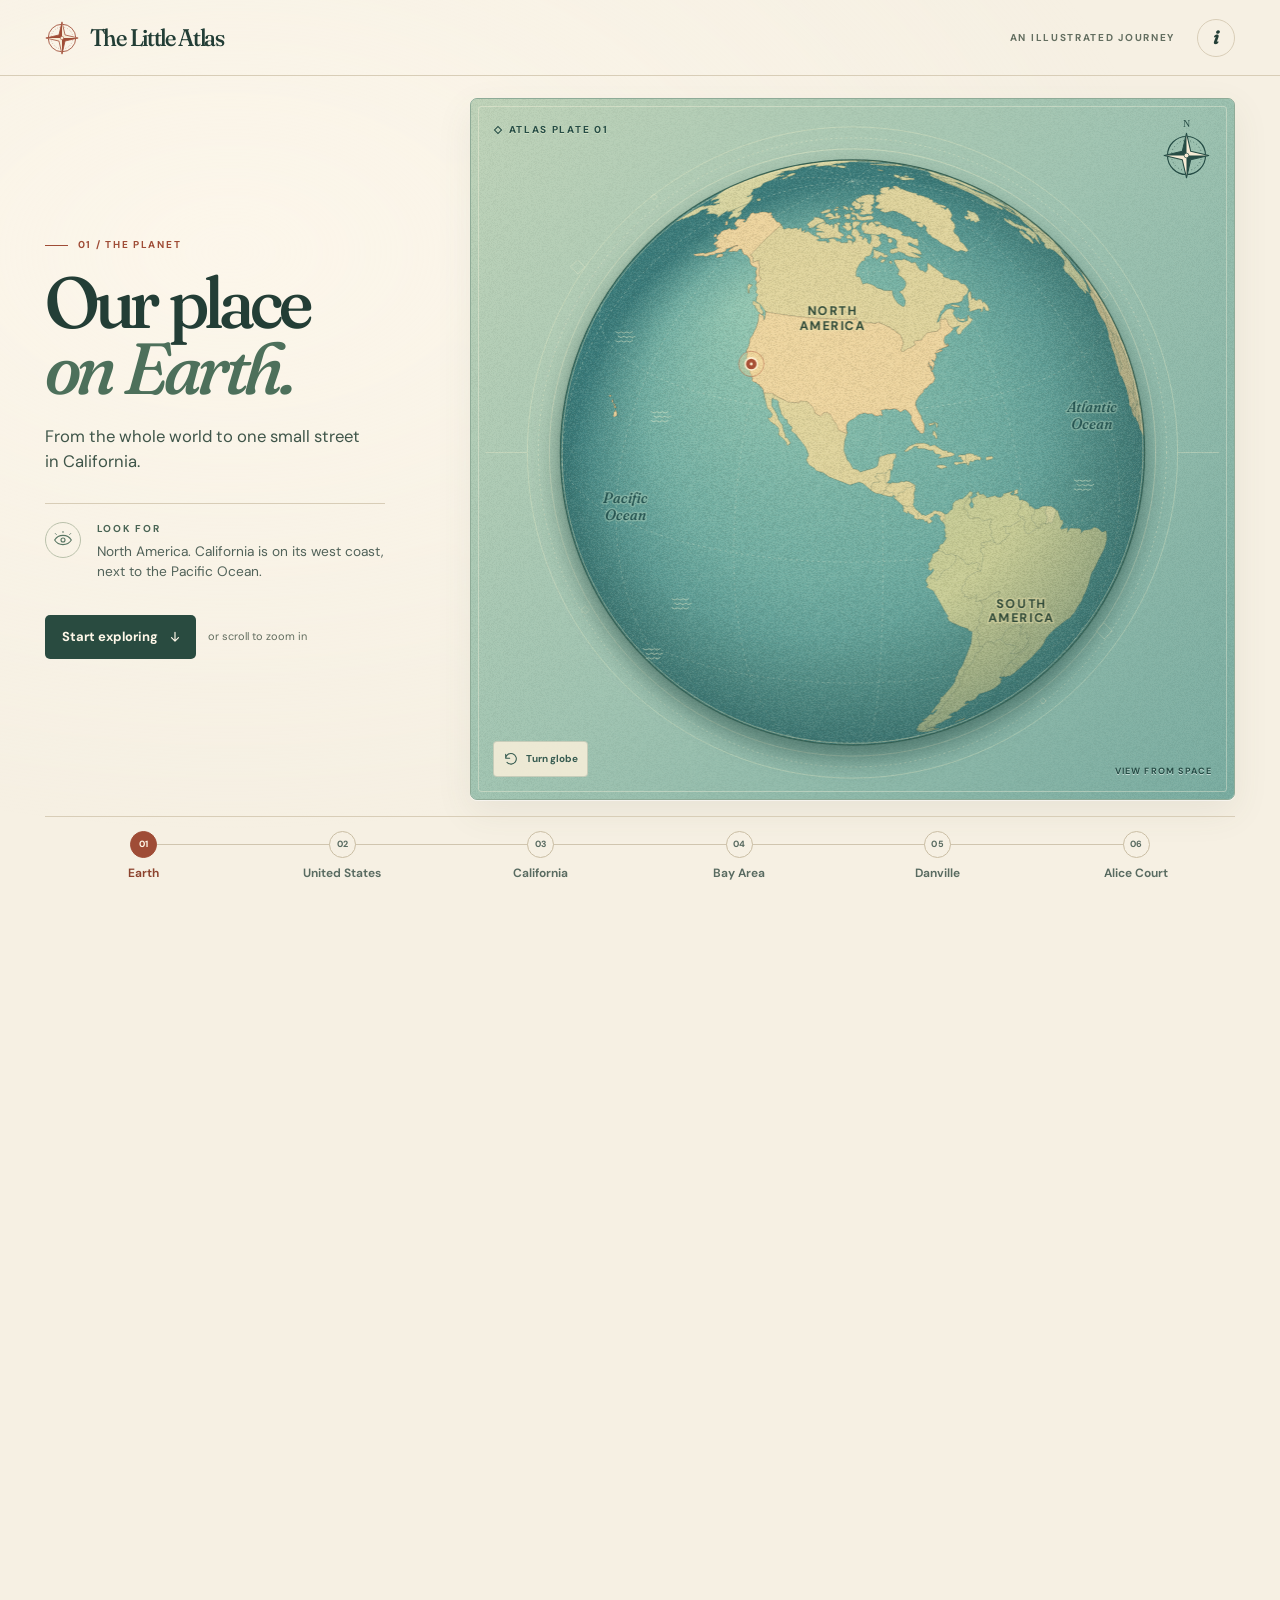
==== little-atlas/index.html @ 319455f0 "Publish The Little Atlas" ====
<!doctype html>
<html lang="en">
<head>
<meta charset="utf-8">
<meta name="viewport" content="width=device-width, initial-scale=1">
<meta name="color-scheme" content="light">
<meta name="description" content="Spin the globe, then scroll through six illustrated maps from Earth to Alice Court in Danville, California.">
<meta name="robots" content="noindex, nofollow">
<title>The Little Atlas</title>
<link rel="canonical" href="https://siegs.github.io/little-atlas/">
<meta name="theme-color" content="#f6f0e3">
<meta property="og:type" content="website">
<meta property="og:site_name" content="The Little Atlas">
<meta property="og:url" content="https://siegs.github.io/little-atlas/">
<meta property="og:title" content="The Little Atlas · From Earth to Alice Court">
<meta property="og:description" content="Spin the globe, then scroll through six illustrated maps from Earth to Alice Court in Danville, California.">
<meta property="og:image" content="https://siegs.github.io/little-atlas/share-card.png">
<meta property="og:image:type" content="image/png">
<meta property="og:image:width" content="1200">
<meta property="og:image:height" content="630">
<meta property="og:image:alt" content="The Little Atlas cover with an illustrated globe and the words From Earth to Alice Court.">
<meta name="twitter:card" content="summary_large_image">
<meta name="twitter:title" content="The Little Atlas · From Earth to Alice Court">
<meta name="twitter:description" content="Spin the globe, then scroll through six illustrated maps from Earth to Alice Court in Danville, California.">
<meta name="twitter:image" content="https://siegs.github.io/little-atlas/share-card.png">
<meta name="twitter:image:alt" content="The Little Atlas cover with an illustrated globe and the words From Earth to Alice Court.">
<link rel="icon" href="favicon.ico" sizes="16x16 32x32 48x48">
<link rel="icon" href="favicon.svg" type="image/svg+xml" sizes="any">
<link rel="apple-touch-icon" href="apple-touch-icon.png" sizes="180x180">
<style>
@font-face{font-family:"Atlas Serif";src:url([data-uri]) format("woff");font-weight:500;font-style:normal;font-display:swap}
@font-face{font-family:"Atlas Serif";src:url([data-uri]) format("woff");font-weight:500;font-style:italic;font-display:swap}
@font-face{font-family:"Atlas Sans";src:url([data-uri]) format("woff");font-weight:400 750;font-style:normal;font-display:swap}
/*
Copyright 2018 The Fraunces Project Authors (https://github.com/undercasetype/Fraunces)

This Font Software is licensed under the SIL Open Font License, Version 1.1.
This license is copied below, and is also available with a FAQ at:
http://scripts.sil.org/OFL


-----------------------------------------------------------
SIL OPEN FONT LICENSE Version 1.1 - 26 February 2007
-----------------------------------------------------------

PREAMBLE
The goals of the Open Font License (OFL) are to stimulate worldwide
development of collaborative font projects, to support the font creation
efforts of academic and linguistic communities, and to provide a free and
open framework in which fonts may be shared and improved in partnership
with others.

The OFL allows the licensed fonts to be used, studied, modified and
redistributed freely as long as they are not sold by themselves. The
fonts, including any derivative works, can be bundled, embedded, 
redistributed and/or sold with any software provided that any reserved
names are not used by derivative works. The fonts and derivatives,
however, cannot be released under any other type of license. The
requirement for fonts to remain under this license does not apply
to any document created using the fonts or their derivatives.

DEFINITIONS
"Font Software" refers to the set of files released by the Copyright
Holder(s) under this license and clearly marked as such. This may
include source files, build scripts and documentation.

"Reserved Font Name" refers to any names specified as such after the
copyright statement(s).

"Original Version" refers to the collection of Font Software components as
distributed by the Copyright Holder(s).

"Modified Version" refers to any derivative made by adding to, deleting,
or substituting -- in part or in whole -- any of the components of the
Original Version, by changing formats or by porting the Font Software to a
new environment.

"Author" refers to any designer, engineer, programmer, technical
writer or other person who contributed to the Font Software.

PERMISSION & CONDITIONS
Permission is hereby granted, free of charge, to any person obtaining
a copy of the Font Software, to use, study, copy, merge, embed, modify,
redistribute, and sell modified and unmodified copies of the Font
Software, subject to the following conditions:

1) Neither the Font Software nor any of its individual components,
in Original or Modified Versions, may be sold by itself.

2) Original or Modified Versions of the Font Software may be bundled,
redistributed and/or sold with any software, provided that each copy
contains the above copyright notice and this license. These can be
included either as stand-alone text files, human-readable headers or
in the appropriate machine-readable metadata fields within text or
binary files as long as those fields can be easily viewed by the user.

3) No Modified Version of the Font Software may use the Reserved Font
Name(s) unless explicit written permission is granted by the corresponding
Copyright Holder. This restriction only applies to the primary font name as
presented to the users.

4) The name(s) of the Copyright Holder(s) or the Author(s) of the Font
Software shall not be used to promote, endorse or advertise any
Modified Version, except to acknowledge the contribution(s) of the
Copyright Holder(s) and the Author(s) or with their explicit written
permission.

5) The Font Software, modified or unmodified, in part or in whole,
must be distributed entirely under this license, and must not be
distributed under any other license. The requirement for fonts to
remain under this license does not apply to any document created
using the Font Software.

TERMINATION
This license becomes null and void if any of the above conditions are
not met.

DISCLAIMER
THE FONT SOFTWARE IS PROVIDED "AS IS", WITHOUT WARRANTY OF ANY KIND,
EXPRESS OR IMPLIED, INCLUDING BUT NOT LIMITED TO ANY WARRANTIES OF
MERCHANTABILITY, FITNESS FOR A PARTICULAR PURPOSE AND NONINFRINGEMENT
OF COPYRIGHT, PATENT, TRADEMARK, OR OTHER RIGHT. IN NO EVENT SHALL THE
COPYRIGHT HOLDER BE LIABLE FOR ANY CLAIM, DAMAGES OR OTHER LIABILITY,
INCLUDING ANY GENERAL, SPECIAL, INDIRECT, INCIDENTAL, OR CONSEQUENTIAL
DAMAGES, WHETHER IN AN ACTION OF CONTRACT, TORT OR OTHERWISE, ARISING
FROM, OUT OF THE USE OR INABILITY TO USE THE FONT SOFTWARE OR FROM
OTHER DEALINGS IN THE FONT SOFTWARE.

*/
/*
Copyright 2014 The DM Sans Project Authors (https://github.com/googlefonts/dm-fonts)

This Font Software is licensed under the SIL Open Font License, Version 1.1.
This license is copied below, and is also available with a FAQ at:
https://scripts.sil.org/OFL


-----------------------------------------------------------
SIL OPEN FONT LICENSE Version 1.1 - 26 February 2007
-----------------------------------------------------------

PREAMBLE
The goals of the Open Font License (OFL) are to stimulate worldwide
development of collaborative font projects, to support the font creation
efforts of academic and linguistic communities, and to provide a free and
open framework in which fonts may be shared and improved in partnership
with others.

The OFL allows the licensed fonts to be used, studied, modified and
redistributed freely as long as they are not sold by themselves. The
fonts, including any derivative works, can be bundled, embedded, 
redistributed and/or sold with any software provided that any reserved
names are not used by derivative works. The fonts and derivatives,
however, cannot be released under any other type of license. The
requirement for fonts to remain under this license does not apply
to any document created using the fonts or their derivatives.

DEFINITIONS
"Font Software" refers to the set of files released by the Copyright
Holder(s) under this license and clearly marked as such. This may
include source files, build scripts and documentation.

"Reserved Font Name" refers to any names specified as such after the
copyright statement(s).

"Original Version" refers to the collection of Font Software components as
distributed by the Copyright Holder(s).

"Modified Version" refers to any derivative made by adding to, deleting,
or substituting -- in part or in whole -- any of the components of the
Original Version, by changing formats or by porting the Font Software to a
new environment.

"Author" refers to any designer, engineer, programmer, technical
writer or other person who contributed to the Font Software.

PERMISSION & CONDITIONS
Permission is hereby granted, free of charge, to any person obtaining
a copy of the Font Software, to use, study, copy, merge, embed, modify,
redistribute, and sell modified and unmodified copies of the Font
Software, subject to the following conditions:

1) Neither the Font Software nor any of its individual components,
in Original or Modified Versions, may be sold by itself.

2) Original or Modified Versions of the Font Software may be bundled,
redistributed and/or sold with any software, provided that each copy
contains the above copyright notice and this license. These can be
included either as stand-alone text files, human-readable headers or
in the appropriate machine-readable metadata fields within text or
binary files as long as those fields can be easily viewed by the user.

3) No Modified Version of the Font Software may use the Reserved Font
Name(s) unless explicit written permission is granted by the corresponding
Copyright Holder. This restriction only applies to the primary font name as
presented to the users.

4) The name(s) of the Copyright Holder(s) or the Author(s) of the Font
Software shall not be used to promote, endorse or advertise any
Modified Version, except to acknowledge the contribution(s) of the
Copyright Holder(s) and the Author(s) or with their explicit written
permission.

5) The Font Software, modified or unmodified, in part or in whole,
must be distributed entirely under this license, and must not be
distributed under any other license. The requirement for fonts to
remain under this license does not apply to any document created
using the Font Software.

TERMINATION
This license becomes null and void if any of the above conditions are
not met.

DISCLAIMER
THE FONT SOFTWARE IS PROVIDED "AS IS", WITHOUT WARRANTY OF ANY KIND,
EXPRESS OR IMPLIED, INCLUDING BUT NOT LIMITED TO ANY WARRANTIES OF
MERCHANTABILITY, FITNESS FOR A PARTICULAR PURPOSE AND NONINFRINGEMENT
OF COPYRIGHT, PATENT, TRADEMARK, OR OTHER RIGHT. IN NO EVENT SHALL THE
COPYRIGHT HOLDER BE LIABLE FOR ANY CLAIM, DAMAGES OR OTHER LIABILITY,
INCLUDING ANY GENERAL, SPECIAL, INDIRECT, INCIDENTAL, OR CONSEQUENTIAL
DAMAGES, WHETHER IN AN ACTION OF CONTRACT, TORT OR OTHERWISE, ARISING
FROM, OUT OF THE USE OR INABILITY TO USE THE FONT SOFTWARE OR FROM
OTHER DEALINGS IN THE FONT SOFTWARE.

*/
:root{--paper:#f6f0e3;--paper-deep:#eee4d0;--ink:#233e36;--muted:#52635a;--quiet:#636e60;--line:#d8cdb7;--rust:#9f4c36;--forest:#294b40;--serif:Atlas Serif,Georgia,serif;--sans:Atlas Sans,system-ui,sans-serif;--pad:clamp(22px,3.5vw,64px)}
*,*::before,*::after{box-sizing:border-box}
html{background:var(--paper);color:var(--ink);scrollbar-color:#9fafa0 var(--paper)}
body{margin:0;font-family:var(--sans)}
button,a{ -webkit-tap-highlight-color:transparent }
button{color:inherit;font:inherit;cursor:pointer}
button:focus-visible,a:focus-visible{outline:2px solid var(--rust);outline-offset:4px}
.sr-only{position:absolute;width:1px;height:1px;overflow:hidden;clip-path:inset(50%);white-space:nowrap}
.journey{position:relative;height:550svh}
.stage{position:sticky;top:0;height:100vh;height:100svh;display:grid;grid-template-rows:auto minmax(0,1fr) auto;max-width:1760px;margin-inline:auto;isolation:isolate}
.stage::before{content:"";position:absolute;z-index:-1;inset:0;background:radial-gradient(ellipse at 18% 28%,#fff9eeb0,transparent 63%);pointer-events:none}
.masthead{height:76px;display:flex;align-items:center;justify-content:space-between;padding-inline:var(--pad);border-bottom:1px solid var(--line)}
.wordmark{display:flex;align-items:center;gap:11px;font:500 24px/1 var(--serif);letter-spacing:-.055em}
.wordmark svg{width:34px;height:34px;color:var(--rust);flex:none}
.edition{display:flex;align-items:center;gap:22px}
.micro{font:700 10px/1.2 var(--sans);letter-spacing:.17em;text-transform:uppercase}
.edition-name{color:var(--quiet)}
.about-button{display:grid;place-items:center;width:38px;height:38px;border:1px solid var(--line);background:transparent;border-radius:50%;font:italic 600 19px/1 var(--serif)}
.about-button:hover{background:#ebe2d0}
.spread{display:grid;grid-template-columns:minmax(270px,.69fr) minmax(0,1.4fr);gap:clamp(28px,3.7vw,66px);padding:22px var(--pad) 16px;min-height:0}
.story{align-self:center;display:grid;grid-template-rows:auto auto;align-content:center;min-width:0;padding-block:10px;max-width:460px;position:relative}
.chapter{min-height:0}
.eyebrow{display:flex;align-items:center;gap:10px;margin:0 0 clamp(13px,2vh,23px);color:var(--rust)}
.eyebrow::before{content:"";width:23px;height:1px;background:currentColor}
h1{font:500 clamp(46px,min(5.65vw,10.7vh),108px)/.9 var(--serif);letter-spacing:-.066em;word-spacing:.055em;margin:0 0 clamp(15px,2.7vh,29px);text-wrap:nowrap}
h1 span{display:block}
h1 .accent{font-style:italic;font-weight:500;color:#4d705b;letter-spacing:-.062em}
.deck{font-size:clamp(15px,1.3vw,21px);line-height:1.53;margin:0;max-width:29ch;color:#3f5549;text-wrap:pretty}
.observe{display:grid;grid-template-columns:39px 1fr;gap:13px;margin-top:clamp(17px,3.1vh,35px);padding-top:clamp(12px,2vh,22px);border-top:1px solid var(--line);max-width:340px}
.observe-icon{width:36px;height:36px;display:grid;place-items:center;color:#577562;border:1px solid #b9c0aa;border-radius:50%}
.observe-icon svg{width:20px;height:20px}
.observe h2{margin:1px 0 6px;color:#496454}
.observe p{margin:0;font-size:clamp(13px,1.07vw,16px);line-height:1.48;color:var(--muted);text-wrap:pretty}
.story-actions{display:flex;align-items:center;gap:12px;margin-top:clamp(21px,3.7vh,40px)}
.advance{display:inline-flex;align-items:center;gap:10px;border:0;border-radius:5px;background:var(--forest);color:#fff8e9;padding:0 14px 0 17px;min-height:44px;font-size:13px;font-weight:700;white-space:nowrap}
.advance:hover{background:#1d3c32}
.advance svg{width:14px;height:14px}
.hint{color:var(--quiet);font-size:11px;line-height:1.25}
.map{position:relative;min-width:0;min-height:0;margin:0;isolation:isolate;overflow:hidden;background:#a8c9bd;border:1px solid #8eab97;border-radius:7px;box-shadow:0 1px 0 #fff8,0 12px 36px #505d4616}
.map canvas{display:block;width:100%;height:100%;position:absolute;inset:0;touch-action:pan-y}
.map[data-chapter="0"] canvas{cursor:grab}
.map[data-chapter="0"] canvas.dragging{cursor:grabbing}
.map::after{content:"";position:absolute;z-index:1;inset:7px;border:1px solid #fff6df59;border-radius:3px;pointer-events:none}
.map-chrome{position:absolute;z-index:2;inset:0;pointer-events:none;color:#254c45}
.plate{position:absolute;top:25px;left:24px;display:flex;align-items:center;gap:8px;text-shadow:0 1px #e7edce9c}
.plate::before{content:"";width:6px;height:6px;border:1px solid currentColor;transform:rotate(45deg)}
.compass{position:absolute;top:18px;right:20px;width:55px;height:67px;overflow:visible}
.map-bottom{position:absolute;inset:auto 22px 22px;display:flex;align-items:flex-end;justify-content:space-between;gap:8px}
.map-key,.turn{display:inline-flex;align-items:center;gap:7px;border:1px solid #456a5e39;border-radius:4px;background:#f5edd8e8;padding:7px 9px;color:#365b50;font-size:10px;font-weight:700;line-height:1.2;white-space:nowrap}
.map-key[hidden],.turn[hidden],.scale-bar[hidden]{display:none}
.turn{pointer-events:auto;min-height:36px}
.turn:hover{background:#fff5dd}
.turn svg{width:16px;height:16px}
.key-stroke{display:block;width:17px;height:0;border-top:2px dashed #91624a}
.scale{min-width:72px;text-align:right;font:700 9px/1.2 var(--sans);letter-spacing:.13em;text-transform:uppercase;text-shadow:0 1px #fff8;white-space:nowrap}
.scale-bar{height:5px;display:block;margin:5px 0 0 auto;border:1px solid currentColor;border-top:0}
.rail{min-width:0;margin:0 var(--pad);padding:14px 0 19px;display:grid;grid-template-columns:repeat(6,minmax(0,1fr));position:relative;border-top:1px solid var(--line)}
.rail-track{position:absolute;top:27px;left:8.333%;right:8.333%;height:1px;background:#d0c5af;z-index:-1}
.rail-fill{height:100%;width:var(--travel,0%);background:#b46650}
.stop{display:grid;justify-items:center;align-content:start;gap:7px;border:0;background:transparent;padding:0 2px;min-height:47px;position:relative;color:#596b61;font-size:12px;font-weight:650;white-space:nowrap;border-radius:4px}
.stop:hover,.stop[aria-current="step"]{color:#8c432e}
.stop-number{font:750 9px/1 var(--sans);font-variant-numeric:tabular-nums;letter-spacing:.02em;border:1px solid #c9bda3;border-radius:50%;background:var(--paper);width:27px;height:27px;display:grid;place-items:center}
.stop[aria-current="step"] .stop-number{background:var(--rust);border-color:var(--rust);color:#fff7e8}
.stop.passed .stop-number{background:#efdfc9;border-color:#b8735b;color:#8c432e}
.stop-short{display:none}
.about{background:var(--paper);border:1px solid #bfb19a;border-radius:7px;color:var(--ink);max-width:min(440px,calc(100% - 36px));padding:24px 28px 28px;box-shadow:0 24px 70px #172e3640}
.about::backdrop{background:#1c332b66}
.about h2{font:500 35px/1 var(--serif);letter-spacing:-.06em;margin:0 0 15px}
.about p,.about ul{font-size:14px;line-height:1.55;color:var(--muted)}
.about a{color:#2f5948;text-underline-offset:2px}
.about ul{padding-left:20px}
.close-about{float:right;border:1px solid var(--line);background:transparent;border-radius:50%;width:38px;height:38px;font-size:22px;line-height:1}
.noscript{margin:12vh auto 0;max-width:36ch;padding:20px}
@media(max-width:820px),(max-height:630px){.masthead{height:56px}.wordmark{font-size:21px}.wordmark svg{width:28px;height:28px}.spread{gap:22px;padding-top:13px;padding-bottom:10px}.rail{padding-top:10px;padding-bottom:9px}.rail-track{top:22px}.stop{gap:4px;min-height:42px}.stop-number{width:25px;height:25px}.plate{top:20px;left:19px}.compass{top:13px;right:13px;width:44px;height:55px}.map-bottom{inset:auto 17px 17px}}
@media(max-width:700px) and (orientation:portrait), (max-width:560px){
 :root{--pad:clamp(13px,4.2vw,26px)}.masthead{height:49px}.edition{gap:10px}.edition-name{font-size:8px;letter-spacing:.12em}.about-button{width:34px;height:34px}
 .spread{grid-template-columns:minmax(0,1fr);grid-template-rows:minmax(0,1fr) auto;gap:0;padding:9px var(--pad) 7px}.story{grid-row:2;max-width:none;padding:clamp(11px,2vh,22px) 3px 4px;display:block}.map{grid-row:1}
 .eyebrow{margin-bottom:8px;font-size:9px}.eyebrow::before{width:17px}h1{font-size:clamp(31px,8.1vw,59px);line-height:.97;margin-bottom:7px;white-space:normal}h1 span{display:inline}h1 .accent::before{content:" "}.deck{font-size:14px;line-height:1.36;max-width:47ch}.observe{grid-template-columns:25px 1fr;align-items:center;gap:8px;border:0;margin-top:9px;padding-top:0;max-width:100%}.observe-icon{width:25px;height:25px}.observe-icon svg{width:15px;height:15px}.observe h2{display:none}.observe p{font-size:12px;line-height:1.33}
 .story-actions{margin-top:9px}.advance{min-height:34px;font-size:11px;padding-inline:11px;gap:6px}.advance svg{width:12px;height:12px}.hint{font-size:10px}.rail{padding-bottom:max(7px,env(safe-area-inset-bottom));margin-inline:var(--pad)}.stop{font-size:9px}.stop-full{display:none}.stop-short{display:inline}.map-chrome .plate{font-size:8px;left:15px;top:16px}.compass{top:9px;right:10px;width:36px;height:45px}.map-bottom{inset:auto 13px 13px}.turn{min-height:32px}
}
@media(max-height:570px) and (orientation:landscape){.masthead{height:44px}.spread{padding-top:9px;padding-bottom:7px}.eyebrow{margin-bottom:7px}.story{padding-block:2px}.deck{font-size:14px;line-height:1.32}h1{font-size:clamp(32px,9.6vh,56px);margin-bottom:9px}.observe{margin-top:10px;padding-top:8px;grid-template-columns:26px 1fr;gap:8px}.observe-icon{width:25px;height:25px}.observe-icon svg{width:15px;height:15px}.observe h2{margin:0 0 3px}.observe p{font-size:11px;line-height:1.28}.story-actions{margin-top:9px}.advance{min-height:32px}.rail{padding-top:7px;padding-bottom:6px}.rail-track{top:18px}.stop-number{width:23px;height:23px}.stop{min-height:36px;font-size:10px}}
@media(max-height:575px) and (orientation:portrait){.deck{font-size:12px}.observe p{font-size:11px}.story{padding-top:8px}.story-actions{margin-top:6px}.advance{min-height:31px}.rail{padding-top:6px}.rail-track{top:18px}.map-chrome .plate{top:12px}.compass{width:29px;height:36px}}
@media(prefers-reduced-motion:reduce){*,*::before,*::after{scroll-behavior:auto!important;animation:none!important;transition:none!important}}
</style>
</head>
<body>
<svg xmlns="http://www.w3.org/2000/svg" style="display:none" aria-hidden="true">
  <symbol id="rose" viewBox="0 0 40 40"><circle cx="20" cy="20" r="16.2" fill="none" stroke="currentColor" stroke-width="1"/><circle cx="20" cy="20" r="12.8" fill="none" stroke="currentColor" stroke-width=".6" stroke-dasharray=".7 2.3"/><path d="m20 1 3.6 15.4L39 20l-15.4 3.6L20 39l-3.6-15.4L1 20l15.4-3.6Z" fill="#f6ebd5" stroke="currentColor" stroke-width=".9" stroke-linejoin="round"/><path d="M20 1v19L1 20l15.4-3.6L20 1Zm19 19H20v19l3.6-15.4L39 20Z" fill="currentColor"/><circle cx="20" cy="20" r="2" fill="#f6ebd5" stroke="currentColor" stroke-width=".6"/></symbol>
  <symbol id="look" viewBox="0 0 24 24"><path d="M2 12s3.4-5.5 10-5.5S22 12 22 12s-3.4 5.5-10 5.5S2 12 2 12Z" fill="none" stroke="currentColor" stroke-width="1.35"/><circle cx="12" cy="12" r="2.4" fill="none" stroke="currentColor" stroke-width="1.35"/><path d="M12 3V1.7M3.9 5.3l-1-1m17.2 1 1-1" stroke="currentColor" stroke-width="1.15" stroke-linecap="round"/></symbol>
  <symbol id="arrow" viewBox="0 0 24 24"><path d="M12 4v15m-6-6 6 6 6-6" fill="none" stroke="currentColor" stroke-width="2" stroke-linecap="round" stroke-linejoin="round"/></symbol>
  <symbol id="rotate" viewBox="0 0 24 24"><path d="M4 11a8 8 0 1 1 2 6m-2-6V5m0 6h6" fill="none" stroke="currentColor" stroke-width="1.6" stroke-linecap="round" stroke-linejoin="round"/></symbol>
</svg>
<main class="journey" id="journey" aria-label="A six-stop journey from Earth to Alice Court">
  <div class="stage" id="stage">
    <header class="masthead">
      <div class="wordmark"><svg aria-hidden="true"><use href="#rose"/></svg><span>The Little Atlas</span></div>
      <div class="edition"><span class="edition-name micro">An illustrated journey</span><button class="about-button" id="about-button" type="button" aria-label="About the map">i</button></div>
    </header>
    <div class="spread">
      <article class="story" aria-label="About this stop">
        <div class="chapter" id="chapter" aria-live="polite" aria-atomic="true">
          <p class="eyebrow micro" id="eyebrow">01 / THE PLANET</p>
          <h1><span id="title-first">Our place</span><span class="accent" id="title-second">on Earth.</span></h1>
          <p class="deck" id="deck">From the whole world to one small street in California.</p>
          <div class="observe">
            <span class="observe-icon"><svg aria-hidden="true"><use href="#look"/></svg></span>
            <div><h2 class="micro">Look for</h2><p id="observe">North America. California is on its west coast, next to the Pacific Ocean.</p></div>
          </div>
        </div>
        <div class="story-actions">
          <button class="advance" id="advance" type="button"><span id="advance-text">Start exploring</span><svg id="advance-icon" aria-hidden="true"><use href="#arrow"/></svg></button>
          <span class="hint" id="hint">or scroll to zoom in</span>
        </div>
      </article>
      <figure class="map" id="map" data-chapter="0">
        <canvas id="map-canvas" role="img" aria-label="A globe centered on the Americas, with a pin in California"></canvas>
        <div class="map-chrome">
          <span class="plate micro" id="plate" aria-hidden="true">Atlas plate 01</span>
          <svg class="compass" viewBox="0 0 55 67" aria-hidden="true"><text x="27.5" y="10" text-anchor="middle" fill="currentColor" font-family="Georgia,serif" font-size="10">N</text><use href="#rose" x="4" y="15" width="47" height="47"/></svg>
          <div class="map-bottom">
            <div><button type="button" class="turn" id="turn" aria-label="Turn the globe to see the other side"><svg aria-hidden="true"><use href="#rotate"/></svg>Turn globe</button><span class="map-key" id="map-key" hidden><span class="key-stroke" id="key-stroke"></span><span id="key-text"></span></span></div>
            <span class="scale" aria-hidden="true"><span id="scale-text">View from space</span><span class="scale-bar" id="scale-bar" hidden></span></span>
          </div>
        </div>
      </figure>
    </div>
    <nav class="rail" id="rail" aria-label="Atlas checkpoints">
      <div class="rail-track" aria-hidden="true"><div class="rail-fill"></div></div>
      <button class="stop" type="button" data-stop="0" aria-label="Stop 1, Earth" aria-current="step"><span class="stop-number" aria-hidden="true">01</span><span>Earth</span></button>
      <button class="stop" type="button" data-stop="1" aria-label="Stop 2, United States"><span class="stop-number" aria-hidden="true">02</span><span class="stop-full">United States</span><span class="stop-short">U.S.</span></button>
      <button class="stop" type="button" data-stop="2" aria-label="Stop 3, California"><span class="stop-number" aria-hidden="true">03</span><span class="stop-full">California</span><span class="stop-short">California</span></button>
      <button class="stop" type="button" data-stop="3" aria-label="Stop 4, Bay Area"><span class="stop-number" aria-hidden="true">04</span><span>Bay Area</span></button>
      <button class="stop" type="button" data-stop="4" aria-label="Stop 5, Danville"><span class="stop-number" aria-hidden="true">05</span><span>Danville</span></button>
      <button class="stop" type="button" data-stop="5" aria-label="Stop 6, Alice Court"><span class="stop-number" aria-hidden="true">06</span><span class="stop-full">Alice Court</span><span class="stop-short">Alice Court</span></button>
    </nav>
  </div>
</main>
<dialog class="about" id="about" aria-labelledby="about-title">
  <form method="dialog"><button class="close-about" type="submit" aria-label="Close about the map">×</button></form>
  <h2 id="about-title">About the map</h2>
  <p>Follow the rust-colored marker from Earth to Alice Court. Scroll to travel or tap any stop. Drag the globe sideways to turn it.</p>
  <p>Terrain and tree symbols are illustrated. The last marker shows where Alice Court meets Verona Avenue.</p>
  <ul><li><a href="https://www.naturalearthdata.com/" target="_blank" rel="noopener noreferrer">Natural Earth</a></li>
<li><a href="https://www.census.gov/programs-surveys/geography.html" target="_blank" rel="noopener noreferrer">U.S. Census Bureau · state outlines</a></li>
<li><a href="https://www.arcgis.com/home/item.html?id=f7c7ac7e62c645779c98f46a117cf062" target="_blank" rel="noopener noreferrer">California Department of Technology and NOAA · Bay shoreline</a></li>
<li><a href="https://www.contracosta.ca.gov/1818/GIS" target="_blank" rel="noopener noreferrer">Contra Costa County GIS · town limits</a></li>
<li><a href="https://data.ca.gov/@caltrans/california-all-public-roads-network" target="_blank" rel="noopener noreferrer">Caltrans · roads and trails</a></li>
<li><a href="https://www.usgs.gov/national-hydrography/national-hydrography-dataset" target="_blank" rel="noopener noreferrer">USGS National Hydrography Dataset · creeks</a></li>
<li><a href="https://www.ebparks.org/maps" target="_blank" rel="noopener noreferrer">East Bay Regional Park District · park boundaries</a></li>
<li><a href="https://gis-fema.hub.arcgis.com/pages/usa-structures" target="_blank" rel="noopener noreferrer">FEMA and Oak Ridge National Laboratory · building outlines</a></li></ul>
</dialog>
<noscript><p class="noscript">This atlas uses JavaScript to draw its maps. Turn it on to explore Earth, the United States, California, the Bay Area, Danville and Alice Court.</p></noscript>
<script id="map-data" type="application/json">{"land":[[[-59.572,-80.04,-60.16,-81.0,-62.255,-80.863,-64.488,-80.922,-65.742,-80.589,-66.29,-80.256,-61.883,-80.393,-60.61,-79.629,-59.572,-80.04]],[[-159.208,-79.497,-161.128,-79.634,-162.44,-79.281,-163.713,-78.596,-163.106,-78.223,-161.245,-78.38,-159.482,-79.046,-159.208,-79.497]],[[-45.155,-78.047,-43.921,-78.478,-43.49,-79.086,-43.333,-80.026,-46.506,-80.594,-50.482,-81.025,-52.852,-80.967,-54.164,-80.634,-53.988,-80.222,-51.853,-79.948,-50.991,-79.615,-48.661,-78.047,-46.663,-77.831,-45.155,-78.047]],[[-121.212,-73.501,-119.919,-73.658,-118.724,-73.481,-119.292,-73.834,-120.232,-74.089,-121.623,-74.01,-122.622,-73.658,-122.406,-73.325,-121.212,-73.501]],[[-125.56,-73.481,-124.032,-73.873,-125.912,-73.736,-127.283,-73.462,-126.558,-73.246,-125.56,-73.481]],[[-98.982,-71.933,-97.885,-72.071,-96.788,-71.953,-96.2,-72.521,-96.984,-72.443,-100.783,-72.502,-101.802,-72.306,-102.331,-71.894,-101.704,-71.718,-98.982,-71.933]],[[-68.451,-70.956,-68.334,-71.406,-68.784,-72.171,-71.076,-72.504,-72.388,-72.484,-71.898,-72.092,-74.19,-72.367,-74.954,-72.073,-75.013,-71.661,-73.916,-71.269,-73.23,-71.152,-72.075,-71.191,-71.781,-70.681,-71.742,-69.506,-71.174,-69.035,-70.253,-68.879,-69.724,-69.251,-68.451,-70.956]],[[-58.614,-64.152,-59.045,-64.368,-59.789,-64.211,-60.612,-64.309,-62.022,-64.799,-62.512,-65.093,-62.649,-65.485,-62.59,-65.857,-62.12,-66.19,-62.806,-66.426,-63.746,-66.504,-65.508,-67.582,-65.665,-67.954,-65.313,-68.365,-64.784,-68.679,-63.197,-69.228,-62.786,-69.619,-62.277,-70.384,-61.807,-70.717,-61.513,-71.089,-61.376,-72.01,-60.69,-73.166,-60.827,-73.695,-61.963,-74.44,-63.295,-74.577,-64.353,-75.263,-65.861,-75.635,-69.798,-76.223,-70.601,-76.634,-77.24,-76.713,-76.927,-77.105,-75.399,-77.281,-74.283,-77.555,-73.656,-77.908,-74.773,-78.222,-76.496,-78.124,-77.926,-78.378,-78.024,-79.182,-76.849,-79.515,-76.633,-79.887,-75.36,-80.26,-73.245,-80.416,-68.192,-81.318,-63.256,-81.749,-59.691,-82.376,-58.712,-82.846,-58.222,-83.218,-57.008,-82.866,-53.62,-82.258,-49.761,-81.729,-47.274,-81.71,-42.808,-82.082,-42.162,-81.651,-40.771,-81.357,-38.245,-81.337,-34.386,-80.906,-30.097,-80.593,-28.55,-80.338,-29.255,-79.985,-29.686,-79.633,-29.686,-79.26,-35.64,-79.456,-35.914,-79.084,-35.777,-78.339,-35.327,-78.124,-32.212,-77.653,-29.784,-77.066,-28.883,-76.674,-25.475,-76.282,-22.459,-76.105,-17.523,-75.126,-15.701,-74.499,-15.408,-74.107,-16.465,-73.872,-16.113,-73.46,-15.447,-73.147,-13.312,-72.715,-12.294,-72.402,-11.51,-72.01,-11.02,-71.54,-10.296,-71.265,-9.101,-71.324,-8.611,-71.657,-7.417,-71.697,-7.377,-71.324,-6.868,-70.932,-5.791,-71.03,-5.536,-71.403,-4.342,-71.461,-1.795,-71.167,-0.659,-71.226,-0.229,-71.638,0.868,-71.305,6.274,-70.462,7.136,-70.247,7.743,-69.894,8.487,-70.149,9.525,-70.011,10.818,-70.834,11.954,-70.638,12.404,-70.247,13.423,-69.972,14.735,-70.031,15.127,-70.403,15.949,-70.031,17.027,-69.913,19.259,-69.894,21.453,-70.07,22.569,-70.697,23.666,-70.521,27.094,-70.462,29.15,-70.207,30.032,-69.933,31.99,-69.659,32.754,-69.384,33.302,-68.836,33.87,-68.503,34.908,-68.659,35.3,-69.012,36.162,-69.247,37.2,-69.169,38.649,-69.776,39.668,-69.541,40.02,-69.11,41.959,-68.601,44.114,-68.267,46.503,-67.601,47.443,-67.719,48.991,-67.092,49.931,-67.111,50.753,-66.876,50.949,-66.523,51.792,-66.249,54.534,-65.818,56.355,-65.975,57.158,-66.249,57.256,-66.68,58.745,-67.288,59.939,-67.405,61.428,-67.954,62.387,-68.013,63.19,-67.817,64.052,-67.405,66.912,-67.856,68.89,-67.934,69.713,-68.973,69.673,-69.228,69.556,-69.678,68.596,-69.933,67.813,-70.305,67.95,-70.697,69.066,-70.678,68.929,-71.069,67.95,-71.853,68.714,-72.167,69.869,-72.265,71.025,-72.088,71.906,-71.324,73.081,-70.717,73.865,-69.874,77.645,-69.463,78.428,-68.698,79.114,-68.326,80.935,-67.876,81.484,-67.542,82.776,-67.209,83.775,-67.307,85.656,-67.092,86.752,-67.15,87.477,-66.876,87.986,-66.21,88.828,-66.955,89.671,-67.15,93.549,-67.209,94.175,-67.111,95.018,-67.17,95.781,-67.386,98.68,-67.111,99.718,-67.249,102.832,-65.563,104.243,-65.975,106.182,-66.935,108.081,-66.955,110.236,-66.7,111.744,-66.132,112.86,-66.092,113.605,-65.877,114.388,-66.073,115.602,-66.7,116.699,-66.661,118.579,-67.17,119.833,-67.268,120.871,-67.19,122.32,-66.563,123.221,-66.484,125.16,-66.719,126.1,-66.563,127.001,-66.563,128.803,-66.759,130.781,-66.426,132.936,-66.386,134.757,-66.21,135.032,-65.72,135.071,-65.309,135.697,-65.583,135.874,-66.034,136.618,-66.778,137.46,-66.955,143.062,-66.798,145.49,-66.915,146.196,-67.229,146.0,-67.601,146.646,-67.895,148.84,-68.385,152.502,-68.875,153.638,-68.895,154.285,-68.561,156.811,-69.384,159.181,-69.6,159.671,-69.992,160.807,-70.227,161.57,-70.58,162.687,-70.736,167.309,-70.834,170.502,-71.403,171.207,-71.697,171.089,-72.088,170.56,-72.441,169.287,-73.656,167.975,-73.813,167.387,-74.165,166.095,-74.381,165.644,-74.773,164.234,-75.459,163.568,-76.243,163.49,-77.066,164.058,-77.457,164.273,-77.83,164.743,-78.183,166.604,-78.32,166.996,-78.751,163.666,-79.123,161.766,-79.162,160.924,-79.73,160.748,-80.201,159.788,-80.945,161.12,-81.279,161.629,-81.69,162.491,-82.062,163.705,-82.395,166.604,-83.022,168.896,-83.336,169.405,-83.826,172.284,-84.041,173.224,-84.414,175.986,-84.159,180,-84.713,180,-90,-180,-90,-180,-84.713,-179.059,-84.139,-177.257,-84.453,-175.934,-84.102,-174.383,-84.534,-172.889,-84.061,-169.951,-83.885,-167.022,-84.57,-161.93,-85.139,-158.071,-85.374,-155.192,-85.1,-150.942,-85.296,-148.533,-85.609,-143.108,-85.041,-142.892,-84.57,-146.829,-84.531,-150.061,-84.296,-150.903,-83.904,-153.586,-83.689,-153.41,-83.238,-152.666,-82.454,-152.862,-82.043,-154.526,-81.768,-155.29,-81.416,-156.837,-81.102,-154.409,-81.161,-152.098,-81.004,-150.648,-81.337,-147.221,-80.671,-146.418,-80.338,-146.77,-79.926,-149.532,-79.358,-155.329,-79.064,-155.976,-78.692,-157.268,-78.378,-158.052,-78.026,-158.365,-76.889,-156.975,-77.301,-153.743,-77.066,-152.92,-77.497,-151.334,-77.399,-148.748,-76.909,-147.612,-76.576,-146.104,-76.478,-146.144,-76.105,-146.496,-75.733,-146.202,-75.38,-144.91,-75.204,-144.322,-75.537,-141.639,-75.086,-138.858,-74.969,-135.215,-74.303,-133.746,-74.44,-132.257,-74.303,-130.925,-74.479,-129.554,-74.459,-128.242,-74.322,-125.402,-74.518,-121.074,-74.518,-119.703,-74.479,-118.684,-74.185,-117.47,-74.028,-116.216,-74.244,-115.022,-74.068,-113.944,-73.715,-112.299,-74.714,-111.261,-74.42,-110.066,-74.793,-108.715,-74.91,-107.559,-75.184,-104.876,-74.949,-103.368,-74.988,-100.646,-75.302,-100.117,-74.871,-101.253,-74.185,-102.545,-74.107,-103.113,-73.734,-103.681,-72.618,-102.917,-72.755,-100.313,-72.755,-99.137,-72.911,-98.119,-73.205,-97.688,-73.558,-96.337,-73.617,-92.439,-73.166,-91.421,-73.401,-90.089,-73.323,-89.227,-72.559,-88.424,-73.009,-87.268,-73.186,-86.015,-73.088,-85.192,-73.48,-82.666,-73.636,-81.471,-73.852,-80.687,-73.48,-80.296,-73.127,-79.297,-73.519,-77.926,-73.421,-76.907,-73.636,-76.222,-73.97,-74.89,-73.872,-72.834,-73.401,-68.936,-73.009,-67.957,-72.794,-67.369,-72.48,-67.134,-72.049,-67.252,-71.638,-68.485,-70.109,-68.544,-69.717,-68.446,-69.326,-67.585,-68.542,-67.428,-68.15,-67.741,-67.327,-67.252,-66.876,-66.057,-66.21,-64.568,-65.603,-64.177,-65.171,-63.001,-64.642,-62.042,-64.584,-61.415,-64.27,-59.887,-63.957,-58.595,-63.388,-57.811,-63.271,-57.224,-63.525,-57.596,-63.859,-58.614,-64.152]],[[-67.75,-53.85,-66.45,-54.45,-65.05,-54.7,-65.5,-55.2,-66.45,-55.25,-66.96,-54.897,-67.291,-55.301,-68.149,-55.612,-69.232,-55.499,-69.958,-55.198,-71.006,-55.054,-72.264,-54.495,-73.285,-53.958,-74.663,-52.837,-73.838,-53.047,-72.434,-53.715,-71.108,-54.074,-70.592,-53.616,-70.267,-52.931,-69.346,-52.518,-68.634,-52.636,-67.75,-53.85]],[[-58.55,-51.1,-57.75,-51.55,-58.05,-51.9,-59.4,-52.2,-59.85,-51.85,-60.7,-52.3,-61.2,-51.85,-60,-51.25,-59.15,-51.5,-58.55,-51.1]],[[70.28,-49.71,68.745,-49.775,68.72,-49.242,68.935,-48.625,69.58,-48.94,70.525,-49.065,70.56,-49.255,70.28,-49.71]],[[145.398,-40.793,146.364,-41.138,147.689,-40.808,148.289,-40.875,148.36,-42.062,148.017,-42.407,147.914,-43.212,147.565,-42.938,146.87,-43.635,146.048,-43.55,145.432,-42.694,145.295,-42.034,144.718,-41.163,144.744,-40.704,145.398,-40.793]],[[173.02,-40.919,173.247,-41.332,173.958,-40.927,174.248,-41.349,174.249,-41.77,173.223,-42.97,172.711,-43.372,173.08,-43.853,172.309,-43.866,171.453,-44.243,170.617,-45.909,169.332,-46.641,168.411,-46.62,167.764,-46.29,166.677,-46.22,166.509,-45.853,167.046,-45.111,168.304,-44.124,168.949,-43.936,170.525,-43.032,171.125,-42.513,171.57,-41.767,171.949,-41.514,172.097,-40.956,172.799,-40.494,173.02,-40.919]],[[174.612,-36.156,175.337,-37.209,175.358,-36.526,175.809,-36.799,175.958,-37.555,176.763,-37.881,177.439,-37.961,178.01,-37.58,178.517,-37.695,178.275,-38.583,177.97,-39.166,177.207,-39.146,176.94,-39.45,177.033,-39.88,176.012,-41.29,175.24,-41.688,175.068,-41.426,174.651,-41.282,175.228,-40.459,174.9,-39.909,173.824,-39.509,173.852,-39.147,174.575,-38.798,174.743,-38.028,174.697,-37.381,174.292,-36.711,174.319,-36.535,173.054,-35.237,172.636,-34.529,173.007,-34.451,173.551,-35.006,174.329,-35.265,174.612,-36.156]],[[167.12,-22.16,166.74,-22.4,165.474,-21.68,164.168,-20.445,164.03,-20.106,164.46,-20.12,165.02,-20.46,167.12,-22.16]],[[178.374,-17.34,178.718,-17.628,178.553,-18.151,177.933,-18.288,177.381,-18.164,177.285,-17.725,177.671,-17.381,178.126,-17.505,178.374,-17.34]],[[179.364,-16.801,178.725,-17.012,178.597,-16.639,180,-16.067,180,-16.555,179.364,-16.801]],[[-179.917,-16.502,-180,-16.555,-180,-16.067,-179.793,-16.021,-179.917,-16.502]],[[167.845,-16.466,167.515,-16.598,167.18,-16.16,167.217,-15.892,167.845,-16.466]],[[167.108,-14.934,167.27,-15.74,167.001,-15.615,166.793,-15.669,166.65,-15.393,166.629,-14.626,167.108,-14.934]],[[50.057,-13.556,50.217,-14.759,50.477,-15.227,50.377,-15.706,50.2,-16.0,49.861,-15.414,49.673,-15.71,49.863,-16.451,49.775,-16.875,49.499,-17.106,49.436,-17.953,47.096,-24.942,46.282,-25.178,45.41,-25.601,44.04,-24.988,43.764,-24.461,43.698,-23.574,43.346,-22.777,43.254,-22.057,43.433,-21.336,43.894,-21.163,43.896,-20.83,44.374,-20.072,44.464,-19.435,44.043,-18.331,43.963,-17.41,44.312,-16.85,44.447,-16.216,44.945,-16.179,45.873,-15.793,46.312,-15.78,47.705,-14.594,48.005,-14.091,47.869,-13.664,48.294,-13.784,48.845,-13.089,48.864,-12.488,49.195,-12.041,49.809,-12.895,50.057,-13.556]],[[143.562,-13.764,143.922,-14.548,144.564,-14.171,145.375,-14.985,145.272,-15.428,145.485,-16.286,145.637,-16.785,145.889,-16.907,146.16,-17.762,146.064,-18.28,146.387,-18.958,147.471,-19.481,148.848,-20.391,148.717,-20.633,149.289,-21.261,149.678,-22.343,150.077,-22.123,150.483,-22.556,150.727,-22.402,150.9,-23.462,152.855,-25.268,153.136,-26.071,153.093,-27.26,153.569,-28.11,153.512,-28.995,153.069,-30.35,153.09,-30.924,152.892,-31.64,152.45,-32.55,151.709,-33.041,151.011,-34.31,150.714,-35.173,150.328,-35.672,150.075,-36.42,149.946,-37.109,149.997,-37.425,149.424,-37.773,148.305,-37.809,147.382,-38.219,146.318,-39.036,145.49,-38.594,144.877,-38.417,145.032,-37.896,144.486,-38.085,143.61,-38.809,140.639,-38.019,139.992,-37.403,139.574,-36.138,139.083,-35.733,138.121,-35.612,138.449,-35.127,138.208,-34.385,137.719,-35.077,136.829,-35.261,137.352,-34.707,137.504,-34.13,137.89,-33.64,137.81,-32.9,136.997,-33.753,136.372,-34.095,135.989,-34.89,135.208,-34.479,135.239,-33.948,134.613,-33.223,134.086,-32.848,134.274,-32.617,132.991,-32.011,132.288,-31.983,131.326,-31.496,129.536,-31.59,127.103,-32.282,126.149,-32.216,125.089,-32.729,124.222,-32.959,124.029,-33.484,123.66,-33.89,122.183,-34.003,121.299,-33.821,119.894,-33.976,119.299,-34.509,119.007,-34.464,118.025,-35.065,116.625,-35.025,115.564,-34.386,115.027,-34.197,115.049,-33.623,115.545,-33.487,115.715,-33.26,115.802,-32.205,115.69,-31.612,115.161,-30.602,114.997,-30.031,115.04,-29.461,114.642,-28.81,114.616,-28.516,114.174,-28.118,114.049,-27.335,113.477,-26.543,113.339,-26.117,113.778,-26.549,113.441,-25.621,113.937,-25.911,114.233,-26.298,114.216,-25.786,113.394,-24.385,113.502,-23.806,113.707,-23.56,113.843,-23.06,113.737,-22.475,114.15,-21.756,114.225,-22.517,114.648,-21.83,115.46,-21.495,115.947,-21.069,116.712,-20.702,117.166,-20.624,117.442,-20.747,118.23,-20.374,118.836,-20.263,118.988,-20.044,119.252,-19.953,119.805,-19.977,120.856,-19.684,121.4,-19.24,121.655,-18.705,122.242,-18.198,122.313,-17.255,123.013,-16.405,123.434,-17.269,123.859,-17.069,123.503,-16.597,123.817,-16.111,124.258,-16.328,124.38,-15.567,124.926,-15.075,125.167,-14.68,125.67,-14.51,125.686,-14.231,126.125,-14.347,126.143,-14.096,127.066,-13.818,127.805,-14.277,128.36,-14.869,129.621,-14.97,129.41,-14.421,129.889,-13.619,130.339,-13.357,130.184,-13.108,130.618,-12.536,131.223,-12.184,131.735,-12.302,132.575,-12.114,132.557,-11.603,131.825,-11.274,132.357,-11.129,133.02,-11.376,133.551,-11.787,134.393,-12.042,134.679,-11.941,135.298,-12.249,135.883,-11.962,136.258,-12.049,136.492,-11.857,136.952,-12.352,136.685,-12.887,136.305,-13.291,135.962,-13.325,136.078,-13.724,135.429,-14.715,135.5,-14.998,136.295,-15.55,137.065,-15.871,138.303,-16.808,138.585,-16.807,139.109,-17.063,139.261,-17.372,140.215,-17.711,140.875,-17.369,141.274,-16.389,141.702,-15.045,141.563,-14.561,141.636,-14.27,141.52,-13.698,141.651,-12.945,141.843,-12.742,141.687,-12.408,142.144,-11.043,142.515,-10.668,142.797,-11.157,142.867,-11.785,143.116,-11.906,143.159,-12.326,143.522,-12.834,143.562,-13.764]],[[162.119,-10.483,162.399,-10.826,161.7,-10.82,161.32,-10.205,162.119,-10.483]],[[120.716,-10.24,120.295,-10.259,118.968,-9.558,119.9,-9.361,120.776,-9.97,120.716,-10.24]],[[160.852,-9.873,159.849,-9.794,159.64,-9.64,159.703,-9.243,160.363,-9.4,160.689,-9.61,160.852,-9.873]],[[161.68,-9.6,161.529,-9.784,160.788,-8.918,160.58,-8.32,160.92,-8.32,161.28,-9.12,161.68,-9.6]],[[124.436,-10.14,123.58,-10.36,123.46,-10.24,123.55,-9.9,123.98,-9.29,124.969,-8.893,125.086,-8.657,126.957,-8.273,127.336,-8.397,126.968,-8.668,125.089,-9.393,124.436,-10.14]],[[117.9,-8.096,118.261,-8.362,118.878,-8.281,119.127,-8.706,117.278,-9.041,116.74,-9.033,117.084,-8.457,117.632,-8.449,117.9,-8.096]],[[122.904,-8.094,122.757,-8.65,121.254,-8.934,119.924,-8.81,119.921,-8.445,120.715,-8.237,121.342,-8.537,122.007,-8.461,122.904,-8.094]],[[159.875,-8.337,159.917,-8.538,159.134,-8.114,158.211,-7.422,158.36,-7.32,158.82,-7.56,159.64,-8.02,159.875,-8.337]],[[157.538,-7.348,157.339,-7.405,156.902,-7.177,156.491,-6.766,156.543,-6.599,157.538,-7.348]],[[108.623,-6.778,110.539,-6.877,110.76,-6.465,112.615,-6.946,112.979,-7.594,114.479,-7.777,115.706,-8.371,114.565,-8.752,113.465,-8.349,111.522,-8.302,109.428,-7.741,108.694,-7.642,108.278,-7.767,106.454,-7.355,106.281,-6.925,105.365,-6.851,106.052,-5.896,107.265,-5.955,108.072,-6.346,108.487,-6.422,108.623,-6.778]],[[134.725,-6.214,134.21,-6.895,134.113,-6.142,134.5,-5.445,134.727,-5.738,134.725,-6.214]],[[155.88,-6.82,155.6,-6.92,155.167,-6.536,154.729,-5.901,154.514,-5.139,154.653,-5.042,154.76,-5.34,155.063,-5.567,155.548,-6.201,156.02,-6.54,155.88,-6.82]],[[151.983,-5.478,151.459,-5.56,151.301,-5.841,150.241,-6.318,149.71,-6.317,148.319,-5.747,148.402,-5.438,149.298,-5.584,149.846,-5.506,149.996,-5.026,150.14,-5.001,150.237,-5.532,150.807,-5.456,151.09,-5.114,151.648,-4.757,151.538,-4.168,152.137,-4.149,152.339,-4.313,152.319,-4.868,151.983,-5.478]],[[127.249,-3.459,126.875,-3.791,126.184,-3.607,125.989,-3.177,127.001,-3.129,127.249,-3.459]],[[130.471,-3.094,130.835,-3.858,129.991,-3.446,127.899,-3.393,128.136,-2.844,129.371,-2.802,130.471,-3.094]],[[153.14,-4.5,152.827,-4.766,152.406,-3.79,151.384,-3.035,150.662,-2.741,150.94,-2.5,152.24,-3.24,153.02,-3.98,153.14,-4.5]],[[134.143,-1.152,134.423,-2.769,135.458,-3.368,136.293,-2.307,137.441,-1.704,138.33,-1.703,139.927,-2.409,141.0,-2.6,142.735,-3.289,144.584,-3.861,145.83,-4.876,145.982,-5.466,147.648,-6.084,147.891,-6.614,146.971,-6.722,147.192,-7.388,148.085,-8.044,148.734,-9.105,149.307,-9.071,149.267,-9.514,150.039,-9.684,149.739,-9.873,150.802,-10.294,150.691,-10.583,150.028,-10.652,149.782,-10.393,147.913,-10.13,146.568,-8.943,146.048,-8.067,144.744,-7.63,143.286,-8.245,143.414,-8.983,142.628,-9.327,142.068,-9.16,141.034,-9.118,140.143,-8.297,139.128,-8.096,138.881,-8.381,137.614,-8.412,138.039,-7.598,138.669,-7.32,138.408,-6.233,137.928,-5.393,135.989,-4.547,135.165,-4.463,133.663,-3.539,133.368,-4.025,132.984,-4.113,132.757,-3.746,132.754,-3.312,131.99,-2.821,133.067,-2.46,133.78,-2.48,133.696,-2.215,132.232,-2.213,131.836,-1.617,130.943,-1.433,130.52,-0.938,131.868,-0.695,132.38,-0.37,133.986,-0.78,134.143,-1.152]],[[125.241,1.42,124.437,0.428,123.686,0.236,122.723,0.431,121.057,0.381,120.183,0.237,120.041,-0.52,120.936,-1.409,121.476,-0.956,123.341,-0.616,123.258,-1.076,122.823,-0.931,122.389,-1.517,121.508,-1.904,122.455,-3.186,122.272,-3.53,123.171,-4.684,123.162,-5.341,122.629,-5.635,122.236,-5.283,122.72,-4.464,121.738,-4.851,121.489,-4.575,121.619,-4.188,120.898,-3.602,120.972,-2.628,120.305,-2.932,120.431,-5.528,119.797,-5.673,119.367,-5.38,119.654,-4.459,119.499,-3.494,119.078,-3.487,118.768,-2.802,119.181,-2.147,119.323,-1.353,120.036,0.566,120.886,1.309,121.667,1.014,122.928,0.875,124.078,0.917,125.066,1.643,125.241,1.42]],[[128.688,1.132,128.636,0.258,128.12,0.356,127.968,-0.252,128.38,-0.78,128.1,-0.9,127.696,-0.267,127.399,1.012,127.601,1.811,127.932,2.175,128.004,1.629,128.595,1.541,128.688,1.132]],[[105.818,-5.852,104.71,-5.873,103.868,-5.037,102.584,-4.22,101.399,-2.8,100.142,-0.65,99.264,0.183,98.601,1.824,97.7,2.453,97.177,3.309,96.424,3.869,95.381,4.971,95.293,5.48,97.485,5.246,98.369,4.268,99.694,3.174,100.641,2.099,101.658,2.084,102.498,1.399,103.077,0.561,103.838,0.105,103.438,-0.712,104.011,-1.059,104.37,-1.085,104.539,-1.782,104.888,-2.34,105.622,-2.429,106.109,-3.062,105.857,-4.306,105.818,-5.852]],[[117.876,1.828,118.997,0.902,117.812,0.784,117.478,0.102,117.522,-0.804,116.56,-1.488,116.534,-2.484,116.148,-4.013,116.001,-3.657,114.865,-4.107,114.469,-3.496,113.756,-3.439,113.257,-3.119,112.068,-3.478,111.703,-2.994,111.048,-3.049,110.224,-2.934,110.071,-1.593,109.572,-1.315,109.092,-0.46,108.953,0.415,109.069,1.342,109.663,2.006,110.396,1.664,111.169,1.851,111.37,2.697,111.797,2.886,112.996,3.102,114.6,4.9,115.451,5.448,116.221,6.143,116.725,6.925,117.13,6.928,117.643,6.422,117.689,5.987,119.182,5.408,119.111,5.016,118.44,4.967,118.618,4.478,117.882,4.138,117.313,3.234,118.048,2.288,117.876,1.828]],[[126.377,8.415,126.537,7.189,126.197,6.274,125.831,7.294,125.364,6.786,125.683,6.05,125.397,5.581,124.22,6.161,123.939,6.885,124.244,7.361,123.61,7.834,123.296,7.419,122.826,7.457,122.085,6.899,121.92,7.192,122.312,8.035,123.488,8.693,123.841,8.24,124.601,8.514,124.765,8.96,125.471,8.987,125.412,9.76,126.223,9.286,126.377,8.415]],[[81.218,6.197,80.348,5.968,79.872,6.763,79.695,8.201,80.148,9.824,80.839,9.268,81.304,8.564,81.788,7.523,81.637,6.482,81.218,6.197]],[[-60.935,10.11,-61.77,10,-61.95,10.09,-61.66,10.365,-61.68,10.76,-61.105,10.89,-60.895,10.855,-60.935,10.11]],[[123.982,10.279,123.623,9.95,123.31,9.318,122.996,9.022,122.38,9.713,122.837,10.261,122.947,10.882,123.499,10.941,123.338,10.267,124.078,11.233,123.982,10.279]],[[118.505,9.316,117.174,8.367,117.664,9.067,118.987,10.376,119.511,11.37,119.69,10.554,119.029,10.004,118.505,9.316]],[[121.884,11.892,122.484,11.582,123.12,11.584,123.101,11.166,122.638,10.741,122.003,10.441,122.038,11.416,121.884,11.892]],[[125.503,12.163,125.783,11.046,125.012,11.311,125.033,10.976,125.277,10.359,124.802,10.135,124.76,10.838,124.459,10.89,124.303,11.495,124.891,11.416,124.878,11.794,124.267,12.558,125.227,12.536,125.503,12.163]],[[121.527,13.07,121.262,12.206,120.323,13.466,121.18,13.43,121.527,13.07]],[[121.321,18.504,121.938,18.219,122.246,18.479,122.337,18.225,122.174,17.81,122.516,17.094,122.252,16.262,121.663,15.931,121.505,15.125,121.729,14.328,122.259,14.218,122.701,14.337,123.95,13.782,123.855,13.238,124.181,12.998,124.077,12.537,123.298,13.028,122.929,13.553,122.671,13.186,122.035,13.784,121.126,13.637,120.629,13.858,120.679,14.271,120.992,14.525,120.693,14.757,120.564,14.396,120.07,14.971,119.921,15.406,119.884,16.364,120.286,16.035,120.39,17.599,120.716,18.505,121.321,18.504]],[[-65.591,18.228,-65.847,17.976,-67.184,17.947,-67.242,18.374,-67.101,18.521,-66.282,18.515,-65.771,18.427,-65.591,18.228]],[[-76.903,17.868,-77.206,17.701,-77.766,17.862,-78.338,18.226,-78.218,18.455,-77.797,18.524,-76.897,18.401,-76.365,18.161,-76.2,17.887,-76.903,17.868]],[[-72.58,19.872,-71.712,19.714,-71.587,19.885,-70.807,19.88,-70.214,19.623,-69.951,19.648,-69.769,19.293,-69.222,19.313,-69.254,19.015,-68.809,18.979,-68.318,18.612,-68.689,18.205,-69.165,18.423,-69.953,18.428,-70.133,18.246,-70.517,18.184,-70.669,18.427,-71.0,18.283,-71.4,17.599,-71.658,17.758,-71.708,18.045,-72.372,18.215,-72.844,18.146,-73.455,18.218,-73.922,18.031,-74.458,18.343,-74.37,18.665,-72.695,18.446,-72.335,18.668,-72.792,19.102,-72.784,19.484,-73.415,19.64,-73.19,19.916,-72.58,19.872]],[[110.339,18.678,109.475,18.198,108.655,18.508,108.626,19.368,109.119,19.821,110.212,20.101,110.787,20.078,111.01,19.696,110.571,19.256,110.339,18.678]],[[-155.542,19.083,-155.688,18.916,-155.937,19.059,-155.908,19.339,-156.073,19.703,-155.85,19.977,-155.861,20.267,-155.225,19.993,-154.807,19.509,-155.542,19.083]],[[-156.079,20.644,-156.414,20.572,-156.711,20.927,-156.613,21.012,-156.257,20.917,-155.996,20.764,-156.079,20.644]],[[-156.758,21.177,-156.789,21.069,-157.325,21.098,-157.25,21.22,-156.758,21.177]],[[-157.653,21.322,-158.127,21.312,-158.293,21.579,-158.025,21.717,-157.653,21.322]],[[-159.345,21.982,-159.464,21.883,-159.801,22.065,-159.596,22.236,-159.366,22.215,-159.345,21.982]],[[-79.68,22.765,-79.281,22.399,-78.347,22.512,-76.524,21.207,-76.195,21.221,-75.598,21.017,-75.671,20.735,-74.934,20.694,-74.178,20.285,-74.297,20.05,-74.962,19.923,-77.755,19.855,-77.085,20.413,-77.493,20.673,-78.137,20.74,-78.483,21.029,-78.72,21.598,-79.285,21.559,-80.217,21.827,-80.518,22.037,-81.821,22.192,-82.17,22.387,-81.795,22.637,-82.776,22.688,-83.494,22.169,-83.909,22.155,-84.052,21.911,-84.547,21.801,-84.975,21.896,-84.447,22.205,-84.23,22.566,-83.778,22.788,-82.268,23.189,-80.619,23.106,-79.68,22.765]],[[-77.535,23.76,-77.78,23.71,-78.034,24.286,-78.408,24.576,-78.191,25.21,-77.89,25.17,-77.54,24.34,-77.535,23.76]],[[121.176,22.791,120.747,21.971,120.22,22.815,120.106,23.556,120.695,24.538,121.495,25.295,121.951,24.998,121.176,22.791]],[[-77.82,26.58,-78.91,26.42,-78.98,26.79,-77.85,26.84,-77.82,26.58]],[[-77,26.59,-77.173,25.879,-77.356,26.007,-77.34,26.53,-77.788,26.925,-77.79,27.04,-77,26.59]],[[134.638,34.149,134.766,33.806,134.203,33.201,133.793,33.522,133.28,33.29,133.015,32.705,132.363,32.989,132.371,33.464,132.924,34.06,133.493,33.945,133.904,34.365,134.638,34.149]],[[34.576,35.672,33.901,35.246,34.005,34.978,32.98,34.572,32.49,34.702,32.257,35.103,32.802,35.146,32.947,35.387,33.667,35.373,34.576,35.672]],[[23.7,35.705,24.247,35.368,25.769,35.354,25.745,35.18,26.29,35.3,26.165,35.005,24.725,34.92,24.735,35.085,23.515,35.28,23.7,35.705]],[[15.52,38.231,15.16,37.444,15.31,37.134,15.1,36.62,14.335,36.997,12.431,37.613,12.571,38.126,13.741,38.035,15.52,38.231]],[[9.21,41.21,9.81,40.5,9.67,39.177,9.215,39.24,8.807,38.907,8.428,39.172,8.388,40.378,8.16,40.95,8.71,40.9,9.21,41.21]],[[140.976,37.142,140.6,36.344,140.774,35.843,140.253,35.138,138.976,34.668,137.218,34.606,135.793,33.465,135.121,33.849,135.079,34.597,133.34,34.376,132.157,33.905,130.986,33.886,132.0,33.15,131.333,31.45,130.686,31.03,130.202,31.418,130.448,32.319,129.815,32.61,129.408,33.296,130.354,33.604,130.878,34.233,131.884,34.75,132.618,35.433,134.608,35.732,135.678,35.527,136.724,37.305,137.391,36.827,139.426,38.216,140.055,39.439,139.883,40.563,140.306,41.195,141.369,41.379,141.914,39.992,141.885,39.181,140.959,38.174,140.976,37.142]],[[9.56,42.152,9.23,41.38,8.776,41.584,8.544,42.257,8.746,42.628,9.39,43.01,9.56,42.152]],[[143.91,44.174,144.613,43.961,145.321,44.385,145.543,43.262,144.06,42.988,143.184,41.995,141.611,42.679,141.067,41.585,139.955,41.57,139.818,42.564,140.312,43.333,141.381,43.389,141.672,44.772,141.968,45.551,143.143,44.51,143.91,44.174]],[[-63.664,46.55,-62.939,46.416,-62.012,46.443,-62.504,46.033,-62.874,45.968,-64.143,46.393,-64.393,46.727,-64.015,47.036,-63.664,46.55]],[[-61.806,49.105,-62.293,49.087,-63.589,49.401,-64.519,49.873,-64.173,49.957,-62.858,49.706,-61.836,49.289,-61.806,49.105]],[[-123.51,48.51,-124.013,48.371,-125.655,48.825,-125.955,49.18,-126.85,49.53,-127.03,49.815,-128.059,49.995,-128.445,50.539,-128.358,50.771,-125.755,50.295,-124.921,49.475,-123.923,49.062,-123.51,48.51]],[[-56.134,50.687,-56.796,49.812,-56.143,50.15,-55.471,49.936,-55.822,49.587,-54.935,49.313,-54.474,49.557,-53.477,49.249,-53.786,48.517,-53.086,48.688,-52.648,47.536,-53.069,46.655,-53.521,46.618,-54.179,46.807,-53.962,47.625,-54.24,47.752,-55.401,46.885,-55.997,46.92,-55.291,47.39,-56.251,47.633,-59.266,47.603,-59.419,47.899,-58.797,48.252,-59.232,48.523,-58.392,49.126,-57.359,50.718,-56.739,51.287,-55.871,51.632,-55.407,51.588,-56.134,50.687]],[[-132.71,54.04,-131.75,54.12,-132.049,52.985,-131.179,52.18,-131.578,52.182,-132.18,52.64,-132.55,53.1,-133.055,53.411,-133.24,53.851,-133.18,54.17,-132.71,54.04]],[[143.648,50.748,144.654,48.976,143.174,49.307,142.559,47.862,143.533,46.837,143.505,46.138,142.748,46.741,142.092,45.967,141.907,46.806,142.018,47.78,141.904,48.859,142.136,49.615,142.18,50.952,141.594,51.935,141.683,53.302,142.607,53.762,142.21,54.225,142.655,54.366,143.261,52.741,143.235,51.757,143.648,50.748]],[[-6.789,52.26,-8.562,51.669,-9.977,51.82,-9.166,52.865,-9.689,53.881,-7.572,55.132,-6.734,55.173,-5.662,54.555,-6.198,53.868,-6.033,53.153,-6.789,52.26]],[[12.69,55.61,12.09,54.8,11.044,55.365,10.904,55.78,12.371,56.111,12.69,55.61]],[[-153.006,57.116,-154.005,56.735,-154.516,56.993,-154.671,57.461,-153.229,57.969,-152.565,57.901,-152.141,57.591,-153.006,57.116]],[[-3.005,58.635,-4.074,57.553,-3.055,57.69,-1.959,57.685,-2.22,56.87,-3.119,55.974,-2.085,55.91,-1.115,54.625,-0.43,54.464,0.47,52.93,1.682,52.74,1.56,52.1,1.051,51.807,1.45,51.289,0.55,50.766,-0.788,50.775,-2.49,50.5,-2.956,50.697,-3.617,50.228,-4.543,50.342,-5.245,49.96,-5.777,50.16,-4.31,51.21,-3.415,51.426,-4.984,51.593,-5.267,51.991,-4.222,52.301,-4.77,52.84,-4.58,53.495,-3.092,53.404,-2.945,53.985,-3.63,54.615,-4.844,54.791,-5.083,55.062,-4.719,55.508,-5.048,55.784,-5.586,55.311,-5.645,56.275,-6.15,56.785,-5.787,57.819,-5.01,58.63,-4.211,58.551,-3.005,58.635]],[[-165.579,59.91,-166.193,59.754,-167.455,60.213,-166.468,60.384,-165.674,60.294,-165.579,59.91]],[[-79.266,62.159,-79.658,61.633,-80.1,61.718,-80.362,62.016,-79.929,62.386,-79.52,62.364,-79.266,62.159]],[[-81.898,62.711,-83.069,62.159,-83.775,62.182,-83.994,62.453,-83.25,62.914,-81.877,62.905,-81.898,62.711]],[[-171.732,63.783,-171.114,63.592,-170.491,63.695,-169.683,63.431,-168.689,63.298,-168.772,63.189,-169.529,62.977,-170.671,63.376,-171.553,63.318,-171.791,63.406,-171.732,63.783]],[[-85.161,65.657,-84.976,65.218,-84.464,65.372,-81.642,64.455,-81.553,63.98,-80.817,64.057,-80.103,63.726,-80.991,63.411,-82.547,63.652,-83.109,64.102,-84.1,63.57,-85.523,63.052,-85.867,63.637,-87.222,63.541,-86.353,64.036,-86.225,64.823,-85.884,65.739,-85.161,65.657]],[[-14.509,66.456,-14.74,65.809,-13.61,65.127,-14.91,64.364,-18.656,63.496,-22.763,63.96,-21.778,64.402,-23.955,64.891,-22.184,65.085,-22.227,65.379,-24.326,65.611,-23.651,66.263,-22.135,66.41,-20.576,65.732,-19.057,66.277,-17.799,65.994,-16.168,66.527,-14.509,66.456]],[[-75.866,67.149,-76.987,67.099,-77.236,67.588,-76.812,68.149,-75.895,68.287,-75.115,68.01,-75.103,67.582,-75.216,67.444,-75.866,67.149]],[[-175.014,66.584,-174.34,66.336,-174.572,67.062,-171.857,66.913,-169.9,65.977,-170.891,65.541,-172.53,65.438,-172.555,64.461,-172.955,64.253,-173.892,64.283,-174.654,64.631,-175.984,64.923,-176.207,65.357,-177.223,65.52,-178.36,65.391,-178.903,65.74,-178.686,66.112,-179.884,65.875,-179.433,65.404,-180,64.98,-180,68.964,-177.55,68.2,-174.928,67.206,-175.014,66.584]],[[-95.648,69.108,-96.27,68.757,-97.617,69.06,-98.432,68.951,-99.797,69.4,-98.917,69.71,-98.218,70.144,-96.557,69.68,-95.648,69.108]],[[180,70.832,178.903,70.781,178.725,71.099,180,71.516,180,70.832]],[[-178.694,70.893,-180,70.832,-180,71.516,-179.024,71.556,-177.578,71.269,-177.664,71.133,-178.694,70.893]],[[-90.547,69.498,-90.552,68.475,-89.215,69.259,-88.02,68.615,-88.318,67.873,-87.35,67.199,-86.306,67.922,-85.577,68.784,-85.522,69.882,-82.622,69.658,-81.28,69.162,-81.22,68.666,-81.964,68.133,-81.259,67.597,-81.386,67.111,-83.344,66.412,-84.735,66.257,-85.769,66.558,-86.068,66.056,-87.031,65.213,-87.323,64.776,-88.483,64.099,-89.914,64.033,-90.704,63.61,-90.77,62.96,-91.933,62.835,-93.157,62.025,-94.242,60.899,-94.629,60.11,-94.685,58.949,-93.215,58.782,-92.297,57.087,-90.898,57.285,-89.039,56.852,-88.04,56.472,-87.324,55.999,-86.071,55.724,-85.012,55.303,-82.273,55.148,-82.436,54.282,-82.125,53.277,-81.401,52.158,-79.913,51.208,-79.143,51.534,-78.602,52.562,-79.124,54.141,-79.83,54.668,-78.229,55.136,-77.096,55.838,-76.541,56.534,-76.623,57.203,-77.302,58.052,-78.517,58.805,-77.337,59.853,-77.773,60.758,-78.107,62.32,-77.411,62.55,-74.668,62.181,-73.84,62.444,-71.677,61.525,-71.374,61.137,-69.59,61.062,-69.62,60.221,-69.288,58.957,-68.375,58.801,-67.65,58.212,-66.202,58.767,-65.245,59.871,-64.583,60.336,-61.396,56.968,-61.799,56.339,-60.469,55.776,-59.57,55.204,-57.975,54.945,-57.333,54.627,-56.937,53.78,-56.158,53.648,-55.756,53.271,-55.683,52.147,-57.127,51.42,-58.775,51.064,-60.033,50.243,-61.724,50.081,-63.862,50.291,-66.399,50.229,-67.236,49.511,-68.511,49.068,-71.104,46.822,-70.255,46.986,-68.65,48.3,-66.552,49.133,-65.056,49.233,-64.171,48.742,-65.115,48.071,-64.472,46.239,-63.173,45.739,-61.521,45.884,-60.518,47.008,-60.449,46.283,-59.803,45.92,-61.04,45.265,-63.255,44.67,-64.247,44.266,-65.364,43.545,-66.123,43.619,-66.162,44.465,-64.425,45.292,-67.137,45.138,-66.965,44.81,-68.032,44.325,-70.116,43.684,-70.69,43.03,-70.815,42.865,-70.825,42.335,-70.495,41.805,-70.08,41.78,-70.185,42.145,-69.885,41.923,-69.965,41.637,-72.876,41.221,-73.71,40.931,-72.241,41.12,-71.945,40.93,-73.345,40.63,-73.982,40.628,-73.952,40.751,-74.257,40.474,-73.962,40.428,-74.178,39.709,-74.906,38.94,-74.98,39.196,-75.528,39.498,-75.32,38.96,-75.083,38.781,-75.057,38.404,-75.94,37.217,-76.031,37.257,-75.722,37.937,-76.233,38.319,-76.35,39.15,-76.543,38.718,-76.329,38.083,-76.96,38.233,-76.302,37.918,-76.259,36.966,-75.972,36.897,-75.727,35.551,-76.363,34.808,-77.398,34.512,-78.055,33.925,-78.554,33.861,-79.061,33.494,-79.203,33.159,-80.301,32.509,-80.865,32.033,-81.336,31.44,-81.49,30.73,-81.314,30.036,-80.98,29.18,-80.536,28.472,-80.53,28.04,-80.057,26.88,-80.131,25.817,-80.381,25.206,-80.68,25.08,-81.172,25.201,-81.33,25.64,-81.71,25.87,-82.855,27.886,-82.65,28.55,-82.93,29.1,-83.71,29.937,-84.1,30.09,-85.109,29.636,-85.288,29.686,-85.773,30.153,-86.4,30.4,-87.53,30.274,-88.418,30.385,-89.18,30.316,-89.605,30.176,-89.414,29.894,-89.43,29.489,-89.218,29.291,-89.408,29.16,-89.779,29.307,-90.155,29.117,-90.88,29.149,-91.627,29.677,-92.499,29.552,-93.226,29.784,-93.848,29.714,-94.69,29.48,-95.6,28.739,-96.594,28.307,-97.14,27.83,-97.37,27.38,-97.33,26.21,-97.139,25.868,-97.528,24.992,-97.703,24.272,-97.872,22.444,-97.699,21.899,-97.389,21.411,-97.189,20.635,-96.526,19.891,-96.292,19.32,-95.901,18.828,-94.839,18.563,-94.426,18.144,-93.549,18.424,-92.037,18.705,-91.408,18.876,-90.772,19.284,-90.534,19.867,-90.451,20.708,-90.279,21.0,-88.544,21.494,-87.052,21.544,-86.812,21.331,-86.846,20.85,-87.383,20.255,-87.621,19.646,-87.437,19.472,-87.837,18.26,-88.091,18.517,-88.3,18.5,-88.296,18.353,-88.107,18.349,-88.285,17.644,-88.198,17.49,-88.355,16.531,-88.552,16.266,-88.732,16.234,-88.931,15.887,-88.605,15.706,-88.518,15.856,-88.121,15.689,-87.902,15.865,-86.903,15.757,-86.441,15.783,-86.002,16.005,-85.444,15.886,-84.984,15.996,-84.368,15.835,-83.41,15.271,-83.147,14.996,-83.284,14.677,-83.182,14.311,-83.52,13.568,-83.473,12.419,-83.626,12.321,-83.72,11.893,-83.651,11.629,-83.855,11.373,-83.809,11.103,-83.402,10.396,-82.187,9.208,-82.208,8.996,-81.809,8.951,-81.714,9.032,-81.439,8.786,-80.947,8.859,-79.915,9.313,-79.573,9.612,-78.501,9.42,-78.056,9.248,-77.353,8.67,-76.837,8.639,-76.086,9.337,-75.675,9.443,-75.48,10.619,-74.907,11.083,-74.277,11.102,-74.197,11.31,-73.415,11.227,-72.238,11.956,-71.754,12.437,-71.4,12.376,-71.137,12.113,-71.36,11.54,-71.947,11.423,-71.621,10.969,-71.633,10.446,-72.074,9.866,-71.696,9.072,-71.265,9.137,-71.04,9.86,-71.35,10.212,-71.401,10.969,-70.155,11.375,-70.294,11.847,-69.943,12.162,-69.584,11.46,-68.883,11.443,-68.233,10.886,-68.194,10.555,-66.228,10.649,-65.655,10.201,-64.89,10.077,-64.329,10.39,-64.318,10.641,-61.881,10.716,-62.73,10.42,-62.388,9.948,-61.589,9.873,-60.831,9.381,-60.671,8.58,-60.15,8.603,-59.102,7.999,-58.483,7.348,-58.455,6.833,-58.078,6.809,-57.147,5.973,-55.949,5.773,-55.842,5.953,-55.033,6.025,-53.958,5.757,-52.882,5.41,-51.823,4.566,-51.658,4.156,-51.317,4.203,-50.509,1.901,-49.974,1.737,-49.947,1.046,-50.699,0.223,-50.388,-0.078,-48.62,-0.235,-48.584,-1.238,-47.825,-0.582,-44.906,-1.552,-44.418,-2.138,-44.582,-2.691,-43.419,-2.383,-41.473,-2.912,-39.979,-2.873,-38.5,-3.701,-37.223,-4.821,-36.453,-5.109,-35.598,-5.149,-35.235,-5.465,-34.73,-7.343,-35.128,-8.996,-35.637,-9.649,-37.047,-11.041,-37.684,-12.171,-38.424,-13.038,-38.674,-13.058,-38.953,-13.793,-38.882,-15.667,-39.267,-17.868,-39.583,-18.262,-39.761,-19.599,-40.775,-20.904,-40.945,-21.937,-41.754,-22.371,-41.988,-22.97,-43.075,-22.968,-44.648,-23.352,-45.352,-23.797,-46.472,-24.089,-47.649,-24.885,-48.495,-25.877,-48.641,-26.624,-48.475,-27.176,-48.661,-28.186,-48.888,-28.674,-49.587,-29.224,-50.697,-30.984,-52.256,-32.245,-52.712,-33.197,-53.374,-33.768,-53.806,-34.397,-54.936,-34.953,-55.674,-34.753,-56.215,-34.86,-57.14,-34.43,-57.818,-34.463,-58.427,-33.909,-58.495,-34.432,-57.226,-35.288,-57.362,-35.977,-56.737,-36.413,-56.788,-36.901,-57.749,-38.184,-59.232,-38.72,-61.237,-38.928,-62.336,-38.828,-62.126,-39.424,-62.331,-40.173,-62.146,-40.677,-62.746,-41.029,-63.771,-41.167,-64.732,-40.803,-65.118,-41.064,-64.979,-42.058,-64.303,-42.359,-63.756,-42.044,-63.458,-42.563,-64.379,-42.873,-65.182,-43.495,-65.329,-44.501,-65.565,-45.037,-66.51,-45.04,-67.294,-45.552,-67.581,-46.302,-66.597,-47.034,-65.641,-47.236,-65.985,-48.133,-67.166,-48.697,-67.816,-49.87,-68.729,-50.264,-69.138,-50.732,-68.815,-51.771,-68.15,-52.35,-69.461,-52.292,-70.845,-52.899,-71.006,-53.833,-71.43,-53.856,-72.558,-53.531,-73.703,-52.835,-74.947,-52.263,-75.26,-51.629,-74.977,-51.043,-75.48,-50.378,-75.608,-48.674,-75.183,-47.712,-74.127,-46.939,-75.644,-46.648,-74.692,-45.764,-74.352,-44.103,-73.24,-44.455,-72.718,-42.383,-73.389,-42.117,-73.701,-43.366,-74.332,-43.225,-73.677,-39.942,-73.218,-39.259,-73.505,-38.283,-73.588,-37.156,-73.167,-37.124,-71.862,-33.909,-71.438,-32.419,-71.669,-30.921,-71.37,-30.096,-71.49,-28.861,-70.905,-27.64,-70.725,-25.706,-70.091,-21.393,-70.164,-19.756,-70.372,-18.348,-71.375,-17.774,-71.462,-17.363,-73.445,-16.359,-75.238,-15.266,-76.009,-14.649,-76.423,-13.823,-76.259,-13.535,-77.106,-12.223,-79.037,-8.387,-79.446,-7.931,-79.76,-7.194,-80.537,-6.542,-81.25,-6.137,-80.926,-5.69,-81.411,-4.737,-81.1,-4.036,-80.302,-3.405,-79.77,-2.657,-79.987,-2.221,-80.369,-2.685,-80.968,-2.247,-80.765,-1.965,-80.934,-1.057,-80.583,-0.907,-80.399,-0.284,-80.021,0.36,-80.091,0.768,-78.855,1.381,-78.991,1.691,-78.618,1.766,-78.662,2.267,-78.428,2.63,-77.932,2.697,-77.128,3.85,-77.496,4.088,-77.308,4.668,-77.533,5.583,-77.319,5.845,-77.477,6.691,-78.215,7.512,-78.429,8.052,-78.182,8.319,-78.435,8.388,-78.622,8.718,-79.12,8.996,-79.558,8.932,-79.76,8.584,-80.383,8.299,-80.481,8.09,-80.004,7.547,-80.421,7.271,-80.886,7.221,-81.06,7.818,-81.19,7.648,-81.519,7.707,-81.721,8.109,-82.391,8.292,-82.82,8.291,-82.851,8.074,-82.966,8.225,-83.508,8.447,-83.711,8.657,-83.596,8.831,-83.633,9.052,-83.91,9.291,-84.648,9.615,-84.713,9.908,-84.976,10.087,-84.911,9.796,-85.111,9.557,-85.339,9.834,-85.661,9.933,-85.797,10.135,-85.659,10.754,-85.942,10.895,-85.713,11.089,-87.669,12.91,-87.557,13.065,-87.392,12.914,-87.317,12.985,-87.489,13.297,-87.793,13.385,-87.904,13.149,-88.483,13.164,-89.257,13.459,-89.812,13.521,-90.609,13.91,-91.232,13.928,-91.69,14.126,-92.228,14.539,-93.359,15.615,-93.875,15.94,-94.692,16.201,-95.25,16.128,-96.053,15.752,-96.557,15.654,-100.83,17.171,-101.666,17.649,-101.919,17.916,-102.478,17.976,-103.501,18.292,-103.917,18.749,-104.992,19.316,-105.493,19.947,-105.731,20.434,-105.398,20.532,-105.501,20.817,-105.271,21.076,-105.266,21.422,-105.603,21.871,-105.693,22.269,-106.029,22.774,-106.91,23.768,-107.915,24.549,-108.402,25.172,-109.26,25.581,-109.444,25.825,-109.292,26.443,-109.801,26.676,-110.392,27.162,-110.641,27.86,-111.179,27.941,-112.228,28.955,-112.272,29.267,-112.81,30.021,-113.164,30.787,-113.149,31.171,-113.872,31.568,-114.206,31.524,-114.776,31.8,-114.937,31.393,-114.674,30.163,-113.272,28.755,-113.14,28.411,-112.962,28.425,-112.762,27.78,-112.245,27.172,-111.617,26.663,-111.285,25.733,-110.71,24.826,-110.655,24.299,-110.173,24.266,-109.409,23.365,-109.433,23.186,-109.854,22.818,-110.031,22.823,-110.295,23.431,-110.95,24.001,-112.182,24.739,-112.149,25.47,-112.301,26.012,-113.465,26.768,-113.597,26.64,-113.849,26.9,-114.466,27.142,-115.055,27.723,-114.982,27.798,-114.57,27.742,-114.199,28.115,-114.162,28.566,-114.932,29.279,-115.519,29.556,-116.721,31.636,-117.296,33.046,-117.944,33.621,-118.411,33.741,-118.52,34.028,-119.081,34.078,-119.439,34.349,-120.368,34.447,-120.623,34.609,-120.744,35.157,-121.715,36.162,-122.547,37.552,-122.512,37.784,-123.727,38.952,-123.865,39.767,-124.398,40.313,-124.179,41.142,-124.214,42.0,-124.533,42.766,-124.142,43.708,-123.899,45.523,-124.08,46.865,-124.396,47.72,-124.687,48.185,-124.566,48.38,-123.12,48.04,-122.587,47.096,-122.34,47.36,-122.5,48.18,-122.84,49.0,-125.625,50.417,-127.436,50.831,-127.993,51.716,-127.85,52.33,-129.13,52.755,-129.305,53.562,-130.515,54.288,-130.536,54.803,-131.086,55.179,-131.967,55.498,-132.25,56.37,-133.539,57.179,-134.078,58.123,-136.628,58.212,-137.8,58.5,-139.868,59.538,-142.574,60.084,-143.959,59.999,-145.925,60.459,-147.114,60.885,-148.224,60.673,-148.018,59.978,-149.728,59.706,-150.608,59.368,-151.716,59.156,-151.859,59.745,-151.41,60.726,-150.347,61.034,-150.621,61.284,-151.896,60.727,-152.578,60.062,-154.019,59.35,-153.287,58.865,-154.232,58.146,-156.308,57.423,-156.556,56.98,-158.117,56.464,-158.433,55.994,-159.603,55.567,-160.29,55.644,-163.069,54.69,-164.786,54.404,-164.942,54.572,-162.87,55.348,-161.804,55.895,-160.564,56.008,-160.07,56.418,-158.684,57.017,-157.723,57.57,-157.55,58.328,-157.042,58.919,-158.195,58.616,-158.517,58.788,-159.059,58.424,-159.712,58.932,-159.981,58.573,-160.355,59.071,-161.355,58.671,-161.969,58.672,-162.055,59.267,-161.874,59.634,-162.518,59.99,-163.818,59.798,-164.662,60.268,-165.346,60.508,-165.351,61.074,-166.121,61.5,-165.734,62.075,-164.919,62.633,-164.562,63.146,-163.753,63.219,-163.067,63.06,-162.26,63.542,-161.534,63.456,-160.773,63.766,-160.958,64.223,-161.518,64.403,-160.778,64.789,-161.392,64.777,-162.453,64.56,-162.758,64.339,-163.546,64.559,-164.961,64.447,-166.425,64.687,-166.845,65.089,-168.11,65.67,-164.475,66.577,-163.653,66.577,-163.789,66.077,-161.678,66.116,-162.49,66.735,-163.72,67.117,-164.431,67.616,-165.39,68.043,-166.764,68.359,-166.205,68.883,-164.431,68.916,-163.169,69.371,-162.93,69.858,-161.909,70.333,-160.935,70.448,-159.039,70.892,-158.12,70.825,-156.581,71.358,-155.068,71.148,-154.344,70.696,-153.9,70.89,-152.21,70.83,-152.27,70.6,-150.74,70.43,-149.72,70.53,-147.613,70.214,-144.92,69.99,-143.589,70.153,-139.12,69.471,-137.546,68.99,-136.504,68.898,-135.626,69.315,-134.415,69.628,-132.929,69.505,-131.431,69.945,-129.795,70.194,-129.108,69.779,-128.362,70.013,-128.138,70.484,-127.447,70.377,-125.756,69.481,-124.425,70.159,-124.29,69.4,-123.061,69.564,-122.683,69.856,-121.472,69.798,-119.943,69.378,-117.603,69.011,-116.226,68.841,-115.247,68.906,-113.898,68.399,-115.305,67.903,-113.497,67.688,-110.798,67.806,-109.946,67.981,-108.88,67.382,-107.792,67.888,-108.813,68.312,-108.167,68.654,-106.15,68.8,-105.343,68.561,-104.338,68.018,-103.221,68.098,-101.454,67.647,-99.902,67.806,-98.443,67.782,-98.559,68.404,-97.669,68.579,-96.12,68.24,-96.126,67.294,-95.489,68.091,-94.685,68.064,-94.233,69.069,-95.304,69.686,-96.471,70.09,-96.391,71.195,-95.209,71.92,-93.89,71.76,-92.878,71.319,-91.52,70.191,-92.407,69.7,-90.547,69.498]],[[-114.167,73.121,-114.666,72.653,-112.441,72.955,-111.05,72.45,-109.92,72.961,-109.007,72.633,-108.188,71.651,-107.686,72.065,-108.396,73.09,-107.516,73.236,-106.523,73.076,-105.402,72.673,-104.775,71.698,-104.465,70.993,-100.981,70.024,-101.089,69.584,-102.731,69.504,-102.093,69.12,-102.43,68.753,-105.96,69.18,-107.123,69.119,-109,68.78,-113.313,68.536,-113.855,69.007,-115.22,69.28,-116.108,69.168,-117.34,69.96,-115.131,70.237,-113.721,70.192,-112.416,70.366,-114.35,70.6,-117.905,70.541,-118.432,70.909,-116.113,71.309,-117.656,71.295,-119.402,71.559,-118.563,72.308,-117.866,72.706,-115.189,73.315,-114.167,73.121]],[[-104.5,73.42,-105.38,72.76,-106.94,73.46,-106.6,73.6,-105.26,73.64,-104.5,73.42]],[[-76.34,73.103,-76.251,72.826,-78.392,72.877,-79.486,72.742,-80.876,73.333,-80.834,73.693,-80.353,73.76,-78.064,73.652,-76.34,73.103]],[[-86.562,73.157,-85.774,72.534,-84.85,73.34,-82.316,73.751,-80.6,72.717,-80.749,72.062,-78.771,72.352,-77.825,72.75,-75.606,72.244,-74.229,71.767,-74.099,71.331,-72.242,71.557,-71.2,70.92,-68.786,70.525,-67.915,70.122,-66.969,69.186,-68.805,68.72,-66.45,68.067,-64.862,67.848,-63.425,66.928,-61.852,66.862,-62.163,66.16,-63.918,64.999,-65.149,65.426,-66.721,66.388,-68.015,66.263,-68.141,65.69,-67.09,65.108,-65.732,64.648,-65.32,64.383,-64.669,63.393,-65.014,62.674,-66.275,62.945,-68.783,63.746,-66.328,62.28,-66.166,61.931,-68.877,62.33,-71.023,62.911,-72.235,63.398,-71.886,63.68,-74.834,64.679,-74.819,64.389,-77.71,64.23,-78.556,64.573,-77.897,65.309,-73.96,65.455,-74.294,65.812,-73.945,66.311,-72.651,67.285,-72.926,67.727,-73.312,68.069,-74.843,68.555,-76.869,68.895,-76.229,69.148,-77.287,69.77,-78.169,69.826,-78.957,70.167,-79.492,69.872,-81.305,69.743,-84.945,69.967,-88.682,70.411,-89.513,70.762,-88.468,71.218,-89.888,71.223,-90.205,72.235,-89.437,73.129,-88.408,73.538,-85.826,73.804,-86.562,73.157]],[[-100.356,73.844,-99.164,73.633,-97.38,73.76,-97.12,73.47,-98.054,72.991,-96.54,72.56,-96.72,71.66,-98.36,71.273,-99.323,71.356,-100.015,71.738,-102.5,72.51,-102.48,72.83,-100.438,72.706,-101.54,73.36,-100.356,73.844]],[[143.604,73.212,142.088,73.205,139.863,73.37,140.812,73.765,142.062,73.858,143.483,73.475,143.604,73.212]],[[-93.196,72.772,-94.269,72.025,-95.41,72.062,-96.034,72.94,-96.018,73.437,-95.496,73.862,-94.504,74.135,-92.42,74.1,-90.51,73.857,-92.004,72.966,-93.196,72.772]],[[-120.46,71.4,-123.092,70.902,-123.62,71.34,-125.929,71.869,-124.807,73.023,-123.94,73.68,-124.918,74.293,-121.538,74.449,-120.11,74.241,-117.556,74.186,-115.511,73.475,-119.22,72.52,-120.46,71.82,-120.46,71.4]],[[150.732,75.084,149.576,74.689,147.977,74.778,146.119,75.173,146.358,75.497,150.732,75.084]],[[-93.613,74.98,-94.157,74.592,-95.609,74.667,-96.821,74.928,-96.289,75.378,-94.851,75.647,-93.978,75.296,-93.613,74.98]],[[145.086,75.563,144.3,74.82,140.614,74.848,138.955,74.611,136.974,75.262,137.512,75.949,138.831,76.137,141.472,76.093,145.086,75.563]],[[-98.5,76.72,-97.736,76.257,-97.704,75.743,-98.16,75,-99.809,74.897,-100.884,75.057,-100.863,75.641,-102.502,75.564,-102.566,76.337,-101.49,76.305,-99.983,76.646,-98.577,76.589,-98.5,76.72]],[[-108.211,76.202,-107.819,75.846,-106.929,76.013,-105.881,75.969,-105.705,75.48,-106.313,75.005,-109.7,74.85,-112.223,74.417,-113.744,74.394,-113.871,74.72,-111.794,75.162,-116.312,75.043,-117.71,75.222,-116.346,76.199,-115.405,76.479,-112.591,76.141,-110.814,75.549,-109.067,75.473,-110.497,76.43,-109.581,76.794,-108.549,76.678,-108.211,76.202]],[[57.536,70.72,56.945,70.633,53.677,70.763,53.412,71.207,51.602,71.475,51.456,72.015,52.478,72.229,52.444,72.775,54.428,73.628,53.508,73.75,55.902,74.627,55.632,75.081,61.17,76.252,64.498,76.439,66.211,76.81,68.157,76.94,68.852,76.545,68.181,76.234,61.584,75.261,58.477,74.309,55.419,72.371,55.623,71.541,57.536,70.72]],[[-94.684,77.098,-93.574,76.776,-91.605,76.779,-90.742,76.45,-90.97,76.074,-89.822,75.848,-89.187,75.61,-86.379,75.482,-84.79,75.699,-82.753,75.784,-81.129,75.714,-80.058,75.337,-79.834,74.923,-80.458,74.657,-81.949,74.442,-83.229,74.564,-88.15,74.392,-89.765,74.516,-92.422,74.838,-92.768,75.387,-92.89,75.883,-93.894,76.319,-95.962,76.441,-97.121,76.751,-96.745,77.161,-94.684,77.098]],[[-116.199,77.645,-116.336,76.877,-117.106,76.53,-118.04,76.481,-119.899,76.053,-121.5,75.9,-122.855,76.117,-121.158,76.865,-119.104,77.512,-117.57,77.498,-116.199,77.645]],[[106.97,76.974,107.24,76.48,108.154,76.723,111.077,76.71,113.331,76.222,114.134,75.848,113.885,75.328,110.151,74.477,109.4,74.18,112.119,73.788,113.019,73.977,113.53,73.335,113.969,73.595,115.568,73.753,118.776,73.588,119.02,73.12,123.201,72.971,123.258,73.735,125.38,73.56,126.977,73.565,128.591,73.039,129.052,72.399,128.46,71.98,129.716,71.193,131.289,70.787,132.253,71.836,133.858,71.386,135.562,71.655,137.498,71.348,138.234,71.628,139.87,71.488,139.148,72.416,140.468,72.849,149.5,72.2,150.351,71.607,152.969,70.842,157.007,71.031,158.998,70.867,159.83,70.453,159.709,69.722,160.941,69.437,162.279,69.642,164.052,69.668,165.94,69.472,167.836,69.583,169.578,68.694,170.817,69.014,170.008,69.653,170.453,70.097,173.644,69.818,175.724,69.877,178.6,69.4,180,68.964,180,64.98,178.707,64.535,177.411,64.608,178.313,64.076,178.908,63.252,179.37,62.983,179.487,62.569,179.228,62.304,177.364,62.522,174.569,61.769,173.68,61.653,170.698,60.336,170.331,59.882,168.901,60.573,166.295,59.789,165.84,60.16,164.877,59.732,163.539,59.869,163.217,59.211,162.017,58.243,162.053,57.839,163.192,57.615,163.058,56.159,162.13,56.122,161.701,55.286,162.117,54.855,160.369,54.344,160.022,53.203,158.531,52.959,158.231,51.943,156.79,51.011,156.42,51.7,155.434,55.381,155.914,56.768,156.758,57.365,156.81,57.832,158.364,58.056,160.151,59.315,161.872,60.343,163.67,61.141,164.474,62.551,163.258,62.466,162.658,61.643,160.122,60.544,159.302,61.774,156.721,61.435,154.218,59.758,155.044,59.145,151.266,58.781,151.338,59.504,149.784,59.656,148.545,59.164,145.487,59.336,142.198,59.04,135.126,54.73,136.702,54.604,137.193,53.977,138.165,53.755,138.805,54.255,139.901,54.19,141.345,53.09,141.379,52.239,140.597,51.24,140.513,50.045,140.062,48.447,138.555,47.0,138.22,46.308,134.87,43.398,133.537,42.812,132.906,42.799,132.278,43.284,130.936,42.553,130.78,42.22,130.4,42.28,129.966,41.941,129.667,41.601,129.705,40.883,129.188,40.662,128.633,40.19,127.968,40.026,127.534,39.757,127.502,39.324,127.385,39.214,127.783,39.051,128.35,38.612,129.213,37.432,129.461,36.784,129.468,35.632,129.091,35.083,128.186,34.891,127.386,34.476,126.486,34.39,126.374,34.935,126.559,35.685,126.117,36.726,126.86,36.894,126.175,37.75,125.689,37.94,125.568,37.752,125.275,37.669,125.24,37.857,124.712,38.108,124.986,38.549,125.222,38.666,125.133,38.849,125.387,39.388,125.321,39.552,124.737,39.66,124.266,39.929,122.868,39.638,122.132,39.17,121.055,38.898,121.586,39.361,121.377,39.75,122.169,40.422,121.641,40.946,120.769,40.594,119.64,39.898,119.023,39.252,118.043,39.204,117.533,38.738,118.06,38.062,118.878,37.897,118.912,37.448,119.703,37.156,120.823,37.87,121.711,37.481,122.358,37.455,122.52,36.931,121.104,36.651,120.637,36.112,119.665,35.61,119.151,34.91,120.227,34.36,120.62,33.377,121.229,32.46,121.908,31.692,121.892,30.949,121.264,30.676,121.503,30.143,122.092,29.833,121.685,28.226,121.126,28.136,119.586,25.741,118.657,24.547,115.891,22.783,114.764,22.668,114.153,22.224,113.807,22.548,113.241,22.052,111.844,21.55,110.786,21.397,110.444,20.341,109.89,20.282,109.628,21.008,109.865,21.395,108.523,21.715,108.05,21.552,106.715,20.697,105.882,19.752,105.662,19.058,107.362,16.698,108.269,16.08,108.877,15.277,109.335,13.426,109.2,11.667,108.366,11.008,107.221,10.365,106.405,9.531,105.158,8.6,104.795,9.241,105.076,9.919,104.334,10.487,103.497,10.633,103.091,11.154,102.585,12.187,101.687,12.646,100.832,12.627,100.979,13.413,100.098,13.407,100.019,12.307,99.154,9.963,99.222,9.239,99.874,9.208,100.28,8.295,100.459,7.43,101.017,6.857,101.623,6.741,102.962,5.524,103.381,4.855,103.439,4.182,103.332,3.727,103.503,2.791,103.855,2.516,104.248,1.631,104.229,1.293,103.52,1.226,101.391,2.761,101.274,3.27,100.695,3.939,100.557,4.767,100.197,5.312,100.306,6.041,100.086,6.464,99.691,6.848,99.52,7.344,98.504,8.382,98.34,7.794,98.15,8.35,98.554,9.933,98.457,10.675,98.765,11.441,98.428,12.033,98.51,13.122,98.104,13.641,97.778,14.837,97.597,16.101,97.165,16.929,95.369,15.714,94.189,16.038,94.534,17.277,94.325,18.214,93.541,19.367,93.663,19.727,93.078,19.855,92.369,20.671,92.083,21.192,91.835,22.183,91.417,22.765,90.496,22.805,90.587,22.393,90.273,21.836,89.847,22.039,89.702,21.857,89.032,22.056,88.889,21.691,88.208,21.703,86.976,21.495,87.033,20.743,86.499,20.152,85.06,19.479,83.941,18.302,82.193,17.017,82.191,16.557,80.792,15.952,80.325,15.899,80.025,15.136,80.286,13.006,79.862,12.056,79.858,10.357,79.341,10.309,78.885,9.546,79.19,9.217,78.278,8.933,77.941,8.253,77.54,7.966,76.593,8.899,75.747,11.308,74.865,12.742,74.444,14.617,73.534,15.991,72.821,19.208,72.825,20.419,72.631,21.356,71.175,20.758,70.471,20.877,69.164,22.089,69.645,22.451,69.35,22.843,68.177,23.692,67.444,23.945,67.146,24.664,66.373,25.425,61.497,25.078,57.397,25.74,56.971,26.966,56.492,27.143,55.724,26.965,54.715,26.481,53.493,26.812,52.484,27.581,51.521,27.866,50.853,28.815,50.115,30.148,49.577,29.986,48.941,30.317,48.568,29.927,47.974,29.976,48.183,29.534,48.094,29.306,48.808,27.69,49.3,27.461,49.471,27.11,50.153,26.69,50.213,26.277,50.113,25.944,50.81,24.755,50.744,25.482,51.013,26.007,51.286,26.115,51.589,25.801,51.607,25.216,51.39,24.628,51.58,24.245,51.758,24.294,51.794,24.02,52.577,24.177,54.008,24.122,56.362,26.396,56.486,26.309,56.261,25.715,56.397,24.925,56.845,24.242,57.404,23.879,58.729,23.566,59.45,22.66,59.808,22.534,59.806,22.31,59.282,21.434,58.861,21.114,58.488,20.429,58.034,20.482,57.826,20.243,57.666,19.736,57.789,19.068,57.695,18.945,57.234,18.948,56.61,18.574,56.512,18.087,56.284,17.876,55.661,17.884,55.27,17.632,55.275,17.228,54.791,16.951,54.239,17.045,53.57,16.708,52.385,16.383,52.168,15.597,51.172,15.175,49.575,14.709,48.679,14.003,47.939,14.007,47.354,13.592,46.717,13.4,45.625,13.291,45.406,13.027,45.144,12.954,44.99,12.7,44.495,12.722,44.175,12.586,43.483,12.637,43.223,13.221,43.252,13.768,42.892,14.802,42.605,15.213,42.805,15.262,42.703,15.719,42.824,15.912,42.779,16.348,42.65,16.775,42.348,17.076,42.271,17.475,41.755,17.833,41.221,18.672,40.939,19.487,40.248,20.175,39.802,20.339,39.14,21.292,39.024,21.987,39.066,22.58,38.493,23.688,38.024,24.079,37.484,24.286,37.155,24.859,37.209,25.084,36.932,25.603,36.64,25.826,36.249,26.57,35.13,28.063,34.632,28.058,34.923,29.501,34.642,29.099,34.154,27.823,33.922,27.649,33.137,28.418,32.423,29.851,32.32,29.76,32.735,28.705,34.105,26.142,34.795,25.034,35.693,23.927,35.494,23.753,35.526,23.102,36.866,22.0,37.189,21.019,36.969,20.838,37.115,19.808,37.482,18.614,38.41,17.998,38.991,16.841,39.266,15.923,41.179,14.491,42.59,13.0,43.081,12.7,43.318,12.39,43.286,11.975,42.716,11.736,43.471,11.278,43.667,10.864,44.118,10.446,44.614,10.442,45.557,10.698,46.646,10.817,48.379,11.375,49.268,11.43,50.259,11.68,50.732,12.022,51.111,12.025,51.045,10.641,50.834,10.28,50.552,9.199,49.453,6.805,48.594,5.339,47.741,4.219,46.565,2.855,43.136,0.292,42.042,-0.919,41.811,-1.446,41.585,-1.683,40.885,-2.083,40.638,-2.5,40.263,-2.573,40.121,-3.278,39.8,-3.681,39.605,-4.346,39.202,-4.677,38.74,-5.909,38.8,-6.476,39.44,-6.84,39.47,-7.1,39.195,-7.704,39.187,-8.485,39.95,-10.098,40.317,-10.317,40.479,-10.765,40.437,-11.762,40.6,-14.202,40.776,-14.692,40.089,-16.101,39.453,-16.721,37.411,-17.586,36.281,-18.66,35.896,-18.842,35.198,-19.553,34.786,-19.784,34.702,-20.497,35.176,-21.254,35.386,-22.14,35.563,-22.09,35.534,-23.071,35.372,-23.535,35.607,-23.706,35.459,-24.123,35.041,-24.478,33.013,-25.357,32.575,-25.727,32.66,-26.148,32.916,-26.216,32.462,-28.301,32.203,-28.752,31.326,-29.402,30.056,-31.14,28.22,-32.772,27.465,-33.227,26.419,-33.615,25.91,-33.667,25.781,-33.945,25.173,-33.797,24.678,-33.987,23.594,-33.794,22.988,-33.916,22.574,-33.864,21.543,-34.259,20.689,-34.417,20.071,-34.795,19.617,-34.819,19.193,-34.463,18.855,-34.444,18.425,-33.998,18.378,-34.136,18.245,-33.868,18.25,-33.281,17.925,-32.611,18.248,-32.429,18.222,-31.662,17.567,-30.726,16.345,-28.577,15.602,-27.821,15.211,-27.091,14.408,-23.853,14.386,-22.657,14.258,-22.111,13.869,-21.699,13.352,-20.873,12.609,-19.045,11.795,-18.069,11.64,-16.673,11.779,-15.794,12.5,-13.548,13.634,-12.039,13.739,-11.298,13.687,-10.731,13.387,-10.374,12.875,-9.167,13.237,-8.563,12.728,-6.927,12.227,-6.294,12.323,-6.1,11.915,-5.038,11.094,-3.979,10.066,-2.969,9.405,-2.144,8.798,-1.111,8.83,-0.779,9.049,-0.459,9.493,1.01,9.306,1.161,9.795,3.073,9.404,3.734,8.948,3.904,8.745,4.352,8.489,4.496,8.5,4.772,7.462,4.412,7.083,4.465,6.698,4.241,5.898,4.263,5.363,4.888,5.034,5.612,4.326,6.271,2.692,6.259,1.865,6.142,-0.508,5.344,-1.064,5.0,-1.965,4.711,-2.856,4.995,-3.311,4.984,-4.009,5.18,-4.65,5.168,-5.834,4.994,-7.519,4.338,-7.974,4.356,-9.005,4.833,-10.765,6.141,-11.439,6.786,-12.428,7.263,-12.949,7.799,-13.124,8.164,-13.247,8.903,-14.074,9.886,-14.58,10.214,-14.839,10.877,-15.664,11.458,-16.085,11.525,-16.315,11.807,-16.309,11.959,-16.614,12.171,-16.841,13.151,-16.714,13.595,-17.126,14.373,-17.625,14.73,-17.185,14.919,-16.463,16.135,-16.55,16.674,-16.271,17.167,-16.146,18.109,-16.378,19.594,-16.278,20.093,-16.536,20.568,-17.063,21.0,-16.973,21.886,-16.589,22.158,-16.262,22.679,-16.326,23.018,-15.983,23.724,-15.426,24.359,-15.089,24.52,-14.825,25.104,-14.801,25.636,-14.44,26.255,-13.774,26.619,-13.14,27.64,-12.619,28.038,-11.689,28.149,-10.901,28.832,-10.4,29.099,-9.565,29.934,-9.815,31.178,-9.301,32.565,-8.657,33.24,-6.912,34.11,-5.93,35.76,-5.194,35.755,-4.591,35.331,-3.64,35.4,-2.17,35.169,-1.209,35.715,-0.127,35.889,0.504,36.301,1.467,36.606,4.816,36.865,5.32,36.716,6.262,37.111,7.331,37.119,7.737,36.886,8.421,36.946,9.51,37.35,10.21,37.23,10.181,36.724,11.029,37.092,11.1,36.9,10.6,36.41,10.593,35.948,10.94,35.699,10.808,34.833,10.15,34.331,10.34,33.786,10.857,33.769,11.109,33.293,11.489,33.137,12.663,32.793,13.083,32.879,13.919,32.712,15.246,32.265,15.714,31.376,18.021,30.763,19.086,30.266,19.574,30.526,20.053,30.986,19.82,31.752,20.134,32.238,20.854,32.707,21.543,32.843,22.896,32.638,23.237,32.192,24.921,31.899,25.165,31.569,26.495,31.586,28.914,30.87,30.095,31.474,30.977,31.556,31.688,31.43,31.961,30.934,32.193,31.26,32.994,31.024,33.773,30.968,34.266,31.219,34.557,31.549,34.488,31.606,34.753,32.073,34.956,32.828,35.482,33.906,35.998,34.645,35.905,35.41,36.15,35.821,35.782,36.275,36.161,36.651,35.551,36.565,34.714,36.795,34.027,36.22,32.509,36.107,31.7,36.644,30.622,36.678,30.391,36.263,29.7,36.144,28.733,36.677,27.641,36.659,27.049,37.654,26.318,38.208,26.805,38.986,26.171,39.464,27.28,40.42,28.82,40.46,29.24,41.22,31.146,41.088,32.348,41.736,33.513,42.019,35.168,42.04,36.913,41.336,38.348,40.949,39.513,41.103,40.373,41.014,41.554,41.536,41.703,41.963,41.453,42.645,40.875,43.014,40.321,43.129,38.68,44.28,37.539,44.657,36.675,45.245,37.403,45.404,38.233,46.241,37.674,46.637,39.148,47.045,39.121,47.263,37.425,47.022,36.76,46.699,35.824,46.646,34.962,46.273,35.021,45.651,35.51,45.41,36.53,45.47,36.335,45.113,35.24,44.94,33.883,44.362,33.326,44.565,33.547,45.035,32.454,45.328,32.631,45.519,33.588,45.852,33.299,46.081,31.744,46.333,31.675,46.706,30.749,46.583,30.378,46.032,29.603,45.293,29.627,45.036,29.142,44.82,28.838,44.914,28.558,43.708,28.039,43.293,27.674,42.578,28.115,41.623,28.989,41.3,28.807,41.055,27.619,41.0,26.358,40.152,26.043,40.618,26.057,40.824,24.926,40.947,23.715,40.687,24.408,40.125,23.9,39.962,23.343,39.961,22.814,40.476,22.626,40.257,22.85,39.659,23.35,39.19,22.973,38.971,24.025,38.22,24.04,37.655,23.115,37.92,23.41,37.41,22.775,37.305,23.154,36.422,22.49,36.41,21.67,36.845,21.12,38.31,20.218,39.34,20.15,39.625,19.98,39.695,19.96,39.915,19.406,40.251,19.319,40.727,19.54,41.72,18.882,42.281,17.51,42.85,16.93,43.21,16.016,43.507,15.175,44.243,15.376,44.318,14.92,44.739,14.902,45.076,14.259,45.234,13.952,44.802,13.657,45.137,13.68,45.484,13.938,45.591,13.142,45.737,12.329,45.382,12.384,44.885,12.261,44.601,12.589,44.091,13.527,43.588,14.03,42.761,15.143,41.955,15.926,41.961,16.17,41.74,15.889,41.541,17.519,40.877,18.377,40.356,18.48,40.169,18.294,39.811,17.739,40.278,16.87,40.442,16.449,39.795,17.172,39.425,17.053,38.903,16.635,38.844,16.101,37.986,15.684,37.909,15.892,38.751,16.109,38.964,15.414,40.048,14.998,40.173,14.703,40.605,14.061,40.786,13.628,41.188,12.888,41.253,12.107,41.705,10.512,42.932,10.2,43.92,8.889,44.366,8.429,44.231,7.851,43.767,7.435,43.694,6.529,43.129,4.557,43.4,3.101,43.075,2.986,42.473,3.039,41.892,2.092,41.226,0.81,41.015,0.721,40.678,0.107,40.124,-0.279,39.31,0.111,38.739,-0.467,38.292,-0.683,37.642,-1.438,37.443,-2.146,36.674,-4.369,36.678,-4.995,36.325,-5.377,35.947,-5.866,36.03,-6.237,36.368,-6.52,36.943,-7.454,37.098,-7.856,36.838,-8.383,36.979,-8.899,36.869,-8.746,37.651,-8.84,38.266,-9.287,38.359,-9.526,38.737,-9.447,39.392,-9.048,39.755,-8.769,40.761,-8.791,41.184,-9.035,41.881,-8.984,42.593,-9.393,43.027,-7.978,43.748,-4.348,43.404,-1.901,43.423,-1.384,44.023,-1.194,46.015,-2.226,47.065,-2.963,47.57,-4.492,47.955,-4.592,48.684,-3.296,48.902,-1.617,48.644,-1.933,49.776,-0.989,49.347,1.339,50.127,1.639,50.947,3.315,51.346,3.83,51.62,4.706,53.092,6.074,53.51,6.905,53.482,7.101,53.694,7.936,53.748,8.122,53.528,8.801,54.021,8.572,54.396,8.526,54.963,8.12,55.518,8.09,56.54,8.544,57.11,9.425,57.172,9.776,57.448,10.58,57.73,10.546,57.216,10.25,56.89,10.37,56.61,10.912,56.459,10.668,56.081,10.37,56.19,9.65,55.47,9.922,54.983,9.94,54.597,10.95,54.364,10.94,54.009,11.956,54.196,12.518,54.471,13.648,54.075,14.12,53.757,14.803,54.051,17.623,54.852,18.621,54.683,18.696,54.439,19.661,54.426,19.888,54.866,21.268,55.19,21.056,56.031,21.091,56.784,21.582,57.412,22.524,57.753,23.318,57.006,24.121,57.026,24.429,58.383,24.061,58.258,23.427,58.613,23.34,59.187,25.864,59.611,26.949,59.446,27.981,59.476,29.118,60.028,28.07,60.503,26.255,60.424,22.87,59.846,22.291,60.392,21.322,60.72,21.545,61.705,21.059,62.607,21.536,63.19,22.443,63.818,24.731,64.902,25.398,65.112,25.294,65.534,23.904,66.007,22.183,65.724,21.214,65.026,21.37,64.414,17.848,62.75,17.12,61.341,17.831,60.637,18.788,60.082,17.869,58.954,16.829,58.72,16.448,57.041,15.88,56.104,14.667,56.201,14.101,55.408,12.943,55.362,12.625,56.307,11.788,57.442,11.027,58.856,10.357,59.47,8.382,58.313,7.049,58.079,5.666,58.588,5.308,59.663,4.992,61.971,5.913,62.615,8.554,63.454,10.528,64.486,14.761,67.811,19.184,69.818,21.378,70.255,23.024,70.202,24.547,71.031,26.37,70.986,28.166,71.185,31.294,70.454,30.005,70.186,31.101,69.558,32.133,69.906,33.776,69.302,36.514,69.063,40.292,67.932,41.06,67.457,41.126,66.792,40.016,66.266,38.383,66.0,33.919,66.76,33.185,66.633,34.815,65.9,34.944,64.414,37.013,63.85,37.142,64.335,36.518,64.78,37.176,65.143,39.594,64.521,40.436,64.765,39.763,65.497,42.093,66.476,43.016,66.419,43.95,66.069,44.532,66.756,43.698,67.352,44.188,67.951,43.453,68.571,46.25,68.25,46.821,67.69,45.555,67.567,45.562,67.01,46.349,66.668,47.894,66.885,48.139,67.523,53.718,68.857,54.472,68.808,53.486,68.201,54.726,68.097,55.443,68.439,57.317,68.466,58.802,68.881,59.942,68.279,61.078,68.941,60.03,69.52,60.55,69.85,63.504,69.547,64.888,69.235,68.512,68.092,69.181,68.616,68.164,69.144,68.135,69.357,66.93,69.455,67.26,69.929,66.725,70.709,66.695,71.029,68.54,71.935,69.196,72.844,69.94,73.04,72.588,72.776,72.796,72.22,71.848,71.409,72.47,71.09,72.792,70.391,72.565,69.021,73.668,68.408,73.239,67.74,71.28,66.32,72.423,66.173,72.821,66.533,73.921,66.789,74.187,67.284,75.052,67.76,74.469,68.329,74.936,68.989,73.842,69.071,73.602,69.628,74.4,70.632,73.101,71.447,74.891,72.121,74.659,72.832,75.158,72.855,75.683,72.3,75.289,71.336,76.359,71.153,75.903,71.874,77.577,72.267,79.652,72.32,81.5,71.75,80.611,72.583,80.511,73.648,82.25,73.85,84.655,73.806,86.822,73.937,86.01,74.46,87.167,75.117,88.316,75.144,90.26,75.64,92.901,75.773,93.234,76.047,95.86,76.14,96.678,75.916,98.922,76.447,100.76,76.43,101.035,76.862,101.991,77.287,104.352,77.698,106.067,77.374,104.705,77.128,106.97,76.974],[49.11,41.282,49.619,40.573,50.085,40.526,50.393,40.257,49.569,40.176,49.223,39.049,48.857,38.815,48.883,38.32,49.2,37.583,50.148,37.375,50.842,36.873,52.264,36.7,53.826,36.965,53.922,37.199,53.735,37.906,53.881,38.952,53.101,39.291,53.358,39.975,52.694,40.034,52.915,40.877,53.858,40.631,54.737,40.951,54.008,41.551,53.722,42.123,52.917,41.868,52.815,41.135,52.446,42.027,52.692,42.444,52.502,42.792,51.343,43.133,50.891,44.031,50.339,44.284,50.306,44.61,51.279,44.515,51.317,45.246,52.167,45.409,53.041,45.259,53.221,46.235,53.043,46.853,52.042,46.805,51.192,47.049,50.034,46.609,49.101,46.399,48.646,45.806,47.676,45.641,46.682,44.609,47.591,43.66,47.492,42.987,49.11,41.282]],[[-93.84,77.52,-96.17,77.555,-96.436,77.835,-94.423,77.82,-93.721,77.634,-93.84,77.52]],[[-110.187,77.697,-112.051,77.409,-113.534,77.732,-112.725,78.051,-111.264,78.153,-109.854,77.996,-110.187,77.697]],[[24.724,77.854,22.49,77.445,20.726,77.677,21.416,77.935,20.812,78.255,22.884,78.455,23.281,78.08,24.724,77.854]],[[-109.663,78.602,-110.881,78.407,-112.542,78.408,-112.526,78.551,-111.5,78.85,-109.663,78.602]],[[-95.83,78.057,-97.31,77.851,-98.124,78.083,-98.553,78.458,-98.632,78.872,-96.754,78.766,-95.559,78.418,-95.83,78.057]],[[-100.06,78.325,-99.671,77.908,-101.304,78.019,-102.95,78.343,-105.176,78.38,-104.21,78.677,-105.42,78.918,-105.492,79.302,-103.529,79.165,-100.825,78.8,-100.06,78.325]],[[105.075,78.307,99.438,77.921,101.265,79.234,102.086,79.346,102.838,79.281,105.372,78.713,105.075,78.307]],[[18.252,79.702,21.544,78.956,19.027,78.563,18.472,77.827,17.594,77.638,17.118,76.809,15.913,76.77,13.763,77.38,14.67,77.736,13.171,78.025,11.222,78.869,10.445,79.652,13.171,80.01,13.719,79.66,15.143,79.674,15.523,80.016,16.991,80.051,18.252,79.702]],[[25.448,80.407,27.408,80.056,25.925,79.518,23.024,79.4,20.075,79.567,19.897,79.842,18.462,79.86,17.368,80.319,20.456,80.598,21.908,80.358,22.919,80.657,25.448,80.407]],[[51.136,80.547,48.894,80.34,48.755,80.175,47.586,80.01,46.503,80.247,47.072,80.559,44.847,80.59,46.799,80.772,48.318,80.784,48.523,80.515,49.097,80.754,50.04,80.919,51.523,80.7,51.136,80.547]],[[99.94,78.881,97.758,78.756,94.973,79.045,93.313,79.427,92.545,80.144,91.181,80.341,93.778,81.025,95.941,81.25,97.884,80.747,100.187,79.78,99.94,78.881]],[[-87.02,79.66,-85.814,79.337,-87.188,79.039,-89.035,78.287,-90.804,78.215,-92.877,78.343,-93.951,78.751,-93.936,79.114,-93.145,79.38,-94.974,79.372,-96.076,79.705,-96.71,80.158,-95.323,80.907,-94.298,80.977,-94.735,81.206,-92.41,81.257,-91.133,80.723,-87.81,80.32,-87.02,79.66]],[[-68.5,83.106,-63.68,82.9,-61.85,82.629,-61.894,82.362,-64.334,81.928,-66.753,81.725,-67.658,81.501,-65.48,81.507,-67.84,80.9,-69.47,80.617,-71.18,79.8,-73.243,79.634,-73.88,79.43,-76.908,79.323,-75.529,79.198,-76.22,79.019,-75.393,78.526,-76.344,78.183,-77.889,77.9,-78.363,77.509,-79.76,77.21,-79.62,76.983,-77.911,77.022,-77.889,76.778,-80.561,76.178,-83.174,76.454,-86.112,76.299,-89.491,76.472,-89.616,76.952,-87.767,77.178,-88.26,77.9,-87.65,77.97,-84.976,77.539,-86.34,78.18,-87.962,78.372,-87.152,78.759,-85.379,78.997,-85.095,79.345,-86.507,79.736,-86.932,80.251,-84.198,80.208,-83.409,80.1,-81.848,80.464,-84.1,80.58,-87.599,80.516,-89.367,80.856,-90.2,81.26,-91.368,81.553,-91.587,81.894,-86.97,82.28,-85.5,82.652,-84.26,82.6,-83.18,82.32,-82.42,82.86,-79.307,83.131,-76.25,83.172,-75.719,83.064,-72.832,83.233,-68.5,83.106]],[[-27.1,83.52,-20.845,82.727,-22.692,82.342,-31.9,82.2,-31.396,82.022,-27.857,82.132,-24.844,81.787,-22.903,82.093,-22.072,81.734,-23.17,81.153,-20.624,81.525,-15.768,81.912,-12.77,81.719,-12.209,81.292,-16.285,80.58,-16.85,80.35,-20.046,80.177,-17.73,80.129,-18.9,79.4,-19.705,78.751,-19.674,77.639,-18.473,76.986,-20.035,76.944,-21.679,76.628,-19.834,76.098,-19.599,75.248,-20.668,75.156,-19.373,74.296,-21.594,74.224,-20.435,73.817,-20.762,73.464,-22.172,73.31,-23.566,73.307,-22.313,72.629,-22.3,72.184,-24.278,72.598,-24.793,72.33,-23.443,72.08,-22.133,71.469,-21.754,70.664,-23.536,70.471,-25.543,71.431,-25.201,70.752,-26.363,70.226,-22.349,70.129,-27.747,68.47,-30.674,68.125,-31.777,68.121,-32.811,67.735,-34.202,66.68,-36.353,65.979,-39.812,65.458,-40.669,64.84,-40.683,64.139,-41.189,63.482,-42.819,62.682,-42.417,61.901,-43.378,60.098,-44.788,60.037,-46.264,60.853,-48.263,60.858,-49.233,61.407,-49.9,62.383,-51.633,63.627,-52.14,64.278,-52.277,65.177,-53.662,66.1,-53.302,66.837,-53.969,67.189,-52.98,68.358,-51.475,68.73,-51.08,69.148,-50.871,69.929,-52.558,69.426,-53.456,69.284,-54.683,69.61,-54.75,70.289,-54.359,70.821,-53.431,70.836,-51.39,70.57,-54.004,71.547,-55,71.407,-55.835,71.654,-54.718,72.586,-55.326,72.959,-57.324,74.71,-58.597,75.099,-58.585,75.517,-61.269,76.102,-63.392,76.175,-68.504,76.061,-71.403,77.009,-68.777,77.323,-66.764,77.376,-71.043,77.636,-73.297,78.044,-73.159,78.433,-65.711,79.394,-65.324,79.758,-68.023,80.117,-67.151,80.516,-63.689,81.214,-62.234,81.321,-62.651,81.77,-60.282,82.034,-57.207,82.191,-54.134,82.2,-53.043,81.888,-50.391,82.439,-44.523,81.661,-46.901,82.2,-46.764,82.628,-43.406,83.225,-39.898,83.18,-38.622,83.549,-35.088,83.645,-27.1,83.52]]],"globeCountries":[[5,[[[180,-16.067,180,-16.555,178.725,-17.012,178.597,-16.639,180,-16.067]],[[178.126,-17.505,178.374,-17.34,178.718,-17.628,178.553,-18.151,177.933,-18.288,177.381,-18.164,177.285,-17.725,177.671,-17.381,178.126,-17.505]]]],[4,[[[33.904,-0.95,37.699,-3.097,37.767,-3.677,39.202,-4.677,38.741,-5.909,38.8,-6.476,39.44,-6.84,39.47,-7.1,39.195,-7.704,39.187,-8.486,39.95,-10.098,40.317,-10.317,39.521,-10.897,38.428,-11.285,37.828,-11.269,37.471,-11.569,36.514,-11.721,35.312,-11.439,34.56,-11.52,34.28,-10.16,33.74,-9.417,32.759,-9.231,30.74,-8.34,30.2,-7.08,29.62,-6.52,29.42,-5.94,29.52,-5.42,29.34,-4.5,29.754,-4.452,30.752,-3.359,30.47,-2.414,30.758,-2.287,30.816,-1.699,30.419,-1.135,30.77,-1.015,33.904,-0.95]]]],[4,[[[-8.666,27.656,-8.687,25.881,-11.969,25.933,-11.937,23.375,-12.874,23.285,-13.119,22.771,-12.929,21.327,-16.845,21.333,-17.063,21.0,-17.02,21.422,-14.751,21.501,-14.631,21.861,-14.221,22.31,-13.891,23.691,-12.501,24.77,-12.031,26.031,-11.718,26.104,-11.393,26.883,-10.551,26.991,-9.735,26.861,-9.413,27.088,-8.795,27.121,-8.818,27.656,-8.666,27.656]]]],[0,[[[-122.84,49,-125.625,50.417,-127.436,50.831,-127.993,51.716,-127.85,52.33,-129.13,52.755,-129.305,53.562,-130.515,54.288,-130.536,54.803,-129.98,55.285,-130.008,55.916,-131.708,56.552,-133.356,58.41,-134.945,59.271,-135.476,59.788,-136.48,59.464,-137.452,58.905,-139.039,60,-140.013,60.277,-140.998,60.306,-140.986,69.712,-139.121,69.471,-137.546,68.99,-136.504,68.898,-135.626,69.315,-134.415,69.627,-132.929,69.505,-131.431,69.945,-129.795,70.194,-129.108,69.779,-128.362,70.013,-128.138,70.484,-127.447,70.377,-125.756,69.481,-124.425,70.158,-124.29,69.4,-123.061,69.564,-122.683,69.856,-121.472,69.798,-119.943,69.378,-117.603,69.011,-116.226,68.842,-115.247,68.906,-113.898,68.399,-115.305,67.903,-113.497,67.688,-110.798,67.806,-109.946,67.981,-108.88,67.381,-107.792,67.887,-108.813,68.312,-108.167,68.654,-106.15,68.8,-105.343,68.561,-104.338,68.018,-103.221,68.098,-101.454,67.647,-98.443,67.782,-98.559,68.404,-97.669,68.579,-96.12,68.239,-96.126,67.293,-95.489,68.091,-94.685,68.064,-94.233,69.069,-95.304,69.686,-96.471,70.09,-96.391,71.195,-95.209,71.921,-93.89,71.76,-92.878,71.319,-91.52,70.191,-92.407,69.7,-90.547,69.498,-90.552,68.475,-89.215,69.259,-88.02,68.615,-88.317,67.873,-87.35,67.199,-86.306,67.921,-85.577,68.785,-85.522,69.882,-82.623,69.658,-81.28,69.162,-81.22,68.666,-81.964,68.133,-81.259,67.597,-81.387,67.111,-83.345,66.412,-84.735,66.257,-85.769,66.558,-86.068,66.056,-87.031,65.213,-87.323,64.776,-88.483,64.099,-89.914,64.033,-90.704,63.61,-90.77,62.96,-91.933,62.835,-93.157,62.025,-94.242,60.899,-94.629,60.11,-94.685,58.949,-93.215,58.782,-92.297,57.087,-90.898,57.285,-89.04,56.852,-88.04,56.472,-87.324,55.999,-86.071,55.724,-85.012,55.303,-82.273,55.148,-82.436,54.282,-82.125,53.277,-81.401,52.158,-79.913,51.208,-79.143,51.534,-78.602,52.562,-79.124,54.141,-79.83,54.668,-78.229,55.136,-77.096,55.837,-76.541,56.534,-76.623,57.203,-77.302,58.052,-78.517,58.805,-77.337,59.853,-77.773,60.758,-78.107,62.32,-77.411,62.551,-74.668,62.181,-73.84,62.444,-71.677,61.525,-71.374,61.137,-69.59,61.061,-69.62,60.221,-69.288,58.957,-68.375,58.801,-67.65,58.212,-66.202,58.767,-65.245,59.871,-64.584,60.336,-61.397,56.967,-61.799,56.339,-60.469,55.775,-59.57,55.204,-57.975,54.945,-57.333,54.627,-56.937,53.78,-56.158,53.647,-55.756,53.27,-55.683,52.147,-57.127,51.42,-58.775,51.064,-60.033,50.243,-61.724,50.08,-63.863,50.291,-66.399,50.229,-67.236,49.512,-68.511,49.068,-71.105,46.822,-70.255,46.986,-68.65,48.3,-66.552,49.133,-65.056,49.233,-64.171,48.742,-65.115,48.071,-64.472,46.238,-63.173,45.739,-61.521,45.884,-60.518,47.008,-60.449,46.283,-59.803,45.92,-61.04,45.265,-64.247,44.266,-65.364,43.545,-66.123,43.619,-66.162,44.465,-64.425,45.292,-67.137,45.138,-67.791,45.703,-67.79,47.066,-68.234,47.355,-68.905,47.185,-69.237,47.448,-70.0,46.693,-70.305,45.915,-70.66,45.46,-71.405,45.255,-71.505,45.008,-74.867,45.0,-76.5,44.018,-76.82,43.629,-78.72,43.625,-79.172,43.466,-78.939,42.864,-80.247,42.366,-81.278,42.209,-82.439,41.675,-82.69,41.675,-83.142,41.976,-82.138,43.571,-82.551,45.348,-83.593,45.817,-83.47,45.995,-83.891,46.117,-84.142,46.512,-84.605,46.44,-84.544,46.539,-84.779,46.637,-84.876,46.9,-88.378,48.303,-89.273,48.02,-90.83,48.27,-91.64,48.14,-92.61,48.45,-94.329,48.671,-94.64,48.84,-94.818,49.389,-95.156,49.384,-95.159,49,-122.84,49]],[[-83.994,62.453,-83.25,62.914,-81.877,62.905,-81.898,62.711,-83.069,62.159,-83.775,62.182,-83.994,62.453]],[[-79.776,72.803,-80.876,73.333,-80.834,73.693,-78.064,73.652,-76.34,73.103,-76.251,72.826,-79.776,72.803]],[[-80.315,62.086,-79.929,62.386,-79.52,62.364,-79.266,62.159,-79.658,61.633,-80.1,61.718,-80.315,62.086]],[[-93.613,74.98,-94.157,74.592,-95.609,74.667,-96.821,74.928,-96.289,75.378,-94.851,75.647,-93.978,75.296,-93.613,74.98]],[[-93.84,77.52,-96.17,77.555,-96.436,77.835,-94.423,77.82,-93.721,77.634,-93.84,77.52]],[[-96.754,78.766,-95.559,78.418,-95.83,78.057,-97.31,77.851,-98.124,78.083,-98.553,78.458,-98.632,78.872,-96.754,78.766]],[[-88.15,74.392,-92.422,74.838,-92.89,75.883,-93.894,76.319,-95.962,76.441,-97.121,76.751,-96.745,77.161,-94.684,77.098,-93.574,76.776,-91.605,76.779,-90.742,76.45,-90.97,76.074,-89.187,75.61,-86.379,75.482,-84.79,75.699,-81.129,75.714,-80.058,75.337,-79.834,74.923,-80.458,74.657,-81.949,74.442,-83.229,74.564,-88.15,74.392]],[[-111.264,78.153,-109.854,77.996,-110.187,77.697,-112.051,77.409,-113.534,77.732,-112.725,78.051,-111.264,78.153]],[[-110.964,78.804,-109.663,78.602,-110.881,78.407,-112.542,78.408,-112.526,78.551,-111.5,78.85,-110.964,78.804]],[[-55.6,51.317,-56.796,49.812,-56.143,50.15,-55.471,49.936,-55.822,49.587,-54.935,49.313,-54.474,49.557,-53.477,49.249,-53.786,48.517,-53.086,48.688,-52.648,47.536,-53.069,46.655,-53.521,46.618,-54.179,46.807,-53.962,47.625,-54.24,47.752,-55.401,46.885,-55.997,46.92,-55.291,47.39,-56.251,47.633,-59.266,47.603,-59.419,47.899,-58.797,48.252,-59.232,48.523,-58.392,49.126,-57.359,50.718,-56.739,51.287,-55.871,51.632,-55.407,51.588,-55.6,51.317]],[[-83.883,65.11,-81.642,64.455,-81.553,63.98,-80.817,64.057,-80.103,63.726,-80.991,63.411,-82.547,63.652,-83.109,64.102,-85.523,63.052,-85.867,63.637,-87.222,63.541,-86.353,64.036,-85.884,65.739,-85.161,65.657,-84.976,65.218,-84.464,65.372,-83.883,65.11]],[[-78.771,72.352,-77.825,72.75,-75.606,72.244,-74.229,71.767,-74.099,71.331,-72.242,71.557,-71.2,70.92,-68.786,70.525,-67.915,70.122,-66.969,69.186,-68.805,68.72,-66.45,68.067,-64.862,67.848,-63.425,66.928,-61.852,66.862,-62.163,66.16,-63.918,64.999,-65.149,65.426,-66.721,66.388,-68.015,66.263,-68.141,65.69,-65.32,64.383,-64.669,63.393,-65.014,62.674,-68.783,63.746,-66.328,62.28,-66.166,61.931,-68.877,62.33,-71.023,62.911,-72.235,63.398,-71.886,63.68,-74.834,64.679,-74.819,64.389,-77.71,64.23,-78.556,64.573,-77.897,65.309,-73.96,65.455,-74.294,65.812,-73.945,66.311,-72.651,67.285,-73.312,68.069,-74.843,68.555,-76.869,68.895,-76.229,69.148,-77.287,69.77,-78.169,69.826,-78.957,70.167,-79.492,69.872,-81.305,69.743,-84.945,69.967,-88.682,70.411,-89.513,70.762,-88.468,71.218,-89.888,71.223,-90.205,72.235,-89.437,73.129,-88.408,73.538,-85.826,73.804,-86.562,73.157,-85.774,72.534,-84.85,73.34,-82.316,73.751,-80.6,72.717,-80.749,72.062,-78.771,72.352]],[[-94.504,74.135,-92.42,74.1,-90.51,73.857,-92.004,72.966,-93.196,72.772,-94.269,72.025,-95.41,72.062,-96.034,72.94,-96.018,73.437,-95.496,73.862,-94.504,74.135]],[[-122.855,76.117,-121.158,76.865,-119.104,77.512,-116.199,77.645,-116.336,76.877,-117.106,76.53,-121.5,75.9,-122.855,76.117]],[[-132.71,54.04,-131.75,54.12,-132.049,52.985,-131.179,52.18,-131.578,52.182,-133.055,53.411,-133.24,53.851,-133.18,54.17,-132.71,54.04]],[[-105.492,79.302,-100.825,78.8,-99.671,77.908,-101.304,78.019,-102.95,78.343,-105.176,78.38,-104.21,78.677,-105.42,78.918,-105.492,79.302]],[[-123.51,48.51,-124.013,48.371,-125.655,48.825,-125.955,49.18,-126.85,49.53,-127.03,49.815,-128.059,49.995,-128.445,50.539,-128.358,50.771,-125.755,50.295,-124.921,49.475,-123.923,49.062,-123.51,48.51]],[[-121.538,74.449,-120.11,74.241,-117.556,74.186,-115.511,73.475,-119.22,72.52,-120.46,71.82,-120.46,71.384,-123.092,70.902,-123.62,71.34,-125.929,71.869,-124.807,73.023,-123.94,73.68,-124.918,74.293,-121.538,74.449]],[[-107.819,75.846,-106.929,76.013,-105.881,75.969,-105.705,75.48,-106.313,75.005,-109.7,74.85,-112.223,74.417,-113.744,74.394,-113.871,74.72,-111.794,75.162,-116.312,75.043,-117.71,75.222,-116.346,76.199,-115.405,76.479,-112.591,76.141,-110.814,75.549,-109.067,75.473,-110.497,76.43,-109.581,76.794,-108.549,76.678,-107.819,75.846]],[[-106.523,73.076,-105.402,72.673,-104.465,70.993,-100.981,70.024,-101.089,69.584,-102.731,69.504,-102.093,69.12,-102.43,68.753,-105.96,69.18,-109,68.78,-113.313,68.536,-113.855,69.007,-115.22,69.28,-116.108,69.168,-117.34,69.96,-112.416,70.366,-114.35,70.6,-117.905,70.541,-118.432,70.909,-116.113,71.309,-117.656,71.295,-119.402,71.559,-118.563,72.308,-117.866,72.706,-115.189,73.315,-114.167,73.121,-114.666,72.653,-112.441,72.955,-111.05,72.45,-109.92,72.961,-109.007,72.633,-108.188,71.651,-107.686,72.065,-108.396,73.09,-107.516,73.236,-106.523,73.076]],[[-100.438,72.706,-101.54,73.36,-100.356,73.844,-99.164,73.633,-97.38,73.76,-97.12,73.47,-98.054,72.991,-96.54,72.56,-96.72,71.66,-98.36,71.273,-99.323,71.356,-100.015,71.738,-102.5,72.51,-102.48,72.83,-100.438,72.706]],[[-106.6,73.6,-105.26,73.64,-104.5,73.42,-105.38,72.76,-106.94,73.46,-106.6,73.6]],[[-98.5,76.72,-97.736,76.257,-97.704,75.743,-98.16,75,-99.809,74.897,-100.884,75.057,-100.863,75.641,-102.502,75.564,-102.566,76.337,-101.49,76.305,-99.983,76.646,-98.577,76.589,-98.5,76.72]],[[-96.016,80.602,-95.323,80.907,-94.298,80.977,-94.735,81.206,-92.41,81.257,-91.133,80.723,-87.81,80.32,-87.02,79.66,-85.814,79.337,-87.188,79.039,-89.035,78.287,-90.804,78.215,-92.877,78.343,-93.951,78.751,-93.936,79.114,-93.145,79.38,-94.974,79.372,-96.076,79.705,-96.71,80.158,-96.016,80.602]],[[-91.587,81.894,-86.97,82.28,-85.5,82.652,-84.26,82.6,-83.18,82.32,-82.42,82.86,-79.307,83.131,-76.25,83.172,-75.719,83.064,-72.832,83.233,-65.827,83.028,-61.85,82.629,-61.894,82.362,-67.658,81.501,-65.48,81.507,-69.47,80.617,-71.18,79.8,-73.243,79.634,-73.88,79.43,-76.908,79.323,-75.529,79.198,-76.22,79.019,-75.393,78.526,-76.344,78.183,-77.889,77.9,-78.363,77.509,-79.76,77.21,-79.62,76.983,-77.911,77.022,-77.889,76.778,-80.561,76.178,-83.174,76.454,-86.112,76.299,-89.491,76.472,-89.616,76.952,-87.767,77.178,-88.26,77.9,-87.65,77.97,-84.976,77.539,-86.34,78.18,-87.962,78.372,-87.152,78.759,-85.379,78.997,-85.095,79.345,-86.507,79.736,-86.932,80.251,-83.409,80.1,-81.848,80.464,-84.1,80.58,-87.599,80.516,-89.367,80.856,-90.2,81.26,-91.368,81.553,-91.587,81.894]],[[-75.216,67.444,-75.866,67.149,-76.987,67.099,-77.236,67.588,-76.812,68.149,-75.895,68.287,-75.115,68.01,-75.216,67.444]],[[-96.257,69.49,-95.648,69.108,-96.27,68.757,-97.617,69.06,-98.432,68.951,-99.797,69.4,-98.218,70.144,-96.257,69.49]],[[-64.519,49.873,-64.173,49.957,-62.858,49.706,-61.836,49.289,-61.806,49.105,-62.293,49.087,-63.589,49.401,-64.519,49.873]],[[-64.015,47.036,-63.664,46.55,-62.012,46.443,-62.504,46.033,-62.874,45.968,-64.143,46.393,-64.393,46.727,-64.015,47.036]]]],[0,[[[-122.84,49,-95.159,49,-95.156,49.384,-94.818,49.389,-94.64,48.84,-94.329,48.671,-92.61,48.45,-91.64,48.14,-90.83,48.27,-89.273,48.02,-88.378,48.303,-84.876,46.9,-84.779,46.637,-84.544,46.539,-84.605,46.44,-84.142,46.512,-83.891,46.117,-83.47,45.995,-83.593,45.817,-82.551,45.348,-82.138,43.571,-83.12,42.08,-83.03,41.833,-82.69,41.675,-78.939,42.864,-79.172,43.466,-78.72,43.625,-76.82,43.629,-76.5,44.018,-74.867,45.0,-71.505,45.008,-71.405,45.255,-70.66,45.46,-70.305,45.915,-70.0,46.693,-69.237,47.448,-68.905,47.185,-68.234,47.355,-67.79,47.066,-67.791,45.703,-67.137,45.138,-66.965,44.81,-68.033,44.325,-70.116,43.684,-70.815,42.865,-70.825,42.335,-70.495,41.805,-70.08,41.78,-70.185,42.145,-69.885,41.923,-69.965,41.637,-72.876,41.221,-73.71,40.931,-72.241,41.119,-71.945,40.93,-73.345,40.63,-73.982,40.628,-73.952,40.751,-74.257,40.474,-73.962,40.428,-74.178,39.709,-74.906,38.94,-74.98,39.196,-75.528,39.498,-75.32,38.96,-75.072,38.782,-75.057,38.404,-75.94,37.217,-76.031,37.257,-75.722,37.937,-76.233,38.319,-76.35,39.15,-76.543,38.718,-76.329,38.083,-76.99,38.24,-76.302,37.918,-76.259,36.966,-75.972,36.897,-75.727,35.551,-76.363,34.809,-77.398,34.512,-78.055,33.925,-78.554,33.861,-79.061,33.494,-79.204,33.158,-80.301,32.509,-81.336,31.44,-81.49,30.73,-81.314,30.036,-80.536,28.472,-80.53,28.04,-80.057,26.88,-80.132,25.817,-80.381,25.206,-80.68,25.08,-81.172,25.201,-81.33,25.64,-81.71,25.87,-82.855,27.886,-82.65,28.55,-82.93,29.1,-83.71,29.937,-84.1,30.09,-85.109,29.636,-85.773,30.153,-86.4,30.4,-87.53,30.274,-88.418,30.385,-89.594,30.16,-89.414,29.894,-89.43,29.489,-89.218,29.291,-89.408,29.16,-89.779,29.307,-90.155,29.117,-90.88,29.149,-91.627,29.677,-92.499,29.552,-93.226,29.784,-94.69,29.48,-95.6,28.739,-96.594,28.307,-97.14,27.83,-97.37,27.38,-97.38,26.69,-97.14,25.87,-97.53,25.84,-99.02,26.37,-99.52,27.54,-100.11,28.11,-100.958,29.381,-101.662,29.779,-102.48,29.76,-103.11,28.97,-103.94,29.27,-104.457,29.572,-105.037,30.644,-106.508,31.755,-108.24,31.755,-108.242,31.342,-111.024,31.335,-114.815,32.525,-114.721,32.721,-117.128,32.535,-117.296,33.046,-117.944,33.621,-118.411,33.741,-118.52,34.028,-119.081,34.078,-119.439,34.348,-120.368,34.447,-120.623,34.609,-120.744,35.157,-121.715,36.162,-122.547,37.552,-122.512,37.783,-123.727,38.952,-123.865,39.767,-124.398,40.313,-124.179,41.142,-124.214,42.0,-124.533,42.766,-124.142,43.708,-123.899,45.523,-124.08,46.865,-124.687,48.184,-124.566,48.38,-123.12,48.04,-122.587,47.096,-122.34,47.36,-122.84,49]],[[-155.402,20.08,-154.807,19.509,-155.688,18.916,-155.937,19.059,-156.073,19.703,-155.85,19.977,-155.861,20.267,-155.402,20.08]],[[-155.996,20.764,-156.414,20.572,-156.711,20.927,-156.613,21.012,-155.996,20.764]],[[-158.025,21.717,-157.707,21.264,-158.127,21.312,-158.293,21.579,-158.025,21.717]],[[-159.366,22.215,-159.464,21.883,-159.801,22.065,-159.596,22.236,-159.366,22.215]],[[-166.468,60.384,-165.674,60.294,-165.579,59.91,-166.193,59.754,-167.455,60.213,-166.468,60.384]],[[-153.229,57.969,-152.565,57.901,-152.141,57.591,-154.005,56.735,-154.516,56.993,-154.671,57.461,-153.229,57.969]],[[-140.986,69.712,-140.998,60.306,-140.013,60.277,-139.039,60,-137.452,58.905,-136.48,59.464,-135.476,59.788,-134.945,59.271,-133.356,58.41,-131.708,56.552,-130.008,55.916,-129.98,55.285,-130.536,54.803,-131.086,55.179,-131.967,55.498,-132.25,56.37,-133.539,57.179,-134.078,58.123,-136.628,58.212,-137.8,58.5,-139.868,59.538,-142.574,60.084,-143.959,59.999,-147.114,60.885,-148.224,60.673,-148.018,59.978,-149.728,59.706,-151.716,59.156,-151.859,59.745,-151.41,60.726,-150.347,61.034,-150.621,61.284,-151.896,60.727,-152.578,60.062,-154.019,59.35,-153.288,58.865,-154.232,58.146,-156.308,57.423,-156.556,56.98,-158.117,56.464,-158.433,55.994,-159.603,55.567,-160.29,55.644,-163.069,54.69,-164.786,54.404,-164.942,54.572,-161.804,55.895,-160.564,56.008,-160.071,56.418,-158.684,57.017,-157.723,57.57,-157.55,58.328,-157.042,58.919,-158.195,58.616,-158.517,58.788,-159.059,58.424,-159.712,58.931,-159.981,58.573,-160.355,59.071,-161.355,58.671,-161.969,58.672,-162.055,59.267,-161.874,59.634,-162.518,59.99,-163.818,59.798,-165.346,60.507,-165.351,61.074,-166.121,61.5,-165.734,62.075,-164.919,62.633,-164.563,63.146,-163.753,63.219,-163.067,63.059,-162.261,63.542,-161.534,63.456,-160.773,63.766,-160.958,64.223,-161.518,64.403,-160.778,64.789,-162.453,64.559,-162.758,64.339,-163.546,64.559,-164.961,64.447,-166.425,64.687,-166.845,65.089,-168.111,65.67,-164.475,66.577,-163.653,66.577,-163.789,66.077,-161.678,66.116,-162.49,66.736,-163.72,67.116,-165.39,68.043,-166.764,68.359,-166.205,68.883,-164.431,68.916,-163.169,69.371,-162.931,69.858,-161.909,70.333,-159.039,70.892,-158.12,70.825,-156.581,71.358,-155.068,71.148,-154.344,70.696,-153.9,70.89,-152.21,70.83,-152.27,70.6,-150.74,70.43,-149.72,70.53,-144.92,69.99,-143.589,70.153,-140.986,69.712]],[[-171.732,63.783,-171.114,63.592,-170.491,63.695,-168.689,63.298,-169.529,62.977,-170.671,63.376,-171.553,63.318,-171.791,63.406,-171.732,63.783]]]],[3,[[[87.36,49.215,86.599,48.549,85.768,48.456,85.72,47.453,85.164,47.001,83.18,47.33,82.459,45.54,79.966,44.918,80.866,43.18,80.18,42.92,80.26,42.35,79.644,42.497,79.142,42.856,76.0,42.988,75.637,42.878,74.213,43.298,73.645,43.091,73.49,42.501,71.845,42.845,71.186,42.704,70.962,42.266,69.07,41.384,68.632,40.669,68.26,40.662,67.986,41.136,66.714,41.168,66.511,41.988,66.023,41.995,66.098,42.998,64.901,43.728,62.013,43.504,61.058,44.406,58.503,45.587,55.929,44.996,55.968,41.309,55.455,41.26,54.755,42.044,54.079,42.324,52.944,42.116,52.502,41.783,52.446,42.027,52.692,42.444,52.501,42.792,51.342,43.133,50.891,44.031,50.339,44.284,50.306,44.61,51.279,44.515,51.317,45.246,52.167,45.408,53.041,45.259,53.221,46.235,53.043,46.853,52.042,46.805,51.192,47.049,49.101,46.399,48.593,46.561,48.695,47.076,48.057,47.744,47.315,47.716,46.466,48.394,47.044,49.152,46.752,49.356,47.549,50.455,48.578,49.875,48.702,50.605,50.767,51.693,52.329,51.719,55.717,50.622,56.778,51.044,58.363,51.064,59.642,50.545,59.933,50.842,61.337,50.799,61.588,51.273,59.968,51.96,60.927,52.448,60.74,52.72,61.7,52.98,60.978,53.665,61.437,54.006,65.179,54.354,65.667,54.601,68.169,54.97,69.068,55.385,70.865,55.17,71.18,54.133,72.224,54.377,73.509,54.036,73.426,53.49,74.385,53.547,76.891,54.491,76.525,54.177,77.801,53.404,80.036,50.865,80.568,51.388,81.946,50.812,83.383,51.069,83.935,50.889,84.416,50.311,85.116,50.117,85.541,49.693,86.829,49.827,87.36,49.215]]]],[3,[[[55.968,41.309,55.929,44.996,58.503,45.587,61.058,44.406,62.013,43.504,64.901,43.728,66.098,42.998,66.023,41.995,66.511,41.988,66.714,41.168,67.986,41.136,68.26,40.662,68.632,40.669,69.07,41.384,70.962,42.266,71.259,42.168,70.42,41.52,71.158,41.144,71.87,41.393,73.055,40.866,71.775,40.146,70.601,40.219,70.458,40.496,70.667,40.96,69.329,40.728,68.536,39.533,67.701,39.58,67.442,39.14,68.176,38.902,68.392,38.157,67.83,37.145,66.519,37.363,66.546,37.975,64.17,38.892,62.374,40.054,61.883,41.085,61.547,41.266,60.466,41.22,60.083,41.425,59.976,42.223,58.629,42.752,57.787,42.171,56.932,41.826,57.096,41.322,55.968,41.309]]]],[5,[[[141.0,-2.6,144.584,-3.861,145.83,-4.876,145.982,-5.466,147.648,-6.084,147.891,-6.614,146.971,-6.722,147.192,-7.388,148.085,-8.044,148.734,-9.105,149.307,-9.071,149.267,-9.514,150.039,-9.684,149.739,-9.873,150.802,-10.294,150.691,-10.583,150.028,-10.652,149.782,-10.393,147.913,-10.13,146.568,-8.943,146.048,-8.067,144.744,-7.63,143.286,-8.245,143.414,-8.983,142.628,-9.327,141.034,-9.118,141.0,-2.6]],[[152.64,-3.66,153.02,-3.98,153.14,-4.5,152.827,-4.766,152.406,-3.79,151.384,-3.035,150.662,-2.741,150.94,-2.5,152.24,-3.24,152.64,-3.66]],[[151.301,-5.841,150.241,-6.318,149.71,-6.317,148.319,-5.747,148.402,-5.438,149.298,-5.584,149.846,-5.506,149.996,-5.026,150.14,-5.001,150.237,-5.532,150.807,-5.456,151.648,-4.757,151.538,-4.168,152.137,-4.149,152.339,-4.313,152.319,-4.868,151.983,-5.478,151.459,-5.56,151.301,-5.841]],[[154.76,-5.34,156.02,-6.54,155.88,-6.82,155.6,-6.92,155.167,-6.536,154.729,-5.901,154.514,-5.139,154.653,-5.042,154.76,-5.34]]]],[3,[[[141.0,-2.6,141.034,-9.118,140.143,-8.297,139.128,-8.096,138.881,-8.381,137.614,-8.412,138.039,-7.598,138.669,-7.32,138.408,-6.233,137.928,-5.393,135.989,-4.547,135.165,-4.463,133.663,-3.539,133.368,-4.025,132.984,-4.113,132.757,-3.746,132.754,-3.312,131.99,-2.821,133.067,-2.46,133.78,-2.48,133.696,-2.215,132.232,-2.213,131.836,-1.617,130.943,-1.433,130.52,-0.938,131.868,-0.695,132.38,-0.37,133.986,-0.78,134.423,-2.769,135.458,-3.368,136.293,-2.307,137.441,-1.704,138.33,-1.703,139.927,-2.409,141.0,-2.6]],[[124.969,-8.893,125.089,-9.393,124.436,-10.14,123.58,-10.36,123.46,-10.24,123.98,-9.29,124.969,-8.893]],[[134.21,-6.895,134.113,-6.142,134.5,-5.445,134.727,-5.738,134.725,-6.214,134.21,-6.895]],[[117.882,4.138,117.313,3.234,118.048,2.288,117.876,1.828,118.997,0.902,117.812,0.784,117.478,0.102,117.522,-0.804,116.56,-1.488,116.534,-2.484,116.148,-4.013,116.001,-3.657,114.865,-4.107,114.469,-3.496,113.756,-3.439,113.257,-3.119,112.068,-3.478,111.703,-2.994,110.224,-2.934,110.071,-1.593,109.572,-1.315,109.092,-0.46,108.953,0.415,109.069,1.342,109.663,2.006,109.83,1.338,110.514,0.773,111.159,0.976,111.798,0.904,112.38,1.41,112.86,1.498,113.806,1.218,114.621,1.431,115.134,2.821,115.519,3.169,115.866,4.307,117.015,4.306,117.882,4.138]],[[129.371,-2.802,130.471,-3.094,130.835,-3.858,129.991,-3.446,127.899,-3.393,128.136,-2.844,129.371,-2.802]],[[126.875,-3.791,126.184,-3.607,125.989,-3.177,127.001,-3.129,127.249,-3.459,126.875,-3.791]],[[127.932,2.175,128.004,1.629,128.595,1.541,128.688,1.132,128.636,0.258,128.12,0.356,127.968,-0.252,128.38,-0.78,128.1,-0.9,127.696,-0.267,127.399,1.012,127.601,1.811,127.932,2.175]],[[122.928,0.875,124.078,0.917,125.066,1.643,125.241,1.42,124.437,0.428,123.686,0.236,122.723,0.431,120.183,0.237,120.041,-0.52,120.936,-1.409,121.476,-0.956,123.341,-0.616,123.258,-1.076,122.823,-0.931,122.389,-1.517,121.508,-1.904,122.455,-3.186,122.272,-3.53,123.171,-4.684,123.162,-5.341,122.629,-5.635,122.236,-5.283,122.72,-4.464,121.738,-4.851,121.489,-4.575,121.619,-4.188,120.898,-3.602,120.972,-2.628,120.305,-2.932,120.431,-5.528,119.797,-5.673,119.367,-5.38,119.654,-4.459,119.499,-3.494,119.078,-3.487,118.768,-2.802,119.181,-2.147,119.826,0.154,120.036,0.566,120.886,1.309,121.667,1.014,122.928,0.875]],[[120.295,-10.259,118.968,-9.558,119.9,-9.361,120.776,-9.97,120.716,-10.24,120.295,-10.259]],[[121.342,-8.537,122.007,-8.461,122.904,-8.094,122.757,-8.65,121.254,-8.934,119.924,-8.81,119.921,-8.445,120.715,-8.237,121.342,-8.537]],[[118.261,-8.362,118.878,-8.281,119.127,-8.706,116.74,-9.033,117.084,-8.457,117.632,-8.449,117.9,-8.096,118.261,-8.362]],[[108.487,-6.422,108.623,-6.778,110.539,-6.877,110.76,-6.465,112.615,-6.946,112.979,-7.594,114.479,-7.777,115.706,-8.371,114.565,-8.752,113.465,-8.349,111.522,-8.302,108.694,-7.642,108.278,-7.767,106.454,-7.355,106.281,-6.925,105.365,-6.851,106.052,-5.896,107.265,-5.955,108.487,-6.422]],[[104.37,-1.085,104.539,-1.782,104.888,-2.34,105.622,-2.429,106.109,-3.062,105.857,-4.306,105.818,-5.852,104.71,-5.873,103.868,-5.037,102.584,-4.22,101.399,-2.8,100.142,-0.65,99.264,0.183,98.601,1.824,97.7,2.453,97.177,3.309,96.424,3.869,95.381,4.971,95.293,5.48,97.485,5.246,100.641,2.099,101.658,2.084,102.498,1.399,103.077,0.561,103.838,0.105,103.438,-0.712,104.011,-1.059,104.37,-1.085]]]],[1,[[[-68.634,-52.636,-67.75,-53.85,-66.45,-54.45,-65.05,-54.7,-65.5,-55.2,-66.45,-55.25,-66.96,-54.897,-68.633,-54.87,-68.634,-52.636]],[[-57.625,-30.216,-58.142,-32.045,-58.133,-33.041,-58.35,-33.263,-58.495,-34.431,-57.226,-35.288,-57.362,-35.977,-56.737,-36.413,-56.788,-36.902,-57.749,-38.184,-59.232,-38.72,-61.237,-38.928,-62.336,-38.828,-62.126,-39.424,-62.331,-40.173,-62.146,-40.677,-62.746,-41.029,-63.77,-41.167,-64.732,-40.803,-65.118,-41.064,-64.979,-42.058,-64.303,-42.359,-63.756,-42.044,-63.458,-42.563,-64.379,-42.874,-65.182,-43.495,-65.329,-44.501,-65.565,-45.037,-66.51,-45.04,-67.294,-45.552,-67.581,-46.302,-66.597,-47.034,-65.641,-47.236,-65.985,-48.133,-67.166,-48.697,-67.816,-49.87,-68.729,-50.264,-69.139,-50.733,-68.816,-51.771,-68.15,-52.35,-71.915,-52.009,-72.329,-51.426,-72.31,-50.677,-72.976,-50.741,-73.328,-50.379,-73.415,-49.318,-72.648,-48.879,-72.331,-48.244,-72.447,-47.739,-71.917,-46.885,-71.552,-45.561,-71.659,-44.974,-71.223,-44.784,-71.33,-44.408,-71.794,-44.207,-71.464,-43.788,-71.915,-43.409,-72.149,-42.255,-71.747,-42.051,-71.916,-40.832,-71.414,-38.916,-70.815,-38.553,-71.119,-37.577,-71.122,-36.658,-70.365,-36.005,-70.388,-35.17,-69.817,-34.194,-69.815,-33.274,-70.074,-33.091,-70.535,-31.365,-69.919,-30.336,-70.014,-29.368,-69.656,-28.459,-69.001,-27.521,-68.296,-26.899,-68.595,-26.507,-68.386,-26.185,-68.418,-24.519,-67.328,-24.025,-66.985,-22.986,-67.107,-22.736,-66.273,-21.832,-64.965,-22.076,-64.377,-22.798,-63.987,-21.994,-62.846,-22.035,-60.847,-23.881,-60.029,-24.033,-58.807,-24.771,-57.777,-25.162,-57.634,-25.604,-58.618,-27.124,-56.487,-27.548,-55.696,-27.388,-54.789,-26.622,-54.625,-25.739,-54.13,-25.548,-53.628,-26.125,-53.649,-26.923,-55.162,-27.882,-57.625,-30.216]]]],[1,[[[-68.634,-52.636,-68.633,-54.87,-66.96,-54.897,-67.291,-55.301,-68.149,-55.612,-69.232,-55.499,-69.958,-55.198,-71.006,-55.054,-73.285,-53.958,-74.663,-52.837,-73.838,-53.047,-72.434,-53.715,-71.108,-54.074,-70.592,-53.616,-70.267,-52.931,-69.346,-52.518,-68.634,-52.636]],[[-69.59,-17.58,-69.1,-18.26,-68.967,-18.982,-68.442,-19.405,-68.757,-20.373,-68.22,-21.494,-67.828,-22.873,-67.107,-22.736,-66.985,-22.986,-67.328,-24.025,-68.418,-24.519,-68.386,-26.185,-68.595,-26.507,-68.296,-26.899,-69.001,-27.521,-69.656,-28.459,-70.014,-29.368,-69.919,-30.336,-70.535,-31.365,-70.074,-33.091,-69.815,-33.274,-69.817,-34.194,-70.388,-35.17,-70.365,-36.005,-71.122,-36.658,-71.119,-37.577,-70.815,-38.553,-71.414,-38.916,-71.916,-40.832,-71.747,-42.051,-72.149,-42.255,-71.915,-43.409,-71.464,-43.788,-71.794,-44.207,-71.33,-44.408,-71.223,-44.784,-71.659,-44.974,-71.552,-45.561,-71.917,-46.885,-72.447,-47.739,-72.331,-48.244,-72.648,-48.879,-73.415,-49.318,-73.328,-50.379,-72.976,-50.741,-72.31,-50.677,-72.329,-51.426,-71.915,-52.009,-68.572,-52.299,-69.461,-52.292,-70.845,-52.899,-71.006,-53.833,-71.43,-53.856,-72.558,-53.531,-74.947,-52.263,-75.26,-51.629,-74.977,-51.043,-75.48,-50.378,-75.608,-48.674,-75.183,-47.712,-74.127,-46.939,-75.644,-46.648,-74.692,-45.764,-74.352,-44.103,-73.24,-44.455,-72.718,-42.383,-73.389,-42.118,-73.701,-43.366,-74.332,-43.225,-73.677,-39.942,-73.218,-39.259,-73.506,-38.283,-73.588,-37.156,-73.167,-37.124,-71.862,-33.909,-71.438,-32.419,-71.669,-30.921,-71.37,-30.096,-71.49,-28.861,-70.905,-27.64,-70.091,-21.393,-70.373,-18.348,-69.858,-18.093,-69.59,-17.58]]]],[4,[[[29.34,-4.5,29.52,-5.42,29.42,-5.94,29.62,-6.52,30.2,-7.08,30.74,-8.34,30.346,-8.238,28.735,-8.527,28.45,-9.165,28.674,-9.606,28.372,-11.794,29.342,-12.361,29.616,-12.179,29.7,-13.257,28.934,-13.249,28.155,-12.272,27.389,-12.133,27.164,-11.609,26.553,-11.924,25.752,-11.785,25.418,-11.331,24.315,-11.263,24.257,-10.952,23.457,-10.868,22.155,-11.085,22.209,-9.895,21.875,-9.524,21.802,-8.909,21.949,-8.306,21.746,-7.92,21.728,-7.291,20.515,-7.3,20.602,-6.939,20.092,-6.943,20.038,-7.116,19.418,-7.155,19.017,-7.988,18.464,-7.847,17.473,-8.069,16.86,-7.222,16.327,-5.877,13.376,-5.864,12.322,-6.1,12.182,-5.79,12.437,-5.684,12.632,-4.991,12.996,-4.781,13.258,-4.883,13.6,-4.5,14.145,-4.51,14.209,-4.793,14.583,-4.97,16.006,-3.535,15.973,-2.712,16.407,-1.741,17.524,-0.744,17.639,-0.425,17.827,0.289,17.899,1.742,18.394,2.9,18.543,4.202,18.932,4.71,19.468,5.032,20.928,4.323,22.405,4.029,22.841,4.71,23.297,4.61,24.411,5.109,24.805,4.897,25.129,4.927,25.279,5.17,25.65,5.256,27.044,5.128,27.374,5.234,27.98,4.408,28.429,4.287,28.697,4.455,29.159,4.389,29.716,4.601,29.953,4.174,30.834,3.509,30.773,2.34,31.174,2.204,30.469,1.584,29.876,0.597,29.82,-0.205,29.588,-0.587,29.579,-1.341,29.292,-1.62,29.025,-2.839,29.276,-3.294,29.34,-4.5]]]],[4,[[[41.585,-1.683,40.993,-0.858,40.981,2.785,42.129,4.234,42.77,4.253,43.661,4.958,44.964,5.002,47.789,8.003,48.938,9.452,48.948,11.411,50.259,11.68,50.732,12.022,51.111,12.025,51.045,10.641,50.552,9.199,49.453,6.805,48.595,5.339,46.565,2.855,43.136,0.292,42.042,-0.919,41.585,-1.683]]]],[4,[[[39.202,-4.677,37.767,-3.677,37.699,-3.097,33.904,-0.95,33.894,0.11,35.036,1.906,34.479,3.556,34.005,4.25,35.298,5.506,35.817,5.338,35.817,4.777,36.159,4.448,36.855,4.448,38.121,3.599,39.559,3.422,39.855,3.839,40.768,4.257,41.172,3.919,41.855,3.919,40.981,2.785,40.993,-0.858,41.585,-1.683,40.885,-2.083,40.638,-2.5,40.263,-2.573,40.121,-3.278,39.8,-3.681,39.605,-4.347,39.202,-4.677]]]],[4,[[[24.567,8.229,23.459,8.954,23.554,10.089,22.978,10.714,22.876,11.385,22.509,11.679,22.498,12.26,22.288,12.646,21.937,12.588,22.297,13.372,22.183,13.786,22.512,14.093,22.304,14.327,23.025,15.681,23.887,15.611,23.85,20,25,20.003,25,22,36.866,22,37.189,21.019,36.969,20.837,37.115,19.808,37.482,18.614,38.41,17.998,37.904,17.428,37.167,17.263,36.853,16.957,36.323,14.822,36.43,14.422,36.27,13.563,35.864,12.578,35.26,12.083,34.731,10.91,34.257,10.63,33.962,9.584,33.975,8.685,33.963,9.464,33.825,9.484,33.722,10.325,33.207,10.72,33.087,11.441,33.207,12.179,32.743,12.248,32.675,12.025,32.074,11.973,32.314,11.681,32.4,11.081,31.353,9.81,30.838,9.707,29.997,10.291,29.619,10.085,29.516,9.793,29.001,9.604,28.967,9.398,27.971,9.398,27.834,9.604,27.113,9.639,26.752,9.467,26.477,9.553,25.791,10.411,25.07,10.274,24.537,8.918,23.887,8.62,24.567,8.229]]]],[4,[[[23.838,19.58,23.887,15.611,23.025,15.681,22.304,14.327,22.512,14.093,22.183,13.786,22.297,13.372,21.937,12.588,22.288,12.646,22.498,12.26,22.509,11.679,22.876,11.385,22.864,11.142,22.231,10.972,21.724,10.567,21.001,9.476,20.06,9.013,18.812,8.983,18.911,8.631,17.965,7.891,16.706,7.508,16.291,7.754,16.106,7.497,15.279,7.422,15.436,7.693,14.98,8.796,14.544,8.966,13.954,9.549,14.171,10.021,15.468,9.982,14.924,10.891,14.893,12.219,14.496,12.859,14.596,13.33,13.954,13.353,13.957,13.997,13.54,14.367,13.972,15.684,15.248,16.627,15.3,17.928,15.686,19.957,15.903,20.388,15.487,20.73,15.471,21.048,15.097,21.309,14.851,22.863,15.861,23.41,23.838,19.58]]]],[0,[[[-71.712,19.714,-71.701,18.785,-71.945,18.617,-71.688,18.317,-71.708,18.045,-72.372,18.215,-73.455,18.218,-73.922,18.031,-74.458,18.343,-74.37,18.665,-72.695,18.446,-72.335,18.668,-72.792,19.102,-72.784,19.484,-73.415,19.64,-73.19,19.916,-71.712,19.714]]]],[0,[[[-71.708,18.045,-71.688,18.317,-71.945,18.617,-71.701,18.785,-71.712,19.714,-71.587,19.885,-70.807,19.88,-69.951,19.648,-69.769,19.293,-69.222,19.313,-69.254,19.015,-68.809,18.979,-68.318,18.612,-68.689,18.205,-69.165,18.423,-69.953,18.428,-70.133,18.246,-70.517,18.184,-70.669,18.427,-71.0,18.283,-71.4,17.599,-71.658,17.758,-71.708,18.045]]]],[2,[[[178.725,71.099,180,71.516,180,70.832,178.903,70.781,178.725,71.099]],[[49.101,46.399,48.645,45.806,47.676,45.641,46.682,44.609,47.591,43.66,47.493,42.987,48.584,41.809,47.816,41.151,47.373,41.22,46.686,41.827,45.776,42.092,45.47,42.503,44.538,42.712,43.931,42.555,43.756,42.741,42.394,43.22,40.077,43.553,39.955,43.435,38.68,44.28,37.539,44.657,36.675,45.245,37.403,45.405,38.233,46.241,37.674,46.637,39.148,47.045,39.121,47.263,38.224,47.102,38.255,47.546,38.771,47.826,39.738,47.899,39.896,48.232,39.675,48.784,40.081,49.307,40.069,49.601,38.595,49.926,38.011,49.916,37.393,50.384,36.626,50.226,35.356,50.577,35.378,50.774,35.022,51.208,34.225,51.256,34.142,51.566,34.392,51.769,33.753,52.335,32.412,52.289,32.159,52.061,31.786,52.102,31.305,53.074,32.305,53.133,32.694,53.351,32.406,53.618,31.731,53.794,31.791,53.975,31.384,54.157,30.758,54.812,30.972,55.082,30.874,55.551,29.896,55.789,29.372,55.67,29.23,55.918,28.177,56.169,27.77,57.244,27.288,57.475,27.717,57.792,27.42,58.725,28.132,59.301,27.981,59.475,29.118,60.028,28.07,60.504,31.14,62.358,31.516,62.868,30.036,63.553,30.445,64.204,29.544,64.949,30.218,65.806,29.055,66.944,29.977,67.698,28.446,68.365,28.592,69.065,31.101,69.558,32.133,69.906,33.775,69.301,36.514,69.063,40.292,67.932,41.06,67.457,41.126,66.792,40.016,66.266,38.383,66.0,33.919,66.76,33.184,66.633,34.815,65.9,34.944,64.414,37.013,63.85,37.142,64.335,36.54,64.764,37.176,65.143,39.593,64.521,40.436,64.764,39.763,65.497,42.093,66.476,43.016,66.419,43.95,66.069,44.532,66.756,43.698,67.352,44.188,67.951,43.453,68.571,46.25,68.25,46.821,67.69,45.555,67.567,45.562,67.01,46.349,66.668,47.894,66.885,48.139,67.522,53.717,68.857,54.472,68.808,53.486,68.201,54.726,68.097,55.443,68.439,57.317,68.466,58.802,68.881,59.941,68.278,61.078,68.941,60.03,69.52,60.55,69.85,63.504,69.547,68.512,68.092,69.181,68.616,68.164,69.144,68.135,69.356,66.93,69.455,67.26,69.929,66.725,70.709,66.695,71.029,68.54,71.934,69.196,72.843,69.94,73.04,72.588,72.776,72.796,72.22,71.848,71.409,72.47,71.09,72.792,70.391,72.565,69.021,73.668,68.408,73.239,67.74,71.28,66.32,72.423,66.173,72.821,66.533,73.921,66.789,74.187,67.284,75.052,67.76,74.469,68.329,74.936,68.989,73.842,69.071,73.602,69.628,74.4,70.632,73.101,71.447,74.891,72.121,74.659,72.832,75.158,72.855,75.684,72.301,75.289,71.336,76.359,71.153,75.903,71.874,77.577,72.267,79.652,72.32,81.5,71.75,80.611,72.583,80.511,73.648,82.25,73.85,86.822,73.937,86.01,74.46,87.167,75.116,88.316,75.144,90.26,75.64,92.901,75.773,93.234,76.047,95.86,76.14,96.678,75.915,98.923,76.447,100.76,76.43,101.035,76.862,101.991,77.288,104.352,77.698,106.067,77.374,104.705,77.127,106.97,76.974,107.24,76.48,108.154,76.723,111.077,76.71,113.332,76.222,114.134,75.848,113.885,75.328,110.151,74.477,109.4,74.18,112.119,73.788,113.02,73.977,113.53,73.335,113.969,73.595,115.568,73.753,118.776,73.588,119.02,73.12,123.201,72.971,123.258,73.735,126.976,73.565,128.591,73.039,129.052,72.399,128.46,71.98,129.716,71.193,131.289,70.787,132.254,71.836,133.858,71.386,135.562,71.655,137.498,71.348,138.234,71.628,139.87,71.488,139.148,72.416,140.468,72.849,149.5,72.2,150.351,71.606,152.969,70.842,157.007,71.031,158.998,70.867,159.83,70.453,159.709,69.722,160.941,69.437,162.279,69.642,164.052,69.668,165.94,69.472,167.836,69.583,169.578,68.694,170.817,69.014,170.008,69.653,170.453,70.097,173.644,69.817,175.724,69.877,178.6,69.4,180,68.964,180,64.98,178.707,64.535,177.411,64.608,178.313,64.076,178.908,63.252,179.37,62.983,179.486,62.569,179.228,62.304,177.364,62.522,173.68,61.653,170.698,60.336,170.331,59.882,168.9,60.574,166.295,59.789,165.84,60.16,164.877,59.732,163.539,59.869,163.217,59.211,162.017,58.243,162.053,57.839,163.192,57.615,163.058,56.159,162.13,56.122,161.701,55.286,162.117,54.855,160.369,54.344,160.022,53.203,158.531,52.959,158.231,51.943,156.79,51.011,156.42,51.7,155.434,55.381,155.914,56.768,156.758,57.365,156.81,57.832,158.364,58.056,161.872,60.343,163.67,61.141,164.474,62.551,163.258,62.466,162.658,61.642,160.121,60.544,159.302,61.774,156.721,61.434,154.218,59.758,155.044,59.145,151.266,58.781,151.338,59.504,149.784,59.656,148.545,59.164,145.487,59.336,142.198,59.04,135.126,54.73,136.702,54.604,137.193,53.977,138.165,53.755,138.805,54.255,139.902,54.19,141.345,53.09,141.379,52.239,140.597,51.24,140.513,50.046,140.062,48.447,138.555,47.0,138.22,46.308,134.869,43.398,133.537,42.811,132.906,42.798,132.278,43.285,130.936,42.553,130.78,42.22,130.64,42.395,130.634,42.903,131.145,42.93,131.289,44.112,131.025,44.968,131.883,45.321,133.097,45.144,133.77,46.117,134.112,47.212,134.501,47.578,135.026,48.478,133.374,48.183,132.507,47.789,130.987,47.79,130.582,48.73,129.398,49.441,127.657,49.76,127.287,50.74,125.946,52.793,125.068,53.161,123.571,53.459,121.003,53.251,120.177,52.754,120.726,52.516,120.738,51.964,120.182,51.644,119.279,50.583,119.288,50.143,117.879,49.511,116.679,49.889,115.486,49.805,114.962,50.14,114.362,50.248,112.898,49.544,110.662,49.13,108.475,49.283,107.868,49.794,106.889,50.274,105.887,50.406,103.677,50.09,102.256,50.511,102.065,51.26,99.982,51.634,98.861,52.047,97.826,51.011,98.232,50.422,97.26,49.726,94.816,50.013,94.148,50.481,93.104,50.495,92.235,50.802,90.714,50.332,88.806,49.471,87.36,49.215,86.829,49.827,85.541,49.693,85.116,50.117,84.416,50.311,83.935,50.889,83.383,51.069,81.946,50.812,80.568,51.388,80.036,50.865,77.801,53.404,76.525,54.177,76.891,54.491,74.385,53.547,73.426,53.49,73.509,54.036,72.224,54.377,71.18,54.133,70.865,55.17,69.068,55.385,68.169,54.97,65.667,54.601,65.179,54.354,61.437,54.006,60.978,53.665,61.7,52.98,60.74,52.72,60.927,52.448,59.968,51.96,61.588,51.273,61.337,50.799,59.933,50.842,59.642,50.545,58.363,51.064,56.778,51.044,55.717,50.622,52.329,51.719,50.767,51.693,48.702,50.605,48.578,49.875,47.549,50.455,46.752,49.356,47.044,49.152,46.466,48.394,47.315,47.716,48.057,47.744,48.695,47.076,48.593,46.561,49.101,46.399]],[[93.778,81.025,95.941,81.25,97.884,80.747,100.187,79.78,99.94,78.881,97.758,78.756,94.973,79.045,93.313,79.427,92.545,80.144,91.181,80.341,93.778,81.025]],[[102.838,79.281,105.372,78.713,105.075,78.307,99.438,77.921,101.265,79.234,102.838,79.281]],[[138.831,76.137,141.472,76.093,145.086,75.563,144.3,74.82,140.614,74.848,138.955,74.611,136.974,75.262,137.512,75.949,138.831,76.137]],[[148.222,75.346,150.732,75.084,149.576,74.689,147.977,74.778,146.119,75.173,146.358,75.497,148.222,75.346]],[[139.863,73.37,140.812,73.765,142.062,73.858,143.483,73.475,143.604,73.212,139.863,73.37]],[[44.847,80.59,48.318,80.784,48.523,80.515,50.04,80.919,51.523,80.7,51.136,80.547,48.894,80.34,48.755,80.175,47.586,80.01,46.503,80.247,47.072,80.559,44.847,80.59]],[[22.731,54.328,19.661,54.426,19.888,54.866,21.268,55.19,22.758,54.857,22.731,54.328]],[[53.508,73.75,55.902,74.627,55.632,75.081,61.17,76.252,64.498,76.439,66.211,76.81,68.157,76.94,68.852,76.545,68.181,76.234,61.584,75.261,58.477,74.309,55.419,72.371,55.623,71.541,57.536,70.72,53.677,70.763,53.412,71.207,51.602,71.475,51.456,72.015,52.478,72.229,52.444,72.775,54.428,73.628,53.508,73.75]],[[142.915,53.705,143.261,52.741,143.235,51.757,144.654,48.976,143.174,49.307,142.559,47.862,143.533,46.837,143.505,46.138,142.748,46.741,142.092,45.967,141.907,46.806,142.018,47.78,141.904,48.859,142.136,49.615,142.18,50.952,141.594,51.935,141.683,53.302,142.607,53.762,142.21,54.225,142.655,54.366,142.915,53.705]],[[-174.928,67.206,-175.014,66.584,-174.34,66.336,-174.572,67.062,-171.857,66.913,-169.9,65.977,-170.891,65.541,-172.53,65.438,-172.555,64.461,-172.955,64.253,-173.892,64.283,-174.654,64.631,-175.984,64.923,-176.207,65.357,-177.223,65.52,-178.36,65.391,-178.903,65.74,-178.686,66.112,-179.884,65.875,-179.433,65.404,-180,64.98,-180,68.964,-174.928,67.206]],[[-178.694,70.893,-180,70.832,-180,71.516,-179.024,71.556,-177.578,71.269,-177.664,71.133,-178.694,70.893]],[[33.436,45.972,33.699,46.22,34.732,45.966,35.51,45.41,36.53,45.47,36.335,45.113,35.24,44.94,33.883,44.361,33.326,44.565,33.547,45.035,32.454,45.327,32.631,45.519,33.588,45.852,33.436,45.972]]]],[0,[[[-78.98,26.79,-77.85,26.84,-77.82,26.58,-78.91,26.42,-78.98,26.79]],[[-77.79,27.04,-77,26.59,-77.173,25.879,-77.356,26.007,-77.34,26.53,-77.79,27.04]],[[-78.191,25.21,-77.89,25.17,-77.54,24.34,-77.535,23.76,-77.78,23.71,-78.034,24.286,-78.408,24.576,-78.191,25.21]]]],[1,[[[-61.2,-51.85,-60,-51.25,-59.15,-51.5,-58.55,-51.1,-57.75,-51.55,-58.05,-51.9,-59.4,-52.2,-59.85,-51.85,-60.7,-52.3,-61.2,-51.85]]]],[2,[[[15.143,79.674,15.523,80.016,16.991,80.051,21.544,78.956,19.027,78.563,18.472,77.827,17.594,77.638,17.118,76.809,15.913,76.77,13.763,77.38,14.67,77.736,13.171,78.025,11.222,78.869,10.445,79.652,13.171,80.01,13.719,79.66,15.143,79.674]],[[31.101,69.558,28.592,69.065,29.016,69.766,27.732,70.164,26.18,69.825,25.689,69.092,24.736,68.65,23.662,68.891,22.356,68.842,21.245,69.37,20.646,69.106,20.025,69.065,19.879,68.407,17.994,68.567,17.729,68.011,16.769,68.014,15.108,66.194,13.556,64.787,13.92,64.445,13.572,64.049,12.58,64.066,11.931,63.128,11.992,61.8,12.631,61.294,12.3,60.118,11.468,59.432,11.027,58.856,10.357,59.47,8.382,58.313,7.049,58.079,5.666,58.588,5.308,59.663,4.992,61.971,5.913,62.614,8.553,63.454,10.528,64.486,14.761,67.811,19.184,69.817,21.378,70.255,23.024,70.202,24.547,71.03,26.37,70.986,28.166,71.185,31.293,70.454,30.005,70.186,31.101,69.558]],[[27.408,80.056,25.925,79.518,23.024,79.4,20.075,79.567,19.897,79.842,18.462,79.86,17.368,80.319,20.456,80.598,21.908,80.358,22.919,80.657,27.408,80.056]],[[24.724,77.854,22.49,77.445,20.726,77.677,21.416,77.935,20.812,78.255,22.884,78.455,23.281,78.08,24.724,77.854]]]],[0,[[[-46.764,82.628,-43.406,83.225,-39.898,83.18,-38.622,83.549,-35.088,83.645,-27.1,83.52,-20.845,82.727,-22.692,82.342,-31.9,82.2,-31.396,82.022,-27.857,82.132,-24.844,81.787,-22.903,82.093,-22.072,81.734,-23.17,81.153,-20.624,81.525,-15.768,81.912,-12.77,81.719,-12.209,81.292,-16.285,80.58,-16.85,80.35,-20.046,80.177,-17.73,80.129,-19.705,78.751,-19.674,77.639,-18.473,76.986,-20.035,76.944,-21.679,76.628,-19.834,76.098,-19.599,75.248,-20.668,75.156,-19.373,74.296,-21.594,74.224,-20.435,73.817,-20.762,73.464,-23.566,73.307,-22.313,72.629,-22.3,72.184,-24.278,72.598,-24.793,72.33,-23.443,72.08,-22.133,71.469,-21.754,70.664,-23.536,70.471,-25.543,71.431,-25.201,70.752,-26.363,70.226,-22.349,70.129,-27.747,68.47,-31.777,68.121,-32.811,67.735,-34.202,66.68,-36.353,65.979,-39.812,65.458,-40.669,64.84,-40.683,64.139,-41.189,63.482,-42.819,62.682,-42.417,61.901,-43.378,60.098,-44.788,60.037,-46.264,60.853,-48.263,60.858,-49.233,61.407,-49.9,62.383,-51.633,63.627,-52.14,64.278,-52.277,65.177,-53.662,66.1,-53.302,66.837,-53.969,67.189,-52.98,68.358,-51.475,68.73,-51.08,69.148,-50.871,69.929,-53.456,69.284,-54.683,69.61,-54.75,70.289,-54.359,70.821,-51.39,70.57,-54.004,71.547,-55,71.407,-55.835,71.654,-54.718,72.586,-55.326,72.959,-57.324,74.71,-58.597,75.099,-58.585,75.517,-61.269,76.102,-68.504,76.061,-71.403,77.009,-68.777,77.323,-66.764,77.376,-71.043,77.636,-73.297,78.044,-73.159,78.433,-65.711,79.394,-65.324,79.758,-68.023,80.117,-67.151,80.516,-63.689,81.214,-62.234,81.321,-62.651,81.77,-57.207,82.191,-54.134,82.2,-53.043,81.888,-50.391,82.439,-44.523,81.661,-46.901,82.2,-46.764,82.628]]]],[5,[[[68.935,-48.625,69.58,-48.94,70.525,-49.065,70.56,-49.255,70.28,-49.71,68.745,-49.775,68.72,-49.242,68.935,-48.625]]]],[3,[[[124.969,-8.893,125.086,-8.657,125.947,-8.432,126.957,-8.273,127.336,-8.397,126.968,-8.668,125.089,-9.393,124.969,-8.893]]]],[4,[[[16.345,-28.577,16.824,-28.082,17.219,-28.356,17.387,-28.784,18.465,-29.045,19.002,-28.972,19.895,-28.461,19.896,-24.768,20.166,-24.918,20.759,-25.868,20.666,-26.477,20.89,-26.829,21.606,-26.727,22.58,-25.979,22.824,-25.5,23.312,-25.269,24.211,-25.67,25.025,-25.72,25.665,-25.487,25.942,-24.696,26.486,-24.616,27.119,-23.574,28.017,-22.828,29.432,-22.091,30.323,-22.272,30.66,-22.152,31.191,-22.252,31.931,-24.369,31.752,-25.484,31.838,-25.843,31.333,-25.66,31.044,-25.731,30.677,-26.398,30.686,-26.744,31.283,-27.286,31.868,-27.178,32.072,-26.734,32.83,-26.742,32.462,-28.301,32.203,-28.752,31.326,-29.402,30.056,-31.14,28.22,-32.772,27.465,-33.227,25.91,-33.667,25.781,-33.945,25.173,-33.797,24.678,-33.987,23.594,-33.794,22.574,-33.864,20.689,-34.417,20.071,-34.795,19.616,-34.819,19.193,-34.463,18.855,-34.444,18.425,-33.998,18.377,-34.137,18.25,-33.281,17.925,-32.611,18.248,-32.429,18.222,-31.662,16.345,-28.577],[28.978,-28.956,28.542,-28.648,28.074,-28.851,26.999,-29.876,27.749,-30.645,28.107,-30.546,28.291,-30.226,28.848,-30.07,29.325,-29.257,28.978,-28.956]]]],[4,[[[28.978,-28.956,29.325,-29.257,28.848,-30.07,28.291,-30.226,28.107,-30.546,27.749,-30.645,26.999,-29.876,28.074,-28.851,28.542,-28.648,28.978,-28.956]]]],[0,[[[-117.128,32.535,-114.721,32.721,-114.815,32.525,-111.024,31.335,-108.242,31.342,-108.24,31.755,-106.508,31.755,-105.037,30.644,-104.457,29.572,-103.94,29.27,-103.11,28.97,-102.48,29.76,-101.662,29.779,-100.958,29.381,-100.11,28.11,-99.52,27.54,-99.02,26.37,-97.53,25.84,-97.14,25.87,-97.703,24.272,-97.872,22.444,-97.189,20.635,-96.526,19.891,-95.901,18.828,-94.839,18.563,-94.426,18.144,-91.408,18.876,-90.772,19.284,-90.279,21.0,-88.544,21.494,-87.052,21.544,-86.812,21.332,-86.846,20.85,-87.383,20.255,-87.621,19.647,-87.437,19.472,-87.837,18.26,-88.091,18.517,-88.49,18.487,-88.848,17.883,-89.03,18.002,-89.143,17.808,-91.002,17.818,-91.002,17.255,-91.454,17.252,-90.439,16.41,-90.464,16.07,-91.748,16.067,-92.229,15.251,-92.087,15.065,-92.228,14.539,-93.875,15.94,-94.692,16.201,-96.557,15.654,-100.829,17.171,-101.919,17.916,-103.501,18.292,-103.918,18.749,-104.992,19.316,-105.493,19.947,-105.731,20.434,-105.398,20.532,-105.501,20.817,-105.271,21.076,-105.266,21.422,-106.029,22.774,-108.402,25.172,-109.26,25.581,-109.444,25.825,-109.292,26.443,-110.392,27.162,-110.641,27.86,-111.179,27.941,-112.228,28.954,-112.272,29.267,-113.164,30.787,-113.149,31.171,-113.872,31.568,-114.206,31.524,-114.776,31.8,-114.937,31.393,-114.674,30.163,-113.272,28.755,-113.14,28.411,-112.962,28.425,-112.762,27.78,-111.616,26.663,-111.285,25.733,-110.71,24.826,-110.655,24.299,-110.173,24.266,-109.409,23.365,-109.854,22.818,-110.031,22.823,-110.295,23.431,-110.95,24.001,-112.182,24.738,-112.149,25.47,-112.301,26.012,-113.465,26.768,-113.597,26.639,-113.849,26.9,-114.466,27.142,-115.055,27.723,-114.57,27.741,-114.199,28.115,-114.162,28.566,-114.932,29.279,-115.519,29.556,-117.128,32.535]]]],[1,[[[-57.625,-30.216,-56.976,-30.11,-55.973,-30.883,-55.602,-30.854,-53.788,-32.047,-53.21,-32.728,-53.651,-33.202,-53.374,-33.768,-53.806,-34.397,-54.936,-34.953,-55.674,-34.753,-56.215,-34.86,-57.14,-34.43,-57.818,-34.463,-58.427,-33.909,-58.35,-33.263,-58.133,-33.041,-58.142,-32.045,-57.625,-30.216]]]],[1,[[[-53.374,-33.768,-53.651,-33.202,-53.21,-32.728,-53.788,-32.047,-55.602,-30.854,-55.973,-30.883,-56.976,-30.11,-57.625,-30.216,-55.162,-27.882,-53.649,-26.923,-53.628,-26.125,-54.13,-25.548,-54.625,-25.739,-54.293,-24.571,-54.293,-24.021,-54.653,-23.84,-55.028,-24.001,-55.401,-23.957,-55.611,-22.656,-55.798,-22.357,-56.473,-22.086,-56.882,-22.282,-57.937,-22.09,-57.871,-20.733,-58.166,-20.177,-57.854,-19.97,-57.95,-19.4,-57.676,-18.962,-57.498,-18.174,-57.735,-17.552,-58.281,-17.272,-58.388,-16.877,-58.241,-16.3,-60.158,-16.258,-60.543,-15.094,-60.251,-15.077,-60.503,-13.776,-61.084,-13.479,-61.713,-13.489,-62.127,-13.199,-62.803,-13.001,-63.196,-12.627,-64.316,-12.462,-65.402,-11.566,-65.338,-9.762,-66.647,-9.931,-68.048,-10.712,-68.271,-11.015,-69.53,-10.952,-70.094,-11.124,-70.549,-11.009,-70.482,-9.49,-71.302,-10.079,-72.185,-10.054,-72.563,-9.52,-73.227,-9.462,-73.015,-9.033,-73.571,-8.424,-73.987,-7.524,-73.723,-7.341,-73.724,-6.919,-73.12,-6.63,-73.22,-6.089,-72.965,-5.741,-72.892,-5.275,-71.748,-4.594,-70.929,-4.402,-70.795,-4.251,-69.894,-4.298,-69.42,-1.123,-69.577,-0.55,-70.021,-0.185,-70.016,0.541,-69.452,0.706,-69.252,0.603,-69.219,0.986,-69.805,1.089,-69.817,1.715,-67.869,1.692,-67.538,2.037,-67.26,1.72,-67.065,1.13,-66.876,1.253,-66.326,0.724,-65.548,0.789,-65.355,1.095,-64.199,1.493,-64.083,1.916,-63.369,2.201,-63.423,2.411,-64.27,2.497,-64.368,3.797,-64.816,4.056,-64.629,4.148,-63.093,3.771,-62.805,4.007,-60.967,4.536,-60.601,4.918,-60.734,5.2,-60.214,5.244,-59.981,5.014,-60.111,4.575,-59.767,4.424,-59.538,3.959,-59.815,3.606,-59.975,2.755,-59.646,1.787,-59.031,1.318,-58.54,1.268,-58.429,1.464,-57.661,1.683,-57.336,1.949,-55.996,1.818,-55.973,2.51,-55.57,2.422,-55.098,2.524,-54.088,2.106,-53.779,2.377,-53.555,2.335,-53.418,2.053,-52.94,2.125,-52.556,2.505,-51.658,4.156,-51.317,4.203,-50.509,1.902,-49.974,1.736,-49.947,1.046,-50.699,0.223,-50.388,-0.078,-48.621,-0.235,-48.584,-1.238,-47.825,-0.582,-44.906,-1.552,-44.418,-2.138,-44.582,-2.691,-43.419,-2.383,-41.473,-2.912,-39.979,-2.873,-38.5,-3.701,-37.223,-4.821,-36.453,-5.109,-35.598,-5.15,-35.235,-5.465,-34.73,-7.343,-35.128,-8.996,-37.047,-11.041,-37.684,-12.171,-38.424,-13.038,-38.674,-13.058,-38.953,-13.793,-38.882,-15.667,-39.267,-17.868,-39.584,-18.262,-39.761,-19.599,-40.775,-20.905,-40.945,-21.937,-41.754,-22.371,-41.988,-22.97,-43.075,-22.968,-44.648,-23.352,-45.352,-23.797,-46.472,-24.089,-47.649,-24.885,-48.495,-25.877,-48.641,-26.624,-48.475,-27.176,-48.888,-28.674,-49.587,-29.224,-50.697,-30.984,-52.256,-32.245,-52.712,-33.197,-53.374,-33.768]]]],[1,[[[-69.53,-10.952,-68.271,-11.015,-68.048,-10.712,-66.647,-9.931,-65.338,-9.762,-65.402,-11.566,-64.316,-12.462,-63.196,-12.627,-62.803,-13.001,-62.127,-13.199,-61.713,-13.489,-61.084,-13.479,-60.503,-13.776,-60.251,-15.077,-60.543,-15.094,-60.158,-16.258,-58.241,-16.3,-58.388,-16.877,-58.281,-17.272,-57.735,-17.552,-57.498,-18.174,-57.676,-18.962,-57.95,-19.4,-57.854,-19.97,-58.166,-20.177,-58.183,-19.868,-59.115,-19.357,-60.044,-19.343,-61.786,-19.634,-62.266,-20.514,-62.291,-21.052,-62.685,-22.249,-62.846,-22.035,-63.987,-21.994,-64.377,-22.798,-64.965,-22.076,-66.273,-21.832,-67.107,-22.736,-67.828,-22.873,-68.22,-21.494,-68.757,-20.373,-68.442,-19.405,-68.967,-18.982,-69.1,-18.26,-69.59,-17.58,-68.96,-16.501,-69.39,-15.66,-69.16,-15.324,-69.34,-14.953,-68.949,-14.454,-68.88,-12.9,-68.665,-12.561,-69.53,-10.952]]]],[1,[[[-69.894,-4.298,-70.795,-4.251,-70.929,-4.402,-71.748,-4.594,-72.892,-5.275,-72.965,-5.741,-73.22,-6.089,-73.12,-6.63,-73.724,-6.919,-73.723,-7.341,-73.987,-7.524,-73.571,-8.424,-73.015,-9.033,-73.227,-9.462,-72.563,-9.52,-72.185,-10.054,-71.302,-10.079,-70.482,-9.49,-70.549,-11.009,-70.094,-11.124,-69.53,-10.952,-68.665,-12.561,-68.88,-12.9,-68.949,-14.454,-69.34,-14.953,-69.16,-15.324,-69.39,-15.66,-68.96,-16.501,-69.858,-18.093,-70.373,-18.348,-71.375,-17.774,-71.462,-17.363,-73.445,-16.359,-76.009,-14.649,-76.423,-13.823,-76.259,-13.535,-77.106,-12.223,-79.761,-7.194,-81.25,-6.137,-80.926,-5.691,-81.411,-4.737,-81.1,-4.036,-80.303,-3.405,-80.184,-3.821,-80.469,-4.059,-80.442,-4.426,-79.625,-4.454,-79.205,-4.959,-78.64,-4.548,-78.451,-3.873,-77.838,-3.003,-76.635,-2.609,-75.545,-1.562,-75.234,-0.911,-75.373,-0.152,-75.107,-0.057,-74.442,-0.531,-74.122,-1.003,-73.66,-1.26,-73.07,-2.309,-72.326,-2.434,-71.775,-2.17,-71.414,-2.343,-70.813,-2.257,-70.048,-2.725,-70.693,-3.743,-70.394,-3.767,-69.894,-4.298]]]],[1,[[[-66.876,1.253,-67.065,1.13,-67.26,1.72,-67.538,2.037,-67.869,1.692,-69.817,1.715,-69.805,1.089,-69.219,0.986,-69.252,0.603,-69.452,0.706,-70.016,0.541,-70.021,-0.185,-69.577,-0.55,-69.42,-1.123,-69.894,-4.298,-70.394,-3.767,-70.693,-3.743,-70.048,-2.725,-70.813,-2.257,-71.414,-2.343,-71.775,-2.17,-72.326,-2.434,-73.07,-2.309,-73.66,-1.26,-74.122,-1.003,-74.442,-0.531,-75.107,-0.057,-75.373,-0.152,-76.292,0.416,-76.576,0.257,-77.425,0.396,-77.669,0.826,-78.855,1.381,-78.991,1.691,-78.618,1.766,-78.662,2.267,-78.428,2.63,-77.932,2.697,-77.128,3.85,-77.496,4.088,-77.308,4.668,-77.533,5.583,-77.319,5.845,-77.477,6.691,-77.882,7.224,-77.753,7.71,-77.431,7.638,-77.243,7.935,-77.475,8.524,-77.353,8.671,-76.837,8.639,-76.086,9.337,-75.675,9.443,-75.48,10.619,-74.907,11.083,-74.277,11.102,-74.197,11.31,-73.415,11.227,-72.238,11.956,-71.754,12.437,-71.4,12.376,-71.137,12.113,-71.332,11.776,-71.974,11.609,-72.228,11.109,-72.905,10.45,-73.305,9.152,-72.789,9.085,-72.66,8.625,-72.44,8.405,-72.444,7.424,-72.198,7.34,-71.96,6.992,-70.674,7.088,-70.093,6.96,-69.389,6.1,-67.695,6.267,-67.341,6.095,-67.745,5.221,-67.823,4.504,-67.303,3.318,-67.81,2.821,-67.181,2.251,-66.876,1.253]]]],[0,[[[-77.353,8.671,-77.475,8.524,-77.243,7.935,-77.431,7.638,-77.753,7.71,-77.882,7.224,-78.215,7.512,-78.429,8.052,-78.182,8.319,-79.12,8.996,-79.558,8.932,-79.761,8.585,-80.383,8.298,-80.481,8.09,-80.004,7.548,-80.421,7.272,-80.886,7.221,-81.06,7.818,-81.19,7.648,-81.52,7.707,-81.721,8.109,-82.82,8.291,-82.851,8.074,-82.966,8.225,-82.869,8.807,-82.719,8.926,-82.927,9.074,-82.933,9.477,-82.546,9.566,-82.187,9.207,-82.208,8.996,-81.714,9.032,-81.439,8.786,-79.915,9.313,-79.573,9.612,-79.021,9.553,-79.058,9.455,-78.056,9.248,-77.353,8.671]]]],[0,[[[-82.546,9.566,-82.933,9.477,-82.927,9.074,-82.719,8.926,-82.869,8.807,-82.966,8.225,-83.508,8.447,-83.711,8.657,-83.633,9.051,-84.648,9.616,-84.713,9.908,-84.976,10.087,-84.911,9.796,-85.111,9.557,-85.339,9.835,-85.661,9.933,-85.797,10.135,-85.659,10.754,-85.942,10.895,-85.562,11.217,-84.903,10.952,-84.673,11.083,-84.356,10.999,-83.895,10.727,-83.656,10.939,-83.402,10.395,-82.546,9.566]]]],[0,[[[-83.656,10.939,-83.895,10.727,-84.673,11.083,-84.903,10.952,-85.562,11.217,-85.713,11.088,-87.668,12.91,-87.557,13.065,-87.392,12.914,-87.006,13.026,-86.734,13.263,-86.755,13.755,-86.312,13.771,-86.096,14.038,-85.801,13.836,-85.165,14.354,-84.925,14.79,-84.449,14.622,-83.49,15.016,-83.147,14.996,-83.284,14.677,-83.182,14.311,-83.52,13.568,-83.473,12.419,-83.626,12.321,-83.651,11.629,-83.855,11.373,-83.656,10.939]]]],[0,[[[-83.147,14.996,-83.49,15.016,-84.449,14.622,-84.925,14.79,-85.165,14.354,-85.801,13.836,-86.096,14.038,-86.312,13.771,-86.755,13.755,-86.734,13.263,-87.006,13.026,-87.317,12.985,-87.489,13.298,-87.793,13.384,-87.724,13.785,-87.86,13.893,-88.504,13.845,-89.059,14.34,-89.353,14.424,-89.146,14.678,-89.155,15.066,-87.902,15.864,-86.903,15.757,-86.441,15.783,-86.002,16.005,-85.444,15.886,-84.984,15.996,-84.368,15.835,-83.147,14.996]]]],[0,[[[-89.353,14.424,-89.059,14.34,-88.504,13.845,-88.065,13.965,-87.724,13.785,-87.904,13.149,-88.843,13.26,-89.812,13.521,-90.096,13.735,-89.534,14.245,-89.587,14.363,-89.353,14.424]]]],[0,[[[-92.228,14.539,-92.087,15.065,-92.229,15.251,-91.748,16.067,-90.464,16.07,-90.439,16.41,-91.454,17.252,-91.002,17.255,-91.002,17.818,-89.143,17.808,-89.229,15.887,-88.225,15.728,-89.155,15.066,-89.146,14.678,-89.353,14.424,-89.587,14.363,-89.534,14.245,-90.096,13.735,-91.232,13.928,-92.228,14.539]]]],[0,[[[-89.143,17.808,-89.03,18.002,-88.848,17.883,-88.49,18.487,-88.107,18.349,-88.355,16.531,-88.931,15.887,-89.229,15.887,-89.143,17.808]]]],[1,[[[-60.734,5.2,-60.601,4.918,-60.967,4.536,-62.805,4.007,-63.093,3.771,-64.629,4.148,-64.816,4.056,-64.368,3.797,-64.27,2.497,-63.423,2.411,-63.369,2.201,-64.083,1.916,-64.199,1.493,-65.355,1.095,-65.548,0.789,-66.326,0.724,-66.876,1.253,-67.181,2.251,-67.81,2.821,-67.303,3.318,-67.823,4.504,-67.745,5.221,-67.341,6.095,-67.695,6.267,-69.389,6.1,-70.093,6.96,-70.674,7.088,-71.96,6.992,-72.198,7.34,-72.444,7.424,-72.44,8.405,-72.66,8.625,-72.789,9.085,-73.305,9.152,-72.905,10.45,-72.228,11.109,-71.974,11.609,-71.332,11.776,-71.36,11.54,-71.947,11.423,-71.621,10.969,-71.633,10.446,-72.074,9.866,-71.696,9.072,-71.265,9.137,-71.04,9.86,-71.35,10.212,-71.401,10.969,-70.155,11.375,-70.294,11.847,-69.943,12.162,-69.584,11.46,-68.883,11.443,-68.233,10.886,-68.194,10.555,-66.228,10.649,-65.655,10.201,-64.89,10.077,-64.329,10.39,-64.318,10.641,-61.881,10.716,-62.73,10.42,-62.389,9.948,-61.589,9.873,-60.831,9.381,-60.671,8.58,-60.15,8.603,-59.758,8.367,-60.551,7.78,-60.638,7.415,-60.296,7.044,-61.159,6.696,-61.139,6.234,-61.41,5.959,-60.734,5.2]]]],[1,[[[-56.539,1.9,-57.336,1.949,-57.661,1.683,-58.429,1.464,-58.54,1.268,-59.031,1.318,-59.646,1.787,-59.975,2.755,-59.815,3.606,-59.538,3.959,-59.767,4.424,-60.111,4.575,-59.981,5.014,-60.214,5.244,-60.734,5.2,-61.41,5.959,-61.139,6.234,-61.159,6.696,-60.296,7.044,-60.638,7.415,-60.551,7.78,-59.758,8.367,-59.102,7.999,-58.483,7.348,-58.455,6.833,-58.078,6.809,-57.147,5.973,-57.307,5.074,-57.914,4.813,-58.045,4.061,-57.602,3.335,-57.281,3.333,-57.15,2.769,-56.539,1.9]]]],[1,[[[-54.525,2.312,-55.098,2.524,-55.57,2.422,-55.973,2.51,-55.996,1.818,-56.539,1.9,-57.15,2.769,-57.281,3.333,-57.602,3.335,-58.045,4.061,-57.914,4.813,-57.307,5.074,-57.147,5.973,-55.949,5.773,-55.842,5.953,-55.033,6.025,-53.958,5.757,-54.479,4.897,-54.4,4.213,-54.007,3.62,-54.525,2.312]]]],[2,[[[-51.658,4.156,-52.556,2.505,-52.94,2.125,-53.418,2.053,-53.555,2.335,-53.779,2.377,-54.088,2.106,-54.525,2.312,-54.007,3.62,-54.4,4.213,-54.479,4.897,-53.958,5.757,-52.882,5.41,-51.823,4.566,-51.658,4.156]],[[6.186,49.464,6.658,49.202,8.099,49.018,7.594,48.333,7.467,47.621,7.192,47.45,6.737,47.542,6.769,47.288,6.037,46.726,6.023,46.273,6.5,46.43,6.844,45.991,6.802,45.709,7.097,45.333,6.75,45.029,7.008,44.255,7.55,44.128,7.435,43.694,6.529,43.129,4.557,43.4,3.1,43.075,2.986,42.473,1.827,42.343,0.702,42.796,0.338,42.58,-1.503,43.034,-1.901,43.423,-1.384,44.023,-1.194,46.015,-2.226,47.064,-2.963,47.57,-4.492,47.955,-4.592,48.684,-3.296,48.902,-1.617,48.644,-1.933,49.776,-0.989,49.347,1.339,50.127,1.639,50.947,2.514,51.149,2.658,50.797,3.123,50.78,4.286,49.907,4.799,49.985,5.898,49.443,6.186,49.464]],[[8.746,42.628,9.39,43.01,9.56,42.152,9.23,41.38,8.776,41.584,8.544,42.257,8.746,42.628]]]],[1,[[[-75.373,-0.152,-75.234,-0.911,-75.545,-1.562,-76.635,-2.609,-77.838,-3.003,-78.451,-3.873,-78.64,-4.548,-79.205,-4.959,-79.625,-4.454,-80.442,-4.426,-80.469,-4.059,-80.184,-3.821,-80.303,-3.405,-79.77,-2.658,-79.987,-2.221,-80.369,-2.685,-80.968,-2.247,-80.765,-1.965,-80.934,-1.057,-80.583,-0.907,-80.021,0.36,-80.091,0.768,-78.855,1.381,-77.669,0.826,-77.425,0.396,-76.576,0.257,-76.292,0.416,-75.373,-0.152]]]],[0,[[[-66.282,18.515,-65.771,18.427,-65.591,18.228,-65.847,17.976,-67.184,17.947,-67.242,18.374,-67.101,18.521,-66.282,18.515]]]],[0,[[[-77.57,18.491,-76.897,18.401,-76.365,18.161,-76.2,17.887,-76.903,17.868,-77.206,17.701,-78.338,18.226,-78.218,18.455,-77.57,18.491]]]],[0,[[[-82.268,23.189,-80.619,23.106,-79.68,22.765,-79.281,22.399,-78.347,22.512,-76.524,21.207,-75.598,21.017,-75.671,20.735,-74.934,20.694,-74.178,20.285,-74.297,20.05,-74.962,19.923,-77.755,19.855,-77.085,20.413,-77.493,20.673,-78.137,20.74,-78.483,21.029,-78.72,21.598,-79.285,21.559,-80.518,22.037,-81.821,22.192,-82.17,22.387,-81.795,22.637,-82.776,22.688,-83.494,22.169,-83.909,22.155,-84.052,21.911,-84.547,21.801,-84.975,21.896,-83.778,22.788,-82.268,23.189]]]],[4,[[[31.191,-22.252,30.66,-22.152,30.323,-22.272,29.432,-22.091,28.795,-21.639,28.021,-21.486,27.727,-20.852,27.725,-20.499,27.297,-20.392,26.165,-19.293,25.264,-17.737,27.044,-17.938,28.468,-16.468,28.826,-16.39,28.947,-16.043,29.517,-15.645,30.274,-15.508,30.339,-15.881,31.173,-15.861,31.852,-16.319,32.328,-16.392,32.848,-16.713,32.66,-20.304,32.245,-21.116,31.191,-22.252]]]],[4,[[[29.432,-22.091,28.017,-22.828,27.119,-23.574,26.486,-24.616,25.942,-24.696,25.665,-25.487,25.025,-25.72,24.211,-25.67,23.312,-25.269,22.824,-25.5,22.58,-25.979,21.606,-26.727,20.89,-26.829,20.666,-26.477,20.759,-25.868,20.166,-24.918,19.896,-24.768,19.895,-21.849,20.881,-21.814,20.911,-18.252,23.197,-17.869,23.579,-18.281,24.217,-17.889,25.084,-17.662,25.264,-17.737,26.165,-19.293,27.297,-20.392,27.725,-20.499,27.727,-20.852,28.021,-21.486,28.795,-21.639,29.432,-22.091]]]],[4,[[[19.896,-24.768,19.895,-28.461,19.002,-28.972,18.465,-29.045,17.387,-28.784,17.219,-28.356,16.824,-28.082,16.345,-28.577,15.602,-27.821,15.21,-27.091,14.408,-23.853,14.258,-22.111,13.352,-20.873,12.609,-19.045,11.795,-18.069,11.734,-17.302,12.814,-16.941,13.462,-16.971,14.059,-17.423,18.263,-17.31,18.956,-17.789,21.377,-17.931,24.034,-17.296,24.682,-17.353,25.077,-17.579,23.579,-18.281,23.197,-17.869,20.911,-18.252,20.881,-21.814,19.895,-21.849,19.896,-24.768]]]],[4,[[[-16.714,13.595,-17.126,14.374,-17.625,14.73,-17.185,14.919,-16.463,16.135,-16.121,16.456,-15.624,16.369,-15.136,16.587,-14.577,16.598,-13.436,16.039,-12.171,14.617,-11.928,13.422,-11.553,13.141,-11.514,12.443,-12.204,12.466,-12.499,12.332,-13.218,12.576,-15.548,12.628,-16.677,12.385,-16.842,13.151,-15.931,13.13,-15.141,13.51,-14.278,13.281,-13.845,13.505,-14.047,13.794,-14.687,13.63,-15.082,13.876,-15.399,13.86,-15.625,13.624,-16.714,13.595]]]],[4,[[[-11.514,12.443,-11.553,13.141,-11.928,13.422,-12.171,14.617,-11.834,14.799,-11.666,15.388,-11.349,15.411,-10.651,15.133,-10.087,15.33,-9.7,15.264,-9.55,15.486,-5.538,15.502,-5.315,16.202,-5.489,16.325,-6.454,24.957,-4.923,24.975,1.823,20.611,2.061,20.142,3.147,19.694,3.158,19.057,4.267,19.155,4.27,16.852,3.723,16.184,3.638,15.568,1.386,15.324,1.016,14.968,-0.266,14.924,-0.516,15.116,-1.066,14.974,-2.001,14.559,-2.192,14.246,-2.968,13.798,-3.104,13.541,-3.523,13.338,-4.006,13.472,-4.28,13.228,-4.427,12.543,-5.221,11.714,-5.198,11.375,-5.471,10.951,-5.404,10.371,-6.05,10.096,-6.205,10.524,-6.666,10.431,-6.851,10.139,-7.623,10.147,-7.9,10.297,-8.03,10.207,-8.335,10.495,-8.282,10.793,-8.407,10.909,-8.62,10.811,-8.376,11.394,-9.127,12.308,-9.328,12.334,-10.165,11.844,-11.037,12.211,-11.456,12.077,-11.514,12.443]]]],[4,[[[-17.063,21.0,-16.845,21.333,-12.929,21.327,-13.119,22.771,-12.874,23.285,-11.937,23.375,-11.969,25.933,-8.687,25.881,-8.684,27.396,-4.923,24.975,-6.454,24.957,-5.489,16.325,-5.315,16.202,-5.538,15.502,-9.55,15.486,-9.7,15.264,-10.087,15.33,-10.651,15.133,-11.349,15.411,-11.666,15.388,-11.834,14.799,-12.171,14.617,-13.436,16.039,-14.577,16.598,-15.136,16.587,-15.624,16.369,-16.121,16.456,-16.463,16.135,-16.55,16.674,-16.271,17.167,-16.146,18.108,-16.378,19.594,-16.278,20.093,-16.536,20.568,-17.063,21.0]]]],[4,[[[2.692,6.259,1.865,6.142,1.619,6.832,1.664,9.129,1.463,9.335,1.425,9.825,0.772,10.471,0.9,10.997,1.243,11.111,1.447,11.548,1.936,11.641,2.49,12.233,2.849,12.236,3.611,11.66,3.572,11.328,3.797,10.735,3.6,10.332,3.705,10.063,2.912,9.138,2.724,8.507,2.692,6.259]]]],[4,[[[14.851,22.863,15.097,21.309,15.471,21.048,15.487,20.73,15.903,20.388,15.686,19.957,15.3,17.928,15.248,16.627,13.972,15.684,13.54,14.367,13.957,13.997,13.954,13.353,14.596,13.33,14.496,12.859,14.214,12.802,14.181,12.484,13.995,12.462,13.319,13.556,13.084,13.596,12.302,13.037,10.99,13.387,10.701,13.247,10.115,13.277,9.525,12.851,9.015,12.827,7.805,13.344,7.331,13.098,6.82,13.115,6.445,13.493,5.443,13.866,4.368,13.747,4.108,13.531,3.967,12.956,3.681,12.553,3.611,11.66,2.849,12.236,2.49,12.233,2.154,11.94,2.177,12.625,1.024,12.852,0.993,13.336,0.43,13.989,0.296,14.444,0.375,14.929,1.016,14.968,1.386,15.324,3.638,15.568,3.723,16.184,4.27,16.852,4.267,19.155,5.678,19.601,8.573,21.566,12.0,23.472,13.581,23.041,14.144,22.491,14.851,22.863]]]],[4,[[[2.692,6.259,2.724,8.507,2.912,9.138,3.705,10.063,3.6,10.332,3.797,10.735,3.572,11.328,3.681,12.553,3.967,12.956,4.108,13.531,4.368,13.747,5.443,13.866,6.445,13.493,6.82,13.115,7.331,13.098,7.805,13.344,9.015,12.827,9.525,12.851,10.115,13.277,10.701,13.247,10.99,13.387,12.302,13.037,13.084,13.596,13.319,13.556,13.995,12.462,14.181,12.484,14.577,12.085,14.415,11.572,13.573,10.799,12.754,8.718,12.219,8.306,11.746,6.981,11.059,6.644,10.497,7.055,10.118,7.039,9.523,6.453,9.233,6.444,8.5,4.772,7.462,4.412,7.083,4.465,6.698,4.241,5.898,4.262,5.363,4.888,5.034,5.612,4.326,6.271,2.692,6.259]]]],[4,[[[14.496,12.859,14.893,12.219,14.924,10.891,15.468,9.982,14.171,10.021,13.954,9.549,14.544,8.966,14.98,8.796,15.436,7.693,14.777,6.408,14.537,6.227,14.478,4.733,14.951,4.21,15.405,3.335,15.863,3.014,16.013,2.268,15.941,1.728,14.338,2.228,9.649,2.284,9.795,3.073,9.404,3.735,8.948,3.904,8.745,4.352,8.489,4.496,8.758,5.48,9.233,6.444,9.523,6.453,10.118,7.039,10.497,7.055,11.059,6.644,11.746,6.981,12.219,8.306,12.754,8.718,13.573,10.799,14.415,11.572,14.577,12.085,14.181,12.484,14.214,12.802,14.496,12.859]]]],[4,[[[0.9,10.997,0.772,10.471,1.425,9.825,1.463,9.335,1.664,9.129,1.619,6.832,1.865,6.142,1.06,5.929,0.57,6.914,0.491,7.412,0.712,8.312,0.461,8.677,0.368,10.191,-0.05,10.707,0.024,11.019,0.9,10.997]]]],[4,[[[0.024,11.019,-0.05,10.707,0.368,10.191,0.461,8.677,0.712,8.312,0.491,7.412,0.57,6.914,1.06,5.929,-1.965,4.71,-2.856,4.994,-2.811,5.389,-3.244,6.25,-2.984,7.38,-2.562,8.22,-2.964,10.395,-2.94,10.963,0.024,11.019]]]],[4,[[[-8.03,10.207,-7.9,10.297,-7.623,10.147,-6.851,10.139,-6.666,10.431,-6.205,10.524,-6.05,10.096,-5.404,10.371,-4.33,9.611,-3.98,9.862,-3.512,9.9,-2.827,9.642,-2.562,8.22,-2.984,7.38,-3.244,6.25,-2.811,5.389,-2.856,4.994,-4.65,5.168,-5.834,4.994,-7.712,4.365,-7.57,5.707,-8.603,6.468,-8.385,6.912,-8.485,7.395,-8.439,7.686,-8.281,7.687,-8.299,8.316,-7.832,8.576,-8.31,9.79,-8.229,10.129,-8.03,10.207]]]],[4,[[[-13.7,12.586,-12.499,12.332,-12.204,12.466,-11.514,12.443,-11.456,12.077,-11.037,12.211,-10.165,11.844,-9.328,12.334,-9.127,12.308,-8.376,11.394,-8.62,10.811,-8.407,10.909,-8.282,10.793,-8.335,10.495,-8.03,10.207,-8.229,10.129,-8.31,9.79,-7.832,8.576,-8.299,8.316,-8.281,7.687,-8.722,7.712,-8.926,7.309,-9.209,7.314,-9.403,7.527,-9.337,7.929,-9.755,8.541,-10.505,8.349,-10.622,9.268,-11.117,10.046,-11.917,10.047,-12.426,9.836,-12.712,9.343,-13.247,8.903,-14.074,9.886,-14.58,10.214,-14.84,10.877,-15.13,11.04,-14.686,11.528,-14.382,11.509,-13.743,11.811,-13.828,12.143,-13.7,12.586]]]],[4,[[[-16.677,12.385,-15.548,12.628,-13.7,12.586,-13.828,12.143,-13.743,11.811,-14.382,11.509,-14.686,11.528,-15.13,11.04,-15.664,11.458,-16.085,11.525,-16.677,12.385]]]],[4,[[[-8.439,7.686,-8.385,6.912,-8.603,6.468,-7.57,5.707,-7.712,4.365,-7.974,4.356,-9.005,4.832,-11.439,6.786,-11.147,7.397,-10.23,8.406,-9.755,8.541,-9.337,7.929,-9.403,7.527,-9.209,7.314,-8.926,7.309,-8.722,7.712,-8.439,7.686]]]],[4,[[[-13.247,8.903,-12.712,9.343,-12.426,9.836,-11.917,10.047,-11.117,10.046,-10.622,9.268,-10.505,8.349,-10.23,8.406,-11.147,7.397,-11.439,6.786,-12.428,7.263,-12.949,7.799,-13.247,8.903]]]],[4,[[[-5.404,10.371,-5.471,10.951,-5.198,11.375,-5.221,11.714,-4.427,12.543,-4.28,13.228,-4.006,13.472,-3.523,13.338,-3.104,13.541,-2.968,13.798,-2.192,14.246,-2.001,14.559,-1.066,14.974,-0.516,15.116,-0.266,14.924,0.375,14.929,0.296,14.444,0.43,13.989,0.993,13.336,1.024,12.852,2.177,12.625,2.154,11.94,1.936,11.641,1.447,11.548,1.243,11.111,0.9,10.997,-0.439,11.098,-0.762,10.937,-2.94,10.963,-2.827,9.642,-3.512,9.9,-3.98,9.862,-4.33,9.611,-5.404,10.371]]]],[4,[[[27.374,5.234,27.044,5.128,25.65,5.256,25.279,5.17,25.129,4.927,24.805,4.897,24.411,5.109,23.297,4.61,22.841,4.71,22.405,4.029,20.928,4.323,19.468,5.032,18.932,4.71,18.543,4.202,18.453,3.504,17.133,3.728,16.537,3.198,16.013,2.268,15.863,3.014,15.405,3.335,14.951,4.21,14.478,4.733,14.459,5.452,14.537,6.227,14.777,6.408,15.279,7.422,16.106,7.497,16.291,7.754,16.706,7.508,17.965,7.891,18.911,8.631,18.812,8.983,20.06,9.013,21.001,9.476,21.724,10.567,22.231,10.972,22.864,11.142,22.978,10.714,23.554,10.089,23.459,8.954,25.115,7.825,25.124,7.5,26.213,6.547,26.466,5.947,27.213,5.551,27.374,5.234]]]],[4,[[[18.453,3.504,18.394,2.9,17.899,1.742,17.827,0.289,17.639,-0.425,17.524,-0.744,16.407,-1.741,15.973,-2.712,16.006,-3.535,14.583,-4.97,14.209,-4.793,14.145,-4.51,13.6,-4.5,13.258,-4.883,12.621,-4.438,11.915,-5.038,11.094,-3.979,11.855,-3.427,11.478,-2.766,11.821,-2.514,12.496,-2.392,12.575,-1.949,13.11,-2.429,13.992,-2.471,14.299,-1.998,14.425,-1.333,14.316,-0.553,13.843,0.039,14.276,1.197,14.027,1.396,13.283,1.314,13.003,1.831,13.076,2.267,14.338,2.228,15.941,1.728,16.013,2.268,16.537,3.198,17.133,3.728,18.453,3.504]]]],[4,[[[11.276,2.261,11.752,2.327,12.359,2.193,12.951,2.322,13.076,2.267,13.003,1.831,13.283,1.314,14.027,1.396,14.276,1.197,13.843,0.039,14.316,-0.553,14.425,-1.333,14.299,-1.998,13.992,-2.471,13.11,-2.429,12.575,-1.949,12.496,-2.392,11.821,-2.514,11.478,-2.766,11.855,-3.427,11.094,-3.979,9.405,-2.144,8.798,-1.111,9.493,1.01,11.285,1.058,11.276,2.261]]]],[4,[[[9.649,2.284,11.276,2.261,11.285,1.058,9.493,1.01,9.306,1.161,9.649,2.284]]]],[4,[[[30.74,-8.34,32.759,-9.231,33.231,-9.677,33.486,-10.526,33.114,-11.607,33.306,-12.436,32.992,-12.784,32.688,-13.713,33.214,-13.972,30.179,-14.796,30.274,-15.508,29.517,-15.645,28.947,-16.043,28.826,-16.39,28.468,-16.468,27.044,-17.938,25.264,-17.737,24.682,-17.353,24.034,-17.296,23.215,-17.523,21.888,-16.08,21.934,-12.898,24.016,-12.911,23.931,-12.566,24.08,-12.191,23.904,-11.722,24.018,-11.237,23.912,-10.927,24.257,-10.952,24.315,-11.263,25.418,-11.331,25.752,-11.785,26.553,-11.924,27.164,-11.609,27.389,-12.133,28.155,-12.272,28.934,-13.249,29.7,-13.257,29.616,-12.179,29.342,-12.361,28.372,-11.794,28.674,-9.606,28.45,-9.165,28.735,-8.527,29.003,-8.407,30.346,-8.238,30.74,-8.34]]]],[4,[[[32.759,-9.231,33.74,-9.417,34.28,-10.16,34.56,-11.52,34.28,-12.28,34.56,-13.58,34.907,-13.565,35.268,-13.888,35.687,-14.611,35.772,-15.897,35.339,-16.107,35.034,-16.801,34.381,-16.184,34.307,-15.479,34.518,-15.014,34.46,-14.613,34.065,-14.36,33.79,-14.452,32.688,-13.713,32.992,-12.784,33.306,-12.436,33.114,-11.607,33.486,-10.526,33.231,-9.677,32.759,-9.231]]]],[4,[[[34.56,-11.52,35.312,-11.439,36.514,-11.721,37.471,-11.569,37.828,-11.269,38.428,-11.285,39.521,-10.897,40.317,-10.317,40.478,-10.765,40.6,-14.202,40.775,-14.692,40.089,-16.101,39.453,-16.721,37.411,-17.586,36.281,-18.66,34.786,-19.784,34.702,-20.497,35.176,-21.254,35.386,-22.14,35.563,-22.09,35.534,-23.071,35.372,-23.535,35.607,-23.707,35.459,-24.123,35.041,-24.478,33.013,-25.358,32.575,-25.727,32.66,-26.149,32.916,-26.216,32.83,-26.742,32.072,-26.734,31.752,-25.484,31.931,-24.369,31.191,-22.252,32.245,-21.116,32.66,-20.304,32.848,-16.713,32.328,-16.392,31.852,-16.319,31.173,-15.861,30.339,-15.881,30.179,-14.796,33.214,-13.972,33.79,-14.452,34.065,-14.36,34.46,-14.613,34.518,-15.014,34.307,-15.479,34.381,-16.184,35.034,-16.801,35.339,-16.107,35.772,-15.897,35.687,-14.611,35.268,-13.888,34.907,-13.565,34.56,-13.58,34.28,-12.28,34.56,-11.52]]]],[4,[[[32.072,-26.734,31.868,-27.178,31.283,-27.286,30.686,-26.744,30.677,-26.398,31.044,-25.731,31.333,-25.66,31.838,-25.843,32.072,-26.734]]]],[4,[[[12.996,-4.781,12.632,-4.991,12.437,-5.684,12.182,-5.79,11.915,-5.038,12.621,-4.438,12.996,-4.781]],[[12.322,-6.1,13.376,-5.864,16.327,-5.877,16.86,-7.222,17.473,-8.069,18.464,-7.847,19.017,-7.988,19.418,-7.155,20.038,-7.116,20.092,-6.943,20.602,-6.939,20.515,-7.3,21.728,-7.291,21.746,-7.92,21.949,-8.306,21.802,-8.909,21.875,-9.524,22.209,-9.895,22.155,-11.085,23.457,-10.868,23.912,-10.927,24.018,-11.237,23.904,-11.722,24.08,-12.191,23.931,-12.566,24.016,-12.911,21.934,-12.898,21.888,-16.08,23.215,-17.523,21.377,-17.931,18.956,-17.789,18.263,-17.31,14.059,-17.423,13.462,-16.971,12.814,-16.941,11.734,-17.302,11.64,-16.673,12.176,-14.449,12.738,-13.138,13.634,-12.039,13.739,-11.298,13.686,-10.731,13.387,-10.374,12.875,-9.167,13.236,-8.563,12.728,-6.927,12.227,-6.294,12.322,-6.1]]]],[4,[[[30.47,-2.414,30.752,-3.359,29.754,-4.452,29.34,-4.5,29.276,-3.294,29.025,-2.839,29.632,-2.918,29.938,-2.348,30.47,-2.414]]]],[3,[[[35.72,32.709,35.546,32.394,35.184,32.533,34.975,31.867,35.226,31.754,34.971,31.617,34.927,31.353,35.398,31.489,35.421,31.1,34.923,29.501,34.265,31.219,34.556,31.549,35.098,33.081,35.821,33.277,35.72,32.709]]]],[3,[[[35.821,33.277,35.126,33.091,35.998,34.645,36.448,34.594,36.612,34.202,36.066,33.825,35.821,33.277]]]],[4,[[[49.544,-12.47,50.057,-13.556,50.217,-14.759,50.477,-15.227,50.377,-15.706,50.2,-16.0,49.861,-15.414,49.673,-15.71,49.863,-16.451,49.775,-16.875,49.499,-17.106,49.436,-17.953,47.096,-24.942,45.41,-25.601,44.04,-24.988,43.764,-24.461,43.698,-23.574,43.346,-22.777,43.254,-22.057,43.433,-21.336,43.894,-21.163,43.896,-20.83,44.374,-20.072,44.464,-19.435,44.043,-18.331,43.963,-17.41,44.312,-16.85,44.447,-16.216,46.312,-15.78,47.705,-14.594,48.005,-14.091,47.869,-13.664,48.294,-13.784,48.845,-13.089,48.864,-12.488,49.195,-12.041,49.544,-12.47]]]],[3,[[[35.398,31.489,34.927,31.353,34.971,31.617,35.226,31.754,34.975,31.867,35.184,32.533,35.546,32.394,35.545,31.783,35.398,31.489]]]],[4,[[[-16.714,13.595,-15.625,13.624,-15.399,13.86,-15.082,13.876,-14.687,13.63,-14.047,13.794,-13.845,13.505,-14.278,13.281,-15.141,13.51,-15.931,13.13,-16.842,13.151,-16.714,13.595]]]],[4,[[[9.482,30.308,9.056,32.103,8.439,32.506,8.43,32.748,7.613,33.344,7.524,34.097,8.141,34.655,8.376,35.48,8.218,36.433,8.421,36.946,9.51,37.35,10.21,37.23,10.181,36.724,11.029,37.092,11.1,36.9,10.6,36.41,10.593,35.947,10.94,35.699,10.808,34.834,10.15,34.331,10.34,33.786,10.857,33.769,11.109,33.293,11.489,33.137,11.432,32.369,9.95,31.376,10.057,30.962,9.97,30.539,9.482,30.308]]]],[4,[[[-8.684,27.396,-8.674,28.841,-7.059,29.579,-5.242,30.0,-4.86,30.501,-3.69,30.897,-3.647,31.637,-3.069,31.724,-2.617,32.094,-1.308,32.263,-1.125,32.652,-1.388,32.864,-1.793,34.528,-2.17,35.168,-1.209,35.715,-0.127,35.889,0.504,36.301,1.467,36.606,4.816,36.865,5.32,36.717,6.262,37.111,7.33,37.118,7.737,36.886,8.421,36.946,8.218,36.433,8.376,35.48,8.141,34.655,7.524,34.097,7.613,33.344,8.43,32.748,8.439,32.506,9.056,32.103,9.806,29.425,9.629,27.141,9.716,26.512,9.319,26.094,9.911,25.365,9.948,24.937,10.304,24.379,10.771,24.563,11.561,24.098,12.0,23.472,8.573,21.566,5.678,19.601,4.267,19.155,3.158,19.057,3.147,19.694,2.061,20.142,1.823,20.611,-8.684,27.396]]]],[3,[[[35.546,32.394,35.72,32.709,36.834,32.313,38.792,33.379,39.195,32.161,37.002,31.508,37.999,30.509,37.668,30.339,37.504,30.004,36.741,29.865,36.069,29.197,34.956,29.357,34.923,29.501,35.421,31.1,35.546,32.394]]]],[3,[[[51.58,24.245,51.757,24.294,51.794,24.02,52.577,24.177,54.008,24.122,56.071,26.055,56.261,25.715,56.397,24.925,55.886,24.921,55.804,24.27,55.981,24.131,55.529,23.934,55.526,23.525,55.007,22.497,52.001,23.001,51.58,24.245]]]],[3,[[[50.81,24.755,50.744,25.482,51.013,26.007,51.286,26.115,51.589,25.801,51.607,25.216,51.39,24.627,51.112,24.556,50.81,24.755]]]],[3,[[[47.975,29.976,48.416,28.552,47.709,28.526,47.46,29.003,46.569,29.099,47.303,30.059,47.975,29.976]]]],[3,[[[39.195,32.161,38.792,33.379,41.006,34.419,41.384,35.628,41.29,36.359,41.837,36.606,42.35,37.23,42.779,37.385,43.942,37.256,44.293,37.002,44.773,37.17,45.421,35.978,46.076,35.677,46.152,35.093,45.648,34.748,45.417,33.968,46.109,33.017,47.335,32.469,47.849,31.709,47.685,30.985,48.005,30.985,48.015,30.452,48.568,29.927,47.303,30.059,46.569,29.099,44.709,29.179,41.89,31.19,40.4,31.89,39.195,32.161]]]],[3,[[[55.208,22.708,55.234,23.111,55.526,23.525,55.529,23.934,55.981,24.131,55.804,24.27,55.886,24.921,56.397,24.925,56.845,24.242,57.403,23.879,58.729,23.566,59.45,22.66,59.808,22.534,59.806,22.311,58.488,20.429,58.034,20.481,57.826,20.243,57.666,19.736,57.789,19.068,57.694,18.945,57.234,18.948,56.61,18.574,56.512,18.087,56.284,17.876,55.661,17.884,55.27,17.632,55.275,17.228,54.791,16.951,54.239,17.045,53.571,16.708,53.109,16.651,52.0,19.0,55.0,20.0,55.667,22.0,55.208,22.708]],[[56.261,25.715,56.071,26.055,56.362,26.396,56.486,26.309,56.261,25.715]]]],[5,[[[167.217,-15.892,167.845,-16.466,167.515,-16.598,167.18,-16.16,167.217,-15.892]],[[166.793,-15.669,166.65,-15.393,166.629,-14.626,167.108,-14.934,167.27,-15.74,166.793,-15.669]]]],[3,[[[102.585,12.187,102.348,13.394,102.988,14.226,104.281,14.417,105.219,14.273,106.044,13.881,106.496,14.571,107.383,14.202,107.615,13.536,107.491,12.337,105.811,11.568,106.25,10.962,105.2,10.889,104.334,10.487,103.497,10.633,102.585,12.187]]]],[3,[[[105.219,14.273,104.281,14.417,102.988,14.226,102.348,13.394,102.585,12.187,101.687,12.646,100.832,12.627,100.978,13.413,100.098,13.407,100.019,12.307,99.154,9.963,99.222,9.239,99.874,9.208,100.28,8.295,100.459,7.43,101.017,6.857,101.623,6.741,102.141,6.222,101.814,5.811,101.154,5.691,101.076,6.205,100.26,6.643,100.086,6.464,99.691,6.848,99.52,7.343,98.504,8.382,98.34,7.795,98.15,8.35,98.554,9.933,99.587,11.893,99.196,12.805,99.098,13.828,98.192,15.124,98.537,15.308,98.903,16.178,97.376,18.445,97.798,18.627,98.254,19.708,98.96,19.753,100.116,20.418,100.549,20.109,100.606,19.508,101.282,19.463,101.036,18.409,101.06,17.512,102.114,18.109,102.413,17.933,102.999,17.962,103.2,18.31,103.956,18.241,104.717,17.429,104.779,16.442,105.589,15.57,105.544,14.724,105.219,14.273]]]],[3,[[[107.383,14.202,106.496,14.571,106.044,13.881,105.219,14.273,105.544,14.724,105.589,15.57,104.779,16.442,104.717,17.429,103.956,18.241,103.2,18.31,102.999,17.962,102.413,17.933,102.114,18.109,101.06,17.512,101.036,18.409,101.282,19.463,100.606,19.508,100.549,20.109,100.116,20.418,100.329,20.786,101.18,21.437,101.27,21.202,101.803,21.174,101.652,22.318,102.17,22.465,103.204,20.767,104.435,20.759,104.823,19.887,104.183,19.625,103.897,19.265,105.095,18.667,106.556,16.604,107.313,15.909,107.565,15.202,107.383,14.202]]]],[3,[[[100.116,20.418,98.96,19.753,98.254,19.708,97.798,18.627,97.376,18.445,98.903,16.178,98.537,15.308,98.192,15.124,99.098,13.828,99.196,12.805,99.587,11.893,98.554,9.933,98.457,10.675,98.765,11.441,98.428,12.033,98.51,13.122,98.104,13.64,97.597,16.101,97.165,16.929,95.369,15.714,94.189,16.038,94.533,17.277,94.325,18.214,93.541,19.366,93.663,19.727,93.078,19.855,92.369,20.671,92.303,21.475,92.652,21.324,92.673,22.041,93.166,22.278,93.06,22.703,93.286,23.044,93.325,24.079,94.107,23.851,94.553,24.675,94.603,25.162,95.155,26.001,95.125,26.574,96.419,27.265,97.134,27.084,97.052,27.699,97.403,27.883,97.327,28.262,97.912,28.336,98.246,27.747,98.683,27.509,98.672,25.919,97.725,25.084,97.605,23.897,98.66,24.063,98.899,23.143,99.532,22.949,99.241,22.118,100.417,21.559,101.15,21.85,101.18,21.437,100.329,20.786,100.116,20.418]]]],[3,[[[104.334,10.487,105.2,10.889,106.25,10.962,105.811,11.568,107.491,12.337,107.615,13.536,107.383,14.202,107.565,15.202,107.313,15.909,106.556,16.604,105.095,18.667,103.897,19.265,104.183,19.625,104.823,19.887,104.435,20.759,103.204,20.767,102.17,22.465,102.707,22.709,104.477,22.819,105.329,23.352,105.811,22.977,106.725,22.794,106.567,22.218,107.043,21.812,108.05,21.552,106.715,20.697,105.882,19.752,105.662,19.058,107.362,16.697,108.269,16.08,108.877,15.277,109.335,13.426,109.2,11.667,107.221,10.364,106.405,9.531,105.158,8.6,104.795,9.241,105.076,9.918,104.334,10.487]]]],[3,[[[130.64,42.395,130.78,42.22,130.4,42.28,129.667,41.601,129.705,40.883,129.188,40.662,128.633,40.19,127.533,39.757,127.385,39.213,128.35,38.612,128.206,38.37,127.073,38.256,126.684,37.805,126.175,37.75,125.689,37.94,125.275,37.669,125.24,37.857,124.712,38.108,125.222,38.666,125.133,38.849,125.387,39.388,125.321,39.551,124.266,39.928,125.08,40.57,126.182,41.107,126.869,41.817,127.344,41.503,128.208,41.467,128.052,41.994,129.597,42.425,129.994,42.985,130.64,42.395]]]],[3,[[[126.175,37.75,126.684,37.805,127.073,38.256,128.206,38.37,128.35,38.612,129.213,37.432,129.46,36.784,129.468,35.632,129.091,35.082,128.186,34.89,127.387,34.476,126.486,34.39,126.374,34.935,126.559,35.685,126.117,36.725,126.86,36.894,126.175,37.75]]]],[3,[[[87.751,49.297,88.806,49.471,90.714,50.332,92.235,50.802,93.104,50.495,94.148,50.481,94.816,50.013,97.26,49.726,98.232,50.422,97.826,51.011,98.861,52.047,99.982,51.634,102.065,51.26,102.256,50.511,103.677,50.09,105.887,50.406,106.889,50.274,107.868,49.794,108.475,49.283,110.662,49.13,112.898,49.544,114.362,50.248,114.962,50.14,115.486,49.805,116.679,49.889,115.485,48.135,115.743,47.727,116.309,47.853,117.296,47.698,118.064,48.067,118.867,47.747,119.773,47.048,119.663,46.693,118.874,46.805,117.422,46.673,116.718,46.388,115.985,45.727,114.46,45.34,113.464,44.809,111.873,45.102,111.348,44.457,111.83,43.743,110.412,42.871,109.244,42.519,107.745,42.482,106.129,42.134,104.965,41.597,104.522,41.908,103.312,41.907,101.833,42.515,100.846,42.664,99.516,42.525,96.349,42.726,95.762,43.319,95.307,44.241,94.689,44.352,93.481,44.975,90.946,45.286,90.586,45.72,90.971,46.888,90.281,47.694,88.854,48.069,88.014,48.599,87.751,49.297]]]],[3,[[[97.327,28.262,97.403,27.883,97.052,27.699,97.134,27.084,96.419,27.265,95.125,26.574,95.155,26.001,94.603,25.162,94.553,24.675,94.107,23.851,93.325,24.079,93.286,23.044,93.06,22.703,93.166,22.278,92.673,22.041,92.146,23.627,91.87,23.624,91.706,22.985,91.159,23.504,91.468,24.073,91.915,24.13,92.376,24.977,91.8,25.147,89.921,25.27,89.832,25.965,89.355,26.014,88.563,26.447,88.21,25.768,88.932,25.239,88.306,24.866,88.084,24.502,88.7,24.234,88.53,23.631,88.876,22.879,89.032,22.056,88.889,21.691,86.976,21.496,87.033,20.743,86.499,20.152,85.06,19.479,83.941,18.302,82.193,17.017,82.191,16.557,80.792,15.952,80.325,15.899,80.025,15.136,80.286,13.006,79.863,12.056,79.858,10.357,79.341,10.309,78.885,9.546,79.19,9.217,78.278,8.933,77.941,8.253,77.54,7.966,76.593,8.899,75.746,11.308,74.865,12.742,74.444,14.617,73.534,15.991,72.821,19.208,72.824,20.42,72.631,21.356,71.175,20.757,70.47,20.877,69.164,22.089,69.645,22.451,69.35,22.843,68.177,23.692,68.843,24.359,71.043,24.357,70.845,25.215,70.283,25.722,70.169,26.492,69.514,26.941,70.616,27.989,71.778,27.913,72.824,28.962,73.451,29.976,74.421,30.98,74.406,31.693,75.259,32.271,74.452,32.765,73.75,34.318,74.24,34.749,75.757,34.505,76.872,34.654,77.837,35.494,78.912,34.322,78.811,33.506,79.209,32.994,79.176,32.484,78.458,32.618,78.739,31.516,81.111,30.183,80.477,29.73,80.088,28.794,83.304,27.365,84.675,27.235,85.252,26.726,87.227,26.398,88.06,26.415,88.175,26.81,88.043,27.446,88.12,27.877,88.73,28.087,88.836,27.099,89.745,26.719,90.373,26.876,92.033,26.838,92.104,27.453,91.697,27.772,92.503,27.897,93.413,28.641,94.566,29.277,95.405,29.032,96.118,29.453,96.587,28.831,96.249,28.411,97.327,28.262]]]],[3,[[[92.673,22.041,92.652,21.324,92.303,21.475,92.369,20.671,92.083,21.192,91.835,22.183,91.417,22.765,90.496,22.805,90.587,22.393,90.273,21.836,89.847,22.039,89.702,21.857,89.032,22.056,88.876,22.879,88.53,23.631,88.7,24.234,88.084,24.502,88.306,24.866,88.932,25.239,88.21,25.768,88.563,26.447,89.355,26.014,89.832,25.965,89.921,25.27,91.8,25.147,92.376,24.977,91.915,24.13,91.468,24.073,91.159,23.504,91.706,22.985,91.87,23.624,92.146,23.627,92.673,22.041]]]],[3,[[[91.697,27.772,92.104,27.453,92.033,26.838,90.373,26.876,89.745,26.719,88.836,27.099,88.814,27.299,89.476,28.043,90.016,28.296,91.259,28.041,91.697,27.772]]]],[3,[[[88.12,27.877,88.043,27.446,88.175,26.81,88.06,26.415,87.227,26.398,85.252,26.726,84.675,27.235,83.304,27.365,80.088,28.794,80.477,29.73,81.526,30.423,82.328,30.115,83.337,29.464,83.899,29.32,84.235,28.84,85.012,28.643,85.823,28.204,88.12,27.877]]]],[3,[[[77.837,35.494,76.872,34.654,75.757,34.505,74.24,34.749,73.75,34.318,74.452,32.765,75.259,32.271,74.406,31.693,74.421,30.98,73.451,29.976,72.824,28.962,71.778,27.913,70.616,27.989,69.514,26.941,70.169,26.492,70.283,25.722,70.845,25.215,71.043,24.357,68.843,24.359,68.177,23.692,67.444,23.945,67.145,24.664,66.373,25.425,61.497,25.078,61.874,26.24,63.317,26.757,63.234,27.217,62.755,27.379,62.728,28.26,61.772,28.699,60.874,29.829,62.55,29.319,63.55,29.468,64.148,29.341,64.35,29.56,65.047,29.472,66.346,29.888,66.381,30.739,66.939,31.305,67.683,31.303,67.793,31.583,68.557,31.713,68.927,31.62,69.318,31.901,69.263,32.502,69.687,33.105,70.324,33.359,69.931,34.02,70.882,33.989,71.157,34.349,71.115,34.733,71.613,35.153,71.262,36.074,71.846,36.51,75.158,37.133,75.897,36.667,76.193,35.898,77.837,35.494]]]],[3,[[[66.519,37.363,67.076,37.356,68.136,37.023,68.859,37.344,69.196,37.151,69.519,37.609,70.117,37.588,70.376,38.138,70.807,38.486,71.348,38.259,71.239,37.953,71.542,37.906,71.449,37.066,71.845,36.738,72.637,37.048,73.26,37.495,74.98,37.42,75.158,37.133,71.846,36.51,71.262,36.074,71.613,35.153,71.115,34.733,71.157,34.349,70.882,33.989,69.931,34.02,70.324,33.359,69.687,33.105,69.263,32.502,69.318,31.901,68.927,31.62,68.557,31.713,67.793,31.583,67.683,31.303,66.939,31.305,66.381,30.739,66.346,29.888,65.047,29.472,64.35,29.56,64.148,29.341,63.55,29.468,62.55,29.319,60.874,29.829,61.781,30.736,61.699,31.38,60.942,31.548,60.864,32.183,60.536,32.981,60.964,33.529,60.528,33.676,61.211,35.65,62.231,35.271,62.985,35.404,63.194,35.857,63.983,36.008,64.546,36.312,64.746,37.112,65.589,37.305,65.746,37.661,66.519,37.363]]]],[3,[[[67.83,37.145,68.392,38.157,68.176,38.902,67.442,39.14,67.701,39.58,68.536,39.533,69.329,40.728,70.667,40.96,70.458,40.496,70.601,40.219,71.014,40.244,70.648,39.936,69.56,40.103,69.465,39.527,70.549,39.604,71.785,39.279,73.675,39.431,73.929,38.506,74.258,38.607,74.865,38.379,74.98,37.42,73.26,37.495,72.637,37.048,71.845,36.738,71.449,37.066,71.542,37.906,71.239,37.953,71.348,38.259,70.807,38.486,70.376,38.138,70.117,37.588,69.519,37.609,69.196,37.151,68.859,37.344,68.136,37.023,67.83,37.145]]]],[3,[[[70.962,42.266,71.186,42.704,71.845,42.845,73.49,42.501,73.645,43.091,74.213,43.298,75.637,42.878,76.0,42.988,79.142,42.856,79.644,42.497,80.26,42.35,80.119,42.124,78.544,41.582,78.187,41.185,76.904,41.066,76.526,40.428,75.468,40.562,74.777,40.366,73.822,39.894,73.96,39.66,73.675,39.431,71.785,39.279,70.549,39.604,69.465,39.527,69.56,40.103,70.648,39.936,71.014,40.244,71.775,40.146,73.055,40.866,71.87,41.393,71.158,41.144,70.42,41.52,71.259,42.168,70.962,42.266]]]],[3,[[[52.502,41.783,52.944,42.116,54.079,42.324,54.755,42.044,55.455,41.26,57.096,41.322,56.932,41.826,57.787,42.171,58.629,42.752,59.976,42.223,60.083,41.425,60.466,41.22,61.547,41.266,61.883,41.085,62.374,40.054,64.17,38.892,66.546,37.975,66.519,37.363,65.746,37.661,65.589,37.305,64.746,37.112,64.546,36.312,63.983,36.008,63.194,35.857,62.985,35.404,62.231,35.271,61.211,35.65,61.123,36.492,60.378,36.527,59.235,37.413,58.436,37.522,57.33,38.029,56.619,38.121,56.18,37.935,55.512,37.964,54.8,37.392,53.922,37.199,53.736,37.906,53.881,38.952,53.101,39.291,53.358,39.975,52.694,40.034,52.915,40.877,53.858,40.631,54.737,40.951,54.008,41.551,53.722,42.123,52.917,41.868,52.815,41.135,52.502,41.783]]]],[3,[[[48.568,29.927,48.015,30.452,48.005,30.985,47.685,30.985,47.849,31.709,47.335,32.469,46.109,33.017,45.417,33.968,45.648,34.748,46.152,35.093,46.076,35.677,45.421,35.978,44.226,37.972,44.421,38.281,44.109,39.428,44.794,39.713,44.953,39.336,45.458,38.874,46.144,38.741,46.506,38.771,47.685,39.508,48.06,39.582,48.356,39.289,48.011,38.794,48.634,38.27,48.883,38.32,49.2,37.583,50.148,37.375,50.842,36.873,52.264,36.7,53.826,36.965,53.922,37.199,54.8,37.392,55.512,37.964,56.18,37.935,56.619,38.121,57.33,38.029,58.436,37.522,59.235,37.413,60.378,36.527,61.123,36.492,61.211,35.65,60.528,33.676,60.964,33.529,60.536,32.981,60.864,32.183,60.942,31.548,61.699,31.38,61.781,30.736,60.874,29.829,61.772,28.699,62.728,28.26,62.755,27.379,63.234,27.217,63.317,26.757,61.874,26.24,61.497,25.078,57.397,25.74,56.971,26.966,56.492,27.143,55.724,26.965,54.715,26.481,53.493,26.812,52.484,27.581,51.521,27.866,50.115,30.148,49.577,29.986,48.941,30.317,48.568,29.927]]]],[3,[[[35.72,32.709,36.066,33.825,36.612,34.202,36.448,34.594,35.998,34.645,35.905,35.41,36.15,35.822,36.685,36.26,36.739,36.818,37.067,36.623,38.168,36.901,38.7,36.713,39.523,36.716,40.673,37.091,42.35,37.23,41.837,36.606,41.29,36.359,41.384,35.628,41.006,34.419,36.834,32.313,35.72,32.709]]]],[3,[[[46.506,38.771,46.144,38.741,45.74,39.474,45.298,39.472,45.002,39.74,44.794,39.713,43.656,40.254,43.753,40.74,43.583,41.092,44.972,41.248,45.56,40.812,45.359,40.562,45.892,40.218,45.61,39.9,46.483,39.464,46.506,38.771]]]],[2,[[[11.027,58.856,11.468,59.432,12.3,60.118,12.631,61.294,11.992,61.8,11.931,63.128,12.58,64.066,13.572,64.049,13.92,64.445,13.556,64.787,15.108,66.194,16.769,68.014,17.729,68.011,17.994,68.567,19.879,68.407,20.025,69.065,20.646,69.106,23.539,67.936,23.566,66.396,23.903,66.007,22.183,65.724,21.214,65.026,21.37,64.414,17.848,62.749,17.12,61.341,17.831,60.637,18.788,60.082,17.869,58.954,16.829,58.72,16.448,57.041,15.88,56.104,14.667,56.201,14.101,55.408,12.943,55.362,12.625,56.307,11.788,57.442,11.027,58.856]]]],[2,[[[28.177,56.169,29.23,55.918,29.372,55.67,29.896,55.789,30.874,55.551,30.972,55.082,30.758,54.812,31.384,54.157,31.791,53.975,31.731,53.794,32.406,53.618,32.694,53.351,32.305,53.133,31.305,53.074,31.786,52.102,30.928,52.042,30.619,51.823,30.555,51.32,29.255,51.368,28.993,51.602,28.618,51.428,25.328,51.911,24.553,51.888,24.005,51.617,23.527,51.578,23.508,52.024,23.199,52.487,23.799,52.691,23.805,53.09,23.528,53.47,23.484,53.912,24.451,53.906,25.536,54.282,25.768,54.847,26.588,55.167,26.494,55.615,28.177,56.169]]]],[2,[[[31.786,52.102,32.159,52.061,32.412,52.289,33.753,52.335,34.392,51.769,34.142,51.566,34.225,51.256,35.022,51.208,35.378,50.774,35.356,50.577,36.626,50.226,37.393,50.384,38.011,49.916,38.595,49.926,40.069,49.601,40.081,49.307,39.675,48.784,39.896,48.232,39.738,47.899,38.771,47.826,38.255,47.546,38.224,47.102,37.425,47.022,36.76,46.699,35.824,46.646,34.962,46.273,35.013,45.738,34.732,45.966,33.699,46.22,33.436,45.972,31.744,46.333,31.675,46.706,30.749,46.583,29.603,45.293,29.15,45.465,28.68,45.304,28.234,45.488,28.485,45.597,28.934,46.259,28.863,46.438,30.025,46.424,29.56,46.929,29.415,47.347,29.051,47.51,29.123,47.849,28.671,48.118,27.523,48.467,26.197,48.221,25.946,47.987,24.866,47.738,24.402,47.982,23.142,48.096,22.711,47.882,22.641,48.15,22.086,48.422,22.558,49.086,22.776,49.027,22.518,49.477,23.427,50.309,23.923,50.425,24.03,50.705,23.527,51.578,24.005,51.617,24.553,51.888,25.328,51.911,28.618,51.428,28.993,51.602,29.255,51.368,30.555,51.32,30.619,51.823,30.928,52.042,31.786,52.102]]]],[2,[[[23.484,53.912,23.528,53.47,23.805,53.09,23.799,52.691,23.199,52.487,24.03,50.705,23.923,50.425,23.427,50.309,22.518,49.477,22.776,49.027,21.608,49.47,20.888,49.329,20.416,49.431,19.825,49.217,19.321,49.572,18.91,49.436,18.393,49.989,17.649,50.049,17.555,50.362,16.869,50.474,16.719,50.216,16.176,50.423,16.239,50.698,15.491,50.785,15.017,51.107,14.607,51.745,14.685,52.09,14.438,52.625,14.075,52.981,14.353,53.248,14.12,53.757,17.623,54.852,18.621,54.683,18.696,54.439,22.731,54.328,23.244,54.221,23.484,53.912]]]],[2,[[[16.98,48.123,16.904,47.715,16.341,47.713,16.534,47.496,16.012,46.684,15.137,46.659,14.632,46.432,12.376,46.768,12.153,47.115,11.165,46.942,11.049,46.751,9.48,47.103,9.594,47.525,9.896,47.58,10.402,47.302,10.545,47.566,11.426,47.524,12.141,47.703,12.621,47.672,12.933,47.468,13.026,47.638,12.884,48.289,13.243,48.416,13.596,48.877,14.339,48.555,14.901,48.964,15.253,49.039,16.03,48.734,16.499,48.786,16.96,48.597,16.98,48.123]]]],[2,[[[22.086,48.422,22.641,48.15,22.711,47.882,22.1,47.672,21.022,46.316,20.22,46.127,19.596,46.172,18.456,45.759,17.63,45.952,16.565,46.504,16.371,46.841,16.202,46.852,16.534,47.496,16.341,47.713,16.904,47.715,16.98,48.123,17.857,47.758,18.697,47.881,18.777,48.082,20.239,48.328,20.474,48.563,20.801,48.624,21.872,48.32,22.086,48.422]]]],[2,[[[26.619,48.221,27.523,48.467,28.671,48.118,29.123,47.849,29.051,47.51,29.415,47.347,29.56,46.929,30.025,46.424,28.863,46.438,28.934,46.259,28.485,45.597,28.234,45.488,28.054,45.945,28.128,46.81,26.924,48.123,26.619,48.221]]]],[2,[[[28.234,45.488,28.68,45.304,29.15,45.465,29.603,45.293,29.627,45.035,29.142,44.82,28.838,44.914,28.558,43.707,27.97,43.812,27.242,44.176,26.065,43.943,25.569,43.688,22.945,43.824,22.474,44.409,22.706,44.578,22.459,44.703,22.145,44.478,21.562,44.769,21.484,45.181,20.874,45.416,20.762,45.735,20.22,46.127,21.022,46.316,22.1,47.672,23.142,48.096,24.402,47.982,24.866,47.738,25.946,47.987,26.197,48.221,26.619,48.221,26.924,48.123,28.128,46.81,28.054,45.945,28.234,45.488]]]],[2,[[[26.494,55.615,26.588,55.167,25.768,54.847,25.536,54.282,24.451,53.906,23.484,53.912,23.244,54.221,22.731,54.328,22.758,54.857,21.268,55.19,21.056,56.031,22.201,56.338,24.861,56.373,25.001,56.165,25.533,56.1,26.494,55.615]]]],[2,[[[27.288,57.475,27.77,57.244,28.177,56.169,26.494,55.615,25.533,56.1,25.001,56.165,24.861,56.373,22.201,56.338,21.056,56.031,21.09,56.784,21.582,57.412,22.524,57.753,23.318,57.006,24.121,57.026,24.313,57.793,25.165,57.97,26.464,57.476,27.288,57.475]]]],[2,[[[27.981,59.475,28.132,59.301,27.42,58.725,27.717,57.792,27.288,57.475,26.464,57.476,25.165,57.97,24.313,57.793,24.429,58.383,24.061,58.257,23.427,58.613,23.34,59.187,25.864,59.611,26.949,59.446,27.981,59.475]]]],[2,[[[14.12,53.757,14.353,53.248,14.075,52.981,14.438,52.625,14.685,52.09,14.607,51.745,15.017,51.107,14.571,51.002,14.307,51.117,12.24,50.266,12.521,49.547,13.596,48.877,13.243,48.416,12.884,48.289,13.026,47.638,12.933,47.468,12.621,47.672,12.141,47.703,11.426,47.524,10.545,47.566,10.402,47.302,9.896,47.58,9.594,47.525,8.523,47.831,8.317,47.614,7.467,47.621,7.594,48.333,8.099,49.018,6.658,49.202,6.186,49.464,6.243,49.902,6.043,50.128,6.157,50.804,5.989,51.852,6.589,51.852,6.843,52.228,7.092,53.144,6.905,53.482,7.1,53.694,7.936,53.748,8.122,53.528,8.801,54.021,8.572,54.396,8.526,54.963,9.282,54.831,9.922,54.983,9.94,54.597,10.95,54.364,10.939,54.009,11.956,54.196,12.518,54.47,13.647,54.076,14.12,53.757]]]],[2,[[[22.657,44.235,22.945,43.824,25.569,43.688,26.065,43.943,27.242,44.176,27.97,43.812,28.558,43.707,28.039,43.293,27.674,42.578,27.997,42.007,27.136,42.141,26.117,41.827,26.106,41.329,25.197,41.234,24.493,41.584,23.692,41.309,22.952,41.338,22.881,41.999,22.381,42.32,22.545,42.461,22.437,42.58,22.605,42.899,22.986,43.211,22.5,43.643,22.41,44.008,22.657,44.235]]]],[2,[[[26.29,35.3,26.165,35.005,24.725,34.92,24.735,35.085,23.515,35.28,23.7,35.705,24.247,35.368,25.769,35.354,25.745,35.18,26.29,35.3]],[[22.952,41.338,23.692,41.309,24.493,41.584,25.197,41.234,26.106,41.329,26.117,41.827,26.604,41.562,26.295,40.936,26.057,40.824,24.926,40.947,23.715,40.687,24.408,40.125,23.343,39.961,22.814,40.476,22.626,40.257,22.85,39.659,23.35,39.19,22.973,38.971,24.025,38.22,24.04,37.655,23.115,37.92,23.41,37.41,22.775,37.305,23.154,36.423,22.49,36.41,21.67,36.845,21.12,38.31,20.218,39.34,20.15,39.625,20.615,40.11,20.675,40.435,21.0,40.58,21.02,40.843,21.674,40.931,22.055,41.15,22.597,41.13,22.952,41.338]]]],[3,[[[44.773,37.17,44.293,37.002,43.942,37.256,42.779,37.385,40.673,37.091,39.523,36.716,38.7,36.713,38.168,36.901,37.067,36.623,36.739,36.818,36.685,36.26,36.15,35.822,35.782,36.275,36.161,36.651,35.551,36.565,34.715,36.796,34.027,36.22,32.509,36.108,31.7,36.644,30.622,36.678,30.391,36.263,29.7,36.144,28.733,36.677,27.641,36.659,27.049,37.653,26.318,38.208,26.805,38.986,26.171,39.464,27.28,40.42,28.82,40.46,29.24,41.22,31.146,41.088,32.348,41.736,33.513,42.019,35.168,42.04,36.913,41.335,38.348,40.949,39.513,41.103,40.373,41.014,41.554,41.536,42.62,41.583,43.583,41.092,43.753,40.74,43.656,40.254,44.794,39.713,44.109,39.428,44.421,38.281,44.226,37.972,44.773,37.17]],[[26.117,41.827,27.136,42.141,27.997,42.007,28.116,41.623,28.988,41.3,28.806,41.055,27.619,41.0,26.358,40.152,26.043,40.618,26.057,40.824,26.295,40.936,26.604,41.562,26.117,41.827]]]],[2,[[[21.02,40.843,21.0,40.58,20.675,40.435,20.615,40.11,20.15,39.625,19.98,39.695,19.96,39.915,19.406,40.251,19.319,40.727,19.54,41.72,19.304,42.196,19.738,42.688,19.802,42.5,20.071,42.589,20.523,42.218,20.59,41.855,20.463,41.515,20.605,41.086,21.02,40.843]]]],[2,[[[16.565,46.504,17.63,45.952,18.456,45.759,18.83,45.909,19.39,45.237,19.005,44.86,18.553,45.082,17.002,45.234,16.535,45.212,16.318,45.004,15.959,45.234,15.75,44.819,17.675,43.029,18.56,42.65,18.45,42.48,16.015,43.507,15.174,44.243,15.376,44.318,14.92,44.738,14.902,45.076,14.259,45.234,13.952,44.802,13.657,45.137,13.715,45.5,14.412,45.466,14.595,45.635,15.328,45.452,15.324,45.732,15.672,45.834,15.769,46.238,16.565,46.504]]]],[2,[[[9.594,47.525,9.48,47.103,10.443,46.894,10.363,46.484,9.923,46.315,9.183,46.44,8.966,46.037,8.49,46.005,8.317,46.164,7.756,45.824,7.274,45.777,6.844,45.991,6.5,46.43,6.023,46.273,6.037,46.726,6.769,47.288,6.737,47.542,7.192,47.45,7.467,47.621,8.317,47.614,8.523,47.831,9.594,47.525]]]],[2,[[[6.043,50.128,6.243,49.902,6.186,49.464,5.674,49.529,5.782,50.09,6.043,50.128]]]],[2,[[[6.157,50.804,6.043,50.128,5.782,50.09,5.674,49.529,4.799,49.985,4.286,49.907,3.123,50.78,2.658,50.797,2.514,51.149,4.974,51.475,6.157,50.804]]]],[2,[[[6.905,53.482,7.092,53.144,6.843,52.228,6.589,51.852,5.989,51.852,6.157,50.804,4.974,51.475,4.047,51.267,3.315,51.346,3.83,51.621,4.706,53.092,6.074,53.51,6.905,53.482]]]],[2,[[[-9.035,41.881,-8.264,42.28,-8.013,41.791,-6.669,41.883,-6.389,41.382,-6.851,41.111,-6.864,40.331,-7.026,40.185,-7.067,39.712,-7.499,39.63,-7.098,39.03,-7.374,38.373,-7.029,38.076,-7.537,37.429,-7.454,37.098,-7.856,36.838,-8.383,36.979,-8.899,36.869,-8.746,37.651,-8.84,38.266,-9.287,38.358,-9.527,38.737,-9.447,39.392,-9.048,39.755,-8.769,40.761,-9.035,41.881]]]],[2,[[[-7.454,37.098,-7.537,37.429,-7.029,38.076,-7.374,38.373,-7.098,39.03,-7.499,39.63,-7.067,39.712,-7.026,40.185,-6.864,40.331,-6.851,41.111,-6.389,41.382,-6.669,41.883,-8.013,41.791,-8.264,42.28,-9.035,41.881,-8.984,42.593,-9.393,43.027,-7.978,43.748,-4.348,43.403,-1.901,43.423,-1.503,43.034,0.338,42.58,0.702,42.796,1.827,42.343,2.986,42.473,3.039,41.892,2.092,41.226,0.811,41.015,0.721,40.678,0.107,40.124,-0.279,39.31,0.111,38.739,-0.467,38.292,-0.683,37.642,-1.438,37.443,-2.146,36.674,-4.369,36.678,-5.377,35.947,-5.866,36.03,-6.237,36.368,-6.52,36.943,-7.454,37.098]]]],[2,[[[-6.198,53.868,-6.033,53.153,-6.789,52.26,-8.562,51.669,-9.977,51.82,-9.166,52.865,-9.689,53.881,-7.572,55.132,-7.366,54.596,-7.572,54.06,-6.954,54.074,-6.198,53.868]]]],[5,[[[165.78,-21.08,167.12,-22.16,166.74,-22.4,165.474,-21.68,164.168,-20.445,164.03,-20.106,164.46,-20.12,165.78,-21.08]]]],[5,[[[162.119,-10.483,162.399,-10.826,161.7,-10.82,161.32,-10.205,162.119,-10.483]],[[161.68,-9.6,161.529,-9.784,160.788,-8.918,160.58,-8.32,160.92,-8.32,161.28,-9.12,161.68,-9.6]],[[160.852,-9.873,159.849,-9.794,159.64,-9.64,159.703,-9.243,160.363,-9.4,160.852,-9.873]],[[159.64,-8.02,159.917,-8.538,158.211,-7.422,158.36,-7.32,159.64,-8.02]],[[157.14,-7.022,157.538,-7.348,157.339,-7.405,156.902,-7.177,156.491,-6.766,156.543,-6.599,157.14,-7.022]]]],[5,[[[176.886,-40.066,176.012,-41.29,175.24,-41.688,175.068,-41.426,174.651,-41.282,175.228,-40.459,174.9,-39.909,173.824,-39.509,173.852,-39.147,174.575,-38.798,174.743,-38.028,174.697,-37.381,174.292,-36.711,174.319,-36.535,173.054,-35.237,172.636,-34.529,173.007,-34.451,173.551,-35.006,174.329,-35.265,174.612,-36.156,175.337,-37.209,175.358,-36.526,175.809,-36.799,175.958,-37.555,176.763,-37.881,177.439,-37.961,178.01,-37.58,178.517,-37.695,177.97,-39.166,177.207,-39.146,176.94,-39.45,177.033,-39.88,176.886,-40.066]],[[169.668,-43.555,171.125,-42.513,171.57,-41.767,171.949,-41.514,172.097,-40.956,172.799,-40.494,173.247,-41.332,173.958,-40.927,174.248,-41.349,174.249,-41.77,172.711,-43.372,173.08,-43.853,172.309,-43.866,171.453,-44.243,170.617,-45.909,169.332,-46.641,168.411,-46.62,167.764,-46.29,166.677,-46.22,166.509,-45.853,167.046,-45.111,168.304,-44.124,169.668,-43.555]]]],[5,[[[147.689,-40.808,148.289,-40.875,148.36,-42.062,148.017,-42.407,147.914,-43.212,147.565,-42.938,146.87,-43.635,146.048,-43.55,145.432,-42.694,145.295,-42.034,144.718,-41.163,144.744,-40.704,146.364,-41.138,147.689,-40.808]],[[126.149,-32.216,125.089,-32.729,124.222,-32.959,124.029,-33.484,123.66,-33.89,122.183,-34.003,121.299,-33.821,119.894,-33.976,119.299,-34.509,119.007,-34.464,118.025,-35.065,116.625,-35.025,115.027,-34.197,115.049,-33.623,115.545,-33.487,115.715,-33.26,115.802,-32.205,115.69,-31.612,114.997,-30.031,115.04,-29.461,114.642,-28.81,114.616,-28.516,114.174,-28.118,114.049,-27.335,113.477,-26.543,113.339,-26.117,113.778,-26.549,113.441,-25.621,113.937,-25.911,114.233,-26.298,114.216,-25.786,113.394,-24.385,113.843,-23.06,113.737,-22.475,114.15,-21.756,114.225,-22.517,114.648,-21.83,115.46,-21.495,115.947,-21.069,116.712,-20.702,117.166,-20.624,117.442,-20.747,118.836,-20.263,119.252,-19.953,119.805,-19.977,120.856,-19.684,122.242,-18.198,122.313,-17.255,123.013,-16.405,123.434,-17.269,123.859,-17.069,123.503,-16.597,123.817,-16.111,124.258,-16.328,124.38,-15.567,125.167,-14.68,125.67,-14.51,125.686,-14.231,126.125,-14.347,126.143,-14.096,127.066,-13.818,127.805,-14.277,128.36,-14.869,129.621,-14.97,129.41,-14.421,129.889,-13.619,130.339,-13.357,130.184,-13.108,130.618,-12.536,131.223,-12.184,131.735,-12.302,132.575,-12.114,132.557,-11.603,131.825,-11.274,132.357,-11.129,133.02,-11.376,133.551,-11.787,134.393,-12.042,134.679,-11.941,135.298,-12.249,135.883,-11.962,136.258,-12.049,136.492,-11.857,136.952,-12.352,136.305,-13.291,135.962,-13.325,136.078,-13.724,135.429,-14.715,135.5,-14.998,136.295,-15.55,137.065,-15.871,138.303,-16.808,139.109,-17.063,139.261,-17.372,140.215,-17.711,140.875,-17.369,141.274,-16.389,141.702,-15.045,141.52,-13.698,141.651,-12.945,141.843,-12.742,141.687,-12.408,142.144,-11.043,142.515,-10.668,142.797,-11.157,142.867,-11.785,143.116,-11.906,143.159,-12.326,143.522,-12.834,143.562,-13.764,143.922,-14.548,144.564,-14.171,145.375,-14.985,145.272,-15.428,145.485,-16.286,145.637,-16.785,145.889,-16.907,146.16,-17.762,146.064,-18.28,146.387,-18.958,148.848,-20.391,148.717,-20.633,149.289,-21.261,149.678,-22.343,150.077,-22.123,150.483,-22.556,150.727,-22.402,150.9,-23.462,152.855,-25.268,153.136,-26.071,153.093,-27.26,153.569,-28.11,153.512,-28.995,153.069,-30.35,153.09,-30.924,152.892,-31.64,152.45,-32.55,151.709,-33.041,151.011,-34.31,150.714,-35.173,150.328,-35.672,150.075,-36.42,149.997,-37.425,149.424,-37.773,148.305,-37.809,147.382,-38.219,146.318,-39.036,144.877,-38.417,145.032,-37.896,144.486,-38.085,143.61,-38.809,140.639,-38.019,139.992,-37.403,139.574,-36.138,139.083,-35.733,138.121,-35.612,138.449,-35.127,138.208,-34.385,137.719,-35.077,136.829,-35.261,137.352,-34.707,137.504,-34.13,137.89,-33.64,137.81,-32.9,136.997,-33.753,136.372,-34.095,135.989,-34.89,135.208,-34.479,135.239,-33.948,134.086,-32.848,134.274,-32.617,132.991,-32.011,132.288,-31.983,131.326,-31.496,129.536,-31.59,127.103,-32.282,126.149,-32.216]]]],[3,[[[81.788,7.523,81.637,6.482,81.218,6.197,80.348,5.968,79.872,6.763,79.695,8.201,80.148,9.824,80.839,9.268,81.788,7.523]]]],[3,[[[109.475,18.198,108.655,18.508,108.626,19.368,109.119,19.821,110.212,20.101,110.787,20.078,111.01,19.696,110.571,19.256,110.339,18.678,109.475,18.198]],[[80.26,42.35,80.18,42.92,80.866,43.18,79.966,44.918,82.459,45.54,83.18,47.33,85.164,47.001,85.72,47.453,85.768,48.456,86.599,48.549,87.36,49.215,87.751,49.297,88.014,48.599,88.854,48.069,90.281,47.694,90.971,46.888,90.586,45.72,90.946,45.286,93.481,44.975,94.689,44.352,95.307,44.241,95.762,43.319,96.349,42.726,99.516,42.525,100.846,42.664,101.833,42.515,103.312,41.907,104.522,41.908,104.965,41.597,106.129,42.134,107.745,42.482,109.244,42.519,110.412,42.871,111.83,43.743,111.348,44.457,111.873,45.102,113.464,44.809,114.46,45.34,115.985,45.727,116.718,46.388,117.422,46.673,118.874,46.805,119.663,46.693,119.773,47.048,118.867,47.747,118.064,48.067,117.296,47.698,116.309,47.853,115.743,47.727,115.485,48.135,116.679,49.889,117.879,49.511,119.288,50.143,119.279,50.583,120.182,51.644,120.738,51.964,120.726,52.516,120.177,52.754,121.003,53.251,122.246,53.432,123.571,53.459,125.068,53.161,125.946,52.793,127.287,50.74,127.657,49.76,129.398,49.441,130.582,48.73,130.987,47.79,132.507,47.789,133.374,48.183,135.026,48.478,134.501,47.578,134.112,47.212,133.77,46.117,133.097,45.144,131.883,45.321,131.025,44.968,131.289,44.112,131.145,42.93,130.634,42.903,130.64,42.395,129.994,42.985,129.597,42.425,128.052,41.994,128.208,41.467,127.344,41.503,126.869,41.817,126.182,41.107,125.08,40.57,124.266,39.928,122.868,39.638,122.131,39.17,121.055,38.897,121.586,39.361,121.377,39.75,122.169,40.422,121.64,40.946,119.64,39.898,119.023,39.252,118.043,39.204,117.533,38.738,118.06,38.061,118.878,37.897,118.912,37.448,119.703,37.156,120.823,37.87,121.711,37.481,122.358,37.454,122.52,36.931,121.104,36.651,120.637,36.111,119.665,35.61,119.151,34.91,120.228,34.36,120.62,33.377,121.908,31.692,121.892,30.949,121.264,30.676,121.504,30.143,122.092,29.833,121.684,28.226,121.126,28.136,118.657,24.547,115.891,22.783,114.764,22.668,114.153,22.224,113.807,22.548,113.241,22.051,111.844,21.55,110.785,21.397,110.444,20.341,109.89,20.282,109.628,21.008,109.864,21.395,108.523,21.715,108.05,21.552,107.043,21.812,106.567,22.218,106.725,22.794,105.811,22.977,105.329,23.352,104.477,22.819,102.707,22.709,101.652,22.318,101.803,21.174,101.27,21.202,101.15,21.85,100.417,21.559,99.241,22.118,99.532,22.949,98.899,23.143,98.66,24.063,97.605,23.897,97.725,25.084,98.672,25.919,98.683,27.509,98.246,27.747,97.912,28.336,97.327,28.262,96.249,28.411,96.587,28.831,96.118,29.453,95.405,29.032,94.566,29.277,93.413,28.641,92.503,27.897,91.697,27.772,91.259,28.041,90.016,28.296,89.476,28.043,88.814,27.299,88.73,28.087,88.12,27.877,85.823,28.204,85.012,28.643,84.235,28.84,83.899,29.32,83.337,29.464,82.328,30.115,81.526,30.423,81.111,30.183,78.739,31.516,78.458,32.618,79.176,32.484,79.209,32.994,78.811,33.506,78.912,34.322,77.837,35.494,76.193,35.898,75.897,36.667,75.158,37.133,74.98,37.42,74.865,38.379,74.258,38.607,73.929,38.506,73.675,39.431,73.96,39.66,73.822,39.894,74.777,40.366,75.468,40.562,76.526,40.428,76.904,41.066,78.187,41.185,78.544,41.582,80.119,42.124,80.26,42.35]]]],[3,[[[121.778,24.394,120.747,21.971,120.22,22.815,120.106,23.556,120.695,24.538,121.495,25.295,121.951,24.998,121.778,24.394]]]],[2,[[[10.443,46.894,11.049,46.751,11.165,46.942,12.153,47.115,12.376,46.768,13.806,46.509,13.698,46.017,13.938,45.591,13.142,45.737,12.329,45.382,12.384,44.885,12.261,44.6,12.589,44.091,13.527,43.588,14.03,42.761,15.143,41.955,15.926,41.961,16.17,41.74,15.889,41.541,17.519,40.877,18.377,40.356,18.48,40.169,18.293,39.811,17.738,40.278,16.87,40.442,16.449,39.795,17.171,39.425,17.053,38.903,16.635,38.844,16.101,37.986,15.684,37.909,15.892,38.751,16.109,38.965,15.414,40.048,14.998,40.173,14.703,40.605,14.061,40.786,13.628,41.188,12.888,41.253,11.192,42.355,10.512,42.931,10.2,43.92,8.889,44.366,8.429,44.231,7.851,43.767,7.435,43.694,7.55,44.128,7.008,44.255,6.75,45.029,7.097,45.333,6.802,45.709,6.844,45.991,7.274,45.777,7.756,45.824,8.317,46.164,8.49,46.005,8.966,46.037,9.183,46.44,9.923,46.315,10.363,46.484,10.443,46.894]],[[14.761,38.144,15.52,38.231,15.16,37.444,15.31,37.134,15.1,36.62,12.431,37.613,12.571,38.126,13.741,38.035,14.761,38.144]],[[8.71,40.9,9.21,41.21,9.81,40.5,9.67,39.177,9.215,39.24,8.807,38.907,8.428,39.172,8.388,40.378,8.16,40.95,8.71,40.9]]]],[2,[[[9.922,54.983,9.282,54.831,8.526,54.963,8.12,55.518,8.09,56.54,8.543,57.11,9.424,57.172,9.776,57.448,10.58,57.73,10.546,57.216,10.25,56.89,10.37,56.61,10.912,56.459,10.668,56.081,10.37,56.19,9.65,55.47,9.922,54.983]],[[12.371,56.111,12.69,55.61,12.09,54.8,11.044,55.365,10.904,55.78,12.371,56.111]]]],[2,[[[-6.198,53.868,-6.954,54.074,-7.572,54.06,-7.366,54.596,-7.572,55.132,-6.734,55.173,-5.662,54.555,-6.198,53.868]],[[-3.094,53.405,-2.945,53.985,-3.63,54.615,-4.844,54.791,-5.083,55.062,-4.719,55.508,-5.048,55.784,-5.586,55.311,-5.645,56.275,-6.15,56.785,-5.787,57.819,-5.01,58.63,-3.005,58.635,-4.074,57.553,-1.959,57.685,-2.22,56.87,-3.119,55.974,-2.085,55.91,-1.115,54.625,-0.43,54.464,0.47,52.93,1.682,52.74,1.56,52.1,1.051,51.807,1.45,51.289,0.55,50.766,-0.788,50.775,-2.49,50.5,-2.956,50.697,-3.617,50.228,-4.543,50.342,-5.245,49.96,-5.777,50.16,-4.31,51.21,-3.415,51.426,-4.984,51.593,-5.267,51.991,-4.222,52.301,-4.77,52.84,-4.58,53.495,-3.094,53.405]]]],[2,[[[-14.509,66.456,-14.74,65.809,-13.61,65.127,-14.91,64.364,-18.656,63.496,-22.763,63.96,-21.778,64.402,-23.955,64.891,-22.184,65.085,-22.227,65.379,-24.326,65.611,-23.651,66.263,-22.135,66.41,-20.576,65.732,-19.057,66.277,-17.799,65.994,-16.168,66.527,-14.509,66.456]]]],[3,[[[46.405,41.861,46.686,41.827,47.373,41.22,47.816,41.151,48.584,41.809,49.619,40.573,50.085,40.526,50.393,40.257,49.569,40.176,49.223,39.049,48.857,38.815,48.883,38.32,48.634,38.27,48.011,38.794,48.356,39.289,48.06,39.582,47.685,39.508,46.506,38.771,46.483,39.464,45.61,39.9,45.892,40.218,45.359,40.562,45.56,40.812,44.972,41.248,45.217,41.411,46.502,41.064,46.638,41.182,46.145,41.723,46.405,41.861]],[[46.144,38.741,45.458,38.874,44.953,39.336,44.794,39.713,45.002,39.74,45.298,39.472,45.74,39.474,46.144,38.741]]]],[3,[[[39.955,43.435,40.077,43.553,42.394,43.22,43.756,42.741,43.931,42.555,44.538,42.712,45.47,42.503,45.776,42.092,46.405,41.861,46.145,41.723,46.638,41.182,46.502,41.064,45.963,41.124,45.217,41.411,44.972,41.248,43.583,41.092,42.62,41.583,41.554,41.536,41.703,41.963,41.453,42.645,40.875,43.014,40.321,43.129,39.955,43.435]]]],[3,[[[120.834,12.704,120.323,13.466,121.18,13.43,121.527,13.07,121.262,12.206,120.834,12.704]],[[122.586,9.981,122.837,10.261,122.947,10.882,123.499,10.941,123.338,10.267,124.078,11.233,123.982,10.279,122.996,9.022,122.38,9.713,122.586,9.981]],[[126.377,8.415,126.537,7.189,126.197,6.274,125.831,7.294,125.364,6.786,125.683,6.05,125.397,5.581,124.22,6.161,123.939,6.885,124.244,7.361,123.61,7.834,123.296,7.419,122.826,7.457,122.085,6.899,121.92,7.192,122.312,8.035,123.488,8.693,123.841,8.24,124.601,8.514,124.765,8.96,125.471,8.987,125.412,9.76,126.223,9.286,126.377,8.415]],[[118.505,9.316,117.174,8.367,117.664,9.067,118.987,10.376,119.511,11.37,119.69,10.554,119.029,10.004,118.505,9.316]],[[122.337,18.225,122.174,17.81,122.516,17.094,122.252,16.262,121.663,15.931,121.505,15.125,121.729,14.328,122.259,14.218,122.701,14.337,123.95,13.782,123.855,13.238,124.181,12.998,124.077,12.537,123.298,13.028,122.929,13.553,122.671,13.186,122.035,13.784,121.126,13.637,120.629,13.858,120.679,14.271,120.992,14.525,120.693,14.757,120.564,14.396,120.07,14.971,119.921,15.406,119.884,16.364,120.286,16.035,120.39,17.599,120.716,18.505,121.321,18.504,121.938,18.219,122.246,18.479,122.337,18.225]],[[122.038,11.416,121.884,11.892,122.484,11.582,123.12,11.584,123.101,11.166,122.638,10.741,122.003,10.441,122.038,11.416]],[[125.503,12.163,125.783,11.046,125.012,11.311,125.277,10.359,124.802,10.135,124.76,10.838,124.459,10.89,124.303,11.495,124.891,11.416,124.878,11.794,124.267,12.558,125.227,12.536,125.503,12.163]]]],[3,[[[100.086,6.464,100.26,6.643,101.076,6.205,101.154,5.691,101.814,5.811,102.141,6.222,102.962,5.524,103.381,4.855,103.332,3.727,103.502,2.791,103.855,2.515,104.248,1.631,104.229,1.293,103.52,1.226,101.391,2.761,101.274,3.27,100.695,3.939,100.557,4.767,100.197,5.312,100.306,6.041,100.086,6.464]],[[117.882,4.138,117.015,4.306,115.866,4.307,115.519,3.169,115.134,2.821,114.621,1.431,113.806,1.218,112.86,1.498,112.38,1.41,111.798,0.904,111.159,0.976,110.514,0.773,109.83,1.338,109.663,2.006,110.396,1.664,111.169,1.851,111.37,2.697,112.996,3.102,114.204,4.526,114.66,4.008,114.87,4.348,115.347,4.317,115.451,5.448,116.221,6.143,116.725,6.925,117.13,6.928,117.643,6.422,117.689,5.987,119.182,5.408,119.111,5.016,118.44,4.967,118.618,4.478,117.882,4.138]]]],[3,[[[115.451,5.448,115.347,4.317,114.87,4.348,114.66,4.008,114.204,4.526,115.451,5.448]]]],[2,[[[13.806,46.509,14.632,46.432,15.137,46.659,16.012,46.684,16.202,46.852,16.371,46.841,16.565,46.504,15.769,46.238,15.672,45.834,15.324,45.732,15.328,45.452,14.595,45.635,14.412,45.466,13.715,45.5,13.938,45.591,13.698,46.017,13.806,46.509]]]],[2,[[[28.592,69.065,28.446,68.365,29.977,67.698,29.055,66.944,30.218,65.806,29.544,64.949,30.445,64.204,30.036,63.553,31.516,62.868,31.14,62.358,28.07,60.504,26.255,60.424,22.87,59.846,22.291,60.392,21.322,60.72,21.545,61.705,21.059,62.607,21.536,63.19,22.443,63.818,25.398,65.111,25.294,65.534,23.903,66.007,23.566,66.396,23.539,67.936,20.646,69.106,21.245,69.37,22.356,68.842,23.662,68.891,24.736,68.65,25.689,69.092,26.18,69.825,27.732,70.164,29.016,69.766,28.592,69.065]]]],[2,[[[22.558,49.086,21.872,48.32,20.801,48.624,20.474,48.563,20.239,48.328,18.777,48.082,18.697,47.881,17.857,47.758,16.98,48.123,16.88,48.47,17.102,48.817,17.886,48.903,18.555,49.495,19.321,49.572,19.825,49.217,20.416,49.431,20.888,49.329,21.608,49.47,22.558,49.086]]]],[2,[[[15.017,51.107,15.491,50.785,16.239,50.698,16.176,50.423,16.719,50.216,16.869,50.474,17.555,50.362,17.649,50.049,18.393,49.989,18.853,49.496,18.17,49.272,17.886,48.903,17.102,48.817,16.96,48.597,16.499,48.786,16.03,48.734,15.253,49.039,14.901,48.964,14.339,48.555,12.521,49.547,12.24,50.266,14.307,51.117,14.571,51.002,15.017,51.107]]]],[4,[[[36.43,14.422,36.323,14.822,36.853,16.957,37.167,17.263,37.904,17.428,38.41,17.998,38.991,16.841,39.266,15.923,41.179,14.491,42.59,13.0,43.081,12.7,42.78,12.455,42.352,12.542,40.897,14.119,40.026,14.52,39.341,14.532,39.099,14.741,38.513,14.505,37.906,14.959,37.594,14.213,36.43,14.422]]]],[3,[[[141.885,39.181,140.959,38.174,140.976,37.142,140.6,36.344,140.774,35.843,140.253,35.138,138.976,34.668,137.218,34.606,135.793,33.465,135.121,33.849,135.079,34.597,133.34,34.376,132.157,33.905,130.986,33.886,132.0,33.15,131.333,31.45,130.686,31.03,130.202,31.418,130.448,32.319,129.815,32.61,129.408,33.296,130.354,33.604,130.878,34.233,131.884,34.75,132.618,35.433,134.608,35.732,135.678,35.527,136.724,37.305,137.391,36.827,139.426,38.216,140.055,39.439,139.883,40.563,140.306,41.195,141.369,41.379,141.914,39.992,141.885,39.181]],[[144.613,43.961,145.321,44.385,145.543,43.262,144.06,42.988,143.184,41.995,141.611,42.679,141.067,41.585,139.955,41.57,139.818,42.564,140.312,43.333,141.381,43.389,141.968,45.551,143.143,44.51,144.613,43.961]],[[132.371,33.464,132.924,34.06,133.493,33.945,133.904,34.365,134.638,34.149,134.766,33.806,134.203,33.201,133.793,33.522,133.28,33.29,133.015,32.705,132.363,32.989,132.371,33.464]]]],[1,[[[-58.166,-20.177,-57.871,-20.733,-57.937,-22.09,-56.882,-22.282,-56.473,-22.086,-55.798,-22.357,-55.611,-22.656,-55.401,-23.957,-55.028,-24.001,-54.653,-23.84,-54.293,-24.021,-54.293,-24.571,-54.789,-26.622,-55.696,-27.388,-56.487,-27.548,-58.618,-27.124,-57.634,-25.604,-57.777,-25.162,-58.807,-24.771,-60.029,-24.033,-60.847,-23.881,-62.685,-22.249,-62.291,-21.052,-62.266,-20.514,-61.786,-19.634,-60.044,-19.343,-59.115,-19.357,-58.183,-19.868,-58.166,-20.177]]]],[3,[[[52.0,19.0,53.109,16.651,52.385,16.382,52.168,15.597,49.575,14.709,48.679,14.003,47.939,14.007,47.354,13.592,45.625,13.291,44.99,12.7,43.483,12.637,43.223,13.221,43.251,13.768,42.605,15.213,42.805,15.262,42.779,16.348,43.218,16.667,43.116,17.088,43.381,17.58,43.792,17.32,45.217,17.433,46.75,17.283,47.0,16.95,47.467,17.117,48.183,18.167,49.117,18.617,52.0,19.0]]]],[3,[[[34.956,29.357,36.069,29.197,36.741,29.865,37.504,30.004,37.668,30.339,37.999,30.509,37.002,31.508,39.195,32.161,40.4,31.89,41.89,31.19,44.709,29.179,47.46,29.003,47.709,28.526,48.416,28.552,48.808,27.69,49.3,27.461,49.471,27.11,50.152,26.69,50.113,25.944,50.24,25.608,50.81,24.755,51.112,24.556,51.39,24.627,52.001,23.001,55.007,22.497,55.208,22.708,55.667,22.0,55.0,20.0,52.0,19.0,49.117,18.617,48.183,18.167,47.467,17.117,47.0,16.95,46.75,17.283,45.217,17.433,43.792,17.32,43.381,17.58,43.116,17.088,43.218,16.667,42.779,16.348,42.271,17.475,41.754,17.833,41.221,18.672,40.939,19.486,40.248,20.175,39.802,20.339,39.139,21.292,39.066,22.58,38.493,23.688,38.024,24.079,37.484,24.285,36.932,25.603,36.64,25.826,35.13,28.063,34.632,28.059,34.956,29.357]]]],[3,[[[32.732,35.14,32.947,35.387,33.667,35.373,34.576,35.672,33.901,35.246,33.974,35.059,32.732,35.14]]]],[3,[[[32.732,35.14,33.384,35.163,33.476,35.0,33.866,35.094,34.005,34.978,32.98,34.572,32.49,34.702,32.257,35.103,32.732,35.14]]]],[4,[[[-2.17,35.168,-1.793,34.528,-1.388,32.864,-1.125,32.652,-1.308,32.263,-2.617,32.094,-3.069,31.724,-3.647,31.637,-3.69,30.897,-4.86,30.501,-5.242,30.0,-7.059,29.579,-8.674,28.841,-8.795,27.121,-9.413,27.088,-9.735,26.861,-10.551,26.991,-11.393,26.883,-11.718,26.104,-12.031,26.031,-12.501,24.77,-13.891,23.691,-14.221,22.31,-14.631,21.861,-14.751,21.501,-17.02,21.422,-16.973,21.886,-16.589,22.158,-16.262,22.679,-16.326,23.018,-15.983,23.723,-15.426,24.359,-15.089,24.52,-14.825,25.104,-14.801,25.636,-14.44,26.254,-13.774,26.619,-13.14,27.64,-12.619,28.038,-11.689,28.149,-10.4,29.099,-9.565,29.934,-9.815,31.178,-9.301,32.565,-8.657,33.24,-6.913,34.11,-5.93,35.76,-5.194,35.755,-4.591,35.331,-3.64,35.4,-2.17,35.168]]]],[4,[[[36.866,22,25,22,25,29.239,24.7,30.044,24.958,30.662,24.803,31.089,25.165,31.569,26.495,31.586,28.914,30.87,30.095,31.473,30.977,31.556,31.688,31.43,31.96,30.934,32.192,31.26,33.773,30.967,34.265,31.219,34.923,29.501,34.155,27.823,33.921,27.649,33.137,28.418,32.423,29.851,32.32,29.76,32.735,28.705,34.105,26.142,35.692,23.927,35.494,23.752,35.526,23.102,36.866,22]]]],[4,[[[25,22,25,20.003,23.85,20,23.838,19.58,15.861,23.41,14.144,22.491,13.581,23.041,12.0,23.472,11.561,24.098,10.771,24.563,10.304,24.379,9.948,24.937,9.911,25.365,9.319,26.094,9.716,26.512,9.684,28.144,9.86,28.96,9.482,30.308,9.97,30.539,10.057,30.962,9.95,31.376,11.432,32.369,11.489,33.137,12.663,32.793,13.083,32.879,13.919,32.712,15.246,32.265,15.714,31.376,18.021,30.764,19.086,30.266,20.053,30.986,19.82,31.752,20.134,32.238,20.855,32.707,21.543,32.843,22.896,32.639,23.237,32.191,24.921,31.899,25.165,31.569,24.803,31.089,24.958,30.662,24.7,30.044,25,29.239,25,22]]]],[4,[[[47.789,8.003,44.964,5.002,43.661,4.958,42.77,4.253,42.129,4.234,41.855,3.919,41.172,3.919,40.768,4.257,39.855,3.839,39.559,3.422,38.121,3.599,36.855,4.448,36.159,4.448,35.817,4.777,35.817,5.338,35.298,5.506,34.707,6.594,34.25,6.826,34.075,7.226,33.568,7.713,32.954,7.785,33.295,8.355,33.825,8.379,34.257,10.63,34.731,10.91,35.26,12.083,35.864,12.578,36.27,13.563,36.43,14.422,37.594,14.213,37.906,14.959,38.513,14.505,39.099,14.741,39.341,14.532,40.026,14.52,40.897,14.119,41.599,13.452,42.352,12.542,41.662,11.631,41.756,11.051,42.555,11.105,42.777,10.927,42.559,10.573,43.679,9.184,46.948,7.997,47.789,8.003]]]],[4,[[[42.352,12.542,42.78,12.455,43.081,12.7,43.318,12.39,43.286,11.975,42.716,11.736,43.145,11.462,42.777,10.927,42.555,11.105,41.756,11.051,41.662,11.631,42.352,12.542]]]],[4,[[[48.948,11.411,48.938,9.452,47.789,8.003,46.948,7.997,43.679,9.184,42.559,10.573,43.145,11.462,43.471,11.278,43.667,10.864,44.118,10.446,46.645,10.817,48.379,11.375,48.948,11.411]]]],[4,[[[33.904,-0.95,30.77,-1.015,29.822,-1.443,29.579,-1.341,29.588,-0.587,29.82,-0.205,29.876,0.597,30.469,1.584,31.174,2.204,30.773,2.34,30.834,3.509,31.246,3.782,31.881,3.558,32.686,3.792,33.39,3.79,34.005,4.25,34.479,3.556,35.036,1.906,33.894,0.11,33.904,-0.95]]]],[4,[[[30.419,-1.135,30.816,-1.699,30.758,-2.287,30.47,-2.414,29.938,-2.348,29.632,-2.918,29.025,-2.839,29.292,-1.62,29.579,-1.341,29.822,-1.443,30.419,-1.135]]]],[2,[[[18.56,42.65,17.675,43.029,16.456,44.041,15.75,44.819,15.959,45.234,16.318,45.004,16.535,45.212,17.002,45.234,19.368,44.863,19.118,44.423,19.6,44.038,19.454,43.568,18.706,43.2,18.56,42.65]]]],[2,[[[22.381,42.32,22.881,41.999,22.952,41.338,22.597,41.13,22.055,41.15,21.674,40.931,21.02,40.843,20.605,41.086,20.463,41.515,20.762,42.052,22.381,42.32]]]],[2,[[[18.83,45.909,19.596,46.172,20.22,46.127,20.762,45.735,20.874,45.416,21.484,45.181,21.562,44.769,22.145,44.478,22.459,44.703,22.706,44.578,22.474,44.409,22.657,44.235,22.41,44.008,22.5,43.643,22.986,43.211,22.605,42.899,22.437,42.58,22.545,42.461,22.381,42.32,21.577,42.245,21.775,42.683,20.814,43.272,20.635,43.217,20.497,42.885,20.258,42.813,20.34,42.899,19.219,43.524,19.454,43.568,19.6,44.038,19.118,44.423,19.368,44.863,19.005,44.86,19.39,45.237,18.83,45.909]]]],[2,[[[20.071,42.589,19.802,42.5,19.738,42.688,19.304,42.196,19.372,41.878,18.45,42.48,18.706,43.2,19.219,43.524,20.34,42.899,20.071,42.589]]]],[2,[[[20.59,41.855,20.523,42.218,20.071,42.589,20.497,42.885,20.635,43.217,20.814,43.272,21.775,42.683,21.577,42.245,20.762,42.052,20.717,41.847,20.59,41.855]]]],[0,[[[-61.68,10.76,-60.895,10.855,-60.935,10.11,-61.95,10.09,-61.66,10.365,-61.68,10.76]]]],[4,[[[30.834,3.509,29.953,4.174,29.716,4.601,29.159,4.389,28.697,4.455,28.429,4.287,27.98,4.408,27.213,5.551,26.466,5.947,26.213,6.547,25.124,7.5,25.115,7.825,23.887,8.62,24.537,8.918,25.07,10.274,25.791,10.411,26.477,9.553,26.752,9.467,27.113,9.639,27.834,9.604,27.971,9.398,28.967,9.398,29.001,9.604,29.516,9.793,29.619,10.085,29.997,10.291,30.838,9.707,31.353,9.81,32.4,11.081,32.314,11.681,32.074,11.973,32.675,12.025,32.743,12.248,33.207,12.179,33.087,11.441,33.207,10.72,33.722,10.325,33.825,9.484,33.963,9.464,33.975,8.685,33.825,8.379,33.295,8.355,32.954,7.785,33.568,7.713,34.075,7.226,34.25,6.826,34.707,6.594,35.298,5.506,33.39,3.79,32.686,3.792,31.881,3.558,31.246,3.782,30.834,3.509]]]]],"globeUSA":[[[-122.84,49,-95.159,49,-95.156,49.384,-94.818,49.389,-94.64,48.84,-94.329,48.671,-92.61,48.45,-91.64,48.14,-90.83,48.27,-89.273,48.02,-88.378,48.303,-84.876,46.9,-84.779,46.637,-84.544,46.539,-84.605,46.44,-84.142,46.512,-84.092,46.275,-83.891,46.117,-83.616,46.117,-83.47,45.995,-83.593,45.817,-82.551,45.348,-82.138,43.571,-82.43,42.98,-83.12,42.08,-83.03,41.833,-82.69,41.675,-82.439,41.675,-81.278,42.209,-80.247,42.366,-78.939,42.864,-79.01,43.27,-79.172,43.466,-78.72,43.625,-76.82,43.629,-76.5,44.018,-74.867,45.0,-71.505,45.008,-71.405,45.255,-70.66,45.46,-70.305,45.915,-70.0,46.693,-69.237,47.448,-68.905,47.185,-68.234,47.355,-67.79,47.066,-67.791,45.703,-67.137,45.138,-66.965,44.81,-68.033,44.325,-70.116,43.684,-70.815,42.865,-70.825,42.335,-70.495,41.805,-70.08,41.78,-70.185,42.145,-69.885,41.923,-69.965,41.637,-72.876,41.221,-73.71,40.931,-72.241,41.119,-71.945,40.93,-73.345,40.63,-73.982,40.628,-73.952,40.751,-74.257,40.474,-73.962,40.428,-74.178,39.709,-74.906,38.94,-74.98,39.196,-75.528,39.498,-75.32,38.96,-75.072,38.782,-75.057,38.404,-75.94,37.217,-76.031,37.257,-75.722,37.937,-76.233,38.319,-76.35,39.15,-76.543,38.718,-76.329,38.083,-76.99,38.24,-76.302,37.918,-76.259,36.966,-75.972,36.897,-75.727,35.551,-76.363,34.809,-77.398,34.512,-78.055,33.925,-78.554,33.861,-79.061,33.494,-79.204,33.158,-80.301,32.509,-81.336,31.44,-81.49,30.73,-81.314,30.036,-80.98,29.18,-80.536,28.472,-80.53,28.04,-80.057,26.88,-80.132,25.817,-80.381,25.206,-80.68,25.08,-81.172,25.201,-81.33,25.64,-81.71,25.87,-82.855,27.886,-82.65,28.55,-82.93,29.1,-83.71,29.937,-84.1,30.09,-85.109,29.636,-85.773,30.153,-86.4,30.4,-87.53,30.274,-88.418,30.385,-89.18,30.316,-89.594,30.16,-89.414,29.894,-89.43,29.489,-89.218,29.291,-89.408,29.16,-89.779,29.307,-90.155,29.117,-90.88,29.149,-91.627,29.677,-92.499,29.552,-93.226,29.784,-94.69,29.48,-95.6,28.739,-96.594,28.307,-97.14,27.83,-97.37,27.38,-97.38,26.69,-97.33,26.21,-97.14,25.87,-97.53,25.84,-99.02,26.37,-99.52,27.54,-100.11,28.11,-100.958,29.381,-101.662,29.779,-102.48,29.76,-103.11,28.97,-103.94,29.27,-104.457,29.572,-105.037,30.644,-106.508,31.755,-108.24,31.755,-108.242,31.342,-111.024,31.335,-114.815,32.525,-114.721,32.721,-117.128,32.535,-117.296,33.046,-117.944,33.621,-118.411,33.741,-118.52,34.028,-119.081,34.078,-119.439,34.348,-120.368,34.447,-120.623,34.609,-120.744,35.157,-121.715,36.162,-122.547,37.552,-122.512,37.783,-123.727,38.952,-123.865,39.767,-124.398,40.313,-124.179,41.142,-124.214,42.0,-124.533,42.766,-124.142,43.708,-123.899,45.523,-124.08,46.865,-124.687,48.184,-124.566,48.38,-123.12,48.04,-122.587,47.096,-122.34,47.36,-122.5,48.18,-122.84,49]],[[-155.402,20.08,-155.062,19.859,-154.807,19.509,-155.688,18.916,-155.937,19.059,-155.908,19.339,-156.073,19.703,-155.85,19.977,-155.861,20.267,-155.402,20.08]],[[-155.996,20.764,-156.414,20.572,-156.711,20.927,-156.613,21.012,-155.996,20.764]],[[-156.758,21.177,-156.789,21.069,-157.325,21.098,-157.25,21.22,-156.758,21.177]],[[-158.025,21.717,-157.653,21.322,-157.707,21.264,-158.127,21.312,-158.293,21.579,-158.025,21.717]],[[-159.366,22.215,-159.345,21.982,-159.464,21.883,-159.801,22.065,-159.596,22.236,-159.366,22.215]],[[-166.468,60.384,-165.674,60.294,-165.579,59.91,-166.193,59.754,-167.455,60.213,-166.468,60.384]],[[-153.229,57.969,-152.565,57.901,-152.141,57.591,-154.005,56.735,-154.516,56.993,-154.671,57.461,-153.229,57.969]],[[-140.986,69.712,-140.998,60.306,-140.013,60.277,-139.039,60,-137.452,58.905,-136.48,59.464,-135.476,59.788,-134.945,59.271,-133.356,58.41,-131.708,56.552,-130.008,55.916,-129.98,55.285,-130.536,54.803,-131.086,55.179,-131.967,55.498,-132.25,56.37,-133.539,57.179,-134.078,58.123,-136.628,58.212,-137.8,58.5,-139.868,59.538,-142.574,60.084,-143.959,59.999,-145.926,60.459,-147.114,60.885,-148.224,60.673,-148.018,59.978,-149.728,59.706,-150.608,59.368,-151.716,59.156,-151.859,59.745,-151.41,60.726,-150.347,61.034,-150.621,61.284,-151.896,60.727,-152.578,60.062,-154.019,59.35,-153.288,58.865,-154.232,58.146,-156.308,57.423,-156.556,56.98,-158.117,56.464,-158.433,55.994,-159.603,55.567,-160.29,55.644,-163.069,54.69,-164.786,54.404,-164.942,54.572,-162.87,55.348,-161.804,55.895,-160.564,56.008,-160.071,56.418,-158.684,57.017,-157.723,57.57,-157.55,58.328,-157.042,58.919,-158.195,58.616,-158.517,58.788,-159.059,58.424,-159.712,58.931,-159.981,58.573,-160.355,59.071,-161.355,58.671,-161.969,58.672,-162.055,59.267,-161.874,59.634,-162.518,59.99,-163.818,59.798,-165.346,60.507,-165.351,61.074,-166.121,61.5,-165.734,62.075,-164.919,62.633,-164.563,63.146,-163.753,63.219,-163.067,63.059,-162.261,63.542,-161.534,63.456,-160.773,63.766,-160.958,64.223,-161.518,64.403,-160.778,64.789,-162.453,64.559,-162.758,64.339,-163.546,64.559,-164.961,64.447,-166.425,64.687,-166.845,65.089,-168.111,65.67,-164.475,66.577,-163.653,66.577,-163.789,66.077,-161.678,66.116,-162.49,66.736,-163.72,67.116,-164.431,67.616,-165.39,68.043,-166.764,68.359,-166.205,68.883,-164.431,68.916,-163.169,69.371,-162.931,69.858,-161.909,70.333,-159.039,70.892,-158.12,70.825,-156.581,71.358,-155.068,71.148,-154.344,70.696,-153.9,70.89,-152.21,70.83,-152.27,70.6,-150.74,70.43,-149.72,70.53,-147.613,70.214,-144.92,69.99,-143.589,70.153,-140.986,69.712]],[[-171.732,63.783,-171.114,63.592,-170.491,63.695,-169.683,63.431,-168.689,63.298,-169.529,62.977,-170.671,63.376,-171.553,63.318,-171.791,63.406,-171.732,63.783]]],"neighbors":[[[-122.84,49,-124.9102,49.9846,-125.6246,50.4166,-127.4356,50.8306,-127.9928,51.7158,-127.8503,52.3296,-129.1298,52.7554,-129.3052,53.5616,-130.515,54.2876,-130.5361,54.8028,-129.98,55.285,-130.0078,55.9158,-131.7078,56.5521,-133.3556,58.4103,-134.945,59.2706,-135.4758,59.7878,-136.4797,59.4639,-137.4525,58.905,-139.039,60,-140.013,60.2768,-140.9978,60.3064,-140.986,69.712,-139.1205,69.471,-137.5464,68.99,-136.5036,68.898,-135.6258,69.3151,-134.4146,69.6274,-132.9292,69.5053,-131.4314,69.9445,-129.7947,70.1937,-129.1077,69.7793,-128.3616,70.0129,-128.1382,70.4838,-127.4471,70.3772,-125.7563,69.4806,-124.4248,70.1584,-124.2897,69.3997,-123.0611,69.5637,-122.6835,69.8555,-121.4723,69.7978,-119.9429,69.3779,-117.6027,69.0113,-116.2264,68.8415,-115.2469,68.9059,-113.8979,68.3989,-115.3049,67.9026,-113.4973,67.6881,-110.798,67.8061,-109.9462,67.981,-108.8802,67.3814,-107.7924,67.8874,-108.813,68.3116,-108.1672,68.6539,-106.15,68.8,-105.3428,68.5612,-104.3379,68.018,-103.2211,68.0978,-101.4543,67.6469,-99.9019,67.8057,-98.4432,67.7816,-98.5586,68.4039,-97.6695,68.5786,-96.1199,68.2394,-96.1259,67.2934,-95.4894,68.0907,-94.685,68.0638,-94.2328,69.069,-95.3041,69.6857,-96.4713,70.0898,-96.3911,71.1948,-95.2088,71.9205,-93.89,71.7601,-92.8782,71.3187,-91.5196,70.1913,-92.4069,69.7,-90.5471,69.4977,-90.5515,68.475,-89.2151,69.2587,-88.0197,68.6151,-88.3175,67.8734,-87.3502,67.1987,-86.3061,67.9215,-85.5766,68.7846,-85.522,69.8821,-82.6226,69.6583,-81.2804,69.162,-81.2202,68.6657,-81.9644,68.1325,-81.2593,67.5972,-81.3865,67.1108,-83.3446,66.4115,-84.7354,66.2573,-85.7694,66.5583,-86.0676,66.0563,-87.0314,65.213,-87.3232,64.7756,-88.483,64.099,-89.9144,64.0327,-90.704,63.6102,-90.77,62.9602,-91.9334,62.8351,-93.157,62.0247,-94.2415,60.8987,-94.6293,60.1102,-94.6846,58.9488,-93.215,58.7821,-92.297,57.0871,-90.8977,57.2847,-89.0395,56.8517,-88.0398,56.4716,-87.3242,55.9991,-86.0712,55.7238,-85.0118,55.3026,-82.2729,55.1483,-82.4362,54.2823,-82.125,53.277,-81.4008,52.1579,-79.9129,51.2084,-79.143,51.5339,-78.6019,52.5621,-79.1242,54.1414,-79.8296,54.6677,-78.2287,55.1365,-77.0956,55.8374,-76.5414,56.5342,-76.6232,57.2026,-77.3023,58.0521,-78.5169,58.8046,-77.3368,59.8526,-77.7727,60.7579,-78.1069,62.3196,-77.4107,62.5505,-74.6682,62.1811,-73.8399,62.4438,-71.6771,61.5254,-71.3737,61.1372,-69.5904,61.0614,-69.6203,60.2212,-69.2879,58.9574,-68.3745,58.8011,-67.6498,58.2121,-66.2018,58.7673,-65.2452,59.8707,-64.5835,60.3356,-61.3965,56.9674,-61.7987,56.3394,-60.4685,55.7755,-59.5696,55.2041,-57.9751,54.9455,-57.3332,54.6265,-56.9369,53.7803,-56.1581,53.6475,-55.7563,53.2704,-55.6834,52.1466,-57.1269,51.4197,-58.7748,51.0643,-60.0331,50.2428,-61.7237,50.0805,-63.8625,50.291,-66.3991,50.229,-67.2363,49.5116,-68.5111,49.0684,-71.1046,46.8217,-70.2552,46.9861,-68.65,48.3,-66.5524,49.1331,-65.0563,49.2328,-64.171,48.7425,-65.1154,48.0709,-64.4722,46.2385,-63.1733,45.739,-61.5207,45.8838,-60.5181,47.0079,-60.4486,46.2826,-59.8029,45.9204,-61.0399,45.2653,-63.2547,44.6701,-64.2466,44.2655,-65.3641,43.5452,-66.1234,43.6187,-66.1617,44.4651,-64.4255,45.292,-67.1374,45.1375,-67.7913,45.7028,-67.7905,47.0664,-68.2344,47.3549,-68.905,47.185,-69.2372,47.4478,-70.0,46.6931,-70.305,45.915,-70.66,45.46,-71.405,45.255,-71.5051,45.0082,-74.867,45.0005,-75.3182,44.8165,-76.5,44.0185,-76.82,43.6288,-78.7203,43.6251,-79.1717,43.4663,-79.01,43.27,-78.9394,42.8636,-80.2474,42.3662,-81.2777,42.209,-82.4393,41.6751,-82.6901,41.6751,-83.142,41.9757,-82.9,42.43,-82.43,42.98,-82.1376,43.5711,-82.5509,45.3475,-83.5929,45.8169,-83.4696,45.9947,-83.6161,46.1169,-83.8908,46.1169,-84.0919,46.2754,-84.1421,46.5122,-84.3367,46.4088,-84.6049,46.4396,-84.5437,46.5387,-84.7792,46.6371,-84.8761,46.9001,-88.3781,48.3029,-89.2729,48.0198,-89.6,48.01,-90.83,48.27,-91.64,48.14,-92.61,48.45,-94.3291,48.6707,-94.64,48.84,-94.8176,49.389,-95.1561,49.3843,-95.1591,49,-122.84,49]],[[-83.9937,62.4528,-83.2505,62.9141,-81.877,62.9046,-81.8983,62.7108,-83.0686,62.1592,-83.7746,62.1823,-83.9937,62.4528]],[[-79.7758,72.8029,-80.8761,73.3332,-80.8339,73.6932,-80.3531,73.7597,-78.0644,73.6519,-76.34,73.1027,-76.2514,72.8264,-78.3917,72.8767,-79.4863,72.7422,-79.7758,72.8029]],[[-80.3154,62.0856,-79.9294,62.3856,-79.52,62.3637,-79.2658,62.1587,-79.6575,61.6331,-80.0996,61.7181,-80.3621,62.0165,-80.3154,62.0856]],[[-93.6128,74.98,-94.1569,74.5923,-95.6087,74.6669,-96.8209,74.9276,-96.2886,75.3778,-94.8508,75.6472,-93.9777,75.2965,-93.6128,74.98]],[[-93.84,77.52,-96.1697,77.5551,-96.4363,77.8346,-94.4226,77.82,-93.7207,77.6343,-93.84,77.52]],[[-96.7544,78.7658,-95.5593,78.4183,-95.8303,78.0569,-97.3098,77.8506,-98.1243,78.0829,-98.5529,78.4581,-98.632,78.8719,-96.7544,78.7658]],[[-88.1504,74.3923,-92.4224,74.8378,-92.7683,75.3868,-92.8899,75.8827,-93.8938,76.3192,-95.9625,76.4414,-97.1214,76.7511,-96.7451,77.1614,-94.6841,77.0979,-93.5739,76.7763,-91.605,76.7785,-90.7418,76.4496,-90.9697,76.074,-89.8222,75.8478,-89.1871,75.6102,-86.3792,75.4824,-84.7896,75.6992,-82.7534,75.7843,-81.1285,75.714,-80.0575,75.3368,-79.8339,74.9231,-80.4578,74.6573,-81.9488,74.4425,-83.2289,74.564,-88.1504,74.3923]],[[-111.2644,78.153,-109.8545,77.9963,-110.1869,77.697,-112.0512,77.4092,-113.5343,77.7322,-112.7246,78.0511,-111.2644,78.153]],[[-110.9637,78.8044,-109.6631,78.602,-110.8813,78.4069,-112.5421,78.4079,-112.5259,78.5506,-111.5,78.85,-110.9637,78.8044]],[[-55.6002,51.3171,-56.7959,49.8123,-56.1431,50.1501,-55.4715,49.9358,-55.8224,49.5871,-54.9351,49.313,-54.4738,49.5567,-53.4765,49.2491,-53.786,48.5168,-53.0861,48.6878,-52.9586,48.1572,-52.6481,47.5355,-53.0692,46.6555,-53.5215,46.6183,-54.1789,46.8071,-53.9619,47.6252,-54.2405,47.7523,-55.4008,46.885,-55.9975,46.9197,-55.2912,47.3896,-56.2508,47.6325,-59.266,47.6033,-59.4195,47.8995,-58.7966,48.2515,-59.2316,48.5232,-58.3918,49.1256,-57.3587,50.7183,-56.7386,51.2874,-55.871,51.6321,-55.407,51.5883,-55.6002,51.3171]],[[-83.8826,65.1096,-81.642,64.4551,-81.5534,63.9796,-80.8174,64.0575,-80.1035,63.726,-80.991,63.4112,-82.5472,63.6517,-83.1088,64.1019,-84.1004,63.5697,-85.5234,63.0524,-85.8668,63.6373,-87.222,63.5412,-86.3528,64.0358,-86.2249,64.8229,-85.8838,65.7388,-85.1613,65.6573,-84.9758,65.2175,-84.464,65.3718,-83.8826,65.1096]],[[-78.7706,72.3522,-77.8246,72.7496,-75.6058,72.2437,-74.2286,71.7671,-74.0991,71.3308,-72.2422,71.5569,-71.2,70.92,-68.7861,70.525,-67.915,70.1219,-66.969,69.1861,-68.8051,68.7202,-66.4499,68.0672,-64.8623,67.8475,-63.4249,66.9285,-61.852,66.8621,-62.1632,66.1603,-63.9184,64.9987,-65.1489,65.426,-66.7212,66.388,-68.015,66.2627,-68.1413,65.6898,-67.0896,65.1085,-65.7321,64.6484,-65.3202,64.3827,-64.6694,63.3929,-65.0138,62.6742,-66.275,62.9451,-68.7832,63.7457,-66.3283,62.2801,-66.1656,61.9309,-68.8774,62.3301,-71.0234,62.9107,-72.2354,63.3978,-71.8863,63.68,-74.8344,64.6791,-74.8185,64.3891,-77.71,64.2295,-78.5559,64.5729,-77.8973,65.3092,-73.9598,65.4548,-74.2939,65.8118,-73.9449,66.3106,-72.6512,67.2846,-72.9261,67.7269,-73.3116,68.0694,-74.8433,68.5546,-76.8691,68.8947,-76.2286,69.1478,-77.2874,69.7695,-78.1686,69.8265,-78.9572,70.1669,-79.4925,69.8718,-81.3055,69.7432,-84.9447,69.9666,-88.6817,70.4107,-89.5134,70.762,-88.4677,71.2182,-89.8882,71.2226,-90.2052,72.2351,-89.4366,73.1295,-88.4082,73.5379,-85.8262,73.8038,-86.5622,73.1574,-85.7744,72.5341,-84.8501,73.3403,-82.3156,73.751,-80.6001,72.7165,-80.7489,72.0619,-78.7706,72.3522]],[[-94.5037,74.1349,-92.42,74.1,-90.5098,73.8567,-92.004,72.9662,-93.1963,72.772,-94.269,72.0246,-95.4099,72.0619,-96.0337,72.9403,-96.0183,73.4374,-95.4958,73.8624,-94.5037,74.1349]],[[-122.8549,76.1165,-121.1575,76.8645,-119.1039,77.5122,-117.5701,77.4983,-116.1986,77.6453,-116.3358,76.877,-117.1061,76.53,-118.0404,76.4812,-119.8993,76.0532,-121.5,75.9,-122.8549,76.1165]],[[-132.71,54.04,-131.75,54.12,-132.0495,52.9846,-131.179,52.1804,-131.5778,52.1824,-132.1804,52.6397,-132.55,53.1,-133.0546,53.4115,-133.2397,53.8511,-133.18,54.17,-132.71,54.04]],[[-105.4923,79.3016,-103.5293,79.1653,-100.8252,78.8005,-100.0602,78.3248,-99.6709,77.9075,-101.3039,78.019,-102.9498,78.3432,-105.1761,78.3803,-104.2104,78.6774,-105.4196,78.9183,-105.4923,79.3016]],[[-123.51,48.51,-124.0129,48.3708,-125.655,48.825,-125.955,49.18,-126.85,49.53,-127.03,49.815,-128.0593,49.995,-128.4446,50.5391,-128.3584,50.7706,-126.695,50.4009,-125.755,50.295,-124.9208,49.4753,-123.9225,49.0625,-123.51,48.51]],[[-121.5379,74.4489,-120.1098,74.2413,-117.5556,74.1858,-115.5108,73.4752,-116.7679,73.2229,-119.22,72.52,-120.46,71.82,-120.46,71.3836,-123.0922,70.9016,-123.62,71.34,-125.9289,71.8687,-124.8073,73.0226,-123.94,73.68,-124.9177,74.2927,-121.5379,74.4489]],[[-107.8194,75.8455,-106.9289,76.0128,-105.881,75.9694,-105.705,75.4795,-106.3135,75.0053,-109.7,74.85,-112.2231,74.417,-113.7438,74.3943,-113.8714,74.7203,-111.7942,75.1625,-116.3122,75.0434,-117.7104,75.2222,-116.346,76.199,-115.4049,76.4789,-112.5906,76.1413,-110.8142,75.5492,-109.0671,75.4732,-110.4973,76.4298,-109.5811,76.7942,-108.5486,76.6783,-108.2114,76.2017,-107.8194,75.8455]],[[-106.5226,73.076,-105.4025,72.6726,-104.7748,71.6984,-104.4648,70.993,-100.9808,70.0243,-101.0893,69.5845,-102.7312,69.504,-102.0933,69.1196,-102.4302,68.7528,-104.24,68.91,-105.96,69.18,-107.1225,69.1192,-109,68.78,-113.3132,68.5355,-113.855,69.0074,-115.22,69.28,-116.1079,69.1682,-117.34,69.96,-115.1311,70.2373,-113.7214,70.1924,-112.4161,70.3664,-114.35,70.6,-117.9048,70.5406,-118.4324,70.9092,-116.1131,71.3092,-117.6557,71.2952,-119.402,71.5586,-118.5627,72.3079,-117.8664,72.7059,-115.1891,73.3146,-114.1672,73.1214,-114.6663,72.6528,-112.441,72.9554,-111.0504,72.4504,-109.9203,72.9611,-109.0065,72.6333,-108.1883,71.6509,-107.686,72.0655,-108.3964,73.0895,-107.5165,73.236,-106.5226,73.076]],[[-100.4384,72.7059,-101.54,73.36,-100.3564,73.8439,-99.1639,73.6334,-97.38,73.76,-97.12,73.47,-98.0536,72.9905,-96.54,72.56,-96.72,71.66,-98.3597,71.2729,-99.3229,71.3564,-100.0148,71.7383,-102.5,72.51,-102.48,72.83,-100.4384,72.7059]],[[-106.6,73.6,-105.26,73.64,-104.5,73.42,-105.38,72.76,-106.94,73.46,-106.6,73.6]],[[-98.5,76.72,-97.7356,76.2566,-97.7044,75.7434,-98.16,75,-99.8087,74.8974,-100.8837,75.0574,-100.8629,75.6407,-102.5021,75.5638,-102.5655,76.3366,-101.4897,76.3054,-99.9835,76.6463,-98.577,76.5886,-98.5,76.72]],[[-96.0164,80.6023,-95.3234,80.9073,-94.2984,80.9773,-94.7354,81.2065,-92.4098,81.2574,-91.1329,80.7234,-87.81,80.32,-87.02,79.66,-85.8144,79.3369,-87.1876,79.0393,-89.0353,78.2872,-90.8044,78.2153,-92.8767,78.3433,-93.9512,78.751,-93.9357,79.1137,-93.1452,79.3801,-94.974,79.3725,-96.0761,79.705,-96.7097,80.1578,-96.0164,80.6023]],[[-91.587,81.8943,-90.1,82.085,-86.9702,82.2796,-85.5,82.6523,-84.26,82.6,-83.18,82.32,-82.42,82.86,-79.3066,83.1306,-76.25,83.1721,-75.7188,83.064,-72.8315,83.2332,-65.8273,83.028,-63.68,82.9,-61.85,82.6286,-61.8939,82.3616,-64.334,81.9278,-66.7534,81.7253,-67.6576,81.5014,-65.4803,81.5066,-67.84,80.9,-69.4697,80.6168,-71.18,79.8,-73.2428,79.6342,-73.88,79.4302,-76.9077,79.3231,-75.5292,79.1977,-76.2205,79.0191,-75.3935,78.5258,-76.3435,78.183,-77.8885,77.8999,-78.3627,77.5086,-79.7595,77.2097,-79.6196,76.9834,-77.9109,77.022,-77.8891,76.778,-80.5613,76.1781,-83.1744,76.454,-86.1118,76.299,-89.4907,76.4724,-89.6161,76.9521,-87.7674,77.1783,-88.26,77.9,-87.65,77.9702,-84.9763,77.5387,-86.34,78.18,-87.9619,78.3718,-87.152,78.7587,-85.3787,78.9969,-85.0949,79.3454,-86.5073,79.7362,-86.9318,80.2515,-84.1984,80.2084,-83.4087,80.1,-81.8482,80.4644,-84.1,80.58,-87.599,80.5163,-89.3666,80.8557,-90.2,81.26,-91.3679,81.5531,-91.587,81.8943]],[[-75.216,67.4442,-75.8659,67.1489,-76.9869,67.0987,-77.2364,67.5881,-76.8117,68.1486,-75.8952,68.2872,-75.1145,68.0104,-75.1033,67.582,-75.216,67.4442]],[[-96.2574,69.49,-95.6477,69.1077,-96.2695,68.757,-97.6174,69.06,-98.4318,68.9507,-99.7974,69.4,-98.9174,69.71,-98.2183,70.1435,-96.5574,69.68,-96.2574,69.49]],[[-64.5191,49.873,-64.1732,49.9572,-62.8583,49.7064,-61.8356,49.2886,-61.8063,49.1051,-62.2932,49.0872,-63.5893,49.4007,-64.5191,49.873]],[[-64.0149,47.036,-63.6645,46.55,-62.9393,46.4159,-62.0121,46.4431,-62.5039,46.0334,-62.8743,45.9682,-64.1428,46.3927,-64.3926,46.7275,-64.0149,47.036]],[[178.7253,71.0988,180,71.5157,180,70.8322,178.9034,70.7811,178.7253,71.0988]],[[49.1012,46.3993,48.6454,45.8063,47.6759,45.6415,46.682,44.6092,47.5909,43.6602,47.4925,42.9866,48.5844,41.8089,47.9873,41.4058,47.8157,41.1514,47.3733,41.2197,46.6861,41.8271,45.7764,42.0924,45.4703,42.5028,44.5376,42.712,43.9312,42.555,43.756,42.7408,42.3944,43.2203,40.077,43.5531,39.955,43.435,38.68,44.28,37.5391,44.6572,36.6755,45.2447,37.4032,45.4045,38.233,46.2409,37.6737,46.6366,39.1477,47.0448,39.1212,47.2634,38.2235,47.1022,38.2551,47.5464,38.7706,47.8256,39.7383,47.8989,39.8956,48.2324,39.6746,48.7838,40.0808,49.3074,40.069,49.6011,38.595,49.9265,38.0106,49.9157,37.3935,50.384,36.6262,50.2256,35.3561,50.5772,35.3779,50.7739,35.0222,51.2076,34.2248,51.256,34.142,51.5664,34.3917,51.7689,33.7527,52.3351,32.7158,52.2385,32.4121,52.2887,32.1594,52.0613,31.786,52.1017,31.54,52.7421,31.3052,53.074,31.4976,53.1674,32.3045,53.1327,32.6936,53.3514,32.4056,53.618,31.7313,53.794,31.7914,53.9746,31.3845,54.1571,30.7575,54.8118,30.9718,55.0815,30.8739,55.551,29.8963,55.7895,29.3716,55.6701,29.2295,55.9183,28.1767,56.1691,27.8553,56.7593,27.77,57.2443,27.2882,57.4745,27.7167,57.7919,27.4201,58.7246,28.1317,59.3008,27.9811,59.4754,29.1177,60.0281,28.07,60.5035,31.14,62.3577,31.5161,62.8677,30.0359,63.5528,30.4447,64.2045,29.5444,64.9487,30.2176,65.806,29.0546,66.9443,29.9774,67.6983,28.4459,68.3646,28.5919,69.0648,29.3996,69.1569,31.1011,69.5581,32.1327,69.906,33.7755,69.3014,36.514,69.0634,40.2923,67.9324,41.0599,67.4571,41.126,66.7916,40.0158,66.2662,38.383,65.9995,33.9187,66.7596,33.1844,66.6325,34.8148,65.9001,34.9439,64.4144,37.0127,63.8498,37.142,64.3347,36.5396,64.7645,37.176,65.1432,39.5934,64.5208,40.4356,64.7645,39.7626,65.4968,42.0931,66.4762,43.016,66.4186,43.9498,66.0691,44.5323,66.7563,43.6984,67.3525,44.188,67.9505,43.4528,68.5708,46.25,68.25,46.8213,67.69,45.5552,67.5665,45.562,67.0101,46.3492,66.6677,47.8942,66.8846,48.1388,67.5224,53.7174,68.8574,54.4717,68.8081,53.4858,68.2013,54.7263,68.097,55.4427,68.4387,57.317,68.4663,58.802,68.8808,59.9414,68.2784,61.0778,68.9407,60.03,69.52,60.55,69.85,63.504,69.5474,64.8881,69.2348,68.5122,68.0923,69.1807,68.6156,68.1644,69.1444,68.1352,69.3565,66.9301,69.4546,67.2598,69.9287,66.7249,70.7089,66.6947,71.029,68.5401,71.9345,69.1964,72.8434,69.94,73.04,72.5875,72.7763,72.796,72.2201,71.8481,71.409,72.4701,71.0902,72.7919,70.3911,72.5647,69.0208,73.6679,68.4079,73.2387,67.7404,71.28,66.32,72.423,66.1727,72.8208,66.5327,73.921,66.7895,74.1865,67.2843,75.052,67.7605,74.4693,68.329,74.9358,68.9892,73.8424,69.0715,73.6019,69.6276,74.3998,70.6317,73.1011,71.4472,74.8908,72.1212,74.6593,72.8323,75.158,72.855,75.6835,72.3006,75.289,71.3356,76.3591,71.1529,75.9031,71.874,77.5767,72.2672,79.652,72.3201,81.5,71.75,80.6107,72.5828,80.5111,73.6482,82.25,73.85,84.6553,73.8059,86.8223,73.9369,86.0096,74.4597,87.1668,75.1164,88.3157,75.1439,90.26,75.64,92.9006,75.7733,93.2342,76.0472,95.86,76.14,96.6782,75.9155,98.9225,76.4469,100.7597,76.4303,101.0353,76.8619,101.9908,77.2875,104.3516,77.6979,106.0666,77.3739,104.705,77.1274,106.9701,76.9742,107.24,76.48,108.1538,76.7233,111.0773,76.71,113.3315,76.2222,114.1342,75.8476,113.8854,75.3278,110.1513,74.4767,109.4,74.18,112.1192,73.7877,113.0195,73.9769,113.5296,73.335,113.9688,73.5949,115.5678,73.7528,118.7763,73.5877,119.02,73.12,123.2007,72.9712,123.2578,73.735,125.38,73.56,126.9764,73.5655,128.5913,73.0387,129.0516,72.3987,128.46,71.98,129.716,71.193,131.2886,70.787,132.2535,71.8363,133.8577,71.3864,135.5619,71.6552,137.4975,71.3476,138.2341,71.628,139.8698,71.4878,139.1479,72.4162,140.4682,72.8494,149.5,72.2,150.3512,71.6064,152.9689,70.8422,157.0069,71.0314,158.9978,70.8667,159.8303,70.4532,159.7087,69.722,160.9405,69.4373,162.2791,69.642,164.0525,69.6682,165.9404,69.472,167.8357,69.5827,169.5776,68.6938,170.8169,69.0136,170.0082,69.6528,170.4535,70.097,173.6439,69.8174,175.724,69.8773,178.6,69.4,180,68.9636,180,64.9797,178.7072,64.5349,177.4113,64.6082,178.313,64.0759,178.9083,63.252,179.3703,62.9826,179.4864,62.5689,179.2283,62.3041,177.3643,62.5219,174.5693,61.7692,173.6801,61.6526,170.6985,60.3362,170.3308,59.8818,168.9005,60.5735,166.295,59.7886,165.84,60.16,164.8767,59.7316,163.5393,59.8687,163.2171,59.211,162.0173,58.2433,162.053,57.8391,163.1919,57.615,163.0579,56.1592,162.1296,56.1222,161.7015,55.2857,162.1175,54.8551,160.3688,54.3443,160.0217,53.2026,158.5309,52.9587,158.2312,51.9427,156.7898,51.011,156.42,51.7,155.4337,55.381,155.9144,56.7679,156.7582,57.3647,156.8103,57.832,158.3643,58.0558,160.1506,59.3148,161.872,60.343,163.6697,61.1409,164.4735,62.5506,163.2584,62.4663,162.6579,61.6425,160.1215,60.5442,159.3023,61.774,156.7207,61.4344,154.2181,59.7582,155.0437,59.145,151.2657,58.7809,151.3382,59.504,149.7837,59.6557,148.5448,59.1645,145.4872,59.3364,142.1978,59.04,135.1262,54.7296,136.7017,54.6035,137.1934,53.9773,138.1647,53.755,138.8046,54.2546,139.9015,54.1897,141.3453,53.0896,141.3792,52.2388,140.5974,51.2397,140.5131,50.0455,140.0619,48.4467,138.5547,46.9997,138.2197,46.3079,134.8694,43.3982,133.5369,42.8115,132.9063,42.7985,132.2781,43.2846,130.9359,42.5527,130.78,42.22,130.64,42.395,130.6339,42.903,131.1447,42.93,131.2886,44.1115,131.0252,44.968,131.8835,45.3212,133.0971,45.1441,133.7696,46.1169,134.1123,47.2125,134.5008,47.5784,135.0263,48.4782,133.3736,48.1834,132.5067,47.789,130.9873,47.7901,130.5823,48.7297,129.3978,49.4406,127.6574,49.7603,127.2875,50.7398,125.9463,52.7928,125.0682,53.161,123.5715,53.4588,122.2457,53.4317,121.0031,53.2514,120.1771,52.7539,120.7258,52.5162,120.7382,51.9641,120.1821,51.6435,119.2794,50.5829,119.2885,50.1429,117.8792,49.511,116.6788,49.8885,115.4857,49.8052,114.9621,50.1402,114.3625,50.2483,112.8977,49.5436,111.5812,49.378,110.662,49.1301,109.4024,49.293,108.4752,49.2825,107.8682,49.7937,106.8888,50.2743,105.8866,50.406,103.6765,50.09,102.2559,50.5106,102.0652,51.2599,99.9817,51.634,98.8615,52.0474,97.8257,51.011,98.2318,50.4224,97.2598,49.7261,95.814,49.9775,94.8159,50.0134,94.1476,50.4805,93.1042,50.4953,92.2347,50.8022,90.7137,50.3318,88.8056,49.4705,87.36,49.215,86.8294,49.8267,85.5413,49.6929,85.1156,50.1173,84.4164,50.3114,83.9351,50.8892,83.383,51.0692,81.946,50.8122,80.5684,51.3883,80.0356,50.8648,77.8009,53.4044,76.5252,54.177,76.8911,54.4905,74.3848,53.5468,73.4257,53.4898,73.5085,54.0356,72.2241,54.3767,71.1801,54.1333,70.8653,55.1697,69.0682,55.3852,68.1691,54.9704,65.6669,54.6013,65.1785,54.3542,61.4366,54.0063,60.9781,53.665,61.7,52.98,60.74,52.72,60.9273,52.4475,59.9675,51.9604,61.588,51.2727,61.3374,50.7991,59.9328,50.8422,59.6423,50.5454,58.3633,51.0636,56.778,51.0436,55.7169,50.6217,52.3287,51.7187,50.7666,51.6928,48.7024,50.6051,48.5778,49.8748,47.5495,50.4547,46.7516,49.356,47.0437,49.152,46.4664,48.3942,47.3152,47.7159,48.0573,47.7438,48.6947,47.0756,48.5932,46.561,49.1012,46.3993]],[[93.7777,81.0246,95.9409,81.2504,97.8838,80.747,100.1867,79.7801,99.9398,78.8809,97.7579,78.7562,94.9726,79.0447,93.3129,79.4265,92.5454,80.1438,91.1811,80.3415,93.7777,81.0246]],[[102.8378,79.2813,105.3724,78.7133,105.0755,78.3069,99.4381,77.921,101.2649,79.234,102.0863,79.3464,102.8378,79.2813]],[[138.8311,76.1368,141.4716,76.0929,145.0863,75.5626,144.3,74.82,140.6138,74.8477,138.9554,74.6115,136.9744,75.2617,137.5118,75.9492,138.8311,76.1368]],[[148.2222,75.3458,150.7317,75.0841,149.5759,74.6889,147.9775,74.7784,146.1192,75.173,146.3585,75.4968,148.2222,75.3458]],[[139.8631,73.3698,140.8117,73.7651,142.0621,73.8576,143.4828,73.4753,143.6038,73.2124,142.0876,73.2054,139.8631,73.3698]],[[44.847,80.5898,46.7991,80.7719,48.3185,80.784,48.5228,80.5146,49.0972,80.754,50.0398,80.9189,51.5229,80.6997,51.1362,80.5473,48.8944,80.3396,48.7549,80.1755,47.5861,80.0102,46.5028,80.2472,47.0725,80.5594,44.847,80.5898]],[[22.7311,54.3275,20.8922,54.3125,19.6606,54.4261,19.8885,54.8662,21.2684,55.1905,22.7578,54.8566,22.6511,54.5827,22.7311,54.3275]],[[53.5083,73.7498,55.9025,74.6275,55.6319,75.0814,61.17,76.2519,64.4984,76.4391,66.211,76.8098,68.1571,76.9397,68.8522,76.5448,68.1806,76.2336,61.5835,75.2609,58.4771,74.3091,55.4193,72.3713,55.6228,71.5406,57.5357,70.7205,56.945,70.6327,53.6774,70.7627,53.412,71.2067,51.6019,71.4748,51.4558,72.0149,52.4783,72.2294,52.4442,72.7747,54.4276,73.6275,53.5083,73.7498]],[[142.9146,53.7046,143.2608,52.7408,143.2353,51.7567,143.648,50.7476,144.6541,48.9764,143.1739,49.3066,142.5587,47.8616,143.5335,46.8367,143.5053,46.1379,142.7477,46.7408,142.092,45.9668,141.9069,46.8059,142.0184,47.7801,141.9044,48.8592,142.1358,49.6152,142.18,50.9523,141.5941,51.9354,141.6825,53.302,142.6069,53.7621,142.2097,54.2255,142.6548,54.3659,142.9146,53.7046]],[[-174.9282,67.2059,-175.0143,66.5844,-174.3398,66.3356,-174.5718,67.0622,-171.8573,66.9131,-169.8996,65.9772,-170.8911,65.5414,-172.5302,65.4379,-172.555,64.4608,-172.9553,64.2527,-173.8918,64.2826,-174.6539,64.6312,-175.9835,64.9229,-176.2072,65.3567,-177.2227,65.5202,-178.3599,65.3905,-178.9033,65.7404,-178.6861,66.1121,-179.8838,65.8746,-179.4327,65.4041,-180,64.9797,-180,68.9636,-177.55,68.2,-174.9282,67.2059]],[[-178.6938,70.893,-180,70.8322,-180,71.5157,-179.0243,71.5555,-177.5779,71.2695,-177.6636,71.1328,-178.6938,70.893]],[[33.436,45.9719,33.6995,46.2196,34.732,45.9657,35.0208,45.6512,35.51,45.41,36.53,45.47,36.3347,45.1132,35.24,44.94,33.8825,44.3615,33.3264,44.5649,33.5469,45.0348,32.4542,45.3275,32.6308,45.5192,33.5882,45.8516,33.436,45.9719]],[[-78.98,26.79,-77.85,26.84,-77.82,26.58,-78.91,26.42,-78.98,26.79]],[[-77.79,27.04,-77,26.59,-77.1726,25.8792,-77.3564,26.0073,-77.34,26.53,-77.788,26.9252,-77.79,27.04]],[[-78.1909,25.2103,-77.89,25.17,-77.54,24.34,-77.5347,23.7598,-77.78,23.71,-78.034,24.2861,-78.4085,24.5756,-78.1909,25.2103]],[[-117.1278,32.5353,-114.7214,32.7208,-114.815,32.5253,-111.0236,31.3347,-108.2419,31.3422,-108.24,31.7549,-106.5076,31.7545,-106.1429,31.4,-105.0374,30.644,-104.457,29.572,-103.94,29.27,-103.11,28.97,-102.48,29.76,-101.6624,29.7793,-100.9576,29.3807,-100.11,28.11,-99.52,27.54,-99.3,26.84,-99.02,26.37,-97.53,25.84,-97.14,25.87,-97.5281,24.9921,-97.7029,24.2723,-97.8724,22.4442,-97.699,21.8987,-97.389,21.411,-97.1893,20.6354,-96.5256,19.8909,-96.2921,19.3204,-95.9009,18.828,-94.8391,18.5627,-94.4257,18.1444,-93.5487,18.4238,-91.4079,18.8761,-90.7719,19.2841,-90.5336,19.8674,-90.4515,20.7075,-90.2786,20.9999,-89.6013,21.2617,-88.5439,21.4937,-87.6584,21.4588,-87.0519,21.5435,-86.812,21.3315,-86.8459,20.8499,-87.3833,20.2554,-87.6211,19.6466,-87.4368,19.4724,-87.8372,18.2598,-88.0907,18.5166,-88.4901,18.4868,-88.8483,17.8832,-89.0299,18.0015,-89.1509,17.9555,-89.1431,17.8083,-91.0015,17.8176,-91.0023,17.2547,-91.4539,17.2522,-90.4389,16.4101,-90.4645,16.0696,-91.748,16.0666,-92.2292,15.2514,-92.0872,15.0646,-92.2278,14.5388,-93.3595,15.6154,-93.8752,15.9402,-94.6917,16.201,-95.2502,16.1283,-96.0534,15.7521,-96.5574,15.6535,-100.8295,17.1711,-101.6661,17.649,-101.9185,17.9161,-102.4781,17.9758,-103.501,18.2923,-103.9175,18.7486,-104.992,19.3161,-105.493,19.9468,-105.7314,20.4341,-105.3978,20.5317,-105.5007,20.8169,-105.2708,21.0763,-105.2658,21.4221,-105.6032,21.8711,-105.6934,22.2691,-106.0287,22.7738,-106.91,23.7678,-107.9154,24.5489,-108.4019,25.1723,-109.2602,25.5806,-109.4441,25.8249,-109.2916,26.4429,-109.8015,26.6762,-110.3917,27.1621,-110.641,27.8599,-111.1789,27.9412,-112.2282,28.9544,-112.2718,29.2668,-112.8096,30.0211,-113.1638,30.7869,-113.1487,31.171,-113.8719,31.5676,-114.2057,31.524,-114.7765,31.7995,-114.9367,31.3935,-114.7712,30.9136,-114.6739,30.1627,-113.272,28.7548,-113.14,28.4113,-112.9623,28.4252,-112.7616,27.7802,-112.4579,27.5258,-112.245,27.1717,-111.6165,26.6628,-111.2847,25.7326,-110.71,24.826,-110.655,24.2986,-110.1729,24.2655,-109.4091,23.3647,-109.4334,23.1856,-109.8542,22.8183,-110.0314,22.8231,-110.2951,23.431,-110.9495,24.001,-112.182,24.7384,-112.149,25.4701,-112.3007,26.012,-113.4647,26.7682,-113.5967,26.6395,-113.8489,26.9001,-114.4657,27.1421,-115.0551,27.7227,-114.9823,27.7982,-114.5704,27.7415,-114.1993,28.115,-114.162,28.5661,-114.9318,29.2795,-115.5187,29.5564,-116.7215,31.6357,-117.1278,32.5353]],[[-83.1472,14.9958,-83.49,15.0163,-83.6286,14.8801,-84.4493,14.6216,-84.82,14.8196,-84.9245,14.7905,-85.0528,14.5515,-85.1488,14.5602,-85.1654,14.3544,-85.8013,13.8361,-86.0963,14.0382,-86.3121,13.7714,-86.7551,13.7548,-86.7338,13.2631,-86.8806,13.2542,-87.0058,13.0258,-87.3167,12.9847,-87.4894,13.2975,-87.7931,13.3845,-87.7235,13.7851,-87.8595,13.8933,-88.0653,13.9646,-88.504,13.8455,-88.5412,13.9802,-89.0585,14.34,-89.3533,14.4241,-89.1455,14.678,-89.2252,14.8743,-89.1548,15.0664,-87.9018,15.8645,-86.9032,15.7567,-86.4409,15.7828,-86.002,16.0054,-85.444,15.8857,-84.9837,15.9959,-84.3683,15.8352,-83.4104,15.2709,-83.1472,14.9958]],[[-89.3533,14.4241,-89.0585,14.34,-88.5412,13.9802,-88.504,13.8455,-88.0653,13.9646,-87.7235,13.7851,-87.9041,13.149,-88.8432,13.2597,-89.2567,13.4585,-89.8124,13.5206,-90.0956,13.7353,-90.0647,13.882,-89.5342,14.2448,-89.5873,14.3626,-89.3533,14.4241]],[[-92.2278,14.5388,-92.0872,15.0646,-92.2292,15.2514,-91.748,16.0666,-90.4645,16.0696,-90.4389,16.4101,-91.4539,17.2522,-91.0023,17.2547,-91.0015,17.8176,-89.1431,17.8083,-89.2291,15.8869,-88.9306,15.8873,-88.6046,15.7064,-88.5184,15.8554,-88.225,15.7277,-89.1548,15.0664,-89.2252,14.8743,-89.1455,14.678,-89.3533,14.4241,-89.5873,14.3626,-89.5342,14.2448,-90.0647,13.882,-90.0956,13.7353,-90.6086,13.9098,-91.2324,13.9278,-91.6897,14.1262,-92.2278,14.5388]],[[-89.1431,17.8083,-89.1509,17.9555,-89.0299,18.0015,-88.8483,17.8832,-88.4901,18.4868,-88.3,18.5,-88.2963,18.3533,-88.1068,18.3487,-88.2854,17.6441,-88.1979,17.4895,-88.3554,16.5308,-88.5518,16.2655,-88.7324,16.2336,-88.9306,15.8873,-89.2291,15.8869,-89.1431,17.8083]],[[-82.2682,23.1886,-80.6188,23.106,-79.6795,22.7653,-79.2815,22.3992,-78.3474,22.5122,-76.5238,21.2068,-76.1946,21.2206,-75.5982,21.0166,-75.6711,20.7351,-74.9339,20.6939,-74.178,20.2846,-74.2966,20.0504,-74.9616,19.9234,-75.6347,19.8738,-76.3237,19.9529,-77.7555,19.8555,-77.0851,20.4134,-77.4927,20.6731,-78.1373,20.7399,-78.4828,21.0286,-78.7199,21.5981,-79.285,21.5592,-80.2175,21.8273,-80.5175,22.0371,-81.8209,22.1921,-82.17,22.3871,-81.795,22.637,-82.7759,22.6882,-83.4945,22.1685,-83.9088,22.1546,-84.0522,21.9106,-84.547,21.8012,-84.9749,21.896,-84.4471,22.205,-84.2304,22.5658,-83.7782,22.7881,-82.2682,23.1886]]],"neighborsWest":[[[-122.84,49,-122.9742,49.0025,-124.9102,49.9846,-125.6246,50.4166,-127.4356,50.8306,-127.5422,51.0,-105.0,51.0,-105.0,48.9999,-122.84,49]],[[-123.51,48.51,-124.0129,48.3708,-125.655,48.825,-125.955,49.18,-126.85,49.53,-127.03,49.815,-128.0593,49.995,-128.4446,50.5391,-128.3584,50.7706,-126.695,50.4009,-125.755,50.295,-124.9208,49.4753,-123.9225,49.0625,-123.51,48.51]],[[-117.1278,32.5353,-114.7214,32.7208,-114.815,32.5253,-111.0236,31.3347,-108.2419,31.3422,-108.24,31.7549,-106.5076,31.7545,-106.1429,31.4,-105.6316,31.0838,-105.0,30.5852,-105.0,26.0,-109.4009,26.0,-109.2916,26.4429,-109.8015,26.6762,-110.3917,27.1621,-110.641,27.8599,-111.1789,27.9412,-112.2282,28.9544,-112.2718,29.2668,-112.8096,30.0211,-113.1638,30.7869,-113.1487,31.171,-113.8719,31.5676,-114.2057,31.524,-114.7765,31.7995,-114.9367,31.3935,-114.7712,30.9136,-114.6739,30.1627,-114.331,29.7504,-113.5889,29.0616,-113.4241,28.8262,-113.272,28.7548,-113.14,28.4113,-112.9623,28.4252,-112.7616,27.7802,-112.4579,27.5258,-112.245,27.1717,-111.6165,26.6628,-111.3801,26.0,-112.2973,26.0,-113.4647,26.7682,-113.5967,26.6395,-113.8489,26.9001,-114.4657,27.1421,-115.0551,27.7227,-114.9823,27.7982,-114.5704,27.7415,-114.1993,28.115,-114.162,28.5661,-114.9318,29.2795,-115.5187,29.5564,-116.7215,31.6357,-117.1278,32.5353]]],"states":[[2,[[[179.2401,51.3485,178.9422,51.5457,178.6586,51.6198,178.6514,51.659,178.9709,51.5887,179.2832,51.3894,179.2401,51.3485]],[[-176.3549,51.7289,-176.4231,51.861,-176.2867,51.8701,-176.2687,51.7831,-176.3549,51.7289]],[[-177.9126,51.5973,-178.11,51.6714,-177.9557,51.7229,-178.2321,51.8685,-178.1962,51.9045,-177.9593,51.9174,-177.9234,51.8524,-177.6578,51.818,-177.8193,51.789,-177.9126,51.5973]],[[-177.2091,51.7101,-177.7009,51.7133,-177.2809,51.7842,-177.2091,51.8207,-177.2019,51.9314,-177.1014,51.9362,-177.1517,51.7068,-177.2091,51.7101]],[[-176.9435,51.5903,-176.9866,51.6606,-176.8681,51.7197,-176.9112,51.8078,-176.7569,51.8014,-176.7748,51.9657,-176.5595,51.9926,-176.6277,51.8336,-176.4661,51.8545,-176.4231,51.745,-176.5236,51.7584,-176.5774,51.6886,-176.8322,51.6359,-176.8358,51.7229,-176.9435,51.5903]],[[179.6134,51.8717,179.4842,51.9206,179.4842,51.9829,179.6457,52.0264,179.7677,51.9738,179.6134,51.8717]],[[177.3126,51.8261,177.2014,51.8938,177.3737,51.9781,177.4813,51.9845,177.5639,52.121,177.668,52.1102,177.5531,51.9845,177.5531,51.9126,177.4095,51.9308,177.3126,51.8261]],[[-173.4978,52.0232,-173.688,52.0737,-173.8316,52.0409,-174.0398,52.1156,-173.8926,52.1414,-173.3542,52.0855,-172.9594,52.0941,-173.4978,52.0232]],[[-172.5394,52.2472,-172.622,52.2553,-172.5825,52.3493,-172.4533,52.3917,-172.3061,52.3294,-172.5394,52.2472]],[[-175.095,52.0007,-175.1345,52.0286,-174.5172,52.1382,-174.2372,52.2708,-174.3664,52.3133,-174.3305,52.3777,-174.1582,52.4196,-173.9859,52.2988,-174.0649,52.2257,-174.1833,52.2327,-174.0828,52.128,-174.3915,52.1038,-174.4167,52.0404,-174.5782,52.0689,-174.6464,52.0238,-175.0161,52.0334,-175.095,52.0007]],[[173.6516,52.3557,173.6157,52.3917,173.3572,52.4051,173.6803,52.512,173.7269,52.3573,173.6516,52.3557]],[[-170.7879,52.5405,-170.813,52.6383,-170.6335,52.6973,-170.6084,52.6012,-170.7879,52.5405]],[[-169.7183,52.7742,-169.8547,52.8268,-169.9659,52.7892,-169.9911,52.8563,-169.7075,52.8864,-169.7183,52.7742]],[[172.905,52.7462,172.7578,52.8139,172.7542,52.8773,172.6214,52.8644,172.6286,52.9256,172.4563,52.9251,172.643,53.0051,173.106,52.9933,173.1742,52.9138,173.3034,52.9213,173.2998,52.8193,173.1742,52.7908,173.0557,52.8311,172.905,52.7462]],[[-169.0901,52.8332,-168.7671,53.0889,-168.7922,53.1614,-168.602,53.2764,-168.3472,53.263,-168.4405,53.329,-168.4154,53.415,-168.2359,53.5278,-168.0098,53.5659,-167.7872,53.517,-167.8411,53.3865,-168.2682,53.2442,-168.4584,53.0567,-169.0901,52.8332]],[[-166.2115,53.7056,-166.312,53.7872,-166.1182,53.8549,-166.1146,53.7759,-166.2115,53.7056]],[[-167.658,53.2399,-167.8159,53.3151,-167.4785,53.4467,-167.3242,53.4091,-167.2919,53.481,-167.0694,53.5111,-167.1627,53.6057,-167.0012,53.625,-167.0514,53.704,-166.7104,53.7292,-167.0083,53.7555,-167.1519,53.8291,-167.0765,53.9263,-166.6817,54.0177,-166.5956,53.9586,-166.6207,53.8323,-166.2797,53.9828,-166.2008,53.9312,-166.5956,53.7158,-166.33,53.784,-166.2797,53.6868,-166.5094,53.6513,-166.6638,53.4853,-166.793,53.5138,-167.658,53.2399]],[[-165.8849,54.0343,-166.0464,54.0445,-166.1146,54.1219,-165.9818,54.2212,-165.6803,54.0939,-165.8849,54.0343]],[[-165.5655,54.1063,-165.6803,54.2637,-165.4829,54.2975,-165.5403,54.2153,-165.4147,54.2121,-165.5655,54.1063]],[[-162.6186,54.3684,-162.8412,54.4495,-162.7981,54.4914,-162.6115,54.4538,-162.6186,54.3684]],[[-132.6444,54.7536,-132.8131,54.9249,-132.6301,54.8739,-132.6444,54.7536]],[[-162.3171,54.8282,-162.4284,54.8852,-162.3279,54.9851,-162.2382,54.9625,-162.3171,54.8282]],[[-131.3487,54.8556,-131.4923,54.9475,-131.2518,55.0001,-131.2123,54.9002,-131.3487,54.8556]],[[-164.6502,54.391,-164.8476,54.4178,-164.9337,54.5989,-164.7112,54.6617,-164.564,54.8755,-164.4348,54.9324,-164.2625,54.9045,-163.8964,55.0393,-163.5339,55.0538,-163.3221,54.7498,-163.1857,54.7751,-163.1319,54.6934,-163.4334,54.7149,-163.4226,54.6547,-163.5878,54.608,-164.0867,54.6204,-164.3343,54.5323,-164.4169,54.4318,-164.6502,54.391]],[[-161.7429,55.0544,-161.8972,55.1634,-161.6388,55.1264,-161.7429,55.0544]],[[-132.7557,54.9921,-132.8813,55.0281,-132.8131,55.0877,-132.8993,55.1559,-132.8311,55.1999,-132.6839,55.0458,-132.7557,54.9921]],[[-132.7378,54.6692,-132.8419,54.6918,-133.1721,54.948,-133.2295,55.1043,-133.2116,55.2451,-133.1218,55.2623,-132.9531,55.0135,-132.9531,54.9394,-132.7701,54.8331,-132.7378,54.6692]],[[-131.6,54.9947,-131.6466,55.0345,-131.5318,55.1494,-131.5892,55.2735,-131.3308,55.1699,-131.3559,55.0409,-131.6,54.9947]],[[-160.2282,54.8642,-160.0702,55.085,-160.0631,55.2005,-159.9015,55.1511,-160.2282,54.8642]],[[-133.3444,55.2058,-133.4484,55.2155,-133.4413,55.3299,-133.3372,55.3455,-133.2367,55.2644,-133.3444,55.2058]],[[-160.8204,55.1188,-160.8419,55.3396,-160.7307,55.4105,-160.6445,55.3831,-160.4579,55.1876,-160.5261,55.1312,-160.7558,55.1956,-160.8204,55.1188]],[[-131.7507,55.129,-131.8297,55.1919,-131.8548,55.4229,-131.6574,55.3219,-131.7507,55.129]],[[-133.6207,55.2402,-133.6746,55.2923,-133.61,55.4207,-133.47,55.3756,-133.5777,55.3385,-133.6207,55.2402]],[[-133.8181,55.439,-133.7141,55.519,-133.5848,55.5373,-133.671,55.44,-133.8181,55.439]],[[-133.5274,55.6952,-133.6961,55.7833,-133.5525,55.8349,-133.33,55.7709,-133.5274,55.6952]],[[-155.598,55.7392,-155.7487,55.8021,-155.5549,55.8821,-155.598,55.7392]],[[-131.2123,55.1924,-131.3236,55.2644,-131.46,55.2768,-131.2805,55.4298,-131.3128,55.454,-131.5533,55.2945,-131.8369,55.4497,-131.6323,55.6017,-131.7256,55.6323,-131.7148,55.837,-131.5497,55.8332,-131.6,55.8999,-131.2554,55.9724,-131.0687,55.8284,-130.9431,55.6248,-131.0652,55.2601,-131.2123,55.1924]],[[-133.7212,55.9015,-133.8181,55.9552,-133.6387,56.1104,-133.4305,56.1631,-133.2941,56.1491,-133.2941,56.0153,-133.3731,56.0331,-133.7212,55.9015]],[[-132.3501,55.9133,-132.4542,56.0626,-132.6624,56.0562,-132.7198,56.2178,-132.6014,56.2399,-132.5439,56.3323,-132.3788,56.3076,-132.4291,56.2082,-132.2496,56.1931,-132.1025,56.1034,-132.2137,56.047,-132.1312,55.9568,-132.3501,55.9133]],[[-132.928,56.0148,-132.8742,56.0293,-132.6337,55.9219,-132.4722,55.7854,-132.4973,55.6673,-132.3609,55.649,-132.2999,55.5437,-132.1455,55.4578,-132.5655,55.6243,-132.5583,55.5018,-132.4111,55.5147,-132.1635,55.3686,-132.1025,55.266,-132.264,55.2166,-132.1025,55.1973,-132.0271,55.2768,-131.9912,55.1656,-132.1455,54.9872,-131.9984,55.0232,-131.9768,54.8938,-132.0343,54.7009,-132.3106,54.7224,-132.2855,54.8379,-132.5045,55.006,-132.5224,54.9346,-132.5906,55.1715,-132.6983,55.1446,-132.9424,55.273,-133.2439,55.287,-133.208,55.3842,-133.0034,55.345,-133.0213,55.4486,-133.1505,55.4605,-133.0716,55.6238,-133.2762,55.577,-133.3874,55.62,-133.3444,55.7054,-133.1434,55.8166,-133.2439,55.8875,-133.269,56.1502,-133.5848,56.1792,-133.6566,56.2823,-133.6207,56.3586,-133.208,56.3349,-133.0393,56.1786,-133.0716,56.0363,-132.928,56.0148]],[[-132.8742,56.2323,-133.0716,56.3333,-132.9531,56.4531,-132.7378,56.4585,-132.6193,56.3913,-132.6624,56.2748,-132.8742,56.2323]],[[-132.1886,56.1829,-132.3681,56.2818,-132.386,56.4918,-132.2819,56.4639,-132.1455,56.3403,-132.0271,56.3505,-131.923,56.2001,-132.0773,56.119,-132.1886,56.1829]],[[-154.7617,56.4026,-154.6935,56.5262,-154.5427,56.5922,-154.4709,56.5122,-154.7617,56.4026]],[[-154.0797,56.5831,-154.1623,56.5079,-154.3453,56.5101,-154.2233,56.6132,-154.0797,56.5831]],[[-132.8167,56.495,-132.9495,56.5095,-132.9101,56.6411,-132.9783,56.8028,-132.8239,56.7937,-132.5404,56.5847,-132.8167,56.495]],[[-133.8684,56.748,-133.8935,56.8071,-133.732,56.777,-133.8002,56.6008,-133.8971,56.5111,-133.8433,56.3355,-133.9186,56.2769,-133.9617,56.0954,-134.0156,56.0852,-134.1089,56.2313,-134.134,56.0003,-134.2309,56.068,-134.2919,56.3527,-134.1878,56.4488,-134.0586,56.3403,-134.1089,56.4961,-134.3242,56.5654,-134.2812,56.6062,-134.4068,56.7255,-134.4247,56.8383,-134.2237,56.9328,-134.0156,56.864,-133.8684,56.748]],[[-133.7069,56.7276,-133.8253,56.8973,-134.0479,57.0289,-133.8863,57.0977,-133.4054,57.0075,-133.1075,57.0059,-132.9854,56.9274,-132.9352,56.6637,-133.0034,56.603,-133.3551,56.8431,-133.2295,56.6519,-133.1075,56.6186,-133.0895,56.524,-133.208,56.4477,-133.4413,56.5031,-133.4341,56.4547,-133.6566,56.4381,-133.7069,56.7276]],[[-153.308,56.9908,-153.3906,57.1063,-153.2147,57.2089,-152.8701,57.152,-153.186,57.0929,-153.308,56.9908]],[[-170.2997,57.1106,-170.4218,57.1922,-170.1131,57.2427,-170.2997,57.1106]],[[-135.8246,56.9881,-135.8497,57.0907,-135.7312,57.1697,-135.8353,57.1777,-135.8497,57.3378,-135.6989,57.3228,-135.5661,57.1493,-135.6307,57.0134,-135.8246,56.9881]],[[-135.0529,56.7335,-135.2144,56.726,-135.1821,56.813,-135.3795,56.8195,-135.3867,56.9419,-135.2575,57.0316,-135.4046,57.0982,-135.3687,57.2486,-135.541,57.2368,-135.6882,57.3711,-135.4872,57.3566,-135.6092,57.4098,-135.4477,57.557,-135.3508,57.4748,-135.2144,57.4888,-135.0098,57.3985,-134.8483,57.4098,-134.8124,57.2997,-134.9165,57.3394,-134.8124,57.1794,-134.6329,56.7287,-134.6652,56.1679,-134.8124,56.2409,-135.1462,56.6782,-135.0529,56.7335]],[[-153.2111,57.7982,-153.5126,57.9093,-153.4767,57.9776,-153.2901,57.904,-153.2111,57.7982]],[[-154.1371,56.7421,-154.0689,56.8452,-153.8536,56.9629,-153.9684,56.9564,-153.8895,57.1176,-154.0797,56.9704,-154.1443,56.9962,-154.0797,57.1208,-154.2305,57.1611,-154.4709,57.1251,-154.3848,57.0483,-154.3022,57.1095,-154.112,57.1267,-154.1228,56.9564,-154.2592,56.9355,-154.5248,56.9919,-154.532,57.1836,-154.6181,57.268,-154.7401,57.2766,-154.7976,57.3486,-154.6289,57.5102,-154.3597,57.6408,-154.0079,57.6461,-153.99,57.55,-153.7854,57.3195,-153.8213,57.5355,-153.7351,57.5505,-153.8823,57.6295,-153.6921,57.6735,-153.9002,57.7084,-153.9397,57.8132,-153.7172,57.8857,-153.5736,57.8341,-153.5557,57.7224,-153.4803,57.8417,-153.2111,57.7928,-153.2362,57.8938,-153.0424,57.8164,-153.2721,57.9588,-152.8019,57.9147,-152.9024,57.8304,-152.7337,57.818,-152.6368,57.9185,-152.4645,57.8922,-152.3389,57.8127,-152.4861,57.7197,-152.4681,57.5989,-152.1558,57.6171,-152.3461,57.4211,-152.4932,57.4227,-152.7481,57.5059,-152.8881,57.4861,-152.6189,57.4017,-152.7086,57.276,-152.8199,57.2664,-153.0137,57.34,-152.9491,57.2503,-153.2362,57.2261,-153.5808,57.0934,-153.6418,57.0166,-153.5449,56.9946,-153.9002,56.769,-154.1371,56.7421]],[[-136.4599,57.8465,-136.5711,57.9131,-136.5352,58.0952,-136.345,58.0114,-136.4599,57.8465]],[[-152.9563,57.9813,-153.4193,58.0592,-153.2649,58.1452,-153.0927,58.0888,-152.9563,57.9813]],[[-135.6882,58.0469,-135.7887,57.9878,-135.663,57.9695,-135.4046,58.1452,-134.9667,58.0479,-134.9165,57.9765,-134.999,57.89,-135.2251,57.9534,-134.9488,57.8051,-135.2323,57.7783,-135.8999,58.0012,-135.2359,57.7036,-135.1103,57.76,-134.938,57.7616,-134.8555,57.5989,-134.8734,57.4657,-135.0959,57.4662,-135.8497,57.7665,-135.5661,57.5935,-135.5482,57.4748,-135.7133,57.3679,-136.1584,57.6445,-136.2014,57.7708,-136.424,57.8309,-136.3486,58.006,-136.022,57.8406,-136.4491,58.1204,-136.2804,58.223,-136.2373,58.1554,-136.1404,58.2247,-135.9681,58.2112,-135.7994,58.288,-135.5841,58.2134,-135.5446,58.099,-135.6882,58.0469]],[[-134.2883,58.1924,-134.5791,58.2284,-134.676,58.3122,-134.5396,58.345,-134.2883,58.1924]],[[-134.7083,58.2252,-134.7011,58.1613,-134.5611,58.1951,-134.3386,58.1296,-134.1771,58.1597,-134.2309,58.1231,-133.9043,57.8073,-133.8935,57.6816,-133.9725,57.6913,-134.1555,57.9905,-134.3242,58.0984,-134.2381,57.9684,-134.3314,57.9958,-134.1161,57.7278,-133.933,57.6091,-133.9151,57.4898,-134.1089,57.5059,-133.8684,57.362,-133.9833,57.3029,-134.1771,57.3921,-134.1555,57.2089,-134.4858,57.051,-134.6078,57.0483,-134.6329,57.246,-134.5109,57.3169,-134.5791,57.4001,-134.4534,57.3829,-134.5791,57.4732,-134.7334,57.7219,-134.7047,57.8288,-134.8124,58.0576,-134.7621,58.0963,-134.7442,58.1903,-134.7873,58.0968,-134.9488,58.273,-134.956,58.41,-134.7083,58.2252]],[[-152.3138,58.4202,-152.1989,58.3358,-151.9692,58.3256,-151.9943,58.2085,-152.0805,58.1548,-152.3281,58.2472,-152.2779,58.1258,-152.784,58.0651,-152.784,57.9942,-153.0245,58.0452,-153.229,58.1623,-153.1716,58.2166,-152.8522,58.1586,-153.1034,58.258,-153.0496,58.2977,-152.784,58.2762,-152.8881,58.4003,-152.6583,58.4814,-152.4825,58.4599,-152.382,58.3117,-152.3138,58.4202]],[[-152.6548,58.5695,-152.3461,58.6329,-152.4825,58.4701,-152.6296,58.4954,-152.6548,58.5695]],[[-161.0752,58.5469,-161.0573,58.6979,-160.6984,58.7951,-160.885,58.576,-161.0752,58.5469]],[[-148.0569,60.0418,-148.161,60.0123,-147.9743,60.16,-147.8954,60.0988,-148.0569,60.0418]],[[-148.2722,60.0134,-148.2974,60.0891,-148.0569,60.1794,-148.1789,60.0247,-148.2722,60.0134]],[[-147.8738,59.7647,-147.881,59.8646,-147.4323,60.0961,-147.1667,60.3163,-146.9442,60.3158,-147.0052,60.2325,-147.2026,60.1509,-147.4934,59.9403,-147.4431,59.8737,-147.8738,59.7647]],[[-166.1936,59.7502,-166.4341,59.8581,-166.6207,59.8506,-166.9976,59.994,-167.1124,59.9892,-167.4642,60.2175,-167.1124,60.2384,-166.8612,60.2041,-166.8361,60.2712,-166.4951,60.3921,-166.391,60.3593,-166.1326,60.3953,-166.0895,60.3249,-165.8849,60.3437,-165.6875,60.2916,-165.7306,60.1638,-165.587,59.9054,-166.0213,59.8646,-166.1936,59.7502]],[[-146.6355,60.2331,-146.7037,60.2782,-146.4848,60.3625,-146.7217,60.3421,-146.6104,60.4818,-146.395,60.4823,-146.3591,60.4152,-146.0899,60.3862,-146.6355,60.2331]],[[-147.9133,60.2583,-147.7267,60.5027,-147.6118,60.4248,-147.759,60.1563,-147.9133,60.2583]],[[-172.2918,60.2954,-172.5897,60.3147,-173.0527,60.4941,-172.9522,60.6037,-172.8912,60.5102,-172.7189,60.4297,-172.4282,60.3915,-172.2918,60.2954]],[[-146.2227,60.4501,-146.2909,60.5156,-145.7992,60.5946,-145.8207,60.55,-146.2227,60.4501]],[[-164.7435,60.2911,-164.966,60.3394,-165.1311,60.4307,-164.9696,60.5398,-165.3716,60.5086,-164.966,60.724,-165.045,60.7874,-164.8655,60.868,-164.6394,60.8997,-164.6933,60.8315,-164.2625,60.7896,-164.2051,60.6773,-164.5246,60.5441,-164.4276,60.4914,-164.5892,60.449,-164.5461,60.3856,-164.7435,60.2911]],[[-148.0353,60.7831,-148.1358,60.7912,-148.0748,60.9281,-147.9133,60.825,-148.0353,60.7831]],[[-164.7866,62.6089,-164.8727,62.7851,-164.5066,62.7706,-164.7866,62.6089]],[[-163.8605,62.5004,-164.0831,62.6798,-164.8476,62.8087,-164.7004,63.015,-164.3343,63.015,-164.1261,62.9092,-163.9969,62.7668,-163.9718,62.6368,-163.8605,62.5004]],[[-164.101,62.8974,-164.3594,63.0268,-164.582,63.0703,-164.5748,63.1401,-164.3415,63.2347,-164.0508,63.2605,-163.7241,63.2078,-163.5267,63.1187,-163.778,63.0209,-163.8964,62.8979,-164.101,62.8974]],[[-162.5648,63.5371,-162.7048,63.5747,-162.4105,63.6359,-162.3853,63.5559,-162.5648,63.5371]],[[-169.6393,62.9382,-169.9085,63.1461,-170.2674,63.1874,-170.2387,63.2728,-170.5905,63.3937,-170.8668,63.4565,-171.2437,63.3921,-171.4339,63.3077,-171.7426,63.369,-171.8539,63.4861,-171.7426,63.6547,-171.7426,63.7837,-171.4914,63.594,-171.2437,63.615,-170.9781,63.5634,-170.4792,63.6982,-170.2854,63.6859,-170.0951,63.6134,-170.0341,63.4769,-169.6465,63.4281,-169.5567,63.3615,-168.6881,63.2959,-168.8532,63.1493,-169.3055,63.1847,-169.5639,63.0547,-169.6393,62.9382]],[[-150.616,70.4196,-150.7668,70.4943,-150.4796,70.4981,-150.616,70.4196]],[[-135.8533,58.4916,-135.9789,58.7221,-136.0902,58.8155,-135.7671,58.8843,-135.9681,58.9127,-136.0471,58.851,-136.1081,58.9998,-136.144,58.7795,-136.2481,58.7527,-136.4922,58.8392,-136.5352,58.9713,-136.6357,58.8902,-136.8547,58.9557,-137.0162,58.9015,-136.7434,58.8768,-136.4922,58.7967,-136.5568,58.772,-136.2014,58.6119,-136.0579,58.4304,-136.1045,58.345,-136.3917,58.2972,-136.6034,58.3627,-136.5711,58.2698,-136.7003,58.2204,-136.9121,58.3455,-137.6084,58.6012,-137.9458,58.8021,-137.9745,58.9004,-138.2186,59.0368,-138.5237,59.1067,-138.4663,59.1872,-138.6816,59.1588,-139.8625,59.5466,-139.5215,59.6862,-139.622,59.9011,-139.4497,59.9758,-139.5108,60.0558,-139.7836,59.827,-140.3112,59.6975,-140.8639,59.7373,-141.449,59.8839,-141.2588,59.9956,-141.3916,60.1654,-141.5279,60.1192,-141.37,60.0279,-141.5926,59.964,-142.5868,60.088,-143.8897,59.9962,-144.2594,60.1482,-144.2343,60.1837,-144.5968,60.182,-144.6973,60.2707,-144.9414,60.2938,-144.787,60.4963,-144.8014,60.6123,-145.3362,60.3367,-145.7346,60.4737,-145.95,60.4544,-145.609,60.6585,-146.011,60.6177,-145.9177,60.7084,-146.1904,60.6252,-146.2658,60.651,-146.0612,60.7342,-146.3197,60.7681,-146.4309,60.688,-146.6678,60.6934,-146.1725,60.8476,-146.2335,60.89,-146.352,60.8175,-146.5494,60.81,-146.7396,60.9083,-146.6212,61.0807,-146.2443,61.0839,-146.3197,61.1355,-146.6463,61.1065,-146.8904,60.9614,-147.1021,61.0119,-147.2277,60.9937,-147.3713,60.8825,-147.5185,60.8948,-147.4934,61.0678,-147.5651,61.0635,-147.7518,60.8282,-148.0676,60.9324,-147.9384,61.0791,-147.7697,61.1838,-147.7231,61.2773,-148.0748,61.0044,-148.1789,61.1167,-148.3943,60.9996,-148.1717,61.071,-148.2902,60.9518,-148.3189,60.8341,-148.4984,60.8067,-148.6599,60.7273,-148.6599,60.6671,-148.5055,60.7686,-148.3943,60.7799,-148.3871,60.6773,-148.283,60.7536,-148.1897,60.6123,-148.3333,60.5301,-148.4804,60.5742,-148.6599,60.4984,-148.6671,60.4581,-148.4553,60.5452,-148.2722,60.4904,-148.0856,60.5946,-147.9671,60.4157,-148.2327,60.3512,-148.2758,60.2492,-148.1107,60.2067,-148.3081,60.116,-148.3333,60.1638,-148.4445,59.9435,-148.5558,60.0263,-148.6742,59.921,-149.1229,59.9683,-149.0296,60.0435,-149.166,60.0349,-149.2772,59.9135,-149.3454,60.0768,-149.4388,60.1203,-149.4208,59.9828,-149.6362,59.8973,-149.7331,59.9527,-149.7654,59.7029,-149.9951,59.7797,-149.9484,59.6529,-150.092,59.6513,-150.0848,59.5783,-150.4079,59.4606,-150.2894,59.6465,-150.4796,59.4585,-150.6125,59.538,-150.6053,59.4257,-150.7417,59.4247,-151.0109,59.2093,-151.0432,59.3226,-151.1114,59.2173,-151.3949,59.2479,-151.7538,59.1593,-151.98,59.2538,-151.8867,59.4247,-151.6462,59.4859,-151.4559,59.4671,-151.4452,59.5375,-151.1796,59.5896,-151.2047,59.6347,-150.9319,59.7915,-151.0683,59.7931,-151.5062,59.6341,-151.8328,59.7201,-151.8687,59.7786,-151.7036,60.0338,-151.42,60.2132,-151.3842,60.362,-151.3016,60.384,-151.2657,60.5468,-151.4129,60.7213,-151.0611,60.7874,-150.4007,61.0361,-150.2786,60.9561,-150.0633,60.9126,-149.7726,60.9674,-149.0439,60.8417,-149.1983,60.9453,-149.3634,60.9287,-149.7403,61.0173,-150.0741,61.1538,-149.9377,61.2059,-149.7151,61.3788,-149.2413,61.4787,-149.3813,61.511,-149.6469,61.4862,-149.8766,61.3879,-149.9879,61.2375,-150.4509,61.244,-150.6663,61.3101,-150.7165,61.251,-150.975,61.1919,-151.1473,61.0608,-151.4811,61.0109,-151.7969,60.8632,-151.7036,60.7326,-151.8508,60.7541,-152.3138,60.5065,-152.2348,60.3942,-152.5614,60.2229,-152.9383,60.2449,-152.6799,60.167,-152.5722,60.052,-152.705,59.9151,-152.8091,59.8785,-153.2219,59.864,-153.2793,59.8109,-153.0245,59.834,-153.0568,59.6916,-153.2147,59.6341,-153.3654,59.6938,-153.4588,59.7964,-153.4624,59.6556,-153.588,59.5514,-153.7962,59.5326,-153.728,59.4386,-154.1048,59.3441,-154.1802,59.1233,-154.1623,59.0159,-154.0618,59.0723,-153.6992,59.0739,-153.2542,58.8558,-153.3331,58.8553,-153.4444,58.7092,-153.6669,58.6136,-153.8967,58.6066,-153.9613,58.4879,-154.0869,58.4857,-153.99,58.3917,-154.3525,58.2821,-154.1479,58.3144,-154.1479,58.2316,-154.3776,58.0973,-154.6109,58.1226,-154.5679,58.0259,-155.0237,58.0259,-155.0991,57.8653,-155.2534,57.8777,-155.2857,57.7589,-155.3898,57.7176,-155.6231,57.7879,-155.5944,57.6617,-155.7057,57.6418,-155.7344,57.55,-156.0431,57.5645,-156.0251,57.4399,-156.1364,57.4721,-156.341,57.4178,-156.5563,57.2803,-156.3661,57.3217,-156.3589,57.16,-156.6173,57.044,-156.5491,56.9865,-156.7466,56.9967,-156.804,56.9059,-156.8901,56.9532,-157.0875,56.8195,-157.1844,56.8576,-157.2024,56.7674,-157.3783,56.8619,-157.4752,56.8248,-157.5434,56.6755,-157.4644,56.6255,-157.6798,56.6094,-157.7408,56.676,-157.9095,56.6443,-158.1248,56.5294,-157.8485,56.5638,-157.8592,56.4762,-158.1356,56.5235,-158.1284,56.4612,-158.3294,56.4843,-158.6417,56.2662,-158.3294,56.3258,-158.2038,56.293,-158.3761,56.2291,-158.4371,55.9933,-158.5125,55.9794,-158.595,56.083,-158.552,56.1759,-158.6812,56.1077,-158.6381,55.9863,-158.8642,56.0046,-159.0078,55.8907,-159.076,55.9251,-159.3524,55.8778,-159.4098,55.7897,-159.4529,55.8966,-159.5498,55.873,-159.496,55.7597,-159.5642,55.6383,-159.7113,55.6597,-159.618,55.8128,-159.8226,55.8563,-159.9769,55.8144,-160.0559,55.699,-160.3969,55.6028,-160.5369,55.4755,-160.6122,55.5808,-160.6661,55.4605,-160.7845,55.4519,-160.8671,55.5271,-161.2368,55.3568,-161.506,55.3627,-161.4844,55.49,-161.3588,55.5797,-161.4162,55.6323,-161.5885,55.62,-161.7177,55.5034,-161.6854,55.4078,-161.8792,55.2273,-162.0336,55.2397,-161.9654,55.1065,-162.0623,55.0732,-162.1807,55.1543,-162.1879,55.0608,-162.4105,55.0334,-162.5253,55.1156,-162.5181,55.2542,-162.7191,55.258,-162.6115,55.1725,-162.6545,55.0033,-162.7802,54.9319,-162.9201,54.9518,-163.0135,55.085,-163.2001,55.1317,-163.2252,55.0388,-163.0278,54.9491,-163.3544,54.81,-163.297,54.9743,-163.315,55.0855,-163.2037,55.165,-162.8663,55.1822,-162.8842,55.2687,-162.755,55.2956,-162.6545,55.3793,-162.5146,55.3734,-162.5576,55.4701,-162.2561,55.6968,-161.811,55.8918,-161.3229,55.9724,-161.0752,55.9423,-160.8778,56.0014,-160.8599,55.9332,-161.0322,55.8982,-160.7917,55.7253,-160.7917,55.8794,-160.5081,55.8692,-160.4471,55.7844,-160.2605,55.7661,-160.2282,55.8375,-160.5189,55.9407,-160.5692,56.0041,-160.3394,56.2914,-159.8298,56.5439,-159.3273,56.6701,-158.8965,56.8796,-158.8965,56.8023,-158.6202,56.7588,-158.692,56.9785,-158.3151,57.2879,-158.1105,57.3534,-157.7228,57.5661,-157.5577,57.4657,-157.6008,57.6225,-157.6941,57.6112,-157.7049,57.7219,-157.5865,58.121,-157.407,58.172,-157.5506,58.28,-157.4824,58.4809,-157.0481,58.7221,-156.987,58.8886,-157.0301,58.9557,-157.1629,58.8601,-158.1428,58.6152,-158.3151,58.6522,-158.351,58.7274,-158.5699,58.8026,-158.5125,58.8547,-158.5017,59.0358,-158.6202,58.9133,-158.7673,58.8848,-158.7925,58.7387,-159.0868,58.8392,-158.9073,58.7591,-158.6991,58.4911,-158.796,58.4078,-159.0509,58.4175,-159.3955,58.7623,-159.6503,58.8424,-159.5857,58.8956,-159.7544,58.9262,-159.7975,58.808,-159.9087,58.7774,-160.0559,58.8854,-160.2497,58.8918,-160.2533,58.989,-160.3789,59.0556,-160.8455,58.8676,-161.3409,58.7355,-161.3911,58.6565,-161.7608,58.5512,-161.7177,58.6162,-162.1736,58.6495,-161.8362,58.6812,-161.7536,58.8096,-161.7859,58.9595,-161.5526,59.1093,-161.811,59.1179,-161.9008,59.0793,-162.0264,59.2248,-161.951,59.3806,-161.7105,59.4993,-161.8649,59.6325,-161.9654,59.798,-162.0946,59.8855,-162.2382,60.0918,-162.1879,60.1563,-162.4643,60.3056,-162.3243,60.3733,-162.2238,60.5742,-162.2669,60.608,-162.4212,60.4141,-162.5827,60.3212,-162.5576,60.2196,-162.4535,60.1933,-162.5074,59.9994,-162.7658,59.9935,-162.773,59.943,-163.5626,59.8012,-164.101,59.8324,-164.2123,59.9489,-164.119,59.9736,-164.3846,60.0762,-164.6681,60.2959,-164.5748,60.4469,-164.4276,60.4818,-164.521,60.5457,-164.3594,60.5629,-164.2625,60.6472,-164.119,60.6655,-163.9216,60.7869,-163.7744,60.7294,-163.8175,60.6214,-163.699,60.5752,-163.4155,60.7256,-163.5519,60.81,-163.9287,60.8551,-163.5339,60.9034,-163.7852,60.9341,-163.9467,60.8589,-163.9969,61.0463,-164.162,60.948,-164.0867,60.8777,-164.5389,60.847,-164.6574,60.933,-164.8225,60.8965,-164.8655,60.9448,-165.1383,60.9201,-165.1993,60.9802,-164.7794,61.1065,-165.0019,61.1043,-165.0199,61.0522,-165.3286,61.1683,-165.3645,61.0796,-165.5511,61.0893,-165.6372,61.2273,-165.5942,61.2816,-165.8598,61.3187,-165.8921,61.4175,-165.7413,61.4809,-165.91,61.555,-166.0823,61.5319,-166.1361,61.6329,-165.7844,61.6775,-166.0069,61.7237,-166.0931,61.8021,-165.6013,61.844,-165.7306,61.9471,-165.6731,62.14,-165.045,62.5412,-164.8404,62.5337,-164.5138,62.7228,-164.2123,62.6991,-163.8354,62.4655,-163.9539,62.6368,-163.9395,62.7287,-164.1082,62.8254,-164.101,62.8893,-163.7995,62.9237,-163.7672,63.0166,-163.5088,63.1122,-163.3365,63.0327,-163.0386,63.0639,-162.834,63.2019,-162.5827,63.2728,-162.353,63.4544,-162.31,63.5414,-162.0085,63.4855,-162.1484,63.4297,-161.1434,63.5027,-160.7666,63.7697,-160.7809,63.8524,-160.9389,64.0495,-160.9747,64.2359,-161.2619,64.3842,-161.506,64.3998,-161.3732,64.5346,-161.0824,64.4927,-160.7917,64.6195,-160.7845,64.7167,-160.903,64.8225,-161.1075,64.88,-161.0142,64.9316,-161.1757,64.9283,-161.366,64.779,-161.5454,64.7414,-161.6854,64.7806,-161.9008,64.7038,-162.1736,64.6802,-162.231,64.6211,-162.5397,64.5308,-162.6438,64.3799,-162.7909,64.3251,-162.8484,64.4959,-163.1929,64.6479,-163.3544,64.584,-163.1247,64.5045,-163.1068,64.4094,-163.5985,64.5631,-164.3594,64.5561,-165.0199,64.4341,-166.1936,64.576,-166.4089,64.6485,-166.4843,64.7967,-166.391,64.8854,-166.6925,64.9853,-166.8361,65.1158,-166.5705,65.1233,-166.3659,65.2619,-166.0464,65.2334,-165.8239,65.0782,-165.6552,65.0476,-165.4219,65.1324,-165.5583,65.177,-165.8526,65.1872,-165.91,65.1486,-166.0572,65.2544,-166.33,65.3135,-167.4032,65.4005,-168.078,65.5761,-167.798,65.7077,-167.5898,65.7088,-167.5898,65.7942,-167.274,65.9006,-167.1699,65.8388,-166.872,65.9296,-166.6638,66.0735,-166.2259,66.1713,-166.0392,66.1079,-165.6193,66.1133,-165.508,66.1557,-165.8777,66.2325,-165.7557,66.3179,-165.4398,66.4023,-164.9948,66.4152,-164.7004,66.5452,-164.4025,66.5811,-163.8893,66.5935,-163.76,66.5516,-163.8785,66.3824,-163.8282,66.275,-163.9287,66.2159,-163.7529,66.0666,-162.7479,66.0875,-162.371,66.0279,-162.1377,66.0789,-161.9331,66.0354,-161.8792,65.9618,-161.5526,66.2395,-160.9819,66.2304,-161.1255,66.3292,-161.5239,66.3964,-161.9008,66.3572,-161.8828,66.5129,-162.1987,66.6972,-162.5074,66.738,-162.6186,66.8465,-162.4894,66.9437,-162.3279,66.9459,-162.0192,66.7799,-162.0695,66.6456,-161.908,66.543,-161.5742,66.4383,-161.1757,66.5371,-160.7917,66.3679,-160.2497,66.3856,-160.2174,66.521,-160.3574,66.608,-160.6553,66.5881,-160.8168,66.6547,-161.1363,66.6408,-161.2978,66.5205,-161.4844,66.5258,-161.8792,66.7144,-161.7967,66.8787,-161.6495,66.9545,-161.4772,66.9593,-161.811,67.0495,-162.4643,66.9819,-162.7407,67.0528,-162.9453,67.0297,-163.6811,67.1038,-163.8785,67.4159,-164.0938,67.5926,-165.3609,68.0282,-165.971,68.1416,-166.312,68.2909,-166.8038,68.3548,-166.33,68.3989,-166.1864,68.7786,-166.2295,68.8732,-165.3465,68.8571,-164.2984,68.9274,-163.9754,68.9849,-163.5339,69.1418,-163.175,69.3641,-163.0206,69.5344,-163.1176,69.5892,-162.9166,69.6923,-163.0386,69.7273,-161.8649,70.3079,-161.6567,70.2386,-161.8828,70.2365,-161.8469,70.1586,-162.0695,70.1548,-161.8541,70.1468,-161.6244,70.2408,-161.4162,70.2343,-160.7414,70.3708,-160.1241,70.6012,-159.9015,70.5872,-159.9015,70.4777,-160.1133,70.3192,-159.8764,70.3767,-159.8046,70.4825,-159.9087,70.6162,-160.1061,70.6184,-159.6503,70.7946,-159.155,70.8596,-159.3452,70.8053,-158.9899,70.7656,-157.7731,70.8757,-157.2491,71.0519,-156.8148,71.2866,-156.6317,71.3419,-156.402,71.2678,-156.0754,71.2426,-156.1184,71.1598,-155.7416,71.1948,-155.5118,71.0803,-155.7344,70.9815,-156.0574,70.959,-156.0,70.8311,-155.4831,70.8279,-155.5047,70.9434,-154.8227,71.0932,-154.5679,70.9944,-154.6648,70.8854,-154.173,70.7688,-153.9254,70.8811,-153.1357,70.923,-152.7481,70.8612,-152.5794,70.8843,-152.224,70.8268,-152.4753,70.6839,-152.425,70.6087,-152.0625,70.5808,-152.6045,70.5437,-151.6964,70.5513,-151.8831,70.4309,-151.5744,70.439,-151.2155,70.3611,-151.1293,70.439,-150.6663,70.4535,-150.6986,70.3428,-150.1028,70.4315,-149.8695,70.511,-149.166,70.4879,-148.8465,70.396,-148.4912,70.3675,-148.4696,70.3133,-148.2148,70.3466,-147.7913,70.2284,-147.1847,70.15,-146.535,70.1849,-146.0002,70.1301,-145.8459,70.164,-145.2536,69.9899,-144.6219,69.9695,-144.4927,70.0184,-143.2149,70.1135,-142.7519,70.0426,-142.3643,69.9319,-142.2386,69.8492,-141.6966,69.7724,-141.3736,69.6338,-141.2085,69.6843,-141.0039,69.6456,-141.0039,60.3061,-140.5229,60.2196,-140.4619,60.3083,-139.981,60.182,-139.6938,60.3351,-139.0765,60.3523,-139.2021,60.088,-139.0549,59.9946,-138.7068,59.9065,-138.6278,59.7684,-137.6084,59.2436,-137.5043,58.9853,-137.5295,58.9063,-136.8296,59.1598,-136.5855,59.1657,-136.4922,59.2597,-136.4814,59.466,-136.3055,59.4644,-136.2445,59.5595,-136.3558,59.5998,-135.9538,59.6621,-135.48,59.798,-135.2323,59.6959,-135.0277,59.5638,-135.1031,59.4273,-134.9595,59.2807,-134.7011,59.249,-134.6832,59.1921,-134.4858,59.1314,-134.2632,58.8612,-133.8433,58.7296,-133.3803,58.4304,-133.4664,58.3879,-133.1757,58.1527,-133.0716,58.0001,-132.2496,57.211,-132.3681,57.0913,-132.045,57.0451,-132.1276,56.8737,-131.8727,56.806,-131.8369,56.5992,-131.582,56.6121,-131.0687,56.4037,-130.7816,56.3666,-130.6237,56.2667,-130.4693,56.2431,-130.4299,56.1416,-130.2504,56.0964,-130.1032,56.1228,-130.0027,56.0078,-130.0027,55.9074,-130.1571,55.7661,-130.1319,55.5867,-129.9776,55.2821,-130.1032,55.1924,-130.2755,54.9738,-130.5698,54.7922,-130.7242,54.767,-130.7924,54.8449,-130.8354,54.7659,-130.9324,54.8014,-130.9431,54.9276,-131.0867,55.1967,-130.8749,55.3127,-130.9036,55.7135,-131.2195,56.0084,-131.3918,55.9616,-131.4169,56.0078,-131.7579,55.8773,-131.9051,55.8714,-131.7758,55.8096,-131.9732,55.5002,-132.1886,55.5883,-132.264,55.7376,-132.0414,55.9589,-131.9589,55.9724,-131.9661,56.1743,-131.7687,56.2066,-131.9409,56.2404,-132.0091,56.3527,-132.1132,56.3666,-132.3609,56.5342,-132.2568,56.6674,-132.4542,56.6712,-132.4901,56.7448,-132.7701,56.8377,-132.9495,56.9919,-132.7808,57.0042,-133.19,57.0913,-133.1828,57.1756,-133.3156,57.1074,-133.5166,57.1777,-133.4808,57.2965,-133.1398,57.3104,-133.4233,57.3443,-133.3803,57.4082,-133.5274,57.4764,-133.4413,57.5913,-133.5777,57.565,-133.671,57.6247,-133.5777,57.7272,-133.1721,57.5817,-133.4233,57.7272,-133.5777,57.7659,-133.5705,57.8852,-133.5095,57.9276,-133.7248,57.8014,-133.8504,57.9512,-134.0658,58.0984,-134.0766,58.2778,-133.9725,58.3181,-134.0156,58.4003,-134.1448,58.3063,-134.1017,58.2477,-134.2201,58.2042,-134.5216,58.3563,-134.7334,58.3745,-134.7873,58.4954,-134.9488,58.6624,-134.9488,58.9713,-134.9416,58.8467,-135.0241,58.7323,-135.1534,58.8563,-135.3544,59.3409,-135.3867,59.3527,-135.4549,59.22,-135.5661,59.2447,-135.3867,59.1018,-135.4046,58.9681,-135.2467,58.7806,-135.06,58.3493,-135.0959,58.2365,-135.2826,58.2338,-135.3938,58.3235,-135.4979,58.4997,-135.5051,58.3777,-135.6307,58.4282,-135.9179,58.3815,-135.8533,58.4916]]]],[15,[[[-155.6805,18.9104,-155.8815,19.0355,-155.921,19.1102,-155.8887,19.3471,-156.0502,19.7714,-155.9282,19.8697,-155.8277,20.0325,-155.8959,20.1238,-155.8708,20.2645,-155.2857,20.0191,-155.0811,19.8466,-155.0883,19.7279,-155.0057,19.7355,-154.9806,19.6366,-154.8083,19.5174,-154.9878,19.3406,-155.1565,19.266,-155.2965,19.2628,-155.5118,19.129,-155.6805,18.9104]],[[-156.9619,20.7324,-157.0373,20.9226,-156.9009,20.9156,-156.804,20.8173,-156.8327,20.763,-156.9619,20.7324]],[[-156.3769,20.575,-156.4451,20.6046,-156.463,20.7781,-156.6317,20.813,-156.6927,20.9489,-156.6425,21.0241,-156.5563,21.0117,-156.4522,20.8973,-156.2476,20.9365,-156.0,20.7926,-155.982,20.727,-156.0502,20.6518,-156.3769,20.575]],[[-157.0122,21.182,-156.7107,21.16,-156.8829,21.0461,-157.0768,21.1025,-157.3101,21.0993,-157.2526,21.2244,-157.0122,21.182]],[[-157.809,21.2545,-157.9023,21.3292,-158.1069,21.2964,-158.2792,21.5741,-158.1177,21.5811,-157.9885,21.7116,-157.6475,21.3039,-157.809,21.2545]],[[-160.203,21.7772,-160.2282,21.8841,-160.0559,21.9899,-160.0738,21.8932,-160.1492,21.8669,-160.203,21.7772]],[[-159.4457,21.8685,-159.7616,21.9781,-159.7867,22.0656,-159.7364,22.136,-159.5821,22.2235,-159.4026,22.2316,-159.3165,22.1838,-159.3344,21.9587,-159.4457,21.8685]]]],[1,[[[-86.8343,34.9912,-85.6067,34.9847,-85.1832,32.8699,-85.0002,32.51,-84.9714,32.3774,-85.0073,32.3279,-84.8889,32.264,-85.0612,32.1335,-85.0684,31.9911,-85.133,31.8928,-85.1401,31.7806,-85.0468,31.5168,-85.1007,31.1623,-85.0037,31.0001,-87.5988,30.9969,-87.6347,30.8658,-87.5306,30.7401,-87.405,30.6746,-87.4337,30.4157,-87.5163,30.3013,-87.8393,30.2266,-87.746,30.2884,-87.9075,30.4098,-87.9362,30.7256,-88.0188,30.745,-88.0008,30.7869,-88.1228,30.3426,-88.3956,30.3872,-88.4746,31.8939,-88.0977,34.8923,-88.2018,34.9954,-86.8343,34.9912]]]],[5,[[[-94.0775,36.4984,-90.1544,36.4979,-90.079,36.4006,-90.0646,36.3007,-90.3769,35.9956,-89.7057,36.0021,-89.6447,35.9043,-89.7667,35.8694,-89.7057,35.8184,-89.9534,35.7362,-89.8601,35.6293,-89.9534,35.596,-89.9103,35.538,-89.9965,35.5611,-90.0503,35.5041,-90.0539,35.3892,-90.0862,35.4789,-90.1436,35.4343,-90.0754,35.3843,-90.1652,35.2963,-90.0718,35.2216,-90.0826,35.1228,-90.1723,35.1179,-90.2118,35.0261,-90.3087,34.9954,-90.2441,34.9122,-90.3051,34.8601,-90.4092,34.8332,-90.4667,34.8907,-90.4631,34.6925,-90.5815,34.6409,-90.5743,34.4137,-90.7538,34.3686,-90.7394,34.3063,-90.8507,34.2074,-90.9368,34.2348,-90.9548,34.1188,-90.901,34.0248,-91.0912,33.9625,-91.0194,33.9163,-91.0732,33.8567,-90.9871,33.7852,-91.145,33.7691,-91.2204,33.6617,-91.1343,33.5935,-91.2312,33.5612,-91.2348,33.4393,-91.1414,33.3469,-91.084,33.1444,-91.1881,33.1407,-91.1235,33.0638,-91.1666,33.0042,-94.0416,33.0187,-94.0452,33.5516,-94.2354,33.5897,-94.3862,33.5435,-94.4867,33.6381,-94.4328,35.3972,-94.6195,36.4995,-94.0775,36.4984]]]],[4,[[[-109.9996,36.9974,-109.0448,36.999,-109.052,31.3321,-111.0764,31.3321,-114.8128,32.4934,-114.7195,32.7185,-114.5257,32.7566,-114.4647,32.9134,-114.5149,33.0262,-114.6585,33.0327,-114.7087,33.0891,-114.6729,33.2255,-114.7303,33.3056,-114.7267,33.4044,-114.6262,33.4366,-114.5257,33.551,-114.497,33.6966,-114.5365,33.9254,-114.436,34.0275,-114.4324,34.0877,-114.2565,34.1741,-114.138,34.3031,-114.339,34.4508,-114.4683,34.7108,-114.637,34.8746,-114.5723,35.1373,-114.5939,35.3258,-114.68,35.4977,-114.6549,35.6153,-114.7052,35.7034,-114.6621,35.8699,-114.7446,35.9833,-114.7554,36.0891,-114.6262,36.1401,-114.4108,36.1466,-114.235,36.0128,-114.1488,36.023,-114.0447,36.1928,-114.0519,37.0006,-109.9996,36.9974]]]],[6,[[[-118.4273,32.8023,-118.499,32.8522,-118.5924,33.0348,-118.3698,32.8393,-118.4273,32.8023]],[[-118.3232,33.2991,-118.4703,33.326,-118.5421,33.4748,-118.3662,33.406,-118.3232,33.2991]],[[-120.1142,33.8937,-120.2363,34.0087,-120.0424,34.0356,-120.003,33.9416,-120.1142,33.8937]],[[-119.7661,33.9587,-119.8773,33.9835,-119.9204,34.078,-119.5579,33.9963,-119.7661,33.9587]],[[-122.2893,42.008,-119.9994,41.9951,-119.9994,38.9989,-117.1674,36.9711,-114.6334,35.0008,-114.637,34.8746,-114.4683,34.7108,-114.339,34.4508,-114.138,34.3031,-114.2565,34.1741,-114.4324,34.0877,-114.436,34.0275,-114.5365,33.9254,-114.497,33.6966,-114.5257,33.551,-114.6262,33.4366,-114.7267,33.4044,-114.7303,33.3056,-114.6729,33.2255,-114.7087,33.0891,-114.6585,33.0327,-114.5149,33.0262,-114.4647,32.9134,-114.5257,32.7566,-117.1243,32.5342,-117.1243,32.6728,-117.2356,32.7174,-117.2823,32.8431,-117.25,32.8742,-117.311,33.0875,-117.5084,33.3356,-118.1293,33.7573,-118.2729,33.7294,-118.4308,33.7734,-118.3914,33.8411,-118.5421,34.0377,-118.9477,34.0452,-119.2169,34.1451,-119.2743,34.2633,-119.5651,34.4148,-120.4767,34.4535,-120.509,34.5211,-120.649,34.577,-120.606,34.7113,-120.6311,35.1131,-120.8967,35.2468,-120.8285,35.3349,-120.9075,35.4488,-121.008,35.4612,-121.1731,35.639,-121.2915,35.6647,-121.514,36.0074,-121.8981,36.3045,-121.9771,36.5784,-121.8227,36.6569,-121.8048,36.8551,-121.8837,36.9496,-122.1063,36.9544,-122.2929,37.1075,-122.4221,37.2391,-122.4006,37.36,-122.4509,37.4803,-122.5155,37.5174,-122.5119,37.7752,-122.415,37.8101,-122.3611,37.5926,-122.2606,37.5727,-122.117,37.4658,-121.9878,37.4626,-122.1135,37.5029,-122.1601,37.6656,-122.3288,37.7989,-122.3109,37.8977,-122.397,37.9525,-122.2463,38.0583,-121.7797,38.0148,-121.6038,38.1007,-121.5822,38.0406,-121.5751,38.1088,-121.6792,38.0932,-121.6576,38.1824,-121.7976,38.0631,-121.9089,38.0502,-122.056,38.1335,-122.1314,38.0438,-122.2427,38.0717,-122.2929,38.1566,-122.2499,38.0814,-122.4114,38.1577,-122.5011,38.1125,-122.5514,38.1582,-122.4867,38.1061,-122.5083,37.9288,-122.4401,37.8805,-122.5298,37.8193,-122.817,37.9933,-122.939,38.0373,-123.0072,38.0089,-122.9569,38.1185,-123.0072,38.2963,-123.1292,38.4499,-123.2549,38.5122,-123.743,38.9505,-123.6927,39.0225,-123.8291,39.3469,-123.7717,39.5333,-123.8543,39.8309,-124.1127,40.1027,-124.3639,40.2596,-124.4106,40.439,-124.2742,40.6995,-124.1558,40.8085,-124.224,40.7586,-124.1271,40.9498,-124.1629,41.0701,-124.0696,41.4649,-124.1558,41.7314,-124.2563,41.7808,-124.2132,41.9983,-122.2893,42.008]]]],[8,[[[-106.3206,40.9987,-102.0529,41.0019,-102.0421,36.9937,-109.0448,36.999,-109.052,41.0003,-106.3206,40.9987]]]],[9,[[[-73.055,42.0397,-71.8023,42.008,-71.8023,41.4155,-71.849,41.3296,-72.3264,41.2769,-72.4304,41.4236,-72.3479,41.2753,-72.9078,41.2893,-73.1052,41.1722,-73.1088,41.2318,-73.1806,41.1663,-73.658,40.9906,-73.7262,41.097,-73.4821,41.213,-73.5431,41.3666,-73.4857,42.0499,-73.055,42.0397]]]],[11,[[[-77.0176,38.8092,-77.1181,38.9344,-77.0032,38.9661,-76.9099,38.892,-77.0176,38.8092]]]],[10,[[[-75.4239,39.8067,-75.6177,39.616,-75.5675,39.5661,-75.5962,39.4667,-75.4419,39.3158,-75.3916,39.1971,-75.4024,39.066,-75.187,38.8033,-75.0865,38.7926,-75.0758,38.69,-75.1547,38.6932,-75.0614,38.5826,-75.0506,38.4515,-75.6931,38.4596,-75.79,39.7219,-75.5962,39.8373,-75.4239,39.8067]]]],[12,[[[-81.3786,30.2529,-81.3104,29.9698,-81.4288,30.2497,-81.4396,30.3528,-81.3965,30.3963,-81.3786,30.2529]],[[-80.1259,25.8998,-80.2479,25.7156,-80.3413,25.4696,-80.3413,25.3331,-80.431,25.2359,-80.3879,25.1833,-80.4346,25.2359,-80.492,25.2128,-80.4238,25.1387,-80.553,25.2434,-80.6535,25.1655,-80.8581,25.1768,-81.0842,25.1161,-81.174,25.2252,-81.1524,25.3256,-81.0914,25.3321,-81.0017,25.216,-80.9048,25.2348,-80.9622,25.3331,-81.1022,25.3568,-81.2099,25.505,-81.1201,25.5738,-81.0483,25.5458,-81.113,25.5899,-81.2242,25.5571,-81.2529,25.7043,-81.2135,25.729,-81.2852,25.7306,-81.5078,25.8912,-81.5831,25.8918,-81.777,26.0502,-81.8703,26.4606,-81.9923,26.495,-81.9313,26.5686,-82.039,26.5261,-82.0821,26.6663,-82.0605,26.8807,-82.1215,26.9677,-82.1538,26.9247,-82.2543,27.0053,-82.1574,26.8576,-82.2472,26.8103,-82.4697,27.1245,-82.5666,27.3894,-82.6887,27.4774,-82.4015,27.7928,-82.4015,27.8819,-82.4912,27.919,-82.4769,27.8228,-82.5523,27.8535,-82.5307,27.9276,-82.6528,28.0184,-82.721,27.9356,-82.5953,27.8637,-82.6563,27.7004,-82.8502,27.862,-82.7784,28.056,-82.7856,28.1725,-82.6707,28.433,-82.6348,28.6946,-82.721,28.8644,-82.6384,28.8837,-82.7568,28.9965,-82.8322,29.1571,-83.0619,29.177,-83.1086,29.3253,-83.1732,29.3301,-83.2342,29.4338,-83.4029,29.5186,-83.3922,29.6706,-83.5788,29.77,-83.6362,29.885,-83.9916,30.0945,-84.0777,30.0988,-84.3613,30.0633,-84.3541,29.9698,-84.451,29.9731,-84.3433,29.9005,-84.5371,29.9097,-84.8889,29.7233,-84.8566,29.7953,-84.9894,29.7405,-85.0504,29.777,-84.9822,29.7292,-85.3124,29.6873,-85.3017,29.8092,-85.3878,29.9258,-85.6857,30.1267,-85.4668,30.0155,-85.3914,30.0526,-85.4847,30.0338,-85.5206,30.1337,-85.596,30.1154,-85.7324,30.1761,-85.7683,30.1514,-85.9944,30.269,-86.3964,30.3792,-86.2492,30.428,-86.12,30.3786,-86.2062,30.4817,-86.3964,30.4538,-86.4538,30.5097,-86.601,30.4017,-87.186,30.3485,-86.9276,30.4608,-87.0209,30.5048,-87.0676,30.4484,-87.1573,30.58,-87.1717,30.4329,-87.2686,30.3448,-87.4624,30.3099,-87.4265,30.4017,-87.3547,30.4178,-87.4337,30.4844,-87.405,30.6746,-87.5306,30.7401,-87.6347,30.8658,-87.5988,30.9969,-85.0037,31.0001,-84.8638,30.7116,-82.2149,30.5682,-82.2041,30.398,-82.0498,30.3625,-82.0067,30.5634,-82.0498,30.6536,-82.0246,30.7879,-81.9062,30.8282,-81.6083,30.7176,-81.4288,30.7009,-81.4432,30.5188,-81.6011,30.5602,-81.5401,30.5016,-81.497,30.536,-81.4683,30.413,-81.6298,30.3953,-81.6298,30.3185,-81.7088,30.2884,-81.7124,30.0402,-81.6047,29.9387,-81.576,29.7195,-81.6513,29.6739,-81.6011,29.6073,-81.6836,29.5965,-81.6693,29.3715,-81.5544,29.191,-81.5293,29.2995,-81.6549,29.3962,-81.6657,29.5938,-81.5903,29.611,-81.6262,29.7002,-81.5257,29.7593,-81.5903,29.8898,-81.5724,29.9666,-81.6693,30.0364,-81.5903,30.1256,-81.6621,30.1337,-81.6226,30.233,-81.6657,30.3163,-81.6083,30.3888,-81.4396,30.3528,-81.3068,29.828,-81.217,29.6674,-81.2458,29.6594,-80.7863,28.7908,-80.6392,28.6586,-80.7325,28.7908,-80.5243,28.4588,-80.6033,28.4207,-80.5889,28.5759,-80.6751,28.3654,-80.7181,28.3852,-80.7217,28.5899,-80.7791,28.6162,-80.7433,28.721,-80.8509,28.7908,-80.7325,28.367,-80.4992,27.8347,-80.3771,27.6595,-80.2336,27.2631,-80.2838,27.2062,-80.151,27.1261,-80.0864,26.9709,-80.1331,26.9709,-80.0721,26.943,-80.0362,26.5809,-80.1259,25.8998]]]],[13,[[[-81.3319,31.3068,-81.2637,31.2579,-81.3965,31.1328,-81.4324,31.2015,-81.3821,31.3138,-81.3319,31.3068]],[[-81.2242,31.7344,-81.1991,31.6823,-81.3534,31.6544,-81.1991,31.6039,-81.3283,31.4615,-81.3032,31.3224,-81.4755,31.339,-81.3893,31.2832,-81.4468,31.165,-81.4288,31.0705,-81.5544,31.0801,-81.4432,30.9464,-81.515,30.8916,-81.5006,30.7283,-81.6083,30.7176,-81.9062,30.8282,-82.0246,30.7879,-82.0498,30.6536,-82.0067,30.5634,-82.0498,30.3625,-82.2041,30.398,-82.2149,30.5682,-84.8638,30.7116,-85.1007,31.1623,-85.0468,31.5168,-85.1401,31.7806,-85.0612,32.1335,-84.8889,32.264,-85.0073,32.3279,-84.9714,32.3774,-85.0002,32.51,-85.1832,32.8699,-85.6067,34.9847,-83.1086,35.0008,-83.1122,34.938,-83.2414,34.8789,-83.3419,34.6844,-83.0512,34.4932,-82.8645,34.4572,-82.5666,33.9571,-82.301,33.8024,-82.2328,33.6934,-81.9277,33.4646,-81.9385,33.3437,-81.7554,33.1981,-81.7626,33.1573,-81.5401,33.0456,-81.4216,32.8345,-81.3893,32.5949,-81.2816,32.5568,-81.1883,32.4606,-81.1273,32.3365,-81.1165,32.1174,-81.0053,32.0717,-81.0448,32.0347,-81.0017,31.8687,-81.156,31.9369,-81.2314,31.8912,-81.1417,31.8531,-81.1596,31.7279,-81.3211,31.8096,-81.2242,31.7344]]]],[19,[[[-91.2168,43.5007,-91.2132,43.3648,-91.0589,43.2574,-91.1773,43.0801,-91.0553,42.7391,-90.7035,42.6332,-90.6425,42.4683,-90.4738,42.3808,-90.3949,42.2271,-90.1687,42.1245,-90.1508,41.929,-90.1795,41.8092,-90.3159,41.7281,-90.341,41.5938,-90.4631,41.5235,-91.0409,41.4187,-91.1127,41.2399,-90.9943,41.1604,-90.9476,41.0723,-90.962,40.9251,-91.0912,40.8241,-91.1127,40.6963,-91.1881,40.6372,-91.3532,40.6066,-91.3712,40.3906,-91.4178,40.3777,-91.7157,40.5985,-95.7644,40.5851,-95.8865,40.721,-95.8147,40.9009,-95.8829,41.0562,-95.8793,41.1598,-95.9224,41.1904,-95.8721,41.2882,-95.9978,41.5068,-96.0947,41.5369,-96.1234,41.683,-96.0659,41.8012,-96.1377,41.8656,-96.1306,41.9741,-96.2741,42.0472,-96.267,42.1133,-96.4177,42.3475,-96.3818,42.4393,-96.6295,42.7707,-96.5397,42.9088,-96.511,43.0495,-96.4536,43.0834,-96.4715,43.2128,-96.5541,43.259,-96.5254,43.3933,-96.5972,43.5002,-91.2168,43.5007]]]],[16,[[[-116.0475,49.0007,-116.0511,47.9784,-115.8322,47.7545,-115.7245,47.6986,-115.6922,47.5944,-115.7604,47.5514,-115.6276,47.4794,-115.7604,47.422,-115.5558,47.3532,-115.484,47.2818,-115.3189,47.2565,-115.301,47.1883,-114.96,46.9331,-114.9492,46.859,-114.6764,46.7371,-114.5939,46.634,-114.3319,46.6603,-114.4862,45.9958,-114.3893,45.8921,-114.5688,45.774,-114.497,45.71,-114.5652,45.5575,-114.4718,45.5645,-114.3462,45.4603,-113.937,45.6955,-113.8114,45.6058,-113.7755,45.4076,-113.693,45.2631,-113.4453,45.0332,-113.4956,44.9484,-113.3412,44.7845,-113.2479,44.8221,-113.1043,44.7292,-113.0038,44.4494,-112.8172,44.3758,-112.7813,44.4848,-112.3865,44.4488,-112.3578,44.5305,-112.2573,44.5707,-112.1065,44.5208,-111.8696,44.5643,-111.823,44.5095,-111.5107,44.5638,-111.4712,44.7093,-111.3779,44.7518,-111.2199,44.6223,-111.2307,44.5788,-111.0477,44.4735,-111.0477,42.0015,-117.0274,41.9999,-117.0274,43.8408,-116.9341,43.9869,-116.9736,44.0486,-116.8982,44.1518,-117.2212,44.3016,-117.2248,44.4843,-117.1602,44.5246,-117.0454,44.7448,-116.8982,44.8399,-116.5572,45.507,-116.4639,45.601,-116.5393,45.7412,-116.7977,45.8556,-116.9162,45.9947,-116.9844,46.0925,-116.9269,46.1709,-117.0633,46.3482,-117.0382,48.999,-116.0475,49.0007]]]],[17,[[[-90.4272,42.507,-87.8034,42.4925,-87.8357,42.2819,-87.6849,42.08,-87.527,41.7072,-87.5306,39.3475,-87.6419,39.1573,-87.527,38.9027,-87.527,38.6862,-87.6526,38.5681,-87.6455,38.5074,-87.746,38.4773,-87.7424,38.4144,-87.9685,38.2366,-87.99,38.2565,-87.9111,38.1614,-88.0941,37.8912,-88.0295,37.7989,-88.1587,37.6662,-88.0618,37.5045,-88.4746,37.3912,-88.5105,37.2606,-88.4243,37.1478,-88.4889,37.0678,-88.9268,37.2262,-89.0166,37.2128,-89.1673,37.0646,-89.135,36.9808,-89.2535,37.0694,-89.3145,37.0103,-89.3791,37.0393,-89.4904,37.2515,-89.4832,37.3358,-89.4222,37.3992,-89.5227,37.5663,-89.5191,37.6952,-89.6662,37.751,-89.6734,37.8031,-89.8493,37.9047,-89.939,37.8751,-89.9965,37.9632,-90.3626,38.2296,-90.341,38.387,-90.1077,38.8468,-90.4523,38.9672,-90.5384,38.8785,-90.6641,38.9344,-90.7682,39.2975,-91.0338,39.4452,-91.4358,39.8433,-91.504,40.2005,-91.4178,40.3777,-91.3712,40.3906,-91.3532,40.6066,-91.1881,40.6372,-91.1127,40.6963,-91.0912,40.8241,-90.962,40.9251,-90.9476,41.0723,-90.9943,41.1604,-91.1127,41.2399,-91.0409,41.4187,-90.4631,41.5235,-90.341,41.5938,-90.3159,41.7281,-90.1795,41.8092,-90.1687,42.1245,-90.3949,42.2271,-90.4738,42.3808,-90.6425,42.4683,-90.6425,42.5081,-90.4272,42.507]]]],[18,[[[-85.7862,41.7593,-84.8243,41.7598,-84.8207,39.1052,-84.8781,39.0305,-84.8709,38.9011,-84.7956,38.8576,-84.8099,38.7904,-85.2012,38.6911,-85.438,38.7271,-85.4345,38.524,-85.6032,38.4429,-85.7431,38.2673,-85.7898,38.2887,-85.9011,38.1781,-85.9477,38.0067,-86.26,38.0502,-86.3282,38.1813,-86.461,38.1206,-86.5077,37.9278,-86.5866,37.9224,-86.6548,37.8424,-86.8127,37.9981,-86.9779,37.9305,-87.0676,37.8037,-87.4516,37.9412,-87.5055,37.909,-87.6024,37.9729,-87.6168,37.8311,-87.6993,37.8982,-87.9254,37.9014,-87.9039,37.8117,-88.0295,37.7989,-88.0941,37.8912,-87.9111,38.1614,-87.99,38.2565,-87.9685,38.2366,-87.7424,38.4144,-87.746,38.4773,-87.6455,38.5074,-87.6526,38.5681,-87.527,38.6862,-87.527,38.9027,-87.6419,39.1573,-87.5306,39.3475,-87.527,41.7072,-87.4301,41.6459,-87.2219,41.6239,-86.8235,41.7604,-85.7862,41.7593]]]],[20,[[[-101.4104,40.0023,-95.3122,40.0001,-95.2045,39.9056,-95.0394,39.8653,-94.9928,39.898,-94.8779,39.8207,-95.104,39.5333,-94.7738,39.1987,-94.6015,39.1589,-94.6195,36.999,-102.0421,36.9937,-102.0529,40.0033,-101.4104,40.0023]]]],[21,[[[-84.6233,39.0741,-84.5048,39.095,-84.3182,39.0214,-84.232,38.8275,-83.9054,38.7679,-83.7044,38.6373,-83.525,38.7013,-83.1553,38.618,-83.0296,38.7254,-82.8897,38.7539,-82.8143,38.5702,-82.6671,38.5057,-82.5953,38.4214,-82.6384,38.1416,-82.2938,37.6678,-82.1215,37.5518,-81.9672,37.5378,-82.3082,37.2998,-82.7066,37.1279,-82.7245,37.0425,-82.8681,36.9743,-82.8789,36.8927,-83.0727,36.8545,-83.1337,36.745,-83.6757,36.601,-87.6957,36.637,-88.069,36.6784,-88.0546,36.4979,-89.4186,36.4984,-89.3288,36.6322,-89.2499,36.5639,-89.1781,36.652,-89.2032,36.7176,-89.1243,36.7847,-89.1781,36.8057,-89.1027,36.9432,-89.1673,37.0646,-89.0166,37.2128,-88.9268,37.2262,-88.4889,37.0678,-88.4243,37.1478,-88.5105,37.2606,-88.4746,37.3912,-88.0834,37.4728,-88.0618,37.5045,-88.1587,37.6662,-88.0295,37.7989,-87.9039,37.8117,-87.9254,37.9014,-87.6993,37.8982,-87.6168,37.8311,-87.6024,37.9729,-87.5055,37.909,-87.4516,37.9412,-87.0676,37.8037,-86.9779,37.9305,-86.8127,37.9981,-86.6548,37.8424,-86.5866,37.9224,-86.5077,37.9278,-86.461,38.1206,-86.3282,38.1813,-86.26,38.0502,-85.9477,38.0067,-85.9011,38.1781,-85.7898,38.2887,-85.7431,38.2673,-85.6032,38.4429,-85.4345,38.524,-85.438,38.7271,-85.2012,38.6911,-84.8099,38.7904,-84.7956,38.8576,-84.8709,38.9011,-84.8781,39.0311,-84.7561,39.146,-84.6233,39.0741]]]],[22,[[[-91.1378,29.2146,-91.2778,29.2474,-91.3424,29.3091,-91.2671,29.3612,-91.1737,29.3253,-91.1378,29.2146]],[[-91.8234,29.4757,-92.0316,29.5702,-91.9275,29.6363,-91.7121,29.553,-91.8234,29.4757]],[[-89.4222,29.9381,-89.3253,29.8699,-89.4222,29.813,-89.3468,29.7883,-89.4437,29.7507,-89.4545,29.6873,-89.5298,29.7609,-89.6519,29.7518,-89.5478,29.6529,-89.6447,29.6508,-89.7165,29.5938,-89.695,29.5321,-89.537,29.445,-89.5119,29.3822,-89.4042,29.3929,-89.2499,29.2995,-89.1386,29.2834,-89.1099,29.1523,-89.0489,29.1174,-89.153,29.0771,-89.1745,29.0078,-89.2535,29.0749,-89.4042,28.9299,-89.293,29.0959,-89.3073,29.2157,-89.4473,29.1845,-89.4975,29.3242,-89.6088,29.3881,-89.7847,29.3822,-89.8708,29.4477,-89.9785,29.4595,-90.1687,29.5654,-90.1113,29.6019,-90.1723,29.6835,-90.1616,29.5723,-90.2262,29.5331,-90.1831,29.473,-90.0467,29.43,-90.0503,29.3242,-90.0898,29.1668,-90.2226,29.0862,-90.3051,29.2694,-90.3769,29.293,-90.4092,29.2205,-90.3985,29.2619,-90.5923,29.3124,-90.5779,29.2415,-90.7107,29.1313,-90.944,29.1641,-90.8076,29.2356,-90.9799,29.2651,-91.0517,29.1883,-91.1271,29.2162,-91.1271,29.3338,-91.2599,29.445,-91.2168,29.5874,-91.2742,29.5154,-91.5255,29.5444,-91.5506,29.6314,-91.6296,29.6545,-91.6296,29.7442,-91.8557,29.7378,-91.827,29.8291,-91.9706,29.8334,-92.1357,29.7249,-92.2146,29.7501,-92.0567,29.582,-92.3151,29.5337,-92.6166,29.5793,-93.2376,29.7786,-93.6755,29.7485,-93.8406,29.6921,-93.9267,29.8146,-93.7221,30.0515,-93.7078,30.2443,-93.7688,30.3297,-93.697,30.4377,-93.7401,30.5408,-93.6791,30.5929,-93.557,30.869,-93.5714,31.0098,-93.5068,31.0296,-93.5642,31.0968,-93.5534,31.1849,-93.6001,31.1763,-93.6145,31.2617,-93.6862,31.302,-93.6719,31.396,-93.8334,31.5856,-93.7939,31.7016,-94.0165,31.9799,-94.0416,33.0187,-91.1666,33.0042,-91.1773,32.9005,-91.0912,32.9806,-91.0625,32.9086,-91.145,32.8318,-91.1486,32.7416,-91.0625,32.726,-91.1522,32.6406,-91.0445,32.5756,-91.1163,32.4859,-90.9656,32.4332,-91.005,32.3725,-90.9117,32.3392,-90.9763,32.2973,-90.9907,32.1974,-91.1235,32.2103,-91.163,32.1319,-91.0338,32.1206,-91.0768,32.0169,-91.1881,31.9616,-91.2491,31.8698,-91.3424,31.852,-91.3173,31.75,-91.3783,31.7344,-91.3999,31.62,-91.5183,31.6151,-91.4106,31.5646,-91.5183,31.5297,-91.5147,31.4475,-91.5793,31.4051,-91.5183,31.2751,-91.6547,31.2504,-91.5901,31.1913,-91.6296,31.1167,-91.565,31.0667,-91.6368,30.9996,-89.7273,31.0017,-89.8421,30.6665,-89.7703,30.5161,-89.6914,30.4592,-89.6447,30.2873,-89.5227,30.1788,-89.6268,30.1546,-89.7344,30.0219,-89.8636,29.9962,-89.8278,29.9371,-89.6447,29.8608,-89.5873,29.8866,-89.5801,29.9897,-89.4904,30.0413,-89.4222,29.9381]]]],[25,[[[-70.7758,41.3011,-70.7004,41.4332,-70.5963,41.4784,-70.4635,41.3484,-70.7435,41.3344,-70.7758,41.3011]],[[-70.3953,41.6234,-70.4779,41.5568,-70.6717,41.5299,-70.6214,41.7459,-70.7291,41.7378,-70.7148,41.6766,-70.844,41.6288,-70.9301,41.5401,-71.1204,41.4972,-71.1311,41.6594,-71.3178,41.7759,-71.3824,41.9849,-71.4972,42.0171,-73.4965,42.0499,-73.5072,42.081,-73.2632,42.7455,-71.2926,42.6972,-71.0342,42.8578,-70.8189,42.8717,-70.7614,42.6451,-70.6286,42.6929,-70.5963,42.6332,-70.8799,42.5392,-70.8404,42.5086,-71.0737,42.3904,-71.0414,42.2825,-70.783,42.24,-70.6394,42.088,-70.7112,42.0075,-70.5389,41.9258,-70.5389,41.8098,-70.424,41.7459,-70.2876,41.7265,-70.022,41.7883,-70.0974,42.0354,-69.9825,41.9451,-69.9287,41.7502,-70.0113,41.6723,-70.3953,41.6234]]]],[24,[[[-75.1081,38.3989,-75.1547,38.2468,-75.248,38.2307,-75.3773,38.0148,-75.8977,37.9745,-75.7972,38.1442,-75.9372,38.1491,-75.7936,38.2662,-75.9192,38.2646,-75.8295,38.423,-75.9551,38.2656,-76.0126,38.3768,-76.0413,38.2501,-76.2387,38.3489,-76.332,38.4741,-76.2459,38.5235,-76.271,38.6159,-75.9767,38.5852,-75.9372,38.6771,-75.9946,38.7373,-75.9336,38.7958,-75.9946,38.7373,-75.9551,38.6749,-76.0269,38.5783,-76.3392,38.7587,-76.2674,38.8436,-76.1741,38.7523,-76.1992,38.8431,-76.1131,38.9247,-76.1992,38.871,-76.1848,39.045,-75.9838,39.2459,-76.1202,39.1095,-76.2351,39.0579,-76.2782,39.1476,-76.1848,39.3206,-76.1131,39.3711,-75.8331,39.3732,-76.0377,39.3861,-75.9695,39.5607,-76.0808,39.5435,-76.1023,39.4339,-76.2853,39.3668,-76.3607,39.3937,-76.4002,39.2277,-76.5294,39.2406,-76.5833,39.2067,-76.533,39.2078,-76.4253,39.0902,-76.5258,39.0886,-76.393,39.0117,-76.4684,38.9108,-76.5366,38.8957,-76.4971,38.8146,-76.5222,38.5331,-76.3894,38.3607,-76.4576,38.3204,-76.4971,38.3908,-76.6443,38.4676,-76.6981,38.6647,-76.6981,38.4966,-76.4828,38.3204,-76.3894,38.3065,-76.3212,38.0535,-76.5294,38.1362,-76.594,38.2173,-76.8058,38.2533,-76.8704,38.3892,-76.8381,38.2678,-76.9781,38.343,-77.0427,38.4429,-77.2078,38.3602,-77.2724,38.4767,-77.2365,38.5525,-76.9099,38.892,-77.0032,38.9661,-77.1181,38.9344,-77.3262,39.0563,-77.4626,39.0751,-77.5272,39.1315,-77.459,39.2228,-77.5667,39.3056,-77.7175,39.3206,-77.8898,39.558,-77.8323,39.6037,-78.0226,39.6198,-78.1769,39.6966,-78.2702,39.6203,-78.3348,39.637,-78.4676,39.5167,-78.6615,39.5349,-78.8014,39.6268,-78.9701,39.4388,-79.0671,39.4801,-79.487,39.2062,-79.4762,39.7213,-75.79,39.7219,-75.6931,38.4596,-75.0865,38.4515,-75.1081,38.3989]]]],[23,[[[-68.3387,44.2221,-68.432,44.3129,-68.3638,44.4257,-68.2489,44.4332,-68.1735,44.328,-68.3387,44.2221]],[[-69.7672,43.7645,-69.8067,44.0239,-69.7564,44.1389,-69.9215,43.9197,-69.8174,43.9471,-69.778,43.7446,-69.8677,43.7709,-69.8785,43.8945,-69.882,43.8128,-69.9861,43.7564,-70.0184,43.8601,-70.1943,43.7688,-70.2733,43.635,-70.1979,43.563,-70.3522,43.5357,-70.3415,43.4508,-70.4384,43.3552,-70.5604,43.3165,-70.6645,43.0769,-70.8296,43.1344,-70.8081,43.2252,-70.9876,43.3804,-70.9624,43.541,-71.0845,45.3056,-71.0127,45.3453,-70.8332,45.2766,-70.7973,45.427,-70.6214,45.4012,-70.7219,45.5145,-70.5532,45.6671,-70.3846,45.7358,-70.4169,45.7944,-70.2625,45.8878,-70.3164,46.0205,-70.2374,46.1478,-70.2912,46.186,-70.1907,46.3498,-70.0579,46.4153,-70.0005,46.6877,-69.2252,47.4596,-69.0457,47.4268,-69.0493,47.2549,-68.895,47.1829,-68.5827,47.2877,-68.3817,47.2861,-68.353,47.3575,-68.2346,47.3554,-67.7895,47.0674,-67.811,45.6805,-67.5023,45.5865,-67.5023,45.4904,-67.4234,45.3845,-67.4844,45.2905,-67.348,45.1272,-67.2726,45.1912,-67.1578,45.1525,-67.0537,44.9306,-67.165,44.9446,-67.1578,44.8732,-66.9855,44.8125,-67.165,44.6631,-67.287,44.625,-67.2942,44.7056,-67.4485,44.5992,-67.5562,44.64,-67.567,44.531,-67.6603,44.5681,-67.7285,44.4972,-67.8326,44.5847,-67.9008,44.3951,-67.9905,44.502,-67.9654,44.3967,-68.0443,44.3382,-68.0946,44.4671,-68.1987,44.5197,-68.231,44.4649,-68.432,44.3983,-68.4284,44.4923,-68.5648,44.3999,-68.5181,44.2608,-68.7442,44.3403,-68.8268,44.3113,-68.8232,44.4085,-68.7407,44.5519,-68.8412,44.6207,-68.8124,44.6846,-68.8483,44.4832,-68.9991,44.4252,-68.9488,44.3559,-69.1032,44.0782,-69.0457,44.0921,-69.2611,43.9181,-69.3544,44.0153,-69.4442,43.967,-69.5159,43.8316,-69.5805,43.8891,-69.6523,43.787,-69.6739,43.9729,-69.7744,43.8945,-69.7062,43.8252,-69.7672,43.7645]]]],[26,[[[-85.5637,45.572,-85.6247,45.5838,-85.5673,45.7595,-85.5027,45.7546,-85.4883,45.6155,-85.5637,45.572]],[[-84.731,45.7879,-84.4833,45.6569,-84.2033,45.6263,-84.1136,45.507,-83.909,45.4855,-83.3814,45.2717,-83.3132,45.0526,-83.4496,45.0429,-83.4316,44.9301,-83.3204,44.8587,-83.2701,44.7131,-83.3311,44.3398,-83.4316,44.2651,-83.5357,44.2544,-83.5824,44.0497,-83.6793,43.9879,-83.8444,43.9933,-83.9557,43.7607,-83.9018,43.6667,-83.7008,43.5899,-83.5142,43.7355,-83.4675,43.728,-83.3814,43.91,-83.2629,43.975,-82.9255,44.0696,-82.7389,43.9901,-82.6133,43.779,-82.502,43.1688,-82.423,43.0125,-82.5379,42.6091,-82.7066,42.6864,-82.8179,42.6348,-82.7856,42.5682,-82.8753,42.5231,-82.8897,42.3921,-83.0799,42.312,-83.1983,42.0338,-83.4819,41.7324,-84.8063,41.6959,-84.8243,41.7598,-86.8235,41.7604,-86.6333,41.8812,-86.2744,42.4194,-86.2169,42.9394,-86.2708,43.1183,-86.54,43.6173,-86.4323,43.8193,-86.4466,43.9482,-86.5148,44.0443,-86.2672,44.3457,-86.2456,44.7013,-86.0734,44.7786,-86.0698,44.9022,-85.919,44.9688,-85.8077,44.9484,-85.6175,45.1853,-85.5673,45.059,-85.6498,44.8748,-85.6426,44.7754,-85.5924,44.769,-85.5637,44.8968,-85.4739,44.9913,-85.5278,44.7469,-85.3663,45.0671,-85.3734,45.2685,-85.2119,45.3582,-84.9248,45.4221,-85.0432,45.4366,-85.1186,45.579,-84.9391,45.7262,-84.731,45.7879]],[[-83.568,45.9222,-83.848,45.9636,-83.6721,46.035,-83.7152,46.1016,-83.5752,46.0828,-83.4747,45.9915,-83.568,45.9222]],[[-88.6253,47.2243,-88.6182,47.1244,-88.5105,47.1093,-88.5177,47.0196,-88.4351,46.9901,-88.4531,46.7629,-88.2413,46.9315,-87.8967,46.9084,-87.6311,46.8107,-87.3045,46.4905,-87.0209,46.534,-86.8163,46.4374,-86.7912,46.4771,-86.6405,46.4105,-86.461,46.5528,-86.138,46.6726,-85.5062,46.6759,-85.237,46.7548,-84.9571,46.7725,-85.0289,46.6979,-85.0289,46.4836,-84.7956,46.4459,-84.6305,46.4841,-84.5946,46.4137,-84.3397,46.5018,-84.1818,46.2504,-84.2249,46.1639,-84.0275,46.1333,-84.0705,46.0904,-83.9018,45.9818,-84.232,45.9851,-84.6556,46.0533,-84.7381,45.94,-84.7525,45.839,-85.0181,46.0125,-85.4165,46.1022,-85.5421,46.0796,-85.6534,45.9668,-85.8652,45.9684,-85.9262,45.926,-86.199,45.9636,-86.3138,45.919,-86.3677,45.7863,-86.6261,45.6628,-86.7194,45.6682,-86.5292,45.8524,-86.7804,45.8605,-86.8415,45.7208,-86.9671,45.6687,-87.003,45.8314,-87.0389,45.7423,-87.1753,45.6606,-87.326,45.4254,-87.6096,45.1337,-87.5916,45.0955,-87.7424,45.1976,-87.6491,45.3367,-87.8895,45.355,-87.7926,45.5038,-87.8357,45.5688,-87.7819,45.673,-88.1372,45.8212,-88.1157,45.9212,-90.1221,46.3369,-90.2154,46.5018,-90.4164,46.5652,-90.0252,46.6748,-89.7919,46.8182,-89.4258,46.8408,-89.2463,46.9036,-89.1207,46.9944,-88.934,47.0314,-88.8838,47.1034,-88.6253,47.2243]],[[-87.8501,47.4741,-87.7101,47.4026,-87.9577,47.3876,-87.9398,47.3387,-88.2269,47.1996,-88.2485,47.1362,-88.4351,46.9901,-88.4351,47.0938,-88.6146,47.1271,-88.6253,47.2243,-88.3705,47.393,-88.2162,47.4499,-87.8501,47.4741]],[[-88.6505,48.1321,-88.4243,48.1863,-88.6792,48.0075,-89.0022,47.9081,-88.9197,47.8887,-89.1637,47.8232,-89.2319,47.8517,-89.1745,47.9355,-88.6505,48.1321]]]],[27,[[[-94.4292,48.7009,-93.8442,48.6295,-93.7939,48.5161,-93.4673,48.5462,-93.4637,48.5924,-93.2089,48.6424,-92.6346,48.5425,-92.7135,48.463,-92.509,48.4474,-92.3797,48.2314,-92.2685,48.2481,-92.2613,48.3545,-92.0567,48.3593,-92.0065,48.2648,-91.7983,48.2024,-91.6834,48.1208,-91.5578,48.1079,-91.5686,48.044,-91.2491,48.0843,-90.8363,48.2341,-90.761,48.0972,-90.14,48.1127,-89.8708,47.9865,-89.7631,48.023,-89.5693,47.9994,-90.0216,47.8184,-90.7323,47.6266,-91.023,47.4649,-91.3532,47.2103,-92.0926,46.793,-92.0172,46.707,-92.1034,46.7511,-92.2003,46.7086,-92.2039,46.6597,-92.2936,46.6635,-92.2936,46.1575,-92.351,46.0152,-92.71,45.8959,-92.8858,45.644,-92.8858,45.5768,-92.7746,45.5677,-92.6525,45.4554,-92.7459,45.2959,-92.8033,44.7469,-92.5556,44.5697,-92.3151,44.5407,-92.2469,44.4542,-91.9239,44.3333,-91.8593,44.1931,-91.425,43.9842,-91.285,43.8472,-91.2707,43.6168,-91.2168,43.5007,-96.4536,43.5002,-96.4536,45.2685,-96.4715,45.326,-96.6833,45.4109,-96.8448,45.6413,-96.5756,45.8309,-96.5577,46.1049,-96.6008,46.331,-96.7371,46.4852,-96.7982,46.6307,-96.8018,46.8182,-96.7587,46.916,-96.8341,47.0067,-96.8556,47.4998,-96.8951,47.6744,-97.1463,48.174,-97.1212,48.4195,-97.1607,48.543,-97.0997,48.6832,-97.1894,48.8137,-97.2289,49.0007,-95.1579,48.999,-95.1579,49.3847,-94.9569,49.3702,-94.8241,49.2945,-94.6948,48.9185,-94.6948,48.7777,-94.5405,48.7025,-94.4292,48.7009]]]],[29,[[[-91.7157,40.5985,-91.4178,40.3777,-91.504,40.2005,-91.4358,39.8433,-91.0338,39.4452,-90.7682,39.2975,-90.6641,38.9344,-90.5384,38.8785,-90.4523,38.9672,-90.1077,38.8468,-90.341,38.387,-90.3626,38.2296,-89.9965,37.9632,-89.939,37.8751,-89.8493,37.9047,-89.6734,37.8031,-89.6662,37.751,-89.5191,37.6952,-89.5227,37.5663,-89.4222,37.3992,-89.4832,37.3358,-89.4904,37.2515,-89.3791,37.0393,-89.3145,37.0103,-89.2535,37.0694,-89.1027,36.9432,-89.1781,36.8057,-89.1243,36.7847,-89.2032,36.7176,-89.1781,36.652,-89.2499,36.5639,-89.3288,36.6322,-89.4186,36.4984,-89.5406,36.4984,-89.5442,36.3367,-89.6124,36.3104,-89.5334,36.2545,-89.695,36.2529,-89.5945,36.1283,-89.6806,36.0848,-89.7057,36.0021,-90.3769,35.9956,-90.0646,36.3007,-90.079,36.4006,-90.1544,36.4979,-94.6195,36.4995,-94.6015,39.1589,-94.7738,39.1987,-95.104,39.5333,-94.8779,39.8207,-94.9928,39.898,-95.0394,39.8653,-95.2045,39.9056,-95.4127,40.0372,-95.3912,40.1124,-95.5563,40.2644,-95.7644,40.5851,-91.7157,40.5985]]]],[28,[[[-88.3633,34.9954,-88.2018,34.9954,-88.0977,34.8923,-88.4746,31.8939,-88.3956,30.3872,-88.4782,30.3185,-88.5643,30.3689,-88.751,30.3491,-88.8838,30.4264,-88.8586,30.3899,-89.2894,30.3034,-89.3396,30.3732,-89.3288,30.3029,-89.5227,30.1788,-89.6447,30.2873,-89.6914,30.4592,-89.7703,30.5161,-89.8421,30.6665,-89.7273,31.0017,-91.6368,30.9996,-91.565,31.0667,-91.6296,31.1167,-91.5901,31.1913,-91.6547,31.2504,-91.5183,31.2751,-91.5793,31.4051,-91.5147,31.4475,-91.5183,31.5297,-91.4106,31.5646,-91.5183,31.6151,-91.3999,31.62,-91.3783,31.7344,-91.3173,31.75,-91.3424,31.852,-91.2491,31.8698,-91.1881,31.9616,-91.0768,32.0169,-91.0338,32.1206,-91.163,32.1319,-91.1235,32.2103,-90.9907,32.1974,-90.9763,32.2973,-90.9117,32.3392,-91.005,32.3725,-90.9656,32.4332,-91.1163,32.4859,-91.0445,32.5756,-91.1522,32.6406,-91.0625,32.726,-91.1486,32.7416,-91.145,32.8318,-91.0625,32.9086,-91.0912,32.9806,-91.1773,32.9005,-91.1235,33.0638,-91.1881,33.1407,-91.084,33.1444,-91.1414,33.3469,-91.2348,33.4393,-91.2312,33.5612,-91.1343,33.5935,-91.2204,33.6617,-91.145,33.7691,-90.9871,33.7852,-91.0732,33.8567,-91.0194,33.9163,-91.0912,33.9625,-90.901,34.0248,-90.9548,34.1188,-90.9368,34.2348,-90.8507,34.2074,-90.7394,34.3063,-90.7538,34.3686,-90.5743,34.4137,-90.5815,34.6409,-90.4631,34.6925,-90.4667,34.8907,-90.4092,34.8332,-90.3051,34.8601,-90.2441,34.9122,-90.3087,34.9954,-88.3633,34.9954]]]],[30,[[[-114.0698,48.999,-104.0485,49.0001,-104.0593,44.9972,-111.0441,45.0015,-111.0477,44.4735,-111.2307,44.5788,-111.2199,44.6223,-111.3779,44.7518,-111.4712,44.7093,-111.5107,44.5638,-111.823,44.5095,-111.8696,44.5643,-112.1065,44.5208,-112.2573,44.5707,-112.3578,44.5305,-112.3865,44.4488,-112.7813,44.4848,-112.8172,44.3758,-113.0038,44.4494,-113.1043,44.7292,-113.2479,44.8221,-113.3412,44.7845,-113.4956,44.9484,-113.4453,45.0332,-113.693,45.2631,-113.7755,45.4076,-113.8114,45.6058,-113.937,45.6955,-114.3462,45.4603,-114.4718,45.5645,-114.5652,45.5575,-114.497,45.71,-114.5688,45.774,-114.3893,45.8921,-114.4862,45.9958,-114.3319,46.6603,-114.5939,46.634,-114.6764,46.7371,-114.9492,46.859,-114.96,46.9331,-115.301,47.1883,-115.3189,47.2565,-115.484,47.2818,-115.5558,47.3532,-115.7604,47.422,-115.6276,47.4794,-115.7604,47.5514,-115.6922,47.5944,-115.7245,47.6986,-115.8322,47.7545,-116.0511,47.9784,-116.0475,49.0007,-114.0698,48.999]]]],[37,[[[-75.8905,36.5505,-75.5998,35.9075,-75.7362,36.0418,-75.8905,36.5505]],[[-75.948,36.2664,-76.0162,36.3432,-75.9515,36.2873,-76.0233,36.1912,-76.2351,36.3716,-76.1813,36.3217,-76.2172,36.2975,-76.0808,36.196,-76.0664,36.1417,-76.2064,36.1369,-76.2853,36.2169,-76.192,36.1063,-76.4899,36.0853,-76.4612,36.0241,-76.5797,36.0101,-76.6909,36.0649,-76.7197,36.2003,-76.6802,36.3002,-76.9386,36.4055,-76.7807,36.3604,-76.7232,36.2438,-76.7555,36.1466,-76.6838,35.9892,-76.7017,35.9236,-76.4002,35.9827,-76.3679,35.9317,-76.0592,35.9897,-76.0197,35.9328,-76.0664,35.8313,-76.0592,35.6792,-76.1633,35.6954,-76.0126,35.669,-75.9874,35.8887,-75.8044,35.9527,-75.729,35.8232,-75.7326,35.625,-75.8582,35.5858,-75.8869,35.639,-75.8798,35.5761,-75.9874,35.5111,-76.07,35.3704,-76.2207,35.3403,-76.3894,35.4289,-76.4864,35.4042,-76.5869,35.509,-76.4684,35.5095,-76.4935,35.5718,-76.6084,35.5401,-76.5761,35.3881,-76.9781,35.4843,-77.1001,35.5509,-76.9601,35.4359,-76.6227,35.3414,-76.612,35.2764,-76.5976,35.3306,-76.4828,35.2484,-76.655,35.1652,-76.5366,35.1496,-76.6048,35.068,-76.8022,34.9654,-76.9458,35.0443,-76.9386,35.0868,-77.1324,35.0712,-77.0427,35.097,-76.8991,34.9498,-76.6838,34.8971,-76.6586,34.982,-76.4361,35.0588,-76.4576,34.9396,-76.2782,34.9611,-76.5043,34.7355,-76.5761,34.721,-76.6084,34.8058,-76.6407,34.6984,-76.6874,34.8026,-76.7268,34.7253,-76.9027,34.7269,-77.0822,34.6732,-77.154,34.7661,-77.1181,34.6871,-77.2832,34.5641,-77.4483,34.6119,-77.3442,34.5244,-77.739,34.295,-77.9185,34.0517,-77.958,34.1929,-77.958,33.9829,-78.0369,33.8986,-78.36,33.9099,-78.5574,33.8669,-79.688,34.8042,-80.8007,34.8198,-80.7827,34.9364,-80.9048,35.076,-81.0448,35.0443,-81.034,35.148,-82.3548,35.191,-83.1086,35.0008,-84.3218,34.9885,-84.2931,35.2065,-84.2285,35.2667,-84.0992,35.2474,-84.0275,35.292,-84.0203,35.4107,-83.9593,35.4633,-83.7726,35.5616,-83.4998,35.5632,-83.2558,35.7163,-83.0799,35.7894,-82.9614,35.791,-82.8968,35.9451,-82.8215,35.922,-82.7533,36.0037,-82.6025,36.0391,-82.6097,35.9666,-82.5056,35.9779,-82.4159,36.0724,-82.222,36.1568,-82.0821,36.1031,-82.0282,36.1224,-81.8344,36.3459,-81.7052,36.3378,-81.7267,36.391,-81.6765,36.5881,-80.0541,36.5425,-76.0341,36.5505,-76.0449,36.5032,-75.9192,36.3577,-75.7972,36.0714,-75.948,36.2664]]]],[38,[[[-97.2289,49.0007,-97.1894,48.8137,-97.0997,48.6832,-97.1607,48.543,-97.1212,48.4195,-97.1463,48.174,-96.8951,47.6744,-96.8341,47.0067,-96.7587,46.916,-96.8018,46.8182,-96.7982,46.6307,-96.7371,46.4852,-96.6008,46.331,-96.5649,45.9351,-104.045,45.9453,-104.0485,49.0001,-97.2289,49.0007]]]],[31,[[[-101.2274,42.998,-98.4995,42.9985,-98.0329,42.7632,-97.936,42.7756,-97.8355,42.869,-97.3078,42.8674,-96.8053,42.7041,-96.7013,42.6504,-96.6331,42.5242,-96.4464,42.4898,-96.3818,42.4393,-96.4177,42.3475,-96.267,42.1133,-96.2741,42.0472,-96.1306,41.9741,-96.1377,41.8656,-96.0659,41.8012,-96.1234,41.683,-96.0947,41.5369,-95.9978,41.5068,-95.8721,41.2882,-95.9224,41.1904,-95.8793,41.1598,-95.8829,41.0562,-95.8147,40.9009,-95.8865,40.721,-95.5563,40.2644,-95.3912,40.1124,-95.4127,40.0372,-95.3122,40.0001,-102.0529,40.0033,-102.0529,41.0019,-104.0521,41.0014,-104.0521,43.0044,-101.2274,42.998]]]],[33,[[[-71.0091,44.2844,-70.9624,43.541,-70.9876,43.3804,-70.8081,43.2252,-70.8906,43.0828,-70.8117,43.1167,-70.7112,43.0431,-70.8189,42.8717,-71.0342,42.8578,-71.2926,42.6972,-72.4592,42.7267,-72.5417,42.8078,-72.5166,42.963,-72.4412,43.0071,-72.452,43.1613,-72.3802,43.5711,-72.3299,43.6001,-72.3012,43.7038,-72.2043,43.7709,-72.111,43.9998,-72.032,44.0766,-72.032,44.321,-71.8382,44.3478,-71.5762,44.502,-71.5367,44.5836,-71.63,44.755,-71.4936,44.9118,-71.5008,45.0134,-71.3824,45.2352,-71.2998,45.2975,-71.1455,45.2406,-71.0845,45.3056,-71.0091,44.2844]]]],[34,[[[-75.3665,39.3442,-75.5424,39.4963,-75.4921,39.5725,-75.5603,39.63,-75.4275,39.7842,-75.1332,39.8846,-74.9788,40.0485,-74.724,40.1468,-75.0578,40.4164,-75.0686,40.5426,-75.1906,40.5915,-75.1727,40.7779,-75.0506,40.8714,-75.1188,40.9681,-74.9214,41.1378,-74.8389,41.2785,-74.6989,41.3548,-73.9021,40.9987,-74.0851,40.6549,-74.1174,40.7344,-74.2538,40.5539,-74.2215,40.4513,-73.981,40.4014,-73.9774,40.2939,-74.0349,40.1038,-74.0959,40.1237,-74.1066,39.9206,-74.1964,39.7428,-74.1605,39.7117,-74.34,39.5634,-74.4189,39.5575,-74.3938,39.4404,-74.6558,39.2959,-74.5589,39.2964,-74.785,39.0005,-74.9645,38.9312,-74.8927,39.11,-74.9142,39.1772,-75.1081,39.2116,-75.3665,39.3442]]]],[35,[[[-103.0005,37.0001,-103.0041,36.5,-103.0435,36.5,-103.0651,31.9997,-106.6185,31.9997,-106.6472,31.8982,-106.5287,31.7838,-108.2085,31.7838,-108.2085,31.3331,-109.052,31.3321,-109.0448,36.999,-103.0005,37.0001]]]],[32,[[[-114.2816,41.9935,-114.0411,41.9935,-114.0447,36.1928,-114.1488,36.023,-114.235,36.0128,-114.4108,36.1466,-114.6262,36.1401,-114.7554,36.0891,-114.7446,35.9833,-114.6621,35.8699,-114.7052,35.7034,-114.6549,35.6153,-114.68,35.4977,-114.5939,35.3258,-114.5723,35.1373,-114.6334,35.0008,-117.1674,36.9711,-119.9994,38.9989,-119.9994,41.9951,-114.2816,41.9935]]]],[36,[[[-74.2502,40.4964,-74.1856,40.6431,-74.0528,40.6001,-74.2502,40.4964]],[[-73.4247,40.6576,-73.737,40.5947,-73.7441,40.6372,-73.8554,40.6506,-73.8769,40.5894,-73.9918,40.57,-74.042,40.6157,-73.9092,40.7908,-73.7477,40.7795,-73.7154,40.8698,-73.5683,40.9154,-73.4642,40.8596,-73.4965,40.9219,-73.3601,40.9036,-73.3924,40.9557,-73.2201,40.9074,-73.1591,40.9681,-72.592,40.9949,-72.3156,41.141,-72.4735,40.989,-72.6279,40.9213,-72.5022,40.8945,-72.3658,40.9981,-72.1756,41.0465,-72.0966,40.9906,-71.9603,41.0707,-71.8741,41.0524,-72.3981,40.866,-72.5022,40.8827,-72.6458,40.7962,-72.7319,40.8123,-72.8468,40.7457,-73.4247,40.6576]],[[-73.658,40.9756,-73.7944,40.8837,-73.798,40.816,-73.92,40.7972,-74.0169,40.7006,-73.9092,40.9154,-73.8698,41.1604,-73.981,41.322,-73.9056,41.1426,-73.9021,40.9987,-74.6989,41.3548,-74.7527,41.4241,-74.986,41.4816,-75.0686,41.6019,-75.0758,41.813,-75.2588,41.8619,-75.3629,41.9999,-79.7634,41.9983,-79.7634,42.269,-79.1352,42.5682,-79.0491,42.6896,-78.8517,42.7869,-78.9091,42.9528,-78.884,43.0237,-79.0599,43.0801,-79.0635,43.2633,-78.4641,43.3707,-77.9939,43.3648,-77.7139,43.3229,-77.5595,43.2365,-77.1504,43.288,-76.9924,43.2601,-76.7232,43.3358,-76.411,43.5233,-76.2279,43.5324,-76.1813,43.6791,-76.2279,43.8058,-76.2997,43.8381,-76.1274,43.8961,-76.2064,43.9847,-76.1382,44.0701,-76.2818,44.011,-76.4002,44.1126,-76.1633,44.2807,-75.8618,44.4032,-75.7721,44.5149,-75.3091,44.8366,-74.9717,44.9833,-73.3421,45.0107,-73.3816,44.8447,-73.3601,44.5638,-73.2919,44.4375,-73.3134,44.264,-73.3888,44.1926,-73.4067,44.0223,-73.3637,43.7532,-73.4283,43.635,-73.396,43.5679,-73.3026,43.627,-73.2488,43.5534,-73.2632,42.7455,-73.5072,42.081,-73.5431,41.3666,-73.4821,41.213,-73.7262,41.097,-73.658,40.9756]]]],[39,[[[-80.5207,41.8495,-80.5207,40.6388,-80.6679,40.5824,-80.5961,40.4803,-80.6284,40.3955,-80.5997,40.3106,-80.7038,40.157,-80.833,39.7203,-81.2099,39.392,-81.3714,39.3421,-81.4324,39.4071,-81.558,39.3383,-81.5724,39.2658,-81.6801,39.2723,-81.7554,39.1804,-81.7662,38.922,-81.9098,38.8785,-81.899,38.9333,-82.0031,39.0284,-82.1,38.9618,-82.1395,38.8463,-82.2149,38.7974,-82.1718,38.6067,-82.2866,38.5826,-82.3261,38.4456,-82.5953,38.4214,-82.6671,38.5057,-82.8143,38.5702,-82.8897,38.7539,-83.0296,38.7254,-83.1553,38.618,-83.525,38.7013,-83.7044,38.6373,-83.9054,38.7679,-84.232,38.8275,-84.3182,39.0214,-84.5048,39.095,-84.6233,39.0741,-84.7561,39.146,-84.8207,39.1052,-84.8063,41.6959,-83.4532,41.733,-82.9686,41.5197,-82.8179,41.5691,-82.7281,41.5025,-83.0619,41.4574,-82.9004,41.4305,-82.6994,41.4639,-82.5128,41.3827,-82.0139,41.5154,-81.7447,41.4864,-81.2852,41.7604,-80.5207,41.9774,-80.5207,41.8495]]]],[40,[[[-100.0895,37.0023,-94.6195,36.999,-94.6195,36.4995,-94.4328,35.3972,-94.4867,33.6381,-94.8635,33.745,-94.9676,33.8604,-95.0502,33.8637,-95.2189,33.9625,-95.3122,33.8782,-95.5527,33.8889,-95.5634,33.9324,-95.847,33.8395,-96.0839,33.8502,-96.2023,33.7514,-96.3782,33.7256,-96.6295,33.8443,-96.59,33.8948,-96.6546,33.9131,-96.773,33.8341,-96.87,33.8551,-96.9346,33.9544,-97.0207,33.8459,-97.0889,33.8395,-97.0853,33.7466,-97.193,33.7595,-97.2073,33.9147,-97.3725,33.8196,-97.455,33.8309,-97.4837,33.9158,-97.5627,33.9002,-97.6883,33.9867,-97.8678,33.8492,-97.979,33.89,-97.9467,33.9845,-98.0831,34.0023,-98.137,34.143,-98.1693,34.1145,-98.3631,34.1564,-98.4815,34.0619,-98.6108,34.1564,-98.7579,34.1242,-98.9517,34.2123,-99.1922,34.215,-99.2102,34.3369,-99.3753,34.4588,-99.404,34.3734,-99.5763,34.418,-99.6947,34.3783,-99.928,34.5765,-99.9962,34.5604,-100.0034,36.4995,-103.0041,36.5,-103.0005,37.0001,-100.0895,37.0023]]]],[41,[[[-123.6676,46.1736,-123.5384,46.2365,-123.3661,46.1414,-123.1256,46.1865,-122.9031,46.0839,-122.7847,45.8508,-122.7488,45.6456,-122.2499,45.5478,-121.8084,45.7063,-121.5212,45.7246,-121.2125,45.6665,-121.1479,45.6069,-120.6562,45.7374,-120.4839,45.695,-120.2147,45.724,-119.9994,45.8126,-119.6691,45.8567,-119.5758,45.9254,-119.1308,45.9324,-118.9872,45.9996,-116.9162,45.9947,-116.7977,45.8556,-116.5393,45.7412,-116.4639,45.601,-116.5572,45.507,-116.8982,44.8399,-117.0454,44.7448,-117.1602,44.5246,-117.2248,44.4843,-117.2212,44.3016,-116.8982,44.1518,-116.9736,44.0486,-116.9341,43.9869,-117.0274,43.8408,-117.0274,41.9999,-124.2132,41.9983,-124.3532,42.1009,-124.4321,42.3201,-124.4142,42.6606,-124.5649,42.8336,-124.4788,42.955,-124.3819,43.2681,-124.4034,43.3063,-124.2527,43.4202,-124.1665,43.3697,-124.2168,43.4427,-124.3352,43.3611,-124.1199,43.736,-124.1988,43.6839,-124.1378,43.9836,-124.0589,43.9724,-124.1378,44.0191,-124.0732,44.798,-123.9691,45.1724,-123.9332,46.0533,-123.9871,46.2075,-123.8543,46.1564,-123.7645,46.2042,-123.6676,46.1736]]]],[42,[[[-79.609,41.9967,-75.3629,41.9999,-75.2588,41.8619,-75.0758,41.813,-75.0686,41.6019,-74.986,41.4816,-74.7527,41.4241,-74.6989,41.3548,-74.8389,41.2785,-74.9214,41.1378,-75.1188,40.9681,-75.0506,40.8714,-75.1727,40.7779,-75.1978,40.6082,-75.0686,40.5426,-75.0578,40.4164,-74.724,40.1468,-74.9788,40.0485,-75.2157,39.8701,-75.4239,39.8067,-75.5962,39.8373,-75.79,39.7219,-80.5207,39.7213,-80.5207,41.9774,-79.7634,42.269,-79.7634,41.9983,-79.609,41.9967]]]],[44,[[[-71.1204,41.4972,-71.1886,41.4827,-71.1957,41.675,-71.1311,41.6594,-71.1204,41.4972]],[[-71.3824,41.9849,-71.3178,41.7759,-71.228,41.7131,-71.2603,41.6427,-71.3931,41.7641,-71.4254,41.4547,-71.5224,41.3763,-71.8562,41.3043,-71.8023,41.4155,-71.788,41.5971,-71.8023,42.008,-71.3824,41.9849]]]],[45,[[[-80.632,32.2554,-80.6786,32.502,-80.5566,32.4902,-80.4561,32.4085,-80.632,32.2554]],[[-80.6715,32.2968,-80.772,32.3817,-80.8114,32.4767,-80.6822,32.5208,-80.6715,32.2968]],[[-79.7598,32.8484,-79.7526,32.8141,-79.8567,32.7673,-79.8962,32.8592,-79.7957,32.9344,-79.8998,32.8302,-79.95,32.9102,-79.9285,32.7689,-79.8782,32.7501,-79.9895,32.6175,-80.1761,32.56,-80.2551,32.6486,-80.2946,32.6024,-80.1941,32.5638,-80.3448,32.4966,-80.4202,32.6046,-80.413,32.5031,-80.5746,32.5654,-80.5602,32.5031,-80.7504,32.5423,-80.815,32.4945,-80.833,32.5718,-80.8581,32.379,-80.7648,32.2936,-80.7863,32.2022,-80.8689,32.2237,-80.7899,32.1877,-80.9478,32.1292,-80.9407,32.0798,-81.1165,32.1174,-81.1273,32.3365,-81.2816,32.5568,-81.3893,32.5949,-81.4216,32.8345,-81.5401,33.0456,-81.7626,33.1573,-81.7554,33.1981,-81.9385,33.3437,-81.9277,33.4646,-82.2328,33.6934,-82.301,33.8024,-82.5666,33.9571,-82.8645,34.4572,-83.0512,34.4932,-83.3527,34.7156,-83.2414,34.8789,-83.1122,34.938,-83.1086,35.0008,-82.5774,35.1448,-82.2149,35.1958,-81.034,35.148,-81.0448,35.0443,-80.9048,35.076,-80.7827,34.9364,-80.8007,34.8198,-79.688,34.8042,-78.5538,33.8476,-78.8266,33.7347,-79.1352,33.4092,-79.1747,33.2857,-79.2716,33.3029,-79.1819,33.1901,-79.2357,33.145,-79.4009,33.182,-79.2788,33.1326,-79.426,33.0214,-79.5408,33.0348,-79.7598,32.8484]]]],[46,[[[-101.9991,45.9448,-96.5649,45.9351,-96.5756,45.8309,-96.8448,45.6413,-96.6833,45.4109,-96.4715,45.326,-96.4536,45.2685,-96.4536,43.5002,-96.5972,43.5002,-96.5254,43.3933,-96.5541,43.259,-96.4715,43.2128,-96.4536,43.0834,-96.511,43.0495,-96.5397,42.9088,-96.6295,42.7707,-96.4464,42.4898,-96.6331,42.5242,-96.7013,42.6504,-96.8053,42.7041,-97.3078,42.8674,-97.8355,42.869,-97.936,42.7756,-98.0329,42.7632,-98.4995,42.9985,-104.0521,43.0044,-104.045,45.9453,-101.9991,45.9448]]]],[47,[[[-87.6957,36.637,-86.4107,36.6504,-83.9305,36.5876,-81.6478,36.6117,-81.7267,36.391,-81.7052,36.3378,-81.8344,36.3459,-82.0282,36.1224,-82.0821,36.1031,-82.222,36.1568,-82.4159,36.0724,-82.5056,35.9779,-82.6097,35.9666,-82.6025,36.0391,-82.7533,36.0037,-82.8215,35.922,-82.8968,35.9451,-82.9614,35.791,-83.0799,35.7894,-83.2558,35.7163,-83.4998,35.5632,-83.7726,35.5616,-84.0203,35.4107,-84.0275,35.292,-84.0992,35.2474,-84.2285,35.2667,-84.2931,35.2065,-84.3218,34.9885,-90.3087,34.9954,-90.2118,35.0261,-90.1723,35.1179,-90.0826,35.1228,-90.0718,35.2216,-90.1652,35.2963,-90.0754,35.3843,-90.1436,35.4343,-90.0862,35.4789,-90.0539,35.3892,-90.0503,35.5041,-89.9965,35.5611,-89.9103,35.538,-89.9534,35.596,-89.8601,35.6293,-89.9534,35.7362,-89.7057,35.8184,-89.7667,35.8694,-89.6447,35.9043,-89.7057,36.0021,-89.6806,36.0848,-89.5945,36.1283,-89.695,36.2529,-89.5334,36.2545,-89.6124,36.3104,-89.5442,36.3367,-89.5406,36.4984,-88.0546,36.4979,-88.069,36.6784,-87.6957,36.637]]]],[48,[[[-97.3689,26.8968,-97.3617,27.3646,-97.2468,27.5817,-97.3725,27.1589,-97.3689,26.8968]],[[-96.5972,28.2848,-96.4428,28.3396,-96.8484,28.0651,-96.7946,28.186,-96.7084,28.1956,-96.5972,28.2848]],[[-94.903,29.2995,-95.1507,29.1636,-95.2261,29.0126,-95.122,29.0706,-95.3948,28.866,-95.6604,28.7462,-95.9367,28.6962,-95.9619,28.6253,-95.707,28.7274,-95.8685,28.6388,-96.0444,28.5845,-95.9762,28.6554,-96.1629,28.6055,-96.2311,28.6388,-96.1808,28.714,-96.3244,28.6431,-96.4285,28.7075,-96.4356,28.5996,-96.5505,28.6415,-96.572,28.7054,-96.6618,28.7215,-96.6187,28.5797,-96.4069,28.4567,-96.6438,28.3251,-96.7838,28.4475,-96.8592,28.411,-96.791,28.3192,-96.7982,28.2252,-96.9346,28.1231,-97.0171,28.2026,-97.2432,28.0629,-97.1607,28.0484,-97.1858,27.97,-97.0386,28.1183,-97.0279,28.0334,-97.1858,27.8244,-97.3401,27.8835,-97.4909,27.84,-97.3796,27.8373,-97.3294,27.7176,-97.254,27.6966,-97.4083,27.3244,-97.5088,27.2744,-97.473,27.3979,-97.6093,27.2851,-97.7242,27.3958,-97.6632,27.2862,-97.778,27.2835,-97.5447,27.2293,-97.4227,27.2631,-97.4801,26.9988,-97.5555,26.9741,-97.5663,26.8409,-97.4694,26.7501,-97.4263,26.5149,-97.4514,26.4101,-97.3904,26.4101,-97.2863,26.0975,-97.2109,26.0631,-97.254,25.9686,-97.1571,26.0089,-97.1463,25.9546,-97.376,25.9057,-97.3725,25.8391,-97.5842,25.9326,-97.6452,26.0271,-98.2518,26.0728,-98.5856,26.2576,-98.6646,26.235,-98.8046,26.3682,-99.0845,26.3967,-99.2676,26.8431,-99.4471,27.0209,-99.4255,27.1723,-99.5045,27.3373,-99.4794,27.4887,-99.5942,27.6397,-99.7234,27.6628,-100.086,28.1467,-100.2941,28.2778,-100.3982,28.5851,-100.4987,28.6586,-100.5059,28.7403,-100.6531,28.9428,-100.671,29.0846,-100.7751,29.1722,-100.793,29.242,-101.0156,29.3731,-101.0587,29.4585,-101.2561,29.5202,-101.2525,29.6266,-101.4535,29.7883,-101.5396,29.7593,-102.1175,29.7926,-102.3257,29.8785,-102.3867,29.7609,-102.5159,29.7834,-102.6774,29.741,-102.8856,29.3484,-102.8856,29.2098,-102.9969,29.1786,-103.1512,28.9723,-103.4312,29.0459,-103.5604,29.1582,-103.6465,29.1571,-103.7937,29.2629,-104.0306,29.3161,-104.1634,29.3908,-104.2603,29.5133,-104.3393,29.5202,-104.5439,29.6841,-104.6767,29.9108,-104.6874,30.1793,-104.8597,30.3899,-104.8705,30.5113,-104.9782,30.6289,-105.2151,30.8057,-105.3981,30.8497,-105.3981,30.8889,-105.5596,30.9904,-105.6027,31.0839,-105.775,31.1672,-105.8683,31.2896,-105.9975,31.3874,-106.2057,31.4647,-106.378,31.7306,-106.5287,31.7838,-106.6472,31.8982,-106.6185,31.9997,-103.0651,31.9997,-103.0435,36.5,-100.0034,36.4995,-99.9962,34.5604,-99.928,34.5765,-99.6947,34.3783,-99.5763,34.418,-99.404,34.3734,-99.3753,34.4588,-99.2102,34.3369,-99.1922,34.215,-98.9517,34.2123,-98.7579,34.1242,-98.6108,34.1564,-98.4815,34.0619,-98.3631,34.1564,-98.1693,34.1145,-98.137,34.143,-98.0831,34.0023,-97.9467,33.9845,-97.979,33.89,-97.8678,33.8492,-97.6883,33.9867,-97.5627,33.9002,-97.4837,33.9158,-97.455,33.8309,-97.3725,33.8196,-97.2073,33.9147,-97.193,33.7595,-97.0853,33.7466,-97.0889,33.8395,-97.0207,33.8459,-96.9346,33.9544,-96.87,33.8551,-96.773,33.8341,-96.6546,33.9131,-96.59,33.8948,-96.6295,33.8443,-96.3782,33.7256,-96.2023,33.7514,-96.0839,33.8502,-95.847,33.8395,-95.5634,33.9324,-95.5527,33.8889,-95.3122,33.8782,-95.2189,33.9625,-95.0502,33.8637,-94.9676,33.8604,-94.8635,33.745,-94.4867,33.6381,-94.3862,33.5435,-94.2354,33.5897,-94.0452,33.5516,-94.0165,31.9799,-93.7939,31.7016,-93.8334,31.5856,-93.6719,31.396,-93.6862,31.302,-93.6145,31.2617,-93.6001,31.1763,-93.5534,31.1849,-93.5642,31.0968,-93.5068,31.0296,-93.5714,31.0098,-93.557,30.869,-93.6791,30.5929,-93.7401,30.5408,-93.697,30.4377,-93.7688,30.3297,-93.7078,30.2443,-93.7221,30.0515,-93.9267,29.8146,-93.8406,29.6921,-94.0452,29.6739,-94.7774,29.3763,-94.6805,29.4714,-94.4687,29.5573,-94.7559,29.5245,-94.6948,29.7453,-94.8061,29.7625,-94.8707,29.6766,-94.9281,29.6814,-95.1004,29.7851,-94.982,29.6776,-95.0179,29.5482,-94.9102,29.4966,-94.903,29.2995]]]],[49,[[[-111.0477,42.0015,-111.0477,40.9981,-109.052,41.0003,-109.0448,36.999,-114.0519,37.0006,-114.0411,41.9935,-111.0477,42.0015]]]],[51,[[[-75.4634,37.8982,-75.6249,37.57,-75.7936,37.5013,-75.8977,37.3541,-75.9408,37.1328,-76.0269,37.259,-75.93,37.5512,-75.8403,37.5555,-75.9408,37.5582,-75.7936,37.7688,-75.7111,37.7913,-75.6249,37.9944,-75.3773,38.0148,-75.4634,37.8982]],[[-76.35,37.6211,-76.5115,37.6425,-76.6156,37.8069,-76.6515,37.7967,-76.8991,37.9906,-76.935,38.0814,-77.0606,38.1636,-77.0319,38.0895,-76.9278,38.0723,-76.9278,37.9815,-76.795,37.895,-76.533,37.6119,-76.2997,37.5609,-76.4217,37.5125,-76.5474,37.5679,-76.4361,37.5109,-76.3607,37.5206,-76.253,37.44,-76.3105,37.3305,-76.4433,37.4502,-76.3894,37.2638,-76.5043,37.2472,-76.795,37.5894,-76.9565,37.57,-76.8202,37.5491,-76.5833,37.2741,-76.4217,37.2225,-76.4146,37.1392,-76.3607,37.1623,-76.3823,37.1118,-76.271,37.0887,-76.3894,36.9894,-76.6263,37.1269,-76.6479,37.2198,-76.7591,37.1919,-76.8704,37.2424,-76.8776,37.3686,-76.8776,37.2585,-76.9422,37.2375,-77.014,37.3122,-77.2652,37.3251,-77.2473,37.3826,-77.3155,37.3858,-77.3155,37.3079,-77.0929,37.3074,-77.0104,37.2327,-76.8022,37.2053,-76.6766,37.1398,-76.655,37.0393,-76.4864,36.9577,-76.5258,36.9077,-76.4074,36.8964,-76.4038,36.8148,-76.2136,36.8331,-76.3284,36.8739,-76.3284,36.963,-75.9946,36.9222,-75.8654,36.5505,-75.9408,36.7176,-75.9803,36.5505,-80.0541,36.5425,-81.6765,36.5881,-81.6478,36.6117,-83.6757,36.601,-83.1337,36.745,-83.0727,36.8545,-82.8789,36.8927,-82.8681,36.9743,-82.7245,37.0425,-82.7066,37.1279,-82.3082,37.2998,-81.9672,37.5378,-81.9277,37.5125,-81.9923,37.4841,-81.9277,37.3573,-81.7411,37.2375,-81.5616,37.2064,-81.3606,37.3374,-81.2242,37.2343,-80.8509,37.3471,-80.8581,37.4293,-80.7684,37.3718,-80.5135,37.4819,-80.4741,37.4228,-80.2982,37.5077,-80.3269,37.5641,-80.2192,37.6275,-80.2946,37.692,-79.9608,38.0647,-79.8998,38.1926,-79.7957,38.2662,-79.81,38.3049,-79.688,38.4311,-79.6485,38.5912,-79.5373,38.5493,-79.4762,38.4574,-79.3147,38.4117,-79.225,38.4773,-78.9953,38.8501,-78.8696,38.763,-78.7871,38.8871,-78.403,39.167,-78.4174,39.261,-78.3456,39.4662,-77.8287,39.1315,-77.7175,39.3206,-77.5667,39.3056,-77.459,39.2228,-77.5272,39.1315,-77.4626,39.0751,-77.3262,39.0563,-77.0642,38.8936,-77.0427,38.719,-77.2042,38.618,-77.2437,38.6696,-77.3011,38.5047,-77.2868,38.3527,-77.3262,38.3365,-77.014,38.3784,-77.0283,38.2678,-76.9853,38.2017,-76.7017,38.1604,-76.5366,38.0755,-76.5797,38.0159,-76.5115,38.0255,-76.2638,37.9106,-76.2495,37.8343,-76.3607,37.8461,-76.2997,37.6995,-76.35,37.7011,-76.35,37.6211]]]],[50,[[[-72.5525,45.008,-71.5008,45.0134,-71.4936,44.9118,-71.63,44.755,-71.5367,44.5836,-71.5762,44.502,-71.8382,44.3478,-72.032,44.321,-72.032,44.0766,-72.111,43.9998,-72.2043,43.7709,-72.3012,43.7038,-72.3299,43.6001,-72.3802,43.5711,-72.452,43.1613,-72.4412,43.0071,-72.5166,42.963,-72.5417,42.8078,-72.4592,42.7267,-73.2632,42.7455,-73.2488,43.5534,-73.3026,43.627,-73.396,43.5679,-73.4283,43.635,-73.3637,43.7532,-73.4067,44.0223,-73.3888,44.1926,-73.3134,44.264,-73.2919,44.4375,-73.3601,44.5638,-73.3816,44.8447,-73.3421,45.0107,-72.5525,45.008]]]],[53,[[[-122.3827,47.9043,-122.6124,48.0311,-122.6124,48.1573,-122.7667,48.2186,-122.6662,48.3668,-122.5083,48.297,-122.7344,48.2325,-122.6052,48.2073,-122.5442,48.0155,-122.5262,48.0966,-122.3755,48.0343,-122.3827,47.9043]],[[-122.9964,48.5355,-123.0395,48.4587,-123.1759,48.5607,-123.1077,48.622,-122.9964,48.5355]],[[-122.8887,48.5892,-123.0323,48.6311,-122.939,48.7095,-122.7416,48.6612,-122.8887,48.5892]],[[-122.6554,48.4103,-122.6052,48.5226,-122.4688,48.4694,-122.4903,48.6456,-122.5442,48.7767,-122.6483,48.716,-122.6447,48.7842,-122.7918,48.8948,-122.7559,49.0023,-117.0382,48.999,-117.0633,46.3482,-116.9269,46.1709,-116.9844,46.0925,-116.9162,45.9947,-118.9872,45.9996,-119.1308,45.9324,-119.5758,45.9254,-119.6691,45.8567,-119.9994,45.8126,-120.2147,45.724,-120.4839,45.695,-120.6562,45.7374,-121.1479,45.6069,-121.2125,45.6665,-121.5212,45.7246,-121.8084,45.7063,-122.2499,45.5478,-122.7488,45.6456,-122.7847,45.8508,-122.9031,46.0839,-123.1256,46.1865,-123.3051,46.1548,-123.4702,46.2724,-123.7286,46.2907,-123.8758,46.2397,-124.0589,46.3686,-124.0696,46.5996,-124.0266,46.5818,-124.0158,46.3804,-123.9081,46.4363,-123.8973,46.5491,-123.9584,46.6109,-123.8399,46.7177,-124.0947,46.7371,-124.1378,46.9052,-123.822,46.9579,-124.1486,47.0314,-124.2419,47.2957,-124.3209,47.3554,-124.4286,47.748,-124.6726,47.9645,-124.7372,48.1611,-124.6619,48.3297,-124.7301,48.3819,-124.6367,48.3878,-124.0373,48.175,-123.3948,48.1143,-123.1113,48.1493,-122.9282,48.0649,-122.8026,48.0886,-122.6267,47.8887,-122.8672,47.7781,-122.8887,47.6873,-123.1113,47.4585,-123.1185,47.3752,-122.921,47.6169,-122.7524,47.668,-122.6842,47.7985,-122.5262,47.9124,-122.4724,47.7464,-122.6195,47.6497,-122.4939,47.5101,-122.5872,47.2554,-122.6806,47.2861,-122.6375,47.4037,-122.8349,47.2425,-122.8026,47.3591,-122.9282,47.2807,-122.939,47.198,-123.0754,47.0986,-122.9462,47.1706,-122.8241,47.1722,-122.6985,47.097,-122.5298,47.2818,-122.3288,47.3484,-122.4221,47.5761,-122.3468,47.5702,-122.4401,47.6621,-122.3109,47.9494,-122.2068,48.0306,-122.3647,48.1251,-122.397,48.2293,-122.5119,48.1337,-122.5334,48.2465,-122.4042,48.2508,-122.3827,48.297,-122.5514,48.4436,-122.6554,48.4103]]]],[55,[[[-90.9261,46.5851,-90.7,46.6646,-90.5492,46.5835,-90.2154,46.5018,-90.1221,46.3369,-88.1157,45.9212,-88.1372,45.8212,-87.7819,45.673,-87.8357,45.5688,-87.7926,45.5038,-87.8895,45.355,-87.6491,45.3367,-87.7424,45.1976,-87.6168,45.1015,-87.6275,44.9854,-87.7639,44.9661,-87.9936,44.6776,-88.0367,44.5627,-87.9685,44.5294,-87.7639,44.6443,-87.6132,44.8361,-87.3942,44.9199,-87.0712,45.2927,-87.0245,45.2336,-87.0784,45.0601,-87.1896,44.9709,-87.204,44.8748,-87.3081,44.8012,-87.4732,44.5439,-87.545,44.3274,-87.5414,44.1577,-87.6347,44.1142,-87.7316,43.8923,-87.7029,43.6834,-87.8788,43.3681,-87.8931,43.1919,-87.8285,42.8416,-87.7603,42.7842,-87.807,42.6681,-87.8034,42.4925,-90.6425,42.5081,-90.7035,42.6332,-91.0553,42.7391,-91.1773,43.0801,-91.0589,43.2574,-91.2132,43.3648,-91.285,43.8472,-91.425,43.9842,-91.8593,44.1931,-91.9239,44.3333,-92.2469,44.4542,-92.3151,44.5407,-92.5556,44.5697,-92.8033,44.7469,-92.7459,45.2959,-92.6525,45.4554,-92.7746,45.5677,-92.8858,45.5768,-92.8858,45.644,-92.71,45.8959,-92.351,46.0152,-92.2936,46.1575,-92.2936,46.6635,-92.2039,46.6603,-92.0962,46.7451,-92.0136,46.6839,-91.8162,46.6904,-91.364,46.7946,-91.224,46.8649,-91.1055,46.8574,-90.8579,46.9627,-90.7502,46.895,-90.8866,46.7527,-90.8543,46.692,-90.9261,46.5851]]]],[54,[[[-80.5207,40.4771,-80.5207,39.7213,-79.4762,39.7213,-79.487,39.2062,-79.0671,39.4801,-78.9701,39.4388,-78.8014,39.6268,-78.6615,39.5349,-78.4676,39.5167,-78.3348,39.637,-78.2702,39.6203,-78.1769,39.6966,-78.0226,39.6198,-77.8323,39.6037,-77.8898,39.558,-77.7175,39.3206,-77.8287,39.1315,-78.3456,39.4662,-78.4174,39.261,-78.403,39.167,-78.7871,38.8871,-78.8696,38.763,-78.9953,38.8501,-79.225,38.4773,-79.3147,38.4117,-79.4762,38.4574,-79.5373,38.5493,-79.6485,38.5912,-79.688,38.4311,-79.81,38.3049,-79.7957,38.2662,-79.8998,38.1926,-79.9608,38.0647,-80.2946,37.692,-80.2192,37.6275,-80.3269,37.5641,-80.2982,37.5077,-80.4741,37.4228,-80.5135,37.4819,-80.7684,37.3718,-80.8581,37.4293,-80.8509,37.3471,-81.2242,37.2343,-81.3606,37.3374,-81.5616,37.2064,-81.7411,37.2375,-81.9277,37.3573,-81.9923,37.4841,-81.9277,37.5125,-82.1215,37.5518,-82.2938,37.6678,-82.4984,37.9455,-82.6384,38.1416,-82.5953,38.4214,-82.3261,38.4456,-82.2866,38.5826,-82.1718,38.6067,-82.2149,38.7974,-82.0031,39.0284,-81.899,38.9333,-81.9098,38.8785,-81.7662,38.922,-81.7554,39.1804,-81.6801,39.2723,-81.5724,39.2658,-81.558,39.3383,-81.4324,39.4071,-81.3714,39.3421,-81.2099,39.392,-80.9443,39.6069,-80.833,39.7203,-80.7038,40.157,-80.5997,40.3106,-80.6284,40.3955,-80.5961,40.4803,-80.6679,40.5824,-80.5207,40.6388,-80.5207,40.4771]]]],[56,[[[-108.6213,45.0005,-104.0593,44.9972,-104.0521,41.0014,-111.0477,40.9981,-111.0441,45.0015,-108.6213,45.0005]]]]],"west":[[4,[[[-109.9996,36.9974,-109.0448,36.999,-109.052,31.3321,-111.0764,31.3321,-113.334,32.039,-114.8128,32.4934,-114.7985,32.5949,-114.7195,32.7185,-114.5257,32.7566,-114.4647,32.9134,-114.5149,33.0262,-114.6585,33.0327,-114.7087,33.0891,-114.6729,33.2255,-114.7303,33.3056,-114.7267,33.4044,-114.6262,33.4366,-114.5257,33.551,-114.497,33.6966,-114.5365,33.9254,-114.436,34.0275,-114.4324,34.0877,-114.2565,34.1741,-114.138,34.3031,-114.339,34.4508,-114.4683,34.7108,-114.637,34.8746,-114.6334,35.0008,-114.5723,35.1373,-114.5939,35.3258,-114.68,35.4977,-114.6549,35.6153,-114.7052,35.7034,-114.6621,35.8699,-114.7446,35.9833,-114.7554,36.0891,-114.6262,36.1401,-114.4108,36.1466,-114.235,36.0128,-114.1488,36.023,-114.0447,36.1928,-114.0519,37.0006,-110.7498,37.0033,-109.9996,36.9974]]]],[6,[[[-118.4273,32.8023,-118.499,32.8522,-118.5924,33.0348,-118.3698,32.8393,-118.4273,32.8023]],[[-118.3232,33.2991,-118.4703,33.326,-118.5421,33.4748,-118.3662,33.406,-118.3232,33.2991]],[[-120.1142,33.8937,-120.2363,34.0087,-120.0424,34.0356,-120.003,33.9416,-120.1142,33.8937]],[[-119.7661,33.9587,-119.8773,33.9835,-119.9204,34.078,-119.5579,33.9963,-119.7661,33.9587]],[[-122.2893,42.008,-120.8787,41.9935,-119.9994,41.9951,-119.9994,39.7219,-120.0065,39.3158,-119.9994,38.9989,-119.3282,38.5358,-118.4273,37.8961,-117.1674,36.9711,-115.8932,36.001,-114.6334,35.0008,-114.637,34.8746,-114.4683,34.7108,-114.339,34.4508,-114.138,34.3031,-114.2565,34.1741,-114.4324,34.0877,-114.436,34.0275,-114.5365,33.9254,-114.497,33.6966,-114.5257,33.551,-114.6262,33.4366,-114.7267,33.4044,-114.7303,33.3056,-114.6729,33.2255,-114.7087,33.0891,-114.6585,33.0327,-114.5149,33.0262,-114.4647,32.9134,-114.5257,32.7566,-114.7195,32.7185,-116.105,32.6185,-117.1243,32.5342,-117.1243,32.6728,-117.2356,32.7174,-117.2823,32.8431,-117.25,32.8742,-117.311,33.0875,-117.5084,33.3356,-117.5945,33.3867,-117.8889,33.6085,-117.9248,33.615,-118.1293,33.7573,-118.1293,33.753,-118.2227,33.7654,-118.2729,33.7294,-118.4308,33.7734,-118.3914,33.8411,-118.4703,33.9781,-118.5421,34.0377,-118.7826,34.0216,-118.9477,34.0452,-119.2169,34.1451,-119.2743,34.2633,-119.4753,34.374,-119.5651,34.4148,-119.8773,34.4057,-120.0065,34.4599,-120.2937,34.4706,-120.4767,34.4535,-120.509,34.5211,-120.649,34.577,-120.606,34.7113,-120.649,34.975,-120.6311,35.1131,-120.8967,35.2468,-120.8285,35.3349,-120.9075,35.4488,-121.008,35.4612,-121.1731,35.639,-121.2915,35.6647,-121.3453,35.7953,-121.4638,35.8834,-121.514,36.0074,-121.5751,36.0246,-121.715,36.1944,-121.8981,36.3045,-121.9771,36.5784,-121.8227,36.6569,-121.8048,36.8551,-121.8837,36.9496,-122.1063,36.9544,-122.2929,37.1075,-122.4221,37.2391,-122.4006,37.36,-122.4509,37.4803,-122.5155,37.5174,-122.5011,37.7081,-122.5119,37.7752,-122.415,37.8101,-122.397,37.7081,-122.3611,37.5926,-122.2606,37.5727,-122.117,37.4658,-121.9878,37.4626,-122.1135,37.5029,-122.1601,37.6656,-122.3288,37.7989,-122.3109,37.8977,-122.397,37.9525,-122.2463,38.0583,-122.1565,38.0239,-122.0309,38.0578,-121.7797,38.0148,-121.6038,38.1007,-121.5822,38.0406,-121.5751,38.1088,-121.6792,38.0932,-121.6576,38.1824,-121.7976,38.0631,-121.9089,38.0502,-122.056,38.1335,-122.1314,38.0438,-122.2427,38.0717,-122.2929,38.1566,-122.3037,38.1566,-122.2499,38.0814,-122.4114,38.1577,-122.5011,38.1125,-122.5514,38.1582,-122.4867,38.1061,-122.5083,37.9288,-122.4401,37.8805,-122.5298,37.8193,-122.817,37.9933,-122.939,38.0373,-123.0072,38.0089,-122.9569,38.1185,-123.0072,38.2963,-123.1292,38.4499,-123.2549,38.5122,-123.743,38.9505,-123.6927,39.0225,-123.8291,39.3469,-123.7717,39.5333,-123.8543,39.8309,-124.0266,40.0012,-124.1127,40.1027,-124.3639,40.2596,-124.4106,40.439,-124.2742,40.6995,-124.1558,40.8085,-124.224,40.7586,-124.1271,40.9498,-124.1629,41.0701,-124.1055,41.2286,-124.0696,41.4649,-124.1558,41.7314,-124.2563,41.7808,-124.2132,41.9983,-123.822,41.9951,-122.2893,42.008]]]],[8,[[[-106.3206,40.9987,-102.0529,41.0019,-102.0421,36.9937,-103.0005,37.0001,-106.4749,36.9937,-107.4225,37.0001,-109.0448,36.999,-109.0412,38.1528,-109.0592,38.4998,-109.052,39.3668,-109.052,41.0003,-106.3206,40.9987]]]],[32,[[[-114.2816,41.9935,-114.0411,41.9935,-114.0519,38.5729,-114.0519,36.8433,-114.0447,36.1928,-114.1488,36.023,-114.235,36.0128,-114.4108,36.1466,-114.6262,36.1401,-114.7554,36.0891,-114.7446,35.9833,-114.6621,35.8699,-114.7052,35.7034,-114.6549,35.6153,-114.68,35.4977,-114.5939,35.3258,-114.5723,35.1373,-114.6334,35.0008,-115.8932,36.001,-117.1674,36.9711,-118.4273,37.8961,-119.3282,38.5358,-119.9994,38.9989,-120.0065,39.3158,-119.9994,39.7219,-119.9994,41.9951,-117.0274,41.9999,-114.2816,41.9935]]]],[41,[[[-123.6676,46.1736,-123.5384,46.2365,-123.3661,46.1414,-123.1256,46.1865,-122.9031,46.0839,-122.7847,45.8508,-122.7488,45.6456,-122.6375,45.6058,-122.2499,45.5478,-121.9268,45.6494,-121.8084,45.7063,-121.5212,45.7246,-121.4458,45.6972,-121.2125,45.6665,-121.1479,45.6069,-121.0438,45.6574,-120.9146,45.6413,-120.6562,45.7374,-120.4839,45.695,-120.2147,45.724,-119.9994,45.8126,-119.8666,45.8357,-119.6691,45.8567,-119.5758,45.9254,-119.4323,45.9179,-119.1308,45.9324,-118.9872,45.9996,-116.9162,45.9947,-116.7977,45.8556,-116.5393,45.7412,-116.4639,45.601,-116.5572,45.507,-116.7834,45.0789,-116.8982,44.8399,-117.0454,44.7448,-117.1602,44.5246,-117.2248,44.4843,-117.2212,44.3016,-117.1136,44.2807,-116.8982,44.1518,-116.9736,44.0486,-116.9341,43.9869,-116.9844,43.88,-117.0274,43.8408,-117.0274,41.9999,-120.8787,41.9935,-122.2893,42.008,-123.822,41.9951,-124.2132,41.9983,-124.3532,42.1009,-124.4321,42.3201,-124.4142,42.6606,-124.5649,42.8336,-124.4788,42.955,-124.3819,43.2681,-124.4034,43.3063,-124.2527,43.4202,-124.1701,43.3616,-124.1665,43.3697,-124.2168,43.4427,-124.3352,43.3611,-124.2168,43.6103,-124.1199,43.736,-124.1988,43.6839,-124.1378,43.9836,-124.0589,43.9724,-124.1378,44.0191,-124.1199,44.2764,-124.0589,44.6696,-124.0732,44.798,-123.9691,45.1724,-123.9835,45.3469,-123.9404,45.7213,-123.9655,45.7831,-123.9332,46.0533,-123.9871,46.2075,-123.8543,46.1564,-123.7645,46.2042,-123.6676,46.1736]]]],[49,[[[-111.0477,42.0015,-111.0477,40.9981,-109.052,41.0003,-109.052,39.3668,-109.0592,38.4998,-109.0412,38.1528,-109.0448,36.999,-114.0519,37.0006,-114.0411,41.9935,-111.0477,42.0015]]]],[53,[[[-122.878,47.1625,-122.921,47.278,-122.8457,47.3,-122.878,47.1625]],[[-122.5011,47.3301,-122.476,47.5106,-122.3755,47.386,-122.5011,47.3301]],[[-122.519,47.574,-122.5944,47.6621,-122.5514,47.7212,-122.519,47.574]],[[-122.3827,47.9043,-122.6124,48.0311,-122.6124,48.1573,-122.7667,48.2186,-122.6662,48.3668,-122.5083,48.297,-122.7344,48.2325,-122.6052,48.2073,-122.5442,48.0155,-122.5262,48.0966,-122.3755,48.0343,-122.3827,47.9043]],[[-122.8852,48.4184,-122.939,48.4554,-122.8672,48.5537,-122.8852,48.4184]],[[-122.9964,48.5355,-123.0395,48.4587,-123.1759,48.5607,-123.1077,48.622,-122.9964,48.5355]],[[-122.8887,48.5892,-123.0323,48.6311,-122.939,48.7095,-122.7416,48.6612,-122.8887,48.5892]],[[-122.6554,48.4103,-122.6052,48.5226,-122.4688,48.4694,-122.4903,48.6456,-122.5442,48.7767,-122.6483,48.716,-122.6447,48.7842,-122.7918,48.8948,-122.7559,49.0023,-121.7222,48.9974,-117.0382,48.999,-117.0418,46.4261,-117.0633,46.3482,-116.9269,46.1709,-116.9844,46.0925,-116.9162,45.9947,-118.9872,45.9996,-119.1308,45.9324,-119.4323,45.9179,-119.5758,45.9254,-119.6691,45.8567,-119.8666,45.8357,-119.9994,45.8126,-120.2147,45.724,-120.4839,45.695,-120.6562,45.7374,-120.9146,45.6413,-121.0438,45.6574,-121.1479,45.6069,-121.2125,45.6665,-121.4458,45.6972,-121.5212,45.7246,-121.8084,45.7063,-121.9268,45.6494,-122.2499,45.5478,-122.6375,45.6058,-122.7488,45.6456,-122.7847,45.8508,-122.9031,46.0839,-123.1256,46.1865,-123.2118,46.1758,-123.3051,46.1548,-123.4702,46.2724,-123.7286,46.2907,-123.8758,46.2397,-124.0589,46.3686,-124.0696,46.5996,-124.0266,46.5818,-124.0158,46.3804,-123.9081,46.4363,-123.8973,46.5491,-123.9584,46.6109,-123.8399,46.7177,-124.0947,46.7371,-124.0983,46.794,-124.1378,46.9052,-124.0517,46.8934,-123.822,46.9579,-124.1486,47.0314,-124.2419,47.2957,-124.3209,47.3554,-124.3532,47.5337,-124.4286,47.748,-124.6116,47.8807,-124.6726,47.9645,-124.7372,48.1611,-124.6619,48.3297,-124.7301,48.3819,-124.6367,48.3878,-124.0373,48.175,-123.6604,48.1595,-123.3948,48.1143,-123.1113,48.1493,-122.9282,48.0649,-122.8026,48.0886,-122.6267,47.8887,-122.8672,47.7781,-122.8887,47.6873,-122.9892,47.6057,-123.1113,47.4585,-123.1185,47.3752,-123.0215,47.5203,-122.921,47.6169,-122.7524,47.668,-122.6842,47.7985,-122.5262,47.9124,-122.4724,47.7464,-122.6195,47.6497,-122.4939,47.5101,-122.5514,47.4026,-122.5872,47.2554,-122.6806,47.2861,-122.6267,47.4037,-122.6375,47.4037,-122.8349,47.2425,-122.8026,47.3591,-122.8349,47.3371,-122.8349,47.3285,-122.9282,47.2807,-122.939,47.198,-123.0754,47.0986,-122.9462,47.1706,-122.8241,47.1722,-122.6985,47.097,-122.5298,47.2818,-122.3288,47.3484,-122.4221,47.5761,-122.3468,47.5702,-122.4401,47.6621,-122.397,47.7781,-122.3109,47.9494,-122.2068,48.0306,-122.3647,48.1251,-122.397,48.2293,-122.5119,48.1337,-122.5334,48.2465,-122.4042,48.2508,-122.3827,48.297,-122.5514,48.4436,-122.6554,48.4103]]]]],"water":[[[-123.7,38.8,-123.57434,38.79977,-123.57402,38.79803,-123.56932,38.79641,-123.5693,38.79448,-123.56126,38.78998,-123.56125,38.78736,-123.5627,38.78689,-123.56123,38.78535,-123.56197,38.78429,-123.55826,38.7858,-123.55576,38.78315,-123.5512,38.78302,-123.54935,38.78178,-123.54974,38.77986,-123.54763,38.78012,-123.54169,38.77651,-123.54086,38.77195,-123.53709,38.77111,-123.53263,38.76611,-123.53115,38.76045,-123.53244,38.75952,-123.52655,38.75687,-123.52503,38.75388,-123.5273,38.75256,-123.52496,38.74964,-123.52135,38.74948,-123.51558,38.74308,-123.51362,38.74281,-123.51472,38.74223,-123.5111,38.74042,-123.50678,38.74123,-123.49452,38.73728,-123.48328,38.72642,-123.4808,38.72643,-123.47474,38.72178,-123.47145,38.72248,-123.46874,38.71997,-123.4635,38.71886,-123.46438,38.71825,-123.45633,38.71326,-123.45294,38.7085,-123.45407,38.70716,-123.45181,38.70667,-123.45202,38.70513,-123.44951,38.70515,-123.45026,38.70441,-123.44828,38.70286,-123.44576,38.70347,-123.44467,38.70214,-123.44584,38.70047,-123.44096,38.6993,-123.43998,38.69426,-123.43656,38.69203,-123.43737,38.69068,-123.43313,38.68928,-123.43232,38.68307,-123.43506,38.68211,-123.43151,38.68078,-123.43243,38.67855,-123.43017,38.67997,-123.42998,38.67843,-123.42814,38.67822,-123.42915,38.67702,-123.42709,38.67802,-123.42421,38.67532,-123.41947,38.67462,-123.41929,38.67277,-123.41491,38.66889,-123.41622,38.66711,-123.40941,38.66231,-123.40914,38.65904,-123.40552,38.65655,-123.40852,38.65497,-123.40758,38.65326,-123.40562,38.65344,-123.40466,38.65118,-123.40268,38.65091,-123.40327,38.64931,-123.40028,38.6499,-123.40027,38.64847,-123.39821,38.64795,-123.4016,38.64693,-123.39972,38.64568,-123.40073,38.6445,-123.39386,38.64026,-123.39337,38.63835,-123.39543,38.6375,-123.39056,38.63608,-123.3874,38.63212,-123.38801,38.63053,-123.38961,38.63147,-123.38974,38.62974,-123.38217,38.62576,-123.38093,38.62203,-123.37434,38.61573,-123.36674,38.61304,-123.36677,38.60827,-123.37205,38.60719,-123.36995,38.6054,-123.37107,38.6045,-123.36094,38.60085,-123.35994,38.59717,-123.35383,38.59842,-123.34963,38.59679,-123.34334,38.59022,-123.34205,38.58761,-123.34334,38.58707,-123.33933,38.58331,-123.33555,38.58256,-123.33948,38.58089,-123.34041,38.5765,-123.33818,38.57383,-123.34029,38.57232,-123.33566,38.5705,-123.33607,38.56895,-123.33355,38.56571,-123.33018,38.56741,-123.3293,38.56548,-123.32396,38.56389,-123.32401,38.56078,-123.3176,38.56013,-123.31745,38.55857,-123.31015,38.55609,-123.30354,38.55554,-123.30656,38.55276,-123.30371,38.5474,-123.29774,38.54716,-123.29861,38.54399,-123.2944,38.54329,-123.29022,38.54037,-123.28837,38.54133,-123.2823,38.5357,-123.27931,38.53623,-123.2789,38.53141,-123.27375,38.53289,-123.27083,38.53015,-123.26776,38.52966,-123.26833,38.52462,-123.26453,38.52397,-123.26448,38.52187,-123.25839,38.51885,-123.25822,38.51663,-123.25438,38.51581,-123.25458,38.51231,-123.25124,38.51018,-123.24586,38.51315,-123.24169,38.50983,-123.23529,38.50934,-123.23469,38.50625,-123.23112,38.50509,-123.23167,38.50271,-123.2224,38.49923,-123.21486,38.49899,-123.19326,38.48978,-123.17578,38.47995,-123.17322,38.47709,-123.16999,38.47665,-123.16985,38.47507,-123.16544,38.4743,-123.1635,38.4716,-123.16473,38.47043,-123.16237,38.46944,-123.16307,38.46798,-123.15879,38.46802,-123.15607,38.46617,-123.15623,38.46458,-123.15168,38.46418,-123.15241,38.46085,-123.15103,38.46212,-123.14572,38.45992,-123.14651,38.45801,-123.14336,38.45778,-123.14459,38.4561,-123.14074,38.45627,-123.13042,38.45209,-123.12643,38.44206,-123.12836,38.43961,-123.12528,38.44086,-123.12276,38.43884,-123.12077,38.43109,-123.12204,38.43028,-123.11758,38.42893,-123.1146,38.42171,-123.10939,38.42041,-123.10266,38.41409,-123.09688,38.40019,-123.09696,38.39428,-123.09495,38.39284,-123.09257,38.3946,-123.08537,38.39057,-123.08166,38.37804,-123.07926,38.37708,-123.07895,38.37461,-123.07372,38.36956,-123.06933,38.36217,-123.06804,38.35421,-123.06944,38.33321,-123.0742,38.32299,-123.07852,38.32333,-123.07238,38.31635,-123.06904,38.31641,-123.07091,38.31431,-123.06513,38.30626,-123.06527,38.30282,-123.05816,38.29823,-123.05416,38.29932,-123.0522,38.30244,-123.05298,38.3079,-123.05105,38.31034,-123.04259,38.31334,-123.03724,38.31328,-123.02272,38.30917,-123.00273,38.29614,-122.99997,38.29088,-122.99727,38.2892,-122.9948,38.28307,-122.98881,38.28025,-122.98654,38.27308,-122.97859,38.26995,-122.97436,38.26116,-122.97109,38.25899,-122.97053,38.2553,-122.96868,38.25379,-122.96858,38.24759,-122.97296,38.23202,-122.96333,38.23111,-122.95608,38.23364,-122.9527,38.23047,-122.95335,38.21463,-122.9503,38.21576,-122.94664,38.22006,-122.94444,38.22016,-122.94061,38.21882,-122.93532,38.21212,-122.93053,38.21216,-122.93131,38.20932,-122.92943,38.21216,-122.92767,38.211,-122.92563,38.20876,-122.92566,38.20578,-122.92175,38.20142,-122.92212,38.19964,-122.92074,38.1995,-122.91761,38.19057,-122.91299,38.18817,-122.90931,38.17963,-122.90372,38.17429,-122.90157,38.16772,-122.90011,38.1677,-122.90087,38.16512,-122.894,38.16258,-122.8945,38.15889,-122.88814,38.15175,-122.88764,38.14876,-122.88376,38.14862,-122.8812,38.14388,-122.87304,38.14063,-122.87119,38.13361,-122.86316,38.12779,-122.86244,38.12401,-122.86462,38.11902,-122.85871,38.11592,-122.85549,38.1166,-122.85258,38.11528,-122.85074,38.1135,-122.85251,38.10935,-122.84961,38.10578,-122.84231,38.1076,-122.82817,38.09313,-122.83043,38.09222,-122.82685,38.09047,-122.82797,38.08852,-122.83782,38.09237,-122.83864,38.08748,-122.84109,38.09113,-122.84487,38.09099,-122.85076,38.09586,-122.85027,38.09773,-122.85503,38.10025,-122.86983,38.11477,-122.88227,38.12337,-122.88312,38.12623,-122.88623,38.12737,-122.88928,38.13204,-122.89399,38.13274,-122.89703,38.13636,-122.89555,38.13865,-122.89656,38.14039,-122.90401,38.14593,-122.90394,38.14931,-122.90783,38.152,-122.91126,38.15149,-122.90687,38.15649,-122.90924,38.15939,-122.9154,38.16124,-122.91553,38.16483,-122.92388,38.17256,-122.92344,38.17538,-122.92729,38.17653,-122.92726,38.17841,-122.93043,38.18052,-122.93171,38.1876,-122.93496,38.18727,-122.93747,38.19078,-122.94307,38.19402,-122.95005,38.19388,-122.95073,38.19587,-122.94809,38.19529,-122.94626,38.19784,-122.94724,38.20253,-122.95026,38.2024,-122.95049,38.2053,-122.95924,38.2085,-122.97115,38.22329,-122.97758,38.22671,-122.98289,38.23421,-122.98736,38.23795,-122.99524,38.2407,-122.99218,38.23263,-122.98767,38.22902,-122.9858,38.22511,-122.98154,38.22293,-122.98055,38.21401,-122.97208,38.20752,-122.96763,38.2019,-122.96487,38.18917,-122.9655,38.18447,-122.96804,38.18262,-122.96615,38.18323,-122.95408,38.17638,-122.95285,38.17231,-122.95419,38.17071,-122.95227,38.16996,-122.9502,38.1642,-122.95019,38.15192,-122.95602,38.12767,-122.96397,38.10602,-122.99523,38.03536,-123.01217,38.00137,-123.01509,38.00108,-123.01647,37.99887,-123.02063,37.99984,-123.02397,37.99483,-123.01476,37.99389,-123.01197,37.99572,-123.00785,37.99562,-123.00574,37.99343,-122.99628,37.99425,-122.99481,37.99234,-122.9907,37.99468,-122.9868,37.99263,-122.974,37.99267,-122.9724,37.99017,-122.9642,37.99018,-122.96716,37.99377,-122.97325,37.99404,-122.9831,37.99789,-122.98322,38.00629,-122.97938,38.0128,-122.97038,38.02188,-122.96149,38.02662,-122.94839,38.03086,-122.9343,38.03174,-122.92511,38.02874,-122.89507,38.0272,-122.86951,38.02128,-122.84238,38.0091,-122.82873,38.00047,-122.82812,37.9981,-122.82436,37.99844,-122.81177,37.98479,-122.80871,37.98558,-122.80072,37.97989,-122.78727,37.9611,-122.78255,37.9512,-122.78286,37.94802,-122.77837,37.94812,-122.77581,37.94599,-122.77642,37.94325,-122.77087,37.94391,-122.76574,37.9376,-122.75425,37.93499,-122.73698,37.92573,-122.7317,37.91768,-122.72588,37.90306,-122.71435,37.90085,-122.7093,37.89552,-122.70278,37.8942,-122.70051,37.89466,-122.69928,37.89775,-122.69383,37.90125,-122.6836,37.90515,-122.68213,37.90857,-122.6778,37.90655,-122.66351,37.90536,-122.65291,37.90233,-122.63501,37.89163,-122.62816,37.88455,-122.62899,37.88175,-122.62731,37.88063,-122.62382,37.88116,-122.62096,37.87776,-122.61793,37.8769,-122.61342,37.87861,-122.60264,37.87576,-122.59673,37.87144,-122.5884,37.86132,-122.58495,37.8604,-122.58177,37.85701,-122.58063,37.85937,-122.57795,37.86002,-122.57028,37.8536,-122.56662,37.85407,-122.56208,37.85207,-122.56084,37.84812,-122.55884,37.84763,-122.55952,37.84546,-122.5557,37.84444,-122.55544,37.84183,-122.5517,37.84089,-122.54883,37.83609,-122.54929,37.8342,-122.53972,37.83191,-122.53557,37.82868,-122.53422,37.82582,-122.53572,37.82382,-122.53198,37.82098,-122.52911,37.81615,-122.52997,37.81543,-122.52796,37.8154,-122.52905,37.82029,-122.5255,37.82137,-122.52286,37.82523,-122.51,37.82446,-122.50577,37.82315,-122.50454,37.82093,-122.50176,37.82163,-122.4994,37.81995,-122.49987,37.82179,-122.49603,37.82204,-122.49116,37.82659,-122.48036,37.82592,-122.47826,37.808,-122.48522,37.79154,-122.49241,37.7877,-122.50597,37.78819,-122.51472,37.78114,-122.5054,37.71761,-122.49632,37.68229,-122.49647,37.66786,-122.49427,37.66302,-122.49381,37.64823,-122.49557,37.62448,-122.49649,37.62127,-122.4989,37.61992,-122.4968,37.61843,-122.49812,37.61414,-122.4966,37.61184,-122.49828,37.60815,-122.50189,37.6073,-122.49982,37.6039,-122.5008,37.60116,-122.50658,37.59612,-122.51488,37.59866,-122.51524,37.59569,-122.52109,37.59426,-122.51731,37.59097,-122.51696,37.58665,-122.51794,37.57725,-122.52064,37.57394,-122.51746,37.57303,-122.51844,37.57116,-122.51631,37.5692,-122.51808,37.56758,-122.51465,37.56661,-122.51539,37.56244,-122.51398,37.56123,-122.51587,37.5586,-122.51356,37.55621,-122.51481,37.54725,-122.52001,37.5341,-122.51703,37.52972,-122.51821,37.52815,-122.51694,37.52704,-122.5172,37.52213,-122.51419,37.51971,-122.51237,37.5142,-122.50009,37.50322,-122.49874,37.50041,-122.50073,37.49789,-122.49925,37.49552,-122.49451,37.49489,-122.49591,37.50012,-122.48695,37.50391,-122.4853,37.50212,-122.47936,37.50342,-122.47441,37.49993,-122.47142,37.50108,-122.46595,37.498,-122.45546,37.48742,-122.44724,37.46934,-122.44461,37.43795,-122.44296,37.43307,-122.44071,37.43164,-122.43942,37.42718,-122.43614,37.42349,-122.43394,37.41579,-122.43119,37.41167,-122.42753,37.40969,-122.42777,37.40638,-122.42346,37.40022,-122.4228,37.39233,-122.41871,37.3867,-122.41526,37.38535,-122.41639,37.38385,-122.41454,37.37991,-122.41024,37.37876,-122.40835,37.37474,-122.40862,37.36634,-122.40712,37.36323,-122.4024,37.36139,-122.40217,37.33648,-122.40746,37.29092,-122.41148,37.26845,-122.41502,37.25973,-122.4144,37.2563,-122.41861,37.24865,-122.41959,37.24189,-122.41393,37.23053,-122.40914,37.22537,-122.41065,37.22437,-122.40734,37.21862,-122.40787,37.21487,-122.40936,37.21396,-122.40786,37.2138,-122.40716,37.20828,-122.40543,37.20738,-122.4052,37.19585,-122.39844,37.19193,-122.3947,37.18128,-122.39195,37.1831,-122.38649,37.18338,-122.37936,37.18126,-122.3673,37.17243,-122.36161,37.16247,-122.35957,37.15166,-122.361,37.15002,-122.35573,37.14919,-122.35437,37.14693,-122.35133,37.14658,-122.35191,37.14536,-122.3471,37.1459,-122.34405,37.14432,-122.3432,37.14096,-122.33782,37.13582,-122.33664,37.1306,-122.33861,37.12075,-122.33686,37.11729,-122.33182,37.11699,-122.32938,37.11249,-122.32285,37.11586,-122.31253,37.11785,-122.3034,37.11447,-122.28604,37.10265,-122.27708,37.0931,-122.27526,37.08805,-122.26949,37.08434,-122.26835,37.07979,-122.2646,37.07795,-122.26295,37.07358,-122.25948,37.07155,-122.25968,37.06914,-122.25658,37.06751,-122.25127,37.05753,-122.24718,37.05674,-122.2376,37.04617,-122.23067,37.04166,-122.22301,37.02504,-122.21723,37.02494,-122.21536,37.02198,-122.20854,37.01821,-122.20594,37.014,-122.19968,37.01264,-122.1921,37.00783,-122.19241,37.00651,-122.18958,37.0045,-122.18524,37.00386,-122.18668,37.00193,-122.18217,37.00072,-122.18359,36.99852,-122.18275,36.99761,-122.17717,36.9969,-122.17403,36.9939,-122.17276,36.99466,-122.16911,36.99089,-122.16918,36.98846,-122.16215,36.98758,-122.15513,36.98143,-122.15318,36.97616,-122.14752,36.97776,-122.14262,36.97664,-122.13677,36.97169,-122.13587,36.96807,-122.13433,36.96882,-122.13446,36.96695,-122.13025,36.96719,-122.12666,36.96442,-122.12237,36.96595,-122.11929,36.9626,-122.11502,36.96265,-122.10585,36.95612,-122.08713,36.95414,-122.08667,36.9526,-122.08234,36.95192,-122.08036,36.95319,-122.0766,36.95265,-122.07576,36.95043,-122.06594,36.94804,-122.05919,36.95009,-122.04656,36.94932,-122.03984,36.95279,-122.02657,36.95037,-122.02432,36.95563,-122.02529,36.95987,-122.02235,36.96218,-122.01633,36.96326,-122.0072,36.96251,-122.0021,36.96044,-121.99949,36.9619,-121.99278,36.95853,-121.98755,36.96017,-121.97622,36.95416,-121.9725,36.95469,-121.96344,36.96087,-121.95483,36.97048,-121.94994,36.97129,-121.93818,36.97833,-121.92215,36.97498,-121.89832,36.96372,-121.87619,36.94613,-121.85859,36.92579,-121.85488,36.92,-122.48368,36.92,-122.55786,37.01548,-123.28828,37.67838,-123.7,38.38568,-123.7,38.8],[-123.1074,37.77224,-123.10783,37.77084,-123.10676,37.77133,-123.1074,37.77224],[-123.00371,37.70275,-123.00439,37.70342,-123.0051,37.70213,-123.00371,37.70275],[-123.00432,37.70223,-123.00524,37.69897,-123.0069,37.69955,-123.00616,37.69807,-123.00866,37.69786,-123.00413,37.69749,-123.00091,37.69534,-122.9993,37.69952,-123.00432,37.70223],[-123.01129,37.69688,-123.00878,37.69899,-123.01369,37.70086,-123.01129,37.69688]],[[-122.3963,38.14373,-122.36583,38.13529,-122.35834,38.12964,-122.33756,38.12285,-122.31106,38.10882,-122.29854,38.09962,-122.28525,38.08553,-122.27836,38.07531,-122.27606,38.06619,-122.25852,38.06867,-122.2562,38.07069,-122.2561,38.07299,-122.25314,38.07268,-122.25154,38.06983,-122.25286,38.06897,-122.25128,38.06946,-122.25231,38.07207,-122.2482,38.0767,-122.24135,38.0779,-122.23921,38.0749,-122.24114,38.07209,-122.23906,38.07306,-122.22957,38.0659,-122.21009,38.06564,-122.20646,38.0679,-122.20327,38.06393,-122.20108,38.06438,-122.20068,38.06157,-122.19427,38.05987,-122.19104,38.06989,-122.18829,38.07076,-122.18354,38.068,-122.18311,38.06532,-122.17922,38.06201,-122.17512,38.06109,-122.17421,38.05912,-122.17546,38.05842,-122.17147,38.05605,-122.16894,38.05652,-122.16983,38.05485,-122.16791,38.05376,-122.16505,38.05462,-122.16344,38.05349,-122.16422,38.05195,-122.16132,38.0506,-122.16104,38.04816,-122.16255,38.04454,-122.16479,38.04429,-122.14724,38.04203,-122.13251,38.04325,-122.12969,38.0447,-122.12632,38.05173,-122.11174,38.06908,-122.07168,38.10249,-122.06458,38.11346,-122.0659,38.12424,-122.06317,38.12413,-122.06169,38.12623,-122.06183,38.13053,-122.04653,38.1374,-122.03678,38.13676,-122.03396,38.13858,-122.02834,38.13752,-122.02264,38.13886,-122.01976,38.13761,-122.00765,38.14152,-122.0001,38.13685,-121.99344,38.12991,-121.9842,38.11414,-121.99277,38.10928,-121.99104,38.10701,-121.99284,38.10535,-121.99963,38.10403,-122.00358,38.10125,-122.00665,38.10206,-122.00531,38.10142,-122.00936,38.09884,-122.01976,38.09652,-122.00476,38.09137,-121.99619,38.0863,-121.98537,38.08558,-121.98028,38.07924,-121.97701,38.08186,-121.97749,38.07881,-121.97212,38.07394,-121.96403,38.07501,-121.96059,38.0792,-121.9507,38.076,-121.95118,38.07791,-121.94835,38.08038,-121.94739,38.07945,-121.94964,38.07778,-121.94652,38.07718,-121.93762,38.08094,-121.93336,38.08014,-121.92999,38.08212,-121.92657,38.08096,-121.91952,38.08243,-121.91971,38.08353,-121.91288,38.08371,-121.90891,38.07941,-121.90934,38.07714,-121.90717,38.07749,-121.90669,38.07537,-121.90873,38.07486,-121.91052,38.07142,-121.91925,38.06978,-121.91794,38.06405,-121.91913,38.05851,-121.92806,38.05548,-121.93149,38.05647,-121.93343,38.05537,-121.93292,38.05311,-121.92847,38.05153,-121.89849,38.05048,-121.89226,38.05394,-121.88069,38.05644,-121.86921,38.06272,-121.86631,38.06594,-121.86531,38.07073,-121.86051,38.07065,-121.86281,38.0661,-121.85426,38.06514,-121.84687,38.06018,-121.84256,38.05416,-121.83867,38.03958,-121.83122,38.02989,-121.82463,38.02587,-121.82661,38.02435,-121.83421,38.02377,-121.83564,38.02559,-121.84836,38.0264,-121.84813,38.02768,-121.85309,38.02994,-121.85756,38.02923,-121.86899,38.03098,-121.88161,38.03589,-121.88363,38.03446,-121.884,38.03843,-121.88849,38.04236,-121.89867,38.03978,-121.90843,38.03938,-121.91161,38.04151,-121.9378,38.04487,-121.94962,38.05037,-121.95257,38.04744,-121.9567,38.04932,-121.95907,38.04773,-121.97755,38.04715,-121.99244,38.05477,-121.99403,38.05339,-122.00159,38.05356,-122.01035,38.05648,-122.02336,38.05806,-122.03935,38.0558,-122.05165,38.05055,-122.06106,38.05284,-122.06843,38.05201,-122.07041,38.05333,-122.0726,38.04907,-122.08156,38.04726,-122.08809,38.04781,-122.09156,38.04475,-122.09045,38.04223,-122.09417,38.04364,-122.11026,38.03966,-122.11907,38.03526,-122.12122,38.03246,-122.12878,38.03039,-122.13046,38.02757,-122.13841,38.02563,-122.13983,38.02747,-122.13934,38.02596,-122.14302,38.0242,-122.14324,38.02241,-122.14763,38.02175,-122.1693,38.02963,-122.17324,38.03349,-122.17877,38.04435,-122.1902,38.05227,-122.21496,38.05747,-122.22423,38.05776,-122.2245,38.05617,-122.24364,38.05817,-122.25574,38.05127,-122.26232,38.05094,-122.26272,38.04315,-122.26459,38.04221,-122.26428,38.04053,-122.26994,38.0384,-122.27054,38.04105,-122.27298,38.03995,-122.27632,38.02956,-122.28182,38.02296,-122.28564,38.02122,-122.29051,38.02202,-122.29033,38.0185,-122.2978,38.01443,-122.29768,38.01185,-122.29956,38.01024,-122.3095,38.00992,-122.31624,38.012,-122.32518,38.00458,-122.33316,38.00101,-122.34947,38.00566,-122.3537,38.00836,-122.36099,38.00846,-122.36432,38.0125,-122.36662,38.01219,-122.36802,38.00698,-122.36565,37.99798,-122.36051,37.99474,-122.35956,37.98876,-122.36324,37.98662,-122.36292,37.98536,-122.36512,37.98643,-122.36313,37.984,-122.36554,37.98081,-122.36799,37.98084,-122.36826,37.97873,-122.3722,37.97914,-122.3694,37.97798,-122.37154,37.97692,-122.37152,37.97496,-122.38242,37.97618,-122.385,37.97372,-122.38462,37.97149,-122.39734,37.96791,-122.3939,37.96083,-122.39909,37.96394,-122.3934,37.96041,-122.39256,37.95697,-122.3884,37.95251,-122.39446,37.9579,-122.39778,37.95877,-122.39854,37.95769,-122.39464,37.9552,-122.40118,37.95215,-122.40958,37.95764,-122.40977,37.96042,-122.41088,37.96003,-122.41288,37.96299,-122.41678,37.96333,-122.41746,37.96508,-122.42062,37.96317,-122.4243,37.96516,-122.42913,37.96486,-122.42419,37.95632,-122.41852,37.95254,-122.42228,37.94674,-122.41494,37.94576,-122.41122,37.94274,-122.41053,37.93952,-122.41202,37.93751,-122.4133,37.93826,-122.41355,37.93625,-122.40932,37.93195,-122.40126,37.9315,-122.39991,37.93042,-122.40086,37.92789,-122.39858,37.92982,-122.39526,37.92868,-122.39076,37.92504,-122.39092,37.92261,-122.38657,37.92064,-122.38842,37.91202,-122.39072,37.90936,-122.37944,37.90722,-122.37684,37.90774,-122.37638,37.90939,-122.36838,37.90454,-122.36378,37.90508,-122.36575,37.91726,-122.37689,37.92358,-122.37294,37.92469,-122.36813,37.92063,-122.36656,37.92464,-122.36694,37.91958,-122.36314,37.91843,-122.3626,37.92082,-122.36058,37.90943,-122.35192,37.90917,-122.35205,37.90765,-122.34582,37.90724,-122.34006,37.90898,-122.33504,37.90766,-122.33522,37.91012,-122.33018,37.90866,-122.33242,37.90767,-122.32637,37.90818,-122.32201,37.90524,-122.32523,37.90306,-122.3249,37.89703,-122.3223,37.89535,-122.31564,37.89888,-122.31131,37.89598,-122.30931,37.89236,-122.30952,37.88826,-122.31388,37.89176,-122.32284,37.88998,-122.32568,37.89246,-122.32643,37.88852,-122.31722,37.88926,-122.31642,37.88548,-122.30996,37.87802,-122.30712,37.87062,-122.31328,37.86949,-122.31854,37.87587,-122.32481,37.8744,-122.3187,37.86782,-122.31626,37.859,-122.31546,37.86232,-122.31132,37.86339,-122.31104,37.86474,-122.30655,37.86576,-122.30582,37.85951,-122.30616,37.86286,-122.30359,37.86254,-122.30021,37.85146,-122.30085,37.84624,-122.30245,37.84566,-122.29891,37.8456,-122.29785,37.84143,-122.30014,37.83962,-122.30702,37.83969,-122.30828,37.8374,-122.31244,37.83733,-122.31444,37.83969,-122.31332,37.84215,-122.31085,37.84234,-122.31446,37.84252,-122.31534,37.83724,-122.29901,37.83714,-122.29515,37.83379,-122.29663,37.83304,-122.29652,37.82995,-122.30083,37.82681,-122.30531,37.82592,-122.31601,37.82784,-122.31783,37.82467,-122.32958,37.8219,-122.33059,37.82035,-122.3214,37.82099,-122.31886,37.81875,-122.31567,37.82169,-122.31205,37.82217,-122.30829,37.82108,-122.30864,37.8188,-122.31331,37.81925,-122.32296,37.81012,-122.33307,37.81103,-122.34262,37.80579,-122.34131,37.80365,-122.33307,37.80502,-122.32991,37.80711,-122.32492,37.80672,-122.3265,37.80536,-122.32446,37.80238,-122.32521,37.80006,-122.32971,37.8007,-122.33196,37.79616,-122.33093,37.7926,-122.33232,37.78216,-122.31809,37.77957,-122.31558,37.77651,-122.30117,37.77391,-122.30101,37.77234,-122.30499,37.77212,-122.29367,37.77038,-122.29142,37.76832,-122.28923,37.76985,-122.28806,37.76817,-122.28897,37.76591,-122.28656,37.76456,-122.28275,37.76375,-122.27698,37.76838,-122.27039,37.7613,-122.2488,37.75286,-122.23691,37.7499,-122.23335,37.74999,-122.22748,37.75403,-122.22539,37.75577,-122.22491,37.7593,-122.22189,37.75856,-122.21745,37.76038,-122.21586,37.75714,-122.21681,37.7562,-122.21221,37.75186,-122.21132,37.75271,-122.21237,37.74926,-122.20746,37.74344,-122.20999,37.74279,-122.21738,37.74788,-122.21447,37.74274,-122.2109,37.74024,-122.20846,37.73052,-122.21056,37.73163,-122.21504,37.74087,-122.22346,37.74665,-122.2265,37.74555,-122.2269,37.74804,-122.25189,37.74808,-122.26099,37.74333,-122.2611,37.74024,-122.24753,37.72799,-122.2511,37.72416,-122.21675,37.69976,-122.21393,37.69932,-122.21122,37.70185,-122.21198,37.70918,-122.21003,37.7111,-122.20255,37.71294,-122.20226,37.70703,-122.20026,37.70442,-122.19598,37.70312,-122.19048,37.70435,-122.18981,37.70081,-122.19428,37.69844,-122.19419,37.69544,-122.18766,37.69035,-122.18402,37.69133,-122.17825,37.68241,-122.16849,37.67762,-122.16555,37.66964,-122.16192,37.66807,-122.15963,37.66062,-122.15777,37.65931,-122.15499,37.64912,-122.15605,37.64466,-122.15443,37.64518,-122.1533,37.63852,-122.14935,37.63839,-122.1503,37.63654,-122.15289,37.63601,-122.15285,37.62938,-122.15085,37.62981,-122.15102,37.62758,-122.14952,37.62663,-122.15147,37.62594,-122.15073,37.61883,-122.15596,37.61696,-122.14979,37.61639,-122.1458,37.60736,-122.1452,37.59753,-122.14623,37.59364,-122.14741,37.59389,-122.146,37.58431,-122.14235,37.58166,-122.13419,37.56865,-122.13244,37.56322,-122.12988,37.5637,-122.12953,37.56038,-122.12706,37.55876,-122.12308,37.55017,-122.11791,37.54621,-122.11826,37.54332,-122.11226,37.53264,-122.10987,37.51657,-122.11152,37.51039,-122.10883,37.50262,-122.10385,37.49868,-122.08345,37.5033,-122.0828,37.50182,-122.08052,37.50244,-122.0559,37.49569,-122.05189,37.49278,-122.05198,37.49141,-122.05517,37.4902,-122.05176,37.4782,-122.05322,37.47324,-122.05098,37.47065,-122.05053,37.46711,-122.04177,37.4631,-122.03502,37.46349,-122.03342,37.45965,-122.03894,37.4549,-122.03491,37.45323,-122.03529,37.45211,-122.06144,37.44529,-122.06877,37.45026,-122.07361,37.44865,-122.0771,37.44976,-122.07746,37.44825,-122.08046,37.45153,-122.0862,37.45065,-122.09389,37.45322,-122.09658,37.45823,-122.10118,37.4585,-122.10169,37.46262,-122.10571,37.46152,-122.11339,37.46294,-122.12128,37.47018,-122.12314,37.47446,-122.12039,37.47679,-122.12438,37.47614,-122.1251,37.47801,-122.12403,37.48566,-122.12706,37.49093,-122.12786,37.49917,-122.13067,37.50362,-122.13458,37.50626,-122.13993,37.50721,-122.14929,37.50235,-122.15644,37.501,-122.15368,37.49987,-122.15361,37.49796,-122.16616,37.49803,-122.16722,37.5042,-122.17041,37.50473,-122.1788,37.51075,-122.18292,37.51991,-122.18411,37.51724,-122.18823,37.51696,-122.20116,37.52662,-122.19485,37.53177,-122.19651,37.53623,-122.20183,37.53931,-122.20673,37.53885,-122.20884,37.54026,-122.21273,37.53983,-122.21463,37.53793,-122.21762,37.54215,-122.22032,37.54264,-122.21914,37.54376,-122.22564,37.54481,-122.22573,37.54748,-122.23263,37.55241,-122.24294,37.55256,-122.24343,37.54882,-122.24676,37.55022,-122.24803,37.55131,-122.2452,37.55705,-122.24897,37.56417,-122.25184,37.56757,-122.2626,37.57389,-122.27348,37.57017,-122.28635,37.57536,-122.28691,37.57396,-122.29134,37.5742,-122.28976,37.57367,-122.29367,37.57129,-122.29135,37.56933,-122.29378,37.56858,-122.29464,37.57094,-122.29699,37.57171,-122.29689,37.57545,-122.30555,37.57477,-122.31634,37.58417,-122.3145,37.58581,-122.31454,37.59232,-122.32119,37.59181,-122.33272,37.58778,-122.33445,37.58805,-122.33449,37.59209,-122.34317,37.59207,-122.34224,37.59113,-122.34601,37.58988,-122.34665,37.5914,-122.34393,37.59206,-122.36026,37.59199,-122.36412,37.59844,-122.37171,37.60348,-122.37819,37.60533,-122.37168,37.61458,-122.35862,37.60921,-122.35488,37.61483,-122.3681,37.62085,-122.36487,37.62684,-122.36543,37.62823,-122.37355,37.62791,-122.37891,37.63152,-122.38565,37.62873,-122.38887,37.63101,-122.38891,37.63346,-122.3871,37.63493,-122.37934,37.63532,-122.38215,37.63589,-122.3841,37.64,-122.39092,37.63942,-122.38982,37.64043,-122.39091,37.64445,-122.39334,37.64563,-122.3917,37.64782,-122.38029,37.64814,-122.37761,37.65219,-122.37787,37.65483,-122.37554,37.65503,-122.38014,37.66086,-122.37514,37.66105,-122.37441,37.66227,-122.37855,37.66379,-122.38293,37.66314,-122.38337,37.66439,-122.3811,37.66468,-122.38147,37.66818,-122.38598,37.66765,-122.38599,37.66492,-122.39018,37.66598,-122.39522,37.66482,-122.39271,37.6665,-122.39252,37.6685,-122.38797,37.66877,-122.38736,37.67174,-122.38106,37.67227,-122.38111,37.67732,-122.38793,37.67838,-122.393,37.70137,-122.39237,37.7052,-122.39417,37.70739,-122.3915,37.70969,-122.37443,37.70872,-122.37619,37.7097,-122.37793,37.70859,-122.38011,37.71059,-122.37622,37.71616,-122.38327,37.72016,-122.38283,37.72182,-122.38675,37.7244,-122.38192,37.72375,-122.38086,37.72186,-122.37696,37.72425,-122.37413,37.719,-122.36538,37.71609,-122.36256,37.71818,-122.36272,37.72007,-122.35925,37.71921,-122.36386,37.72211,-122.35999,37.72165,-122.36531,37.72568,-122.36151,37.72378,-122.35786,37.72463,-122.36167,37.72522,-122.35774,37.72626,-122.357,37.72866,-122.36227,37.7285,-122.35897,37.72985,-122.36934,37.73204,-122.37217,37.73413,-122.37571,37.73281,-122.37497,37.73753,-122.37672,37.73816,-122.37119,37.73734,-122.36751,37.73829,-122.37267,37.73819,-122.37403,37.73962,-122.36765,37.74014,-122.37278,37.74553,-122.37492,37.74488,-122.37612,37.75226,-122.38003,37.75203,-122.38413,37.75467,-122.38085,37.75532,-122.38128,37.75967,-122.38383,37.76208,-122.38104,37.7626,-122.38314,37.76252,-122.38332,37.76415,-122.38327,37.76233,-122.38435,37.76409,-122.38429,37.76215,-122.38667,37.76316,-122.38558,37.7702,-122.38317,37.76972,-122.38572,37.77061,-122.38562,37.77226,-122.38589,37.77069,-122.38678,37.77329,-122.38152,37.77193,-122.38182,37.77461,-122.38694,37.77436,-122.38503,37.77636,-122.39032,37.77721,-122.38533,37.77846,-122.38745,37.77837,-122.38774,37.78145,-122.38551,37.78177,-122.38778,37.78229,-122.38474,37.78292,-122.38786,37.78291,-122.38761,37.78546,-122.38435,37.78574,-122.38454,37.78741,-122.38743,37.78725,-122.38514,37.78812,-122.38721,37.78879,-122.38533,37.78982,-122.38831,37.78974,-122.39184,37.79352,-122.39159,37.79622,-122.39436,37.79623,-122.39314,37.79826,-122.39547,37.79744,-122.39358,37.79867,-122.39658,37.79872,-122.39434,37.80016,-122.39743,37.79959,-122.39574,37.80149,-122.39802,37.80024,-122.3961,37.8019,-122.39711,37.80304,-122.39974,37.80218,-122.39752,37.80349,-122.40002,37.80321,-122.39852,37.8046,-122.40087,37.80344,-122.40042,37.80728,-122.40281,37.80603,-122.40235,37.80784,-122.40473,37.80698,-122.40437,37.80889,-122.40534,37.80688,-122.40614,37.81004,-122.40745,37.80791,-122.41043,37.81143,-122.41052,37.80877,-122.42041,37.81151,-122.41621,37.8083,-122.42075,37.80909,-122.42445,37.80663,-122.42653,37.80818,-122.42985,37.80784,-122.4302,37.80924,-122.43093,37.80734,-122.43176,37.80905,-122.43143,37.80734,-122.43265,37.80852,-122.43216,37.80608,-122.43356,37.80557,-122.43581,37.80757,-122.44013,37.80702,-122.44008,37.80881,-122.46308,37.80505,-122.47736,37.81107,-122.47826,37.808,-122.48035,37.8257,-122.47826,37.82544,-122.47907,37.83004,-122.47691,37.83254,-122.47806,37.83327,-122.47468,37.83384,-122.47347,37.83214,-122.47548,37.83173,-122.47276,37.83203,-122.4717,37.83664,-122.47677,37.84232,-122.47745,37.84644,-122.47998,37.84798,-122.47796,37.85896,-122.48052,37.85764,-122.48626,37.86137,-122.49017,37.86198,-122.48868,37.86366,-122.49338,37.86352,-122.49757,37.8676,-122.49622,37.87102,-122.49821,37.86998,-122.49763,37.87184,-122.49966,37.87075,-122.50327,37.87165,-122.50558,37.87598,-122.50574,37.87354,-122.50916,37.87529,-122.51472,37.8817,-122.52204,37.88536,-122.52044,37.88648,-122.52287,37.88876,-122.523,37.89128,-122.52532,37.89205,-122.52378,37.89202,-122.52492,37.89694,-122.51706,37.88622,-122.51532,37.8859,-122.51206,37.88869,-122.50934,37.88719,-122.51181,37.88496,-122.51129,37.88376,-122.50487,37.88334,-122.50416,37.88085,-122.4972,37.87735,-122.49613,37.87882,-122.50076,37.89125,-122.50364,37.89057,-122.50438,37.8943,-122.50162,37.89701,-122.49834,37.89364,-122.48864,37.89532,-122.48336,37.89039,-122.4736,37.88513,-122.47126,37.88096,-122.47425,37.87764,-122.47378,37.87502,-122.46881,37.86864,-122.45826,37.86208,-122.4583,37.8652,-122.46239,37.8686,-122.46328,37.87246,-122.46017,37.87418,-122.457,37.87128,-122.45557,37.87332,-122.45053,37.87216,-122.44872,37.87481,-122.4432,37.87608,-122.44447,37.87854,-122.4431,37.88024,-122.4387,37.88036,-122.43801,37.88224,-122.44431,37.88634,-122.44887,37.89395,-122.45776,37.89414,-122.46222,37.89742,-122.46674,37.89822,-122.46932,37.9019,-122.47649,37.90485,-122.47676,37.90914,-122.47267,37.90827,-122.47517,37.91715,-122.47905,37.91605,-122.48523,37.92047,-122.49443,37.92172,-122.5031,37.92722,-122.50433,37.93026,-122.50313,37.93104,-122.50604,37.93552,-122.50496,37.94147,-122.51003,37.94589,-122.48932,37.93698,-122.48416,37.94102,-122.47775,37.94231,-122.48186,37.94555,-122.48643,37.94652,-122.49116,37.96039,-122.49014,37.96457,-122.49593,37.96735,-122.49567,37.96972,-122.48486,37.97042,-122.486,37.97267,-122.47698,37.97143,-122.47706,37.97311,-122.48144,37.97509,-122.47764,37.97392,-122.47491,37.97505,-122.47586,37.97649,-122.47437,37.98049,-122.46764,37.98476,-122.46563,37.98483,-122.46302,37.98164,-122.45594,37.9802,-122.44715,37.98561,-122.45082,37.99238,-122.45956,37.99871,-122.46206,38.00355,-122.46916,38.00345,-122.47367,38.00657,-122.47988,38.00716,-122.48855,38.01411,-122.5015,38.01594,-122.49755,38.01919,-122.49915,38.03061,-122.49232,38.04895,-122.49233,38.05701,-122.48445,38.07308,-122.4852,38.10005,-122.48696,38.10084,-122.48815,38.10624,-122.49328,38.10997,-122.49292,38.11214,-122.48834,38.11188,-122.4786,38.11454,-122.45212,38.11803,-122.44542,38.11662,-122.4403,38.1177,-122.42724,38.12669,-122.40468,38.13522,-122.39983,38.13885,-122.39863,38.14367,-122.3963,38.14373],[-122.37342,37.90165,-122.37098,37.89982,-122.37018,37.90105,-122.36142,37.89968,-122.35786,37.89777,-122.35738,37.89524,-122.35123,37.89418,-122.35784,37.90113,-122.35852,37.89963,-122.37342,37.90165],[-122.43037,37.87218,-122.43465,37.8696,-122.43484,37.86691,-122.43757,37.86678,-122.43876,37.86846,-122.44122,37.86279,-122.44632,37.86085,-122.44248,37.85863,-122.44276,37.8562,-122.441,37.85516,-122.43475,37.8536,-122.429,37.85561,-122.41874,37.85259,-122.42111,37.85853,-122.41896,37.86259,-122.4218,37.86384,-122.42351,37.86963,-122.43037,37.87218],[-122.37349,37.83229,-122.37761,37.8305,-122.37914,37.82678,-122.37134,37.81501,-122.37278,37.81081,-122.36716,37.80743,-122.36198,37.80707,-122.35923,37.81494,-122.36748,37.81231,-122.37108,37.81598,-122.36479,37.81841,-122.36366,37.82056,-122.3605,37.82014,-122.36354,37.82087,-122.36291,37.82268,-122.36859,37.83112,-122.37349,37.83229],[-122.42147,37.82498,-122.42096,37.82676,-122.4256,37.82824,-122.42147,37.82498],[-122.05198,38.05399,-122.04624,38.05587,-122.0503,38.0557,-122.05198,38.05399],[-122.04505,38.05672,-122.04295,38.05807,-122.04522,38.05918,-122.04486,38.05813,-122.04665,38.0582,-122.04505,38.05672],[-121.85654,38.05105,-121.85539,38.05019,-121.85855,38.04774,-121.85143,38.04238,-121.84821,38.03573,-121.84979,38.03253,-121.84365,38.02854,-121.83857,38.0309,-121.8436,38.03731,-121.84833,38.05215,-121.85222,38.05837,-121.856,38.0601,-121.85402,38.05758,-121.855,38.05456,-121.85811,38.05322,-121.85654,38.05105],[-121.85776,38.03215,-121.85711,38.03405,-121.85447,38.03289,-121.85035,38.03486,-121.85364,38.04225,-121.86081,38.04725,-121.86293,38.04506,-121.86645,38.04606,-121.8808,38.03952,-121.86826,38.03311,-121.85776,38.03215],[-122.02818,38.06797,-122.02149,38.07117,-122.03161,38.07541,-122.03594,38.07592,-122.04364,38.07351,-122.04321,38.07221,-122.0461,38.07062,-122.03358,38.07047,-122.02818,38.06797],[-122.02204,38.07613,-122.01234,38.07411,-122.0016,38.07578,-122.0003,38.08303,-122.01582,38.08949,-122.02599,38.09178,-122.03086,38.09118,-122.03758,38.09454,-122.04046,38.09365,-122.03652,38.09137,-122.03787,38.08884,-122.0366,38.08706,-122.03804,38.08617,-122.03306,38.08489,-122.0287,38.08808,-122.02403,38.08621,-122.02505,38.08488,-122.02192,38.08377,-122.02289,38.08083,-122.02057,38.07929,-122.02293,38.0768,-122.02204,38.07613],[-121.98769,38.08374,-121.99182,38.0808,-121.99134,38.07926,-121.98926,38.07966,-121.98568,38.07668,-121.98089,38.0768,-121.98769,38.08374],[-121.97774,38.07582,-121.97804,38.07171,-121.97301,38.07169,-121.97774,38.07582]]],"town":[[[-121.90854,37.79889,-121.91068,37.79888,-121.91361,37.79839,-121.92366,37.79959,-121.92376,37.81009,-121.92272,37.81245,-121.92241,37.81352,-121.92128,37.81556,-121.92112,37.81734,-121.93288,37.8171,-121.93298,37.82641,-121.94419,37.8294,-121.94735,37.8301,-121.95119,37.8318,-121.95507,37.83185,-121.95514,37.83199,-121.95642,37.83203,-121.95896,37.83325,-121.96045,37.83358,-121.96081,37.8336,-121.96214,37.83316,-121.96389,37.83386,-121.96553,37.83383,-121.96593,37.83405,-121.96722,37.83551,-121.96918,37.83591,-121.96889,37.83728,-121.96966,37.83731,-121.96967,37.83751,-121.96934,37.83783,-121.96983,37.83817,-121.97033,37.83814,-121.97059,37.83832,-121.97224,37.8383,-121.97601,37.83807,-121.97554,37.83905,-121.97262,37.83972,-121.96708,37.84205,-121.96528,37.84339,-121.96549,37.84349,-121.96607,37.84329,-121.96667,37.84403,-121.96653,37.84451,-121.96587,37.84535,-121.97808,37.84493,-121.97845,37.8451,-121.98004,37.84518,-121.98292,37.84478,-121.98684,37.84467,-121.98681,37.83744,-121.99694,37.8371,-121.99698,37.8452,-122.00273,37.84515,-122.00477,37.8448,-122.00939,37.84631,-122.01283,37.84625,-122.01282,37.84603,-122.01333,37.84595,-122.01328,37.84505,-122.01437,37.84585,-122.0157,37.84573,-122.01599,37.84499,-122.01516,37.84455,-122.01534,37.84422,-122.01527,37.84378,-122.01452,37.84369,-122.01418,37.84335,-122.01427,37.84303,-122.01464,37.84265,-122.015,37.84144,-122.01634,37.8403,-122.01696,37.84056,-122.01711,37.841,-122.01766,37.84041,-122.01743,37.84029,-122.01941,37.83885,-122.01884,37.83812,-122.01802,37.8377,-122.01702,37.83775,-122.01714,37.83667,-122.01617,37.83582,-122.01578,37.83574,-122.01585,37.83534,-122.01656,37.83482,-122.01661,37.83446,-122.02037,37.83119,-122.02114,37.82977,-122.02081,37.82918,-122.02143,37.82825,-122.02138,37.82796,-122.02165,37.828,-122.0224,37.82916,-122.02596,37.82839,-122.02594,37.82731,-122.0256,37.82636,-122.02499,37.82568,-122.02417,37.82427,-122.02395,37.82357,-122.02601,37.82361,-122.026,37.82314,-122.02568,37.82312,-122.0258,37.82245,-122.02553,37.82176,-122.0257,37.82132,-122.02606,37.82132,-122.02604,37.8195,-122.02585,37.81944,-122.02609,37.80907,-122.01505,37.80907,-122.01464,37.80845,-122.00745,37.80835,-122.00721,37.80944,-122.00671,37.80978,-122.00359,37.81074,-122.003,37.81054,-122.00306,37.81044,-122.00349,37.81059,-122.00377,37.81034,-122.00366,37.80963,-122.00347,37.8093,-122.00283,37.80887,-122.0022,37.80871,-122.00118,37.80931,-122.00084,37.80971,-122.00078,37.80953,-122.0024,37.80831,-122.00572,37.80831,-122.00545,37.7933,-121.99337,37.79365,-121.99389,37.79191,-121.99385,37.79062,-121.99348,37.78944,-121.99288,37.78838,-121.99329,37.78755,-121.99282,37.78701,-121.9921,37.78739,-121.99127,37.78644,-121.98076,37.78668,-121.97803,37.78183,-121.97708,37.77982,-121.97622,37.78008,-121.9764,37.78042,-121.9759,37.78054,-121.97582,37.78041,-121.97455,37.78073,-121.96861,37.78308,-121.9669,37.78068,-121.96158,37.78302,-121.95875,37.78377,-121.9548,37.78601,-121.95112,37.78692,-121.95103,37.79501,-121.94646,37.79511,-121.94649,37.79314,-121.94196,37.79107,-121.94196,37.7888,-121.93286,37.7889,-121.9328,37.79239,-121.92372,37.79242,-121.92376,37.78824,-121.91452,37.78878,-121.90065,37.78867,-121.90068,37.78141,-121.89161,37.78137,-121.89161,37.78862,-121.89614,37.78865,-121.8961,37.79985,-121.90169,37.79987,-121.904,37.79973,-121.90497,37.79939,-121.90559,37.79834,-121.90613,37.79812,-121.90854,37.79889]]],"parks":[[[-122.115,37.771412,-122.114853,37.770308,-122.114037,37.769579,-122.114982,37.768913,-122.114388,37.768086,-122.113315,37.767624,-122.112863,37.766946,-122.112064,37.766739,-122.110933,37.766577,-122.110311,37.76716,-122.109699,37.767117,-122.109765,37.765922,-122.108772,37.765168,-122.108443,37.7646,-122.108456,37.762855,-122.104826,37.759032,-122.102693,37.75789,-122.102593,37.756827,-122.101963,37.756242,-122.101977,37.755348,-122.101196,37.754287,-122.098096,37.753056,-122.097985,37.752109,-122.09768,37.751709,-122.097193,37.751451,-122.096024,37.751403,-122.095986,37.750628,-122.095695,37.750256,-122.094243,37.749733,-122.093699,37.748891,-122.090446,37.747107,-122.08864,37.745671,-122.088062,37.744249,-122.08707,37.743425,-122.086879,37.742604,-122.086103,37.741901,-122.086015,37.740869,-122.085096,37.740064,-122.084616,37.739098,-122.084612,37.738726,-122.086446,37.739122,-122.084631,37.735441,-122.083249,37.735306,-122.081585,37.734632,-122.081673,37.734035,-122.083795,37.733169,-122.084218,37.731538,-122.08244,37.728222,-122.082623,37.727618,-122.083285,37.727442,-122.084888,37.729854,-122.086144,37.730954,-122.090885,37.731925,-122.092833,37.731921,-122.093548,37.732666,-122.094194,37.732203,-122.095166,37.73362,-122.097812,37.734447,-122.099562,37.734427,-122.099228,37.733123,-122.097759,37.732008,-122.098257,37.731673,-122.101527,37.732933,-122.101241,37.731712,-122.10176,37.731731,-122.103642,37.730813,-122.106528,37.72677,-122.107669,37.726542,-122.108771,37.727206,-122.110233,37.727627,-122.109877,37.729944,-122.112088,37.731439,-122.113769,37.731876,-122.115,37.731585,-122.115,37.732237,-122.113687,37.73204,-122.111825,37.732602,-122.112152,37.734108,-122.114037,37.73411,-122.114409,37.734557,-122.113685,37.734677,-122.112336,37.735464,-122.112593,37.736737,-122.114064,37.736772,-122.114304,37.738279,-122.114105,37.740067,-122.112768,37.742752,-122.113182,37.744297,-122.114583,37.743367,-122.114911,37.74247,-122.115,37.743448,-122.115,37.771412]],[[-122.081141,37.738701,-122.082411,37.738356,-122.08438,37.738674,-122.084837,37.740028,-122.085905,37.741078,-122.085908,37.741963,-122.086691,37.742674,-122.086891,37.74351,-122.087883,37.744332,-122.088464,37.74576,-122.092533,37.748582,-122.091184,37.752311,-122.090837,37.7526,-122.080151,37.74531,-122.077294,37.742004,-122.077545,37.741067,-122.081141,37.738701]],[[-122.115,37.771821,-122.111366,37.769768,-122.11068,37.769021,-122.109887,37.767368,-122.110432,37.767294,-122.110987,37.766736,-122.112729,37.767072,-122.113169,37.767742,-122.114243,37.768205,-122.114738,37.768712,-122.114687,37.769029,-122.113824,37.769529,-122.114718,37.770467,-122.115,37.771821]],[[-121.988252,37.759779,-121.987687,37.759378,-121.986486,37.759267,-121.986649,37.758788,-121.986098,37.757745,-121.984868,37.757863,-121.985013,37.757065,-121.984768,37.756904,-121.983141,37.756295,-121.979785,37.756216,-121.978804,37.755482,-121.976804,37.754884,-121.976297,37.754198,-121.97579,37.754524,-121.975115,37.754511,-121.974565,37.753926,-121.974108,37.753975,-121.972314,37.752987,-121.971736,37.753525,-121.969522,37.753085,-121.968974,37.753311,-121.968788,37.753189,-121.969014,37.752621,-121.968436,37.751823,-121.968998,37.751376,-121.968746,37.751081,-121.967491,37.750771,-121.967441,37.751069,-121.966711,37.750825,-121.966505,37.750973,-121.964916,37.749884,-121.964544,37.750192,-121.962512,37.749256,-121.977506,37.743146,-121.970029,37.730706,-121.978576,37.730829,-121.978612,37.729671,-121.986896,37.732019,-121.987665,37.732584,-121.987645,37.7393,-121.986204,37.739085,-121.984771,37.739291,-121.983318,37.740438,-121.983258,37.74078,-121.984003,37.740886,-121.983251,37.74089,-121.983227,37.741318,-121.983713,37.741872,-121.980683,37.741748,-121.978977,37.742783,-121.979183,37.743616,-121.980125,37.744909,-121.982013,37.745744,-121.985855,37.745241,-121.98643,37.745737,-121.986313,37.746156,-121.985382,37.746309,-121.985029,37.746952,-121.985165,37.747711,-121.986336,37.747573,-121.986405,37.748499,-121.986175,37.749189,-121.984354,37.749141,-121.984431,37.750123,-121.986028,37.752559,-121.983839,37.752527,-121.988538,37.759876,-121.988252,37.759779]],[[-121.983484,37.753465,-121.982806,37.753514,-121.982721,37.754138,-121.983028,37.754368,-121.983844,37.754027,-121.983484,37.753465]],[[-121.95585,37.728365,-121.955625,37.727726,-121.956545,37.72796,-121.95714,37.727614,-121.958442,37.725256,-121.957894,37.724659,-121.958143,37.725094,-121.957212,37.724867,-121.954687,37.723409,-121.950847,37.72196,-121.950965,37.721245,-121.949519,37.721088,-121.955215,37.719702,-121.956071,37.721127,-121.955471,37.721797,-121.956521,37.722131,-121.960175,37.722166,-121.960189,37.72358,-121.96606,37.72384,-121.966486,37.727102,-121.965149,37.728294,-121.964145,37.729676,-121.963053,37.730104,-121.959692,37.729945,-121.95585,37.728365]],[[-122.089007,37.882221,-122.087298,37.881693,-122.088105,37.881528,-122.089583,37.879893,-122.089611,37.881467,-122.092129,37.881441,-122.092149,37.882567,-122.093163,37.882555,-122.094373,37.883444,-122.091768,37.885673,-122.091314,37.885555,-122.089517,37.883688,-122.088933,37.88273,-122.089007,37.882221]],[[-122.112212,37.891031,-122.112377,37.891114,-122.111889,37.891465,-122.111687,37.892216,-122.111415,37.892256,-122.111677,37.891444,-122.112212,37.891031]],[[-122.00138,37.768133,-122.000521,37.768059,-121.999983,37.768459,-121.998078,37.767325,-121.997738,37.765791,-121.997058,37.766181,-121.997194,37.767067,-121.996932,37.767747,-121.995804,37.767494,-121.996052,37.766917,-121.995639,37.765952,-121.994817,37.766369,-121.994621,37.768171,-121.994209,37.768561,-121.992658,37.766092,-121.99929,37.765181,-122.003746,37.769753,-122.002164,37.77041,-122.000861,37.771832,-122.0013,37.770307,-122.001807,37.769865,-122.001796,37.768419,-122.00138,37.768133]],[[-121.997087,37.8967,-121.992952,37.892719,-121.993128,37.891471,-121.991508,37.889351,-121.991975,37.889238,-121.991359,37.888446,-121.99124,37.887647,-121.990909,37.887433,-121.991152,37.886172,-121.99137,37.886142,-121.992964,37.888306,-121.993105,37.889162,-121.994511,37.889965,-121.993881,37.890509,-121.994808,37.894002,-121.995192,37.893766,-121.995576,37.894226,-121.99736,37.89443,-121.997403,37.895685,-121.998557,37.897042,-121.997087,37.8967]],[[-121.996815,37.896681,-121.998421,37.897131,-121.998778,37.897516,-121.99816,37.89787,-121.997319,37.897413,-121.996669,37.896761,-121.996815,37.896681]],[[-122.051999,37.724048,-122.051974,37.723569,-122.053162,37.721495,-122.054034,37.718943,-122.053977,37.718346,-122.054219,37.718,-122.055799,37.718,-122.055477,37.718149,-122.057126,37.720545,-122.056675,37.721023,-122.05678,37.721362,-122.057393,37.721712,-122.056448,37.721745,-122.056463,37.722225,-122.057275,37.722864,-122.057611,37.724118,-122.057272,37.724516,-122.056414,37.724018,-122.055824,37.723986,-122.055417,37.72497,-122.057413,37.726499,-122.057034,37.727679,-122.058486,37.729346,-122.057125,37.730407,-122.056961,37.730819,-122.05712,37.73174,-122.05597,37.732733,-122.055897,37.733273,-122.056385,37.734028,-122.057546,37.73431,-122.057821,37.734717,-122.057284,37.734722,-122.056409,37.73408,-122.051496,37.732958,-122.050969,37.731398,-122.051284,37.730976,-122.051358,37.730217,-122.052398,37.728794,-122.052191,37.728228,-122.052447,37.726924,-122.052119,37.726089,-122.051999,37.724048]],[[-122.05811,37.73508,-122.058443,37.734917,-122.058363,37.734507,-122.059301,37.734984,-122.061928,37.733342,-122.061075,37.732296,-122.060359,37.732635,-122.059769,37.73206,-122.061178,37.731463,-122.06077,37.730449,-122.05992,37.73059,-122.059361,37.730247,-122.060641,37.729575,-122.060833,37.729708,-122.06063,37.729258,-122.062082,37.728887,-122.062833,37.728079,-122.062426,37.726803,-122.061748,37.726098,-122.062138,37.725146,-122.061676,37.72448,-122.062676,37.724,-122.062236,37.723474,-122.062696,37.723128,-122.064322,37.723166,-122.064801,37.720644,-122.065435,37.720543,-122.06483,37.723172,-122.064576,37.723179,-122.06278,37.733296,-122.061649,37.735278,-122.061048,37.738769,-122.05811,37.73508]],[[-121.998557,37.897042,-121.997403,37.895685,-121.99736,37.89443,-121.995576,37.894226,-121.995192,37.893766,-121.994808,37.894002,-121.993881,37.890509,-121.994511,37.889965,-121.993105,37.889162,-121.992964,37.888306,-121.99137,37.886142,-121.992399,37.886,-121.991997,37.885057,-121.991003,37.884888,-121.991152,37.884532,-121.990765,37.883172,-121.990476,37.883101,-121.990203,37.88221,-121.989669,37.881526,-121.989734,37.880412,-121.989421,37.879656,-121.988503,37.87962,-121.987413,37.878939,-121.985868,37.878593,-121.985199,37.878064,-121.983349,37.877518,-121.990072,37.868392,-121.998385,37.869823,-121.99712,37.872345,-122.001805,37.873822,-122.002254,37.874279,-122.000429,37.876027,-122.000279,37.876703,-122.001609,37.877558,-122.003467,37.877493,-122.006484,37.879647,-122.007528,37.879525,-122.008093,37.87909,-122.008105,37.878233,-122.008652,37.877813,-122.008616,37.876922,-122.010438,37.874899,-122.010259,37.873423,-122.009375,37.873105,-122.01054,37.872643,-122.009428,37.871527,-122.009955,37.870587,-122.01022,37.870762,-122.010885,37.870369,-122.00977,37.871132,-122.009556,37.871745,-122.0103,37.871871,-122.014899,37.880537,-121.999821,37.884341,-122.003416,37.894423,-122.002532,37.894767,-122.002565,37.896239,-122.002178,37.89666,-122.002423,37.89675,-122.002235,37.897243,-122.002602,37.897888,-122.002573,37.898418,-122.001919,37.899819,-122.000951,37.899342,-121.998557,37.897042]],[[-122.004126,37.881433,-122.002718,37.880352,-122.00169,37.880914,-122.00136,37.881742,-122.002768,37.882823,-122.004137,37.881982,-122.004126,37.881433]],[[-121.992521,37.897315,-121.988546,37.895507,-121.988066,37.894632,-121.988282,37.893932,-121.989938,37.894768,-121.989658,37.895193,-121.990802,37.895629,-121.992233,37.895522,-121.992878,37.89507,-121.99337,37.895093,-121.993962,37.894714,-121.99365,37.894417,-121.994358,37.894165,-121.993803,37.894395,-121.994027,37.894771,-121.99348,37.895067,-121.995946,37.897159,-121.996669,37.896761,-121.996877,37.897019,-121.996077,37.897845,-121.997584,37.899385,-121.99806,37.902365,-121.993469,37.901954,-121.992473,37.900436,-121.990858,37.899589,-121.992521,37.897315]],[[-122.101757,37.860611,-122.101904,37.858676,-122.102212,37.858641,-122.10245,37.858037,-122.102047,37.857988,-122.102174,37.857473,-122.102732,37.857143,-122.103129,37.857407,-122.102649,37.858589,-122.102166,37.861036,-122.101849,37.861758,-122.101757,37.860611]],[[-122.101532,37.862314,-122.101725,37.861983,-122.101909,37.862055,-122.099844,37.865576,-122.099117,37.867303,-122.099053,37.866839,-122.099434,37.86592,-122.101532,37.862314]],[[-122.097278,37.88675,-122.09695,37.886353,-122.09608,37.886522,-122.094601,37.886209,-122.093174,37.886591,-122.093189,37.886266,-122.094215,37.886016,-122.097003,37.885956,-122.097712,37.886114,-122.097278,37.88675]],[[-122.097916,37.886146,-122.097996,37.885991,-122.099084,37.886384,-122.103372,37.889152,-122.103264,37.889297,-122.099069,37.886573,-122.097916,37.886146]],[[-122.108819,37.890878,-122.105682,37.890387,-122.103399,37.889381,-122.103507,37.889241,-122.105026,37.890007,-122.106611,37.890407,-122.109822,37.89084,-122.110999,37.890721,-122.11102,37.890889,-122.108819,37.890878]],[[-122.112768,37.742752,-122.114105,37.740067,-122.114304,37.738279,-122.114064,37.736772,-122.112593,37.736737,-122.112336,37.735464,-122.113685,37.734677,-122.114409,37.734557,-122.114037,37.73411,-122.112152,37.734108,-122.111825,37.732602,-122.113687,37.73204,-122.115,37.732237,-122.115,37.731585,-122.113769,37.731876,-122.112088,37.731439,-122.109877,37.729944,-122.110233,37.727627,-122.108771,37.727206,-122.107669,37.726542,-122.106528,37.72677,-122.103642,37.730813,-122.10176,37.731731,-122.101241,37.731712,-122.101527,37.732933,-122.098257,37.731673,-122.097759,37.732008,-122.099228,37.733123,-122.099562,37.734427,-122.097812,37.734447,-122.095166,37.73362,-122.094194,37.732203,-122.093548,37.732666,-122.092833,37.731921,-122.090885,37.731925,-122.086144,37.730954,-122.084888,37.729854,-122.083285,37.727442,-122.082623,37.727618,-122.08244,37.728222,-122.084218,37.731538,-122.083795,37.733169,-122.081673,37.734035,-122.081585,37.734632,-122.083249,37.735306,-122.084631,37.735441,-122.086446,37.739122,-122.084612,37.738726,-122.083256,37.737572,-122.080484,37.73651,-122.076649,37.738114,-122.07602,37.738015,-122.075712,37.737617,-122.075993,37.737109,-122.077114,37.736127,-122.078437,37.735818,-122.079884,37.735015,-122.081047,37.733763,-122.08118,37.733106,-122.079864,37.727545,-122.079828,37.724568,-122.078556,37.723126,-122.0757,37.721009,-122.073985,37.718675,-122.082896,37.721343,-122.082944,37.72312,-122.086117,37.723849,-122.087259,37.725103,-122.089187,37.725189,-122.093407,37.722817,-122.093386,37.721518,-122.092867,37.720226,-122.09673,37.718333,-122.096816,37.718,-122.107355,37.718,-122.109364,37.719289,-122.109883,37.721869,-122.110742,37.721934,-122.111387,37.722523,-122.112709,37.722457,-122.11375,37.72438,-122.115,37.725385,-122.115,37.743012,-122.114911,37.74247,-122.114583,37.743367,-122.113182,37.744297,-122.112768,37.742752]],[[-122.112432,37.722208,-122.111431,37.722362,-122.110839,37.721789,-122.110043,37.721764,-122.109559,37.719228,-122.107627,37.718,-122.115,37.718,-122.115,37.725156,-122.113898,37.724265,-122.112994,37.722478,-122.112432,37.722208]],[[-122.077521,37.852648,-122.080054,37.854231,-122.080155,37.856379,-122.078095,37.856435,-122.078295,37.855793,-122.075248,37.853564,-122.071191,37.852029,-122.068035,37.849473,-122.067479,37.849477,-122.061521,37.84591,-122.061511,37.842985,-122.047924,37.842211,-122.047895,37.838789,-122.03856,37.838148,-122.03637,37.838715,-122.036214,37.838544,-122.034034,37.839718,-122.032559,37.837807,-122.032635,37.837044,-122.032285,37.836799,-122.034136,37.835512,-122.027699,37.829068,-122.028208,37.8313,-122.026026,37.832376,-122.025323,37.831218,-122.025919,37.830936,-122.025939,37.827311,-122.025599,37.82636,-122.024988,37.825681,-122.02857,37.827607,-122.028654,37.825137,-122.02488,37.825238,-122.02395,37.823575,-122.025189,37.823602,-122.025183,37.823034,-122.025706,37.823041,-122.025813,37.822722,-122.025532,37.82176,-122.025698,37.821324,-122.02606,37.821321,-122.026037,37.819496,-122.025853,37.819441,-122.02596,37.812169,-122.020647,37.812161,-122.019085,37.813009,-122.018929,37.812828,-122.01837,37.813128,-122.017588,37.812859,-122.015834,37.811052,-122.015682,37.810081,-122.016938,37.809589,-122.016927,37.809055,-122.015036,37.809052,-122.014815,37.808666,-122.015259,37.808384,-122.014809,37.808656,-122.014641,37.808449,-122.007452,37.808353,-122.007209,37.809444,-122.006715,37.809783,-122.003586,37.810743,-122.002998,37.81054,-122.003488,37.810586,-122.003766,37.810337,-122.003663,37.809632,-122.002832,37.808865,-122.002203,37.808706,-122.000839,37.809712,-122.000322,37.809542,-122.000672,37.809548,-122.001854,37.808303,-122.0029,37.807683,-122.0033,37.805909,-122.000781,37.803289,-121.996343,37.804645,-121.995838,37.803637,-121.995933,37.802856,-121.994972,37.802319,-121.994477,37.801643,-121.993634,37.801903,-121.993086,37.800809,-122.001324,37.800492,-121.996557,37.793561,-121.993367,37.793652,-121.99389,37.791913,-121.993845,37.790618,-121.992881,37.788377,-121.992026,37.78848,-121.991878,37.788301,-121.993548,37.78741,-121.992762,37.786507,-121.991788,37.787032,-121.991272,37.786437,-121.996592,37.786302,-121.996588,37.787393,-121.998668,37.787177,-122.005581,37.788695,-122.006197,37.78861,-122.006193,37.788363,-122.010417,37.788514,-122.010158,37.789413,-122.010518,37.789357,-122.010981,37.790252,-122.012122,37.791259,-122.014489,37.79266,-122.014527,37.800348,-122.020206,37.800216,-122.020355,37.801083,-122.01938,37.801716,-122.01995,37.801968,-122.020482,37.802828,-122.019316,37.803812,-122.019347,37.804782,-122.020137,37.804974,-122.020288,37.809062,-122.025836,37.80907,-122.02575,37.807099,-122.029483,37.807105,-122.030945,37.809142,-122.031478,37.809262,-122.032142,37.807413,-122.035606,37.806667,-122.03616,37.806233,-122.036199,37.81413,-122.039864,37.814134,-122.039867,37.813153,-122.04081,37.813213,-122.041868,37.813652,-122.043528,37.812469,-122.043793,37.812016,-122.0444,37.811818,-122.044904,37.811003,-122.044604,37.810383,-122.045155,37.809718,-122.044787,37.809219,-122.043611,37.809,-122.043049,37.808511,-122.04164,37.809344,-122.0399,37.808299,-122.039906,37.807064,-122.0385,37.807816,-122.034794,37.804551,-122.035106,37.804405,-122.034851,37.803757,-122.034525,37.803834,-122.034106,37.80334,-122.034308,37.803171,-122.034165,37.802652,-122.033484,37.802624,-122.0339,37.802094,-122.032861,37.801587,-122.032891,37.801321,-122.033732,37.800659,-122.03251,37.799556,-122.031318,37.798922,-122.032052,37.798363,-122.032064,37.79676,-122.030941,37.796755,-122.030743,37.778822,-122.03464,37.778779,-122.034549,37.785922,-122.043821,37.785831,-122.043857,37.79322,-122.050943,37.79315,-122.050933,37.7949,-122.053036,37.794887,-122.053027,37.793129,-122.061528,37.793045,-122.061533,37.797823,-122.058098,37.800625,-122.058448,37.801284,-122.05819,37.802681,-122.057805,37.803694,-122.056381,37.804222,-122.057163,37.805521,-122.056768,37.806434,-122.055959,37.806975,-122.055689,37.807814,-122.057588,37.811468,-122.058515,37.811876,-122.059076,37.812787,-122.061523,37.815175,-122.061532,37.82104,-122.062628,37.821055,-122.062721,37.828751,-122.070214,37.828757,-122.070351,37.835535,-122.083602,37.835771,-122.08347,37.831092,-122.084523,37.830965,-122.085002,37.83157,-122.086487,37.831623,-122.086484,37.832001,-122.08755,37.832936,-122.088414,37.832616,-122.089275,37.832898,-122.090085,37.833314,-122.091056,37.834346,-122.091706,37.834291,-122.092144,37.834626,-122.091485,37.837127,-122.092507,37.836915,-122.093477,37.837531,-122.093746,37.838196,-122.094244,37.838441,-122.092591,37.83993,-122.09209,37.840934,-122.091018,37.840359,-122.090621,37.840426,-122.090904,37.83927,-122.079208,37.839204,-122.079231,37.840517,-122.080974,37.840071,-122.081528,37.842063,-122.082533,37.843756,-122.083857,37.843725,-122.083991,37.849356,-122.079638,37.849453,-122.079802,37.850918,-122.077294,37.852255,-122.077521,37.852648]],[[-122.092961,37.838599,-122.093108,37.8385,-122.092782,37.838624,-122.092961,37.838599]],[[-121.975207,37.780554,-121.975819,37.780412,-121.976851,37.782327,-121.975386,37.782919,-121.97413,37.78092,-121.975207,37.780554]],[[-121.988003,37.859048,-121.988045,37.855344,-121.983482,37.855526,-121.983415,37.851979,-121.980938,37.852068,-121.98204,37.84983,-121.984822,37.849742,-121.984756,37.85234,-121.987945,37.852189,-121.987933,37.851823,-121.992839,37.85167,-121.992376,37.85244,-121.992822,37.853612,-121.992699,37.854618,-121.994215,37.85475,-121.995679,37.855344,-121.997015,37.855042,-121.997076,37.858748,-121.992733,37.858893,-121.991135,37.858615,-121.991153,37.858945,-121.988003,37.859048]],[[-122.009397,37.846384,-122.004789,37.844687,-122.009394,37.846306,-122.012467,37.846259,-122.012815,37.845954,-122.012511,37.841329,-122.013382,37.839794,-122.013876,37.83994,-122.014186,37.83899,-122.015118,37.838966,-122.016114,37.839477,-122.015771,37.839948,-122.014764,37.840159,-122.013628,37.84098,-122.013085,37.842022,-122.013332,37.845947,-122.012449,37.84633,-122.009397,37.846384]],[[-122.002345,37.849202,-122.002444,37.849338,-122.002108,37.849253,-122.002345,37.849202]],[[-121.974079,37.852313,-121.974541,37.852306,-121.971996,37.852399,-121.974079,37.852313]],[[-122.040925,37.809623,-122.039896,37.809126,-122.0399,37.808299,-122.04164,37.809344,-122.043049,37.808511,-122.043611,37.809,-122.044787,37.809219,-122.045155,37.809718,-122.044604,37.810383,-122.044904,37.811003,-122.0444,37.811818,-122.043793,37.812016,-122.042084,37.810257,-122.040925,37.809623]],[[-122.03317,37.805992,-122.034503,37.805369,-122.034713,37.805652,-122.035141,37.805395,-122.03616,37.806233,-122.035606,37.806667,-122.033682,37.806969,-122.033284,37.806573,-122.03317,37.805992]],[[-122.036238,37.807686,-122.036234,37.806307,-122.037694,37.807303,-122.038291,37.808062,-122.038087,37.808293,-122.036238,37.807686]],[[-122.041748,37.810795,-122.041184,37.810293,-122.039887,37.810399,-122.039894,37.809434,-122.041329,37.810103,-122.042893,37.811434,-122.042279,37.812001,-122.041643,37.811675,-122.041748,37.810795]],[[-121.875,37.802983,-121.878012,37.802987,-121.878068,37.817479,-121.875,37.817481,-121.875,37.802983]],[[-121.945289,37.815403,-121.943297,37.814727,-121.94167,37.81515,-121.940846,37.816061,-121.939735,37.816631,-121.936769,37.816024,-121.934742,37.815898,-121.933787,37.816417,-121.933177,37.816447,-121.933116,37.817098,-121.932128,37.816716,-121.931929,37.816377,-121.932317,37.814875,-121.930912,37.812081,-121.930571,37.811995,-121.929893,37.811179,-121.930383,37.810921,-121.930557,37.810236,-121.931357,37.809237,-121.931224,37.808767,-121.930652,37.808418,-121.930482,37.807329,-121.930699,37.806807,-121.930159,37.805882,-121.930372,37.805786,-121.930726,37.806159,-121.932008,37.806528,-121.933118,37.807885,-121.933836,37.808136,-121.936742,37.807399,-121.937139,37.808007,-121.938402,37.808436,-121.94035,37.807318,-121.941732,37.805858,-121.941737,37.806979,-121.942543,37.807966,-121.942387,37.808437,-121.942649,37.809066,-121.942932,37.809012,-121.943234,37.809385,-121.945038,37.810286,-121.945456,37.810171,-121.945884,37.809138,-121.946815,37.809933,-121.948696,37.81075,-121.948542,37.812371,-121.948975,37.812922,-121.951106,37.812459,-121.951126,37.819788,-121.948891,37.819376,-121.947544,37.816775,-121.945289,37.815403]],[[-121.94507,37.799759,-121.944513,37.796619,-121.943314,37.797532,-121.942457,37.796566,-121.940352,37.795871,-121.940477,37.794959,-121.937654,37.795004,-121.935588,37.797373,-121.935063,37.797207,-121.936316,37.796157,-121.936661,37.795034,-121.93597,37.794754,-121.936226,37.794357,-121.934843,37.794297,-121.932758,37.796295,-121.932031,37.796183,-121.932279,37.795476,-121.932046,37.795199,-121.932652,37.794878,-121.932279,37.794486,-121.931703,37.794791,-121.931424,37.794459,-121.930474,37.794855,-121.93055,37.795304,-121.930331,37.795516,-121.929188,37.795579,-121.929033,37.795235,-121.929627,37.794791,-121.930123,37.794745,-121.930425,37.794246,-121.930707,37.7924,-121.932799,37.792394,-121.932857,37.788905,-121.941955,37.788799,-121.941957,37.791066,-121.946491,37.793144,-121.946462,37.795111,-121.951033,37.795009,-121.951069,37.802228,-121.949562,37.80375,-121.946486,37.802503,-121.945047,37.802193,-121.944609,37.801326,-121.94507,37.799759]]],"lakes":[[[106.58,52.8,106.54,52.94,107.08,53.18,108.0399,53.86,109.0527,55.0276,109.1935,55.5356,109.507,55.7309,109.9298,55.713,109.66,54.72,109.22,53.62,109.0,53.78,108.6,53.44,108.8,53.38,108.76,53.2,108.46,53.14,108.18,52.8,107.8,52.58,107.32,52.42,106.64,52.32,105.24,51.52,104.82,51.46,104.3,51.5,103.76,51.6,103.62,51.74,103.86,51.86,104.4,51.86,105.06,52.0,105.48,52.28,106.58,52.8]],[[-98.9554,53.9298,-97.958,54.3371,-97.805,54.0594,-97.6438,53.4252,-96.3926,51.3973,-96.2379,50.691,-96.7256,50.4489,-96.9211,50.7541,-97.2357,51.4978,-98.201,52.1846,-99.2368,53.2163,-98.9554,53.9298]],[[-115,61.9724,-116.0586,62.7788,-114.4526,62.4282,-113.3534,62.0445,-111.7789,62.4436,-111.04,62.92,-110.2,63.08,-109.0901,62.8141,-109.1165,62.6928,-111.276,62.3491,-112.6305,61.5599,-113.64,61.08,-115.341,60.8766,-116.44,60.86,-118.3475,61.3614,-118.385,61.5211,-118.1796,61.5563,-116.8028,61.3259,-115,61.9724]],[[-79.0563,43.2541,-79.3617,43.2024,-79.7605,43.2972,-79.4612,43.6392,-78.4505,43.9032,-77.6054,44.0393,-77.1615,43.8501,-76.8827,44.0695,-76.5656,44.208,-76.353,44.1347,-76.2393,43.9791,-76.18,43.59,-76.93,43.26,-78.535,43.38,-79.0563,43.2541]],[[-83.12,42.08,-82.5712,42.017,-81.8292,42.3355,-81.3923,42.6152,-81.095,42.6608,-80.5452,42.5601,-80.2792,42.7157,-79.7914,42.842,-78.92,42.965,-78.9006,42.8667,-79.7622,42.2696,-81.0312,41.8455,-81.6235,41.5689,-82.3474,41.4359,-82.8461,41.4871,-83.4628,41.694,-83.12,42.08]],[[-89.6,48.01,-89.1941,48.4055,-88.6264,48.5625,-88.4042,48.8063,-88.179,48.9367,-87.249,48.7351,-86.56,48.7111,-86.321,48.5773,-85.9865,48.0104,-84.8642,47.8601,-85.0406,47.5757,-84.645,47.2822,-84.8153,46.9023,-84.3956,46.7768,-84.6049,46.4396,-84.91,46.48,-85.12,46.76,-86.1026,46.6727,-86.99,46.45,-87.6943,46.831,-88.2612,46.9586,-87.9399,47.4859,-90.397,46.5765,-91.01,46.92,-92.0119,46.7117,-92.0088,46.8584,-90.62,47.68,-89.6,48.01]],[[33.8504,0.1282,34.1362,-0.3193,34.0726,-1.0598,33.5794,-1.506,33.2517,-1.958,33.6472,-2.3009,33.0767,-2.5471,32.9518,-2.4304,32.3731,-2.4899,31.9266,-2.7145,31.648,-2.3292,31.836,-1.6293,31.8662,-1.0274,31.8151,-0.6404,32.2728,-0.0561,32.9061,0.0868,33.3318,0.325,33.8504,0.1282]],[[29.8367,61.2261,30.852,61.775,32.5269,61.1175,32.9443,60.6426,32.8158,60.4819,32.5999,60.5335,32.5839,60.2089,31.6994,60.2357,31.5097,59.9203,31.1062,59.9277,31.1089,60.1465,30.5339,60.6301,30.502,60.8432,29.8367,61.2261]],[[78.9908,46.7486,79.2452,46.6452,78.8899,46.3699,78.4451,46.2972,75.6113,46.5072,75.4633,46.6706,75.4057,46.4708,74.9112,46.4047,74.7714,46.1078,74.278,46.0041,74.1,44.9889,73.4367,45.6095,73.44,45.8059,73.7371,46.0127,73.6793,46.1831,74.0207,46.2049,74.0943,46.4278,74.9394,46.8168,76.2031,46.78,77.1813,46.6434,77.8599,46.6479,78.297,46.4685,78.3971,46.6577,78.9908,46.7486]],[[30.806,-8.5783,30.4644,-8.4982,30.5668,-8.115,30.2774,-7.8484,30.147,-7.2992,29.5365,-6.7542,29.1932,-6.038,29.372,-5.6165,29.1017,-5.054,29.281,-3.4555,29.6526,-4.4201,29.6001,-4.8964,29.792,-5.0409,29.7584,-5.4669,29.9512,-5.861,29.722,-6.2441,30.528,-6.9227,30.6042,-7.5419,31.189,-8.7299,31.0221,-8.7865,30.806,-8.5783]],[[35.2602,-14.2775,35.2362,-14.4013,34.8812,-14.012,34.7065,-14.262,34.5468,-14.0477,34.5511,-13.6721,34.3209,-13.3794,34.33,-12.9446,34.0325,-12.2086,34.3227,-11.653,34.2599,-10.4476,33.9066,-9.8017,33.9956,-9.4954,34.5242,-10.0301,34.6079,-11.0805,34.937,-11.4634,34.6939,-12.4224,34.8676,-13.7011,35.056,-13.7429,35.2602,-14.2775]],[[13.9793,59.2049,13.9189,58.9025,13.2827,58.6087,12.8301,58.509,12.4601,58.5062,12.5222,58.8803,13.027,58.9935,13.5915,59.3365,13.9793,59.2049]],[[-80.7064,26.789,-80.9324,26.8233,-80.9197,27.0689,-80.6937,27.0346,-80.7064,26.789]],[[-84.8555,11.1479,-85.2901,11.1762,-85.7913,11.5097,-85.8852,11.9001,-85.5653,11.9403,-85.0368,11.5216,-84.8555,11.1479]],[[37.1437,11.8506,37.0148,12.0356,37.244,12.2339,37.5184,12.1606,37.4819,11.8251,37.3364,11.7134,37.1437,11.8506]],[[-69.4067,-16.1262,-69.9837,-15.7372,-69.877,-15.6698,-69.8856,-15.3543,-69.5968,-15.4105,-68.987,-15.8859,-68.7462,-16.356,-69.0012,-16.5364,-69.4067,-16.1262]],[[-99.4038,53.1259,-99.805,53.1429,-100.4315,53.2842,-100.6069,53.5316,-100.3349,53.7452,-100.4267,53.9074,-100.2359,54.2303,-99.9955,54.2159,-100.1836,53.9304,-99.8713,53.9285,-100.0565,53.4433,-99.6655,53.2958,-99.3932,53.2679,-99.4038,53.1259]],[[35.7146,62.2802,36.3914,61.2761,36.1095,61.0151,35.3507,60.9486,34.8668,61.1164,35.5783,61.0863,34.8573,61.5518,34.4869,61.867,34.265,62.2191,34.2898,62.2977,34.6656,62.2298,34.6261,62.4522,35.0803,62.1412,35.4637,62.256,34.6144,62.7624,35.234,62.6753,35.7146,62.2802]],[[-112.1841,41.3412,-112.1388,41.1423,-112.1719,40.8515,-112.6788,41.1305,-112.8781,41.6282,-112.4053,41.338,-112.219,41.4286,-112.1841,41.3412]],[[-117.7593,66.2237,-117.9737,65.8549,-118.1071,65.7669,-119.7201,65.7348,-119.7457,65.6544,-119.6648,65.5274,-119.7022,65.3679,-121.3551,64.88,-121.3361,64.9946,-120.9453,65.3777,-121.0573,65.4463,-122.5645,65.0311,-123.2327,65.1804,-123.1796,65.3194,-122.326,65.7938,-122.3562,65.9018,-124.9536,66.0493,-124.8975,66.1512,-119.4873,66.9693,-119.3574,66.8752,-120.1769,66.4653,-117.6055,66.5593,-117.6128,66.42,-117.7593,66.2237]],[[-109.6533,59.0376,-111.0863,58.5602,-111.1995,58.6856,-111.16,58.7599,-109.0967,59.5504,-106.5452,59.3197,-109.6533,59.0376]],[[-101.8951,58.014,-101.5438,57.8681,-101.9709,57.3487,-101.934,57.2307,-103.2042,56.3454,-103.2825,56.4099,-103.1487,56.7041,-103.0783,56.7108,-103.0144,56.5651,-102.5768,56.9383,-102.8132,57.2871,-102.8137,57.4643,-102.1287,58.0191,-101.8951,58.014]],[[-80.4106,45.5901,-79.7629,44.8246,-80.085,44.4939,-80.8977,44.6316,-81.4023,45.2501,-81.2757,44.6202,-81.7527,44.0646,-81.7002,43.5901,-81.7827,43.3108,-82.43,42.98,-82.48,43.39,-82.66,43.97,-83.03,44.07,-83.65,43.63,-83.8487,43.6383,-83.9,43.89,-83.35,44.29,-83.2588,44.7457,-83.34,45.2,-84.08,45.59,-84.93,45.79,-84.7536,45.9245,-83.8392,46.0102,-84.3367,46.4088,-84.1487,46.5558,-83.9526,46.3343,-83.2025,46.2102,-82.442,46.1996,-81.6314,46.0975,-80.7368,45.9038,-80.4106,45.5901]],[[-85.54,46.03,-84.7536,45.9245,-84.93,45.79,-85.07,45.41,-85.2904,45.3082,-85.4671,44.8146,-85.56,45.15,-85.9598,44.9106,-86.4703,44.0842,-86.52,43.66,-86.1884,43.0414,-86.216,42.3817,-86.6219,41.8944,-86.8244,41.7562,-87.0944,41.6462,-87.4342,41.6407,-87.5262,41.7085,-87.7957,42.2341,-87.7767,42.7409,-87.9021,43.2305,-87.4864,44.4934,-86.9675,45.2629,-87.1181,45.2593,-87.8528,44.6151,-87.9883,44.7333,-87.0,45.74,-86.32,45.83,-85.54,46.03]]],"rivers":[[-110.7437,44.7267,-110.9294,44.6789,-111.5418,44.9427,-111.6359,45.0775,-111.6541,45.3097,-111.4485,46.0246,-111.4528,46.2227,-111.698,46.6621,-111.8687,46.8137,-111.922,46.9413,-111.8559,47.1082,-111.6445,47.2923,-111.1706,47.588,-110.5115,47.9138,-110.2267,47.9643,-109.8191,47.8069,-108.938,47.7641,-107.8592,47.5447,-106.884,47.751,-106.4057,48.0205,-104.75,48.128,-103.7723,48.0273,-103.2404,48.0924,-102.894,48.0587,-102.1401,47.6502,-101.3999,47.506,-101.3111,47.3479,-101.0053,47.1711,-100.7772,46.7135,-100.6057,46.4962,-100.5704,46.1405,-100.3554,45.3503,-100.3705,45.0849,-100.4594,44.9102,-100.6399,44.7477,-100.5572,44.5337,-99.9204,44.1945,-99.6255,44.1665,-99.3647,43.9908,-99.4117,43.6975,-99.3773,43.5947,-98.7044,43.1308,-98.612,43.0038,-98.3361,42.8736,-97.9682,42.7945,-97.8818,42.8397,-97.2874,42.8462,-96.7541,42.6338,-96.623,42.5027,-96.4554,42.4889,-96.3489,42.142,-96.1673,41.9533,-96.1046,41.7877,-96.0969,41.5567,-96.0249,41.5245,-95.9586,41.4049,-95.856,41.1166,-95.8619,40.7647,-95.7764,40.5014,-95.4524,40.2151,-95.3229,40.0013,-95.0852,39.868,-94.955,39.87,-94.9266,39.7254,-95.0671,39.5397,-94.868,39.2346,-94.6048,39.1397,-93.1817,39.318,-92.9925,39.2755,-92.8448,39.0335,-92.5316,38.8769,-92.2929,38.6589,-92.0472,38.6145,-91.4518,38.6705,-90.8854,38.6351,-90.4327,38.7949,-90.1446,38.7943,-90.3697,38.2634,-90.0302,37.9722,-89.917,37.9685,-89.655,37.7486,-89.5539,37.719,-89.4793,37.4774,-89.5162,37.3268,-89.3883,37.0815,-89.2802,37.1071,-89.103,36.9522,-89.1151,36.6946,-89.4982,36.5064,-89.6873,36.0233,-89.6737,35.9402,-89.7751,35.7994,-89.9503,35.702,-89.989,35.5365,-90.1473,35.4053,-90.1352,35.1139,-90.2494,35.0207,-90.2681,34.9415,-90.4464,34.867,-90.4501,34.722,-90.5843,34.4543,-90.8765,34.2617,-91.2006,33.7062,-91.2234,33.4691,-91.1083,33.2067,-91.1561,33.0099,-91.0846,32.9529,-91.1756,32.8085,-91.031,32.6026,-91.0718,32.4789,-90.9431,32.3067,-91.0816,32.2047,-91.1282,32.0155,-91.3214,31.8596,-91.5022,31.4086,-91.6247,31.297,-91.5289,30.8084,-91.3404,30.6469,-91.1218,30.27,-90.9914,30.1338,-90.0459,29.8957,-89.8877,29.6477,-89.4039,29.1572]],"roads":{"trail":[[-121.982332,37.800715,-121.982498,37.800981,-121.984604,37.803775,-121.986514,37.806356,-121.990044,37.811033,-121.990434,37.811326,-121.990674,37.811961,-121.991288,37.81281,-121.992416,37.814288,-121.992653,37.81463,-121.99334,37.815438,-121.994049,37.816363,-121.994405,37.816723,-121.994793,37.817072,-121.995167,37.817373,-121.995597,37.817668,-121.995998,37.817905,-121.996137,37.81798,-121.996747,37.817994,-121.99685,37.818046,-121.998672,37.819181,-122.000566,37.820295,-122.000876,37.820493,-122.000871,37.820555,-122.00075,37.820732,-122.000761,37.820767,-122.000815,37.820809,-122.001776,37.821375,-122.003239,37.822281,-122.004274,37.822874,-122.007881,37.82509,-122.010547,37.82667,-122.011374,37.827236,-122.011538,37.827386,-122.012321,37.827959,-122.013258,37.828779,-122.017844,37.832972,-122.018165,37.833229,-122.020046,37.834978,-122.024204,37.838736,-122.024893,37.839421,-122.02549,37.840191,-122.025974,37.841055,-122.026816,37.842475,-122.027493,37.843316,-122.027975,37.843792,-122.028589,37.844348,-122.030507,37.846204,-122.030659,37.846371,-122.032989,37.848543,-122.033078,37.848608,-122.033261,37.848698,-122.033726,37.849049,-122.033871,37.849111,-122.034404,37.849427,-122.03481,37.849796,-122.035041,37.849971,-122.038513,37.852535,-122.038938,37.852886,-122.039305,37.853285,-122.039656,37.853711,-122.039791,37.853924,-122.039981,37.85435,-122.040174,37.854974,-122.040194,37.855257,-122.040191,37.855582,-122.040148,37.855808,-122.040066,37.856001,-122.040006,37.856249,-122.039725,37.857146,-122.039672,37.857449,-122.039732,37.857887,-122.039787,37.858145,-122.039878,37.85845,-122.040132,37.859064,-122.040204,37.859296,-122.040991,37.860731,-122.041119,37.860943,-122.041358,37.861257,-122.041547,37.861673,-122.041861,37.862265,-122.04258,37.863553,-122.042664,37.863669,-122.043167,37.864533,-122.04354,37.865116,-122.043664,37.865284,-122.045149,37.866946,-122.045675,37.867569,-122.047269,37.86932,-122.048396,37.870641,-122.048545,37.870883,-122.048774,37.871388,-122.0495,37.873342,-122.049909,37.87456,-122.050014,37.874769,-122.050092,37.875023,-122.050275,37.875477,-122.050415,37.875713,-122.050762,37.876125,-122.051135,37.876515,-122.051303,37.87674,-122.051393,37.876929,-122.051482,37.877228,-122.051495,37.877465,-122.05147,37.877722,-122.051398,37.87795,-122.051332,37.878083,-122.051175,37.878283,-122.050922,37.878535,-122.050186,37.879117,-122.050105,37.878955,-122.050024,37.878844,-122.049931,37.878892]],"local":[[-121.99958,37.830504,-121.999478,37.830301,-121.99949,37.830203,-121.9996,37.829932,-121.999612,37.829817,-121.999576,37.829682,-121.999463,37.829526,-121.999017,37.829188,-121.998614,37.829035,-121.998527,37.828964,-121.998279,37.828685,-121.998099,37.828529,-121.997485,37.828106,-121.997131,37.827888,-121.996915,37.827718,-121.996506,37.827341,-121.996392,37.82728,-121.996185,37.827223,-121.995951,37.827209,-121.995759,37.827245,-121.99564,37.827289,-121.994273,37.828171,-121.994108,37.828324,-121.993731,37.828813,-121.993374,37.829159,-121.993277,37.829309,-121.993235,37.829508,-121.993248,37.829664,-121.993292,37.829771,-121.993407,37.829859,-121.993547,37.829902,-121.994282,37.829901,-121.994456,37.829882,-121.994526,37.829847],[-121.999147,37.830774,-121.999256,37.830948,-121.999271,37.831017,-121.999159,37.831398,-121.999113,37.831464,-121.99894,37.831564,-121.998782,37.83162],[-122.010611,37.825124,-122.010594,37.825791,-122.01055,37.825979],[-122.013952,37.825056,-122.013491,37.825182],[-122.00313,37.816592,-122.001799,37.817958],[-122.002851,37.827666,-122.002851,37.828017,-122.002828,37.828086],[-122.013112,37.826696,-122.013459,37.827023,-122.016271,37.829414,-122.016464,37.829638],[-122.011608,37.826445,-122.013438,37.828,-122.014168,37.828657,-122.015468,37.829774,-122.015998,37.830159,-122.016275,37.830537,-122.01843,37.832498],[-122.00993,37.823425,-122.011422,37.824692,-122.01245,37.825599,-122.012481,37.825665,-122.012476,37.825734,-122.012259,37.825946,-122.012234,37.82601],[-122.001656,37.827017,-121.99994,37.827009],[-122.001116,37.825978,-122.00112,37.825721,-122.000272,37.82572,-122.000117,37.825694,-121.999966,37.825588,-121.999887,37.825555,-121.999697,37.825545],[-122.001124,37.825595,-122.00112,37.825721],[-121.997336,37.825613,-121.996006,37.82561],[-121.998788,37.820018,-121.998221,37.820605,-121.998009,37.820849,-121.997891,37.820901,-121.997623,37.82092],[-122.011964,37.822865,-122.011783,37.822983,-122.010599,37.823638,-122.010377,37.823799],[-122.012725,37.823437,-122.012602,37.823555,-122.011478,37.824192,-122.011114,37.824435],[-122.005208,37.821051,-122.006038,37.821685,-122.006063,37.821763,-122.006001,37.821846,-122.005863,37.821966],[-122.008297,37.827285,-122.007513,37.82678,-122.00679,37.827322,-122.006917,37.827408,-122.006584,37.827738],[-122.007865,37.827021,-122.007196,37.827548,-122.006917,37.827408],[-122.01569,37.823627,-122.015318,37.824073,-122.015122,37.824272,-122.015048,37.824376,-122.014987,37.824545,-122.01498,37.824668,-122.015009,37.824823,-122.015176,37.825038,-122.015421,37.825295],[-121.999905,37.821636,-121.998637,37.822541],[-121.998791,37.831046,-121.998518,37.830757,-121.998389,37.830717,-121.997291,37.830705,-121.997169,37.830719,-121.997031,37.830764],[-122.001246,37.820033,-121.997352,37.817667,-121.99732,37.817637,-121.997291,37.817507],[-122.009414,37.834309,-122.009012,37.834971,-122.008838,37.835338,-122.008802,37.835482,-122.008773,37.835677,-122.008773,37.836022,-122.008794,37.836192,-122.008988,37.83675,-122.009016,37.83693,-122.009009,37.8373,-122.008412,37.840072,-122.008343,37.840204,-122.008273,37.840291,-122.007489,37.840893,-122.007183,37.841022,-122.006771,37.841111,-122.006687,37.841148,-122.006616,37.841206,-122.005884,37.84211,-122.005794,37.842367,-122.005732,37.842913,-122.005689,37.843005,-122.005604,37.843106,-122.005318,37.843324,-122.005144,37.843424,-122.004768,37.843525,-122.003939,37.843644,-122.003394,37.843554,-122.00306,37.843466,-122.000676,37.842964,-122.000513,37.842887,-122.000455,37.842822,-122.000224,37.842412,-122.000207,37.842315,-122.000268,37.841826,-122.000377,37.841236,-122.000252,37.840559,-122.00031,37.839869,-122.000434,37.839452,-122.000619,37.839045,-122.000698,37.838792,-122.000767,37.838682,-122.000644,37.838418,-122.000462,37.838109,-122.000195,37.837511,-121.999032,37.835228,-121.99889,37.8349,-121.998866,37.834751,-121.998874,37.834633,-121.999026,37.833893,-121.999231,37.833134,-121.999389,37.83239,-121.999554,37.831727,-121.999809,37.830955,-121.999809,37.830862,-121.999771,37.830737,-121.99958,37.830504],[-122.001048,37.827939,-122.001039,37.827647,-122.001005,37.827606,-121.999995,37.82759],[-122.012806,37.824535,-122.013234,37.824888,-122.013435,37.825097,-122.013491,37.825182,-122.013536,37.825323,-122.013523,37.825489,-122.013443,37.825697,-122.013447,37.825782,-122.01349,37.825864,-122.014447,37.826904,-122.014525,37.826928,-122.014596,37.826901,-122.014948,37.826661],[-122.004446,37.821595,-122.003574,37.820931,-122.00315,37.820573,-122.002417,37.820022,-122.002361,37.819996,-122.002314,37.819997],[-122.003563,37.819024,-122.002701,37.818491,-122.001009,37.817487,-122.000167,37.816955,-121.999767,37.81673,-121.999458,37.8165,-121.999196,37.816382,-121.999003,37.816356,-121.998727,37.816363,-121.996593,37.816577],[-122.003185,37.819367,-122.003204,37.819461,-122.003281,37.819549,-122.005112,37.821119],[-122.009723,37.829111,-122.009498,37.828957,-122.00895,37.828508],[-122.010898,37.829019,-122.010553,37.82934,-122.010444,37.82953],[-121.996056,37.819243,-121.996301,37.819714,-121.996357,37.819864,-121.996369,37.820062,-121.996346,37.820797,-121.996363,37.820959,-121.996444,37.821129,-121.996552,37.821252,-121.996703,37.821341,-121.997284,37.821597,-121.997846,37.821745,-121.997993,37.821814,-121.998628,37.822525,-121.998783,37.823039,-121.999143,37.823661,-122.000232,37.823986,-122.000798,37.823642],[-122.007284,37.82893,-122.007178,37.828822,-122.006625,37.828455],[-122.010467,37.82731,-122.011529,37.82807,-122.012495,37.828868,-122.014645,37.830839,-122.014989,37.831144,-122.015256,37.83135,-122.015991,37.832036,-122.016485,37.832415],[-122.004012,37.817148,-122.002661,37.816295,-122.002485,37.816247,-122.00208,37.816253,-122.00193,37.816291,-122.001801,37.816372,-122.000833,37.817378],[-122.019739,37.82543,-122.01735,37.826651,-122.016078,37.827379,-122.015221,37.827833,-122.014741,37.828119],[-122.00497,37.815189,-122.0046,37.815323,-122.004412,37.815364,-122.004167,37.815372,-122.003724,37.815322],[-122.014277,37.811068,-122.014205,37.810235,-122.014109,37.809544,-122.014063,37.809395,-122.013911,37.809117,-122.013778,37.808992,-122.013666,37.808929,-122.013527,37.808892,-122.013333,37.808884,-122.012673,37.808974,-122.012145,37.809077,-122.011966,37.809083,-122.011733,37.809062,-122.010882,37.809097,-122.010697,37.809063,-122.010556,37.809012,-122.010372,37.808901,-122.010134,37.80869,-122.009976,37.808634,-122.009862,37.808622,-122.009315,37.808722,-122.008667,37.808781,-122.008376,37.808852,-122.008148,37.808954,-122.008,37.809061,-122.007971,37.809135,-122.007967,37.809222,-122.00802,37.809387,-122.008256,37.809791,-122.008281,37.810054,-122.008249,37.810133,-122.008045,37.810449,-122.007622,37.810942,-122.007304,37.811227,-122.006895,37.811538,-122.006468,37.81183,-122.006177,37.812128,-122.005888,37.812375,-122.005798,37.812482,-122.005748,37.812574,-122.005729,37.81276,-122.005689,37.812834,-122.005614,37.812913,-122.004897,37.813425,-122.004766,37.813578,-122.004647,37.813792,-122.004636,37.814207,-122.004668,37.814338,-122.00489,37.815002,-122.005191,37.815641,-122.005236,37.815858,-122.005222,37.816077,-122.005179,37.816203,-122.005028,37.81644],[-121.997384,37.829959,-121.997248,37.82993,-121.996482,37.82995,-121.99633,37.829908,-121.996151,37.829819],[-122.004394,37.818426,-122.003663,37.817953],[-121.999698,37.826027,-121.999131,37.826014,-121.997979,37.826031,-121.997729,37.82601,-121.997461,37.825857,-121.997386,37.825799,-121.997363,37.825754,-121.997336,37.825645,-121.997346,37.82529,-121.997331,37.824872,-121.996001,37.824882],[-122.002292,37.828002,-122.002291,37.828311],[-122.003325,37.828047,-122.003031,37.828114,-122.002946,37.828115,-122.002587,37.828018,-122.002443,37.828002,-122.001812,37.828011],[-121.999995,37.82759,-121.99945,37.827544,-121.999227,37.827467,-121.999045,37.827445,-121.998311,37.827445],[-122.010266,37.823025,-122.009862,37.822736,-122.009106,37.822135],[-122.009614,37.827999,-122.011088,37.829168,-122.011427,37.829448,-122.011542,37.829579,-122.0116,37.829699,-122.011622,37.829804,-122.011595,37.829991,-122.011501,37.830174,-122.011259,37.830491],[-122.006444,37.819629,-122.006882,37.81996,-122.007026,37.820155],[-122.006454,37.818351,-122.006347,37.818745,-122.005981,37.819336,-122.005945,37.819508,-122.005916,37.819835,-122.005898,37.820373,-122.005855,37.820513,-122.005779,37.820604,-122.005568,37.820787,-122.0047,37.821427,-122.004266,37.821718,-122.003316,37.822443,-122.003146,37.822546,-122.002331,37.822711,-122.002153,37.82278,-122.001461,37.823243,-122.000798,37.823642],[-122.010664,37.819825,-122.010316,37.819872,-122.009915,37.819811,-122.009817,37.819748,-122.009557,37.819371,-122.009241,37.819264],[-122.008779,37.81953,-122.008885,37.819728,-122.008956,37.819787],[-122.011341,37.8178,-122.010995,37.81817,-122.010611,37.818649,-122.010352,37.818913,-122.010093,37.819064,-122.010012,37.819092,-122.009405,37.819207,-122.009267,37.819253,-122.009095,37.819332,-122.008764,37.819538,-122.008497,37.819604,-122.008369,37.819607,-122.008205,37.819569,-122.00721,37.819061,-122.007033,37.81895,-122.006982,37.818894,-122.006952,37.818793,-122.007013,37.818532,-122.00702,37.818424,-122.007004,37.818333,-122.006956,37.818266,-122.0069,37.81824,-122.006809,37.818237,-122.006722,37.818252,-122.006454,37.818351],[-122.010031,37.817943,-122.010678,37.81856],[-122.011689,37.815162,-122.012648,37.816538,-122.012801,37.816729,-122.013032,37.816788,-122.013137,37.816911,-122.013335,37.8172,-122.013332,37.81733,-122.013585,37.817807,-122.013698,37.817984,-122.013827,37.818055,-122.013947,37.818052,-122.014017,37.818023,-122.014138,37.817852,-122.014272,37.817419],[-122.017188,37.823066,-122.014119,37.823001],[-121.999838,37.81677,-122.000341,37.816332,-122.000454,37.816114,-122.00048,37.81592,-122.000437,37.815691,-122.000367,37.815557,-122.000244,37.815448,-122.000083,37.815378,-121.998077,37.815372,-121.997724,37.815303,-121.997578,37.815186],[-122.003574,37.820931,-122.003198,37.821238,-122.002848,37.821491],[-122.002332,37.827644,-122.002321,37.827924,-122.002292,37.828002],[-122.009091,37.821357,-122.009674,37.821824],[-122.003962,37.8164,-122.004497,37.816837],[-122.016355,37.813407,-122.016984,37.813763,-122.017114,37.813815,-122.018442,37.8141,-122.018867,37.814228],[-122.020262,37.816413,-122.020171,37.816402,-122.019054,37.816573,-122.018697,37.81673,-122.018505,37.816862,-122.018403,37.816896,-122.018248,37.816897,-122.018044,37.816889,-122.017862,37.816856,-122.0176,37.816723,-122.017382,37.816554,-122.017217,37.816358,-122.017,37.816266,-122.016122,37.816313,-122.015926,37.816301,-122.015731,37.816212,-122.01544,37.815982,-122.01431,37.814967,-122.014213,37.814837,-122.014142,37.814697,-122.014097,37.81455,-122.01407,37.814295,-122.014005,37.814196,-122.013852,37.814118,-122.013159,37.81402,-122.013049,37.814024,-122.012894,37.814069,-122.012807,37.814123,-122.012701,37.814233,-122.012666,37.814309,-122.012666,37.814429,-122.012839,37.814832,-122.012818,37.814927,-122.012741,37.815002,-122.012668,37.815032,-122.012116,37.815113,-122.011326,37.815203,-122.010475,37.815328,-122.010307,37.815397,-122.010215,37.815466,-122.00975,37.816023,-122.009659,37.816086,-122.009501,37.816101,-122.009148,37.815998,-122.009021,37.816003,-122.008944,37.816033,-122.008861,37.81611,-122.008823,37.816213,-122.008827,37.816289,-122.008858,37.816361,-122.009327,37.816901,-122.009339,37.816986,-122.009319,37.81702,-122.009168,37.817074,-122.009045,37.817085,-122.008395,37.816981,-122.008232,37.816999,-122.007696,37.817187,-122.007367,37.817371,-122.006733,37.817866,-122.006628,37.817983,-122.006554,37.818107,-122.006454,37.818351],[-122.015785,37.812831,-122.016355,37.813407],[-122.015586,37.816097,-122.015032,37.816469,-122.014971,37.816571,-122.015,37.81667,-122.015092,37.816776,-122.015571,37.817241],[-122.01433,37.818609,-122.014154,37.818612,-122.013839,37.818694,-122.013621,37.818785,-122.013451,37.818924,-122.013354,37.81911,-122.013337,37.819207,-122.013333,37.819308,-122.013387,37.81952,-122.013405,37.819681,-122.013343,37.819813,-122.013116,37.820135,-122.013081,37.820228,-122.01309,37.820447,-122.013055,37.820546,-122.012952,37.820635,-122.01272,37.820757,-122.012388,37.820843,-122.012175,37.820927,-122.012126,37.820966,-122.012099,37.821018,-122.012099,37.821074,-122.012179,37.821181,-122.012277,37.821219,-122.012586,37.821268,-122.012689,37.821349,-122.012708,37.821418,-122.012701,37.821481,-122.012645,37.821552,-122.012239,37.821878,-122.012076,37.822036],[-122.007212,37.819307,-122.007162,37.819272,-122.0071,37.819266,-122.007036,37.819283,-122.006936,37.819363,-122.006792,37.819377,-122.006642,37.819462,-122.006444,37.819629,-122.006108,37.819397,-122.005972,37.81938],[-122.011501,37.830625,-122.011298,37.830803,-122.010787,37.831191,-122.010712,37.831297,-122.010681,37.831418],[-122.001152,37.826239,-122.000209,37.826236,-122.000082,37.82619,-122.000041,37.826117,-121.999882,37.826062,-121.999698,37.826027],[-122.0029,37.826082,-122.002459,37.825823],[-122.003393,37.821877,-122.003708,37.822147],[-121.997148,37.828753,-121.997293,37.828814,-121.997438,37.828909,-121.997529,37.829074],[-122.002564,37.82588,-122.001929,37.826235],[-122.004817,37.817999,-122.004394,37.818426,-122.003481,37.819087,-122.00321,37.819314,-122.003185,37.819367],[-122.002314,37.819997,-122.002265,37.819998,-122.002037,37.820143,-122.001379,37.820649,-122.001251,37.820714,-122.001155,37.820718,-122.000957,37.820665],[-122.009108,37.829206,-122.008108,37.829978,-122.007203,37.830501],[-122.000015,37.822834,-122.001399,37.824266],[-122.008842,37.828395,-122.00895,37.828508],[-122.008842,37.828395,-122.00862,37.828579,-122.008566,37.828601,-122.008488,37.828598,-122.007375,37.827917,-122.00785,37.827466,-122.007996,37.827444,-122.008129,37.827466,-122.00879,37.827858,-122.009125,37.828096,-122.009115,37.828166,-122.00908,37.828209,-122.008842,37.828395],[-121.997792,37.819423,-121.997259,37.820016],[-122.014327,37.830539,-122.014036,37.830724,-122.013497,37.83114],[-121.999248,37.809891,-121.999515,37.81044,-121.999571,37.810614,-121.999603,37.810882,-121.999583,37.81121,-121.999603,37.81136,-121.999903,37.812127,-121.999974,37.812427,-121.999988,37.81263,-121.999968,37.813449,-121.99997,37.815225,-122.000005,37.815316,-122.000083,37.815378],[-122.009844,37.812409,-122.00963,37.812553,-122.00904,37.813074,-122.008937,37.813144,-122.008755,37.813214,-122.008294,37.813289,-122.008151,37.813345,-122.008023,37.813421,-122.007865,37.813565,-122.007696,37.813801,-122.007479,37.814021,-122.007309,37.81415,-122.006915,37.814363,-122.006689,37.814527,-122.006507,37.814727,-122.005924,37.815711,-122.005593,37.816212,-122.005511,37.816293,-122.005351,37.816384,-122.005227,37.816422,-122.005028,37.81644],[-122.001944,37.819275,-122.001546,37.819002,-121.999208,37.817576,-121.998854,37.817378,-121.998652,37.817354,-121.996589,37.817578],[-122.011186,37.82068,-122.011192,37.820829,-122.011255,37.820954,-122.011263,37.821132,-122.011298,37.821198,-122.01187,37.821795,-122.012076,37.822036],[-122.007814,37.821765,-122.006321,37.820632,-122.005855,37.820513],[-122.002929,37.811404,-122.00315,37.811601,-122.003213,37.811696,-122.003259,37.811853,-122.003256,37.81196,-122.003226,37.81205,-122.003163,37.81216,-122.003075,37.812259,-122.002827,37.812443,-122.002619,37.812649,-122.002444,37.812903,-122.002281,37.81327,-122.002202,37.813363,-122.002105,37.81344,-122.001822,37.813573,-122.001578,37.813633,-122.000365,37.813644,-121.999465,37.813627,-121.999256,37.813652,-121.999126,37.813696,-121.998957,37.813796,-121.998831,37.813931,-121.998778,37.814034,-121.998714,37.814324,-121.998651,37.814467,-121.998509,37.814665,-121.998316,37.814833,-121.998242,37.814881,-121.997259,37.815329,-121.996993,37.8154,-121.996354,37.815499],[-121.99843,37.823905,-121.99784,37.824009,-121.997754,37.824053,-121.997721,37.824418,-121.997691,37.824459,-121.997632,37.824486,-121.995565,37.824461,-121.995431,37.8245,-121.995253,37.824601],[-122.004727,37.829771,-122.004127,37.829487,-122.003906,37.829437,-122.003686,37.829459],[-122.013518,37.829802,-122.012838,37.830285,-122.012764,37.830389,-122.012699,37.830597],[-122.00852,37.823784,-122.009314,37.82427,-122.009449,37.82437,-122.00954,37.824482,-122.009569,37.824615,-122.009524,37.82476,-122.009453,37.824872,-122.009102,37.825264],[-122.011608,37.826445,-122.011294,37.826214,-122.011121,37.826114,-122.010363,37.825939,-122.010173,37.825883,-122.009986,37.825793,-122.006774,37.823862,-122.006589,37.82374,-122.00646,37.823607,-122.006271,37.823458,-122.005213,37.822808,-122.0046,37.822496,-122.003909,37.82199],[-122.005147,37.822242,-122.004861,37.82263],[-121.998159,37.822997,-121.99835,37.823595,-121.998508,37.824241,-121.998591,37.824385,-121.998671,37.824439,-121.998779,37.82446,-121.999432,37.824466,-121.999549,37.824513,-121.999619,37.824574,-121.999652,37.824633,-121.999685,37.824811,-121.999705,37.826477,-121.999967,37.82708,-121.999998,37.827305,-121.999994,37.827986,-122.000028,37.828152,-122.000127,37.828389,-122.000227,37.828513,-122.000406,37.828645,-122.001038,37.828917,-122.001576,37.829254],[-122.005028,37.81644,-122.004819,37.816631,-122.004012,37.817148,-122.002701,37.818491,-122.002531,37.818642,-122.002253,37.81896,-122.001487,37.819743,-122.001278,37.819984,-122.001172,37.82015,-122.000863,37.820866,-122.00042,37.821267,-121.999905,37.821636],[-121.99994,37.827009,-121.998683,37.827001],[-122.014323,37.823543,-122.014818,37.824108,-122.015108,37.824292],[-122.002969,37.820437,-122.002127,37.821049],[-122.001136,37.825029,-121.999682,37.825025],[-122.001804,37.827608,-122.001817,37.828302],[-121.99759,37.828184,-121.99725,37.828529,-121.997121,37.828788,-121.996928,37.828923,-121.996718,37.829106,-121.996244,37.829726,-121.996151,37.829819,-121.99604,37.829885,-121.995785,37.829945,-121.995537,37.829939,-121.995387,37.829895],[-121.986974,37.822888,-121.980184,37.820109,-121.977547,37.819651],[-121.988296,37.823488,-121.980131,37.819984,-121.978629,37.819703,-121.974899,37.819407,-121.973761,37.819112,-121.970112,37.81717,-121.968834,37.816705,-121.968503,37.816399,-121.968332,37.815962,-121.96717,37.816102,-121.966333,37.816043,-121.963986,37.815353,-121.959715,37.812785,-121.955492,37.810812,-121.946909,37.805884,-121.940843,37.803377,-121.938229,37.802701,-121.932439,37.800848,-121.924669,37.799349,-121.914127,37.798317,-121.913078,37.79837,-121.910703,37.798808,-121.906461,37.799135,-121.902673,37.799656,-121.891946,37.799589,-121.887838,37.798798,-121.886721,37.798712,-121.88248,37.799309,-121.878114,37.799284,-121.875,37.798819],[-121.968382,37.81612,-121.966337,37.816195,-121.96399,37.815504,-121.959669,37.812872,-121.9554,37.810919,-121.947188,37.806176,-121.941086,37.803601,-121.938149,37.802812,-121.932818,37.80106,-121.925363,37.799598,-121.914015,37.798463,-121.910739,37.798952,-121.906166,37.799323,-121.903292,37.799748,-121.900968,37.799812,-121.891907,37.799705,-121.88707,37.798842,-121.885846,37.798877,-121.883215,37.79936,-121.881684,37.799448,-121.878237,37.799416,-121.875219,37.798917],[-121.980136,37.840646,-121.978709,37.840532]],"alice":[[-122.006896,37.822289,-122.006561,37.822528,-122.005989,37.822851,-122.005645,37.82307]],"main":[[-122.003857,37.825439,-122.004396,37.825919,-122.004913,37.826338,-122.005805,37.827138,-122.006369,37.827603,-122.008498,37.828863,-122.009108,37.829206,-122.011259,37.830491,-122.013281,37.831567,-122.013551,37.831734,-122.013756,37.831897,-122.014581,37.832617,-122.01517,37.833172,-122.016635,37.834457,-122.020085,37.837072,-122.020815,37.837656,-122.022111,37.83878,-122.025247,37.841607,-122.02652,37.842849,-122.028001,37.844406,-122.029962,37.84633,-122.030476,37.846928,-122.031048,37.847719,-122.031688,37.848753,-122.03198,37.849386,-122.032485,37.850273,-122.032903,37.850945,-122.034605,37.853405,-122.035258,37.854443,-122.035844,37.855281,-122.036416,37.856178,-122.037103,37.857201,-122.039836,37.861715,-122.040185,37.86225,-122.043681,37.867986,-122.04387,37.868317,-122.044087,37.868774,-122.044429,37.869384,-122.045154,37.870331,-122.04549,37.870809,-122.045726,37.871199,-122.048817,37.876803,-122.049473,37.878092,-122.050182,37.879324,-122.050603,37.880441,-122.050751,37.880744,-122.050926,37.88101,-122.051328,37.881495,-122.051796,37.881995,-122.052094,37.882256],[-122.016379,37.820935,-122.017061,37.82097,-122.017115,37.820984,-122.017201,37.821052,-122.017246,37.821155,-122.017274,37.821655,-122.017237,37.821758,-122.017157,37.821814,-122.017162,37.821889,-122.017265,37.82201,-122.017302,37.822121,-122.017331,37.82225,-122.017331,37.822396,-122.017202,37.822768,-122.017185,37.822931,-122.01719,37.823201,-122.017104,37.823304,-122.017034,37.823457,-122.0169,37.824313,-122.016801,37.824486,-122.015421,37.825295,-122.015076,37.825531,-122.013112,37.826696,-122.012314,37.826024,-122.012234,37.82601,-122.01209,37.826062,-122.011662,37.826407,-122.010785,37.827057,-122.01021,37.827532,-122.008498,37.828863],[-122.000857,37.822594,-122.00063,37.822676,-121.999756,37.822903,-121.99922,37.823028,-121.999027,37.823048,-121.99747,37.82295,-121.997029,37.822941,-121.991948,37.822942,-121.990988,37.822999,-121.989972,37.823007,-121.989744,37.823035,-121.989569,37.823079,-121.988511,37.823394,-121.988324,37.823473,-121.98812,37.823584,-121.987922,37.823724,-121.987783,37.823846,-121.987603,37.82406,-121.987493,37.824253,-121.987409,37.824469,-121.987337,37.824811,-121.987326,37.826385,-121.987354,37.827338,-121.98732,37.828194,-121.987331,37.829566,-121.987284,37.830047,-121.987277,37.830278,-121.987292,37.830415,-121.9867,37.830456,-121.985446,37.830713,-121.984658,37.83093,-121.984086,37.831166,-121.983571,37.831454,-121.983265,37.831668,-121.979714,37.834282,-121.979014,37.834751,-121.978557,37.834979,-121.978103,37.83515,-121.977466,37.83524,-121.97678,37.835463,-121.97648,37.835483,-121.976186,37.835456,-121.975485,37.835313,-121.975076,37.835272,-121.973082,37.835515,-121.971575,37.83581,-121.97081,37.835866,-121.96918,37.835738,-121.968748,37.835683,-121.968109,37.835561,-121.967523,37.835416,-121.967348,37.835353,-121.967113,37.835232,-121.966917,37.835057,-121.966289,37.834306,-121.966161,37.834125,-121.966047,37.83402,-121.965913,37.833931,-121.965728,37.833845,-121.965239,37.83371,-121.964897,37.83372,-121.964661,37.833782,-121.964434,37.833816,-121.964233,37.833806,-121.963787,37.833737,-121.963417,37.833617,-121.962608,37.833179,-121.962374,37.833103,-121.962207,37.833079,-121.961923,37.833088,-121.961754,37.833123,-121.961518,37.833215,-121.961147,37.833421,-121.960846,37.833509,-121.960686,37.833521,-121.960494,37.833507,-121.959509,37.833309,-121.959088,37.83322,-121.958708,37.833079,-121.958429,37.83294,-121.956898,37.832068,-121.956653,37.831976,-121.956478,37.83194,-121.956298,37.831926,-121.953312,37.831934,-121.952822,37.83192],[-122.00716,37.82807,-122.006989,37.828237,-122.006788,37.828376,-122.006625,37.828455,-122.006413,37.828519,-122.006104,37.828541,-122.005877,37.828512,-122.003494,37.828651,-122.002954,37.828659,-122.002711,37.828681,-122.00255,37.828722,-122.002354,37.828802,-122.001576,37.829254,-121.999147,37.830774,-121.999036,37.830793,-121.998715,37.830965,-121.997764,37.831551,-121.997507,37.831679,-121.997225,37.831772,-121.996867,37.831854,-121.996062,37.831888,-121.995284,37.831961,-121.993357,37.83253,-121.992634,37.832689,-121.992213,37.832716,-121.991897,37.832713,-121.991599,37.83268,-121.991082,37.832573,-121.990796,37.83247,-121.990246,37.832186,-121.989771,37.831814,-121.989552,37.831559,-121.989288,37.83119,-121.989038,37.830899,-121.988749,37.830692,-121.988451,37.830546,-121.988008,37.83042,-121.987713,37.830364,-121.987416,37.830349,-121.987292,37.830415],[-121.999147,37.830774,-121.999093,37.830868,-121.99783,37.831628,-121.997596,37.831744,-121.997313,37.831847,-121.996794,37.831953,-121.995919,37.83199,-121.995372,37.83205,-121.993015,37.83271,-121.992665,37.83278,-121.992249,37.832816,-121.991915,37.832809,-121.991609,37.832783,-121.991028,37.832663,-121.990467,37.832448,-121.990178,37.832286,-121.989924,37.832106,-121.989667,37.831875,-121.98944,37.831632,-121.98915,37.831218,-121.988944,37.830985,-121.988722,37.830822,-121.98845,37.830694,-121.988146,37.830597,-121.987864,37.830527,-121.987423,37.830474,-121.987292,37.830415],[-121.996537,37.819073,-121.996574,37.819272,-121.996683,37.819518,-121.996804,37.819679,-121.996918,37.81979,-121.998036,37.820497,-121.999827,37.821579,-121.999983,37.821693,-122.000639,37.822353,-122.001246,37.823,-122.001501,37.823215,-122.002723,37.824422,-122.003623,37.825246,-122.003857,37.825439],[-122.003857,37.825439,-122.002971,37.825995,-122.002858,37.826134,-122.002819,37.826282,-122.002822,37.826433,-122.003325,37.828047,-122.003494,37.828651,-122.003686,37.829459,-122.004083,37.830736,-122.004256,37.831081,-122.004373,37.83125,-122.004548,37.831448,-122.004817,37.831662,-122.005188,37.831905,-122.006678,37.832817,-122.007626,37.833512,-122.008237,37.833824,-122.008908,37.834054,-122.009225,37.834197,-122.009414,37.834309,-122.010739,37.835354,-122.010896,37.835436,-122.011104,37.835511,-122.012408,37.835802,-122.013929,37.83611,-122.014801,37.836558,-122.015707,37.836894,-122.015925,37.836992,-122.016403,37.837328,-122.016622,37.837524,-122.016957,37.837988,-122.016997,37.838116,-122.017002,37.838222,-122.016965,37.838304,-122.016496,37.839087,-122.016317,37.839348],[-122.014171,37.821637,-122.014029,37.821733,-122.013948,37.821822,-122.013621,37.822264,-122.013371,37.822502,-122.013095,37.822724,-122.013005,37.82278,-122.01269,37.822817,-122.012606,37.822803,-122.012504,37.822746,-122.012325,37.822469,-122.012248,37.822232,-122.012237,37.822135,-122.012076,37.822036,-122.012002,37.822067,-122.011614,37.822058,-122.011495,37.822076,-122.011302,37.822145,-122.010781,37.822455,-122.010645,37.822506,-122.010515,37.822528,-122.010395,37.822503,-122.010261,37.822417,-122.009807,37.82194,-122.009674,37.821824,-122.008762,37.822316,-122.00828,37.82262,-122.008052,37.82279,-122.006951,37.823398,-122.00588,37.824064,-122.005795,37.824078,-122.00571,37.824066,-122.005627,37.824027,-122.005233,37.823672,-122.005119,37.823626,-122.005048,37.82362,-122.004974,37.823635,-122.004201,37.824101,-122.004066,37.824154,-122.00348,37.824204],[-122.010748,37.820714,-122.010508,37.820697,-122.01005,37.8207,-122.009985,37.820714,-122.00989,37.820786,-122.009839,37.820909,-122.009807,37.821624,-122.009779,37.821701,-122.009674,37.821824],[-121.996557,37.818714,-121.997792,37.819423,-121.998881,37.820072,-121.999888,37.820706,-122.000393,37.820993,-122.002021,37.822219,-122.002154,37.82235,-122.002253,37.822479,-122.00236,37.822677,-122.002495,37.822857,-122.003252,37.823625,-122.003408,37.823858,-122.003485,37.8241,-122.003474,37.824338,-122.003434,37.824566,-122.003197,37.824845],[-121.975573,37.783399,-121.97252,37.78365,-121.972391,37.784281,-121.97023,37.784417],[-121.978312,37.835077,-121.978313,37.837384,-121.978041,37.838251,-121.978642,37.839542,-121.978801,37.841993,-121.978168,37.844494,-121.978782,37.846029,-121.978048,37.848041,-121.977983,37.849279,-121.977441,37.851002,-121.979346,37.854246,-121.980058,37.856339,-121.979951,37.85689,-121.979202,37.857937,-121.979328,37.860016,-121.979148,37.86214],[-122.035025,37.84916,-122.034652,37.849239,-122.034205,37.849738,-122.032485,37.850273],[-122.032485,37.850273,-122.02791,37.851696,-122.02439,37.852006,-122.011747,37.852388,-122.010072,37.851959,-122.007139,37.850666,-122.001156,37.849109,-121.997114,37.847506,-121.992471,37.84632,-121.989057,37.844796,-121.987971,37.844678,-121.983127,37.844702,-121.980597,37.845107,-121.977815,37.84517,-121.976985,37.845456,-121.976467,37.84585,-121.975303,37.847721,-121.975154,37.848709,-121.975309,37.851166,-121.974262,37.852941,-121.974101,37.853505,-121.974255,37.854241,-121.97507,37.855649,-121.975977,37.856509,-121.977043,37.85725,-121.977336,37.857765,-121.977333,37.858158,-121.976998,37.858791,-121.975635,37.860054,-121.976022,37.861211],[-122.032485,37.850273,-122.030486,37.850918],[-122.010925,37.852245,-122.009297,37.851632],[-121.985847,37.844709,-121.982858,37.844825,-121.980601,37.845212,-121.978476,37.845159],[-121.998667,37.812046,-121.997623,37.812112,-121.99617,37.811271,-121.991933,37.811402,-121.978622,37.811327,-121.977479,37.811597,-121.974063,37.813028,-121.969468,37.815597,-121.968332,37.815962],[-121.990911,37.8114,-121.979151,37.81141,-121.978027,37.811545,-121.9741,37.813151,-121.969698,37.815637,-121.968382,37.81612],[-121.942278,37.72292,-121.942503,37.724011,-121.942979,37.724916,-121.943426,37.726526,-121.94378,37.727261,-121.949291,37.734516,-121.955997,37.743776,-121.960452,37.751484,-121.963481,37.756262,-121.964322,37.757019,-121.966865,37.758119,-121.967626,37.75885,-121.968131,37.760182,-121.967936,37.762241,-121.968078,37.763164,-121.975012,37.773709,-121.975828,37.774487,-121.977453,37.775217,-121.978278,37.77604,-121.978326,37.776719,-121.977237,37.777809,-121.977246,37.778552,-121.979127,37.782328,-121.98254,37.790051,-121.983954,37.792588,-121.984888,37.794913,-121.988324,37.799785,-121.991127,37.806118,-121.99227,37.80839,-121.992857,37.809079,-121.994724,37.8103,-121.994954,37.810742,-121.996593,37.816577,-121.996537,37.819073],[-121.942475,37.722869,-121.942699,37.724039,-121.943201,37.725092,-121.943557,37.726496,-121.943911,37.727231,-121.949399,37.734458,-121.95589,37.743368,-121.959005,37.748768,-121.963586,37.75613,-121.964427,37.756887,-121.967038,37.758029,-121.967798,37.75876,-121.968326,37.760166,-121.968131,37.762225,-121.968272,37.763148,-121.975076,37.773575,-121.975892,37.774353,-121.977517,37.775083,-121.978158,37.775864],[-121.98258,37.78997,-121.983802,37.792065,-121.983818,37.792316],[-121.994724,37.8103,-121.995264,37.811043,-121.996484,37.815479,-121.996593,37.816577]],"freeway":[[-121.935624,37.718,-121.937359,37.720055,-121.939959,37.723425,-121.9406,37.724176,-121.941053,37.724741,-121.942053,37.726065,-121.948817,37.73475,-121.950254,37.736771,-121.952883,37.740646,-121.95444,37.742899,-121.955529,37.744528,-121.956077,37.745396,-121.957742,37.748182,-121.958562,37.749615,-121.959123,37.750527,-121.961464,37.754149,-121.961608,37.754329,-121.966443,37.761793,-121.967323,37.763118,-121.968452,37.764879,-121.969481,37.766424,-121.970473,37.767969,-121.970929,37.768793,-121.971918,37.770778,-121.972414,37.771703,-121.974399,37.775701,-121.974848,37.776529,-121.975145,37.777181,-121.976482,37.779942,-121.977853,37.782571,-121.978462,37.783594,-121.980484,37.787273,-121.980779,37.787839,-121.981697,37.789824,-121.983045,37.792579,-121.984045,37.794768,-121.984697,37.795793,-121.987234,37.799165,-121.98814,37.800705,-121.988424,37.801306,-121.991982,37.809542,-121.992143,37.80987,-121.992653,37.811118,-121.993046,37.812384,-121.993145,37.812988,-121.993235,37.813852,-121.993238,37.815449,-121.993166,37.817426,-121.993107,37.820286,-121.993119,37.820853,-121.993155,37.821362,-121.993219,37.821852,-121.993463,37.822829,-121.993634,37.823273,-121.993901,37.823849,-121.994439,37.824745,-121.994799,37.825244,-121.995112,37.825607,-121.995454,37.825955,-121.996319,37.826781,-121.996792,37.827138,-121.997393,37.827549,-121.9987,37.828392,-122.000858,37.829732,-122.006065,37.833154,-122.008162,37.83445,-122.014546,37.838256,-122.015442,37.838797,-122.016783,37.839649,-122.017816,37.840246,-122.018412,37.840618,-122.019193,37.841154,-122.020497,37.842163,-122.020889,37.842419,-122.022779,37.843888,-122.025112,37.845561,-122.026569,37.846697,-122.027153,37.847286,-122.027869,37.848202,-122.028054,37.848538,-122.028266,37.849002,-122.028486,37.849695,-122.028638,37.850419,-122.028882,37.852829,-122.029026,37.854025,-122.029134,37.854434,-122.029298,37.85491,-122.02947,37.855282,-122.029802,37.855902,-122.033116,37.861337,-122.033437,37.861787,-122.033741,37.862111,-122.034213,37.862523,-122.035493,37.863471,-122.03667,37.86438,-122.037133,37.864751,-122.037463,37.865064,-122.037811,37.865468,-122.03932,37.867485,-122.041049,37.869858,-122.041697,37.870691,-122.041989,37.871035,-122.042946,37.872411,-122.043519,37.873197,-122.043823,37.873652,-122.04443,37.874444,-122.045174,37.875264,-122.045739,37.875836,-122.047654,37.877632,-122.048249,37.878239,-122.048614,37.878648,-122.048908,37.879035,-122.050226,37.881041,-122.050632,37.881549,-122.051413,37.882366,-122.051932,37.882804,-122.053111,37.883887,-122.053506,37.884223,-122.055133,37.885698,-122.055527,37.886142,-122.056078,37.886882,-122.056876,37.888172,-122.057345,37.888854,-122.057627,37.889185,-122.05787,37.889419,-122.058321,37.889782,-122.058995,37.890204,-122.060713,37.891054,-122.063238,37.89224,-122.064099,37.892611,-122.069024,37.894894,-122.069515,37.8952,-122.069874,37.895496,-122.070128,37.895761,-122.070346,37.896042,-122.070719,37.896702,-122.070839,37.897034,-122.07092,37.897429,-122.070947,37.89782,-122.070906,37.898262,-122.070478,37.900278,-122.070049,37.902529,-122.069885,37.903261,-122.069725,37.904113,-122.069401,37.90551,-122.068981,37.907],[-121.935993,37.718,-121.938017,37.72043,-121.945775,37.730492,-121.948917,37.734522,-121.949597,37.735431,-121.949974,37.735967,-121.95069,37.73706,-121.952203,37.739245,-121.95342,37.741054,-121.95506,37.743415,-121.956305,37.745328,-121.956825,37.746229,-121.95803,37.74823,-121.958859,37.749687,-121.959831,37.751219,-121.960864,37.75282,-121.961868,37.754317,-121.962525,37.75535,-121.963877,37.757359,-121.967011,37.762246,-121.969268,37.765724,-121.970221,37.76714,-121.970649,37.767837,-121.97163,37.769674,-121.97221,37.770818,-121.974663,37.775717,-121.975704,37.777854,-121.977477,37.781352,-121.979402,37.784798,-121.980119,37.786035,-121.981083,37.787792,-121.983893,37.793879,-121.984105,37.794296,-121.984413,37.794852,-121.984721,37.795356,-121.985165,37.795997,-121.987106,37.79857,-121.987603,37.799267,-121.988031,37.799947,-121.988507,37.800851,-121.989132,37.802268,-121.989912,37.804117,-121.991577,37.807895,-121.992433,37.809945,-121.992912,37.811009,-121.99331,37.812258,-121.993512,37.813555,-121.993519,37.814406,-121.993471,37.815605,-121.993367,37.820184,-121.993383,37.820988,-121.993439,37.821615,-121.993574,37.822251,-121.993758,37.822853,-121.993997,37.823432,-121.994388,37.824221,-121.994611,37.824589,-121.994951,37.825065,-121.995271,37.825457,-121.995711,37.825934,-121.996132,37.826334,-121.99668,37.826806,-121.996924,37.82699,-122.001803,37.830136,-122.006533,37.833242,-122.008166,37.83425,-122.009879,37.835275,-122.011456,37.836183,-122.012413,37.836812,-122.014782,37.838156,-122.016367,37.839213,-122.018484,37.840446,-122.019044,37.840846,-122.01963,37.841221,-122.020573,37.841971,-122.021282,37.842443,-122.023551,37.844192,-122.026513,37.846385,-122.027265,37.847121,-122.027765,37.84771,-122.028078,37.848178,-122.028334,37.848646,-122.02859,37.849211,-122.028694,37.849491,-122.02889,37.850657,-122.02918,37.853441,-122.029318,37.854153,-122.029418,37.854538,-122.029722,37.855338,-122.030027,37.855874,-122.0319,37.858916,-122.03228,37.859496,-122.033224,37.861065,-122.033469,37.861429,-122.033665,37.861698,-122.034373,37.862386,-122.035572,37.863289,-122.037015,37.864423,-122.037295,37.864647,-122.037775,37.865096,-122.038155,37.865568,-122.039876,37.867861,-122.04028,37.868437,-122.041993,37.870723,-122.044391,37.874033,-122.044683,37.874405,-122.044879,37.874637,-122.045251,37.875025,-122.047152,37.876874,-122.047813,37.877491,-122.048452,37.878123,-122.048768,37.878464,-122.049065,37.878842,-122.050066,37.880309,-122.050666,37.881131,-122.051116,37.881684,-122.051632,37.882216,-122.053745,37.884081,-122.055225,37.885421,-122.055868,37.886137,-122.05747,37.888536,-122.057791,37.888929,-122.058064,37.889196,-122.058768,37.889753,-122.059264,37.890074,-122.059828,37.890369,-122.069214,37.894811,-122.069474,37.894963,-122.069965,37.895309,-122.070398,37.895712,-122.07065,37.896013,-122.070806,37.896239,-122.070987,37.896562,-122.071096,37.896812,-122.071248,37.89736,-122.071324,37.897792,-122.071334,37.89825,-122.071303,37.898748,-122.071162,37.899476,-122.070805,37.900687,-122.070353,37.902477,-122.069765,37.905162,-122.069401,37.906491,-122.069237,37.907]]},"streams":{"brook":[[-122.042975,37.799442,-122.042192,37.799827,-122.041742,37.799992,-122.04141,37.800041,-122.040974,37.79998,-122.040316,37.799728,-122.039755,37.799606,-122.038218,37.799579,-122.035871,37.80004,-122.034402,37.8006,-122.033779,37.800649,-122.033392,37.800517,-122.032789,37.800616,-122.032284,37.800583,-122.031681,37.800835],[-122.019415,37.807286,-122.019935,37.80638,-122.020074,37.805589,-122.020164,37.805314,-122.020282,37.805172,-122.020822,37.804952,-122.021549,37.804491,-122.022097,37.804046,-122.022512,37.803848,-122.023066,37.80336,-122.024611,37.802481,-122.025678,37.801102,-122.026516,37.800559,-122.026883,37.800136,-122.027714,37.799565,-122.028082,37.799235,-122.028331,37.798884,-122.02849,37.798461],[-122.032135,37.840518,-122.031338,37.841182,-122.030672,37.841589,-122.029855,37.841995,-122.028912,37.842346,-122.027332,37.843132,-122.026889,37.843412,-122.026681,37.843626,-122.026591,37.843917,-122.026334,37.844246,-122.026327,37.844345],[-122.011817,37.799174,-122.012877,37.798362,-122.013065,37.797818,-122.013203,37.797631,-122.014242,37.797077,-122.014769,37.796148,-122.015171,37.795698,-122.016355,37.795446,-122.017193,37.795364],[-122.010884,37.845301,-122.009513,37.844042,-122.009257,37.843663,-122.009181,37.843437,-122.009362,37.842701,-122.008822,37.841355,-122.008622,37.840591,-122.008706,37.839729,-122.009011,37.838438,-122.009005,37.838169,-122.00915,37.83774,-122.009192,37.837345,-122.009172,37.836872,-122.00893,37.835861,-122.009083,37.83546,-122.009215,37.835389,-122.009159,37.835026,-122.00952,37.83446,-122.009451,37.8339,-122.009902,37.833362,-122.010519,37.833208,-122.011384,37.833275,-122.012021,37.833572,-122.012486,37.833632],[-122.004647,37.838507,-122.004703,37.838414],[-122.00473,37.838177,-122.004758,37.837842,-122.004606,37.837502,-122.004759,37.836958,-122.004704,37.836337,-122.004774,37.835996,-122.004947,37.835683,-122.004941,37.835282,-122.0051,37.834969,-122.00508,37.834678,-122.005253,37.834239,-122.005683,37.833612,-122.006716,37.832915,-122.006792,37.832789,-122.006772,37.832597,-122.006862,37.832448,-122.007139,37.832212,-122.007756,37.831422],[-122.050189,37.835176,-122.049455,37.835456,-122.048381,37.836011,-122.047848,37.836494,-122.047827,37.836703,-122.047688,37.836807,-122.047314,37.836923,-122.046718,37.836967,-122.045901,37.837137,-122.045173,37.837433,-122.04401,37.837428,-122.043636,37.837543,-122.0434,37.837505,-122.04297,37.837587,-122.042077,37.837389,-122.04047,37.837372,-122.039347,37.837591,-122.03889,37.837756,-122.038184,37.83774,-122.037484,37.837646,-122.037255,37.837514,-122.036666,37.837371,-122.036258,37.837107,-122.035392,37.837047,-122.035087,37.83697,-122.034401,37.837002,-122.033778,37.836909,-122.033196,37.836727,-122.032877,37.836733,-122.032732,37.836843,-122.032579,37.837189,-122.032288,37.837529,-122.032011,37.838035,-122.031997,37.838436,-122.032322,37.839601,-122.032232,37.840304,-122.032135,37.840518],[-122.029162,37.798642,-122.028837,37.798626,-122.02849,37.798461],[-122.0272,37.804493,-122.027435,37.803702],[-122.022641,37.809123,-122.023257,37.808475,-122.023528,37.808288,-122.024068,37.808178,-122.024449,37.807662,-122.026479,37.806163,-122.026555,37.806042,-122.02652,37.805685,-122.026583,37.805503,-122.026825,37.804943,-122.0272,37.804493],[-122.04167,37.830137,-122.040243,37.830603,-122.038851,37.831273,-122.038262,37.831416,-122.037805,37.831685,-122.037015,37.831828,-122.036094,37.83185,-122.034688,37.83202,-122.034106,37.832151,-122.033565,37.832151,-122.032783,37.832052,-122.031169,37.831645,-122.030677,37.831634,-122.030137,37.831722,-122.02952,37.831601,-122.029014,37.831661,-122.0288,37.831919,-122.028834,37.832172,-122.028765,37.832293,-122.028411,37.832633,-122.028196,37.832996,-122.028307,37.833699,-122.028549,37.83449,-122.028549,37.834798],[-121.992504,37.815804,-121.989457,37.8158,-121.989207,37.81591],[-121.995177,37.843839,-121.995288,37.844306,-121.995448,37.844536,-121.995573,37.84497,-121.995892,37.84536,-121.996031,37.845893,-121.996426,37.846272],[-121.990161,37.843357,-121.989787,37.843841,-121.989413,37.844138,-121.989365,37.844325,-121.9896,37.844561,-121.990876,37.845324,-121.991929,37.845867,-121.992643,37.846098,-121.993135,37.846136,-121.993752,37.84641,-121.99416,37.846492,-121.994611,37.846492,-121.996517,37.847134,-121.997216,37.847244],[-121.972964,37.793171,-121.973256,37.795957,-121.975452,37.797813,-121.975798,37.798186],[-122.035287,37.80438,-122.035038,37.803929,-122.035031,37.803632,-122.034734,37.80333,-122.034582,37.802984,-122.034118,37.802709,-122.03373,37.80222,-122.032699,37.801215,-122.032374,37.801044,-122.031868,37.801072,-122.031716,37.800962,-122.031681,37.800835],[-122.007066,37.801111,-122.006408,37.801578,-122.005334,37.802984,-122.004392,37.803478,-122.003969,37.803796,-122.003941,37.804016,-122.00401,37.804346,-122.003941,37.804598,-122.003594,37.804961,-122.00349,37.805164,-122.003392,37.806905,-122.002996,37.807751,-122.002719,37.808103,-122.002123,37.808586],[-122.005722,37.8199,-122.005687,37.820493,-122.010117,37.824061,-122.010214,37.824193,-122.010234,37.824341,-122.010144,37.824682,-122.009762,37.825549,-122.009686,37.825978,-122.009685,37.826302,-122.009865,37.826703,-122.009886,37.827121,-122.010218,37.827753,-122.012281,37.829583,-122.012357,37.829885,-122.012107,37.830319,-122.012086,37.830528,-122.012148,37.830995,-122.012986,37.831737,-122.013124,37.832028,-122.013456,37.832342,-122.013546,37.832908,-122.013968,37.833737,-122.013961,37.834336],[-122.01474,37.809015,-122.014504,37.809026,-122.014061,37.809185,-122.013084,37.809915,-122.011823,37.81019,-122.010577,37.81087,-122.009157,37.811111,-122.007972,37.811676,-122.007799,37.811995,-122.007764,37.812561,-122.007666,37.81272,-122.007431,37.812885,-122.006822,37.812945,-122.006399,37.813066,-122.006004,37.813395,-122.00547,37.814565,-122.005338,37.815241,-122.005413,37.815982,-122.005184,37.816427,-122.005094,37.816867],[-122.004703,37.838414,-122.00473,37.838177],[-121.977702,37.811838,-121.978727,37.811525,-121.984578,37.811539],[-121.975798,37.798186,-121.97602,37.798532,-121.976131,37.799395,-121.976706,37.799812,-121.976851,37.800103],[-121.977609,37.847252,-121.977748,37.846966,-121.978323,37.846328,-121.978475,37.846032,-121.978565,37.845724,-121.978523,37.845076,-121.978578,37.844878,-121.978786,37.844554,-121.979305,37.844301,-121.979367,37.843933,-121.979748,37.843581,-121.979997,37.842993,-121.980308,37.841619,-121.980162,37.840125],[-121.997789,37.800249,-121.996848,37.800381,-121.996703,37.800546,-121.996357,37.800716,-121.994591,37.801316,-121.994412,37.801426,-121.994128,37.801745,-121.993304,37.802273,-121.993034,37.802712,-121.993042,37.803015,-121.993326,37.803443,-121.993444,37.80386,-121.994144,37.805245,-121.994006,37.805569,-121.993321,37.80608,-121.993169,37.806322],[-121.973217,37.815828,-121.973501,37.815663,-121.973937,37.815256,-121.974262,37.814844,-121.975203,37.813339,-121.975764,37.812591,-121.975985,37.812459,-121.977702,37.811838],[-121.957806,37.810365,-121.957654,37.810651,-121.957668,37.811134,-121.957938,37.811574,-121.958153,37.811749,-121.959663,37.812392,-121.960258,37.812507,-121.960723,37.813024,-121.961692,37.813298,-121.961907,37.813606,-121.962115,37.813644,-121.962572,37.813963,-121.963278,37.814182,-121.963458,37.814352,-121.963632,37.814358,-121.964151,37.814171,-121.965134,37.814369,-121.965924,37.814407,-121.966416,37.81461,-121.966436,37.81483,-121.966575,37.814934,-121.967572,37.815192,-121.968112,37.81506,-121.968528,37.815088,-121.968964,37.815324,-121.969553,37.815032,-121.970017,37.814686,-121.970384,37.814659,-121.970723,37.814532,-121.971,37.814554,-121.971312,37.814713,-121.972531,37.816026,-121.972877,37.816053,-121.973217,37.815828],[-121.967701,37.846144,-121.967923,37.845963,-121.968249,37.845551,-121.969301,37.844891,-121.970098,37.844001,-121.970319,37.843661,-121.970409,37.843117,-121.970499,37.843012,-121.971379,37.842463,-121.972528,37.841413,-121.973823,37.84055,-121.97401,37.840336,-121.974564,37.840154,-121.974772,37.839918,-121.975084,37.839847,-121.97498,37.83922,-121.975485,37.839006,-121.975624,37.838858,-121.976607,37.836945,-121.976606,37.836836,-121.976246,37.836264,-121.976225,37.836045,-121.976426,37.835797],[-122.027435,37.803702,-122.027436,37.803312,-122.027921,37.802663,-122.02808,37.80229,-122.028073,37.801785,-122.027935,37.801334,-122.02797,37.801191,-122.028261,37.800724,-122.028801,37.8004,-122.028995,37.80001,-122.029259,37.798862,-122.029162,37.798642],[-122.004522,37.838639,-122.004647,37.838507],[-121.963159,37.809672,-121.963886,37.810078,-121.96444,37.810248,-121.964939,37.81049,-121.965625,37.810556,-121.966075,37.810836,-121.96701,37.811072,-121.967418,37.811292,-121.968035,37.811341,-121.968707,37.811643,-121.969648,37.811544,-121.970562,37.811752,-121.970826,37.811758,-121.973125,37.811389],[-122.040966,37.825351,-122.038479,37.82618,-122.03613,37.826575,-122.035548,37.826729,-122.034669,37.826679,-122.033678,37.826729,-122.031836,37.82736,-122.0316,37.827503,-122.030887,37.827464,-122.030464,37.827541,-122.029896,37.827898,-122.029654,37.827947,-122.028504,37.827914,-122.027499,37.827968,-122.025893,37.827864,-122.024362,37.827248,-122.023995,37.82722,-122.022942,37.827313,-122.02252,37.827269,-122.022312,37.827214,-122.021702,37.82684,-122.021183,37.82673,-122.021037,37.826851,-122.020968,37.82706,-122.021224,37.827466,-122.021328,37.828098,-122.021265,37.828406,-122.021147,37.828642,-122.020946,37.828856,-122.020877,37.829092,-122.020911,37.829301,-122.021091,37.829603,-122.02028,37.831235,-122.019795,37.831592,-122.018221,37.833008,-122.017958,37.833146,-122.016932,37.834118,-122.016669,37.834662,-122.016454,37.834931,-122.015782,37.835282,-122.015775,37.835397],[-121.984534,37.829823,-121.984742,37.829312,-121.984617,37.829031,-121.984651,37.828499,-121.984762,37.828257,-121.984672,37.827971,-121.984671,37.827433,-121.984727,37.82729,-121.9849,37.827158,-121.985793,37.826916,-121.988217,37.82675,-121.991091,37.826298,-121.991361,37.826101,-121.99168,37.825969]],"creek":[[-122.015775,37.835397,-122.016502,37.835876,-122.016813,37.836266,-122.017194,37.836431,-122.017333,37.836574,-122.01736,37.836826,-122.0172,37.837398,-122.017304,37.837595,-122.017463,37.83765,-122.017872,37.837557,-122.018184,37.837607,-122.018787,37.837882,-122.019167,37.838157,-122.019458,37.83869,-122.019541,37.83931,-122.019707,37.839464,-122.020268,37.839519,-122.020483,37.839723,-122.02069,37.840069,-122.020683,37.840613,-122.020759,37.840745,-122.020995,37.840893,-122.021265,37.840954,-122.021964,37.840916,-122.022477,37.840987,-122.022955,37.841251,-122.023232,37.841735,-122.023515,37.842548,-122.023785,37.842949,-122.02391,37.843592,-122.024097,37.84385,-122.024381,37.84396,-122.025177,37.844109,-122.025842,37.844082,-122.026112,37.844175,-122.026327,37.844345],[-122.012486,37.833632,-122.01342,37.833951,-122.01369,37.834204,-122.013961,37.834336],[-121.996982,37.82189,-121.997931,37.82201,-121.998306,37.822433,-121.998465,37.822752,-121.998597,37.82324,-121.998874,37.823597],[-121.988334,37.815065,-121.988986,37.815773,-121.989207,37.81591],[-122.026327,37.844345,-122.026403,37.844472,-122.02641,37.844856,-122.026597,37.845609,-122.026943,37.845752,-122.027774,37.845846,-122.028128,37.846022,-122.028425,37.846296,-122.028564,37.846516,-122.028647,37.847071,-122.02873,37.847203,-122.029284,37.847714,-122.02945,37.847775,-122.029838,37.847698,-122.030579,37.847791,-122.030919,37.847934,-122.031286,37.848368,-122.031119,37.848852,-122.03123,37.849462,-122.031056,37.851181,-122.030931,37.85133,-122.03019,37.851653,-122.03003,37.851807,-122.029905,37.852351,-122.029987,37.853223],[-121.976851,37.800103,-121.976776,37.800829,-121.976617,37.801186,-121.976575,37.801472,-121.976091,37.802158,-121.976008,37.802417,-121.976063,37.80257,-121.976403,37.802905,-121.976542,37.803213,-121.976514,37.803394,-121.976202,37.803807,-121.976286,37.80407,-121.976577,37.804268,-121.976688,37.804554,-121.9772,37.804685,-121.977574,37.80507,-121.978516,37.805042,-121.978862,37.804828,-121.97943,37.80497,-121.98006,37.805278,-121.980393,37.805662,-121.980511,37.80625,-121.980767,37.806349,-121.98085,37.806453,-121.980878,37.80759,-121.980643,37.808283,-121.980734,37.808546,-121.980616,37.809074,-121.980623,37.809354,-121.980699,37.809546,-121.980949,37.809793,-121.981074,37.809837,-121.982085,37.809969,-121.982673,37.810216,-121.98311,37.810259,-121.983525,37.810419,-121.983865,37.810688,-121.984578,37.811539],[-122.013961,37.834336,-122.014417,37.834781,-122.015352,37.835139,-122.015546,37.835342,-122.015775,37.835397],[-121.984578,37.811539,-121.984669,37.811577,-121.984904,37.811973,-121.985965,37.813055,-121.987565,37.8144,-121.987697,37.814658,-121.988334,37.815065],[-121.980765,37.789922,-121.980287,37.790219,-121.980087,37.790428,-121.98008,37.790702,-121.980302,37.791076,-121.980253,37.791213,-121.979962,37.791318,-121.979499,37.791318,-121.9788,37.791708,-121.97819,37.791763,-121.977955,37.791873,-121.977713,37.792181,-121.977602,37.792807,-121.977665,37.793164,-121.97763,37.793511,-121.977714,37.794626,-121.97759,37.795148,-121.977597,37.795637,-121.9775,37.79634,-121.977556,37.797461,-121.977439,37.797763,-121.977197,37.799142,-121.976851,37.800103],[-121.998874,37.823597,-121.999969,37.824102,-122.00087,37.824206,-122.001163,37.824359],[-121.990586,37.816553,-121.990718,37.817245,-121.991037,37.817662,-121.992318,37.818096,-121.992651,37.818343,-121.992714,37.818639,-121.992693,37.819491],[-121.989207,37.81591,-121.990392,37.816399,-121.990586,37.816553],[-122.015775,37.835397,-122.016502,37.835876,-122.016813,37.836266,-122.017194,37.836431,-122.017333,37.836574,-122.01736,37.836826,-122.0172,37.837398,-122.017304,37.837595,-122.017463,37.83765,-122.017872,37.837557,-122.018184,37.837607,-122.018787,37.837882,-122.019167,37.838157,-122.019458,37.83869,-122.019541,37.83931,-122.019707,37.839464,-122.020268,37.839519,-122.020483,37.839723,-122.02069,37.840069,-122.020683,37.840613,-122.020759,37.840745,-122.021265,37.840954,-122.021964,37.840916,-122.022477,37.840987,-122.022955,37.841251,-122.023232,37.841735,-122.023515,37.842548,-122.023785,37.842949,-122.02391,37.843592,-122.024097,37.84385,-122.025177,37.844109,-122.025842,37.844082,-122.026327,37.844345],[-122.012486,37.833632,-122.01342,37.833951,-122.013961,37.834336],[-121.98367,37.773593,-121.983344,37.773802,-121.982272,37.774165,-121.982078,37.774418,-121.982113,37.774632,-121.982002,37.774753,-121.980978,37.775088,-121.980418,37.77605,-121.98003,37.776479,-121.979899,37.77699,-121.978605,37.777534,-121.978494,37.777649,-121.978412,37.778006,-121.978571,37.778347],[-121.996982,37.82189,-121.997931,37.82201,-121.998306,37.822433,-121.998597,37.82324,-121.998874,37.823597],[-121.9803,37.788735,-121.980383,37.788988,-121.980889,37.789477,-121.980765,37.789922],[-121.947562,37.784254,-121.947887,37.783743,-121.948233,37.782748,-121.947887,37.780913,-121.948226,37.779639,-121.948537,37.779161],[-121.947015,37.787973,-121.946939,37.787072],[-122.036615,37.862912,-122.037668,37.863242,-122.038195,37.863665,-122.038451,37.864055,-122.038707,37.864209,-122.03913,37.864319,-122.039331,37.864539,-122.039753,37.865534,-122.039871,37.866385,-122.040944,37.868567,-122.041242,37.868742,-122.041755,37.86883,-122.04215,37.869254,-122.04249,37.869309,-122.042732,37.869457,-122.043605,37.86949,-122.045019,37.870737,-122.04558,37.871518,-122.046286,37.872897,-122.046612,37.873331,-122.047069,37.874424,-122.04745,37.87493],[-122.026327,37.844345,-122.026597,37.845609,-122.026943,37.845752,-122.027774,37.845846,-122.028128,37.846022,-122.028564,37.846516,-122.02873,37.847203,-122.029284,37.847714,-122.02945,37.847775,-122.029838,37.847698,-122.030579,37.847791,-122.030919,37.847934,-122.031286,37.848368,-122.031119,37.848852,-122.03123,37.849462,-122.031056,37.851181,-122.030931,37.85133,-122.03019,37.851653,-122.03003,37.851807,-122.029905,37.852351,-122.029987,37.853223],[-121.977029,37.781369,-121.976849,37.781688,-121.976835,37.781913,-121.977785,37.784171],[-121.953146,37.772238,-121.953983,37.771271,-121.956793,37.770183,-121.957028,37.769952,-121.957014,37.76971,-121.955616,37.767376,-121.954736,37.766024,-121.954252,37.765442,-121.952916,37.764162,-121.952231,37.763673,-121.951525,37.763322,-121.95084,37.7628,-121.949455,37.761086,-121.948867,37.760789],[-121.948862,37.778216,-121.949257,37.778035,-121.949561,37.777469,-121.950281,37.776842,-121.95033,37.776287,-121.950558,37.776068,-121.950703,37.775727,-121.950765,37.77493,-121.950876,37.774661,-121.952122,37.77409,-121.952412,37.773623,-121.952419,37.773381,-121.952634,37.773106,-121.952724,37.77276,-121.953146,37.772238],[-121.986265,37.773065,-121.985967,37.773257,-121.985462,37.772933,-121.985303,37.772906,-121.984867,37.773202,-121.983995,37.773417,-121.98367,37.773593],[-121.976851,37.800103,-121.976776,37.800829,-121.976575,37.801472,-121.976091,37.802158,-121.976008,37.802417,-121.976063,37.80257,-121.976403,37.802905,-121.976542,37.803213,-121.976514,37.803394,-121.976202,37.803807,-121.976286,37.80407,-121.976577,37.804268,-121.976688,37.804554,-121.9772,37.804685,-121.977574,37.80507,-121.978516,37.805042,-121.978862,37.804828,-121.97943,37.80497,-121.98006,37.805278,-121.980393,37.805662,-121.980511,37.80625,-121.98085,37.806453,-121.980878,37.80759,-121.980643,37.808283,-121.980734,37.808546,-121.980616,37.809074,-121.980699,37.809546,-121.981074,37.809837,-121.982085,37.809969,-121.982673,37.810216,-121.98311,37.810259,-121.983525,37.810419,-121.983865,37.810688,-121.984578,37.811539],[-121.978318,37.784813,-121.978616,37.785297,-121.979025,37.78556,-121.979537,37.786104,-121.980036,37.787175,-121.980037,37.787653,-121.979926,37.78806,-121.979968,37.788247,-121.9803,37.788735],[-121.946939,37.787072,-121.946925,37.786808,-121.947071,37.786594,-121.947174,37.786105],[-121.991469,37.771777,-121.989911,37.771223,-121.989641,37.770981,-121.989668,37.770635,-121.989322,37.770553,-121.989205,37.770624,-121.989066,37.771025,-121.988845,37.771179,-121.988381,37.771201,-121.98789,37.771075,-121.987883,37.771646,-121.987807,37.771811,-121.986597,37.772521,-121.986265,37.773065],[-121.984578,37.811539,-121.984904,37.811973,-121.985965,37.813055,-121.987565,37.8144,-121.987697,37.814658,-121.988334,37.815065],[-121.980765,37.789922,-121.980087,37.790428,-121.98008,37.790702,-121.980302,37.791076,-121.980253,37.791213,-121.979962,37.791318,-121.979499,37.791318,-121.9788,37.791708,-121.97819,37.791763,-121.977955,37.791873,-121.977713,37.792181,-121.977602,37.792807,-121.977714,37.794626,-121.97759,37.795148,-121.9775,37.79634,-121.977556,37.797461,-121.977439,37.797763,-121.977197,37.799142,-121.976851,37.800103],[-121.947174,37.786105,-121.947285,37.785929,-121.947271,37.785561,-121.94752,37.784924,-121.947562,37.784254],[-121.944198,37.791182,-121.945652,37.79066,-121.94606,37.790319,-121.947029,37.789066,-121.947092,37.788341,-121.947015,37.787973],[-121.948867,37.760789,-121.948632,37.760646,-121.947808,37.759229,-121.94704,37.75841,-121.947455,37.757213,-121.947109,37.756883,-121.947019,37.756658,-121.946659,37.75657,-121.946624,37.756224,-121.946327,37.755971,-121.946389,37.755625,-121.946327,37.755526],[-121.948537,37.779161,-121.948669,37.778476,-121.948752,37.778266,-121.948862,37.778216],[-121.978571,37.778347,-121.977796,37.779078,-121.977762,37.779446,-121.977465,37.780413,-121.977029,37.781369],[-122.029987,37.853223,-122.030084,37.854225,-122.030306,37.854999,-122.031469,37.857049,-122.032064,37.857802,-122.032619,37.857934,-122.033152,37.857945,-122.033395,37.858115,-122.03363,37.859324,-122.033532,37.859983,-122.03401,37.860868,-122.034661,37.861516,-122.035576,37.862176,-122.03604,37.86272,-122.036615,37.862912],[-122.001163,37.824359,-122.002746,37.825134,-122.004837,37.826739,-122.005037,37.827157,-122.005688,37.827734,-122.005812,37.82797,-122.005639,37.828646,-122.00568,37.828827,-122.006061,37.82919,-122.006026,37.829833,-122.006184,37.830536,-122.006344,37.830679,-122.006925,37.830899,-122.007105,37.831377,-122.007756,37.831422],[-122.007756,37.831422,-122.007874,37.831317,-122.007743,37.831037,-122.00786,37.830916,-122.008581,37.830801,-122.008879,37.830664,-122.009142,37.830708,-122.009918,37.83106,-122.009994,37.83117,-122.009952,37.831499,-122.010021,37.831697,-122.010665,37.832126,-122.01108,37.83211,-122.011628,37.83178,-122.011898,37.83183,-122.012286,37.832072,-122.012639,37.832566,-122.012666,37.832748,-122.012437,37.833297,-122.012486,37.833632],[-121.992693,37.819491,-121.992653,37.820793,-121.993062,37.821183,-121.994959,37.821308,-121.996982,37.82189],[-121.977785,37.784171,-121.978318,37.784813]]},"structures":[[[-122.008564,37.821165,-122.008467,37.821229,-122.008524,37.821284,-122.008445,37.821336,-122.008476,37.821365,-122.008444,37.821387,-122.008305,37.821224,-122.008495,37.821099,-122.008564,37.821165]],[[-122.002863,37.823903,-122.002788,37.823852,-122.00294,37.823766,-122.002996,37.823829,-122.002863,37.823903]],[[-122.00076,37.825488,-122.000896,37.825497,-122.000886,37.825598,-122.00075,37.825589,-122.00076,37.825488]],[[-122.006379,37.828828,-122.006461,37.828886,-122.006428,37.828845,-122.006473,37.828804,-122.00653,37.828845,-122.006502,37.82887,-122.006546,37.828901,-122.006412,37.829041,-122.006342,37.828992,-122.006376,37.828962,-122.006192,37.828831,-122.006283,37.828751,-122.006314,37.828773,-122.006371,37.828723,-122.00646,37.828786,-122.006409,37.828831,-122.006379,37.828828],[-122.006439,37.828921,-122.006465,37.828939,-122.006476,37.828929,-122.006439,37.828921],[-122.006334,37.828796,-122.006377,37.828809,-122.006345,37.828786,-122.006334,37.828796]],[[-122.00198,37.819562,-122.002009,37.819576,-122.002072,37.819496,-122.002195,37.819556,-122.002056,37.819734,-122.001904,37.81966,-122.00198,37.819562]],[[-122.002093,37.820699,-122.002201,37.820788,-122.002036,37.820887,-122.001899,37.820773,-122.00196,37.820727,-122.002006,37.820765,-122.002093,37.820699]],[[-121.997136,37.824425,-121.997139,37.824263,-121.997649,37.824267,-121.997647,37.824389,-121.997222,37.824385,-121.997221,37.824425,-121.997136,37.824425]],[[-122.000224,37.822385,-122.000045,37.822441,-122.000002,37.822352,-122.000181,37.822297,-122.000224,37.822385]],[[-122.010777,37.824731,-122.010738,37.824694,-122.010834,37.824629,-122.010873,37.824666,-122.010777,37.824731]],[[-122.000349,37.824519,-122.00035,37.82461,-122.000242,37.824611,-122.000241,37.82452,-122.000349,37.824519]],[[-122.008818,37.82423,-122.008803,37.824262,-122.008731,37.82424,-122.008778,37.824146,-122.00896,37.824202,-122.008929,37.824265,-122.008818,37.82423]],[[-122.002794,37.823576,-122.002904,37.823696,-122.002773,37.823771,-122.002663,37.823652,-122.002794,37.823576]],[[-122.006276,37.819851,-122.006217,37.819844,-122.006206,37.819897,-122.006114,37.819886,-122.006137,37.819766,-122.006087,37.819759,-122.006107,37.819659,-122.006367,37.819692,-122.006363,37.819712,-122.006397,37.819716,-122.006382,37.819789,-122.00629,37.819778,-122.006276,37.819851]],[[-122.012206,37.826448,-122.012121,37.826447,-122.01212,37.826481,-122.012061,37.826479,-122.01206,37.826513,-122.012017,37.826512,-122.012023,37.82633,-122.012167,37.826333,-122.012166,37.826373,-122.012208,37.826374,-122.012206,37.826448]],[[-122.003695,37.821984,-122.003519,37.821828,-122.003617,37.821758,-122.003794,37.821914,-122.003695,37.821984]],[[-122.006088,37.823787,-122.005999,37.823797,-122.005987,37.823731,-122.006076,37.823721,-122.006088,37.823787]],[[-122.009378,37.821233,-122.009417,37.821204,-122.009548,37.821316,-122.0095,37.821352,-122.009565,37.821408,-122.009481,37.821469,-122.009383,37.821385,-122.009436,37.821346,-122.009301,37.821231,-122.009341,37.821202,-122.009378,37.821233]],[[-122.0051,37.817765,-122.005033,37.817686,-122.005102,37.817649,-122.00517,37.817728,-122.0051,37.817765]],[[-122.001235,37.826368,-122.001385,37.826391,-122.001364,37.826477,-122.001214,37.826454,-122.001235,37.826368]],[[-121.999012,37.820812,-121.999055,37.820891,-121.999,37.82091,-121.998957,37.820831,-121.999012,37.820812]],[[-121.999703,37.818452,-121.999655,37.818424,-121.999873,37.81819,-121.999893,37.818203,-121.999913,37.818181,-122.000139,37.818313,-121.999998,37.818465,-121.999916,37.818417,-121.999961,37.818368,-121.99992,37.818344,-121.999824,37.818447,-121.999749,37.818403,-121.999703,37.818452]],[[-122.008151,37.822921,-122.008166,37.822813,-122.008343,37.822828,-122.008335,37.822889,-122.008204,37.822973,-122.008151,37.822921]],[[-122.000822,37.826404,-122.000813,37.826465,-122.000619,37.826445,-122.000642,37.826298,-122.00076,37.82631,-122.000746,37.826397,-122.000822,37.826404]],[[-122.0022,37.825168,-122.002222,37.825151,-122.002345,37.825256,-122.00227,37.825312,-122.002102,37.825168,-122.002155,37.825129,-122.0022,37.825168]],[[-122.010793,37.8246,-122.010735,37.824612,-122.010693,37.824488,-122.010653,37.824496,-122.010634,37.824441,-122.010762,37.824414,-122.010916,37.824485,-122.010861,37.824561,-122.010832,37.824547,-122.010793,37.8246]],[[-122.002829,37.822148,-122.002901,37.822206,-122.002746,37.822326,-122.002889,37.822442,-122.002833,37.822485,-122.002762,37.822427,-122.002637,37.822524,-122.002608,37.8225,-122.00256,37.822536,-122.002342,37.822359,-122.002514,37.822226,-122.002625,37.822159,-122.002646,37.822176,-122.002732,37.82211,-122.002804,37.822168,-122.002829,37.822148]],[[-122.002821,37.81813,-122.002711,37.818233,-122.002685,37.818216,-122.00262,37.818278,-122.002385,37.818122,-122.002429,37.81808,-122.002455,37.818098,-122.002482,37.818072,-122.00258,37.818137,-122.002684,37.818039,-122.002821,37.81813]],[[-121.997253,37.819404,-121.997337,37.819318,-121.997551,37.819451,-121.997454,37.819528,-121.997253,37.819404]],[[-122.002672,37.825583,-122.002561,37.8255,-122.002473,37.825573,-122.002873,37.825875,-122.002761,37.825968,-122.002276,37.8256,-122.002593,37.825337,-122.002912,37.825579,-122.002936,37.825559,-122.002997,37.825606,-122.002927,37.825665,-122.002865,37.825618,-122.002789,37.825681,-122.002874,37.825718,-122.002804,37.825777,-122.002613,37.825632,-122.002672,37.825583]],[[-122.0009,37.822092,-122.00088,37.822074,-122.000994,37.821996,-122.001152,37.82214,-122.001192,37.822111,-122.001414,37.822306,-122.001441,37.822287,-122.001627,37.822456,-122.001414,37.822604,-122.001303,37.822503,-122.001095,37.822647,-122.001,37.822561,-122.00124,37.822395,-122.001145,37.822308,-122.000923,37.822462,-122.000682,37.822242,-122.0009,37.822092]],[[-122.002459,37.819732,-122.002375,37.81974,-122.002361,37.819651,-122.002445,37.819643,-122.002459,37.819732]],[[-122.013487,37.828435,-122.013334,37.828314,-122.013419,37.828246,-122.013572,37.828368,-122.013487,37.828435]],[[-122.003769,37.821437,-122.003731,37.821438,-122.003772,37.82141,-122.003715,37.821355,-122.00379,37.821307,-122.003816,37.821333,-122.003844,37.821315,-122.003936,37.821403,-122.003815,37.821482,-122.003769,37.821437]],[[-122.007784,37.824106,-122.0079,37.824217,-122.007773,37.824318,-122.007598,37.824181,-122.007691,37.824106,-122.007738,37.824143,-122.007784,37.824106]],[[-122.00413,37.817878,-122.004102,37.817887,-122.004128,37.817935,-122.004228,37.817928,-122.004167,37.818046,-122.004041,37.818006,-122.00398,37.817892,-122.004113,37.817847,-122.00413,37.817878]],[[-122.002631,37.821065,-122.002474,37.820942,-122.002623,37.820822,-122.00278,37.820945,-122.002631,37.821065]],[[-122.010466,37.82619,-122.010539,37.826207,-122.010515,37.826272,-122.010303,37.826222,-122.010373,37.826035,-122.010479,37.82606,-122.010448,37.826144,-122.01048,37.826151,-122.010466,37.82619]],[[-122.002405,37.820407,-122.002554,37.820496,-122.002605,37.820442,-122.002466,37.820342,-122.002538,37.820266,-122.002613,37.820311,-122.002587,37.820338,-122.00273,37.820423,-122.002622,37.820536,-122.002575,37.820508,-122.002518,37.820567,-122.002484,37.820547,-122.002418,37.820617,-122.002309,37.820552,-122.002376,37.820482,-122.002349,37.820466,-122.002405,37.820407]],[[-122.002886,37.823915,-122.002926,37.823893,-122.003043,37.824026,-122.002959,37.824073,-122.003161,37.824275,-122.002939,37.824398,-122.002635,37.824055,-122.002704,37.824017,-122.002721,37.824036,-122.002904,37.823935,-122.002886,37.823915]],[[-122.0027,37.823371,-122.002586,37.823441,-122.002424,37.823275,-122.002537,37.823205,-122.0027,37.823371]],[[-122.000377,37.827237,-122.000382,37.827285,-122.00025,37.827292,-122.000242,37.827202,-122.00017,37.827206,-122.000157,37.827073,-122.000409,37.827058,-122.000415,37.827125,-122.000343,37.827129,-122.000353,37.827238,-122.000377,37.827237]],[[-122.012872,37.824238,-122.012856,37.824224,-122.012927,37.824173,-122.012992,37.824229,-122.013076,37.824168,-122.013136,37.824248,-122.01298,37.82436,-122.012855,37.824251,-122.012872,37.824238]],[[-122.000248,37.819697,-122.000267,37.819598,-122.000406,37.819614,-122.000387,37.819713,-122.000248,37.819697]],[[-122.008364,37.823137,-122.008477,37.823018,-122.008667,37.823132,-122.008554,37.82325,-122.008364,37.823137]],[[-122.006138,37.817866,-122.006108,37.817888,-122.006059,37.817847,-122.006133,37.817791,-122.006113,37.817774,-122.006311,37.817628,-122.006462,37.817757,-122.006379,37.817818,-122.006325,37.817773,-122.006167,37.81789,-122.006138,37.817866]],[[-122.001934,37.826824,-122.001834,37.8269,-122.001726,37.82681,-122.001669,37.826853,-122.001611,37.826805,-122.001754,37.826696,-122.001934,37.826824]],[[-122.003065,37.821961,-122.003029,37.821929,-122.003077,37.821914,-122.003034,37.821875,-122.0032,37.821758,-122.003284,37.821833,-122.003167,37.821915,-122.003197,37.821907,-122.003273,37.821975,-122.003205,37.822022,-122.003106,37.821933,-122.003065,37.821961]],[[-121.997728,37.826897,-121.997694,37.826897,-121.997719,37.827046,-121.9976,37.827046,-121.997601,37.826742,-121.997729,37.826742,-121.997728,37.826897]],[[-122.013271,37.82164,-122.013363,37.821526,-122.013427,37.821559,-122.01345,37.821531,-122.013565,37.821589,-122.013588,37.82156,-122.013688,37.821611,-122.013619,37.821696,-122.01349,37.821607,-122.013407,37.821709,-122.013271,37.82164]],[[-122.00951,37.825111,-122.009547,37.825073,-122.009473,37.825028,-122.009551,37.824948,-122.009685,37.82503,-122.009618,37.8251,-122.009658,37.825124,-122.009611,37.825172,-122.00951,37.825111]],[[-122.000914,37.8256,-122.000913,37.825485,-122.001033,37.825485,-122.001034,37.825599,-122.000914,37.8256]],[[-122.006726,37.820686,-122.006609,37.820584,-122.006765,37.820471,-122.006838,37.820535,-122.006793,37.820567,-122.006943,37.820697,-122.006805,37.820797,-122.006724,37.820726,-122.006769,37.820694,-122.006744,37.820673,-122.006726,37.820686]],[[-122.010253,37.828263,-122.010368,37.828193,-122.010426,37.828254,-122.010488,37.828216,-122.010554,37.828284,-122.010359,37.828403,-122.010253,37.828263]],[[-121.997814,37.826443,-121.997797,37.826166,-121.997923,37.826162,-121.99794,37.826438,-121.997814,37.826443]],[[-122.007051,37.82497,-122.007172,37.825063,-122.006801,37.825368,-122.00668,37.825275,-122.007051,37.82497]],[[-122.006385,37.821949,-122.006249,37.821868,-122.006295,37.82182,-122.006268,37.821804,-122.00636,37.821707,-122.006476,37.821776,-122.006389,37.821867,-122.006436,37.821896,-122.006385,37.821949]],[[-121.998181,37.819951,-121.998099,37.819904,-121.998188,37.819805,-121.998271,37.819852,-121.998181,37.819951]],[[-122.013187,37.820677,-122.01322,37.82062,-122.013287,37.820632,-122.013263,37.820717,-122.013514,37.820788,-122.013546,37.820669,-122.013654,37.820688,-122.013627,37.820787,-122.013445,37.82088,-122.013409,37.820836,-122.013302,37.820862,-122.013224,37.820766,-122.013166,37.820756,-122.013187,37.820677]],[[-122.013658,37.823453,-122.01361,37.823516,-122.013537,37.823482,-122.013769,37.823175,-122.013828,37.823203,-122.013718,37.823347,-122.013762,37.823368,-122.013687,37.823467,-122.013658,37.823453]],[[-122.010512,37.820817,-122.010446,37.82082,-122.010438,37.820735,-122.010587,37.820726,-122.010601,37.820869,-122.010517,37.820874,-122.010512,37.820817]],[[-121.997573,37.826365,-121.997572,37.826473,-121.997172,37.82647,-121.997173,37.826389,-121.997258,37.82639,-121.997258,37.826363,-121.997573,37.826365]],[[-122.009698,37.828348,-122.009824,37.828367,-122.00979,37.828506,-122.009707,37.828493,-122.009619,37.828391,-122.009698,37.828348]],[[-122.008484,37.822222,-122.008527,37.822268,-122.008331,37.822355,-122.00823,37.822248,-122.008288,37.822214,-122.008262,37.822187,-122.008411,37.822098,-122.008454,37.822096,-122.008541,37.822187,-122.008484,37.822222]],[[-122.00171,37.818876,-122.001796,37.81881,-122.001838,37.818844,-122.001894,37.818801,-122.00197,37.818862,-122.001797,37.818995,-122.001735,37.818944,-122.001765,37.818921,-122.00171,37.818876]],[[-121.998173,37.821285,-121.998238,37.821223,-121.998212,37.821206,-121.998267,37.821154,-121.998678,37.821426,-121.998596,37.821504,-121.998237,37.821266,-121.998139,37.82136,-121.998087,37.821325,-121.998147,37.821268,-121.998173,37.821285]],[[-121.997389,37.82138,-121.997382,37.82105,-121.997416,37.821049,-121.997415,37.820995,-121.997576,37.820993,-121.997582,37.821263,-121.997608,37.821262,-121.99761,37.821377,-121.997389,37.82138]],[[-122.00938,37.826365,-122.009354,37.826385,-122.009292,37.826332,-122.009275,37.826345,-122.008995,37.826135,-122.009052,37.826093,-122.009142,37.82617,-122.009169,37.82615,-122.009267,37.826234,-122.009289,37.826218,-122.009441,37.826347,-122.009397,37.826379,-122.00938,37.826365],[-122.009244,37.826264,-122.009246,37.826223,-122.00917,37.826221,-122.009203,37.826235,-122.009202,37.826262,-122.009244,37.826264],[-122.009108,37.826175,-122.009145,37.826207,-122.009158,37.826197,-122.009108,37.826175]],[[-122.00088,37.825919,-122.000887,37.825804,-122.001031,37.82581,-122.001024,37.825925,-122.00088,37.825919]],[[-121.998164,37.828921,-121.998241,37.828882,-121.998404,37.829016,-121.998335,37.829069,-121.998285,37.829027,-121.998254,37.829051,-121.998129,37.828947,-121.998164,37.828921]],[[-122.003262,37.820489,-122.003105,37.820357,-122.003214,37.820275,-122.003305,37.820351,-122.003339,37.820325,-122.003426,37.820398,-122.003374,37.820437,-122.003316,37.820389,-122.003294,37.820405,-122.003332,37.820436,-122.003262,37.820489]],[[-122.010227,37.828873,-122.010322,37.828793,-122.010458,37.828894,-122.010347,37.828988,-122.010227,37.828873]],[[-121.998666,37.826612,-121.998522,37.826623,-121.998515,37.826561,-121.998658,37.826551,-121.998666,37.826612]],[[-122.009687,37.8211,-122.009571,37.821077,-122.009604,37.820972,-122.009527,37.820937,-122.009535,37.820911,-122.009684,37.820939,-122.009656,37.821031,-122.009705,37.821041,-122.009687,37.8211]],[[-122.00792,37.822638,-122.007899,37.822626,-122.007854,37.822676,-122.00782,37.822656,-122.007924,37.822541,-122.007979,37.822573,-122.00792,37.822638]],[[-122.007219,37.826824,-122.007245,37.826844,-122.00719,37.826889,-122.00703,37.826766,-122.007372,37.826511,-122.007515,37.82662,-122.007465,37.826662,-122.007435,37.826638,-122.007397,37.826669,-122.007423,37.826689,-122.007365,37.826737,-122.007348,37.826724,-122.007261,37.826823,-122.007239,37.826807,-122.007219,37.826824]],[[-122.003748,37.823934,-122.003722,37.823908,-122.004099,37.823678,-122.004121,37.823701,-122.004254,37.823619,-122.004218,37.823582,-122.004284,37.823541,-122.003984,37.823231,-122.003946,37.823254,-122.003887,37.823194,-122.003916,37.823176,-122.003707,37.822961,-122.003893,37.822847,-122.004245,37.82321,-122.004297,37.823178,-122.004334,37.823216,-122.00431,37.823231,-122.004727,37.823638,-122.004541,37.823751,-122.004504,37.823714,-122.00428,37.823826,-122.004298,37.823845,-122.004265,37.823865,-122.004243,37.823843,-122.004119,37.823918,-122.004167,37.823967,-122.004062,37.824031,-122.004018,37.823986,-122.003937,37.824035,-122.003882,37.823979,-122.003853,37.823996,-122.003831,37.823973,-122.003769,37.824011,-122.003714,37.823954,-122.003748,37.823934]],[[-121.99901,37.826233,-121.999011,37.826275,-121.998951,37.826276,-121.998949,37.826171,-121.999093,37.826169,-121.999094,37.826231,-121.99901,37.826233]],[[-122.011468,37.824563,-122.011533,37.824507,-122.01144,37.824439,-122.011412,37.824464,-122.01135,37.824418,-122.01144,37.824341,-122.011673,37.824493,-122.011534,37.824612,-122.011468,37.824563]],[[-122.000569,37.825594,-122.000437,37.825597,-122.000432,37.825483,-122.000564,37.825479,-122.000569,37.825594]],[[-122.00914,37.823251,-122.00918,37.82324,-122.009155,37.823182,-122.009258,37.823154,-122.009246,37.823127,-122.009406,37.823085,-122.009452,37.823193,-122.009383,37.823211,-122.009412,37.823279,-122.009178,37.823341,-122.00914,37.823251]],[[-122.013088,37.825685,-122.013146,37.825637,-122.013301,37.82573,-122.013217,37.825799,-122.013303,37.825865,-122.013304,37.82596,-122.013193,37.825961,-122.013193,37.825907,-122.013142,37.825907,-122.013141,37.825853,-122.013166,37.825853,-122.013165,37.825725,-122.013088,37.825725,-122.013088,37.825685]],[[-122.00895,37.824985,-122.008834,37.824918,-122.008889,37.824858,-122.009053,37.824954,-122.009094,37.82491,-122.009176,37.824958,-122.009065,37.825078,-122.00892,37.825018,-122.00895,37.824985]],[[-122.00936,37.818087,-122.009454,37.81807,-122.009481,37.818168,-122.009387,37.818184,-122.00936,37.818087]],[[-122.01069,37.829029,-122.010623,37.829099,-122.010596,37.829083,-122.010515,37.829169,-122.01038,37.829064,-122.010513,37.828924,-122.01069,37.829029]],[[-122.002936,37.819759,-122.003095,37.819636,-122.003217,37.819735,-122.003238,37.819719,-122.003301,37.81977,-122.003172,37.81987,-122.003075,37.819791,-122.003097,37.819774,-122.003072,37.819754,-122.002999,37.81981,-122.002936,37.819759]],[[-122.000948,37.818821,-122.000804,37.818971,-122.00075,37.818938,-122.000807,37.818879,-122.000712,37.818822,-122.000655,37.818881,-122.000601,37.818848,-122.000699,37.818746,-122.00078,37.818795,-122.000806,37.818769,-122.000948,37.818821]],[[-122.000202,37.825981,-122.000262,37.82597,-122.000253,37.826125,-122.000109,37.82612,-122.000117,37.825978,-122.000218,37.826002,-122.000202,37.825981]],[[-122.002699,37.819937,-122.002884,37.820059,-122.002801,37.820128,-122.002628,37.819995,-122.002699,37.819937]],[[-122.011484,37.822818,-122.011445,37.822748,-122.011511,37.822725,-122.011592,37.822868,-122.011439,37.822923,-122.011397,37.822849,-122.011484,37.822818]],[[-122.007926,37.823023,-122.007941,37.823007,-122.00803,37.823059,-122.00785,37.823255,-122.007692,37.823163,-122.007857,37.822983,-122.007926,37.823023]],[[-121.998831,37.825816,-121.998839,37.825834,-121.998667,37.825878,-121.998647,37.825828,-121.99871,37.825812,-121.998722,37.825844,-121.998831,37.825816]],[[-122.001807,37.827249,-122.001654,37.827248,-122.001654,37.827288,-122.001611,37.827288,-122.001613,37.827153,-122.001775,37.827154,-122.001776,37.827073,-122.001929,37.827075,-122.001928,37.827115,-122.001886,37.827115,-122.001878,37.827088,-122.001876,37.827223,-122.001808,37.827222,-122.001807,37.827249]],[[-121.997909,37.818193,-121.998006,37.818258,-121.997924,37.818335,-121.997794,37.818248,-121.997728,37.81831,-121.997676,37.818275,-121.997794,37.818133,-121.997909,37.818193]],[[-122.007415,37.819965,-122.007326,37.819914,-122.007395,37.819837,-122.00749,37.819825,-122.007529,37.820013,-122.00746,37.82009,-122.007356,37.820031,-122.007415,37.819965]],[[-122.002238,37.817833,-122.002281,37.817867,-122.00223,37.817908,-122.002363,37.818011,-122.002309,37.818055,-122.002334,37.818075,-122.002297,37.818106,-122.002043,37.817889,-122.00214,37.817811,-122.002204,37.817861,-122.002238,37.817833]],[[-122.007439,37.827196,-122.007351,37.827278,-122.007238,37.827176,-122.00749,37.826939,-122.007653,37.827047,-122.007565,37.82713,-122.007532,37.827108,-122.007505,37.827134,-122.00755,37.827164,-122.007485,37.827226,-122.007439,37.827196]],[[-122.007219,37.825607,-122.006861,37.82539,-122.006963,37.825284,-122.007321,37.8255,-122.007219,37.825607]],[[-121.998585,37.820311,-121.998757,37.820152,-121.998892,37.820235,-121.998781,37.820337,-121.998729,37.820302,-121.998663,37.820363,-121.998585,37.820311]],[[-122.008729,37.818937,-122.008894,37.818991,-122.00884,37.819024,-122.008945,37.819175,-122.008873,37.819199,-122.008829,37.819115,-122.008617,37.819046,-122.008659,37.818965,-122.008707,37.81898,-122.008729,37.818937]],[[-122.012554,37.825485,-122.012591,37.825448,-122.012698,37.825514,-122.012661,37.825551,-122.012554,37.825485]],[[-122.005188,37.820199,-122.005175,37.820273,-122.005099,37.820264,-122.005092,37.820304,-122.005041,37.820298,-122.005076,37.820105,-122.005144,37.820112,-122.005245,37.820052,-122.005313,37.820125,-122.005188,37.820199]],[[-122.010693,37.821539,-122.010795,37.821498,-122.010828,37.821549,-122.010725,37.82159,-122.010693,37.821539]],[[-122.003001,37.827936,-122.002887,37.827943,-122.00288,37.827867,-122.003024,37.827858,-122.003041,37.828029,-122.002891,37.828039,-122.002883,37.827963,-122.003003,37.827955,-122.003001,37.827936]],[[-122.002062,37.828041,-122.002218,37.828031,-122.002244,37.828298,-122.002071,37.828308,-122.002062,37.828041]],[[-122.000474,37.820044,-122.000533,37.819997,-122.000623,37.820066,-122.00051,37.820159,-122.000355,37.820039,-122.000409,37.819994,-122.000474,37.820044]],[[-121.997797,37.826569,-121.997886,37.82656,-121.997892,37.826598,-121.998083,37.826579,-121.9981,37.826683,-121.997844,37.826709,-121.997797,37.826569]],[[-122.002628,37.826768,-122.002499,37.826791,-122.002486,37.826744,-122.002562,37.826731,-122.002526,37.8266,-122.002626,37.826583,-122.002665,37.826723,-122.002618,37.826731,-122.002628,37.826768]],[[-121.99841,37.824798,-121.998401,37.824953,-121.998358,37.824951,-121.998356,37.824985,-121.99828,37.824982,-121.998296,37.824713,-121.998381,37.824716,-121.998376,37.824797,-121.99841,37.824798]],[[-122.011122,37.824746,-122.010985,37.824845,-122.010936,37.824803,-122.011007,37.824752,-122.010869,37.824632,-122.011007,37.824532,-122.011059,37.824578,-122.011015,37.82461,-122.011133,37.824712,-122.011106,37.824731,-122.011122,37.824746]],[[-122.00136,37.824265,-122.001334,37.82435,-122.001119,37.824309,-122.001145,37.824224,-122.00136,37.824265]],[[-122.011731,37.826821,-122.011844,37.826777,-122.011983,37.826978,-122.01174,37.827073,-122.011713,37.82703,-122.011778,37.827005,-122.011741,37.826945,-122.011684,37.82693,-122.011731,37.826821]],[[-122.009813,37.826617,-122.009707,37.826545,-122.009842,37.826457,-122.00993,37.826542,-122.009813,37.826617]],[[-122.009331,37.82894,-122.00924,37.828994,-122.009047,37.828973,-122.00901,37.828935,-122.009154,37.828849,-122.009205,37.828902,-122.009263,37.828867,-122.009331,37.82894]],[[-122.001571,37.820698,-122.001542,37.820749,-122.001489,37.820715,-122.001617,37.820589,-122.001657,37.820614,-122.001571,37.820698]],[[-122.00138,37.825587,-122.001369,37.825702,-122.001225,37.825693,-122.001236,37.825579,-122.00138,37.825587]],[[-122.00634,37.822341,-122.006375,37.822333,-122.006393,37.822383,-122.006243,37.822418,-122.006218,37.822349,-122.006334,37.822323,-122.00634,37.822341]],[[-122.010179,37.824858,-122.010171,37.824898,-122.010247,37.824907,-122.01024,37.824941,-122.010324,37.824951,-122.010317,37.824985,-122.010368,37.824991,-122.010341,37.825124,-122.010081,37.825091,-122.010091,37.825038,-122.010125,37.825042,-122.010141,37.824962,-122.010057,37.824952,-122.010079,37.824845,-122.010179,37.824858],[-122.010295,37.825033,-122.010236,37.825026,-122.010228,37.825065,-122.010287,37.825073,-122.010295,37.825033]],[[-122.005785,37.825836,-122.005841,37.825793,-122.005639,37.82563,-122.005814,37.825492,-122.005873,37.82554,-122.005968,37.825466,-122.006031,37.825517,-122.006121,37.825447,-122.00615,37.825471,-122.00621,37.825424,-122.006257,37.825461,-122.006291,37.825435,-122.006447,37.82556,-122.006417,37.825584,-122.006476,37.825631,-122.006048,37.825946,-122.005879,37.82581,-122.005815,37.82586,-122.00592,37.825945,-122.005779,37.826055,-122.005745,37.826028,-122.005471,37.826242,-122.005298,37.826103,-122.00526,37.826133,-122.005125,37.826024,-122.005544,37.825696,-122.00562,37.825758,-122.005655,37.825731,-122.005785,37.825836]],[[-122.001816,37.827585,-122.001977,37.827589,-122.001974,37.827696,-122.001812,37.827693,-122.001816,37.827585]],[[-122.005836,37.826658,-122.005691,37.826772,-122.00564,37.826731,-122.005786,37.826617,-122.005836,37.826658]],[[-122.010137,37.822719,-122.010252,37.822789,-122.010268,37.822773,-122.010295,37.822789,-122.010341,37.822741,-122.010524,37.822851,-122.010462,37.822916,-122.010401,37.822879,-122.010365,37.822916,-122.010101,37.822757,-122.010137,37.822719]],[[-122.012745,37.826177,-122.012782,37.826153,-122.012733,37.826105,-122.012816,37.82602,-122.012873,37.826075,-122.012929,37.826039,-122.012998,37.826105,-122.012803,37.826232,-122.012745,37.826177]],[[-122.00618,37.828016,-122.006221,37.827982,-122.006199,37.827965,-122.006357,37.827834,-122.006391,37.827833,-122.00653,37.827939,-122.006493,37.82797,-122.006419,37.827914,-122.006241,37.828062,-122.00618,37.828016]],[[-122.008163,37.821775,-122.00806,37.821744,-122.008114,37.82163,-122.008058,37.821614,-122.008009,37.821527,-122.008086,37.821499,-122.008064,37.82146,-122.008195,37.821413,-122.008235,37.821483,-122.008158,37.82151,-122.008178,37.821545,-122.0082,37.821537,-122.008276,37.821672,-122.008238,37.821686,-122.008284,37.821768,-122.00818,37.821805,-122.008163,37.821775]],[[-122.008639,37.825971,-122.008715,37.825889,-122.008983,37.826044,-122.008962,37.826066,-122.008908,37.826034,-122.008887,37.826056,-122.008977,37.826108,-122.008947,37.82614,-122.008758,37.826014,-122.008743,37.82603,-122.008639,37.825971],[-122.008912,37.826024,-122.00896,37.826052,-122.008965,37.826046,-122.008912,37.826024]],[[-121.998175,37.819808,-121.998035,37.819935,-121.998038,37.819963,-121.998182,37.819956,-121.998186,37.820013,-121.998138,37.820015,-121.998141,37.820049,-121.998111,37.82005,-121.998106,37.819988,-121.998022,37.819993,-121.998018,37.81994,-121.997982,37.819942,-121.997975,37.819857,-121.998092,37.81975,-121.998175,37.819808]],[[-122.007275,37.824308,-122.007499,37.824441,-122.007402,37.824544,-122.007178,37.82441,-122.007275,37.824308]],[[-122.012734,37.821994,-122.012745,37.822046,-122.01255,37.822073,-122.012533,37.821993,-122.012687,37.821972,-122.012693,37.822,-122.012734,37.821994]],[[-122.007094,37.829353,-122.006965,37.829247,-122.007082,37.829158,-122.007061,37.82914,-122.007109,37.829104,-122.007192,37.829173,-122.007049,37.829282,-122.007092,37.829269,-122.007146,37.829314,-122.007094,37.829353]],[[-122.002206,37.820558,-122.002361,37.820659,-122.002307,37.820697,-122.002291,37.820683,-122.002209,37.820767,-122.002076,37.82065,-122.002206,37.820558],[-122.002181,37.820607,-122.00218,37.820621,-122.002197,37.820621,-122.002181,37.820607]],[[-122.008799,37.824356,-122.008863,37.824293,-122.008929,37.824336,-122.008865,37.824399,-122.008799,37.824356]],[[-122.012166,37.824975,-122.012181,37.824996,-122.012207,37.824984,-122.012302,37.825111,-122.012333,37.825097,-122.012369,37.825146,-122.012224,37.825214,-122.012063,37.825023,-122.012166,37.824975]],[[-122.002796,37.821187,-122.002883,37.821104,-122.002844,37.821078,-122.002893,37.821032,-122.003037,37.821127,-122.002881,37.821243,-122.002796,37.821187]],[[-121.999481,37.818087,-121.999318,37.818002,-121.999262,37.81807,-121.999177,37.818025,-121.999321,37.81785,-121.999413,37.817898,-121.999395,37.817921,-121.999551,37.818002,-121.999481,37.818087]],[[-121.999596,37.823495,-121.999765,37.823395,-121.999837,37.823472,-121.999808,37.823489,-121.999883,37.823569,-122.000129,37.823423,-122.000179,37.823477,-121.999751,37.823731,-121.999602,37.823605,-121.999665,37.823568,-121.999596,37.823495]],[[-121.99752,37.826738,-121.997518,37.826623,-121.997594,37.826622,-121.997597,37.826737,-121.99752,37.826738]],[[-122.001902,37.819776,-122.001937,37.819802,-122.001888,37.819844,-122.001861,37.819824,-122.001776,37.819898,-122.001807,37.819921,-122.001783,37.819942,-122.00169,37.819874,-122.001881,37.819709,-122.001934,37.819748,-122.001902,37.819776]],[[-122.010002,37.823249,-122.010048,37.823293,-122.009984,37.823336,-122.009938,37.823293,-122.010002,37.823249]],[[-122.007675,37.822486,-122.00774,37.822443,-122.007847,37.822546,-122.007783,37.822589,-122.007675,37.822486]],[[-122.00553,37.823243,-122.00549,37.823286,-122.005366,37.823214,-122.005462,37.823111,-122.00564,37.823215,-122.005585,37.823275,-122.00553,37.823243]],[[-122.006927,37.828858,-122.00689,37.828882,-122.006977,37.828967,-122.006777,37.829097,-122.006663,37.828986,-122.006705,37.828958,-122.006747,37.828999,-122.006901,37.8289,-122.00684,37.828841,-122.006882,37.828814,-122.006927,37.828858]],[[-122.009992,37.828493,-122.010115,37.828572,-122.009928,37.828707,-122.009783,37.82858,-122.009903,37.828493,-122.009943,37.828529,-122.009992,37.828493]],[[-122.011961,37.825595,-122.011906,37.825484,-122.011962,37.825467,-122.012017,37.825578,-122.011961,37.825595]],[[-122.010449,37.827551,-122.01048,37.827562,-122.010494,37.827537,-122.010626,37.827584,-122.010594,37.827691,-122.010369,37.827611,-122.010394,37.827675,-122.010287,37.827708,-122.010242,37.827614,-122.010449,37.827551]],[[-122.00093,37.826835,-122.000923,37.826881,-122.000821,37.826872,-122.000843,37.826725,-122.001113,37.82675,-122.001098,37.82685,-122.00093,37.826835]],[[-122.000474,37.826391,-122.000468,37.82631,-122.000594,37.826304,-122.000605,37.826452,-122.000425,37.826461,-122.00042,37.826394,-122.000474,37.826391]],[[-121.999708,37.82308,-121.999737,37.823064,-121.999713,37.823037,-121.999948,37.82292,-122.000148,37.823142,-122.000104,37.823166,-122.000163,37.823232,-121.999953,37.823352,-121.999708,37.82308]],[[-122.000228,37.817965,-122.000168,37.81797,-122.000165,37.817951,-122.000351,37.817935,-122.000355,37.817968,-122.000402,37.817998,-122.000354,37.818045,-122.000228,37.817965]],[[-121.999221,37.821936,-121.999236,37.82195,-121.999038,37.82206,-121.998863,37.82189,-121.999101,37.821736,-121.999272,37.821902,-121.999221,37.821936]],[[-122.011428,37.828256,-122.011505,37.828211,-122.011616,37.82833,-122.011587,37.828347,-122.011626,37.828389,-122.011544,37.828437,-122.011573,37.828468,-122.011505,37.828508,-122.011441,37.828439,-122.011504,37.828402,-122.011471,37.828367,-122.011423,37.828396,-122.011362,37.82833,-122.011449,37.828279,-122.011428,37.828256]],[[-121.998765,37.817481,-121.998778,37.817456,-121.998825,37.81747,-121.998786,37.817552,-121.998873,37.817579,-121.998855,37.817616,-121.99891,37.817633,-121.998874,37.817709,-121.998921,37.817723,-121.998903,37.817761,-121.998808,37.817732,-121.998835,37.817675,-121.998756,37.817651,-121.998734,37.817695,-121.998647,37.817669,-121.998662,37.817637,-121.998623,37.817625,-121.998702,37.817462,-121.998765,37.817481]],[[-122.00354,37.820563,-122.003569,37.820587,-122.003474,37.82066,-122.003303,37.82052,-122.003376,37.820463,-122.003518,37.82058,-122.00354,37.820563]],[[-122.007209,37.823765,-122.007285,37.823845,-122.007196,37.823899,-122.007119,37.823819,-122.007209,37.823765]],[[-122.013782,37.823738,-122.013918,37.823688,-122.013938,37.823723,-122.013977,37.823709,-122.013994,37.823739,-122.014147,37.823683,-122.014165,37.823714,-122.014137,37.823724,-122.01416,37.823763,-122.01386,37.823872,-122.013782,37.823738]],[[-122.008852,37.82875,-122.008838,37.828735,-122.008987,37.828646,-122.00912,37.828788,-122.008928,37.828902,-122.008809,37.828776,-122.008852,37.82875]],[[-121.999557,37.818267,-121.999439,37.8182,-121.999597,37.818024,-121.999833,37.818157,-121.999754,37.818245,-121.999698,37.818214,-121.999659,37.818258,-121.999597,37.818223,-121.999557,37.818267]],[[-122.005249,37.820792,-122.005303,37.820771,-122.005262,37.820707,-122.005316,37.820686,-122.005381,37.820788,-122.005273,37.820831,-122.005249,37.820792]],[[-122.004696,37.821663,-122.004738,37.821636,-122.00481,37.821707,-122.004689,37.821785,-122.004553,37.821651,-122.004655,37.821585,-122.004708,37.821637,-122.004696,37.821663]],[[-121.997362,37.826791,-121.997367,37.826481,-121.997503,37.826482,-121.997498,37.826793,-121.997574,37.826793,-121.997572,37.826901,-121.9973,37.826898,-121.997302,37.826797,-121.997472,37.826799,-121.997362,37.826791]],[[-122.007825,37.827887,-122.007882,37.827917,-122.007858,37.827945,-122.00793,37.827982,-122.007836,37.828095,-122.007708,37.828028,-122.007825,37.827887]],[[-121.999464,37.821497,-121.999659,37.821617,-121.999591,37.821686,-121.999571,37.821674,-121.999373,37.82191,-121.999225,37.82182,-121.999224,37.821776,-121.998982,37.821628,-121.998997,37.821612,-121.998917,37.821562,-121.999021,37.821456,-121.998774,37.821279,-121.998758,37.821295,-121.998725,37.821274,-121.998766,37.821231,-121.998679,37.821178,-121.998715,37.821141,-121.998695,37.821128,-121.998531,37.821275,-121.998269,37.821114,-121.998378,37.821002,-121.998506,37.82108,-121.998521,37.821064,-121.998548,37.821081,-121.998647,37.820979,-121.998906,37.821121,-121.998776,37.821255,-121.998796,37.821267,-121.998911,37.82115,-121.999271,37.821353,-121.999146,37.821481,-121.999059,37.821428,-121.999033,37.821454,-121.999154,37.821529,-121.999086,37.821598,-121.9992,37.821668,-121.999258,37.821609,-121.999318,37.821647,-121.999464,37.821497],[-121.999219,37.821743,-121.999302,37.821658,-121.999288,37.82165,-121.999219,37.821743]],[[-122.000634,37.822156,-122.000467,37.821993,-122.0007,37.821842,-122.000776,37.821916,-122.000841,37.821874,-122.000887,37.821919,-122.000705,37.822036,-122.000769,37.822099,-122.000634,37.822156]],[[-122.011505,37.824334,-122.011545,37.82429,-122.011641,37.824346,-122.011601,37.824389,-122.011505,37.824334]],[[-122.010055,37.826003,-122.01013,37.825964,-122.0102,37.826047,-122.010258,37.826056,-122.01023,37.826169,-122.010155,37.826157,-122.010168,37.826104,-122.010035,37.826083,-122.010055,37.826003]],[[-122.002624,37.817608,-122.002505,37.817732,-122.002539,37.817752,-122.002462,37.817833,-122.002232,37.817693,-122.002428,37.81749,-122.002624,37.817608]],[[-122.007186,37.827623,-122.007166,37.827818,-122.007098,37.827814,-122.00695,37.827676,-122.006918,37.827697,-122.006797,37.827585,-122.006919,37.827477,-122.007028,37.827542,-122.007,37.82756,-122.007024,37.827582,-122.007083,37.827542,-122.00713,37.827586,-122.007127,37.827619,-122.007186,37.827623]],[[-122.004241,37.826952,-122.004065,37.826983,-122.004018,37.826816,-122.004194,37.826785,-122.004241,37.826952]],[[-122.004933,37.821451,-122.005039,37.821542,-122.004973,37.82159,-122.004867,37.821499,-122.004933,37.821451]],[[-121.999639,37.827291,-121.999767,37.827295,-121.999763,37.827363,-121.999712,37.827361,-121.999711,37.827395,-121.999609,37.827392,-121.999606,37.827452,-121.999461,37.827448,-121.999469,37.827293,-121.999622,37.827298,-121.999623,37.827271,-121.99959,37.827263,-121.999641,37.827264,-121.999639,37.827291]],[[-122.010742,37.819894,-122.010722,37.819876,-122.010767,37.819844,-122.010739,37.819819,-122.010874,37.819725,-122.010978,37.819818,-122.010752,37.819975,-122.010696,37.819925,-122.010742,37.819894]],[[-121.999446,37.822286,-121.999268,37.822144,-121.999453,37.822,-121.999714,37.82221,-121.999671,37.822244,-121.999764,37.822319,-121.999691,37.822348,-121.999624,37.822294,-121.999573,37.822334,-121.99948,37.822259,-121.999446,37.822286]],[[-122.013187,37.828221,-122.013016,37.828067,-122.013088,37.828017,-122.013152,37.828074,-122.013364,37.828085,-122.013358,37.828152,-122.013231,37.828146,-122.013227,37.828193,-122.013187,37.828221]],[[-122.006585,37.822148,-122.006577,37.822034,-122.006643,37.822031,-122.006646,37.822078,-122.006784,37.822072,-122.006788,37.82212,-122.006728,37.822123,-122.006649,37.822193,-122.006585,37.822148]],[[-122.005681,37.821731,-122.005668,37.821721,-122.005741,37.821658,-122.00583,37.821723,-122.005719,37.821817,-122.005644,37.821762,-122.005681,37.821731]],[[-122.013745,37.826605,-122.013782,37.826643,-122.013716,37.826684,-122.013597,37.826564,-122.013829,37.82642,-122.013911,37.826502,-122.013745,37.826605]],[[-121.999583,37.821053,-121.999572,37.820987,-121.999476,37.820997,-121.999467,37.82094,-121.999532,37.820933,-121.999528,37.82091,-121.999714,37.820717,-122.000174,37.820995,-122.00005,37.821124,-122.000016,37.821103,-121.999908,37.821216,-121.999881,37.821199,-121.99986,37.821221,-121.999583,37.821053],[-121.999771,37.821052,-121.999874,37.820945,-121.9998,37.8209,-121.999696,37.821007,-121.999771,37.821052]],[[-122.000005,37.822236,-121.999946,37.822121,-122.000068,37.822081,-122.000084,37.822112,-122.000117,37.822101,-122.000172,37.822207,-122.000233,37.822187,-122.000254,37.822227,-122.000298,37.822213,-122.00031,37.822235,-122.000109,37.8223,-122.000071,37.822224,-121.999987,37.822252,-122.000001,37.822278,-121.999945,37.822296,-121.999927,37.822261,-122.000005,37.822236]],[[-121.999182,37.820482,-121.999257,37.820527,-121.999282,37.8205,-121.999428,37.820604,-121.999454,37.820577,-121.99957,37.820645,-121.999376,37.82085,-121.999131,37.820705,-121.999157,37.820678,-121.999129,37.820662,-121.999175,37.820613,-121.9991,37.820569,-121.999182,37.820482]],[[-122.000246,37.823374,-122.000357,37.823338,-122.000405,37.823431,-122.000304,37.823463,-122.000246,37.823374]],[[-122.002418,37.821035,-122.002388,37.821011,-122.002449,37.820965,-122.002562,37.821058,-122.002401,37.82118,-122.002318,37.821111,-122.002418,37.821035]],[[-122.00593,37.823629,-122.006008,37.823656,-122.005956,37.823749,-122.005879,37.823722,-122.00593,37.823629]],[[-122.00962,37.829327,-122.009691,37.829251,-122.009725,37.829271,-122.009801,37.82919,-122.009883,37.829238,-122.009863,37.829259,-122.009897,37.829279,-122.009877,37.829301,-122.009918,37.829325,-122.009812,37.829439,-122.00962,37.829327]],[[-122.008444,37.824551,-122.008389,37.824518,-122.00844,37.824464,-122.008495,37.824497,-122.008444,37.824551]],[[-122.004103,37.826653,-122.004165,37.826608,-122.004279,37.826705,-122.004218,37.826751,-122.004103,37.826653]],[[-122.005429,37.82647,-122.005489,37.826423,-122.005697,37.826588,-122.005638,37.826635,-122.005429,37.82647]],[[-122.009414,37.823865,-122.009463,37.823819,-122.009535,37.823866,-122.009486,37.823913,-122.009414,37.823865]],[[-122.013381,37.818303,-122.01337,37.818246,-122.013525,37.818228,-122.013537,37.818294,-122.013383,37.818312,-122.013307,37.818393,-122.013211,37.818337,-122.013292,37.81825,-122.013381,37.818303]],[[-122.013611,37.827433,-122.013501,37.827268,-122.013475,37.827281,-122.013459,37.827261,-122.013523,37.827251,-122.013549,37.827284,-122.013615,37.82725,-122.013718,37.827379,-122.013611,37.827433]],[[-122.002373,37.829282,-122.002326,37.829312,-122.002233,37.829218,-122.002262,37.829024,-122.002423,37.828924,-122.002575,37.829077,-122.002626,37.829082,-122.002656,37.828881,-122.002698,37.828885,-122.002703,37.828851,-122.002872,37.828867,-122.002877,37.828834,-122.003046,37.82885,-122.003049,37.82883,-122.003294,37.828853,-122.003291,37.828873,-122.003333,37.828877,-122.003329,37.828904,-122.003304,37.828901,-122.00329,37.828995,-122.00334,37.829,-122.003328,37.82908,-122.003299,37.82905,-122.003279,37.829184,-122.003236,37.82918,-122.003231,37.829214,-122.002767,37.82917,-122.002606,37.82927,-122.002516,37.829217,-122.002388,37.829297,-122.002373,37.829282]],[[-122.011234,37.824941,-122.01106,37.824885,-122.011112,37.824785,-122.01119,37.82476,-122.011311,37.824988,-122.011244,37.82501,-122.011205,37.824998,-122.011234,37.824941]],[[-122.003042,37.822716,-122.003016,37.82269,-122.003109,37.82263,-122.003146,37.822643,-122.003483,37.822972,-122.003595,37.8229,-122.003678,37.822981,-122.003585,37.823042,-122.003521,37.822979,-122.003283,37.823132,-122.003268,37.823117,-122.003207,37.823156,-122.00287,37.822827,-122.003042,37.822716]],[[-122.002485,37.828223,-122.002485,37.828297,-122.002323,37.828298,-122.002323,37.828035,-122.002476,37.828034,-122.002476,37.82821,-122.002357,37.828223,-122.002485,37.828223],[-122.002366,37.828122,-122.002451,37.828122,-122.002451,37.828115,-122.002366,37.828122]],[[-122.007176,37.828476,-122.007224,37.828431,-122.007269,37.828481,-122.007148,37.828551,-122.007113,37.828513,-122.007176,37.828476]],[[-122.013131,37.82723,-122.013242,37.827355,-122.013154,37.827404,-122.013043,37.82728,-122.013131,37.82723]],[[-122.011102,37.818938,-122.010992,37.819058,-122.011019,37.819074,-122.010944,37.819155,-122.010916,37.819139,-122.010886,37.819172,-122.01052,37.819197,-122.010508,37.819136,-122.010746,37.819107,-122.01074,37.819078,-122.010859,37.819064,-122.010852,37.819026,-122.010958,37.818912,-122.010992,37.818932,-122.011027,37.818894,-122.011102,37.818938]],[[-121.998638,37.825748,-121.998629,37.825615,-121.998773,37.825608,-121.998782,37.825742,-121.998638,37.825748]],[[-122.012124,37.822334,-122.01219,37.822286,-122.012239,37.822328,-122.01219,37.822363,-122.012308,37.822465,-122.012246,37.822511,-122.012201,37.822472,-122.012179,37.822488,-122.012082,37.822403,-122.012148,37.822355,-122.012124,37.822334]],[[-121.998231,37.826787,-121.998124,37.826544,-121.998153,37.826495,-121.998406,37.826592,-121.998483,37.826768,-121.99833,37.82681,-121.99832,37.826788,-121.998231,37.826787]],[[-122.000364,37.82777,-122.000178,37.827781,-122.00017,37.827691,-122.000494,37.827672,-122.000501,37.827748,-122.000429,37.827752,-122.000432,37.827786,-122.000366,37.827789,-122.000364,37.82777]],[[-121.997862,37.821044,-121.998059,37.821049,-121.998035,37.821203,-121.997993,37.821199,-121.997981,37.821273,-121.997922,37.821267,-121.998014,37.821283,-121.997985,37.82147,-121.997833,37.821455,-121.997839,37.821422,-121.997771,37.821415,-121.997793,37.821275,-121.997844,37.821273,-121.997743,37.821263,-121.997778,37.821036,-121.997862,37.821044]],[[-122.008438,37.825612,-122.008388,37.825658,-122.008279,37.825582,-122.008329,37.825537,-122.008438,37.825612]],[[-122.009574,37.82216,-122.009492,37.822097,-122.009513,37.82208,-122.009474,37.82205,-122.009557,37.821981,-122.009782,37.822154,-122.009644,37.822267,-122.00954,37.822187,-122.009574,37.82216]],[[-121.999869,37.818804,-121.999895,37.818778,-121.999955,37.818816,-121.999976,37.818795,-122.000056,37.818846,-121.999896,37.819003,-121.999677,37.818864,-121.999762,37.81878,-121.999782,37.818793,-121.999809,37.818766,-121.999869,37.818804]],[[-122.008465,37.826762,-122.008446,37.826778,-122.008601,37.826892,-122.008658,37.826843,-122.008762,37.826919,-122.008656,37.827009,-122.008182,37.82666,-122.008249,37.826603,-122.008465,37.826762]],[[-122.002496,37.823142,-122.002412,37.823236,-122.002328,37.823174,-122.002426,37.82309,-122.002496,37.823142]],[[-122.007035,37.822041,-122.007067,37.822025,-122.007139,37.822062,-122.007065,37.822153,-122.006936,37.822087,-122.007024,37.821979,-122.007067,37.822001,-122.007035,37.822041]],[[-122.008181,37.82543,-122.008132,37.825484,-122.007777,37.825283,-122.007826,37.825229,-122.008181,37.82543]],[[-122.008281,37.825687,-122.008479,37.825726,-122.008453,37.825811,-122.008255,37.825772,-122.008281,37.825687]],[[-121.998431,37.827267,-121.998423,37.827334,-121.99833,37.827328,-121.998348,37.827167,-121.998593,37.827184,-121.998583,37.827278,-121.998431,37.827267]],[[-121.997226,37.818174,-121.996966,37.818022,-121.997057,37.817924,-121.997085,37.81794,-121.9971,37.817924,-121.997312,37.818048,-121.997291,37.81807,-121.997312,37.818082,-121.997226,37.818174]],[[-122.013531,37.824496,-122.013554,37.824561,-122.013501,37.824573,-122.013477,37.824509,-122.013531,37.824496]],[[-122.000388,37.824931,-122.000389,37.824883,-122.000916,37.824888,-122.000915,37.824935,-122.000388,37.824931]],[[-122.001183,37.819238,-122.001299,37.819277,-122.001272,37.819329,-122.001155,37.819289,-122.001183,37.819238]],[[-122.010311,37.828135,-122.010161,37.828245,-122.010014,37.828119,-122.010173,37.828002,-122.010201,37.828027,-122.010245,37.827994,-122.010261,37.828029,-122.010221,37.828058,-122.010311,37.828135]],[[-121.997266,37.820962,-121.997245,37.821218,-121.997203,37.821216,-121.997195,37.821316,-121.997013,37.821307,-121.997055,37.820952,-121.997266,37.820962]],[[-121.996805,37.820906,-121.997016,37.820916,-121.996993,37.821206,-121.996782,37.821195,-121.996805,37.820906]],[[-121.997555,37.817982,-121.997536,37.818027,-121.997714,37.818073,-121.997656,37.81815,-121.997397,37.818083,-121.997474,37.817961,-121.997555,37.817982]],[[-122.004178,37.822547,-122.004203,37.822526,-122.004086,37.822437,-122.004185,37.822354,-122.004346,37.822476,-122.004222,37.82258,-122.004178,37.822547]],[[-122.005737,37.823281,-122.005725,37.823299,-122.005762,37.823315,-122.005729,37.823362,-122.00561,37.82331,-122.005655,37.823245,-122.005737,37.823281]],[[-122.007218,37.821737,-122.007132,37.821681,-122.007187,37.821629,-122.007023,37.821521,-122.007126,37.821423,-122.007309,37.821543,-122.007288,37.821564,-122.007353,37.821607,-122.007218,37.821737]],[[-122.013276,37.824359,-122.013205,37.824404,-122.013265,37.824463,-122.013138,37.824543,-122.013011,37.824417,-122.013208,37.824292,-122.013276,37.824359]],[[-122.003919,37.8272,-122.003866,37.827209,-122.00388,37.827265,-122.003945,37.827254,-122.003978,37.827385,-122.003849,37.827406,-122.003843,37.827383,-122.003796,37.82739,-122.003802,37.827414,-122.00333,37.82749,-122.003253,37.827283,-122.00327,37.82728,-122.003251,37.827206,-122.003634,37.827144,-122.003626,37.827111,-122.003885,37.827069,-122.003919,37.8272]],[[-122.009525,37.828558,-122.009498,37.828584,-122.009636,37.828674,-122.009501,37.828804,-122.009323,37.828689,-122.009485,37.828532,-122.009525,37.828558],[-122.009444,37.828689,-122.009456,37.828688,-122.009454,37.828674,-122.009444,37.828689]],[[-122.008337,37.823529,-122.008587,37.823425,-122.008612,37.823463,-122.008644,37.82345,-122.008686,37.823514,-122.008451,37.82361,-122.008429,37.823577,-122.008381,37.823596,-122.008337,37.823529]],[[-122.009369,37.825574,-122.009381,37.825549,-122.009445,37.825568,-122.009398,37.825663,-122.009367,37.825653,-122.009329,37.825728,-122.009258,37.825706,-122.009298,37.825624,-122.009156,37.82558,-122.009187,37.825517,-122.009369,37.825574]],[[-122.002617,37.821528,-122.002561,37.821545,-122.002488,37.821444,-122.002674,37.821389,-122.002748,37.821546,-122.002641,37.821577,-122.002617,37.821528]],[[-122.00459,37.827114,-122.004156,37.827209,-122.004098,37.827043,-122.004533,37.826948,-122.00459,37.827114]],[[-122.002157,37.828594,-122.002164,37.828412,-122.002427,37.828418,-122.002424,37.828513,-122.002322,37.82851,-122.002319,37.828598,-122.002157,37.828594]],[[-122.010819,37.826696,-122.010695,37.826638,-122.010742,37.826574,-122.010957,37.82653,-122.010983,37.826608,-122.010942,37.826617,-122.010971,37.826705,-122.010831,37.826733,-122.010819,37.826696]],[[-122.001319,37.827356,-122.001355,37.827374,-122.001314,37.827425,-122.0014,37.827469,-122.001341,37.827543,-122.001102,37.827438,-122.00109,37.827396,-122.001319,37.827356]],[[-122.007384,37.825707,-122.007485,37.825599,-122.007688,37.825719,-122.007588,37.825826,-122.007384,37.825707]],[[-122.002252,37.819268,-122.002396,37.819282,-122.002375,37.819416,-122.002262,37.819486,-122.002202,37.819426,-122.002212,37.819366,-122.002279,37.819373,-122.002284,37.819339,-122.002242,37.819335,-122.002252,37.819268]],[[-122.00835,37.827201,-122.008322,37.82721,-122.008181,37.827135,-122.0082,37.827112,-122.008151,37.827086,-122.008132,37.827108,-122.008075,37.827078,-122.008166,37.826972,-122.008344,37.827051,-122.008478,37.827123,-122.008399,37.827251,-122.008336,37.827217,-122.00835,37.827201]],[[-122.000497,37.819707,-122.000426,37.819822,-122.000342,37.819789,-122.000413,37.819674,-122.000497,37.819707]],[[-122.00513,37.82121,-122.005189,37.821187,-122.005266,37.821311,-122.005378,37.821342,-122.005361,37.82138,-122.005386,37.821387,-122.005347,37.821476,-122.005234,37.821445,-122.005256,37.821394,-122.00508,37.821325,-122.00513,37.82121]],[[-122.0026,37.827845,-122.00266,37.827832,-122.0026,37.827832,-122.0026,37.827751,-122.00277,37.827751,-122.002771,37.827953,-122.002601,37.827953,-122.0026,37.827845]],[[-122.003625,37.818731,-122.003545,37.818789,-122.003444,37.8187,-122.003422,37.818716,-122.003345,37.818649,-122.003403,37.818607,-122.003355,37.818565,-122.003404,37.81853,-122.003428,37.818551,-122.00345,37.818535,-122.003555,37.818627,-122.003529,37.818646,-122.003625,37.818731]],[[-122.010815,37.825317,-122.010799,37.825122,-122.010905,37.825098,-122.010908,37.825136,-122.010962,37.825133,-122.010971,37.825238,-122.010929,37.82524,-122.010935,37.825311,-122.010815,37.825317]],[[-121.998371,37.826276,-121.998292,37.826307,-121.99827,37.826208,-121.998442,37.826184,-121.998463,37.826278,-121.998371,37.826276]],[[-122.00129,37.82044,-122.001251,37.820451,-122.001224,37.820393,-122.001258,37.820383,-122.001341,37.820243,-122.001549,37.82032,-122.001535,37.820345,-122.001376,37.82039,-122.001405,37.820453,-122.001309,37.82048,-122.00129,37.82044]],[[-121.997691,37.822627,-121.99792,37.822634,-121.997912,37.822816,-121.997589,37.822806,-121.99759,37.822786,-121.997513,37.822783,-121.99752,37.822642,-121.997597,37.822644,-121.997598,37.82261,-121.997691,37.822627]],[[-122.003056,37.817681,-122.003053,37.81754,-122.003099,37.817502,-122.003254,37.817621,-122.003104,37.817745,-122.003006,37.817729,-122.003005,37.817682,-122.003056,37.817681]],[[-122.005587,37.822127,-122.005494,37.822093,-122.005445,37.821985,-122.00553,37.821961,-122.005505,37.821907,-122.005618,37.82193,-122.005596,37.821967,-122.005666,37.821993,-122.005587,37.822127]],[[-122.000584,37.826086,-122.00057,37.826145,-122.000436,37.826125,-122.000465,37.826006,-122.000573,37.826022,-122.000559,37.826082,-122.000584,37.826086]],[[-122.001432,37.820737,-122.001518,37.82078,-122.001454,37.82086,-122.001368,37.820816,-122.001432,37.820737]],[[-122.011402,37.825979,-122.011526,37.826076,-122.011547,37.826059,-122.011607,37.826106,-122.011569,37.826137,-122.011599,37.82616,-122.011536,37.826211,-122.011321,37.826044,-122.011402,37.825979]],[[-122.013209,37.821226,-122.013164,37.821195,-122.013044,37.821202,-122.013032,37.821064,-122.013182,37.821055,-122.013304,37.82114,-122.013209,37.821226]],[[-122.00174,37.818069,-122.001799,37.818096,-122.001769,37.818137,-122.001958,37.818201,-122.001868,37.818323,-122.001706,37.818248,-122.001668,37.818301,-122.001603,37.818255,-122.00174,37.818069]],[[-121.998976,37.8183,-121.999013,37.818331,-121.99904,37.818312,-121.999104,37.818368,-121.99914,37.818343,-121.999193,37.818388,-121.999058,37.818512,-121.999005,37.818466,-121.998965,37.818495,-121.998832,37.818379,-121.998987,37.818266,-121.999015,37.818291,-121.998976,37.8183]],[[-122.011698,37.825314,-122.011744,37.8253,-122.011691,37.825306,-122.011674,37.825211,-122.011641,37.825195,-122.011707,37.825188,-122.011723,37.825283,-122.011765,37.825278,-122.011772,37.825321,-122.011698,37.825314]],[[-122.013726,37.823174,-122.013623,37.823282,-122.013576,37.823253,-122.01354,37.823291,-122.013397,37.823206,-122.01352,37.823077,-122.013726,37.823174]],[[-122.013019,37.825064,-122.013054,37.825023,-122.013126,37.825093,-122.013154,37.825075,-122.013204,37.825123,-122.013236,37.825102,-122.013316,37.825179,-122.013214,37.825246,-122.013069,37.825105,-122.013037,37.825127,-122.013059,37.825149,-122.01298,37.8252,-122.012912,37.825134,-122.013019,37.825064]],[[-122.005435,37.820609,-122.005463,37.820428,-122.005412,37.820423,-122.005424,37.820343,-122.005585,37.820358,-122.005557,37.820539,-122.005506,37.820534,-122.005494,37.820615,-122.005435,37.820609]],[[-122.001057,37.81788,-122.001113,37.81783,-122.001183,37.817879,-122.001126,37.817929,-122.001057,37.81788]],[[-122.01307,37.826274,-122.013043,37.826294,-122.01319,37.82642,-122.013102,37.826485,-122.012898,37.82631,-122.013012,37.826225,-122.01307,37.826274]],[[-122.000797,37.82528,-122.000797,37.82526,-122.000457,37.825232,-122.000423,37.825205,-122.000364,37.825253,-122.000304,37.825205,-122.000244,37.825252,-122.000177,37.825198,-122.000177,37.825064,-122.000619,37.825071,-122.000619,37.825098,-122.000729,37.825098,-122.000729,37.825071,-122.000789,37.825071,-122.000789,37.825118,-122.001035,37.825119,-122.001035,37.82528,-122.000797,37.82528]],[[-122.011972,37.82713,-122.011926,37.827178,-122.011872,37.827147,-122.012028,37.826978,-122.012123,37.827034,-122.012098,37.827061,-122.012256,37.827153,-122.012071,37.82733,-122.011968,37.82727,-122.012054,37.827177,-122.011972,37.82713]],[[-122.001907,37.825122,-122.001831,37.82506,-122.001931,37.824984,-122.002044,37.825076,-122.001957,37.825143,-122.001907,37.825122]],[[-122.006201,37.823539,-122.006273,37.82361,-122.006079,37.823722,-122.005984,37.82363,-122.006124,37.82354,-122.006155,37.823569,-122.006201,37.823539]],[[-122.006321,37.821454,-122.006472,37.821571,-122.006354,37.821666,-122.006204,37.821549,-122.006321,37.821454]],[[-122.010552,37.823316,-122.01052,37.823307,-122.010554,37.82323,-122.01069,37.823268,-122.010704,37.823237,-122.010769,37.823255,-122.010732,37.823337,-122.010692,37.823326,-122.010663,37.82339,-122.010535,37.823354,-122.010552,37.823316]],[[-122.009975,37.817649,-122.009927,37.817678,-122.010066,37.817822,-122.009975,37.817877,-122.009902,37.817801,-122.009869,37.817821,-122.009814,37.817764,-122.009881,37.817724,-122.00979,37.817629,-122.009942,37.817567,-122.010004,37.817631,-122.010099,37.817574,-122.01015,37.817627,-122.010026,37.817702,-122.009975,37.817649]],[[-121.997978,37.81834,-121.998079,37.818231,-121.998175,37.818287,-121.998074,37.818396,-121.997978,37.81834]],[[-122.011026,37.828917,-122.011126,37.828848,-122.011265,37.828974,-122.011165,37.829043,-122.011026,37.828917]],[[-122.008714,37.822916,-122.008727,37.822982,-122.008632,37.822994,-122.008619,37.822928,-122.008714,37.822916]],[[-121.997519,37.826483,-121.997595,37.826484,-121.997593,37.826612,-121.997517,37.826611,-121.997519,37.826483]],[[-122.007782,37.821914,-122.007927,37.821856,-122.007965,37.821915,-122.007997,37.821902,-122.008052,37.821987,-122.007736,37.822115,-122.007673,37.822017,-122.007801,37.821944,-122.007782,37.821914]],[[-122.004285,37.821973,-122.004309,37.822011,-122.004346,37.821996,-122.004381,37.822052,-122.004284,37.82209,-122.004226,37.821996,-122.004285,37.821973]],[[-122.012951,37.823162,-122.013094,37.823309,-122.012947,37.8234,-122.012774,37.823222,-122.012907,37.823141,-122.012951,37.823162]],[[-122.009771,37.825925,-122.00975,37.825913,-122.009825,37.825831,-122.009804,37.825819,-122.009819,37.825803,-122.010026,37.825922,-122.009951,37.826003,-122.009868,37.825956,-122.009823,37.826005,-122.009741,37.825958,-122.009771,37.825925]],[[-122.002162,37.820204,-122.002274,37.820317,-122.002128,37.820408,-122.002016,37.820296,-122.002162,37.820204]],[[-122.003261,37.818363,-122.003145,37.81847,-122.003171,37.818488,-122.003121,37.818534,-122.003018,37.818464,-122.003145,37.818346,-122.003113,37.818324,-122.003151,37.818288,-122.003261,37.818363]],[[-122.002486,37.820226,-122.002409,37.820297,-122.002178,37.820159,-122.002283,37.820061,-122.002464,37.820184,-122.002448,37.820199,-122.002486,37.820226]],[[-122.00278,37.827516,-122.002645,37.82754,-122.002622,37.827461,-122.002569,37.827471,-122.002577,37.827499,-122.002372,37.827536,-122.002357,37.827485,-122.002135,37.827526,-122.002057,37.827256,-122.002485,37.827178,-122.002498,37.827225,-122.002861,37.827159,-122.0029,37.827293,-122.002777,37.827316,-122.00271,37.827402,-122.002753,37.827423,-122.00278,37.827516]],[[-122.00541,37.822138,-122.005381,37.822144,-122.005401,37.822204,-122.005325,37.82222,-122.005286,37.8221,-122.00539,37.822078,-122.00541,37.822138]],[[-122.006585,37.824849,-122.006613,37.824981,-122.00617,37.825042,-122.006141,37.82491,-122.006585,37.824849]],[[-122.008815,37.823769,-122.008677,37.823656,-122.00876,37.823593,-122.008785,37.823613,-122.008763,37.82363,-122.008875,37.823723,-122.008815,37.823769]],[[-122.00228,37.82184,-122.002408,37.821919,-122.002185,37.822148,-122.001976,37.82202,-122.002137,37.821855,-122.00228,37.82184]],[[-122.007129,37.82428,-122.007183,37.824325,-122.007118,37.824375,-122.006952,37.824217,-122.007,37.824181,-122.007067,37.824236,-122.007101,37.824209,-122.00716,37.824257,-122.007129,37.82428]],[[-122.007047,37.826963,-122.007024,37.826978,-122.007057,37.827012,-122.006987,37.827056,-122.006961,37.82703,-122.006899,37.827069,-122.006892,37.827122,-122.006832,37.827117,-122.006819,37.827211,-122.006768,37.827206,-122.00663,37.827068,-122.006734,37.827003,-122.006715,37.826984,-122.006988,37.826812,-122.007115,37.826939,-122.007047,37.826963]],[[-122.00652,37.823106,-122.00658,37.823067,-122.006695,37.823177,-122.006797,37.82311,-122.006939,37.823246,-122.006753,37.823367,-122.006566,37.823187,-122.006589,37.823172,-122.00652,37.823106]],[[-122.003793,37.828897,-122.003789,37.82884,-122.003957,37.828833,-122.003968,37.829004,-122.003872,37.829008,-122.003865,37.828894,-122.003793,37.828897]],[[-122.010786,37.827818,-122.010771,37.827835,-122.010688,37.827787,-122.010638,37.827842,-122.010576,37.827806,-122.010706,37.827664,-122.010926,37.827791,-122.010861,37.827862,-122.010786,37.827818]],[[-122.012931,37.823763,-122.012974,37.823826,-122.012901,37.823858,-122.012773,37.823674,-122.012804,37.82359,-122.012878,37.823607,-122.012856,37.823665,-122.012946,37.823686,-122.012984,37.82374,-122.012931,37.823763]],[[-122.005564,37.820106,-122.005713,37.820096,-122.005722,37.820172,-122.005344,37.820197,-122.00533,37.820064,-122.005426,37.820058,-122.005429,37.820091,-122.005561,37.820082,-122.005564,37.820106]],[[-122.004126,37.821014,-122.004264,37.821134,-122.004304,37.821104,-122.004357,37.82115,-122.004233,37.82124,-122.004042,37.821076,-122.004126,37.821014]],[[-122.005841,37.821238,-122.005918,37.821291,-122.005963,37.82125,-122.005995,37.821273,-122.006034,37.821237,-122.00606,37.821255,-122.006026,37.821285,-122.006058,37.821307,-122.005935,37.821419,-122.005769,37.821304,-122.005841,37.821238]],[[-122.00902,37.824307,-122.009103,37.824365,-122.008985,37.824471,-122.008902,37.824413,-122.00902,37.824307]],[[-122.004824,37.822896,-122.004727,37.822775,-122.004824,37.822726,-122.004937,37.822867,-122.00482,37.822926,-122.004804,37.822906,-122.004824,37.822896]],[[-122.003988,37.821048,-122.003783,37.820896,-122.003859,37.820832,-122.004064,37.820984,-122.003988,37.821048]],[[-122.007512,37.821016,-122.007438,37.821081,-122.007564,37.821171,-122.007439,37.821282,-122.00737,37.821232,-122.007398,37.821207,-122.007247,37.821099,-122.007417,37.820948,-122.007512,37.821016]],[[-122.001687,37.819989,-122.00167,37.820004,-122.001702,37.820027,-122.00155,37.820163,-122.001397,37.820056,-122.001453,37.820006,-122.001517,37.82005,-122.001629,37.819949,-122.001687,37.819989],[-122.001484,37.820095,-122.001501,37.82008,-122.001478,37.82009,-122.001484,37.820095]],[[-122.008264,37.827705,-122.008287,37.827727,-122.008227,37.827766,-122.008201,37.827741,-122.008122,37.827793,-122.008041,37.827716,-122.0082,37.827592,-122.008297,37.827683,-122.008264,37.827705]],[[-122.003443,37.820127,-122.003563,37.820013,-122.003726,37.820122,-122.003627,37.820215,-122.00353,37.820149,-122.003508,37.82017,-122.003443,37.820127]],[[-122.002897,37.817806,-122.002947,37.817814,-122.003024,37.817905,-122.002899,37.817972,-122.002805,37.817861,-122.002833,37.817748,-122.002908,37.81776,-122.002897,37.817806]],[[-121.999981,37.825945,-121.999828,37.825945,-121.999828,37.82585,-121.999982,37.825851,-121.999981,37.825945]],[[-122.011985,37.822278,-122.01198,37.822312,-122.01182,37.822296,-122.011825,37.822262,-122.011724,37.822252,-122.011717,37.822292,-122.011658,37.822286,-122.011653,37.822319,-122.011611,37.822315,-122.011639,37.822141,-122.011934,37.822171,-122.011928,37.822205,-122.01203,37.822215,-122.012019,37.822282,-122.011985,37.822278]],[[-122.009419,37.817593,-122.009435,37.817624,-122.009385,37.81764,-122.009462,37.81779,-122.009401,37.81781,-122.009381,37.81777,-122.009353,37.817779,-122.009292,37.81766,-122.009419,37.817593]],[[-121.997652,37.82416,-121.997652,37.824194,-121.997218,37.824193,-121.997218,37.82424,-121.997133,37.82424,-121.997133,37.824099,-121.997261,37.824099,-121.997261,37.824079,-121.997609,37.824079,-121.997609,37.82416,-121.997652,37.82416]],[[-121.997914,37.825603,-121.997825,37.825616,-121.997814,37.825569,-121.99795,37.825549,-121.997968,37.825624,-121.99792,37.825631,-121.997914,37.825603]],[[-122.001261,37.824893,-122.001165,37.824903,-122.001153,37.824833,-122.00132,37.824814,-122.001337,37.824913,-122.001266,37.824921,-122.001261,37.824893]],[[-122.009082,37.825395,-122.00905,37.825434,-122.009093,37.825456,-122.009024,37.825541,-122.008924,37.82549,-122.00897,37.825433,-122.008862,37.825379,-122.008918,37.825311,-122.009082,37.825395]],[[-122.008861,37.822415,-122.00893,37.822355,-122.009024,37.822424,-122.00888,37.822548,-122.008811,37.822497,-122.008886,37.822433,-122.008861,37.822415]],[[-122.011312,37.825043,-122.011343,37.824995,-122.011601,37.825099,-122.011546,37.825183,-122.011448,37.825143,-122.01146,37.825125,-122.011384,37.825094,-122.011396,37.825076,-122.011312,37.825043]],[[-122.002546,37.821288,-122.002632,37.821188,-122.002674,37.82121,-122.002707,37.821171,-122.002799,37.821221,-122.002675,37.821366,-122.002546,37.821288]],[[-122.003018,37.827838,-122.002892,37.827849,-122.002881,37.827768,-122.003006,37.827757,-122.003018,37.827838]],[[-121.998289,37.82583,-121.998055,37.825798,-121.998084,37.825665,-121.998094,37.8257,-121.998311,37.82573,-121.998289,37.82583]],[[-122.011484,37.823473,-122.011447,37.823534,-122.011317,37.823485,-122.011273,37.823558,-122.011204,37.823532,-122.011215,37.823513,-122.011169,37.823496,-122.011183,37.823472,-122.011137,37.823454,-122.011166,37.823406,-122.011312,37.82346,-122.011352,37.823393,-122.011484,37.823473]],[[-122.011821,37.828079,-122.011765,37.828029,-122.011892,37.82794,-122.012055,37.828087,-122.011969,37.828147,-122.011862,37.82805,-122.011821,37.828079]],[[-122.001129,37.827785,-122.001136,37.827724,-122.00117,37.827727,-122.00118,37.827639,-122.001341,37.82765,-122.001331,37.827738,-122.001221,37.82773,-122.001214,37.827791,-122.001129,37.827785]],[[-121.998549,37.818805,-121.998609,37.818806,-121.998624,37.818934,-121.998493,37.818849,-121.998459,37.818876,-121.998404,37.818832,-121.998494,37.818761,-121.998549,37.818805]],[[-121.997144,37.823699,-121.997143,37.823632,-121.99733,37.82363,-121.997332,37.823751,-121.997094,37.823753,-121.997093,37.823699,-121.997144,37.823699]],[[-122.011639,37.822572,-122.011987,37.822556,-122.01199,37.822594,-122.012032,37.822592,-122.012038,37.822682,-122.011984,37.822685,-122.011986,37.822704,-122.011704,37.822717,-122.011577,37.822628,-122.011639,37.822572]],[[-122.009986,37.828728,-122.01013,37.828612,-122.010224,37.828686,-122.010182,37.82872,-122.010246,37.82877,-122.01012,37.828872,-122.010051,37.828819,-122.010076,37.828798,-122.009986,37.828728]],[[-122.002118,37.819773,-122.002175,37.819723,-122.002251,37.819777,-122.002194,37.819827,-122.002118,37.819773]],[[-122.00139,37.827203,-122.001144,37.827207,-122.001143,37.827173,-122.001049,37.827174,-122.001048,37.8271,-122.001388,37.827116,-122.00139,37.827203]],[[-122.001222,37.819804,-122.001151,37.819767,-122.001174,37.819739,-122.001067,37.819684,-122.001049,37.819707,-122.000863,37.819611,-122.000946,37.819509,-122.001064,37.819489,-122.001073,37.819522,-122.00102,37.819531,-122.001046,37.819629,-122.001099,37.81962,-122.001292,37.819719,-122.001222,37.819804]],[[-122.002172,37.821211,-122.00228,37.821202,-122.002275,37.821168,-122.002353,37.821162,-122.00237,37.82129,-122.002143,37.821309,-122.002134,37.821243,-122.002176,37.821239,-122.002172,37.821211]],[[-121.997374,37.820215,-121.997615,37.820365,-121.9975,37.820482,-121.997259,37.820332,-121.997374,37.820215]],[[-122.01175,37.824419,-122.011669,37.824337,-122.011759,37.824281,-122.011733,37.824255,-122.01179,37.824219,-122.011749,37.824178,-122.011815,37.824137,-122.011938,37.824261,-122.0118,37.824346,-122.011826,37.824372,-122.01175,37.824419]],[[-122.007645,37.827828,-122.007606,37.827842,-122.007572,37.827781,-122.007627,37.827762,-122.0076,37.827714,-122.007618,37.827676,-122.007793,37.827729,-122.007775,37.827767,-122.007814,37.827779,-122.007772,37.827867,-122.007645,37.827828]],[[-122.007068,37.820997,-122.007128,37.820941,-122.006946,37.820819,-122.007045,37.820726,-122.007292,37.820891,-122.007113,37.821028,-122.007068,37.820997]],[[-122.010539,37.822673,-122.010792,37.822611,-122.010803,37.822639,-122.010872,37.822622,-122.010902,37.8227,-122.010677,37.822754,-122.010688,37.822781,-122.01059,37.822805,-122.010539,37.822673]],[[-122.000693,37.819887,-122.000679,37.819904,-122.000735,37.819935,-122.000671,37.820007,-122.000441,37.819879,-122.000519,37.819791,-122.000693,37.819887]],[[-122.011629,37.829165,-122.011584,37.829204,-122.011663,37.829262,-122.011565,37.829346,-122.011429,37.829245,-122.011572,37.829123,-122.011629,37.829165]],[[-122.002752,37.827733,-122.002582,37.827726,-122.002587,37.827646,-122.002757,37.827652,-122.002752,37.827733]],[[-121.997318,37.828961,-121.997202,37.829058,-121.997067,37.828957,-121.997133,37.828901,-121.997168,37.828928,-121.997217,37.828886,-121.997318,37.828961]],[[-122.009903,37.820514,-122.009917,37.820454,-122.009992,37.820465,-122.009979,37.820525,-122.009903,37.820514]],[[-122.001645,37.825461,-122.001642,37.825367,-122.001719,37.825365,-122.001717,37.825298,-122.001921,37.825294,-122.001923,37.825368,-122.001804,37.825371,-122.001805,37.825398,-122.001737,37.825399,-122.001739,37.825459,-122.001645,37.825461]],[[-122.003286,37.820979,-122.003077,37.820815,-122.003161,37.820747,-122.003345,37.820891,-122.003311,37.820918,-122.003337,37.820938,-122.003286,37.820979]],[[-122.007334,37.828607,-122.007301,37.828579,-122.00743,37.828451,-122.007665,37.828629,-122.007529,37.82873,-122.007508,37.828713,-122.007561,37.828674,-122.007507,37.828628,-122.007442,37.828677,-122.007372,37.828618,-122.007416,37.828586,-122.007391,37.828565,-122.007334,37.828607],[-122.007487,37.828618,-122.007487,37.828611,-122.007478,37.828611,-122.007487,37.828618]],[[-122.012337,37.823475,-122.012182,37.823596,-122.012085,37.823499,-122.012198,37.823428,-122.012176,37.823406,-122.012232,37.82337,-122.012337,37.823475]],[[-122.007048,37.825269,-122.007256,37.825058,-122.007577,37.825257,-122.007369,37.825468,-122.007048,37.825269]],[[-121.998387,37.820233,-121.998245,37.820147,-121.998209,37.820184,-121.998094,37.820115,-121.998321,37.819879,-121.998544,37.820014,-121.998524,37.820035,-121.998557,37.820056,-121.998387,37.820233]],[[-122.007303,37.821725,-122.00741,37.821711,-122.007631,37.82186,-122.007553,37.821948,-122.007372,37.821847,-122.007328,37.821896,-122.00721,37.82183,-122.007303,37.821725]],[[-122.000695,37.825925,-122.000567,37.82592,-122.000573,37.825799,-122.000701,37.825803,-122.000695,37.825925]],[[-122.00041,37.825477,-122.000425,37.825586,-122.000269,37.825599,-122.000255,37.82549,-122.00041,37.825477]],[[-122.003861,37.82284,-122.003792,37.822886,-122.003715,37.822813,-122.003784,37.822767,-122.003861,37.82284]],[[-121.997632,37.82841,-121.997706,37.828455,-121.99768,37.828482,-121.9977,37.828494,-121.997637,37.828558,-121.997456,37.828447,-121.997497,37.828404,-121.997585,37.828458,-121.997632,37.82841]],[[-122.00079,37.81898,-122.000845,37.819031,-122.000781,37.819074,-122.000726,37.819023,-122.00079,37.81898]],[[-122.011622,37.823272,-122.011603,37.823259,-122.01149,37.823359,-122.011464,37.823341,-122.011617,37.823206,-122.011662,37.823237,-122.011622,37.823272]],[[-122.00719,37.828683,-122.007173,37.828698,-122.007322,37.828808,-122.007247,37.828872,-122.00701,37.828698,-122.007097,37.828624,-122.007172,37.828679,-122.00723,37.82863,-122.007323,37.828698,-122.007271,37.828743,-122.00719,37.828683]],[[-122.010074,37.827452,-122.009957,37.827535,-122.009917,37.827499,-122.010034,37.827417,-122.010074,37.827452]],[[-122.01189,37.821221,-122.011911,37.821238,-122.01195,37.821209,-122.012136,37.821365,-122.012229,37.821367,-122.012226,37.821448,-122.012048,37.821444,-122.011833,37.821263,-122.01189,37.821221]],[[-122.007892,37.824333,-122.007953,37.82426,-122.008109,37.824341,-122.008062,37.824398,-122.007892,37.824333]],[[-121.999533,37.824355,-121.999533,37.824287,-121.999474,37.824287,-121.999474,37.824314,-121.999321,37.824313,-121.999321,37.824253,-121.999211,37.824252,-121.999211,37.824124,-121.999322,37.824124,-121.999322,37.824172,-121.999466,37.824172,-121.999466,37.824199,-121.999628,37.824186,-121.999627,37.824355,-121.999533,37.824355]],[[-122.013933,37.825347,-122.013818,37.825323,-122.013802,37.825368,-122.013835,37.825375,-122.01382,37.825421,-122.013943,37.825447,-122.013921,37.825512,-122.013708,37.825467,-122.01373,37.825402,-122.013689,37.825393,-122.013747,37.825217,-122.013961,37.825262,-122.013933,37.825347]],[[-121.999682,37.821863,-121.999773,37.821948,-121.999741,37.82197,-121.99965,37.821885,-121.999682,37.821863]],[[-122.002833,37.820867,-122.002783,37.820902,-122.002665,37.820794,-122.002801,37.8207,-122.002947,37.820833,-122.00292,37.820852,-122.002888,37.820823,-122.002866,37.820838,-122.002822,37.820799,-122.002786,37.820824,-122.002833,37.820867]],[[-122.004523,37.822802,-122.004584,37.822763,-122.0045,37.822681,-122.004561,37.822642,-122.004591,37.822672,-122.004629,37.822648,-122.004727,37.822744,-122.004569,37.822846,-122.004523,37.822802]],[[-121.998337,37.825865,-121.998336,37.825704,-121.998413,37.825703,-121.998413,37.82573,-121.998583,37.82573,-121.998583,37.82579,-121.99843,37.825791,-121.998431,37.825865,-121.998337,37.825865]],[[-122.000917,37.820004,-122.000808,37.820116,-122.000942,37.820198,-122.000859,37.820284,-122.00061,37.820131,-122.000802,37.819934,-122.000917,37.820004]],[[-122.007452,37.824612,-122.007467,37.824596,-122.007433,37.824575,-122.007535,37.824467,-122.007766,37.824605,-122.007649,37.824729,-122.007452,37.824612]],[[-122.006537,37.822882,-122.006467,37.822927,-122.006332,37.822792,-122.006497,37.822658,-122.006628,37.822789,-122.006534,37.822848,-122.006511,37.822826,-122.006493,37.822837,-122.006537,37.822882]],[[-122.006673,37.822685,-122.00661,37.822722,-122.006557,37.822664,-122.006702,37.82258,-122.006734,37.822614,-122.006652,37.822662,-122.006673,37.822685]],[[-122.00262,37.819869,-122.002669,37.819911,-122.002585,37.819973,-122.002402,37.819815,-122.002587,37.819679,-122.002648,37.819732,-122.0026,37.819767,-122.002673,37.81983,-122.00262,37.819869]],[[-122.007717,37.823823,-122.007649,37.823817,-122.007657,37.823764,-122.007741,37.823771,-122.00775,37.823711,-122.007902,37.823724,-122.007889,37.823818,-122.007721,37.82379,-122.007717,37.823823]],[[-122.012615,37.826844,-122.012699,37.826931,-122.012572,37.827027,-122.012535,37.826989,-122.012564,37.826971,-122.012428,37.826831,-122.012567,37.826747,-122.012644,37.826827,-122.012615,37.826844]],[[-122.005679,37.817948,-122.005762,37.8179,-122.005808,37.81795,-122.00574,37.817989,-122.005797,37.818051,-122.005884,37.818,-122.005934,37.818054,-122.005731,37.818172,-122.005624,37.818057,-122.005692,37.818017,-122.005667,37.81799,-122.005701,37.817971,-122.005679,37.817948]],[[-122.000508,37.824637,-122.000568,37.824597,-122.000656,37.824682,-122.000544,37.824755,-122.000502,37.824714,-122.000396,37.824784,-122.000323,37.824714,-122.000508,37.824637]],[[-122.00913,37.821714,-122.009175,37.821765,-122.009233,37.821773,-122.009206,37.821886,-122.009123,37.821874,-122.009031,37.821767,-122.00913,37.821714]],[[-122.009882,37.827363,-122.009854,37.827338,-122.009917,37.827294,-122.010032,37.827398,-122.009906,37.827486,-122.009818,37.827407,-122.009882,37.827363]],[[-122.013499,37.826654,-122.013472,37.826628,-122.013556,37.826574,-122.01367,37.826685,-122.01346,37.82682,-122.013373,37.826735,-122.013499,37.826654]],[[-122.007069,37.828431,-122.007184,37.828333,-122.007245,37.828379,-122.007093,37.828508,-122.007032,37.828462,-122.007069,37.828431]],[[-122.001279,37.819378,-122.001298,37.819356,-122.001502,37.819442,-122.001367,37.819598,-122.001192,37.819502,-122.001235,37.819452,-122.001193,37.819429,-122.00125,37.819363,-122.001279,37.819378]],[[-122.000166,37.827479,-122.000103,37.827344,-122.000185,37.827329,-122.000205,37.827399,-122.000322,37.827378,-122.000342,37.827448,-122.000166,37.827479]],[[-122.000065,37.818545,-122.000007,37.818506,-122.000167,37.818357,-122.000245,37.81841,-122.000267,37.81839,-122.000389,37.818473,-122.000317,37.81854,-122.000266,37.818504,-122.000238,37.81853,-122.000148,37.818468,-122.000065,37.818545]],[[-122.009637,37.824969,-122.009668,37.824929,-122.009617,37.824904,-122.00967,37.824835,-122.00983,37.824912,-122.009768,37.824993,-122.009746,37.824982,-122.009724,37.825011,-122.009637,37.824969]],[[-122.000402,37.826583,-122.00036,37.826577,-122.000351,37.826617,-122.000259,37.826604,-122.000282,37.826498,-122.000416,37.826516,-122.000402,37.826583]],[[-121.999877,37.825718,-121.999877,37.825691,-121.999954,37.825692,-121.999951,37.82582,-121.999815,37.825818,-121.999817,37.825717,-121.999877,37.825718]],[[-122.006763,37.82898,-122.006712,37.82894,-122.006798,37.828873,-122.006849,37.828914,-122.006763,37.82898]],[[-122.011216,37.821922,-122.011241,37.821909,-122.011295,37.821972,-122.011033,37.822115,-122.010957,37.821994,-122.011175,37.821875,-122.011216,37.821922]],[[-122.000601,37.823662,-122.000301,37.823712,-122.000284,37.823662,-122.000378,37.823643,-122.000469,37.823521,-122.000644,37.823604,-122.000601,37.823662]],[[-122.001455,37.81871,-122.001424,37.818732,-122.001336,37.818653,-122.001462,37.818565,-122.001502,37.818601,-122.001407,37.818667,-122.001455,37.81871]],[[-122.007833,37.825748,-122.0075,37.825543,-122.007707,37.825332,-122.00804,37.825537,-122.007833,37.825748]],[[-122.009272,37.82296,-122.00922,37.823005,-122.00917,37.822968,-122.009078,37.823048,-122.00903,37.823049,-122.009022,37.822897,-122.009119,37.822812,-122.009257,37.822913,-122.009234,37.822932,-122.009272,37.82296]],[[-122.007369,37.82746,-122.007425,37.827424,-122.007399,37.827398,-122.007489,37.827366,-122.007467,37.827343,-122.007547,37.827293,-122.007678,37.827424,-122.007434,37.827602,-122.007303,37.827471,-122.00735,37.827441,-122.007369,37.82746]],[[-122.012332,37.828334,-122.012243,37.828391,-122.01205,37.828202,-122.012116,37.82816,-122.012233,37.828275,-122.012256,37.82826,-122.012332,37.828334]],[[-121.997682,37.826587,-121.997679,37.826358,-121.997739,37.826358,-121.997741,37.826587,-121.997682,37.826587]],[[-122.002439,37.823663,-122.002555,37.823791,-122.002536,37.823802,-122.00256,37.823829,-122.002438,37.823899,-122.00227,37.823713,-122.002391,37.823643,-122.00242,37.823674,-122.002439,37.823663]],[[-122.005771,37.824511,-122.005711,37.824229,-122.005889,37.824205,-122.005949,37.824487,-122.005771,37.824511]],[[-122.00933,37.823994,-122.009463,37.824079,-122.009394,37.824147,-122.009175,37.824008,-122.009303,37.823882,-122.009369,37.823924,-122.00933,37.823994]],[[-122.003543,37.820704,-122.003613,37.820645,-122.003775,37.820764,-122.003705,37.820824,-122.003543,37.820704]],[[-122.005743,37.822833,-122.005666,37.822845,-122.005634,37.822884,-122.0054,37.822762,-122.005489,37.822655,-122.005638,37.822733,-122.005714,37.82272,-122.005743,37.822833]],[[-122.00975,37.828804,-122.009817,37.828859,-122.009713,37.828939,-122.009642,37.82888,-122.009603,37.82891,-122.009524,37.828845,-122.00971,37.828723,-122.009781,37.828781,-122.00975,37.828804]],[[-122.013165,37.817905,-122.013264,37.817835,-122.013493,37.818037,-122.013394,37.818107,-122.013165,37.817905]],[[-122.00628,37.820187,-122.006254,37.820293,-122.006396,37.820315,-122.006374,37.820407,-122.006065,37.820361,-122.006113,37.820162,-122.00628,37.820187]],[[-121.997848,37.820775,-121.997832,37.820791,-121.997738,37.820733,-121.99779,37.82068,-121.997575,37.820548,-121.997694,37.820425,-121.99795,37.820582,-121.99783,37.820704,-121.997924,37.820762,-121.997888,37.820799,-121.997848,37.820775]],[[-121.998138,37.818428,-121.998257,37.818323,-121.998346,37.818386,-121.998226,37.818491,-121.998138,37.818428]],[[-121.997585,37.826328,-121.997356,37.826326,-121.997358,37.826184,-121.997333,37.82617,-121.997503,37.826172,-121.997502,37.826246,-121.997587,37.826247,-121.997585,37.826328],[-121.997506,37.82627,-121.997514,37.826297,-121.997514,37.82627,-121.997506,37.82627]],[[-122.004476,37.820417,-122.004567,37.82032,-122.004717,37.820409,-122.004625,37.820506,-122.004476,37.820417]],[[-121.997565,37.828741,-121.997513,37.828794,-121.997332,37.828682,-121.997426,37.828586,-121.997551,37.828689,-121.997525,37.828716,-121.997565,37.828741]],[[-122.001942,37.821033,-122.001941,37.821053,-122.001771,37.82105,-122.001717,37.821005,-122.001844,37.82091,-122.001997,37.820913,-122.001993,37.821034,-122.001942,37.821033]],[[-122.00399,37.820383,-122.004102,37.820483,-122.004129,37.820464,-122.004201,37.820528,-122.004089,37.820607,-122.003969,37.8205,-122.003902,37.820548,-122.003838,37.820491,-122.00399,37.820383]],[[-122.005345,37.820647,-122.005313,37.820601,-122.005387,37.820569,-122.005419,37.820615,-122.005345,37.820647]],[[-122.001202,37.818603,-122.001165,37.818533,-122.000968,37.818469,-122.001053,37.818358,-122.001265,37.818427,-122.001237,37.818483,-122.001402,37.818537,-122.001344,37.818649,-122.001202,37.818603]],[[-122.007063,37.827183,-122.007154,37.827243,-122.007099,37.827295,-122.007008,37.827234,-122.007063,37.827183]],[[-121.999834,37.819362,-121.999916,37.81941,-121.999931,37.819394,-122.000095,37.81949,-122.00008,37.819506,-122.000108,37.819522,-121.999886,37.819761,-121.999483,37.819501,-121.99967,37.8193,-121.999747,37.819291,-121.999762,37.819371,-121.999834,37.819362],[-121.999659,37.819466,-121.999638,37.819454,-121.999618,37.819475,-121.999879,37.819627,-121.999959,37.81954,-121.999733,37.819408,-121.999744,37.819373,-121.999659,37.819466]],[[-122.013513,37.819133,-122.013725,37.819149,-122.013782,37.819204,-122.013592,37.819328,-122.013491,37.819321,-122.013513,37.819133]],[[-122.012693,37.819661,-122.012795,37.81957,-122.013024,37.819731,-122.012945,37.819802,-122.012792,37.819694,-122.01277,37.819715,-122.012693,37.819661]],[[-122.00773,37.828877,-122.007671,37.828838,-122.007709,37.828802,-122.007689,37.828789,-122.007613,37.828862,-122.007648,37.82885,-122.007701,37.828884,-122.007663,37.82892,-122.007489,37.828833,-122.007597,37.828729,-122.007623,37.828746,-122.007699,37.828673,-122.007725,37.82869,-122.007741,37.828675,-122.007794,37.828709,-122.007724,37.828777,-122.007764,37.828759,-122.007816,37.828794,-122.00773,37.828877]],[[-122.0069,37.822949,-122.006955,37.82292,-122.007115,37.823111,-122.00705,37.823145,-122.007066,37.823165,-122.006956,37.823223,-122.006803,37.82304,-122.006833,37.823025,-122.006883,37.823084,-122.006973,37.823036,-122.0069,37.822949]],[[-122.00431,37.820874,-122.004357,37.820826,-122.004411,37.820859,-122.004478,37.82079,-122.004639,37.82089,-122.004592,37.820937,-122.004505,37.820884,-122.004479,37.82091,-122.00454,37.820947,-122.004498,37.82099,-122.00431,37.820874]],[[-122.007862,37.81849,-122.007836,37.81865,-122.007642,37.81863,-122.007669,37.81847,-122.007862,37.81849]],[[-122.012058,37.823539,-122.012163,37.823643,-122.012097,37.823685,-122.01206,37.823648,-122.012013,37.823678,-122.012035,37.8237,-122.011946,37.823756,-122.011852,37.823663,-122.01189,37.823639,-122.011912,37.823662,-122.012016,37.823596,-122.011997,37.823578,-122.012058,37.823539]],[[-121.999706,37.818508,-121.999662,37.818549,-121.999584,37.818496,-121.999628,37.818455,-121.999706,37.818508]],[[-122.012795,37.827109,-122.012729,37.827019,-122.012786,37.826992,-122.012852,37.827083,-122.012795,37.827109]],[[-121.999312,37.821413,-121.999404,37.821461,-121.999315,37.821568,-121.999222,37.82152,-121.999312,37.821413]],[[-122.00979,37.823791,-122.009746,37.823733,-122.009793,37.823711,-122.009706,37.823597,-122.009867,37.823542,-122.009923,37.823615,-122.009872,37.82364,-122.009858,37.823686,-122.009932,37.8237,-122.009897,37.823811,-122.00979,37.823791]],[[-122.003834,37.822335,-122.003978,37.822241,-122.00405,37.822311,-122.004088,37.822287,-122.004148,37.822346,-122.003995,37.822446,-122.003904,37.822357,-122.003876,37.822375,-122.003834,37.822335]],[[-122.007523,37.819497,-122.007445,37.819542,-122.007414,37.819507,-122.007321,37.81956,-122.007147,37.819355,-122.007224,37.81931,-122.007309,37.819402,-122.007339,37.819385,-122.007381,37.819431,-122.007435,37.8194,-122.007523,37.819497]],[[-121.999756,37.821312,-121.999812,37.821268,-121.999888,37.82133,-122.000237,37.821061,-122.000266,37.821085,-122.000296,37.821061,-122.000388,37.82113,-121.999897,37.821495,-121.999872,37.821475,-121.999846,37.821495,-121.9997,37.821375,-121.999769,37.821322,-121.999756,37.821312],[-122.000363,37.821116,-122.000355,37.821123,-122.000359,37.821126,-122.000363,37.821116],[-122.000359,37.821126,-122.000337,37.821143,-122.00035,37.821153,-122.000359,37.821126]],[[-122.001541,37.818112,-122.001437,37.818067,-122.001438,37.818037,-122.001398,37.818096,-122.00133,37.818067,-122.001424,37.817931,-122.001625,37.818018,-122.001601,37.818054,-122.001661,37.818079,-122.001628,37.818127,-122.001554,37.818095,-122.001541,37.818112]],[[-122.004411,37.82271,-122.004278,37.822606,-122.004392,37.822514,-122.004375,37.822541,-122.0045,37.822638,-122.004411,37.82271]],[[-122.009914,37.82307,-122.009956,37.822981,-122.010092,37.823022,-122.01005,37.82311,-122.009914,37.82307]],[[-121.997788,37.823223,-121.997768,37.823178,-121.997864,37.823151,-121.997884,37.823196,-121.997788,37.823223]],[[-122.012492,37.828599,-122.012312,37.828452,-122.012411,37.828376,-122.012591,37.828523,-122.012492,37.828599]],[[-121.998694,37.826813,-121.998549,37.826846,-121.998498,37.826704,-121.998683,37.826662,-121.998721,37.826768,-121.99868,37.826777,-121.998694,37.826813]],[[-121.99732,37.818794,-121.997361,37.818818,-121.997255,37.818932,-121.996769,37.818649,-121.996794,37.818621,-121.996777,37.818532,-121.997001,37.818529,-121.997013,37.81859,-121.997335,37.818778,-121.99732,37.818794]],[[-122.000317,37.824833,-122.000304,37.82492,-122.000143,37.824905,-122.000137,37.824945,-121.99985,37.824917,-121.999856,37.824877,-121.999814,37.824873,-121.999822,37.82482,-122.000106,37.824867,-122.000114,37.824814,-122.000317,37.824833]],[[-122.001404,37.826354,-122.001226,37.826352,-122.001228,37.82625,-122.001406,37.826253,-122.001404,37.826354]],[[-122.004875,37.820711,-122.004993,37.820623,-122.005224,37.820818,-122.005131,37.820887,-122.005004,37.820779,-122.004978,37.820798,-122.004875,37.820711]],[[-122.003052,37.820186,-122.003095,37.820152,-122.003129,37.82018,-122.00306,37.820233,-122.003085,37.820253,-122.003021,37.820303,-122.002844,37.82016,-122.00302,37.820051,-122.003083,37.820102,-122.003014,37.820155,-122.003052,37.820186]],[[-122.003276,37.818549,-122.003248,37.818533,-122.003177,37.818608,-122.00315,37.818592,-122.003308,37.818425,-122.003363,37.818457,-122.003276,37.818549]],[[-122.005554,37.821466,-122.005671,37.821569,-122.005492,37.821696,-122.005423,37.821636,-122.005504,37.821579,-122.005456,37.821536,-122.005554,37.821466]],[[-122.011964,37.828748,-122.011932,37.82877,-122.011878,37.828718,-122.011996,37.828622,-122.012142,37.828762,-122.012056,37.828836,-122.011964,37.828748]],[[-121.997472,37.822571,-121.997447,37.822625,-121.99726,37.822624,-121.99726,37.822591,-121.997107,37.82259,-121.997107,37.822307,-121.997634,37.822308,-121.997634,37.82249,-121.997532,37.82249,-121.997451,37.822554,-121.997472,37.822571]],[[-122.000081,37.819852,-122.000102,37.819831,-122.000069,37.81981,-122.000126,37.819752,-122.000341,37.819885,-122.000241,37.819985,-122.0001,37.819898,-122.000121,37.819877,-122.000081,37.819852]],[[-122.004187,37.827252,-122.004276,37.827224,-122.004326,37.827321,-122.004237,37.827349,-122.004187,37.827252]],[[-122.003515,37.819945,-122.003447,37.820006,-122.00325,37.819867,-122.003289,37.819832,-122.003353,37.819877,-122.003381,37.819851,-122.003515,37.819945]],[[-122.007482,37.82382,-122.007533,37.823901,-122.007479,37.823922,-122.007428,37.823841,-122.007482,37.82382]],[[-122.009548,37.822826,-122.009599,37.822781,-122.009731,37.822776,-122.009801,37.822825,-122.009625,37.822981,-122.009593,37.822958,-122.009634,37.822942,-122.00952,37.822861,-122.009548,37.822826]],[[-122.011619,37.823773,-122.011641,37.823757,-122.011608,37.823729,-122.011634,37.82371,-122.011717,37.823778,-122.011743,37.823759,-122.011789,37.823796,-122.011623,37.823949,-122.01154,37.82388,-122.011649,37.823797,-122.011619,37.823773]],[[-122.007839,37.826737,-122.008088,37.826911,-122.008046,37.826954,-122.008094,37.826949,-122.008009,37.827034,-122.007736,37.826862,-122.007752,37.826846,-122.007719,37.826825,-122.007698,37.826846,-122.007631,37.826804,-122.007742,37.826693,-122.007839,37.826737]],[[-122.011574,37.827897,-122.0115,37.827852,-122.011583,37.827766,-122.01163,37.827795,-122.011656,37.827768,-122.011838,37.82788,-122.011786,37.827933,-122.011759,37.827917,-122.011733,37.827943,-122.011605,37.827865,-122.011574,37.827897]],[[-122.002474,37.827808,-122.002355,37.827808,-122.002355,37.827727,-122.002508,37.827728,-122.002508,37.827896,-122.002355,37.827896,-122.002355,37.827829,-122.002474,37.827829,-122.002474,37.827808]],[[-122.007943,37.820718,-122.007934,37.820691,-122.008167,37.820642,-122.008202,37.820748,-122.007876,37.820816,-122.00785,37.820738,-122.007943,37.820718]],[[-122.003072,37.819181,-122.002989,37.819112,-122.003085,37.81904,-122.003007,37.818974,-122.003064,37.818932,-122.003242,37.819054,-122.003072,37.819181]],[[-122.002825,37.819359,-122.002858,37.819399,-122.002788,37.819436,-122.002734,37.819372,-122.002835,37.819319,-122.002855,37.819343,-122.002825,37.819359]],[[-122.003277,37.821563,-122.003121,37.821444,-122.003262,37.821327,-122.003419,37.821445,-122.003277,37.821563]],[[-122.013887,37.818463,-122.013851,37.818464,-122.013853,37.818507,-122.013739,37.818511,-122.013742,37.818554,-122.013622,37.818558,-122.013619,37.818511,-122.013517,37.818514,-122.013514,37.818457,-122.013574,37.818455,-122.01357,37.818398,-122.013606,37.818397,-122.013605,37.818368,-122.013881,37.818358,-122.013887,37.818463]],[[-122.012087,37.820662,-122.012225,37.820603,-122.01227,37.82067,-122.012133,37.820729,-122.012087,37.820662]],[[-122.006862,37.819447,-122.00702,37.819461,-122.00703,37.819561,-122.006874,37.81957,-122.006862,37.819447]],[[-122.008341,37.820058,-122.008101,37.819973,-122.008087,37.819997,-122.007994,37.819964,-122.008091,37.819792,-122.008045,37.819775,-122.008069,37.819732,-122.008162,37.819765,-122.008134,37.819815,-122.008204,37.81984,-122.008187,37.81987,-122.008404,37.819948,-122.008341,37.820058]],[[-122.012621,37.825981,-122.012623,37.82601,-122.012581,37.826011,-122.012576,37.82593,-122.012522,37.825932,-122.012516,37.825832,-122.012618,37.825828,-122.012621,37.825871,-122.012741,37.825867,-122.012748,37.825976,-122.012621,37.825981]],[[-122.007907,37.820252,-122.007958,37.820255,-122.007946,37.82039,-122.007972,37.820391,-122.007969,37.820418,-122.007885,37.820413,-122.007794,37.820331,-122.007907,37.820252]],[[-122.002523,37.826349,-122.002569,37.826338,-122.002588,37.826388,-122.00256,37.826395,-122.002605,37.826514,-122.00257,37.826522,-122.002581,37.82655,-122.002431,37.826585,-122.00241,37.826531,-122.002445,37.826522,-122.002367,37.826317,-122.002459,37.826295,-122.002469,37.826322,-122.002509,37.826313,-122.002523,37.826349]],[[-121.999907,37.824267,-121.999944,37.824426,-121.99995,37.824396,-122.000044,37.824382,-122.00006,37.824448,-121.999882,37.824474,-121.999812,37.824281,-121.999907,37.824267]],[[-121.997681,37.825651,-121.997669,37.825669,-121.997699,37.825682,-121.997654,37.825747,-121.997729,37.825779,-121.997705,37.825815,-121.99754,37.825745,-121.997621,37.825626,-121.997681,37.825651]],[[-122.013312,37.822019,-122.013042,37.822042,-122.013018,37.821944,-122.013159,37.821921,-122.013173,37.821978,-122.013297,37.821958,-122.013312,37.822019]],[[-122.013325,37.825328,-122.013295,37.825577,-122.013069,37.825539,-122.013077,37.825472,-122.01317,37.825479,-122.01319,37.825318,-122.013325,37.825328]],[[-122.01093,37.827922,-122.010907,37.827914,-122.010951,37.827841,-122.011089,37.827893,-122.010976,37.828082,-122.010872,37.82802,-122.01093,37.827922]],[[-121.999985,37.826312,-121.999851,37.826339,-121.999817,37.826154,-121.999893,37.826139,-121.999903,37.826171,-121.999938,37.826164,-121.999985,37.826312]],[[-122.00038,37.825927,-122.000244,37.825925,-122.000247,37.825804,-122.000383,37.825806,-122.00038,37.825927]],[[-122.012429,37.82763,-122.012514,37.827529,-122.012676,37.82764,-122.012586,37.827747,-122.012429,37.82763]],[[-121.999854,37.817786,-121.999954,37.817686,-121.999981,37.817703,-122.000009,37.817652,-122.000209,37.817778,-122.000093,37.817894,-122.00004,37.81786,-122.000013,37.817887,-121.999854,37.817786]],[[-122.001951,37.82783,-122.001823,37.827818,-122.001821,37.82771,-122.001983,37.827708,-122.001986,37.827911,-122.001833,37.827912,-122.001832,37.827831,-122.001951,37.82783]],[[-122.002048,37.822929,-122.00224,37.822814,-122.002262,37.822837,-122.002286,37.822823,-122.002387,37.82293,-122.00231,37.822975,-122.002413,37.822974,-122.002463,37.823027,-122.002334,37.823104,-122.002261,37.823028,-122.002213,37.823056,-122.002296,37.823144,-122.002157,37.823227,-122.001973,37.823032,-122.002084,37.822967,-122.002048,37.822929]],[[-122.004907,37.822098,-122.00479,37.822135,-122.004747,37.822051,-122.004864,37.822014,-122.004907,37.822098]],[[-121.997993,37.825474,-121.997995,37.825522,-121.997839,37.825525,-121.997837,37.825478,-121.997993,37.825474]],[[-122.010303,37.825304,-122.010374,37.825295,-122.010397,37.825418,-122.010326,37.825426,-122.010303,37.825304]],[[-122.006412,37.822306,-122.006576,37.822218,-122.00664,37.822293,-122.006476,37.822381,-122.006412,37.822306]],[[-121.999259,37.827594,-121.999249,37.827675,-121.999021,37.827658,-121.999037,37.827523,-121.999121,37.82753,-121.999115,37.827583,-121.999259,37.827594]],[[-122.000411,37.82807,-122.000302,37.828055,-122.000297,37.828082,-122.000238,37.828075,-122.000254,37.827995,-122.000422,37.828016,-122.000411,37.82807]],[[-122.011543,37.820508,-122.011397,37.820437,-122.01145,37.820338,-122.011418,37.820327,-122.011471,37.820228,-122.011557,37.820257,-122.011479,37.82037,-122.011651,37.820427,-122.011615,37.820496,-122.01156,37.820477,-122.011543,37.820508]],[[-122.001393,37.826836,-122.001298,37.826867,-122.0012,37.826678,-122.001316,37.826639,-122.001326,37.826657,-122.001303,37.826664,-122.001393,37.826836]],[[-122.012049,37.828919,-122.012191,37.828793,-122.012382,37.828947,-122.012132,37.829168,-122.012082,37.829132,-122.012116,37.829102,-122.012097,37.829088,-122.012182,37.829013,-122.012049,37.828919]],[[-122.00391,37.820394,-122.003812,37.820373,-122.003834,37.820308,-122.003932,37.820329,-122.00391,37.820394]],[[-122.012374,37.829198,-122.01241,37.829173,-122.012324,37.829093,-122.012419,37.829028,-122.012592,37.829186,-122.012497,37.829252,-122.012461,37.82922,-122.012425,37.829245,-122.012374,37.829198]],[[-122.009638,37.822344,-122.00968,37.822327,-122.009664,37.822301,-122.009867,37.822218,-122.009914,37.82229,-122.009876,37.822305,-122.010038,37.822513,-122.009916,37.822563,-122.009858,37.822474,-122.009826,37.822487,-122.009784,37.822424,-122.009848,37.822397,-122.009807,37.822334,-122.009668,37.822391,-122.009638,37.822344]],[[-122.008582,37.820825,-122.008468,37.820795,-122.008482,37.820763,-122.008393,37.82074,-122.008403,37.820715,-122.008355,37.820702,-122.008384,37.820632,-122.008672,37.820692,-122.008635,37.820782,-122.008603,37.820773,-122.008582,37.820825]],[[-121.998335,37.820238,-121.998298,37.82027,-121.998364,37.820318,-121.998216,37.820444,-121.99808,37.820343,-121.998047,37.82037,-121.997959,37.820305,-121.998081,37.820174,-121.998178,37.820246,-121.998256,37.820179,-121.998335,37.820238]],[[-122.01134,37.818309,-122.011306,37.81834,-122.011445,37.818439,-122.011394,37.818484,-122.011198,37.818344,-122.011278,37.818274,-122.01124,37.818247,-122.011262,37.818227,-122.011212,37.818191,-122.011246,37.818161,-122.011297,37.818197,-122.011314,37.818182,-122.011472,37.818294,-122.011438,37.818324,-122.011469,37.818347,-122.011435,37.818377,-122.01134,37.818309]],[[-122.009403,37.829019,-122.009492,37.829082,-122.009469,37.829102,-122.00952,37.829138,-122.009424,37.829223,-122.009284,37.829125,-122.009403,37.829019]],[[-122.012914,37.829002,-122.012895,37.829014,-122.012797,37.828924,-122.012902,37.828852,-122.013043,37.828982,-122.012957,37.829041,-122.012914,37.829002]],[[-122.012595,37.820064,-122.012684,37.820116,-122.012664,37.820137,-122.012699,37.820157,-122.012714,37.820141,-122.012762,37.820169,-122.012782,37.820147,-122.012871,37.820199,-122.012745,37.820335,-122.012519,37.820203,-122.012539,37.820182,-122.012505,37.820162,-122.012595,37.820064]],[[-121.998591,37.826198,-121.998812,37.826215,-121.998802,37.826295,-121.998836,37.826298,-121.99883,37.826345,-121.998669,37.826333,-121.998663,37.826386,-121.99857,37.826379,-121.998591,37.826198]],[[-122.002026,37.820358,-122.002077,37.820404,-122.001923,37.820511,-122.001848,37.820442,-122.001907,37.820402,-122.00193,37.820423,-122.002026,37.820358]],[[-122.000741,37.827943,-122.000827,37.827891,-122.000988,37.828022,-122.000867,37.828076,-122.000741,37.827943]],[[-122.001621,37.826549,-122.001564,37.826477,-122.001615,37.826451,-122.001672,37.826524,-122.001621,37.826549]],[[-122.012098,37.822758,-122.012203,37.822739,-122.012215,37.822781,-122.012286,37.822768,-122.012299,37.822815,-122.012123,37.822846,-122.012098,37.822758]],[[-122.008327,37.827883,-122.008291,37.827773,-122.008329,37.82772,-122.008505,37.827802,-122.008415,37.827924,-122.008327,37.827883]],[[-122.011879,37.817736,-122.011883,37.81785,-122.011907,37.81785,-122.011908,37.817879,-122.012052,37.817876,-122.012051,37.817847,-122.012099,37.817846,-122.012097,37.817774,-122.012139,37.817774,-122.012135,37.817664,-122.012201,37.817663,-122.012208,37.817853,-122.012056,37.81798,-122.011761,37.817972,-122.011758,37.817901,-122.0118,37.8179,-122.011797,37.81779,-122.011761,37.817791,-122.011759,37.817739,-122.011879,37.817736]],[[-122.010846,37.823892,-122.010659,37.823847,-122.010741,37.823704,-122.010847,37.82373,-122.010824,37.823788,-122.010881,37.823802,-122.010846,37.823892]],[[-122.004289,37.819058,-122.004331,37.819148,-122.004151,37.819201,-122.004109,37.819112,-122.004289,37.819058]],[[-122.005572,37.821041,-122.005495,37.820975,-122.005623,37.820881,-122.005696,37.820944,-122.005767,37.820892,-122.005816,37.820934,-122.005573,37.821112,-122.005528,37.821073,-122.005572,37.821041]],[[-122.009688,37.823791,-122.009644,37.823759,-122.009709,37.823702,-122.009753,37.823735,-122.009688,37.823791]],[[-122.008654,37.828345,-122.008682,37.828381,-122.008503,37.828469,-122.008466,37.82842,-122.008487,37.828348,-122.008553,37.82836,-122.008563,37.828328,-122.008654,37.828345]],[[-122.000841,37.819376,-122.000777,37.819427,-122.000743,37.8194,-122.000697,37.819437,-122.000553,37.819321,-122.000617,37.819271,-122.000667,37.819312,-122.000732,37.819261,-122.000841,37.819376]],[[-122.007674,37.822778,-122.007628,37.822815,-122.007551,37.822755,-122.007691,37.822643,-122.007725,37.82267,-122.007725,37.822778,-122.007674,37.822778]],[[-121.997998,37.817728,-121.997947,37.817724,-121.997949,37.817704,-121.997687,37.817685,-121.997697,37.817591,-121.997934,37.817608,-121.997929,37.817655,-121.998005,37.81766,-121.997998,37.817728]],[[-122.013369,37.826312,-122.013422,37.82639,-122.013311,37.826438,-122.013257,37.826359,-122.013369,37.826312]],[[-122.010089,37.823775,-122.010144,37.823875,-122.010024,37.823918,-122.010048,37.823961,-122.010004,37.823977,-122.009941,37.823863,-122.010018,37.823836,-122.010001,37.823806,-122.010089,37.823775]],[[-121.997459,37.818894,-121.997479,37.818873,-121.997907,37.819128,-121.997789,37.819252,-121.997321,37.818972,-121.997418,37.81887,-121.997459,37.818894]],[[-121.999989,37.818965,-122.000101,37.818887,-122.000236,37.819008,-122.000196,37.819037,-122.000275,37.819108,-122.00023,37.81914,-122.000095,37.819018,-122.000068,37.819037,-121.999989,37.818965]],[[-121.997334,37.821821,-121.997364,37.821729,-121.997488,37.821755,-121.997449,37.821873,-121.997367,37.821855,-121.997375,37.821829,-121.997334,37.821821]],[[-122.00648,37.82448,-122.006051,37.824539,-122.006022,37.824407,-122.006452,37.824348,-122.00648,37.82448]],[[-122.010396,37.819452,-122.010422,37.819603,-122.01032,37.819611,-122.010313,37.819559,-122.010271,37.819563,-122.010265,37.819515,-122.010229,37.819518,-122.010224,37.819475,-122.009973,37.819496,-122.009964,37.81943,-122.009982,37.819428,-122.009972,37.8194,-122.010068,37.819392,-122.010018,37.819382,-122.010102,37.819375,-122.010107,37.819413,-122.010202,37.819405,-122.010249,37.819435,-122.010297,37.819388,-122.01033,37.819409,-122.010314,37.819425,-122.01038,37.819468,-122.010396,37.819452]],[[-122.002507,37.824529,-122.002396,37.824586,-122.002297,37.824466,-122.002489,37.824367,-122.002535,37.824423,-122.002454,37.824465,-122.002507,37.824529]],[[-121.998963,37.82579,-121.998959,37.825857,-121.9989,37.825855,-121.998904,37.825787,-121.998963,37.82579]],[[-121.998837,37.82563,-121.998972,37.825635,-121.998964,37.825769,-121.998829,37.825764,-121.998837,37.82563]],[[-122.008958,37.823764,-122.00917,37.823899,-122.009106,37.823962,-122.008894,37.823826,-122.008958,37.823764]],[[-122.000145,37.826642,-122.000146,37.826738,-122.000092,37.826738,-122.000092,37.826714,-121.999924,37.826716,-121.999921,37.826535,-122.000138,37.826533,-122.000138,37.826581,-122.00003,37.826581,-122.000031,37.826643,-122.000145,37.826642]],[[-122.007381,37.822249,-122.007382,37.822326,-122.007226,37.822327,-122.007225,37.822275,-122.007183,37.822275,-122.007181,37.822147,-122.007331,37.822145,-122.007332,37.822193,-122.007422,37.822192,-122.007423,37.822249,-122.007381,37.822249]],[[-122.011794,37.824628,-122.011883,37.82468,-122.011769,37.824823,-122.011715,37.824791,-122.011755,37.824748,-122.011571,37.824639,-122.011632,37.824574,-122.011768,37.824655,-122.011794,37.824628]],[[-122.000842,37.824815,-122.000787,37.824797,-122.000801,37.824772,-122.000676,37.824729,-122.000723,37.824643,-122.001019,37.824744,-122.000969,37.824837,-122.000852,37.824797,-122.000842,37.824815]],[[-122.000558,37.822521,-122.000574,37.822546,-122.000381,37.822624,-122.000367,37.822603,-122.000319,37.822622,-122.000211,37.822452,-122.000275,37.822426,-122.000218,37.822336,-122.000395,37.822234,-122.000528,37.822442,-122.00056,37.822429,-122.000606,37.822502,-122.000558,37.822521]],[[-122.006992,37.823795,-122.006942,37.823811,-122.006914,37.823758,-122.006881,37.823769,-122.006811,37.823632,-122.006928,37.823595,-122.006953,37.823643,-122.006892,37.823663,-122.006946,37.823769,-122.006974,37.82376,-122.006992,37.823795]],[[-121.998145,37.825464,-121.998181,37.825536,-121.998064,37.825573,-121.998028,37.825501,-121.998145,37.825464]],[[-122.009291,37.824472,-122.009377,37.82445,-122.009459,37.824644,-122.009498,37.824634,-122.009508,37.824656,-122.009371,37.824693,-122.009257,37.824647,-122.00928,37.824611,-122.009219,37.824587,-122.009291,37.824472]],[[-122.002682,37.818969,-122.002634,37.818941,-122.002669,37.818903,-122.002608,37.818867,-122.002753,37.818709,-122.002849,37.818765,-122.002794,37.818825,-122.00276,37.818805,-122.002699,37.818871,-122.002748,37.818898,-122.002682,37.818969]],[[-122.00649,37.823254,-122.006608,37.823308,-122.006587,37.823337,-122.006646,37.823364,-122.006586,37.823446,-122.006314,37.823321,-122.006356,37.823263,-122.006452,37.823306,-122.00649,37.823254]],[[-122.003118,37.821505,-122.003171,37.821602,-122.003053,37.821659,-122.003016,37.82161,-122.003057,37.82159,-122.003025,37.821549,-122.003118,37.821505]],[[-122.012637,37.824717,-122.01261,37.824736,-122.012654,37.824775,-122.012685,37.824753,-122.012745,37.824806,-122.012579,37.824924,-122.012417,37.824751,-122.012561,37.82465,-122.012637,37.824717]],[[-122.003721,37.821745,-122.003798,37.821656,-122.003938,37.821733,-122.003861,37.821822,-122.003721,37.821745]],[[-121.998529,37.822122,-121.998464,37.822164,-121.998384,37.822086,-121.998505,37.822008,-121.998555,37.822056,-121.998499,37.822092,-121.998529,37.822122]],[[-122.010302,37.82125,-122.010263,37.821263,-122.010286,37.821307,-122.010191,37.821338,-122.010132,37.821224,-122.010265,37.82118,-122.010302,37.82125]],[[-122.007229,37.818024,-122.007279,37.81805,-122.007311,37.81801,-122.007482,37.818099,-122.007301,37.818319,-122.007187,37.81826,-122.007266,37.818164,-122.007237,37.818149,-122.007256,37.818127,-122.007178,37.818086,-122.007229,37.818024]],[[-122.010763,37.820951,-122.010761,37.820904,-122.010846,37.820902,-122.010848,37.820949,-122.010899,37.820947,-122.010902,37.821042,-122.010809,37.821044,-122.01081,37.821078,-122.010581,37.821084,-122.010576,37.820956,-122.010763,37.820951]],[[-121.999804,37.821981,-121.999775,37.821951,-121.999799,37.821936,-121.999719,37.821853,-121.999796,37.821806,-121.999861,37.821875,-121.999904,37.821849,-121.999984,37.821932,-121.999802,37.822042,-121.99978,37.822019,-121.999709,37.822062,-121.999581,37.821929,-121.999639,37.821895,-121.999751,37.822013,-121.999804,37.821981]],[[-122.008307,37.824623,-122.008392,37.824547,-122.008481,37.82461,-122.008549,37.824549,-122.008481,37.824538,-122.008566,37.824462,-122.008687,37.824547,-122.008653,37.824577,-122.008615,37.824551,-122.008497,37.824657,-122.008522,37.824675,-122.008461,37.82473,-122.008307,37.824623]],[[-122.000525,37.818691,-122.000479,37.818728,-122.000419,37.818682,-122.000448,37.818658,-122.000371,37.818598,-122.00046,37.818526,-122.000673,37.818667,-122.000585,37.818738,-122.000525,37.818691]],[[-121.997743,37.820033,-121.997657,37.820106,-121.997552,37.820028,-121.997523,37.820053,-121.997435,37.819988,-121.997513,37.819921,-121.99757,37.819964,-121.997607,37.819932,-121.997743,37.820033]],[[-122.009238,37.828476,-122.009294,37.828432,-122.009403,37.828521,-122.009269,37.828624,-122.009194,37.828563,-122.009271,37.828503,-122.009238,37.828476]],[[-122.010788,37.822228,-122.010779,37.822275,-122.01061,37.822254,-122.010601,37.822301,-122.010433,37.82228,-122.010385,37.822309,-122.010321,37.82224,-122.010486,37.822144,-122.01062,37.82216,-122.010624,37.82214,-122.010767,37.822157,-122.010754,37.822224,-122.010788,37.822228]],[[-122.008092,37.823473,-122.008057,37.823453,-122.008003,37.823514,-122.007899,37.823455,-122.008082,37.823252,-122.008158,37.823295,-122.008114,37.823345,-122.008176,37.82338,-122.008092,37.823473]],[[-121.99734,37.829152,-121.99729,37.829199,-121.997388,37.829264,-121.997301,37.829346,-121.997131,37.829234,-121.997268,37.829105,-121.99734,37.829152]],[[-122.01257,37.823853,-122.012541,37.823822,-122.012583,37.823796,-122.012606,37.823819,-122.012743,37.823734,-122.012762,37.823753,-122.012738,37.823767,-122.012815,37.823846,-122.012611,37.823972,-122.012523,37.823882,-122.01257,37.823853]],[[-122.001793,37.820594,-122.001746,37.820642,-122.001672,37.820597,-122.001803,37.820464,-122.00189,37.820517,-122.001833,37.820619,-122.001793,37.820594]],[[-122.008096,37.823799,-122.008168,37.823847,-122.00812,37.823894,-122.008146,37.823911,-122.008108,37.823947,-122.007951,37.823844,-122.008059,37.82374,-122.008118,37.823779,-122.008096,37.823799]],[[-122.004782,37.820512,-122.004746,37.82048,-122.004817,37.820429,-122.004984,37.820572,-122.00482,37.820692,-122.004706,37.820594,-122.004782,37.820512]],[[-122.003393,37.822862,-122.003209,37.822685,-122.003348,37.822594,-122.003532,37.82277,-122.003393,37.822862]],[[-121.99919,37.81848,-121.999237,37.818432,-121.999372,37.818515,-121.999413,37.818472,-121.999494,37.818522,-121.999358,37.81866,-121.999278,37.818611,-121.999298,37.818589,-121.999218,37.81854,-121.999244,37.818513,-121.99919,37.81848]],[[-122.006689,37.819035,-122.006702,37.819017,-122.006665,37.819,-122.0067,37.818954,-122.006919,37.819057,-122.006893,37.819092,-122.006776,37.819037,-122.006754,37.819066,-122.006689,37.819035]],[[-121.998321,37.825548,-121.998405,37.825546,-121.998409,37.825622,-121.998325,37.825625,-121.998321,37.825548]],[[-122.001197,37.817899,-122.001286,37.817842,-122.001392,37.81791,-122.001323,37.817978,-122.001197,37.817899]],[[-122.009392,37.819694,-122.0093,37.819739,-122.009173,37.819576,-122.009086,37.819619,-122.009036,37.819554,-122.009066,37.819539,-122.009032,37.819495,-122.009154,37.819434,-122.009205,37.819499,-122.009412,37.819538,-122.009466,37.819607,-122.009363,37.819657,-122.009392,37.819694]],[[-122.008559,37.825193,-122.008529,37.825181,-122.008541,37.825163,-122.00842,37.825113,-122.008397,37.825149,-122.008329,37.825121,-122.0084,37.825013,-122.008573,37.825085,-122.00853,37.825151,-122.008552,37.82516,-122.008584,37.825112,-122.008606,37.825121,-122.008559,37.825193]],[[-122.009982,37.82009,-122.009936,37.820147,-122.009778,37.820067,-122.00986,37.820029,-122.009982,37.82009]],[[-121.999999,37.824682,-121.999846,37.824677,-121.999848,37.824637,-121.999814,37.824636,-121.999819,37.824534,-122.000151,37.824545,-122.000122,37.824618,-122.000003,37.824614,-121.999999,37.824682]],[[-122.001754,37.824026,-122.001871,37.824135,-122.001738,37.824224,-122.001598,37.824093,-122.001689,37.824032,-122.001713,37.824054,-122.001754,37.824026]],[[-122.007657,37.823256,-122.007633,37.823299,-122.007516,37.823259,-122.00754,37.823216,-122.007657,37.823256]],[[-122.001643,37.817508,-122.001772,37.817608,-122.001684,37.81768,-122.001718,37.817707,-122.001701,37.81772,-122.001512,37.817573,-122.001605,37.817498,-122.001643,37.817508]],[[-122.011945,37.824759,-122.011995,37.824819,-122.01197,37.824832,-122.012081,37.824963,-122.011986,37.825013,-122.011879,37.824886,-122.011849,37.824902,-122.011795,37.824839,-122.011945,37.824759]],[[-121.999424,37.826411,-121.999416,37.826465,-121.99929,37.826452,-121.999307,37.826339,-121.999501,37.826357,-121.999492,37.826418,-121.999424,37.826411]],[[-122.006122,37.821323,-122.006288,37.821435,-122.006101,37.821576,-122.005952,37.821451,-122.006122,37.821323]],[[-122.009931,37.827898,-122.010031,37.827961,-122.010079,37.827913,-122.010146,37.827955,-122.009993,37.828109,-122.00992,37.828063,-122.009956,37.828026,-122.009863,37.827967,-122.009931,37.827898]],[[-122.013659,37.828773,-122.013643,37.828727,-122.01369,37.828717,-122.013622,37.828519,-122.013724,37.828472,-122.013741,37.828523,-122.01377,37.828516,-122.013834,37.828701,-122.013752,37.828718,-122.013763,37.82875,-122.013659,37.828773]],[[-122.003474,37.818255,-122.003582,37.818165,-122.003436,37.818095,-122.003394,37.818177,-122.003292,37.818129,-122.003412,37.817997,-122.003696,37.818132,-122.003583,37.818307,-122.003474,37.818255]],[[-122.00613,37.822059,-122.006086,37.822091,-122.006021,37.822034,-122.00619,37.821913,-122.006303,37.822011,-122.006179,37.822101,-122.00613,37.822059]],[[-122.002339,37.827631,-122.002489,37.827624,-122.002496,37.827714,-122.002346,37.827721,-122.002339,37.827631]],[[-122.00391,37.824703,-122.003924,37.824718,-122.004175,37.82457,-122.004153,37.824547,-122.004211,37.824513,-122.004171,37.824471,-122.004397,37.824336,-122.00466,37.824615,-122.004012,37.825018,-122.003794,37.824772,-122.00391,37.824703]],[[-121.999056,37.819241,-121.999001,37.819196,-121.999193,37.819066,-121.999155,37.819035,-121.999211,37.818992,-121.999295,37.819059,-121.999223,37.819103,-121.999222,37.81915,-121.999231,37.819116,-121.999256,37.819137,-121.999218,37.819167,-121.999184,37.81914,-121.999056,37.819241]],[[-122.012499,37.823926,-122.012317,37.824053,-122.012394,37.824144,-122.012339,37.824173,-122.012203,37.823987,-122.012442,37.823859,-122.012499,37.823926]],[[-122.013125,37.828171,-122.013067,37.828219,-122.013006,37.828173,-122.013064,37.828125,-122.013125,37.828171]],[[-122.012293,37.825668,-122.012102,37.825827,-122.012071,37.825804,-122.012051,37.825821,-122.011968,37.825758,-122.012039,37.8257,-122.012065,37.825719,-122.012181,37.825623,-122.012211,37.825646,-122.012236,37.825625,-122.012293,37.825668]],[[-122.008105,37.824955,-122.008028,37.824912,-122.008062,37.824874,-122.008215,37.824959,-122.008191,37.824986,-122.008105,37.824955]],[[-122.000693,37.823372,-122.000528,37.823173,-122.000504,37.823186,-122.000455,37.823132,-122.00049,37.823113,-122.000469,37.823089,-122.000587,37.82304,-122.000646,37.823106,-122.000736,37.823091,-122.000755,37.822998,-122.000646,37.822983,-122.000662,37.82291,-122.000595,37.822901,-122.000626,37.822755,-122.000685,37.822763,-122.000763,37.822718,-122.000848,37.822846,-122.000779,37.822885,-122.000817,37.822869,-122.000838,37.822893,-122.000941,37.822835,-122.001073,37.823006,-122.001033,37.823028,-122.001103,37.823106,-122.001005,37.823161,-122.001026,37.823185,-122.000693,37.823372]],[[-122.001751,37.825033,-122.001662,37.825012,-122.00164,37.82507,-122.001501,37.825037,-122.001548,37.824914,-122.001776,37.824969,-122.001751,37.825033]],[[-121.999151,37.82232,-121.999225,37.822418,-121.999164,37.822448,-121.999068,37.82236,-121.999151,37.82232]],[[-121.998381,37.826375,-121.998385,37.826341,-121.998495,37.826349,-121.998486,37.826429,-121.998325,37.826419,-121.998331,37.826372,-121.998381,37.826375]],[[-122.011979,37.824232,-122.011932,37.824166,-122.012159,37.824066,-122.012147,37.82405,-122.012179,37.824036,-122.012216,37.82409,-122.012159,37.824115,-122.012179,37.824145,-122.011979,37.824232]],[[-122.001361,37.825846,-122.001366,37.825951,-122.00124,37.825955,-122.001235,37.82585,-122.001361,37.825846]],[[-122.009285,37.822371,-122.009342,37.82242,-122.00923,37.8225,-122.009028,37.822324,-122.009113,37.822263,-122.009147,37.822264,-122.009141,37.822365,-122.009285,37.822371]],[[-121.998092,37.828873,-121.997977,37.828775,-121.998057,37.828717,-121.998036,37.828699,-121.998071,37.828673,-121.998174,37.828761,-121.998152,37.828777,-121.998184,37.828805,-121.998092,37.828873]],[[-122.007592,37.829095,-122.007655,37.82914,-122.007533,37.829279,-122.007349,37.829149,-122.007428,37.829079,-122.00753,37.829151,-122.007592,37.829095]],[[-121.999456,37.822347,-121.999476,37.822421,-121.999445,37.822441,-121.999521,37.822428,-121.999534,37.822475,-121.999657,37.822454,-121.999667,37.822492,-121.999697,37.822487,-121.999762,37.822729,-121.999785,37.822725,-121.999795,37.822762,-121.99944,37.822837,-121.999392,37.822655,-121.999327,37.822666,-121.999308,37.822596,-121.999337,37.822591,-121.999324,37.82254,-121.999394,37.822528,-121.999355,37.822383,-121.99922,37.822314,-121.999238,37.822291,-121.999167,37.822254,-121.999218,37.822192,-121.999456,37.822347]],[[-122.00723,37.819839,-122.007128,37.819938,-122.006944,37.819819,-122.006971,37.819793,-122.006944,37.819776,-122.006987,37.819734,-122.007053,37.819777,-122.007085,37.819745,-122.00723,37.819839]],[[-122.005035,37.817626,-122.004941,37.817722,-122.00476,37.81761,-122.004854,37.817514,-122.005035,37.817626]],[[-122.006333,37.823007,-122.006243,37.82293,-122.006186,37.822972,-122.006108,37.822906,-122.006143,37.82288,-122.006163,37.822898,-122.006286,37.822806,-122.006434,37.822931,-122.006333,37.823007]],[[-121.999225,37.826703,-121.999235,37.826755,-121.999372,37.826738,-121.999391,37.826837,-121.999184,37.826863,-121.999153,37.826712,-121.999225,37.826703]],[[-122.000319,37.826762,-122.000326,37.826909,-122.000218,37.826913,-122.000211,37.826765,-122.000319,37.826762]],[[-122.011208,37.82646,-122.011109,37.826426,-122.011112,37.826405,-122.010959,37.826394,-122.01097,37.8263,-122.011058,37.826242,-122.011193,37.826371,-122.011303,37.826379,-122.011297,37.826426,-122.011213,37.826419,-122.011208,37.82646]],[[-122.006138,37.822425,-122.006189,37.822517,-122.006144,37.822532,-122.006164,37.822567,-122.00602,37.822616,-122.005984,37.822551,-122.006034,37.822534,-122.006,37.822473,-122.006138,37.822425]],[[-122.006593,37.821355,-122.006519,37.82132,-122.006584,37.821233,-122.006657,37.821267,-122.006593,37.821355]],[[-122.006086,37.825348,-122.006093,37.825371,-122.005519,37.825476,-122.005447,37.825229,-122.006098,37.825111,-122.006162,37.825334,-122.006086,37.825348]],[[-121.999151,37.825611,-121.999247,37.825603,-121.999253,37.825775,-121.999175,37.825782,-121.999185,37.825853,-121.999047,37.825865,-121.999032,37.825756,-121.99911,37.825749,-121.9991,37.825678,-121.999136,37.825675,-121.999141,37.825708,-121.999164,37.825706,-121.999151,37.825611]],[[-121.999411,37.825742,-121.999445,37.825743,-121.999438,37.825844,-121.999336,37.82584,-121.999345,37.825712,-121.999413,37.825715,-121.999411,37.825742]],[[-122.001346,37.819135,-122.001373,37.819101,-122.001567,37.819199,-122.001538,37.819272,-122.001574,37.81929,-122.00156,37.819307,-122.00128,37.819166,-122.001317,37.81912,-122.001346,37.819135]],[[-122.01018,37.823165,-122.010275,37.823245,-122.010071,37.8234,-122.010009,37.823348,-122.010065,37.823305,-122.010032,37.823277,-122.01018,37.823165]],[[-121.999515,37.818595,-121.999574,37.818633,-121.999607,37.818602,-121.999752,37.818695,-121.999607,37.818837,-121.999422,37.818717,-121.999515,37.818595]],[[-122.002596,37.82466,-122.002712,37.824561,-122.002774,37.824607,-122.002658,37.824706,-122.002596,37.82466]],[[-122.011211,37.825488,-122.011084,37.825479,-122.011092,37.825412,-122.011151,37.825416,-122.011298,37.825288,-122.011364,37.82535,-122.011276,37.825408,-122.011546,37.825665,-122.011458,37.825723,-122.011211,37.825488]],[[-122.005845,37.822593,-122.005886,37.822564,-122.00599,37.822657,-122.005919,37.822708,-122.005886,37.822679,-122.005918,37.822657,-122.005845,37.822593]],[[-122.01043,37.825612,-122.010405,37.825609,-122.010375,37.825755,-122.010249,37.825739,-122.010297,37.825506,-122.010448,37.825526,-122.01043,37.825612]],[[-121.998529,37.818162,-121.998462,37.818121,-121.998518,37.818062,-121.998586,37.818103,-121.998529,37.818162]],[[-122.009672,37.828268,-122.009567,37.828356,-122.009443,37.828264,-122.009548,37.828176,-122.009672,37.828268]],[[-122.001686,37.821631,-122.001706,37.821644,-122.00163,37.821717,-122.001364,37.821517,-122.001467,37.821418,-122.00174,37.821579,-122.001686,37.821631]],[[-121.998019,37.823115,-121.998007,37.823195,-121.997931,37.823188,-121.997943,37.823108,-121.998019,37.823115],[-121.997983,37.823125,-121.997985,37.823142,-121.997994,37.823136,-121.997983,37.823125]],[[-121.99724,37.823368,-121.997444,37.823374,-121.997445,37.823347,-121.99753,37.82335,-121.997534,37.823269,-121.997237,37.82326,-121.997245,37.823085,-121.997696,37.823098,-121.997693,37.823152,-121.997735,37.823154,-121.997717,37.823538,-121.997233,37.823523,-121.99724,37.823368]],[[-122.012604,37.819188,-122.012638,37.819141,-122.012801,37.819238,-122.01273,37.819313,-122.012573,37.81922,-122.012604,37.819188]],[[-122.006418,37.827948,-122.006465,37.827997,-122.006361,37.828061,-122.006313,37.828012,-122.006418,37.827948]],[[-122.00574,37.822189,-122.005744,37.822222,-122.005708,37.822225,-122.005705,37.822196,-122.005633,37.822201,-122.005626,37.822139,-122.005686,37.822135,-122.005682,37.822097,-122.005922,37.822082,-122.005936,37.822215,-122.005828,37.822222,-122.005824,37.822184,-122.00574,37.822189]],[[-122.010384,37.824715,-122.010436,37.824662,-122.010496,37.824699,-122.010365,37.824832,-122.010385,37.824845,-122.010338,37.824892,-122.010245,37.824834,-122.010302,37.824776,-122.010188,37.824705,-122.010256,37.824636,-122.010384,37.824715]],[[-122.001291,37.827955,-122.001142,37.828075,-122.001064,37.828013,-122.001213,37.827893,-122.001291,37.827955]],[[-122.013887,37.825823,-122.013865,37.825895,-122.013791,37.825881,-122.013813,37.825809,-122.013887,37.825823]],[[-121.999444,37.826128,-121.999443,37.826223,-121.999528,37.826224,-121.999527,37.826291,-121.999306,37.826289,-121.999308,37.826114,-121.99941,37.826115,-121.99941,37.826162,-121.999444,37.826128]],[[-122.006774,37.824222,-122.006751,37.824105,-122.006786,37.8241,-122.006782,37.824077,-122.006883,37.824064,-122.006901,37.824158,-122.006842,37.824166,-122.006851,37.824213,-122.006774,37.824222]],[[-121.997928,37.825699,-121.997926,37.825719,-121.998036,37.825725,-121.998026,37.825826,-121.997772,37.825811,-121.997784,37.82569,-121.997928,37.825699]],[[-122.010453,37.82698,-122.010514,37.827045,-122.010123,37.827259,-122.010145,37.827282,-122.010107,37.827305,-122.010042,37.827237,-122.010385,37.827051,-122.010399,37.827066,-122.010433,37.827046,-122.0104,37.827012,-122.010453,37.82698]],[[-122.004736,37.818667,-122.004874,37.818634,-122.00491,37.81873,-122.005123,37.81868,-122.005135,37.818712,-122.005256,37.818683,-122.005244,37.818651,-122.005296,37.818639,-122.005334,37.818739,-122.005293,37.818749,-122.005333,37.818854,-122.004832,37.818973,-122.004801,37.81889,-122.004674,37.81892,-122.004695,37.818975,-122.004649,37.818986,-122.00447,37.818511,-122.004631,37.818473,-122.004643,37.818505,-122.004672,37.818498,-122.004736,37.818667],[-122.004657,37.818875,-122.004876,37.818823,-122.004845,37.818741,-122.004626,37.818792,-122.004657,37.818875],[-122.004882,37.818722,-122.004859,37.818727,-122.004861,37.818732,-122.004882,37.818722],[-122.00476,37.818716,-122.004767,37.818734,-122.004775,37.818722,-122.00476,37.818716],[-122.004645,37.818659,-122.004691,37.818648,-122.004668,37.818588,-122.004622,37.818599,-122.004645,37.818659]],[[-122.004558,37.829488,-122.004573,37.829464,-122.004542,37.829453,-122.004602,37.829349,-122.004463,37.829298,-122.004477,37.829273,-122.004439,37.829259,-122.004474,37.829198,-122.00452,37.829215,-122.004542,37.829178,-122.004727,37.829246,-122.004605,37.829505,-122.004558,37.829488]],[[-122.005068,37.819244,-122.00482,37.819301,-122.00489,37.819494,-122.004977,37.819474,-122.004943,37.819382,-122.005423,37.819272,-122.005503,37.819492,-122.005064,37.819593,-122.005052,37.819561,-122.005,37.819573,-122.00498,37.819518,-122.004911,37.819533,-122.004984,37.819735,-122.005284,37.819666,-122.005303,37.819717,-122.005349,37.819706,-122.005367,37.819757,-122.005419,37.819745,-122.005464,37.819868,-122.004869,37.820004,-122.004786,37.819775,-122.004913,37.819746,-122.004876,37.819645,-122.004674,37.819692,-122.004603,37.819495,-122.004822,37.819445,-122.004757,37.819266,-122.004728,37.819272,-122.00468,37.81914,-122.004709,37.819133,-122.004697,37.819101,-122.00483,37.81907,-122.00484,37.819098,-122.00488,37.819089,-122.004892,37.819121,-122.004967,37.819104,-122.004947,37.819049,-122.004993,37.819038,-122.005068,37.819244]],[[-122.003232,37.822037,-122.003328,37.821959,-122.003518,37.822104,-122.003476,37.822139,-122.003442,37.822112,-122.003387,37.822157,-122.003232,37.822037]],[[-122.013406,37.823783,-122.013442,37.823826,-122.013477,37.823808,-122.013546,37.823892,-122.013572,37.823879,-122.013638,37.823958,-122.013557,37.824,-122.013617,37.824072,-122.013536,37.824114,-122.013305,37.823835,-122.013406,37.823783]],[[-122.000653,37.823942,-122.000637,37.824042,-122.000527,37.824031,-122.000494,37.823997,-122.000466,37.824014,-122.000407,37.823953,-122.000769,37.823733,-122.001,37.823971,-122.000976,37.823986,-122.001143,37.824142,-122.001019,37.824218,-122.000986,37.824184,-122.001015,37.824166,-122.000949,37.824122,-122.00077,37.823913,-122.00073,37.823895,-122.000653,37.823942]],[[-122.013139,37.822199,-122.013156,37.822224,-122.013241,37.822188,-122.013292,37.822264,-122.013102,37.822345,-122.012955,37.82231,-122.012938,37.822285,-122.013139,37.822199]],[[-122.006563,37.818615,-122.006609,37.818543,-122.006708,37.818583,-122.006742,37.818529,-122.006595,37.818492,-122.006668,37.818377,-122.006926,37.818466,-122.006794,37.818671,-122.006726,37.818643,-122.006707,37.818673,-122.006563,37.818615]],[[-122.007783,37.825195,-122.007715,37.825266,-122.007356,37.825051,-122.007424,37.82498,-122.007783,37.825195]],[[-121.998972,37.827216,-121.998944,37.827329,-121.998786,37.827304,-121.998776,37.827344,-121.998684,37.82733,-121.998716,37.827197,-121.998972,37.827216]],[[-122.002466,37.819142,-122.002517,37.819101,-122.002482,37.819074,-122.002537,37.81903,-122.002721,37.819174,-122.002696,37.819194,-122.002718,37.819211,-122.002701,37.819224,-122.002598,37.819144,-122.002442,37.81927,-122.002309,37.819166,-122.00233,37.819149,-122.002373,37.819183,-122.002445,37.819125,-122.002466,37.819142]],[[-122.003778,37.821208,-122.0037,37.821274,-122.003542,37.821156,-122.003621,37.82109,-122.003778,37.821208]],[[-122.001606,37.826053,-122.001739,37.825999,-122.001728,37.825982,-122.001814,37.825947,-122.001792,37.825913,-122.001856,37.825887,-122.001889,37.825938,-122.001862,37.825949,-122.001909,37.826021,-122.001652,37.826125,-122.001606,37.826053]],[[-122.00224,37.819572,-122.00232,37.81963,-122.002279,37.819665,-122.002199,37.819608,-122.00224,37.819572]],[[-122.002003,37.828236,-122.002002,37.828324,-122.001832,37.828323,-122.001835,37.82808,-122.002005,37.828081,-122.002003,37.828223,-122.001867,37.828235,-122.002003,37.828236]],[[-122.009824,37.824518,-122.010002,37.824563,-122.009915,37.824782,-122.00983,37.824817,-122.009808,37.824783,-122.00984,37.82477,-122.009776,37.824673,-122.009813,37.824657,-122.009744,37.824552,-122.009824,37.824518]],[[-122.009964,37.821536,-122.010163,37.821446,-122.01024,37.821554,-122.010303,37.821526,-122.010396,37.821626,-122.01026,37.821688,-122.010188,37.821588,-122.010131,37.821614,-122.010104,37.821577,-122.010021,37.821614,-122.009964,37.821536]],[[-122.005883,37.826564,-122.005577,37.826308,-122.005638,37.826262,-122.005944,37.826518,-122.005883,37.826564]],[[-122.008676,37.825263,-122.008655,37.82528,-122.008596,37.825233,-122.008693,37.825155,-122.008838,37.82527,-122.008761,37.825331,-122.008676,37.825263]],[[-121.998034,37.817856,-121.998082,37.817792,-121.998257,37.817875,-121.998345,37.81776,-121.998418,37.817795,-121.998256,37.818008,-121.998132,37.817949,-121.998158,37.817915,-121.998034,37.817856]],[[-122.001024,37.826399,-122.001025,37.826459,-122.000846,37.826462,-122.000843,37.826314,-122.000962,37.826312,-122.000964,37.8264,-122.001024,37.826399]],[[-122.002777,37.819546,-122.0029,37.819443,-122.003085,37.819582,-122.003009,37.819646,-122.002898,37.819563,-122.002851,37.819602,-122.002777,37.819546]],[[-122.012741,37.828766,-122.012725,37.828746,-122.01266,37.828781,-122.012533,37.82863,-122.012697,37.828543,-122.012744,37.828598,-122.012709,37.828617,-122.012806,37.828732,-122.012741,37.828766]],[[-122.013103,37.822502,-122.013168,37.822571,-122.012947,37.822703,-122.012904,37.822657,-122.012856,37.822686,-122.012769,37.822595,-122.012875,37.822531,-122.012917,37.822536,-122.012904,37.82261,-122.012988,37.822619,-122.012997,37.822566,-122.013103,37.822502]],[[-121.999171,37.827214,-121.999069,37.82721,-121.999072,37.82715,-121.999123,37.827152,-121.999126,37.827098,-121.999381,37.827107,-121.999376,37.827194,-121.999198,37.827188,-121.999201,37.827127,-121.999175,37.827126,-121.999171,37.827214]],[[-122.00166,37.82393,-122.001715,37.823981,-122.001555,37.82409,-122.0015,37.824039,-122.00166,37.82393]],[[-122.002821,37.817994,-122.002776,37.818001,-122.002712,37.817926,-122.002777,37.817891,-122.002861,37.81799,-122.002811,37.818017,-122.002821,37.817994]],[[-122.000415,37.81933,-122.000284,37.819231,-122.000309,37.81921,-122.000261,37.819174,-122.000328,37.819119,-122.000462,37.819221,-122.000504,37.819187,-122.000547,37.81922,-122.000415,37.81933]],[[-122.008517,37.82202,-122.008588,37.821953,-122.008666,37.822005,-122.008765,37.821912,-122.008934,37.822025,-122.008874,37.822082,-122.008828,37.822051,-122.008718,37.822155,-122.008517,37.82202]],[[-121.999508,37.826673,-121.999486,37.826681,-121.999538,37.826772,-121.999588,37.826754,-121.999548,37.826685,-121.999613,37.826661,-121.999678,37.826774,-121.999618,37.826796,-121.999653,37.826856,-121.999619,37.826842,-121.999504,37.826884,-121.999409,37.826719,-121.999453,37.826703,-121.999418,37.8267,-121.999358,37.826596,-121.999446,37.826564,-121.999508,37.826673]],[[-121.998216,37.819488,-121.998022,37.819355,-121.99835,37.81901,-121.998411,37.819047,-121.998426,37.819031,-121.998963,37.819351,-121.998947,37.819368,-121.999042,37.819424,-121.999001,37.819467,-121.999049,37.819496,-121.99889,37.819663,-121.998856,37.819643,-121.998708,37.819799,-121.998627,37.81975,-121.998642,37.819734,-121.998411,37.819596,-121.998396,37.819612,-121.998369,37.819596,-121.998333,37.819633,-121.998306,37.819617,-121.998362,37.819558,-121.998287,37.819513,-121.998262,37.81954,-121.998201,37.819504,-121.998216,37.819488]],[[-122.012121,37.822942,-122.012177,37.822985,-122.012135,37.82302,-122.012269,37.823122,-122.012177,37.823198,-122.011987,37.823052,-122.012121,37.822942]],[[-122.001752,37.827996,-122.001739,37.828083,-122.001553,37.828067,-122.001566,37.827979,-122.001752,37.827996]],[[-122.009968,37.818284,-122.01005,37.818254,-122.010165,37.818459,-122.010111,37.818478,-122.010029,37.818335,-122.010002,37.818344,-122.009968,37.818284]],[[-121.998015,37.828623,-121.997987,37.828648,-121.997948,37.828622,-121.997893,37.828673,-121.99779,37.828602,-121.99784,37.828556,-121.997814,37.828539,-121.997848,37.828508,-121.998015,37.828623]],[[-122.007732,37.824805,-122.007849,37.824671,-122.008003,37.824742,-122.007901,37.824882,-122.007732,37.824805]],[[-122.007256,37.829229,-122.007167,37.829301,-122.007112,37.829259,-122.007202,37.829186,-122.007256,37.829229]],[[-122.00598,37.820657,-122.006134,37.820715,-122.006149,37.82069,-122.006195,37.820708,-122.00618,37.820732,-122.006211,37.820744,-122.006149,37.820847,-122.006011,37.820796,-122.005971,37.820863,-122.005848,37.820817,-122.005931,37.820676,-122.005962,37.820688,-122.00598,37.820657]],[[-121.999015,37.822429,-121.999058,37.822463,-121.999079,37.822446,-121.999228,37.822564,-121.999118,37.822611,-121.999092,37.822591,-121.999016,37.822652,-121.998969,37.822615,-121.998914,37.822659,-121.998778,37.822659,-121.998777,37.822517,-121.99882,37.822517,-121.99882,37.822612,-121.998846,37.822612,-121.998845,37.822524,-121.998918,37.822466,-121.999028,37.822554,-121.999054,37.822534,-121.998896,37.822409,-121.99899,37.822335,-121.999062,37.822392,-121.999015,37.822429]],[[-122.0063,37.823905,-122.006356,37.823854,-122.006481,37.823847,-122.006495,37.823999,-122.006441,37.824002,-122.0063,37.823905]],[[-122.000059,37.821878,-122.000146,37.821915,-122.000073,37.822023,-121.999986,37.821987,-122.000059,37.821878]],[[-122.004161,37.820629,-122.004246,37.820562,-122.004421,37.820699,-122.004337,37.820767,-122.004161,37.820629]],[[-122.009123,37.820495,-122.009171,37.82047,-122.009217,37.820608,-122.009124,37.820628,-122.009102,37.820563,-122.009073,37.820569,-122.009053,37.820509,-122.009123,37.820495]],[[-122.011632,37.821703,-122.011675,37.821822,-122.011611,37.821836,-122.011626,37.821877,-122.011539,37.821897,-122.011526,37.82186,-122.011376,37.821894,-122.011333,37.821775,-122.011541,37.821728,-122.011525,37.821682,-122.011565,37.821673,-122.01158,37.821714,-122.011632,37.821703]],[[-121.998607,37.821926,-121.998723,37.821989,-121.998769,37.821951,-121.99883,37.821998,-121.998741,37.822069,-121.99893,37.822216,-121.99879,37.822234,-121.998791,37.822288,-121.998731,37.822289,-121.99873,37.822208,-121.99879,37.822207,-121.998519,37.821997,-121.998607,37.821926]],[[-122.009117,37.818615,-122.009214,37.818576,-122.009241,37.818618,-122.009359,37.818571,-122.009416,37.818661,-122.009319,37.818699,-122.00936,37.818763,-122.009242,37.81881,-122.009117,37.818615]],[[-122.010683,37.828652,-122.010613,37.8286,-122.010728,37.828502,-122.010899,37.828629,-122.010776,37.828734,-122.010702,37.828678,-122.010751,37.828636,-122.010725,37.828617,-122.010683,37.828652]],[[-121.997687,37.828985,-121.997712,37.829012,-121.997746,37.828992,-121.997696,37.828938,-121.997783,37.828888,-121.997915,37.82903,-121.997745,37.829129,-121.997639,37.829013,-121.997687,37.828985]],[[-122.008706,37.827978,-122.008772,37.827945,-122.008824,37.828009,-122.008667,37.828089,-122.008638,37.828053,-122.008587,37.828079,-122.008512,37.827986,-122.008538,37.827973,-122.008499,37.827925,-122.008615,37.827866,-122.008706,37.827978]],[[-122.006598,37.828006,-122.006644,37.827976,-122.006771,37.828097,-122.006678,37.828158,-122.006643,37.828125,-122.006616,37.828143,-122.006597,37.828125,-122.006483,37.828218,-122.006403,37.828141,-122.006453,37.828107,-122.006499,37.828151,-122.006527,37.828133,-122.006481,37.828089,-122.006574,37.828028,-122.006604,37.828057,-122.006572,37.828079,-122.006595,37.828101,-122.006655,37.828061,-122.006598,37.828006]],[[-122.009956,37.825444,-122.009942,37.82549,-122.009991,37.8255,-122.010004,37.82546,-122.010086,37.825477,-122.010074,37.825516,-122.01014,37.825529,-122.010111,37.825621,-122.009913,37.825581,-122.009923,37.825549,-122.009849,37.825534,-122.009882,37.825429,-122.009956,37.825444]],[[-122.010879,37.823615,-122.010952,37.823565,-122.010991,37.823601,-122.011073,37.823544,-122.011176,37.823638,-122.011067,37.823713,-122.011019,37.82367,-122.010974,37.823701,-122.010879,37.823615]],[[-122.007663,37.82618,-122.007698,37.826145,-122.007809,37.826213,-122.007775,37.826248,-122.007663,37.82618]],[[-121.997143,37.817871,-121.997166,37.817851,-121.99714,37.817833,-121.997237,37.817748,-121.997338,37.81782,-121.997219,37.817925,-121.997143,37.817871]],[[-122.013263,37.826261,-122.013551,37.826103,-122.013573,37.826132,-122.013532,37.826152,-122.013551,37.826176,-122.01352,37.826191,-122.013552,37.826232,-122.013439,37.826287,-122.01342,37.826262,-122.013308,37.826318,-122.013263,37.826261]],[[-122.002075,37.827913,-122.002085,37.827704,-122.002213,37.827701,-122.002077,37.827697,-122.002081,37.82761,-122.002243,37.827614,-122.002245,37.827918,-122.002075,37.827913],[-122.002104,37.82784,-122.002232,37.827844,-122.002232,37.82783,-122.002104,37.82784]],[[-121.998497,37.818046,-121.998439,37.818121,-121.998316,37.818061,-121.998374,37.817986,-121.998497,37.818046]],[[-122.001111,37.819512,-122.001076,37.819441,-122.001143,37.819421,-122.001178,37.819492,-122.001111,37.819512]],[[-122.010845,37.824928,-122.010802,37.824945,-122.010855,37.825026,-122.010802,37.825047,-122.010677,37.824857,-122.010773,37.824817,-122.010845,37.824928]],[[-122.005012,37.822888,-122.005054,37.822911,-122.005083,37.822878,-122.005209,37.822948,-122.005145,37.823019,-122.00502,37.82295,-122.004991,37.822983,-122.004949,37.82296,-122.005012,37.822888]],[[-122.000907,37.827686,-122.000909,37.827739,-122.000878,37.827739,-122.00088,37.827773,-122.00091,37.827772,-122.000912,37.827824,-122.000828,37.827826,-122.000826,37.827784,-122.000682,37.827787,-122.000678,37.827692,-122.000907,37.827686]],[[-122.010207,37.829317,-122.010243,37.829193,-122.010417,37.829225,-122.01038,37.82935,-122.010207,37.829317]],[[-122.005388,37.822463,-122.005357,37.822485,-122.005274,37.822409,-122.005401,37.822322,-122.005536,37.822329,-122.00558,37.822369,-122.005412,37.822485,-122.005388,37.822463]],[[-122.007601,37.827253,-122.007638,37.827222,-122.007664,37.827242,-122.007731,37.827187,-122.007709,37.82717,-122.007829,37.82707,-122.007982,37.827186,-122.007736,37.827355,-122.007601,37.827253]],[[-122.008247,37.829311,-122.008131,37.82922,-122.008207,37.829159,-122.008228,37.829176,-122.008254,37.829156,-122.008228,37.829136,-122.008291,37.829085,-122.008257,37.829058,-122.008338,37.829054,-122.008428,37.829124,-122.008352,37.829185,-122.008378,37.829205,-122.008247,37.829311]],[[-122.007009,37.821353,-122.006875,37.821466,-122.006776,37.821391,-122.006816,37.821357,-122.00668,37.821255,-122.006756,37.821192,-122.006824,37.821242,-122.006859,37.821213,-122.007009,37.821353]],[[-122.0125,37.822416,-122.012467,37.822408,-122.012491,37.822344,-122.012426,37.822329,-122.012454,37.822251,-122.012569,37.822277,-122.012655,37.822403,-122.012529,37.822458,-122.0125,37.822416]],[[-121.997982,37.826948,-121.997915,37.826941,-121.99792,37.826907,-121.997861,37.826901,-121.997879,37.826794,-121.998064,37.826814,-121.998046,37.826927,-121.997987,37.826921,-121.997982,37.826948]],[[-122.007622,37.821338,-122.007693,37.821246,-122.007793,37.821228,-122.007846,37.821404,-122.007793,37.821414,-122.0078,37.821437,-122.00766,37.821464,-122.007622,37.821338]],[[-122.007579,37.819563,-122.007509,37.8196,-122.007463,37.819544,-122.007533,37.819508,-122.007579,37.819563]],[[-122.007088,37.824709,-122.007166,37.824815,-122.007057,37.824866,-122.006979,37.82476,-122.007088,37.824709]],[[-122.005901,37.823059,-122.005967,37.822989,-122.006199,37.823126,-122.006133,37.823196,-122.005901,37.823059]],[[-121.998727,37.818805,-121.99871,37.818745,-121.998791,37.818705,-121.998815,37.818789,-121.998727,37.818805]],[[-122.013405,37.827474,-122.01352,37.827537,-122.013335,37.827687,-122.013151,37.827543,-122.013399,37.827362,-122.013472,37.827419,-122.013405,37.827474]],[[-122.011007,37.824107,-122.010888,37.824116,-122.010874,37.824007,-122.010982,37.823998,-122.010988,37.824046,-122.011227,37.824027,-122.011237,37.824108,-122.011189,37.824112,-122.011191,37.824131,-122.011012,37.824145,-122.011007,37.824107]],[[-122.007501,37.822744,-122.007542,37.822819,-122.007492,37.822836,-122.007519,37.822884,-122.007387,37.82293,-122.007348,37.82286,-122.007375,37.82285,-122.007347,37.822798,-122.007501,37.822744]],[[-122.008103,37.82448,-122.00818,37.824408,-122.008225,37.824439,-122.008264,37.824403,-122.008367,37.824472,-122.008268,37.824565,-122.008103,37.82448]],[[-122.001564,37.828093,-122.001739,37.828088,-122.001749,37.828336,-122.001568,37.828341,-122.001564,37.828093]],[[-122.001554,37.827567,-122.001716,37.827584,-122.001722,37.827746,-122.001587,37.827769,-122.001588,37.827789,-122.001732,37.827786,-122.001734,37.827847,-122.001607,37.827849,-122.001608,37.82787,-122.001735,37.827867,-122.001738,37.827948,-122.001568,37.827952,-122.001554,37.827567],[-122.001588,37.827809,-122.001579,37.827789,-122.00158,37.82781,-122.001588,37.827809],[-122.001588,37.827678,-122.001698,37.827675,-122.001698,37.827662,-122.001588,37.827678]],[[-122.00445,37.828349,-122.004367,37.828336,-122.004378,37.82829,-122.004328,37.828282,-122.004336,37.828249,-122.004236,37.828233,-122.004285,37.828035,-122.004343,37.828044,-122.004329,37.828103,-122.004299,37.828119,-122.004406,37.828246,-122.004557,37.828269,-122.004531,37.828375,-122.00445,37.828349]],[[-122.013938,37.824414,-122.013906,37.824386,-122.013879,37.824405,-122.013755,37.824294,-122.013787,37.824272,-122.013767,37.824254,-122.013897,37.824162,-122.013865,37.824134,-122.013937,37.824083,-122.013917,37.824065,-122.014016,37.823996,-122.014092,37.824064,-122.013989,37.824136,-122.0141,37.824236,-122.014186,37.824176,-122.014214,37.824201,-122.014155,37.824242,-122.014183,37.824267,-122.014053,37.824359,-122.013965,37.82428,-122.013929,37.824306,-122.014001,37.82437,-122.013938,37.824414]],[[-122.007372,37.82348,-122.007304,37.823541,-122.00726,37.823509,-122.007146,37.82361,-122.007007,37.823511,-122.007109,37.82342,-122.007134,37.823438,-122.007213,37.823368,-122.007372,37.82348]],[[-122.003869,37.82911,-122.003929,37.829147,-122.003971,37.829105,-122.004146,37.829212,-122.004042,37.829319,-122.003806,37.829174,-122.003869,37.82911]],[[-122.001257,37.825461,-122.001365,37.825454,-122.001373,37.825525,-122.001265,37.825533,-122.001257,37.825461]],[[-122.009833,37.821668,-122.009792,37.821597,-122.009856,37.821573,-122.009897,37.821644,-122.009833,37.821668]],[[-122.00876,37.821446,-122.008779,37.821465,-122.008816,37.821441,-122.008969,37.821588,-122.008866,37.821655,-122.008695,37.821488,-122.00876,37.821446]],[[-122.011061,37.823138,-122.010896,37.823278,-122.010826,37.823225,-122.010859,37.823198,-122.010819,37.823168,-122.010856,37.823137,-122.010821,37.823111,-122.010899,37.823045,-122.011061,37.823138]],[[-122.006721,37.819601,-122.006605,37.819652,-122.006576,37.819611,-122.006692,37.81956,-122.006721,37.819601]],[[-121.99864,37.820414,-121.998611,37.820447,-121.998646,37.820467,-121.998494,37.820638,-121.998362,37.820564,-121.998543,37.82036,-121.99864,37.820414]],[[-121.999851,37.825214,-121.999853,37.825065,-122.00004,37.825066,-122.000039,37.825154,-122.000073,37.825154,-122.000071,37.825397,-121.999858,37.825396,-121.999858,37.825355,-121.999833,37.825355,-121.999834,37.825214,-121.999851,37.825214]],[[-122.00142,37.826163,-122.001335,37.826161,-122.001338,37.826094,-122.001219,37.826091,-122.001222,37.826004,-122.001391,37.826007,-122.001389,37.826074,-122.001423,37.826075,-122.00142,37.826163]],[[-122.000698,37.826004,-122.000741,37.826004,-122.000741,37.826139,-122.000613,37.826139,-122.000613,37.825977,-122.000698,37.825977,-122.000698,37.826004]],[[-122.010024,37.821115,-122.010093,37.821099,-122.010073,37.821044,-122.010101,37.821037,-122.01006,37.820928,-122.010135,37.82091,-122.010212,37.821116,-122.010039,37.821156,-122.010024,37.821115]],[[-122.01035,37.824032,-122.010441,37.824127,-122.010354,37.824179,-122.010271,37.824091,-122.010237,37.824112,-122.010201,37.824074,-122.010292,37.824019,-122.010321,37.824049,-122.01035,37.824032]],[[-121.999504,37.82124,-121.99949,37.821145,-121.99945,37.82112,-121.999487,37.821083,-121.999754,37.821251,-121.999664,37.821341,-121.999504,37.82124]],[[-122.010771,37.82552,-122.010814,37.825361,-122.010972,37.825389,-122.010907,37.825626,-122.010774,37.825603,-122.010796,37.825524,-122.010771,37.82552]],[[-122.013722,37.825759,-122.013716,37.825793,-122.013598,37.825778,-122.013653,37.825511,-122.013868,37.825553,-122.013856,37.825613,-122.01378,37.825603,-122.013763,37.825689,-122.013813,37.825696,-122.013798,37.825769,-122.013722,37.825759]],[[-121.999739,37.82724,-121.999544,37.827231,-121.999555,37.827077,-121.99975,37.827085,-121.999739,37.82724]],[[-122.007261,37.822517,-122.007196,37.822562,-122.007094,37.822501,-122.007214,37.822378,-122.007328,37.822448,-122.007261,37.822517]],[[-122.007932,37.828201,-122.007845,37.828147,-122.007887,37.828105,-122.007914,37.828122,-122.007987,37.828047,-122.008023,37.828044,-122.00821,37.82816,-122.008116,37.828256,-122.008015,37.828227,-122.008056,37.828185,-122.00799,37.828143,-122.007932,37.828201]],[[-122.012188,37.826599,-122.012247,37.826552,-122.012329,37.826616,-122.012358,37.826592,-122.012422,37.826642,-122.012452,37.826619,-122.01249,37.826649,-122.012393,37.826727,-122.012265,37.826626,-122.012244,37.826643,-122.012278,37.82667,-122.012214,37.826721,-122.012099,37.82663,-122.012163,37.826579,-122.012188,37.826599]],[[-122.013246,37.822984,-122.013101,37.82282,-122.013239,37.822743,-122.013306,37.822752,-122.013282,37.822859,-122.013349,37.822868,-122.013384,37.822907,-122.013246,37.822984]],[[-122.00479,37.828754,-122.00493,37.828698,-122.005003,37.828813,-122.004863,37.828869,-122.00479,37.828754]],[[-122.007496,37.823613,-122.00754,37.823634,-122.00746,37.823738,-122.0073,37.823661,-122.007406,37.823523,-122.007523,37.823578,-122.007496,37.823613]],[[-122.0009,37.817775,-122.000799,37.817739,-122.00084,37.817665,-122.000942,37.817701,-122.0009,37.817775]],[[-121.999629,37.827678,-121.999645,37.827611,-121.999729,37.827624,-121.999697,37.827756,-121.999555,37.827735,-121.999571,37.827669,-121.999629,37.827678]],[[-122.011095,37.827483,-122.011069,37.827408,-122.011165,37.827388,-122.01119,37.827463,-122.011095,37.827483]],[[-122.007236,37.824824,-122.007431,37.824969,-122.007335,37.82505,-122.00714,37.824905,-122.007236,37.824824]],[[-121.998203,37.826248,-121.99819,37.826376,-121.998139,37.826373,-121.998133,37.826433,-121.998074,37.826429,-121.998077,37.826396,-121.998009,37.826391,-121.998033,37.826163,-121.998126,37.826169,-121.998112,37.826303,-121.998171,37.826307,-121.998175,37.826273,-121.998132,37.826271,-121.998135,37.826244,-121.998203,37.826248]],[[-121.998543,37.820667,-121.998594,37.820622,-121.998575,37.820608,-121.998758,37.820467,-121.998878,37.820552,-121.998828,37.820617,-121.998914,37.820541,-121.998958,37.820573,-121.998816,37.820698,-121.998978,37.820787,-121.998905,37.820852,-121.99866,37.820705,-121.998631,37.82073,-121.998543,37.820667]],[[-122.010198,37.82188,-122.010224,37.821912,-122.01026,37.821894,-122.010298,37.821943,-122.010359,37.821912,-122.010394,37.821957,-122.010552,37.821878,-122.010578,37.821911,-122.010481,37.821959,-122.010506,37.821991,-122.010384,37.822052,-122.01032,37.821971,-122.010249,37.822006,-122.010163,37.821897,-122.010198,37.82188]],[[-122.008697,37.823305,-122.008799,37.823214,-122.009021,37.823371,-122.008919,37.823462,-122.008697,37.823305]],[[-122.001787,37.822614,-122.001807,37.822604,-122.001834,37.822635,-122.002008,37.822542,-122.002126,37.82268,-122.001784,37.82284,-122.001532,37.822544,-122.001666,37.822472,-122.001787,37.822614]],[[-122.002026,37.821121,-122.001984,37.821155,-122.002018,37.821181,-122.001984,37.821209,-122.00189,37.821135,-122.001966,37.821074,-122.002026,37.821121]],[[-122.001229,37.825823,-122.001229,37.825722,-122.001374,37.825723,-122.001373,37.825824,-122.001229,37.825823]],[[-122.006017,37.824959,-122.005846,37.824986,-122.005866,37.825066,-122.005822,37.825087,-122.00518,37.82519,-122.00504,37.824638,-122.005745,37.82454,-122.005765,37.82462,-122.005924,37.824594,-122.006017,37.824959],[-122.005204,37.82485,-122.005227,37.824939,-122.005763,37.824854,-122.005741,37.824765,-122.005204,37.82485]],[[-122.002819,37.820678,-122.002893,37.820629,-122.00287,37.820607,-122.002953,37.820552,-122.003134,37.820724,-122.003051,37.820779,-122.002955,37.820688,-122.002881,37.820736,-122.002819,37.820678]],[[-122.003256,37.821705,-122.003426,37.821584,-122.003599,37.821736,-122.003537,37.821781,-122.003456,37.82171,-122.003349,37.821787,-122.003256,37.821705]],[[-122.013387,37.827124,-122.013298,37.827046,-122.013343,37.827014,-122.013432,37.827092,-122.013387,37.827124]],[[-122.004526,37.822161,-122.0044,37.822172,-122.004394,37.822125,-122.004526,37.821993,-122.004606,37.822043,-122.004521,37.822128,-122.004526,37.822161]],[[-122.008169,37.818998,-122.008064,37.819033,-122.007975,37.818866,-122.008047,37.818842,-122.008075,37.818895,-122.008175,37.818862,-122.008138,37.818792,-122.008177,37.818779,-122.008149,37.818726,-122.008215,37.818704,-122.008243,37.818757,-122.008215,37.818766,-122.008306,37.818937,-122.008356,37.818921,-122.008384,37.818973,-122.008251,37.819018,-122.008207,37.818934,-122.008146,37.818954,-122.008169,37.818998]],[[-122.004148,37.821574,-122.004089,37.821621,-122.004004,37.821554,-122.004064,37.821507,-122.004148,37.821574]],[[-122.008964,37.828214,-122.008863,37.828203,-122.008853,37.828263,-122.008748,37.828224,-122.008764,37.828137,-122.008831,37.828145,-122.008836,37.828118,-122.008979,37.828134,-122.008964,37.828214]],[[-122.001747,37.828555,-122.001747,37.828636,-122.001576,37.828635,-122.001578,37.828399,-122.002096,37.828422,-122.002095,37.828658,-122.001925,37.828657,-122.001925,37.828563,-122.001866,37.828562,-122.001866,37.828589,-122.001772,37.828589,-122.001772,37.828555,-122.001747,37.828555]],[[-122.000263,37.826392,-122.00026,37.826305,-122.000387,37.826302,-122.000392,37.826457,-122.000205,37.826461,-122.000203,37.826393,-122.000263,37.826392]],[[-122.011738,37.823158,-122.011898,37.823079,-122.012008,37.823187,-122.011905,37.823253,-122.011837,37.823186,-122.011795,37.823213,-122.011738,37.823158]],[[-122.000864,37.825807,-122.000865,37.825921,-122.000732,37.825922,-122.000731,37.825808,-122.000864,37.825807]],[[-122.000647,37.82745,-122.000648,37.827417,-122.000588,37.827416,-122.000589,37.827383,-122.00092,37.827385,-122.00092,37.827452,-122.000647,37.82745]],[[-122.004898,37.825576,-122.004947,37.825541,-122.004992,37.825579,-122.004947,37.825611,-122.005111,37.825783,-122.004963,37.825916,-122.004922,37.825881,-122.004874,37.825916,-122.004829,37.825877,-122.004753,37.825932,-122.004495,37.825706,-122.004557,37.825661,-122.004508,37.825618,-122.004562,37.82558,-122.004521,37.825545,-122.004561,37.825516,-122.00461,37.825558,-122.004663,37.82552,-122.004631,37.825491,-122.004693,37.825447,-122.00479,37.825531,-122.004821,37.825509,-122.004898,37.825576],[-122.004782,37.825673,-122.004751,37.825695,-122.004787,37.825727,-122.004818,37.825704,-122.004782,37.825673]],[[-122.007083,37.822857,-122.007144,37.822939,-122.007206,37.82291,-122.007188,37.822885,-122.007265,37.822876,-122.007351,37.822992,-122.007299,37.823016,-122.007278,37.822987,-122.007215,37.823016,-122.007203,37.823,-122.00712,37.823038,-122.007011,37.82289,-122.007083,37.822857]],[[-122.000015,37.826442,-121.999853,37.826456,-121.99984,37.826361,-122.000002,37.826347,-122.000015,37.826442]],[[-122.000883,37.826599,-122.000807,37.826598,-122.000808,37.826511,-122.000885,37.826511,-122.000883,37.826599]],[[-122.006504,37.825142,-122.006917,37.824807,-122.007037,37.824901,-122.006624,37.825236,-122.006504,37.825142]],[[-122.0024,37.823555,-122.00224,37.823672,-122.001954,37.823365,-122.002152,37.823249,-122.002388,37.823502,-122.002364,37.823516,-122.0024,37.823555]],[[-122.011321,37.829088,-122.011271,37.829128,-122.011202,37.829075,-122.011321,37.82898,-122.011479,37.829104,-122.011373,37.829189,-122.011309,37.829138,-122.011347,37.829108,-122.011321,37.829088]],[[-122.011357,37.823011,-122.011287,37.823038,-122.011314,37.823081,-122.011155,37.823127,-122.01111,37.823055,-122.011147,37.82304,-122.011129,37.82301,-122.011312,37.822938,-122.011357,37.823011]],[[-122.010444,37.828412,-122.010516,37.828361,-122.010588,37.828425,-122.010695,37.828349,-122.010763,37.828409,-122.010553,37.828558,-122.010433,37.828452,-122.010464,37.828429,-122.010444,37.828412]],[[-122.011005,37.822527,-122.011315,37.822331,-122.011296,37.822312,-122.011324,37.822294,-122.011423,37.822354,-122.01108,37.822602,-122.011005,37.822527]],[[-122.010054,37.827057,-122.010011,37.827025,-122.01012,37.82693,-122.010151,37.826953,-122.010215,37.826899,-122.010146,37.826848,-122.010255,37.826754,-122.010368,37.826836,-122.010184,37.826995,-122.01024,37.827036,-122.010021,37.827225,-122.009934,37.827161,-122.010054,37.827057]],[[-122.001625,37.823681,-122.001641,37.823696,-122.001734,37.823636,-122.001806,37.823706,-122.001619,37.823826,-122.001551,37.82376,-122.001612,37.823721,-122.001388,37.823502,-122.001285,37.823569,-122.001198,37.823483,-122.001361,37.823378,-122.00138,37.823397,-122.001413,37.823376,-122.001562,37.823483,-122.001585,37.823468,-122.001733,37.823612,-122.001625,37.823681]],[[-122.000056,37.825922,-122.000059,37.825794,-122.000204,37.825796,-122.000201,37.825924,-122.000056,37.825922]],[[-122.012079,37.820638,-122.011942,37.820447,-122.012078,37.820386,-122.012215,37.820576,-122.012079,37.820638]],[[-122.004699,37.822196,-122.004762,37.822168,-122.004867,37.822312,-122.004679,37.822398,-122.004646,37.822353,-122.004693,37.822331,-122.004669,37.822298,-122.004747,37.822263,-122.004699,37.822196]],[[-121.99851,37.827595,-121.998568,37.827513,-121.99868,37.827562,-121.998721,37.827503,-121.99881,37.827543,-121.998677,37.827731,-121.998573,37.827685,-121.998607,37.827638,-121.99851,37.827595]],[[-122.006479,37.827199,-122.00663,37.827287,-122.006605,37.827314,-122.00664,37.827334,-122.00666,37.827312,-122.00679,37.827388,-122.006665,37.827524,-122.006321,37.827325,-122.006437,37.8272,-122.006464,37.827216,-122.006479,37.827199]],[[-121.997835,37.827171,-121.998075,37.827125,-121.998082,37.827148,-121.998129,37.827139,-121.998167,37.827264,-121.997928,37.82731,-121.997918,37.827278,-121.997871,37.827287,-121.997835,37.827171]],[[-121.997918,37.818415,-121.998169,37.818555,-121.998071,37.818665,-121.997807,37.818518,-121.997918,37.818415]],[[-122.006287,37.820989,-122.006422,37.820877,-122.006606,37.821017,-122.006571,37.821046,-122.006651,37.821107,-122.006574,37.82117,-122.006402,37.821039,-122.006379,37.821059,-122.006287,37.820989]],[[-122.00378,37.817706,-122.003867,37.817761,-122.00384,37.817787,-122.003946,37.817854,-122.003883,37.817918,-122.00361,37.817745,-122.003761,37.817573,-122.003854,37.817632,-122.00378,37.817706]],[[-122.006148,37.828257,-122.006167,37.828288,-122.006103,37.828332,-122.005981,37.828219,-122.006054,37.82817,-122.006031,37.828148,-122.00614,37.828073,-122.006168,37.828099,-122.006081,37.828158,-122.00614,37.828212,-122.006071,37.828259,-122.006179,37.828204,-122.006226,37.828248,-122.006176,37.828282,-122.006148,37.828257]],[[-122.001569,37.823026,-122.001504,37.822963,-122.001453,37.822997,-122.001408,37.822952,-122.001677,37.822777,-122.001788,37.822884,-122.001569,37.823026]],[[-121.998511,37.8185,-121.998621,37.81857,-121.998533,37.818657,-121.998423,37.818587,-121.998511,37.8185]],[[-122.01352,37.824749,-122.013425,37.824779,-122.013366,37.824659,-122.013494,37.824696,-122.01352,37.824749]],[[-121.999097,37.821007,-121.999132,37.820945,-121.999178,37.820961,-121.999216,37.820893,-121.999247,37.820904,-121.999175,37.821034,-121.999097,37.821007]],[[-121.997893,37.823465,-121.997892,37.823525,-121.997765,37.823524,-121.997767,37.823383,-121.997928,37.823384,-121.997927,37.823465,-121.997893,37.823465]],[[-122.008366,37.828402,-122.008209,37.828335,-122.00827,37.828246,-122.008427,37.828314,-122.008366,37.828402]],[[-122.010667,37.817644,-122.01076,37.817592,-122.010826,37.817666,-122.010855,37.817649,-122.010934,37.817763,-122.011082,37.81768,-122.011137,37.817742,-122.010739,37.817965,-122.010667,37.817883,-122.01078,37.81782,-122.010762,37.817801,-122.010806,37.817776,-122.010667,37.817644]],[[-122.008266,37.818462,-122.008165,37.818451,-122.008183,37.81835,-122.008279,37.818389,-122.008266,37.818462]],[[-121.998778,37.819046,-121.998698,37.819023,-121.998709,37.818998,-121.998741,37.819007,-121.998761,37.818962,-121.998793,37.818971,-121.998864,37.818812,-121.999064,37.81889,-121.998778,37.819046]],[[-122.001246,37.822709,-122.001167,37.822637,-122.001298,37.822546,-122.001513,37.822764,-122.001334,37.822863,-122.0012,37.82274,-122.001246,37.822709]],[[-122.004714,37.821259,-122.004664,37.821211,-122.004752,37.821153,-122.004668,37.821072,-122.004603,37.821115,-122.00455,37.821063,-122.004717,37.820954,-122.004881,37.821112,-122.004784,37.821176,-122.004807,37.821198,-122.004714,37.821259]],[[-122.005276,37.822019,-122.005258,37.822021,-122.005263,37.822063,-122.005156,37.822072,-122.005138,37.82193,-122.005257,37.82192,-122.005269,37.82201,-122.005311,37.822007,-122.005317,37.822054,-122.005281,37.822057,-122.005276,37.822019]],[[-121.997169,37.820261,-121.997076,37.820211,-121.997123,37.820156,-121.997216,37.820206,-121.997169,37.820261]],[[-122.000726,37.825599,-122.000599,37.825596,-122.000603,37.825482,-122.000731,37.825485,-122.000726,37.825599]],[[-122.009926,37.824191,-122.009973,37.82422,-122.009916,37.824278,-122.009869,37.82425,-122.009926,37.824191]],[[-122.01049,37.826466,-122.010489,37.826405,-122.010616,37.826403,-122.010618,37.826464,-122.01049,37.826466]],[[-122.0138,37.827852,-122.013952,37.827855,-122.013949,37.82793,-122.014043,37.827932,-122.01404,37.827999,-122.013887,37.828114,-122.013837,37.828072,-122.013899,37.828026,-122.013825,37.827964,-122.01379,37.82799,-122.013707,37.82792,-122.0138,37.827852]],[[-122.000355,37.825976,-122.000415,37.825975,-122.000417,37.826133,-122.000279,37.826134,-122.000277,37.825996,-122.000397,37.825995,-122.000355,37.825976]],[[-122.002258,37.825864,-122.002117,37.825999,-122.002025,37.825939,-122.002047,37.825918,-122.001981,37.825875,-122.002046,37.825813,-122.002279,37.825795,-122.002287,37.825862,-122.002258,37.825864]],[[-122.009341,37.823829,-122.009182,37.823706,-122.009258,37.823645,-122.009223,37.823618,-122.009286,37.823567,-122.00954,37.823764,-122.009473,37.823818,-122.009413,37.823772,-122.009341,37.823829]],[[-122.001072,37.826137,-122.00094,37.826142,-122.000932,37.826008,-122.001064,37.826003,-122.001072,37.826137]],[[-122.000903,37.827248,-122.000854,37.827194,-122.000757,37.827251,-122.000721,37.827212,-122.000687,37.827232,-122.00062,37.827159,-122.000712,37.827106,-122.000754,37.827152,-122.000846,37.827098,-122.000981,37.827114,-122.000954,37.827254,-122.000903,37.827248]],[[-122.009413,37.823438,-122.009583,37.823278,-122.009668,37.823335,-122.009602,37.823396,-122.009758,37.823501,-122.009626,37.823624,-122.009542,37.823568,-122.009591,37.823522,-122.009494,37.823456,-122.009472,37.823477,-122.009413,37.823438]],[[-122.008689,37.82404,-122.00864,37.824076,-122.008677,37.824107,-122.00855,37.824202,-122.008447,37.824114,-122.008623,37.823984,-122.008689,37.82404]],[[-122.013286,37.829213,-122.013179,37.829266,-122.01307,37.829128,-122.013039,37.829144,-122.012995,37.829087,-122.013158,37.829006,-122.013193,37.82905,-122.013167,37.829063,-122.013286,37.829213]],[[-122.012142,37.81894,-122.012138,37.818912,-122.012192,37.818907,-122.012203,37.818983,-122.012274,37.818976,-122.01227,37.818943,-122.012347,37.818936,-122.012359,37.819021,-122.01224,37.819032,-122.012091,37.81918,-122.012012,37.819129,-122.012075,37.819066,-122.012058,37.818948,-122.012142,37.81894]],[[-122.012907,37.824867,-122.012928,37.82485,-122.013057,37.824957,-122.012849,37.825115,-122.012662,37.824961,-122.012705,37.824928,-122.012743,37.824959,-122.012886,37.82485,-122.012907,37.824867]],[[-122.010368,37.823364,-122.010406,37.82335,-122.010478,37.823471,-122.010261,37.823552,-122.010243,37.823522,-122.010205,37.823536,-122.010156,37.823454,-122.010227,37.823428,-122.010255,37.823475,-122.010336,37.823445,-122.010265,37.823324,-122.01033,37.823299,-122.010368,37.823364]],[[-122.007616,37.824021,-122.007568,37.824143,-122.00751,37.824168,-122.007386,37.823983,-122.007471,37.823947,-122.007502,37.823993,-122.007616,37.824021]],[[-121.998293,37.820775,-121.998347,37.820809,-121.998373,37.820783,-121.998493,37.820858,-121.998381,37.820969,-121.998209,37.82086,-121.998293,37.820775]],[[-122.006321,37.819397,-122.006313,37.819354,-122.006272,37.819359,-122.006246,37.819217,-122.006293,37.819169,-122.006238,37.819136,-122.006279,37.819093,-122.006476,37.819211,-122.00636,37.819243,-122.006386,37.819389,-122.006321,37.819397]],[[-122.011683,37.828616,-122.011651,37.828495,-122.011703,37.828433,-122.011864,37.828533,-122.011761,37.828657,-122.011683,37.828616]],[[-122.011715,37.825711,-122.011971,37.825817,-122.011904,37.825964,-122.011866,37.825948,-122.011834,37.825996,-122.011789,37.825977,-122.011758,37.826025,-122.011637,37.825975,-122.011716,37.825826,-122.011656,37.825801,-122.011715,37.825711]],[[-121.998957,37.817916,-121.998882,37.817871,-121.998994,37.817752,-121.999035,37.817777,-121.999112,37.817696,-121.999309,37.817813,-121.999156,37.817975,-121.999081,37.81793,-121.999158,37.817849,-121.999069,37.817797,-121.998957,37.817916]],[[-122.009065,37.820955,-122.009036,37.82104,-122.00916,37.821066,-122.009136,37.821137,-122.008815,37.82107,-122.008867,37.820914,-122.009065,37.820955]],[[-122.009193,37.824867,-122.009165,37.824851,-122.009132,37.82489,-122.008991,37.824814,-122.009044,37.824753,-122.009079,37.824772,-122.009151,37.824688,-122.009284,37.824761,-122.009193,37.824867]],[[-122.009338,37.818053,-122.009359,37.818082,-122.009243,37.818133,-122.009073,37.817892,-122.009173,37.817848,-122.009322,37.81806,-122.009338,37.818053]],[[-122.013642,37.827654,-122.01362,37.827674,-122.01366,37.8277,-122.013692,37.827669,-122.013764,37.827717,-122.013699,37.827779,-122.013708,37.82786,-122.01354,37.827872,-122.013536,37.827829,-122.013589,37.827825,-122.01358,37.82774,-122.013448,37.827749,-122.013438,37.827664,-122.01348,37.82766,-122.013551,37.827593,-122.013642,37.827654]],[[-122.010533,37.824143,-122.010613,37.824226,-122.010523,37.824281,-122.010442,37.824198,-122.010533,37.824143]],[[-122.003596,37.82049,-122.003652,37.820453,-122.003721,37.82052,-122.003665,37.820556,-122.003596,37.82049]],[[-122.000411,37.818136,-122.000524,37.818024,-122.000714,37.818114,-122.000736,37.818085,-122.000765,37.818098,-122.000674,37.81822,-122.000637,37.818203,-122.000603,37.818249,-122.000434,37.81817,-122.000447,37.818153,-122.000411,37.818136]],[[-121.999315,37.819277,-121.999381,37.819215,-121.999433,37.81925,-121.999361,37.819317,-121.999413,37.819352,-121.999495,37.819275,-121.999579,37.819332,-121.999419,37.819481,-121.999342,37.819428,-121.999369,37.819403,-121.99924,37.819315,-121.999295,37.819264,-121.999315,37.819277]],[[-122.00028,37.82371,-122.000341,37.823803,-122.000192,37.823865,-121.999884,37.823789,-121.999911,37.823718,-121.999952,37.823728,-121.999972,37.823677,-122.000013,37.823687,-122.000028,37.823648,-122.00028,37.82371]],[[-122.000359,37.819049,-122.000406,37.818985,-122.000472,37.819016,-122.000425,37.81908,-122.000359,37.819049]],[[-121.998228,37.817776,-121.998187,37.817811,-121.998121,37.817762,-121.998162,37.817727,-121.998228,37.817776]],[[-122.000398,37.825922,-122.000401,37.825801,-122.000537,37.825803,-122.000534,37.825925,-122.000398,37.825922]],[[-122.008932,37.819965,-122.009006,37.819975,-122.009001,37.819947,-122.009067,37.819939,-122.009075,37.819987,-122.009367,37.819953,-122.009382,37.820033,-122.009126,37.820063,-122.009131,37.820091,-122.009006,37.820106,-122.009,37.820073,-122.008952,37.820078,-122.008932,37.819965]],[[-122.009412,37.825199,-122.009469,37.825163,-122.009599,37.825294,-122.009514,37.825348,-122.009402,37.825236,-122.009431,37.825218,-122.009412,37.825199]],[[-122.002262,37.818471,-122.002206,37.818515,-122.002019,37.818366,-122.002049,37.818343,-122.002092,37.818377,-122.002117,37.818356,-122.002262,37.818471]],[[-122.002855,37.827673,-122.003003,37.827657,-122.003016,37.827733,-122.002867,37.827748,-122.002855,37.827673]],[[-122.006964,37.822499,-122.006985,37.822516,-122.007007,37.8225,-122.007129,37.822605,-122.00704,37.82267,-122.006963,37.822603,-122.006888,37.822658,-122.006823,37.822602,-122.006964,37.822499]],[[-122.005105,37.822451,-122.00519,37.822414,-122.005326,37.822611,-122.005257,37.82264,-122.005274,37.822666,-122.005253,37.822675,-122.005227,37.822637,-122.005201,37.822649,-122.005088,37.822485,-122.00512,37.822472,-122.005105,37.822451]],[[-122.002076,37.824227,-122.001996,37.82415,-122.002135,37.824059,-122.0021,37.824026,-122.002146,37.823995,-122.002315,37.824157,-122.002162,37.824257,-122.002109,37.824206,-122.002076,37.824227]],[[-122.0031,37.820937,-122.003192,37.820997,-122.003062,37.821122,-122.00297,37.821062,-122.0031,37.820937]],[[-122.012577,37.825358,-122.012489,37.825423,-122.012277,37.82524,-122.012406,37.825147,-122.012479,37.82521,-122.012439,37.825239,-122.012577,37.825358]],[[-122.000999,37.821228,-122.000984,37.821244,-122.000783,37.821108,-122.000856,37.821025,-122.0011,37.82116,-122.001027,37.821243,-122.000999,37.821228]],[[-121.999142,37.825416,-121.998964,37.825424,-121.998844,37.825331,-121.998842,37.825182,-121.998791,37.825183,-121.998791,37.825162,-121.998842,37.825162,-121.998841,37.825101,-121.999215,37.825099,-121.999165,37.825113,-121.999165,37.825153,-121.999207,37.825153,-121.99921,37.825376,-121.999176,37.825376,-121.999201,37.825409,-121.999142,37.825416],[-121.999074,37.82541,-121.99904,37.825417,-121.999074,37.825417,-121.999074,37.82541]],[[-122.013134,37.822486,-122.013072,37.822382,-122.013214,37.822329,-122.013275,37.822433,-122.013134,37.822486]],[[-122.009277,37.820278,-122.009336,37.820282,-122.009339,37.820256,-122.009441,37.820263,-122.009429,37.820364,-122.009268,37.820352,-122.009277,37.820278]],[[-122.013823,37.824876,-122.013584,37.825029,-122.013414,37.824862,-122.013522,37.824793,-122.013631,37.824901,-122.013762,37.824817,-122.013823,37.824876]],[[-121.99739,37.817827,-121.997496,37.817882,-121.997403,37.817995,-121.997297,37.81794,-121.99739,37.817827]],[[-122.011443,37.823847,-122.011515,37.823868,-122.011571,37.823963,-122.011288,37.824068,-122.011194,37.823908,-122.011254,37.823886,-122.011405,37.82393,-122.011443,37.823847]],[[-121.998676,37.818148,-121.998696,37.818251,-121.998625,37.81826,-121.998605,37.818156,-121.998676,37.818148]],[[-122.000747,37.817947,-122.000706,37.817989,-122.000585,37.817915,-122.000642,37.817857,-122.000743,37.817918,-122.000727,37.817934,-122.000747,37.817947]],[[-121.998287,37.824493,-121.998253,37.824493,-121.998254,37.82452,-121.998373,37.824519,-121.998374,37.824599,-121.998264,37.824601,-121.998266,37.824682,-121.998215,37.824683,-121.99822,37.824939,-121.998195,37.824959,-121.997923,37.824963,-121.997925,37.825051,-121.99812,37.825048,-121.99825,37.825147,-121.998252,37.825235,-121.998175,37.825236,-121.998176,37.825277,-121.997581,37.825285,-121.997566,37.824563,-121.997812,37.82456,-121.997807,37.82431,-121.99785,37.82431,-121.997849,37.824276,-121.998019,37.824274,-121.998018,37.824233,-121.998282,37.82423,-121.998282,37.824263,-121.998325,37.824263,-121.998329,37.824458,-121.998286,37.824459,-121.998287,37.824493]],[[-122.003821,37.826822,-122.003802,37.826761,-122.003726,37.826777,-122.003697,37.826684,-122.003644,37.826695,-122.003632,37.826658,-122.00358,37.826668,-122.003534,37.826525,-122.003628,37.826506,-122.003587,37.826377,-122.003738,37.826346,-122.003791,37.826513,-122.003756,37.82652,-122.003762,37.826538,-122.003949,37.826501,-122.003963,37.826547,-122.003981,37.826544,-122.004054,37.826775,-122.003821,37.826822]],[[-122.005104,37.823134,-122.005221,37.823001,-122.00541,37.823082,-122.005302,37.823203,-122.005198,37.823145,-122.005173,37.823172,-122.005104,37.823134]],[[-122.010888,37.825861,-122.010736,37.82584,-122.010744,37.825752,-122.01099,37.825766,-122.011097,37.825863,-122.010979,37.825944,-122.010888,37.825861]],[[-122.00681,37.829252,-122.00666,37.829339,-122.006628,37.829305,-122.006681,37.829274,-122.006536,37.829116,-122.006651,37.829079,-122.00681,37.829252]],[[-122.005743,37.821141,-122.005726,37.821156,-122.005808,37.821214,-122.005734,37.82128,-122.005582,37.821172,-122.005684,37.821081,-122.005743,37.821141]],[[-122.013462,37.82222,-122.013414,37.822208,-122.01348,37.822041,-122.013439,37.822031,-122.013473,37.821947,-122.013562,37.821969,-122.013516,37.822085,-122.013548,37.822093,-122.013507,37.822196,-122.013475,37.822188,-122.013462,37.82222]],[[-122.000106,37.825472,-122.000242,37.825469,-122.000245,37.825591,-122.000109,37.825593,-122.000106,37.825472]],[[-122.010906,37.828684,-122.010978,37.828741,-122.011085,37.828657,-122.011165,37.828721,-122.010966,37.82888,-122.010813,37.828758,-122.010906,37.828684]],[[-122.008125,37.822172,-122.008175,37.822118,-122.008244,37.822158,-122.008194,37.822212,-122.008125,37.822172]],[[-122.009852,37.824439,-122.009797,37.824318,-122.009927,37.824281,-122.009993,37.824424,-122.009852,37.824439]],[[-122.010784,37.826163,-122.010799,37.826132,-122.010902,37.826164,-122.010858,37.826252,-122.010763,37.826222,-122.010675,37.826397,-122.010588,37.82637,-122.010614,37.82632,-122.010574,37.826307,-122.010618,37.82622,-122.010673,37.826237,-122.010721,37.826143,-122.010784,37.826163]],[[-121.999597,37.823412,-121.999579,37.823382,-121.999546,37.823395,-121.999565,37.823425,-121.999538,37.823435,-121.999525,37.823414,-121.999223,37.823532,-121.999183,37.823468,-121.999307,37.82342,-121.999294,37.823398,-121.999563,37.823293,-121.999441,37.823096,-121.999565,37.823047,-121.999754,37.823351,-121.999597,37.823412]],[[-122.008117,37.822393,-122.008079,37.822429,-122.008105,37.822446,-122.008029,37.822519,-122.007899,37.822432,-122.00792,37.822412,-122.007881,37.822386,-122.007946,37.822324,-122.008018,37.822371,-122.008111,37.822283,-122.008274,37.822391,-122.008209,37.822453,-122.008117,37.822393]],[[-121.99718,37.828092,-121.997311,37.828178,-121.997274,37.828215,-121.9973,37.828232,-121.99724,37.828289,-121.997103,37.828199,-121.99718,37.828092]],[[-122.012316,37.827302,-122.01235,37.827293,-122.012396,37.827412,-122.012322,37.82743,-122.012265,37.827284,-122.012305,37.827274,-122.012316,37.827302]],[[-122.004615,37.828996,-122.004607,37.828973,-122.004491,37.828997,-122.004446,37.828864,-122.004406,37.828872,-122.004382,37.828803,-122.004545,37.828769,-122.004585,37.828889,-122.004678,37.828869,-122.004714,37.828975,-122.004615,37.828996]],[[-122.00168,37.820225,-122.001632,37.820267,-122.00157,37.820223,-122.001618,37.82018,-122.00168,37.820225]],[[-122.000891,37.826022,-122.000866,37.826108,-122.000899,37.826114,-122.000887,37.826153,-122.000763,37.82613,-122.000794,37.826025,-122.000891,37.826022]],[[-121.997893,37.820263,-121.997811,37.820215,-121.997942,37.820073,-121.997914,37.820057,-121.997778,37.820204,-121.997682,37.820148,-121.997877,37.819961,-121.997966,37.820013,-121.997938,37.820055,-121.997973,37.820017,-121.998103,37.820092,-121.998028,37.820174,-121.997994,37.820154,-121.997893,37.820263]],[[-122.00433,37.817998,-122.004364,37.817987,-122.004452,37.81817,-122.004434,37.818201,-122.004295,37.818151,-122.004246,37.818049,-122.004341,37.81802,-122.00433,37.817998]],[[-121.997977,37.819672,-121.997827,37.81986,-121.997798,37.819846,-121.99778,37.819868,-121.9976,37.819778,-121.997782,37.819575,-121.997977,37.819672]],[[-122.000966,37.818865,-122.001143,37.818945,-122.001092,37.819015,-122.000915,37.818935,-122.000966,37.818865]],[[-122.006776,37.82874,-122.006686,37.828846,-122.006629,37.828816,-122.006677,37.82876,-122.006655,37.828749,-122.006622,37.828788,-122.006495,37.82872,-122.006552,37.828653,-122.006587,37.828672,-122.00662,37.828633,-122.006771,37.828696,-122.006747,37.828724,-122.006776,37.82874],[-122.006579,37.828736,-122.006593,37.828744,-122.006621,37.82871,-122.006579,37.828736]],[[-122.00963,37.819438,-122.00971,37.819581,-122.009607,37.819617,-122.009527,37.819474,-122.00963,37.819438]],[[-122.00802,37.827675,-122.007845,37.827711,-122.00783,37.827665,-122.007795,37.827672,-122.007757,37.827557,-122.007891,37.827529,-122.007903,37.827566,-122.007978,37.82755,-122.00802,37.827675]],[[-122.013909,37.822741,-122.013948,37.822767,-122.013889,37.822824,-122.013771,37.822747,-122.013744,37.822773,-122.013691,37.822738,-122.013862,37.822596,-122.013979,37.822674,-122.013909,37.822741]],[[-122.005975,37.823551,-122.005811,37.823455,-122.005851,37.823412,-122.005899,37.82344,-122.005939,37.823396,-122.005994,37.823428,-122.005964,37.82346,-122.006026,37.823496,-122.005975,37.823551]],[[-121.997366,37.819637,-121.997197,37.819798,-121.997001,37.819668,-121.997159,37.819518,-121.997366,37.819637]],[[-122.009917,37.829149,-122.009871,37.82913,-122.009952,37.829004,-122.010127,37.829075,-122.010038,37.829213,-122.009917,37.829149]],[[-122.000398,37.820651,-122.000643,37.820807,-122.000563,37.820886,-122.000292,37.820712,-122.000404,37.820602,-122.000483,37.820653,-122.000462,37.820674,-122.000398,37.820651]],[[-122.012523,37.824173,-122.012668,37.824256,-122.012733,37.824247,-122.012747,37.824313,-122.012433,37.824354,-122.012545,37.824219,-122.012491,37.824255,-122.012464,37.824239,-122.012523,37.824173]],[[-122.000641,37.817426,-122.000848,37.817555,-122.000714,37.817711,-122.000497,37.817593,-122.000641,37.817426],[-122.000686,37.817618,-122.000715,37.817585,-122.000645,37.817547,-122.000616,37.81758,-122.000686,37.817618]],[[-121.998533,37.818704,-121.998613,37.818593,-121.998687,37.818626,-121.998607,37.818737,-121.998533,37.818704]],[[-122.002262,37.825492,-122.00229,37.825467,-122.002271,37.825453,-122.002368,37.825368,-122.002387,37.825382,-122.002427,37.825346,-122.002389,37.825319,-122.002457,37.825259,-122.002545,37.825322,-122.002239,37.825593,-122.002175,37.825548,-122.00221,37.825518,-122.002241,37.825541,-122.002281,37.825505,-122.002262,37.825492]],[[-122.003346,37.825974,-122.003229,37.826075,-122.0032,37.826061,-122.003055,37.826252,-122.003071,37.826303,-122.003497,37.826219,-122.003571,37.826455,-122.003163,37.826536,-122.003292,37.826947,-122.003123,37.826981,-122.002895,37.826254,-122.002943,37.826191,-122.002921,37.82618,-122.003062,37.825995,-122.003084,37.826006,-122.003136,37.825936,-122.003165,37.82595,-122.003213,37.825887,-122.003346,37.825974]],[[-121.997289,37.82467,-121.997366,37.824671,-121.997368,37.824611,-121.997529,37.824613,-121.997527,37.824688,-121.997374,37.824685,-121.997372,37.824732,-121.997288,37.82473,-121.997289,37.82467]],[[-122.007693,37.829065,-122.007747,37.82902,-122.007782,37.829046,-122.007836,37.829001,-122.00777,37.828952,-122.007824,37.828907,-122.007881,37.828949,-122.007905,37.828928,-122.007853,37.828889,-122.007935,37.82882,-122.007988,37.828859,-122.008017,37.828835,-122.007969,37.828799,-122.008006,37.828767,-122.008124,37.828856,-122.008074,37.828897,-122.008035,37.828868,-122.007973,37.82892,-122.007942,37.828897,-122.007918,37.828918,-122.007948,37.828941,-122.007924,37.828962,-122.00798,37.829004,-122.007824,37.829136,-122.00779,37.829137,-122.007693,37.829065]],[[-122.002366,37.826224,-122.002228,37.826324,-122.002199,37.826299,-122.002142,37.826341,-122.002077,37.826284,-122.002273,37.826143,-122.002366,37.826224]],[[-122.009106,37.81806,-122.009116,37.818107,-122.009015,37.81812,-122.009005,37.818073,-122.009106,37.81806]],[[-122.011396,37.828136,-122.01132,37.828241,-122.011268,37.828218,-122.01123,37.828271,-122.011038,37.828184,-122.011076,37.828131,-122.011229,37.828177,-122.011292,37.828089,-122.011396,37.828136]],[[-122.012409,37.823286,-122.012457,37.823267,-122.012471,37.823288,-122.01261,37.823232,-122.012648,37.823292,-122.012401,37.82339,-122.012312,37.82325,-122.012371,37.823226,-122.012409,37.823286]],[[-122.009568,37.825871,-122.00948,37.825831,-122.009501,37.825801,-122.009398,37.825754,-122.009488,37.825631,-122.009613,37.825689,-122.009575,37.825742,-122.009641,37.825772,-122.009568,37.825871]],[[-122.00855,37.822646,-122.008627,37.822586,-122.008695,37.82264,-122.008721,37.82262,-122.008758,37.822651,-122.008724,37.822678,-122.00875,37.822698,-122.008784,37.822671,-122.008919,37.82278,-122.008799,37.822874,-122.008677,37.822775,-122.008642,37.822802,-122.008613,37.822778,-122.008536,37.822838,-122.008405,37.822733,-122.008533,37.822633,-122.00855,37.822646]],[[-122.009539,37.82264,-122.009495,37.822649,-122.009488,37.822689,-122.009454,37.822685,-122.009461,37.822645,-122.009428,37.822641,-122.00942,37.822729,-122.009378,37.822724,-122.009394,37.822637,-122.00931,37.822628,-122.009318,37.822581,-122.00947,37.822598,-122.009455,37.822631,-122.009539,37.82264]],[[-121.998961,37.826805,-121.998876,37.826827,-121.998777,37.826592,-121.998892,37.826562,-121.998956,37.826716,-121.998927,37.826723,-121.998961,37.826805]],[[-122.007358,37.820312,-122.007492,37.820417,-122.007342,37.820504,-122.0072,37.82035,-122.007268,37.820311,-122.0073,37.820345,-122.007358,37.820312]],[[-122.000499,37.826655,-122.000669,37.826658,-122.000668,37.826698,-122.000787,37.8267,-122.000786,37.826754,-122.000701,37.826752,-122.0007,37.826786,-122.000496,37.826783,-122.000499,37.826655]],[[-122.001349,37.825157,-122.001347,37.82538,-122.00116,37.825378,-122.001163,37.825055,-122.001138,37.825055,-122.001138,37.824994,-122.001342,37.824995,-122.001341,37.825076,-122.001392,37.825076,-122.001392,37.825157,-122.001349,37.825157],[-122.00123,37.825136,-122.001231,37.825096,-122.001205,37.825095,-122.001205,37.825136,-122.00123,37.825136]],[[-122.004482,37.824995,-122.00454,37.824961,-122.004519,37.824938,-122.004596,37.824893,-122.004664,37.824966,-122.004635,37.824983,-122.004681,37.825033,-122.004647,37.825052,-122.0047,37.82511,-122.004671,37.825127,-122.004803,37.825269,-122.004541,37.825422,-122.004524,37.825402,-122.004436,37.825453,-122.004148,37.825166,-122.004283,37.825087,-122.004312,37.825118,-122.004496,37.82501,-122.004482,37.824995]],[[-122.002022,37.818536,-122.002185,37.818634,-122.002082,37.818742,-122.002123,37.818766,-122.002051,37.818841,-122.001814,37.818699,-122.001886,37.818623,-122.001947,37.81866,-122.001993,37.818612,-122.001966,37.818595,-122.002022,37.818536]],[[-121.999532,37.825616,-121.999484,37.82571,-121.999413,37.825688,-121.999461,37.825594,-121.999532,37.825616]],[[-122.000252,37.821448,-122.000354,37.821503,-122.000375,37.821486,-122.000527,37.821608,-122.000438,37.821678,-122.000454,37.821692,-122.000518,37.821729,-122.000608,37.821659,-122.000747,37.821771,-122.00056,37.821898,-122.000538,37.821881,-122.000419,37.821975,-122.000178,37.821762,-122.000216,37.821732,-122.000055,37.821603,-122.000252,37.821448]],[[-122.00073,37.818303,-122.000677,37.818269,-122.000805,37.818143,-122.000917,37.818215,-122.000934,37.818338,-122.000854,37.818417,-122.000709,37.818324,-122.00073,37.818303]],[[-122.004406,37.819105,-122.004497,37.819081,-122.004516,37.819127,-122.004384,37.819161,-122.004356,37.819093,-122.004396,37.819082,-122.004406,37.819105]],[[-122.001686,37.826341,-122.001783,37.826456,-122.001688,37.826507,-122.001544,37.826336,-122.001609,37.826302,-122.001656,37.826357,-122.001686,37.826341]],[[-122.009529,37.824134,-122.0096,37.824082,-122.009755,37.824215,-122.009725,37.824237,-122.009766,37.824272,-122.009678,37.824337,-122.009637,37.824302,-122.009667,37.82428,-122.009529,37.824134]],[[-122.006635,37.819933,-122.006852,37.820025,-122.006816,37.820079,-122.006793,37.820069,-122.006738,37.820122,-122.006654,37.820247,-122.006534,37.820196,-122.006558,37.82016,-122.006513,37.820141,-122.006635,37.819933]],[[-122.00828,37.824067,-122.00816,37.823992,-122.008207,37.823944,-122.008281,37.82399,-122.008381,37.82389,-122.008485,37.823938,-122.008437,37.823985,-122.008464,37.824002,-122.008369,37.824097,-122.008296,37.824051,-122.00828,37.824067]],[[-121.999452,37.827873,-121.999747,37.828046,-121.999708,37.828081,-121.999831,37.828164,-121.999727,37.828262,-121.999766,37.828288,-121.999727,37.828324,-121.999688,37.828298,-121.99965,37.828334,-121.999313,37.828107,-121.999335,37.828086,-121.999257,37.828034,-121.999334,37.827962,-121.999308,37.827945,-121.999363,37.827893,-121.999402,37.827919,-121.999452,37.827873],[-121.999696,37.82814,-121.999528,37.828026,-121.999467,37.828083,-121.999635,37.828196,-121.999696,37.82814]],[[-122.00271,37.821723,-122.002717,37.821676,-122.002895,37.821694,-122.002899,37.821667,-122.002983,37.821675,-122.002968,37.821775,-122.002883,37.821767,-122.002887,37.82174,-122.00271,37.821723]]]}</script>
<script>
'use strict';

const byId = id => document.getElementById(id);
const data = JSON.parse(byId('map-data').textContent);
const canvas = byId('map-canvas');
const ctx = canvas.getContext('2d', { alpha: false });
const globeCanvas = document.createElement('canvas');
const globeContext = globeCanvas.getContext('2d', { alpha: false });
const map = byId('map');
const stage = byId('stage');
const journey = byId('journey');
const rail = byId('rail');
const stops = [...rail.querySelectorAll('.stop')];
const motion = matchMedia('(prefers-reduced-motion: reduce)');
const RAD = Math.PI / 180;
const TAU = Math.PI * 2;
const DESTINATION = [-122.005645, 37.82307];
const GLOBE_START = [-96, 22];
const GLOBE_OTHER = [70, 9];
const RUST = '#a94f35';
const PAPER = '#f8edd1';

const chapters = [
  {
    id: 'earth', level: 'The planet', title: ['Our place', 'on Earth.'],
    deck: 'From the whole world to one small street in California.',
    find: 'North America. California is on its west coast, next to the Pacific Ocean.',
    alt: 'A globe showing the continents and oceans, with a rust-colored marker in California.',
  },
  {
    id: 'united-states', level: 'The country', title: ['United', 'States.'],
    deck: 'The United States has 50 states. Forty-eight are connected by land, from the Pacific Ocean to the Atlantic.',
    find: 'The five Great Lakes along the border with Canada. Lake Michigan is entirely in the United States.',
    alt: 'The United States with state borders, the Great Lakes, the Rocky Mountains and California highlighted. Alaska and Hawaii are shown in insets.',
    view: [-96.5, 39.2, 66.5, 38.5], key: 'State borders',
  },
  {
    id: 'california', level: 'The state', title: ['', 'California.'],
    deck: 'California has Pacific beaches, a wide Central Valley, and snowy peaks in the Sierra Nevada.',
    find: 'Lake Tahoe, up in the mountains on the California–Nevada border.',
    alt: 'California on the Pacific coast, with the Central Valley, Sierra Nevada, Lake Tahoe and a marker in the Bay Area.',
    view: [-119.65, 37.46, 14.8, 15.0], key: 'State border',
  },
  {
    id: 'bay-area', level: 'The region', title: ['The Bay', 'Area.'],
    deck: 'This part of California wraps around San Francisco Bay. Danville is inland, in the East Bay.',
    find: 'The Golden Gate. It’s the narrow opening where the Pacific Ocean meets the bay.',
    alt: 'San Francisco Bay, the Golden Gate, Oakland, San Francisco, and Danville in the hills to the east.',
    view: [-122.245, 37.785, 1.24, 1.17],
  },
  {
    id: 'danville', level: 'The town', title: ['', 'Danville.'],
    deck: 'Danville sits in the San Ramon Valley, between the Las Trampas hills and Mount Diablo.',
    find: 'The Iron Horse Trail. It goes through downtown on the route of an old railroad.',
    alt: 'Danville town limits, downtown, the Iron Horse Trail, and San Ramon Creek in the San Ramon Valley.',
    view: [-121.977, 37.815, .159, .171], key: 'Town limits',
  },
  {
    id: 'alice-court', level: 'The neighborhood', title: ['Alice', 'Court.'],
    deck: 'Alice Court is a short street off Verona Avenue. It’s the last stop on our journey.',
    find: 'Trace the court from Verona Avenue. Can you find the end where the street stops?',
    alt: 'Alice Court and surrounding streets in Danville, with the junction of Alice Court and Verona Avenue marked in rust.',
    view: [-122.0052, 37.82295, .0117, .0100], key: 'Iron Horse Trail',
  },
];

const clamp = (x, lo = 0, hi = 1) => Math.min(hi, Math.max(lo, x));
const mix = (a, b, t) => a + (b - a) * t;
function fade(start, end, v) {
  const t = clamp((v - start) / (end - start));
  return t * t * (3 - 2 * t);
}
const mercator = lat => Math.log(Math.tan(Math.PI / 4 + clamp(lat, -85, 85) * RAD / 2)) / RAD;
const inverseMercator = y => (2 * Math.atan(Math.exp(y * RAD)) - Math.PI / 2) / RAD;
const destinationY = mercator(DESTINATION[1]);

function projectedPath(coords) {
  const xy = new Float32Array(coords.length);
  const box = [180, 180, -180, -180];
  for (let i = 0; i < coords.length; i += 2) {
    const x = coords[i];
    const y = mercator(coords[i + 1]);
    xy[i] = x;
    xy[i + 1] = y;
    box[0] = Math.min(box[0], x);
    box[1] = Math.min(box[1], y);
    box[2] = Math.max(box[2], x);
    box[3] = Math.max(box[3], y);
  }
  return { xy, box };
}
function preparePolys(polys) { return polys.map(poly => poly.map(projectedPath)); }
const shapes = {};
for (const name of ['land', 'neighbors', 'neighborsWest', 'water', 'town', 'parks', 'lakes', 'structures']) shapes[name] = preparePolys(data[name]);
for (const name of ['states', 'west']) shapes[name] = new Map(data[name].map(([id, polygons]) => [id, preparePolys(polygons)]));
for (const name of ['roads', 'streams']) shapes[name] = Object.fromEntries(Object.entries(data[name]).map(([kind, paths]) => [kind, paths.map(projectedPath)]));
shapes.rivers = data.rivers.map(projectedPath);

let width = 0, height = 0, ratio = 1;
let active = -1, rawPosition = 0, frameRequested = false;
let spin = [...GLOBE_START], spinAnimation = null, drag = null;
let texture;

function viewport(camera) {
  const { scale, lon, my } = camera;
  return {
    scale, lon, my, ox: width * .5 - lon * scale, oy: height * .5 + my * scale,
    box: [lon - width / 2 / scale, my - height / 2 / scale, lon + width / 2 / scale, my + height / 2 / scale],
  };
}
const xyAt = (v, lon, lat) => [v.ox + lon * v.scale, v.oy - mercator(lat) * v.scale];
function onScreen(bounds, v) {
  const [x0, y0, x1, y1] = v.box;
  return bounds[0] <= x1 && bounds[1] <= y1 && bounds[2] >= x0 && bounds[3] >= y0;
}
function appendPath(path, v, close) {
  if (!onScreen(path.box, v)) return;
  const { xy } = path;
  ctx.moveTo(v.ox + xy[0] * v.scale, v.oy - xy[1] * v.scale);
  for (let i = 2; i < xy.length; i += 2) ctx.lineTo(v.ox + xy[i] * v.scale, v.oy - xy[i + 1] * v.scale);
  if (close) ctx.closePath();
}
function tracePolys(polys, v) {
  ctx.beginPath();
  for (const p of polys) if (onScreen(p[0].box, v)) for (const path of p) appendPath(path, v, true);
}
function paintPolys(polys, v, fill, stroke, lineWidth = 1, dashes = []) {
  if (!polys?.length) return;
  tracePolys(polys, v);
  if (fill) {
    ctx.fillStyle = fill;
    ctx.fill('evenodd');
  }
  if (stroke) {
    ctx.strokeStyle = stroke;
    ctx.lineWidth = lineWidth;
    ctx.setLineDash(dashes);
    ctx.stroke();
    ctx.setLineDash([]);
  }
}
function paintLines(paths, v, color, lineWidth = 1, dashes = []) {
  if (!paths?.length) return;
  ctx.beginPath();
  for (const path of paths) appendPath(path, v, false);
  ctx.strokeStyle = color;
  ctx.lineWidth = lineWidth;
  ctx.setLineDash(dashes);
  ctx.stroke();
  ctx.setLineDash([]);
}
function alpha(value, draw) {
  if (value < .006) return;
  ctx.save();
  ctx.globalAlpha *= value;
  draw();
  ctx.restore();
}

function seeded(seed) {
  return () => {
    seed = (1664525 * seed + 1013904223) >>> 0;
    return seed / 4294967296;
  };
}
function paperTexture() {
  const tile = document.createElement('canvas');
  tile.width = tile.height = 128;
  const c = tile.getContext('2d');
  const img = c.createImageData(128, 128);
  const random = seeded(2026);
  for (let p = 0; p < img.data.length; p += 4) {
    const value = random();
    const light = value > .53;
    img.data[p] = light ? 255 : 35;
    img.data[p + 1] = light ? 248 : 44;
    img.data[p + 2] = light ? 218 : 27;
    img.data[p + 3] = Math.abs(value - .5) * 43;
  }
  c.putImageData(img, 0, 0);
  return tile;
}
function applyPaper(c, opacity = .65) {
  const old = c.globalAlpha;
  c.globalAlpha = old * opacity;
  c.fillStyle = c.createPattern(texture, 'repeat');
  c.fillRect(0, 0, width, height);
  c.globalAlpha = old;
}
function rounded(c, x, y, w, h, r) {
  c.beginPath();
  c.roundRect(x, y, w, h, r);
}
function circle(c, x, y, r) {
  c.beginPath();
  c.arc(x, y, r, 0, TAU);
}
function diamond(c, x, y, radius) {
  c.beginPath();
  c.moveTo(x, y - radius);
  c.lineTo(x + radius, y);
  c.lineTo(x, y + radius);
  c.lineTo(x - radius, y);
  c.closePath();
}

// The globe and flat camera share a destination and a local scale. The globe
// expands past the frame as the map gently flattens during the first zoom.
function spherePoint(lon, lat) {
  const p = lon * RAD;
  const l = lat * RAD;
  return [Math.cos(l) * Math.cos(p), Math.cos(l) * Math.sin(p), Math.sin(l)];
}
function spherePath(coords) {
  const result = [];
  for (let i = 0; i < coords.length - 2; i += 2) {
    const lon = coords[i], lat = coords[i + 1];
    let dx = coords[i + 2] - lon;
    const dy = coords[i + 3] - lat;
    if (dx > 180) dx -= 360;
    if (dx < -180) dx += 360;
    const slices = Math.max(1, Math.ceil(Math.max(Math.abs(dx), Math.abs(dy)) / 5));
    for (let j = 0; j < slices; j++) result.push(spherePoint(lon + dx * j / slices, lat + dy * j / slices));
  }
  return result;
}
const sphereLand = data.land.map(p => p.map(spherePath));
const sphereCountries = data.globeCountries.map(([continent, polygons]) => [continent, polygons.map(p => p.map(spherePath))]);
const sphereUSA = data.globeUSA.map(p => p.map(spherePath));
const continentColors = ['#dfd39c','#c7cb95','#d9d5a1','#bccb98','#e2cc98','#c7c991','#e7e6c7'];
function globeTransform(lon, lat, r) {
  const [cosP, sinP, cosL, sinL] = [Math.cos(lon * RAD), Math.sin(lon * RAD), Math.cos(lat * RAD), Math.sin(lat * RAD)];
  return {
    x: width * .50, y: height * .505, r,
    rotate([x, y, z]) {
      const radial = cosP * x + sinP * y;
      return [-sinP * x + cosP * y, sinL * radial - cosL * z, cosL * radial + sinL * z];
    },
  };
}
function toHorizon(a, b) {
  const t = a[2] / (a[2] - b[2]);
  const x = mix(a[0], b[0], t), y = mix(a[1], b[1], t);
  const r = Math.hypot(x, y) || 1;
  return [x / r, y / r];
}
function appendSphere(c, ring, globe, close) {
  const points = ring.map(globe.rotate);
  const first = points.findIndex(point => point[2] >= 0);
  if (first < 0) return;
  const { x, y, r } = globe;
  const move = (p, start) => {
    if (start) c.moveTo(x + r * p[0], y + r * p[1]);
    else c.lineTo(x + r * p[0], y + r * p[1]);
  };
  let previous = points[first];
  let exit;
  move(previous, true);
  const length = close ? points.length : points.length - first - 1;
  for (let j = 1; j <= length; j++) {
    const point = points[(first + j) % points.length];
    if (previous[2] >= 0 && point[2] < 0) {
      exit = toHorizon(previous, point);
      move(exit, false);
    } else if (point[2] >= 0) {
      if (previous[2] < 0) {
        const enter = toHorizon(previous, point);
        if (close && exit) {
          const a = Math.atan2(exit[1], exit[0]);
          const b = Math.atan2(enter[1], enter[0]);
          const turn = (b - a + Math.PI * 3) % TAU - Math.PI;
          c.arc(x, y, r, a, a + turn, turn < 0);
        } else move(enter, true);
      }
      move(point, false);
    }
    previous = point;
  }
  if (close) c.closePath();
}
function drawSpherePolys(c, polys, globe, fill, stroke) {
  for (const poly of polys) {
    c.beginPath();
    for (const ring of poly) appendSphere(c, ring, globe, true);
    c.fillStyle = fill;
    c.fill('evenodd');
    if (stroke) {
      c.strokeStyle = stroke;
      c.lineWidth = .58;
      c.stroke();
    }
  }
}
const sphereGrid = [];
for (let lon = -180; lon < 180; lon += 30) sphereGrid.push(Array.from({ length: 61 }, (_, i) => spherePoint(lon, i * 3 - 90)));
for (let lat = -60; lat <= 60; lat += 30) sphereGrid.push(Array.from({ length: 121 }, (_, i) => spherePoint(i * 3 - 180, lat)));
const globalLabels = [
  ['North\nAmerica', -102, 49, 'continent'], ['South\nAmerica', -59, -16, 'continent'], ['Europe', 19, 48, 'continent'],
  ['Africa', 19, 7, 'continent'], ['Asia', 89, 47, 'continent'], ['Australia', 134, -26, 'continent'], ['Antarctica', 75, -71, 'continent'],
  ['Pacific\nOcean', -147, 3, 'ocean'], ['Atlantic\nOcean', -36, 19, 'ocean'], ['Indian\nOcean', 78, -19, 'ocean'], ['Pacific Ocean', 160, 5, 'ocean'],
];
const globeWaves = [[-142,24],[-133,-13],[-149,-31],[-43,8],[-37,-30],[74,-40],[108,4],[163,-18],[-166,34]];

function waves(c, x, y, size, tone = '#e7edcd') {
  c.save();
  c.strokeStyle = tone;
  c.lineWidth = 1;
  c.lineCap = 'round';
  for (let row = 0; row < 3; row++) {
    const yy = y + row * size * .28;
    const xx = x + (row % 2 ? size * .17 : 0);
    c.beginPath();
    c.moveTo(xx - size * .58, yy);
    for (let i = 0; i < 3; i++) {
      const left = xx - size * .58 + i * size * .35;
      c.quadraticCurveTo(left + size * .16, yy + size * .16, left + size * .35, yy);
    }
    c.stroke();
  }
  c.restore();
}
function drawGlobe(c, lon, lat, radius, zoom, showPin = true) {
  c.setTransform(ratio, 0, 0, ratio, 0, 0);
  const g = globeTransform(lon, lat, radius);
  const bg = c.createLinearGradient(0, 0, width, height);
  bg.addColorStop(0, '#bed2b8');
  bg.addColorStop(.48, '#9fc3b1');
  bg.addColorStop(1, '#78aba0');
  c.fillStyle = bg;
  c.fillRect(0, 0, width, height);
  c.save();
  for (let n = 1; n <= 3; n++) {
    circle(c, g.x, g.y, radius + n * 11);
    c.strokeStyle = '#f6f3cd75';
    c.lineWidth = n === 3 ? .65 : .85;
    if (n === 2) c.setLineDash([1, 4]);
    else c.setLineDash([]);
    c.stroke();
  }
  c.setLineDash([]);
  c.strokeStyle = '#f0eccc79';
  c.lineWidth = .7;
  c.beginPath();
  c.moveTo(15, g.y); c.lineTo(g.x - radius - 34, g.y);
  c.moveTo(g.x + radius + 34, g.y); c.lineTo(width - 15, g.y);
  c.stroke();
  for (const [x, y, s] of [[.14,.24,7],[.83,.28,4],[.83,.76,8],[.15,.73,4],[.24,.14,3],[.75,.86,3]]) {
    diamond(c, width*x, height*y, s);
    c.stroke();
  }
  c.restore();

  circle(c, g.x, g.y, radius);
  c.save();
  c.shadowColor = '#234d46a0';
  c.shadowBlur = 27;
  c.shadowOffsetY = 13;
  c.fillStyle = '#58968e';
  c.fill();
  c.restore();
  c.save();
  c.clip();
  const sea = c.createRadialGradient(g.x-radius*.37,g.y-radius*.50,5,g.x+radius*.10,g.y+radius*.14,radius*1.08);
  sea.addColorStop(0, '#8fc5b2');
  sea.addColorStop(.54, '#6fada2');
  sea.addColorStop(1, '#397a7a');
  c.fillStyle = sea;
  c.fillRect(0, 0, width, height);

  c.beginPath();
  for (const line of sphereGrid) appendSphere(c, line, g, false);
  c.strokeStyle = '#e6ecd062';
  c.lineWidth = .8;
  c.setLineDash([1.5, 4]);
  c.stroke();
  c.setLineDash([]);

  drawSpherePolys(c, sphereLand, g, '#d4d4a3', '#4d7768');
  for (const [continent, polygons] of sphereCountries) drawSpherePolys(c, polygons, g, continentColors[continent], '#78866c70');
  drawSpherePolys(c, sphereUSA, g, '#eed49e', '#93755282');
  const shade = c.createRadialGradient(g.x-radius*.29,g.y-radius*.32,radius*.20,g.x-radius*.04,g.y-radius*.10,radius*1.13);
  shade.addColorStop(0, '#fff1bc07');
  shade.addColorStop(.65, '#375c4d00');
  shade.addColorStop(1, '#214f4e68');
  c.fillStyle = shade;
  c.fillRect(0, 0, width, height);
  applyPaper(c, .75);

  for (const [wx, wy] of globeWaves) {
    const p = g.rotate(spherePoint(wx, wy));
    if (p[2] > .27) waves(c, g.x + p[0] * radius, g.y + p[1] * radius, width < 450 ? 10 : 16, '#e7edcd80');
  }
  const occupied = [];
  const p = g.rotate(spherePoint(...DESTINATION));
  if (p[2] > 0) occupied.push([g.x + p[0] * radius - 15, g.y + p[1] * radius - 14, g.x + p[0] * radius + 15, g.y + p[1] * radius + 14]);
  c.save();
  c.globalAlpha *= 1 - fade(.27, .64, zoom);
  for (const [name, lx, ly, style] of globalLabels) {
    const loc = g.rotate(spherePoint(lx, ly));
    if (loc[2] > .25) placeLabel(c, name, g.x + loc[0] * radius, g.y + loc[1] * radius, style === 'ocean' ? 'globeOcean' : 'continent', occupied);
  }
  c.restore();
  if (showPin && p[2] > 0) targetPin(c, g.x + p[0] * radius, g.y + p[1] * radius, p[2]);
  c.restore();
  circle(c, g.x, g.y, radius);
  c.strokeStyle = '#345f52';
  c.lineWidth = 1.1;
  c.stroke();
  circle(c, g.x, g.y, radius - 1.7);
  c.strokeStyle = '#f0e9bd75';
  c.lineWidth = .8;
  c.stroke();
  applyPaper(c, .55);
}

const labelStyles = {
  continent: { size: 12.5, weight: 750, color: '#314b39', halo: '#ece1ae70', upper: true, tracking: 1.55 },
  globeOcean: { size: 15, italic: true, color: '#204f4d', halo: '#b5d4bf67' },
  ocean: { size: 20, italic: true, color: '#3b6b67', halo: '#c9e1d287' },
  water: { size: 16, italic: true, color: '#315f5e', halo: '#e2ead1ba' },
  region: { size: 13, weight: 750, color: '#586746', halo: '#f4e7c1aa', upper: true, tracking: 2.0 },
  focus: { size: 14, weight: 750, color: '#89462d', halo: '#f8edc9cf', upper: true, tracking: 2.2 },
  country: { size: 15, weight: 750, color: '#505838', halo: '#f7eac6ad', upper: true, tracking: 2.65 },
  range: { size: 15, italic: true, color: '#4f694d', halo: '#eaf0c5be' },
  place: { size: 13, weight: 700, color: '#334c3b', halo: '#fbf0d2dd' },
  local: { size: 12, weight: 650, color: '#58634d', halo: '#faf1d4e8' },
  court: { size: 13, weight: 750, color: '#914d35', halo: '#fff0cce8' },
  small: { size: 9, weight: 750, color: '#435d49', halo: '#fbf0d2c9', upper: true, tracking: 1.05 },
};
function placeLabel(c, name, x, y, kind, occupied, align = 'center', angle = 0) {
  const style = labelStyles[kind];
  const compact = width < 490;
  const size = compact ? style.size * (kind === 'place' ? .92 : .85) : style.size;
  const lines = (style.upper ? name.toUpperCase() : name).split('\n');
  c.save();
  c.font = style.italic ? `italic 500 ${size}px Atlas Serif, Georgia, serif` : `${style.weight} ${size}px Atlas Sans, system-ui, sans-serif`;
  c.letterSpacing = `${(style.tracking || 0) * (compact ? .72 : 1)}px`;
  const tw = Math.max(...lines.map(line => c.measureText(line).width));
  const th = lines.length * size * 1.13;
  const left = align === 'left' ? x : align === 'right' ? x - tw : x - tw / 2;
  const box = [left - 3, y - th / 2 - 3, left + tw + 3, y + th / 2 + 3];
  const overlap = occupied.some(p => box[0] < p[2] && box[2] > p[0] && box[1] < p[3] && box[3] > p[1]);
  if (overlap || box[0] < 13 || box[2] > width - 13 || box[1] < 39 || box[3] > height - 36) {
    c.restore();
    return false;
  }
  occupied.push(box);
  c.translate(x, y);
  c.rotate(angle);
  c.textAlign = align;
  c.textBaseline = 'middle';
  c.lineJoin = 'round';
  c.strokeStyle = style.halo;
  c.lineWidth = compact ? 2.35 : 2.9;
  c.fillStyle = style.color;
  lines.forEach((line, i) => {
    const offset = (i - (lines.length - 1) / 2) * size * 1.13;
    c.strokeText(line, 0, offset);
    c.fillText(line, 0, offset);
  });
  c.restore();
  return true;
}
function city(v, name, lon, lat, occupied, align = 'left') {
  const [x, y] = xyAt(v, lon, lat);
  const dx = align === 'left' ? 8 : -8;
  if (!placeLabel(ctx, name, x + dx, y, 'place', occupied, align)) return;
  circle(ctx, x, y, 2.45);
  ctx.fillStyle = '#49654e';
  ctx.fill();
  ctx.lineWidth = .8;
  ctx.strokeStyle = '#fff1cc';
  ctx.stroke();
}
function mapLabel(v, name, lon, lat, kind, occupied, align, angle) {
  const [x, y] = xyAt(v, lon, lat);
  return placeLabel(ctx, name, x, y, kind, occupied, align, angle);
}

function targetPin(c, x, y, depth = 1) {
  if (x < -40 || x > width + 40 || y < -40 || y > height + 40) return;
  c.save();
  c.translate(x, y);
  c.globalAlpha *= clamp(depth * 1.7, .28, 1);
  const m = width < 450 ? .86 : 1;
  c.scale(m, m);
  circle(c, 0, 0, 12.7);
  c.fillStyle = '#f7d99755';
  c.fill();
  c.strokeStyle = '#a9533b72';
  c.lineWidth = 1;
  c.stroke();
  circle(c, 0, 0, 6.1);
  c.fillStyle = RUST;
  c.fill();
  c.lineWidth = 1.6;
  c.strokeStyle = '#fff2d2';
  c.stroke();
  circle(c, 0, 0, 1.45);
  c.fillStyle = '#fff1d3';
  c.fill();
  c.restore();
}
function streetCallout(x, y, opacity) {
  alpha(opacity, () => {
    const compact = width < 490;
    const w = compact ? 121 : 147;
    const h = compact ? 41 : 47;
    const right = x + w + 33 < width;
    const left = right ? x + 29 : x - 29 - w;
    const top = y - (compact ? 47 : 52);
    ctx.strokeStyle = '#a45840'; ctx.lineWidth = 1;
    ctx.beginPath(); ctx.moveTo(x + (right ? 14 : -14), y - 5); ctx.lineTo(right ? left : left + w, top + h * .59); ctx.stroke();
    rounded(ctx, left, top, w, h, 4);
    ctx.fillStyle = '#fbedd0'; ctx.fill();
    ctx.strokeStyle = '#a85c42'; ctx.stroke();
    ctx.textAlign = 'left'; ctx.textBaseline = 'middle';
    ctx.letterSpacing = '1.25px';
    ctx.font = `750 ${compact ? 8 : 9}px Atlas Sans, sans-serif`;
    ctx.fillStyle = '#92513b';
    ctx.fillText('STREET STOP', left + 11, top + 13);
    ctx.letterSpacing = '0px';
    ctx.font = `500 ${compact ? 13 : 16}px Atlas Serif, Georgia, serif`;
    ctx.fillStyle = '#304b3e';
    ctx.fillText('Alice Court', left + 11, top + (compact ? 29 : 32));
  });
}
function flatPaper(top, bottom) {
  const gradient = ctx.createLinearGradient(0, 0, width, height);
  gradient.addColorStop(0, top);
  gradient.addColorStop(1, bottom);
  ctx.fillStyle = gradient;
  ctx.fillRect(0, 0, width, height);
}

const sierra = [
  [-121.00,40.26,.31,1.02,-.58,2],[-120.13,39.19,.47,1.18,-.58,2.8],[-119.25,38.03,.52,1.30,-.56,4],
  [-118.50,36.92,.46,1.06,-.42,5],[-118.25,35.76,.40,.66,-.24,6],[-122.19,41.04,.77,.50,.19,1],
];
const coastal = [[-123.10,39.87,.43,1.0,-.45,1],[-122.13,38.75,.60,.93,-.56,4],[-121.31,36.13,.46,1.35,-.68,3],[-119.60,34.77,.92,.44,.18,5]];
const rockies = [[-112.5,46.5,2.6,4.6,-.35,3],[-109.7,41.3,2.8,4.2,-.26,4],[-106.9,36.8,2.45,3.45,-.18,1],[-121.2,43.1,.92,3.35,-.2,7]];
const bayRidges = [[-122.58,37.93,.18,.29,-.46,3],[-122.35,37.39,.17,.28,-.57,4],[-122.11,37.93,.14,.28,-.52,5],[-121.94,37.89,.13,.18,-.40,5.5],[-121.79,37.55,.23,.31,-.50,3],[-122.02,37.70,.15,.17,-.38,6],[-121.55,37.77,.18,.22,-.40,5]];
const townRidges = [[-122.043,37.813,.021,.055,-.47,3],[-122.064,37.790,.027,.052,-.46,4],[-121.928,37.875,.037,.042,-.30,3],[-121.93,37.783,.028,.045,-.34,1.5],[-121.99,37.874,.013,.034,-.49,4],[-121.994,37.754,.025,.024,-.31,3]];
const streetRidges = [[-122.0111,37.8203,.00172,.00383,-.41,3],[-122.0125,37.8254,.00196,.00297,-.40,2],[-122.0078,37.8269,.00159,.0021,-.24,5],[-122.0004,37.8266,.0016,.0027,-.44,6]];

function relief(v, hills, palette, detail, strength = 1) {
  alpha(strength, () => {
    for (const [lon, lat, rx, ry, angle, phase] of hills) {
      const [x, y] = xyAt(v, lon, lat);
      const sx = rx * v.scale;
      const sy = ry / Math.cos(lat * RAD) * v.scale;
      const spread = Math.max(sx, sy) * 1.2;
      if (x + spread < 0 || x - spread > width || y + spread < 0 || y - spread > height) continue;
      ctx.save();
      ctx.translate(x, y);
      ctx.rotate(angle);
      for (let i = 0; i < detail; i++) {
        const p = 1 - i * .76 / detail;
        ctx.beginPath();
        for (let j = 0; j <= 68; j++) {
          const a = j * TAU / 68;
          const wobble = 1 + .095 * Math.sin(a * 3 + phase) + .060 * Math.cos(a * 5 + phase * .8) + .036 * Math.sin(a * 9 + phase + i * .25);
          const dx = Math.cos(a) * sx * p * wobble + sx * (1 - p) * .08;
          const dy = Math.sin(a) * sy * p * wobble - sy * (1 - p) * .16;
          if (j === 0) ctx.moveTo(dx, dy); else ctx.lineTo(dx, dy);
        }
        ctx.closePath();
        if (i === 0 || i === Math.floor(detail * .37) || i === Math.floor(detail * .70)) {
          ctx.fillStyle = palette[i === 0 ? 0 : i < detail * .5 ? 1 : 2];
          ctx.fill();
        }
        ctx.strokeStyle = palette[3];
        ctx.lineWidth = .7;
        ctx.stroke();
      }
      ctx.restore();
    }
  });
}
const olive = ['#afbd8146','#a4b27d52','#839a6a4a','#6382634c'];
const sandRidge = ['#ccb6814d','#c4a97850','#b69b7043','#856d4c45'];
const green = ['#b6c48991','#a8b97786','#91a66d65','#657d5a48'];
const streetGreen = ['#b7c78c82','#a6ba7777','#a0b16c52','#667b554a'];

function mountain(c, x, y, size, snowy = true) {
  c.save();
  c.translate(x, y);
  c.scale(size, size);
  c.beginPath(); c.moveTo(-.64,.30); c.lineTo(-.39,-.06); c.lineTo(-.31,-.02); c.lineTo(-.06,-.47);
  c.lineTo(.11,-.25); c.lineTo(.19,-.21); c.lineTo(.37,.08); c.lineTo(.47,.12); c.lineTo(.65,.30); c.closePath();
  c.fillStyle = snowy ? '#84977a' : '#829a6a'; c.fill();
  c.strokeStyle = '#526e58'; c.lineWidth = .040; c.lineJoin = 'round'; c.stroke();
  c.beginPath(); c.moveTo(-.06,-.47); c.lineTo(.10,-.15); c.lineTo(.03,.08); c.lineTo(.25,.30); c.lineTo(.65,.30);
  c.lineTo(.47,.12); c.lineTo(.37,.08); c.lineTo(.19,-.21); c.lineTo(.11,-.25); c.closePath();
  c.fillStyle = '#5f7d668a'; c.fill();
  if (snowy) {
    c.beginPath(); c.moveTo(-.06,-.43); c.lineTo(.12,-.23); c.lineTo(.24,-.14); c.lineTo(.075,-.17);
    c.lineTo(.015,-.10); c.lineTo(-.066,-.21); c.lineTo(-.19,-.15); c.closePath(); c.fillStyle = '#f4edd0'; c.fill();
  }
  c.strokeStyle = '#415e4d80'; c.lineWidth = .025;
  c.beginPath(); c.moveTo(-.18,.09); c.lineTo(-.33,.28); c.moveTo(-.04,-.04); c.lineTo(-.19,.22); c.moveTo(.23,.16); c.lineTo(.35,.27); c.stroke();
  c.restore();
}
function mountains(v, positions, maxSize) {
  const s = width < 490 ? .68 : 1;
  for (const [lon, lat, size, snow] of positions) {
    const [x, y] = xyAt(v, lon, lat);
    if (x > 12 && y > 25 && x < width - 12 && y < height - 30) mountain(ctx, x, y, maxSize * size * s, snow);
  }
}
function tree(c, x, y, s, variant) {
  c.save();
  c.translate(x, y);
  c.scale(s, s);
  c.fillStyle = '#64774d28';
  c.beginPath(); c.ellipse(2, 1, 5, 2, .14, 0, TAU); c.fill();
  c.strokeStyle = '#7d6d4a'; c.lineWidth = 1.05;
  c.beginPath(); c.moveTo(0, 1); c.lineTo(0,-6); c.stroke();
  if (variant > .42) {
    c.fillStyle = variant > .68 ? '#758e60' : '#8ca36e';
    c.beginPath(); c.moveTo(0,-14); c.lineTo(3,-7); c.lineTo(1.8,-7.3); c.lineTo(5,-2); c.lineTo(-5,-2); c.lineTo(-2,-7.3); c.lineTo(-3,-7); c.closePath(); c.fill();
    c.fillStyle = '#52714e72';
    c.beginPath(); c.moveTo(0,-14); c.lineTo(0,-2); c.lineTo(5,-2); c.lineTo(1.8,-7.3); c.lineTo(3,-7); c.closePath(); c.fill();
  } else {
    c.fillStyle = '#9bae74'; c.beginPath(); c.ellipse(0,-6.2,4.8,5.2,-.22,0,TAU); c.fill();
    c.fillStyle = '#66825473'; c.beginPath(); c.ellipse(1.5,-5.6,2.7,3.6,.15,0,TAU); c.fill();
  }
  c.restore();
}
function grove(v, cluster, seed) {
  const random = seeded(seed);
  for (const [lon, lat, rx, ry, count] of cluster) {
    const p = Array.from({length: count}, () => {
      const a = random() * TAU;
      const r = Math.sqrt(random());
      return [...xyAt(v, lon + rx * r * Math.cos(a), lat + ry * r * Math.sin(a)), .52 + random() * .61, random()];
    });
    p.sort((a,b) => a[1] - b[1]);
    for (const [x, y, size, type] of p) if (x > 3 && x < width - 3 && y > 25 && y < height - 5) tree(ctx, x, y, size, type);
  }
}
const townTrees = [[-122.042,37.818,.010,.018,34],[-122.040,37.782,.011,.018,30],[-121.931,37.863,.010,.011,17],[-121.941,37.782,.011,.008,21],[-122.011,37.855,.006,.010,15]];
const streetTrees = [[-122.0106,37.8204,.00115,.00125,28],[-122.0110,37.8261,.00135,.00083,22],[-122.0079,37.8269,.00077,.0007,11],[-122.0030,37.8231,.00034,.0011,11],[-122.0000,37.8257,.00041,.00063,9]];

function countryLayer(v, detail) {
  flatPaper('#abd0bd', '#83b5a8');
  paintPolys(shapes.neighbors, v, '#e5e1b8', '#73836482', .7);
  for (const [id, regular] of shapes.states) {
    const polygon = detail ? shapes.west.get(id) || regular : regular;
    if (id === 2 || id === 15) continue;
    paintPolys(polygon, v, id === 6 ? (detail ? '#e7d8a3' : '#edc784') : '#e8deb1', '#79816a88', detail ? .83 : .95);
  }
  paintPolys(shapes.lakes, v, '#91bfb1', '#71988a', .65);
  paintLines(shapes.rivers, v, '#8eab957e', .95);
}
const tahoe = preparePolys([[[-120.152,39.243,-120.100,39.249,-120.012,39.234,-119.937,39.177,-119.950,39.112,-119.947,39.036,-119.978,38.962,-120.035,38.939,-120.089,38.958,-120.124,39.025,-120.151,39.105,-120.142,39.180,-120.152,39.243]]]);
function stateLayer(v, strength) {
  alpha(strength, () => {
    countryLayer(v, true);
    ctx.save();
    tracePolys(shapes.west.get(6), v);
    ctx.clip('evenodd');
    relief(v, [[-120.58,37.34,.48,2.71,-.66,2]], ['#b6bd7576','#bec88668','#c9d08b59','#889e6332'], 5);
    relief(v, coastal, olive, 5);
    relief(v, sierra, sandRidge, 7);
    ctx.restore();
    paintPolys(shapes.west.get(6), v, null, '#a77249b0', 1.25);
    paintPolys(tahoe, v, '#7faeab', '#577e76', .8);
    mountains(v, [[-122.20,41.38,.67,true],[-120.44,40.10,.64,true],[-119.67,38.63,.87,true],[-119.23,37.53,1,true],[-118.49,36.58,.87,true],[-117.95,35.68,.50,true]], 33);
    for (const [lon, lat] of [[-127.9,38.8],[-126.2,35.7],[-122.9,33.1],[-127.4,32.1]]) {
      const [x,y] = xyAt(v, lon, lat);
      if (x > 20 && x < width - 20 && y > 35 && y < height - 35) waves(ctx, x, y, 19, '#eaf2cd99');
    }
  });
}
function regionLayer(v, strength) {
  alpha(strength, () => {
    flatPaper('#e3e5bb','#d5d7a6');
    relief(v, bayRidges, green, 7);
    const sea = ctx.createLinearGradient(0, 0, width, height);
    sea.addColorStop(0, '#99c4b3');
    sea.addColorStop(1, '#78b0a4');
    paintPolys(shapes.water, v, sea, '#568c7f9e', 1.18);
    mountains(v, [[-121.925,37.899,1,false],[-122.552,37.924,.70,false],[-122.073,37.674,.75,false],[-121.838,37.563,.72,false]], 32);
    for (const [lon, lat, size] of [[-122.85,37.90,17],[-122.73,37.52,19],[-122.46,37.99,12],[-122.24,37.61,11]]) {
      const [x,y] = xyAt(v, lon, lat);
      if (x > 20 && x < width - 20 && y > 34 && y < height - 39) waves(ctx, x, y, size, '#edf0caaf');
    }
  });
}
function townLayer(v, strength) {
  alpha(strength, () => {
    flatPaper('#e5e7bc','#dce1ad');
    paintPolys(shapes.town, v, '#f3e6b59e', null);
    paintPolys(shapes.parks, v, '#acc48658', '#809a6b58', .8);
    relief(v, townRidges, green, 9);
    grove(v, townTrees, 311);
    paintPolys(shapes.town, v, null, '#a96b4e', 1.2, [5,4]);
    paintLines(shapes.streams.brook, v, '#6caaa89e', 1.25);
    paintLines(shapes.streams.creek, v, '#5b9f9e', 2.15);
    paintLines(shapes.roads.local, v, '#c8bd9b85', .65);
    paintLines(shapes.roads.main, v, '#fbf0d4', 2.9);
    paintLines(shapes.roads.freeway, v, '#c89565', 3.6);
    paintLines(shapes.roads.freeway, v, '#f7dfae', 1.25);
    paintLines(shapes.roads.trail, v, '#638358', 1.8, [4,3]);
  });
}
function streetLayer(v, strength) {
  alpha(strength, () => {
    flatPaper('#e4e6be','#e9ddb1');
    relief(v, streetRidges, streetGreen, 10);
    grove(v, streetTrees, 1426);
    paintPolys(shapes.structures, v, '#ad8a696d', '#8c6e535e', .6);
    paintLines(shapes.streams.brook, v, '#6baba5a0', 1.7);
    paintLines(shapes.streams.creek, v, '#629f9b', 3.9);
    const wide = width < 490 ? .74 : 1;
    paintLines(shapes.roads.local, v, '#b5a78c', 5.5 * wide);
    paintLines(shapes.roads.main, v, '#b5a78c', 8.5 * wide);
    paintLines(shapes.roads.local, v, '#fff2d5', 3.8 * wide);
    paintLines(shapes.roads.main, v, '#fff1d4', 6.5 * wide);
    paintLines(shapes.roads.freeway, v, '#bb895b', 7.2 * wide);
    paintLines(shapes.roads.freeway, v, '#f0d5a5', 3.0 * wide);
    paintLines(shapes.roads.trail, v, '#496d50', 2.1, [5,4]);
    paintLines(shapes.roads.alice, v, '#fff3d4', 9.8 * wide);
    paintLines(shapes.roads.alice, v, '#ae5d43', 4.2 * wide);
    for (const [lon,lat] of [[-122.006896,37.822289],[-122.005645,37.82307]]) {
      const [x,y] = xyAt(v, lon, lat);
      circle(ctx, x, y, 3.4 * wide);
      ctx.fillStyle = '#ae5d43'; ctx.fill();
      ctx.strokeStyle = '#fff3d4'; ctx.lineWidth = 1.2; ctx.stroke();
    }
  });
}

function miniMap(id, x, y, w, h, title, centerLon, centerLat, span) {
  ctx.save();
  rounded(ctx, x, y, w, h, 4);
  ctx.fillStyle = '#dddfb7eb'; ctx.fill();
  ctx.strokeStyle = '#65877687'; ctx.lineWidth = .8; ctx.stroke();
  ctx.clip();
  ctx.fillStyle = '#a5c8b1';
  ctx.fillRect(x + 2, y + 2, w - 4, h - 17);
  const scale = (w - 9) / span;
  const cy = mercator(centerLat);
  ctx.beginPath();
  for (const polygon of shapes.states.get(id)) for (const { xy } of polygon) {
    for (let j = 0; j < xy.length; j += 2) {
      const lon = xy[j] > 0 ? xy[j] - 360 : xy[j];
      const xx = x + w / 2 + (lon - centerLon) * scale;
      const yy = y + (h - 14) / 2 - (xy[j + 1] - cy) * scale;
      if (j === 0) ctx.moveTo(xx, yy); else ctx.lineTo(xx, yy);
    }
    ctx.closePath();
  }
  ctx.fillStyle = '#e4d6a1'; ctx.fill('evenodd');
  ctx.lineWidth = .48; ctx.strokeStyle = '#65816d'; ctx.stroke();
  ctx.fillStyle = '#e8e1ba'; ctx.fillRect(x+1,y+h-15,w-2,14);
  ctx.textAlign = 'center'; ctx.textBaseline = 'middle';
  ctx.font = '750 8px Atlas Sans, sans-serif'; ctx.letterSpacing = '1px'; ctx.fillStyle = '#476752';
  ctx.fillText(title, x + w / 2, y + h - 7.5);
  ctx.restore();
}
function countryInsets(occupied) {
  const compact = width < 490;
  const w = compact ? 52 : 70;
  const h = compact ? 43 : 61;
  const x = compact ? 14 : 23, y = height - h - (compact ? 47 : 58);
  if (y < 42) return;
  miniMap(2, x, y, w, h, 'ALASKA', -152, 62, 65);
  miniMap(15, x+w+5, y, w, h, 'HAWAII', -157.5, 20.7, 8.2);
  occupied.push([x,y,x+w*2+5,y+h]);
}
function bridge(v) {
  const [x,y] = xyAt(v, -122.4786, 37.8199);
  ctx.save();
  ctx.translate(x, y);
  ctx.rotate(-.13);
  ctx.lineWidth = 1.2;
  ctx.strokeStyle = '#ab5e47';
  ctx.lineCap = 'round';
  ctx.beginPath();
  ctx.moveTo(-1.5,-7); ctx.lineTo(-1.5,7);
  ctx.moveTo(1.5,-7); ctx.lineTo(1.5,7);
  ctx.moveTo(-3.5,-4); ctx.lineTo(3.5,-4);
  ctx.moveTo(-3.5,4); ctx.lineTo(3.5,4);
  ctx.stroke();
  ctx.restore();
}
function highwayShield(v, lon, lat) {
  const [x,y] = xyAt(v, lon, lat);
  if (x < 20 || x > width-20 || y < 40 || y > height-40) return;
  rounded(ctx, x-11, y-7, 22, 14, 3);
  ctx.fillStyle = '#f3dec0'; ctx.fill();
  ctx.strokeStyle = '#9b784f'; ctx.lineWidth = .65; ctx.stroke();
  ctx.fillStyle = '#7c6043'; ctx.textAlign = 'center'; ctx.textBaseline = 'middle';
  ctx.font = '750 8px Atlas Sans, sans-serif'; ctx.fillText('680', x, y+.5);
}
function drawMapLabels(v, index, pinX, pinY, opacity) {
  alpha(opacity, () => {
    const occupied = [[pinX - 15, pinY - 15, pinX + 15, pinY + 15], [12,12,126,37], [width - 77,12,width - 9,88]];
    const L = (text,lon,lat,type,align,angle) => mapLabel(v,text,lon,lat,type,occupied,align,angle);
    const C = (text,lon,lat,align) => city(v,text,lon,lat,occupied,align);
    if (index === 1) {
      countryInsets(occupied);
      L('United States',-98.8,39.1,'country');
      L('Canada',-99,51.9,'region');
      L('Mexico',-102.3,24.4,'region');
      L('Great Lakes',-83.1,46.9,'water');
      L('Rocky\nMountains',-111.3,37.8,'range');
      L('California',-118.0,34.7,'focus');
      L('Pacific\nOcean',-125.7,31.0,'ocean');
      L('Atlantic\nOcean',-68.5,34.7,'ocean');
      L('Gulf of Mexico',-89.8,24.2,'water');
    } else if (index === 2) {
      L('California',-120.36,36.09,'focus');
      L('Sierra Nevada',-118.59,38.12,'range','left',.51);
      L('Central Valley',-121.35,38.65,'range','right',.51);
      C('Lake Tahoe',-120.035,39.100);
      C('Sacramento',-121.494,38.581,'right');
      L('Bay Area',-122.55,37.52,'place','right');
      C('Yosemite',-119.589,37.745);
      C('Los Angeles',-118.244,34.052);
      C('San Diego',-117.161,32.715);
      L('Oregon',-121.2,42.21,'region');
      L('Nevada',-116.9,40.5,'region');
      L('Arizona',-113.5,35.5,'region');
      L('Pacific Ocean',-124.4,34.95,'ocean');
    } else if (index === 3) {
      bridge(v);
      L('Danville',-121.975,37.824,'focus','left');
      C('San Francisco',-122.443,37.764,'right');
      C('Oakland',-122.271,37.805);
      L('Golden Gate',-122.50,37.850,'small','right');
      L('San Francisco\nBay',-122.246,37.650,'water');
      L('San Pablo Bay',-122.39,38.075,'water');
      L('Mount Diablo',-121.902,37.917,'range');
      C('Walnut Creek',-122.064,37.910,'right');
      C('San José',-121.886,37.337,'right');
      L('East Bay',-121.822,37.728,'region');
      L('Pacific\nOcean',-122.724,37.654,'ocean');
    } else if (index === 4) {
      C('Downtown Danville',-121.9996,37.820,'left');
      L('Las Trampas',-122.042,37.837,'range');
      L('San Ramon Valley',-121.984,37.777,'range','right',.66);
      L('Mount Diablo\nfoothills',-121.932,37.870,'range');
      L('Iron Horse Trail',-122.0295,37.847,'small','left',.70);
      L('San Ramon Creek',-121.987,37.805,'water','right');
      C('Alamo',-122.032,37.850,'left');
      C('San Ramon',-121.978,37.773);
      highwayShield(v,-121.9956,37.8239);
      highwayShield(v,-121.9674,37.7689);
    } else if (index === 5) {
      const callout = width < 490 ? 121 : 147;
      const right = pinX + callout + 33 < width;
      const left = right ? pinX + 29 : pinX - 29 - callout;
      occupied.push([left, pinY-54, left+callout, pinY+2], [pinX-24,pinY-36,pinX+24,pinY+6]);
      L('Alice Court',-122.00664,37.82205,'court','center',-.57);
      L('Verona Ave',-122.00783,37.82427,'local','center',.61);
      L('Love Lane',-122.00865,37.82265,'local','center',-.57);
      L('La Gonda Way',-122.00470,37.82665,'local','left',-1.1);
      L('Hartz Ave',-122.00224,37.82436,'local','left',.70);
      L('Danvilla Ct',-122.00599,37.82092,'local','center',.75);
      L('Iron Horse Trail',-122.00345,37.82145,'small','left',.69);
      L('San Ramon Creek',-122.00170,37.82531,'water','left');
      L('Del Amigo Rd',-122.0100,37.82756,'local','center',-.47);
    }
  });
}

function drawFlat(v, progress, showPin) {
  ctx.setTransform(ratio,0,0,ratio,0,0);
  ctx.lineCap = 'round';
  ctx.lineJoin = 'round';
  const regional = fade(2.18, 2.82, progress);
  const town = fade(3.18, 3.79, progress);
  const street = fade(4.30, 4.86, progress);
  const state = fade(1.22, 1.81, progress);
  if (regional < 1) {
    countryLayer(v, false);
    alpha(1 - state, () => {
      relief(v, rockies, olive, 4, .72);
      mountains(v, [[-113.5,44.4,.72,true],[-111.1,43.5,.99,true],[-108.9,41.6,1.04,true],[-106.7,40.2,.88,true],[-105.5,37.5,.74,true]], 31);
      const [x,y] = xyAt(v,-128.4,35.8);
      if (x > 20 && x < width-20 && y > 34 && y < height-36) waves(ctx,x,y,19,'#f3efc4ae');
    });
    stateLayer(v, state);
  }
  if (town < 1 && regional > 0) regionLayer(v, regional);
  if (street < 1 && town > 0) townLayer(v, town);
  if (street > 0) streetLayer(v, street);
  applyPaper(ctx, .75);

  const [x,y] = xyAt(v, ...DESTINATION);
  const index = Math.floor(progress);
  const fraction = progress - index;
  if (index > 0) drawMapLabels(v, index, x, y, 1 - fade(.24, .67, fraction));
  if (index + 1 < chapters.length) drawMapLabels(v, index + 1, x, y, fade(.29, .76, fraction));
  if (!showPin) return;
  const arrival = fade(4.47, 4.87, progress);
  targetPin(ctx,x,y);
  streetCallout(x,y,arrival);
}

function globeRadius() { return Math.min(width * .395, height * .418); }
function cameraAt(view) {
  const [lon, lat, spanLon, spanY] = view;
  const scale = Math.max(width / (spanLon * 1.85), Math.min(width / spanLon, height / spanY));
  return { lon, my: mercator(lat), scale };
}
function travelCamera(a, b, t) {
  const scale = Math.exp(mix(Math.log(a.scale), Math.log(b.scale), t));
  return {
    lon: DESTINATION[0] + mix((a.lon - DESTINATION[0]) * a.scale, (b.lon - DESTINATION[0]) * b.scale, t) / scale,
    my: destinationY + mix((a.my - destinationY) * a.scale, (b.my - destinationY) * b.scale, t) / scale,
    scale,
  };
}
function scaleLabel(v, world) {
  const text = byId('scale-text');
  const bar = byId('scale-bar');
  if (world) {
    text.textContent = 'View from space';
    bar.hidden = true;
    return;
  }
  const milesPerPixel = 111319.49 * Math.cos(inverseMercator(v.my) * RAD) / (v.scale * 1609.344);
  const feet = milesPerPixel * 82 < .32;
  const perPixel = milesPerPixel * (feet ? 5280 : 1);
  const target = perPixel * (width < 470 ? 68 : 83);
  const power = 10 ** Math.floor(Math.log10(target));
  const length = (target / power >= 5 ? 5 : target / power >= 2 ? 2 : 1) * power;
  text.textContent = `${Number(length.toPrecision(2))} ${feet ? 'ft' : 'mi'}`;
  bar.hidden = false;
  bar.style.width = `${length / perPixel}px`;
}
function setChapter(index) {
  if (active === index) return;
  active = index;
  const chapter = chapters[index];
  const n = String(index + 1).padStart(2,'0');
  byId('eyebrow').textContent = `${n} / ${chapter.level}`;
  byId('title-first').textContent = chapter.title[0];
  byId('title-second').textContent = chapter.title[1];
  byId('deck').textContent = chapter.deck;
  byId('observe').textContent = chapter.find;
  byId('plate').textContent = `Atlas plate ${n}`;
  byId('advance-text').textContent = index === 0 ? 'Start exploring' : index === 5 ? 'Back to Earth' : 'Next stop';
  byId('advance-icon').style.transform = index === 5 ? 'rotate(180deg)' : '';
  byId('hint').textContent = index === 0 ? 'or scroll to zoom in' : '';
  map.dataset.chapter = String(index);
  canvas.setAttribute('aria-label', chapter.alt);
  byId('turn').hidden = index !== 0;
  byId('map-key').hidden = !chapter.key;
  byId('key-text').textContent = chapter.key || '';
  byId('key-stroke').style.borderColor = index === 5 ? '#517550' : '#91624a';
  byId('key-stroke').style.borderTopStyle = index < 4 ? 'solid' : 'dashed';
  stops.forEach((stop, i) => {
    if (i === index) stop.setAttribute('aria-current','step'); else stop.removeAttribute('aria-current');
    stop.classList.toggle('passed', i < index);
  });
  if (!motion.matches && typeof byId('chapter').animate === 'function' && index !== 0) {
    byId('chapter').getAnimations().forEach(a => a.cancel());
    byId('chapter').animate([{ opacity: .42, transform: 'translateY(4px)' },{ opacity: 1, transform: 'translateY(0)' }],{ duration: 190, easing: 'ease-out' });
  }
}
function distance() { return Math.max(1, journey.offsetHeight - stage.offsetHeight); }
function render(now) {
  frameRequested = false;
  if (!width || !height) return;
  rawPosition = clamp((scrollY - journey.offsetTop) / distance()) * (chapters.length - 1);
  const whole = Math.floor(rawPosition);
  const snapped = Math.round(rawPosition);
  const progress = motion.matches ? snapped : whole + fade(.18, .82, rawPosition - whole);
  setChapter(snapped);
  rail.style.setProperty('--travel', `${(rawPosition / (chapters.length - 1)) * 100}%`);
  if (spinAnimation) {
    const t = fade(0, 1, (now - spinAnimation.start) / 620);
    spin = [mix(spinAnimation.from[0], spinAnimation.to[0], t), mix(spinAnimation.from[1], spinAnimation.to[1], t)];
    if (t >= 1 || rawPosition >= .24) spinAnimation = null;
    else queueFrame();
  }
  const baseRadius = globeRadius();
  if (progress === 0) {
    drawGlobe(ctx, spin[0], spin[1], baseRadius, 0);
    scaleLabel(null, true);
    return;
  }

  const start = { lon: GLOBE_START[0], my: mercator(GLOBE_START[1]), scale: baseRadius * RAD * Math.cos(GLOBE_START[1] * RAD) };
  const index = Math.floor(progress);
  const t = progress - index;
  const a = index === 0 ? start : cameraAt(chapters[index].view);
  const b = index < chapters.length - 1 ? cameraAt(chapters[index + 1].view) : a;
  const v = viewport(travelCamera(a,b,t));
  const globeAlpha = 1 - fade(.23, .66, progress);
  drawFlat(v, progress, globeAlpha <= .006);
  if (globeAlpha > .006) {
    const matchView = fade(0, .55, progress);
    const lat = mix(spin[1], inverseMercator(v.my), matchView);
    const lon = mix(spin[0], v.lon, matchView);
    const radius = v.scale / RAD / Math.cos(lat * RAD);
    drawGlobe(globeContext, lon, lat, radius, progress, false);
    ctx.save();
    ctx.globalAlpha = globeAlpha;
    ctx.drawImage(globeCanvas, 0, 0, width, height);
    ctx.restore();
    const g = globeTransform(lon, lat, radius);
    const point = g.rotate(spherePoint(...DESTINATION));
    const [x, y] = xyAt(v, ...DESTINATION);
    const visible = point[2] >= 0 ? globeAlpha : 0;
    alpha(Math.max(visible, 1 - globeAlpha), () => targetPin(ctx, mix(x, g.x + point[0] * radius, visible), mix(y, g.y + point[1] * radius, visible)));
  }
  scaleLabel(v, snapped === 0);
}
function queueFrame() {
  if (frameRequested) return;
  frameRequested = true;
  requestAnimationFrame(render);
}
function resize() {
  const w = map.clientWidth, h = map.clientHeight;
  const dpr = Math.min(devicePixelRatio || 1, 2);
  if (w === width && h === height && ratio === dpr) return;
  width = w;
  height = h;
  ratio = dpr;
  for (const c of [canvas, globeCanvas]) {
    c.width = Math.max(1, Math.round(width * ratio));
    c.height = Math.max(1, Math.round(height * ratio));
  }
  queueFrame();
}
function goTo(index, instant = false) {
  const top = journey.offsetTop + distance() * clamp(index,0,5) / 5;
  window.scrollTo({ top, behavior: motion.matches || instant ? 'auto' : 'smooth' });
}
function turnGlobe() {
  if (active !== 0) return;
  const normalized = ((spin[0] - GLOBE_START[0] + 540) % 360) - 180;
  const target = Math.abs(normalized) < 91 ? GLOBE_OTHER : GLOBE_START;
  const delta = ((target[0] - spin[0] + 180) % 360 + 360) % 360 - 180;
  if (motion.matches) spin = [...target];
  else spinAnimation = { from: [...spin], to: [spin[0] + delta, target[1]], start: performance.now() };
  queueFrame();
}
function startDrag(event) {
  if (active !== 0 || rawPosition > .22 || event.button !== 0) return;
  spinAnimation = null;
  drag = { id: event.pointerId, x: event.clientX, y: event.clientY, lon: spin[0], lat: spin[1] };
  canvas.setPointerCapture(event.pointerId);
  canvas.classList.add('dragging');
}
function moveDrag(event) {
  if (!drag || drag.id !== event.pointerId) return;
  const factor = 58 / globeRadius();
  spin[0] = drag.lon - (event.clientX - drag.x) * factor;
  spin[1] = clamp(drag.lat + (event.clientY - drag.y) * factor, -72, 72);
  queueFrame();
}
function endDrag(event) {
  if (!drag || drag.id !== event.pointerId) return;
  drag = null;
  canvas.classList.remove('dragging');
}

texture = paperTexture();
new ResizeObserver(resize).observe(map);
window.addEventListener('resize', resize, { passive: true });
window.addEventListener('scroll', queueFrame, { passive: true });
motion.addEventListener('change', queueFrame);
document.fonts.ready.then(queueFrame);
for (const stop of stops) stop.addEventListener('click', () => goTo(Number(stop.dataset.stop)));
rail.addEventListener('keydown', event => {
  if (!['ArrowLeft','ArrowRight','Home','End'].includes(event.key) || !event.target.matches('.stop')) return;
  event.preventDefault();
  const focused = Number(event.target.dataset.stop);
  const i = event.key === 'Home' ? 0 : event.key === 'End' ? 5 : clamp(focused + (event.key === 'ArrowRight' ? 1 : -1), 0, 5);
  stops[i].focus({ preventScroll: true });
  goTo(i);
});
byId('advance').addEventListener('click', () => {
  if (active === 5) spin = [...GLOBE_START];
  goTo(active === 5 ? 0 : active + 1);
});
byId('turn').addEventListener('click', turnGlobe);
canvas.addEventListener('pointerdown', startDrag);
canvas.addEventListener('pointermove', moveDrag);
for (const event of ['pointerup','pointercancel','lostpointercapture']) canvas.addEventListener(event, endDrag);
const about = byId('about');
byId('about-button').addEventListener('click', () => about.showModal());
about.addEventListener('click', event => { if (event.target === about) about.close(); });
resize();
const fromLink = chapters.findIndex(chapter => `#${chapter.id}` === location.hash);
if (fromLink > 0) goTo(fromLink, true);

</script>
</body>
</html>
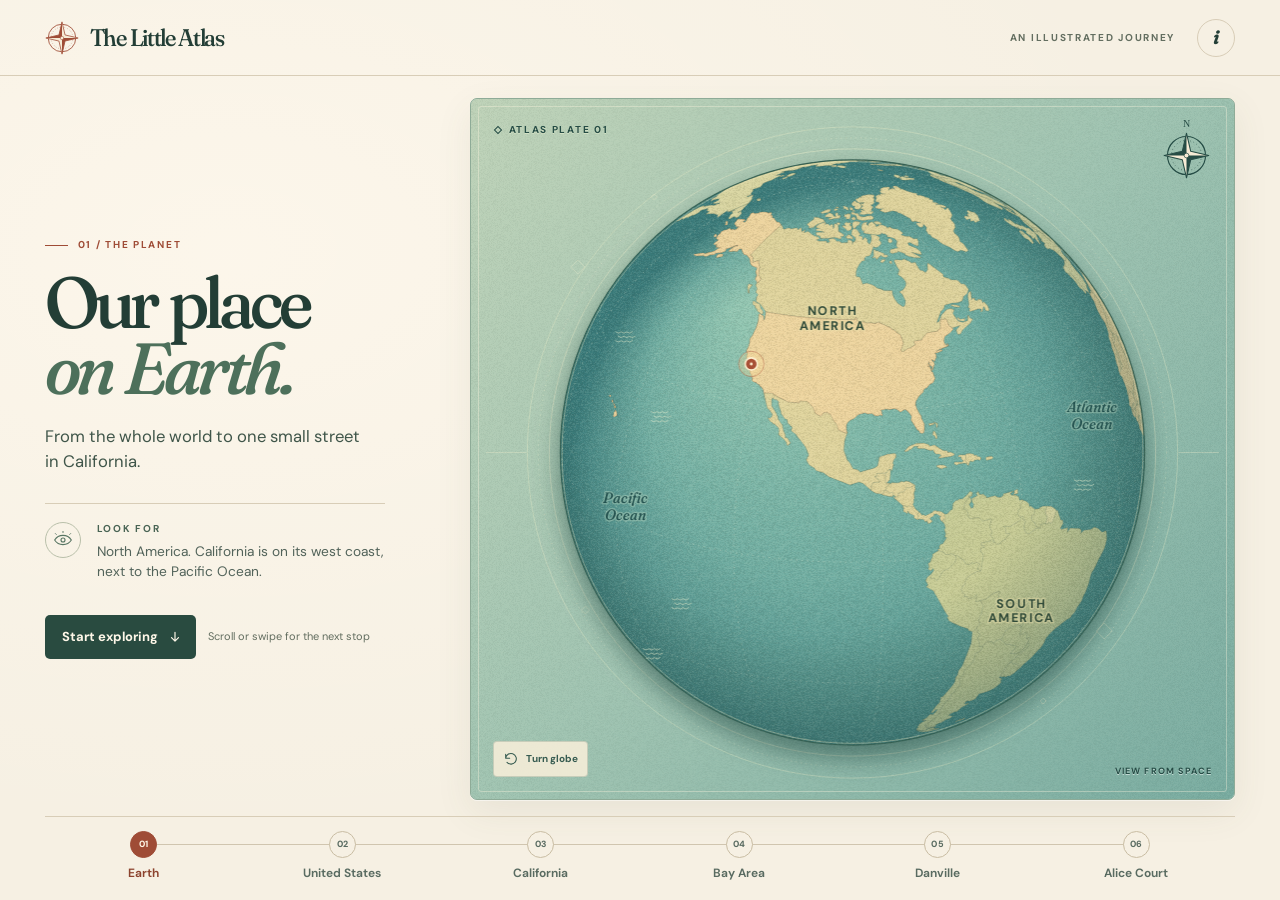
==== commit 4b4f2894: "Advance the atlas one stop per scroll" ====
--- a/little-atlas/index.html
+++ b/little-atlas/index.html
@@ -231,8 +231,9 @@
 button{color:inherit;font:inherit;cursor:pointer}
 button:focus-visible,a:focus-visible{outline:2px solid var(--rust);outline-offset:4px}
 .sr-only{position:absolute;width:1px;height:1px;overflow:hidden;clip-path:inset(50%);white-space:nowrap}
-.journey{position:relative;height:550svh}
-.stage{position:sticky;top:0;height:100vh;height:100svh;display:grid;grid-template-rows:auto minmax(0,1fr) auto;max-width:1760px;margin-inline:auto;isolation:isolate}
+html.atlas-navigation{overflow:hidden;overscroll-behavior-y:none}
+.journey{position:relative}
+.stage{position:relative;touch-action:pinch-zoom;height:100vh;height:100svh;display:grid;grid-template-rows:auto minmax(0,1fr) auto;max-width:1760px;margin-inline:auto;isolation:isolate}
 .stage::before{content:"";position:absolute;z-index:-1;inset:0;background:radial-gradient(ellipse at 18% 28%,#fff9eeb0,transparent 63%);pointer-events:none}
 .masthead{height:76px;display:flex;align-items:center;justify-content:space-between;padding-inline:var(--pad);border-bottom:1px solid var(--line)}
 .wordmark{display:flex;align-items:center;gap:11px;font:500 24px/1 var(--serif);letter-spacing:-.055em}
@@ -262,7 +263,7 @@
 .advance svg{width:14px;height:14px}
 .hint{color:var(--quiet);font-size:11px;line-height:1.25}
 .map{position:relative;min-width:0;min-height:0;margin:0;isolation:isolate;overflow:hidden;background:#a8c9bd;border:1px solid #8eab97;border-radius:7px;box-shadow:0 1px 0 #fff8,0 12px 36px #505d4616}
-.map canvas{display:block;width:100%;height:100%;position:absolute;inset:0;touch-action:pan-y}
+.map canvas{display:block;width:100%;height:100%;position:absolute;inset:0}
 .map[data-chapter="0"] canvas{cursor:grab}
 .map[data-chapter="0"] canvas.dragging{cursor:grabbing}
 .map::after{content:"";position:absolute;z-index:1;inset:7px;border:1px solid #fff6df59;border-radius:3px;pointer-events:none}
@@ -334,7 +335,7 @@
         </div>
         <div class="story-actions">
           <button class="advance" id="advance" type="button"><span id="advance-text">Start exploring</span><svg id="advance-icon" aria-hidden="true"><use href="#arrow"/></svg></button>
-          <span class="hint" id="hint">or scroll to zoom in</span>
+          <span class="hint" id="hint">Scroll or swipe for the next stop</span>
         </div>
       </article>
       <figure class="map" id="map" data-chapter="0">
@@ -363,7 +364,7 @@
 <dialog class="about" id="about" aria-labelledby="about-title">
   <form method="dialog"><button class="close-about" type="submit" aria-label="Close about the map">×</button></form>
   <h2 id="about-title">About the map</h2>
-  <p>Follow the rust-colored marker from Earth to Alice Court. Scroll to travel or tap any stop. Drag the globe sideways to turn it.</p>
+  <p>Follow the rust-colored marker from Earth to Alice Court. Scroll or swipe once to move one stop. You can also use the arrow keys or tap a stop. Drag the globe sideways to turn it.</p>
   <p>Terrain and tree symbols are illustrated. The last marker shows where Alice Court meets Verona Avenue.</p>
   <ul><li><a href="https://www.naturalearthdata.com/" target="_blank" rel="noopener noreferrer">Natural Earth</a></li>
 <li><a href="https://www.census.gov/programs-surveys/geography.html" target="_blank" rel="noopener noreferrer">U.S. Census Bureau · state outlines</a></li>
@@ -387,10 +388,13 @@
 const globeContext = globeCanvas.getContext('2d', { alpha: false });
 const map = byId('map');
 const stage = byId('stage');
-const journey = byId('journey');
 const rail = byId('rail');
 const stops = [...rail.querySelectorAll('.stop')];
 const motion = matchMedia('(prefers-reduced-motion: reduce)');
+const STEP_DURATION = 780;
+const WHEEL_GAP = 180;
+const WHEEL_DISTANCE = 20;
+const SWIPE_DISTANCE = 44;
 const RAD = Math.PI / 180;
 const TAU = Math.PI * 2;
 const DESTINATION = [-122.005645, 37.82307];
@@ -477,6 +481,8 @@
 
 let width = 0, height = 0, ratio = 1;
 let active = -1, rawPosition = 0, frameRequested = false;
+let transition = null, touchSwipe = null;
+const wheelGesture = { time: -Infinity, distance: 0, handled: false };
 let spin = [...GLOBE_START], spinAnimation = null, drag = null;
 let texture;
 
@@ -1325,7 +1331,7 @@
   byId('plate').textContent = `Atlas plate ${n}`;
   byId('advance-text').textContent = index === 0 ? 'Start exploring' : index === 5 ? 'Back to Earth' : 'Next stop';
   byId('advance-icon').style.transform = index === 5 ? 'rotate(180deg)' : '';
-  byId('hint').textContent = index === 0 ? 'or scroll to zoom in' : '';
+  byId('hint').textContent = index === 0 ? 'Scroll or swipe for the next stop' : '';
   map.dataset.chapter = String(index);
   canvas.setAttribute('aria-label', chapter.alt);
   byId('turn').hidden = index !== 0;
@@ -1342,14 +1348,21 @@
     byId('chapter').animate([{ opacity: .42, transform: 'translateY(4px)' },{ opacity: 1, transform: 'translateY(0)' }],{ duration: 190, easing: 'ease-out' });
   }
 }
-function distance() { return Math.max(1, journey.offsetHeight - stage.offsetHeight); }
 function render(now) {
   frameRequested = false;
   if (!width || !height) return;
-  rawPosition = clamp((scrollY - journey.offsetTop) / distance()) * (chapters.length - 1);
-  const whole = Math.floor(rawPosition);
+  if (transition) {
+    const t = clamp((now - transition.start) / transition.duration);
+    if (t === 1) {
+      rawPosition = transition.to;
+      transition = null;
+    } else {
+      rawPosition = mix(transition.from, transition.to, fade(0, 1, t));
+      queueFrame();
+    }
+  }
   const snapped = Math.round(rawPosition);
-  const progress = motion.matches ? snapped : whole + fade(.18, .82, rawPosition - whole);
+  const progress = rawPosition;
   setChapter(snapped);
   rail.style.setProperty('--travel', `${(rawPosition / (chapters.length - 1)) * 100}%`);
   if (spinAnimation) {
@@ -1410,8 +1423,70 @@
   queueFrame();
 }
 function goTo(index, instant = false) {
-  const top = journey.offsetTop + distance() * clamp(index,0,5) / 5;
-  window.scrollTo({ top, behavior: motion.matches || instant ? 'auto' : 'smooth' });
+  const to = clamp(index, 0, chapters.length - 1);
+  if (instant || motion.matches || to === rawPosition) {
+    rawPosition = to;
+    transition = null;
+  } else if (transition?.to !== to) {
+    const from = rawPosition;
+    const duration = STEP_DURATION + Math.min(320, Math.max(0, Math.abs(to - from) - 1) * 80);
+    transition = { from, to, duration, start: performance.now() };
+  }
+  queueFrame();
+}
+function step(direction) {
+  if (!transition) goTo(rawPosition + direction);
+}
+function handleWheel(event) {
+  if (event.ctrlKey || Math.abs(event.deltaY) <= Math.abs(event.deltaX)) return;
+  event.preventDefault();
+  const now = performance.now();
+  if (now - wheelGesture.time > WHEEL_GAP) {
+    wheelGesture.distance = 0;
+    wheelGesture.handled = false;
+  }
+  wheelGesture.time = now;
+  if (transition) wheelGesture.handled = true;
+  if (wheelGesture.handled) return;
+  const unit = event.deltaMode === 1 ? 24 : event.deltaMode === 2 ? height : 1;
+  wheelGesture.distance += event.deltaY * unit;
+  if (Math.abs(wheelGesture.distance) < WHEEL_DISTANCE) return;
+  // Momentum events remain part of this gesture even after the map arrives.
+  wheelGesture.handled = true;
+  step(Math.sign(wheelGesture.distance));
+}
+function startSwipe(event) {
+  if (event.pointerType !== 'touch') return;
+  touchSwipe = event.isPrimary ? { id: event.pointerId, x: event.clientX, y: event.clientY, axis: null } : null;
+}
+function trackSwipe(event) {
+  if (touchSwipe?.id !== event.pointerId || touchSwipe.axis) return;
+  const dx = Math.abs(event.clientX - touchSwipe.x);
+  const dy = Math.abs(event.clientY - touchSwipe.y);
+  if (Math.max(dx, dy) >= 10) touchSwipe.axis = dx > dy ? 'horizontal' : 'vertical';
+}
+function endSwipe(event) {
+  if (touchSwipe?.id !== event.pointerId) return;
+  const start = touchSwipe;
+  touchSwipe = null;
+  const dx = Math.abs(event.clientX - start.x);
+  const dy = start.y - event.clientY;
+  if (start.axis !== 'horizontal' && Math.abs(dy) >= SWIPE_DISTANCE && Math.abs(dy) > dx) step(Math.sign(dy));
+}
+function cancelSwipe(event) {
+  if (touchSwipe?.id === event.pointerId) touchSwipe = null;
+}
+function handleJourneyKey(event) {
+  if (event.defaultPrevented || event.repeat || event.altKey || event.ctrlKey || event.metaKey || about.open) return;
+  if (event.target.closest?.('input, textarea, select, [contenteditable]')) return;
+  const { key } = event;
+  if (key === ' ' && event.target.closest?.('button, a')) return;
+  const direction = key === 'ArrowDown' || key === 'PageDown' || (key === ' ' && !event.shiftKey) ? 1
+    : key === 'ArrowUp' || key === 'PageUp' || key === ' ' ? -1 : 0;
+  if (!direction && key !== 'Home' && key !== 'End') return;
+  event.preventDefault();
+  if (direction) step(direction);
+  else goTo(key === 'Home' ? 0 : chapters.length - 1);
 }
 function turnGlobe() {
   if (active !== 0) return;
@@ -1423,17 +1498,19 @@
   queueFrame();
 }
 function startDrag(event) {
-  if (active !== 0 || rawPosition > .22 || event.button !== 0) return;
+  if (active !== 0 || transition || !event.isPrimary || event.button !== 0) return;
   spinAnimation = null;
   drag = { id: event.pointerId, x: event.clientX, y: event.clientY, lon: spin[0], lat: spin[1] };
   canvas.setPointerCapture(event.pointerId);
   canvas.classList.add('dragging');
 }
 function moveDrag(event) {
-  if (!drag || drag.id !== event.pointerId) return;
+  if (!drag || drag.id !== event.pointerId || transition) return;
+  const touch = event.pointerType === 'touch';
+  if (touch && touchSwipe?.axis !== 'horizontal') return;
   const factor = 58 / globeRadius();
   spin[0] = drag.lon - (event.clientX - drag.x) * factor;
-  spin[1] = clamp(drag.lat + (event.clientY - drag.y) * factor, -72, 72);
+  if (!touch) spin[1] = clamp(drag.lat + (event.clientY - drag.y) * factor, -72, 72);
   queueFrame();
 }
 function endDrag(event) {
@@ -1445,8 +1522,16 @@
 texture = paperTexture();
 new ResizeObserver(resize).observe(map);
 window.addEventListener('resize', resize, { passive: true });
-window.addEventListener('scroll', queueFrame, { passive: true });
-motion.addEventListener('change', queueFrame);
+stage.addEventListener('wheel', handleWheel, { passive: false });
+stage.addEventListener('pointerdown', startSwipe);
+stage.addEventListener('pointermove', trackSwipe, { capture: true });
+stage.addEventListener('pointerup', endSwipe);
+stage.addEventListener('pointercancel', cancelSwipe);
+window.addEventListener('keydown', handleJourneyKey);
+motion.addEventListener('change', () => {
+  if (motion.matches && transition) goTo(transition.to, true);
+  else queueFrame();
+});
 document.fonts.ready.then(queueFrame);
 for (const stop of stops) stop.addEventListener('click', () => goTo(Number(stop.dataset.stop)));
 rail.addEventListener('keydown', event => {
@@ -1468,6 +1553,7 @@
 const about = byId('about');
 byId('about-button').addEventListener('click', () => about.showModal());
 about.addEventListener('click', event => { if (event.target === about) about.close(); });
+document.documentElement.classList.add('atlas-navigation');
 resize();
 const fromLink = chapters.findIndex(chapter => `#${chapter.id}` === location.hash);
 if (fromLink > 0) goTo(fromLink, true);
